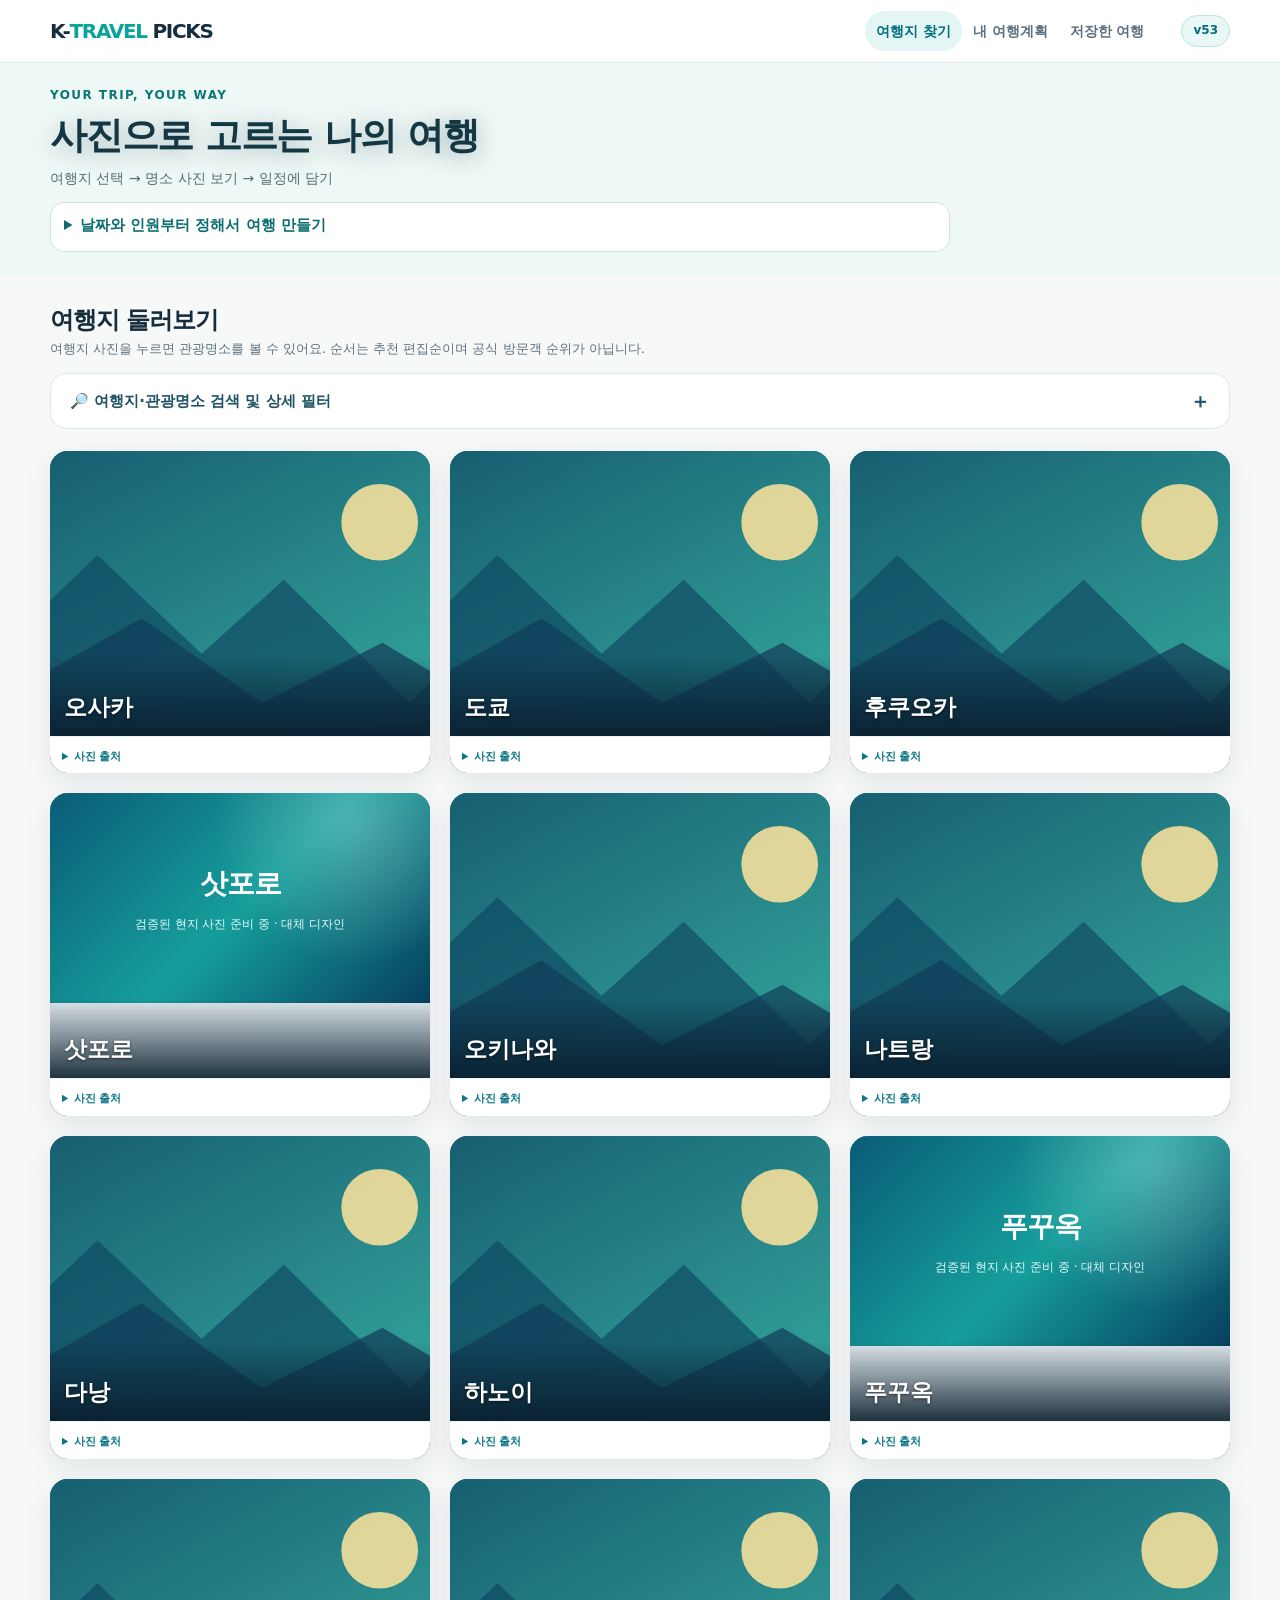
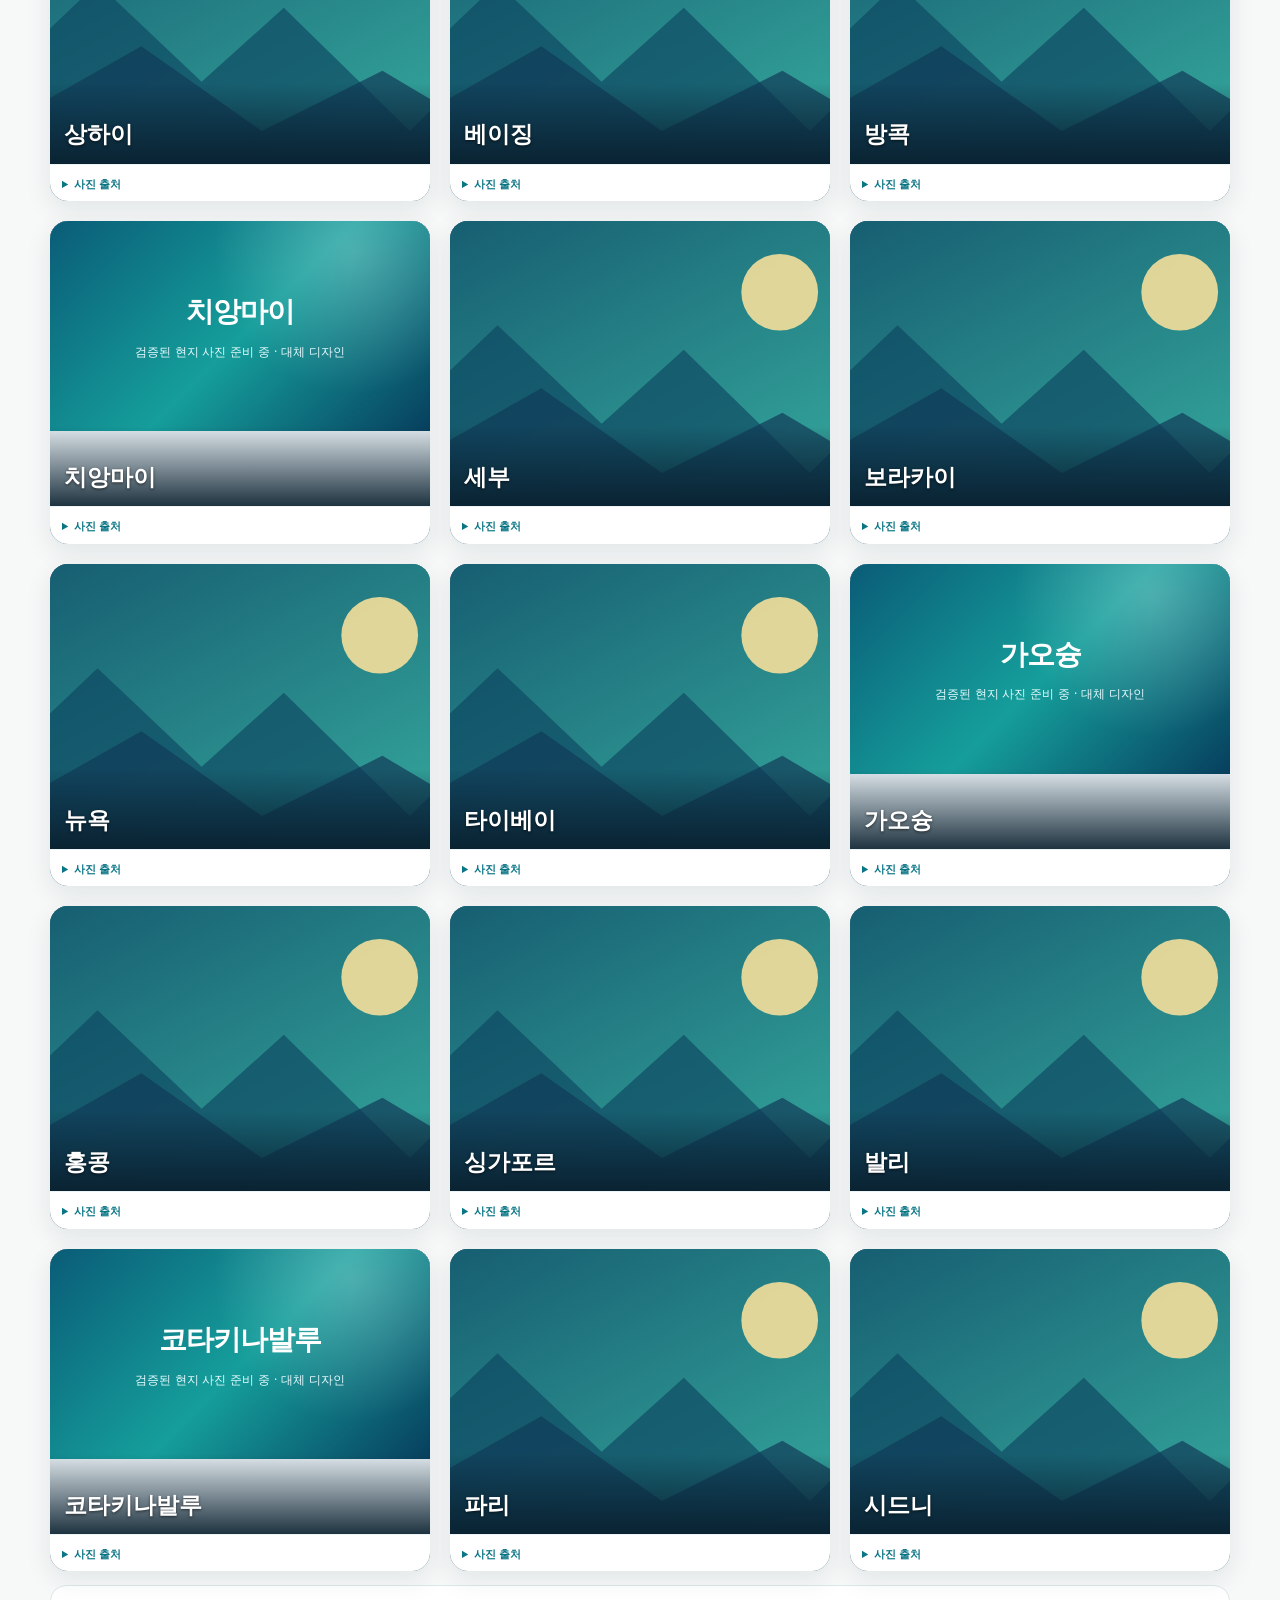
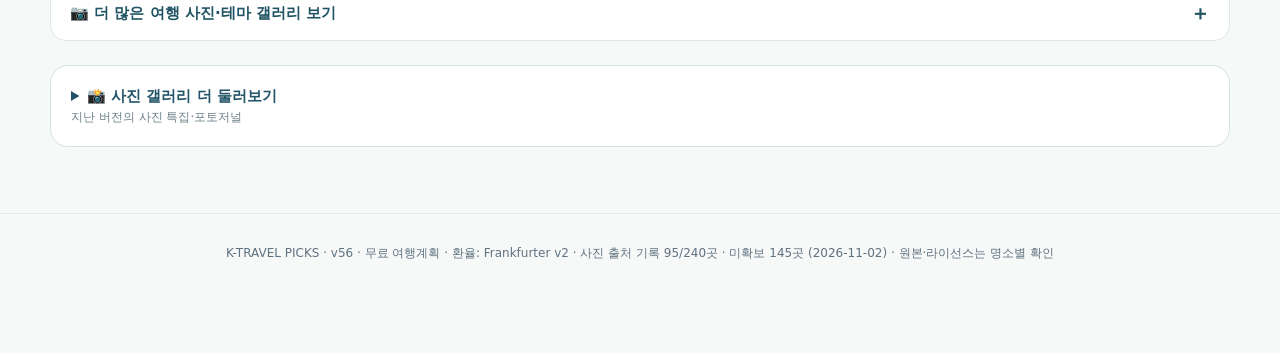
==== index.html @ e7286e47 "Add files via upload" ====
<!doctype html>
<html lang="ko">
<head>
<meta charset="utf-8"><meta name="viewport" content="width=device-width, initial-scale=1"><meta name="theme-color" content="#073e55">
<meta name="description" content="K-TRAVEL PICKS v56: 24개 여행지·240개 관광명소, 사진 중심 일정 담기, 부킹닷컴 여행지·숙박 날짜·인원 연결, 여행 경비 계산·저장.">
<title>K-TRAVEL PICKS | 사진으로 고르는 자유여행 v56</title>
<style>




:root{--ink:#152d3d;--muted:#5e7280;--blue:#0b7285;--teal:#08a39a;--line:#e1e9ed;--bg:#f5f8fa;--white:#fff;--shadow:0 12px 36px #12364d12}
*{box-sizing:border-box}html{scroll-behavior:smooth}body{margin:0;color:var(--ink);background:var(--bg);font:15px/1.6 system-ui,-apple-system,'Apple SD Gothic Neo','Noto Sans KR',sans-serif}button,input,select,textarea{font:inherit}button{cursor:pointer}a{color:inherit;text-decoration:none}img{display:block;max-width:100%}.wrap{width:min(1180px,calc(100% - 36px));margin:auto}.hidden{display:none!important}
.header{position:sticky;top:0;z-index:50;background:#ffffffed;backdrop-filter:blur(18px);border-bottom:1px solid var(--line)}.head{height:72px;display:flex;align-items:center;gap:22px}.brand{font-size:23px;font-weight:900;letter-spacing:-1.3px;white-space:nowrap}.brand b{color:var(--teal)}.nav{display:flex;gap:7px;margin-left:auto}.nav button{border:0;background:none;padding:11px 16px;color:#5c7080;border-radius:24px;font-weight:750}.nav button.active{color:#006e7c;background:#e3f6f4}.version{font-size:12px;border:1px solid #bde3e2;color:#086c78;background:#e9f8f6;border-radius:50px;padding:5px 11px;font-weight:900;margin-left:auto}.nav+.version{margin-left:0}
.hero{background:linear-gradient(115deg,#08324de8,#0b7c8bc9),linear-gradient(125deg,#0b4b66,#116f7e);color:white;padding:70px 0 76px}.eyebrow{letter-spacing:.17em;font-weight:900;font-size:12px;color:#b7f1e9}.hero h1{font-size:clamp(34px,5vw,58px);line-height:1.18;letter-spacing:-2px;margin:14px 0}.hero p{font-size:17px;color:#e2f4f5;margin:0 0 27px}.quick{display:grid;grid-template-columns:1.2fr 1fr 1fr .65fr auto;gap:12px;background:#fff;color:var(--ink);padding:17px;border-radius:22px;box-shadow:0 20px 40px #001f3535;align-items:end}.field{display:flex;flex-direction:column;gap:6px;font-size:12px;font-weight:850;color:#496574}.field input,.field select,.field textarea{border:1px solid #d5e2e8;border-radius:11px;background:#fff;color:var(--ink);padding:11px 12px;min-width:0;width:100%;min-height:46px}.field textarea{min-height:90px;resize:vertical}.field input:focus,.field select:focus,.field textarea:focus{outline:3px solid #81d6d345;border-color:#0a9d9d}.btn{border:0;background:var(--blue);color:white;padding:11px 17px;border-radius:11px;min-height:44px;font-weight:850;display:inline-flex;align-items:center;justify-content:center;gap:7px;text-align:center}.btn:hover{filter:brightness(.94)}.btn.alt{background:#e6f6f6;color:#076d7b}.btn.outline{border:1px solid #c6d8de;background:white;color:#274757}.btn.danger{background:#fff0f0;color:#a52626}.btn:focus-visible,.nav button:focus-visible,a:focus-visible{outline:3px solid #efaa36;outline-offset:2px}
.section{padding:42px 0}.section-head{display:flex;align-items:end;justify-content:space-between;gap:12px;margin-bottom:20px}.section-head h2{font-size:clamp(23px,3vw,30px);margin:0;letter-spacing:-1px}.muted{color:var(--muted)}.small{font-size:12px}.cards{display:grid;grid-template-columns:repeat(4,minmax(0,1fr));gap:17px}.city{border:1px solid var(--line);border-radius:20px;overflow:hidden;background:white;box-shadow:var(--shadow);text-align:left;padding:0;transition:transform .18s}.city:hover{transform:translateY(-4px)}.city img{width:100%;height:168px;object-fit:cover;background:linear-gradient(135deg,#1c8090,#7ccdc0)}.city .info{padding:15px}.city h3{margin:6px 0;font-size:20px}.badge{display:inline-block;background:#e4f5ef;color:#0b786b;font-size:12px;font-weight:800;padding:4px 9px;border-radius:50px}.panel{background:white;border:1px solid var(--line);border-radius:19px;box-shadow:var(--shadow);padding:22px;margin-bottom:17px}.panel h2{margin:0 0 14px;font-size:21px;letter-spacing:-.6px}.panel h3{margin:0 0 10px;font-size:17px}.layout{display:grid;grid-template-columns:minmax(0,1fr) 300px;gap:19px}.grid2{display:grid;grid-template-columns:repeat(2,minmax(0,1fr));gap:13px}.row{display:flex;align-items:center;justify-content:space-between;gap:12px;flex-wrap:wrap}.actions{display:flex;flex-wrap:wrap;gap:8px}.notice{background:#edf7f8;border:1px solid #d4ebeb;border-radius:12px;padding:12px 14px;color:#3c6471;font-size:13px}.tabs{display:flex;gap:7px;overflow-x:auto;padding:2px 0 12px}.tabs button{white-space:nowrap;border:1px solid var(--line);background:#fff;border-radius:40px;padding:9px 14px;font-weight:800;color:#587080}.tabs button.active{color:#066d7e;background:#e4f7f6;border-color:#b5e6e2}.spot-grid{display:grid;grid-template-columns:repeat(2,minmax(0,1fr));gap:14px}.spot{border:1px solid var(--line);border-radius:16px;overflow:hidden;background:#fff}.spot img{width:100%;height:155px;object-fit:cover;background:#d8e7e9}.spot-body{padding:15px}.spot h3{margin:7px 0 6px;font-size:17px}.spot p{font-size:13px;color:#516a78;margin:0 0 10px}.cover{width:100%;height:230px;object-fit:cover;border-radius:13px;margin:12px 0}.activity{padding:14px 0;border-bottom:1px solid var(--line)}.activity:last-child{border:0}.activity p{margin:6px 0;color:var(--muted);font-size:13px}.cost-row{display:grid;grid-template-columns:minmax(0,1fr) 130px;align-items:center;gap:10px;padding:9px 0;border-bottom:1px solid var(--line)}.cost-row input{width:100%;min-width:0;border:1px solid var(--line);border-radius:9px;padding:10px}.summary{position:sticky;top:91px}.summary-line{display:flex;justify-content:space-between;gap:8px;padding:9px 0;border-bottom:1px solid var(--line)}.money{font-size:31px;font-weight:900;color:#08758a;letter-spacing:-1px}.empty{text-align:center;background:#f8fbfc;border:1px dashed #cfdee4;border-radius:13px;padding:25px;color:var(--muted)}.check{display:flex;align-items:center;gap:10px;padding:7px 0}.check input{width:18px;height:18px}.footer{text-align:center;padding:30px 0 90px;font-size:12px;color:var(--muted);border-top:1px solid var(--line)}.bottom{display:none}.toast{position:fixed;bottom:26px;left:50%;transform:translateX(-50%);padding:12px 18px;background:#163c50;color:white;border-radius:12px;box-shadow:0 5px 20px #0004;z-index:100;font-size:13px;max-width:90vw}.modal-backdrop{position:fixed;inset:0;z-index:90;background:#092b3bd1;display:grid;place-items:center;padding:16px}.modal{background:white;width:min(700px,100%);max-height:92vh;overflow:auto;border-radius:20px;box-shadow:0 20px 60px #0004}.modal>img{height:245px;width:100%;object-fit:cover}.modal-content{padding:22px}.modal-content h2{font-size:26px;margin:7px 0}.detail-list{display:grid;grid-template-columns:120px 1fr;gap:9px;padding:12px 0;border-bottom:1px solid var(--line);font-size:14px}.detail-list strong{color:#244c60}.detail-list span{color:#526b78}.link{color:#0b7185;text-decoration:underline;text-underline-offset:3px}.hint{font-size:11px;color:#78909d;margin:7px 0}.progress{height:9px;background:#e5edf0;border-radius:30px;overflow:hidden}.progress span{display:block;height:100%;background:#0da89b;max-width:100%}.footer-note{font-size:12px;color:#6d8290}
@media(max-width:950px){.cards{grid-template-columns:repeat(3,minmax(0,1fr))}.layout{grid-template-columns:1fr}.summary{position:static}.quick{grid-template-columns:repeat(2,minmax(0,1fr))}.quick .btn{grid-column:1/-1}}@media(max-width:650px){.wrap{width:calc(100% - 28px)}.head{height:61px}.brand{font-size:21px}.nav{display:none}.version{margin-left:auto}.hero{padding:39px 0 45px}.hero h1{font-size:35px}.hero p{font-size:14px}.quick{padding:12px;gap:9px}.quick .field:first-child{grid-column:1/-1}.section{padding:27px 0}.cards{grid-template-columns:repeat(2,minmax(0,1fr));gap:11px}.city img{height:122px}.city .info{padding:11px}.city h3{font-size:17px}.panel{padding:15px;border-radius:15px}.spot-grid,.grid2{grid-template-columns:1fr}.spot img{height:178px}.cover{height:190px}.bottom{display:flex;position:fixed;bottom:0;left:0;right:0;background:white;border-top:1px solid var(--line);padding:7px 4px max(7px,env(safe-area-inset-bottom));justify-content:space-around;z-index:55;box-shadow:0 -7px 24px #163f4d16}.bottom button{border:0;background:none;color:#5a7180;padding:7px 9px;border-radius:11px;font-size:12px;font-weight:800}.bottom button.active{background:#e6f7f6;color:#066d7e}.footer{padding-bottom:110px}.modal>img{height:175px}.modal-content{padding:16px}.detail-list{grid-template-columns:95px 1fr}}
@media(prefers-reduced-motion:reduce){html{scroll-behavior:auto}.city{transition:none}}

/* v8: 검색/실전 가이드/일정 이동/경비 구성 */
.head>.version{margin-left:auto}
.discover-tools{display:flex;align-items:end;gap:12px;flex-wrap:wrap;margin:0 0 19px;padding:16px;background:#fff;border:1px solid var(--line);border-radius:16px}
.discover-tools .field{flex:1 1 210px}.discover-tools .field:nth-child(2){flex:0 1 200px}.discover-tools #cityCount{padding-bottom:11px}
.guide-grid{display:grid;grid-template-columns:repeat(2,minmax(0,1fr));gap:10px;margin:15px 0}
.guide-card{background:#f4faf9;border:1px solid #dceceb;border-radius:13px;padding:12px 14px;font-size:13px;color:#315a66}
.guide-card strong{display:block;color:#086d79;font-size:12px;margin-bottom:5px}
.activity-tools{display:flex;align-items:center;gap:6px;flex-wrap:wrap}
.activity-tools select{max-width:135px;min-height:39px;border:1px solid #cbdde2;border-radius:9px;background:#fff;color:var(--ink);padding:5px;font-size:12px}
#dayStats{margin:0 0 6px}.breakdown-title{margin:18px 0 9px!important;font-size:15px!important}
.breakdown-item{margin:10px 0}.breakdown-label{display:flex;justify-content:space-between;gap:8px;font-size:12px;color:#4a6976}
.breakdown-track{height:7px;background:#e9f0f2;border-radius:30px;overflow:hidden;margin-top:4px}.breakdown-fill{height:100%;border-radius:30px;background:#0a8798}
.breakdown-item:nth-child(2) .breakdown-fill{background:#19a69c}.breakdown-item:nth-child(3) .breakdown-fill{background:#6a9ec9}.breakdown-item:nth-child(4) .breakdown-fill{background:#c39b67}
@media(max-width:650px){.guide-grid{grid-template-columns:1fr}.discover-tools{padding:12px}.discover-tools .field:nth-child(2){flex:1 1 150px}.activity-tools select{max-width:115px}}

/* v10: 여행 일정 빠른 구성 / 동선 확인 / 인쇄 기능 */
.trip-tools{display:flex;flex-wrap:wrap;gap:9px;margin:12px 0 14px}
.trip-tools .btn{flex:0 1 auto}
.trip-tools-note{background:#f0faf6;border:1px solid #c9e7dd;border-radius:12px;padding:11px 14px;color:#35665b;font-size:13px;margin:0 0 14px}
.exchange-grid{display:grid;grid-template-columns:1fr 1fr;gap:12px}
.exchange-result{padding:15px;border-radius:13px;background:#eaf8f6;color:#12586a;font-size:20px;font-weight:900;margin-top:13px}
.print-only{display:none}
@media(max-width:650px){.trip-tools{display:grid;grid-template-columns:1fr 1fr}.trip-tools .btn{padding:10px 8px;font-size:12px;min-width:0}.exchange-grid{grid-template-columns:1fr}.trip-tools-note{font-size:12px}}
@media print{
 @page{size:A4;margin:14mm}
 body{background:white;color:#172b39;font-size:11px}
 body>*:not(#printSheet){display:none!important}
 #printSheet{display:block!important;position:static;width:100%;background:white}
 #printSheet h1{font-size:24px;margin:0 0 10px;color:#0b7285}
 #printSheet h2{font-size:16px;margin:20px 0 7px;border-bottom:2px solid #b4d9d8;padding-bottom:5px;break-after:avoid}
 #printSheet table{border-collapse:collapse;width:100%;margin:8px 0}
 #printSheet td,#printSheet th{border:1px solid #ccd9dc;padding:7px;vertical-align:top;text-align:left;word-break:break-word}
 #printSheet th{background:#edf5f6}
 #printSheet .print-day{break-inside:avoid}
 #printSheet .print-muted{color:#58717c}
 #printSheet .print-footer{font-size:10px;color:#69818b;margin-top:20px}
}

/* v10: 탐색-일정-저장 흐름 강화 */
@media(max-width:950px){.layout{grid-template-columns:minmax(0,1fr)}.layout>*{min-width:0}.layout .panel{min-width:0;max-width:100%}}
.spot-search-tools{display:flex;flex-wrap:wrap;align-items:end;gap:12px;margin:10px 0 17px;padding:13px;border:1px solid #d8e8eb;border-radius:14px;background:#f5fbfb}
.spot-search-tools .field{flex:1 1 170px;min-width:0}.spot-search-tools .field input,.spot-search-tools .field select{width:100%}
.spot-search-tools #spotCount{white-space:nowrap;padding-bottom:9px}
.readiness-card{background:linear-gradient(135deg,#e9f7f4,#f4f9ff);border:1px solid #c9e4e3;border-radius:15px;padding:15px;margin:18px 0}
.readiness-card h3{margin:0 0 9px;font-size:16px;color:#135a68}
.readiness-row{display:flex;justify-content:space-between;gap:12px;padding:6px 0;border-bottom:1px solid #d6e8e9;font-size:13px}
.readiness-row strong{font-variant-numeric:tabular-nums;color:#173e4a}
.readiness-card .btn{margin-top:7px;width:100%}
.activity-tools .reorder-btn{min-width:35px;padding:7px 9px;line-height:1.25}
.activity-tools .reorder-btn:disabled{opacity:.3;cursor:not-allowed}
@media(max-width:650px){.spot-search-tools{display:grid;grid-template-columns:1fr 1fr;gap:10px}.spot-search-tools #spotCount{grid-column:1/-1;padding:0}.activity-tools .reorder-btn{padding:8px 9px}}
@media(max-width:380px){.spot-search-tools{grid-template-columns:1fr}}

/* v20: 검토된 관광지 사진 / 저작권 표시 / 명시적인 사진 미확인 상태 */
.hero{background:linear-gradient(125deg,#07354e,#08717b 74%,#0d8b83);}
.photo-credit{font-size:11px;color:#516a78;line-height:1.5;margin:-4px 0 11px;overflow-wrap:anywhere}
.photo-credit a,.photo-credits a{color:#096e81;text-decoration:underline;text-underline-offset:2px}
.photo-credit a:hover,.photo-credits a:hover{color:#004e5e}
.city-photo-note{display:block;font-size:10px;color:#587583;padding-top:4px}
.spot-figure{margin:0;background:#edf5f6}
.spot-figure img{width:100%;height:155px;object-fit:cover}
.spot-figure figcaption{font-size:10px;line-height:1.45;padding:7px 12px;color:#4e6d79;min-height:29px;background:#f1f7f7;overflow-wrap:anywhere}
.spot-figure figcaption a{color:#066a7a;text-decoration:underline}
.photo-status{background:#eff8f8;border:1px solid #d3e7e8;border-radius:11px;color:#426573;font-size:12px;padding:9px 12px;margin:0 0 13px}
.photo-library{margin-top:18px;padding:14px;background:#f5fafb;border:1px solid #d7e7e9;border-radius:13px}
.photo-library summary{cursor:pointer;font-weight:800;color:#136274;font-size:13px}
.photo-credits{display:grid;gap:8px;margin-top:12px}
.photo-credits article{border:1px solid #d9e6e9;background:white;border-radius:10px;padding:10px 12px;font-size:12px;overflow-wrap:anywhere}
.photo-credits article strong{display:block;font-size:13px;color:#17475c}
.photo-credits article span{display:block;color:#536c78}
.photo-credits article a{margin-right:9px}
@media(max-width:650px){.spot-figure img{height:178px}.photo-library{padding:12px}.photo-credits article{padding:9px}}

/* v20: 사진 출처 기반 필터와 같은 장소 다중 사진 갤러리 */
.photo-filter{display:inline-flex;align-items:center;gap:8px;min-height:40px;padding:8px 12px;border:1px solid #c8e3e5;background:#fff;border-radius:11px;color:#215c6b;font-weight:750;font-size:12px;cursor:pointer}
.photo-filter input{width:17px;height:17px;accent-color:#007f82;flex:none}
.detail-gallery{margin:13px 0 10px;padding:12px;border-radius:13px;background:#f0f8fa;border:1px solid #d4e8e9}
.detail-gallery>strong{display:block;font-size:13px;color:#174c61;margin-bottom:9px}
.detail-gallery-items{display:flex;gap:9px;overflow-x:auto;scroll-snap-type:x proximity;padding:1px 1px 9px;overscroll-behavior-inline:contain}
.gallery-thumb{flex:0 0 125px;min-width:0;display:flex;flex-direction:column;gap:5px;background:#fff;border:2px solid transparent;border-radius:11px;overflow:hidden;padding:3px;cursor:pointer;scroll-snap-align:start;color:#315c6a}
.gallery-thumb[aria-pressed="true"]{border-color:#008c88;box-shadow:0 0 0 2px #bde8e4}
.gallery-thumb:focus-visible{outline:3px solid #087d84;outline-offset:2px}
.gallery-thumb img{width:100%;height:77px;object-fit:cover;border-radius:7px}
.gallery-thumb span{font-size:10px;line-height:1.3;min-height:28px;text-align:left;padding:0 3px}
@media(max-width:650px){.photo-filter{width:100%;justify-content:center}.gallery-thumb{flex-basis:116px}.detail-gallery{padding:10px}}
.photo-download{margin:12px 0 4px}.photo-filter{white-space:normal}.city-photo-note{display:block;line-height:1.5}.spot-figure img{background:#e6f0f0}
@media(max-width:650px){.spot-search-tools{gap:9px}.spot-search-tools .photo-filter{width:100%}.photo-download{width:100%}}

.photo-age{font-size:11px;color:#627d87;font-weight:700;line-height:1.5}
.photo-legend{display:flex;flex-wrap:wrap;gap:7px 14px;font-size:12px;color:#4d6874;margin:8px 0 17px;padding:10px 12px;background:#f1f8f8;border:1px solid #d8e9e8;border-radius:10px}
.photo-legend span:last-child{flex-basis:100%;color:#61757c}
@media(max-width:650px){.photo-legend{gap:6px 10px}.photo-age{font-size:10px}}

/* v20: provenance and image loading cues */
.photo-sort-note{background:#f0f9f5;border:1px solid #c9e8d7;border-radius:10px;color:#28624b;padding:10px 13px;font-size:12px;margin:10px 0 14px}
.photo-credits article span{display:block;overflow-wrap:anywhere}
.load-status{display:inline;color:#0a7464;font-weight:700}
.spot-figure img[data-photo-status="fallback"],.city img[data-photo-status="fallback"]{background:#e9f3f5}
@media(max-width:650px){.photo-sort-note{font-size:11px;padding:9px 10px}}
/* v20: clear source verification, accessible mobile provenance panel */
.photo-audit{border:1px solid #cfe3ed;background:#f1f8fc;color:#285368;padding:12px 14px;border-radius:12px;font-size:12px;line-height:1.7;margin:8px 0 14px}
.photo-audit strong{color:#0b586f}.photo-audit a{color:#056f86;text-decoration:underline}
@media(max-width:650px){.photo-audit{padding:11px 12px;font-size:11px}.photo-library .actions>.btn{width:100%}}

/* v20: small-screen navigation, schedule feasibility checks */
#tourGuide,#tripSchedule,#tripBudget,#tripChecklist{scroll-margin-top:92px}
.plan-shortcuts{display:flex;gap:9px;flex-wrap:wrap;margin:0 0 14px;padding:10px;border-radius:14px;background:#fff;border:1px solid #d5e6e8}
.plan-shortcuts a{flex:1 1 105px;text-align:center;display:inline-flex;align-items:center;justify-content:center;min-height:42px;border-radius:10px;background:#edf8f7;color:#166477;font-weight:800;font-size:13px}
.plan-shortcuts a:focus-visible,.plan-shortcuts a:hover{outline:2px solid #078e92;outline-offset:2px}
.schedule-check-tools{display:flex;align-items:center;gap:9px;flex-wrap:wrap;padding:12px 14px;margin:8px 0 12px;background:#f4f9fc;border:1px solid #d4e4ee;border-radius:12px;font-size:12px;color:#365d6c}
.schedule-check-tools label{font-weight:850}
.schedule-check-tools select{border:1px solid #bdd6df;background:#fff;border-radius:8px;padding:8px 10px;min-height:40px;color:#143e4c}
.schedule-check-tools span{flex:1 1 100%;font-size:11px;color:#627a85}
.schedule-warnings{border-radius:11px;padding:11px 13px;margin:7px 0 13px;border:1px solid #d3e8df;background:#f1faf6;color:#2d654e;font-size:12px}
.schedule-warnings.has-conflicts{border-color:#f2d0a3;background:#fff7eb;color:#875520}
.schedule-warnings strong{display:block;margin-bottom:3px}
.schedule-warnings ul{margin:7px 0 0;padding-left:19px}
.schedule-warnings li{margin:4px 0}
@media(max-width:650px){.plan-shortcuts{position:relative;gap:6px;padding:7px}.plan-shortcuts a{flex:1 1 22%;min-height:42px;font-size:12px;padding:6px 3px}.schedule-check-tools{padding:10px}.schedule-check-tools label{flex:1 1 170px}.schedule-warnings{font-size:11px}}

/* v20: photographic storytelling, touch-friendly browsing, and provenance */
.hero{position:relative;isolation:isolate;overflow:hidden;background:#0a394b;min-height:470px}
.hero::before{content:"";position:absolute;inset:0;z-index:-2;background-image:var(--hero-photo,linear-gradient(135deg,#07354e,#168b89));background-position:center 42%;background-size:cover;transition:background-image .2s}
.hero::after{content:"";position:absolute;inset:0;z-index:-1;background:linear-gradient(90deg,rgba(5,30,47,.88),rgba(5,36,48,.62) 60%,rgba(5,36,48,.35))}
.hero h1{text-shadow:0 4px 24px #001f3555}.hero-photo-credit{font-size:11px;color:#f1fcfa;margin:0 0 14px;max-width:800px;overflow-wrap:anywhere}.hero-photo-credit a{color:#fff;text-decoration:underline}
.inspire-section{margin:42px 0 4px}.inspire-gallery{display:grid;grid-template-columns:repeat(3,minmax(0,1fr));gap:14px}
.inspire-tile{border:1px solid var(--line);background:#fff;border-radius:18px;overflow:hidden;box-shadow:var(--shadow);min-width:0}.inspire-tile button{border:0;padding:0;background:#e8f0f2;display:block;width:100%;text-align:left;position:relative}.inspire-tile img{height:215px;width:100%;object-fit:cover;transition:transform .25s}.inspire-tile button:hover img{transform:scale(1.03)}.inspire-tile .tile-caption{position:absolute;bottom:0;left:0;right:0;background:linear-gradient(transparent,#092e40db);color:white;padding:35px 15px 13px;font-size:17px;font-weight:900}.inspire-tile .tile-caption small{display:block;font-size:11px;font-weight:650;color:#c9f0ed}.inspire-credit{padding:10px 13px;font-size:11px;line-height:1.5;color:#567381;overflow-wrap:anywhere}.inspire-credit a{color:#08778a;text-decoration:underline}
.city-photo-section{margin:17px 0 23px}.city-photo-section h3{margin:0 0 8px}.city-photo-gallery{display:flex;gap:12px;overflow-x:auto;scroll-snap-type:x mandatory;overscroll-behavior-inline:contain;padding:5px 2px 13px;scrollbar-width:thin}.city-photo-item{flex:0 0 205px;min-width:0;scroll-snap-align:start;background:white;border:1px solid #d8e6ea;border-radius:13px;overflow:hidden}.city-photo-item button{width:100%;padding:0;background:#edf5f7;border:0;text-align:left}.city-photo-item img{width:100%;height:130px;object-fit:cover}.city-photo-item strong{display:block;padding:9px 11px 2px;font-size:13px}.city-photo-item .mini-credit{display:block;padding:0 11px 10px;font-size:10px;color:#57717f;line-height:1.45;overflow-wrap:anywhere}.city-photo-item .mini-credit a{color:#08758a;text-decoration:underline}
.spot-photo-count{display:inline-block;float:right;font-size:11px;color:#187584;font-weight:850;background:#e9f7f5;border-radius:50px;padding:4px 8px}.spot-figure img{height:190px}.spot-body p{line-height:1.55}
.detail-stage{position:relative;background:#092e40}.detail-stage>img{display:block;width:100%;height:330px;object-fit:cover}.stage-arrow{position:absolute;top:50%;transform:translateY(-50%);width:42px;height:48px;background:#092e40bb;border:1px solid #ffffff90;border-radius:10px;color:white;font-size:32px;line-height:1;display:grid;place-items:center}.stage-prev{left:10px}.stage-next{right:10px}.stage-arrow:disabled{opacity:.25;cursor:default}.stage-counter{position:absolute;right:12px;bottom:10px;background:#0a3447bb;color:#fff;padding:4px 9px;border-radius:30px;font-size:12px;font-weight:800}.gallery-thumb{flex-basis:145px}.gallery-thumb img{height:88px;object-fit:cover}
.city .info{min-height:157px}
@media(max-width:950px){.inspire-gallery{grid-template-columns:repeat(2,minmax(0,1fr))}}
@media(max-width:650px){.hero{min-height:400px;padding:37px 0 45px}.hero h1{font-size:clamp(29px,7.6vw,38px)}.hero::after{background:linear-gradient(90deg,#05293fdf,#05293fa3)}.inspire-section{margin-top:29px}.inspire-gallery{grid-template-columns:repeat(2,minmax(0,1fr));gap:10px}.inspire-tile img{height:148px}.inspire-tile .tile-caption{font-size:14px;padding:27px 10px 10px}.inspire-credit{padding:8px 9px;font-size:10px}.city-photo-item{flex-basis:72vw;max-width:270px}.city-photo-item img{height:166px}.detail-stage>img{height:245px}.stage-arrow{width:34px;height:40px;font-size:25px}.spot-figure img{height:198px}.city .info{min-height:160px}}
@media(max-width:380px){.inspire-gallery{grid-template-columns:1fr}.inspire-tile img{height:210px}}


.editorial-tip{padding:14px 16px;border:1px solid #cbe4df;border-radius:14px;background:#f0faf6;margin:13px 0 16px}.editorial-tip strong{font-size:13px;color:#075e68}.editorial-tip p{font-size:13px;line-height:1.65;color:#385d67;margin:4px 0 11px}.editorial-tip p:last-child{margin-bottom:0}

/* v20: richer multi-photo city stories, accessible fullscreen photography */
.city-photo-gallery{gap:14px;padding-bottom:18px;scroll-padding-inline:4px}
.city-photo-item{flex-basis:235px;box-shadow:0 5px 22px #06334d12}
.city-photo-item img{height:160px;transition:transform .22s}
.city-photo-item button:hover img{transform:scale(1.025)}
.city-photo-item .city-frame-caption{display:block;padding:0 11px 7px;font-size:11px;color:#486877}
.city-photo-section .gallery-hint{font-size:12px;color:#486877;margin:2px 0 12px}
.detail-zoom{position:absolute;bottom:12px;left:12px;z-index:4;background:#072c3ddb;color:white;border:1px solid #ffffff88;border-radius:10px;padding:8px 12px;font-weight:800;backdrop-filter:blur(10px)}
.detail-zoom:focus-visible{outline:3px solid #fff;outline-offset:2px}
.photo-viewer{position:fixed;inset:0;z-index:130;background:#051b28f7;display:flex;flex-direction:column;align-items:center;justify-content:center;padding:15px;color:#fff}
.photo-viewer.hidden{display:none!important}
.photo-viewer-head{display:flex;align-items:center;justify-content:space-between;width:min(1080px,100%);gap:12px;margin-bottom:10px}
.photo-viewer-head h2{font-size:17px;margin:0;overflow:hidden;text-overflow:ellipsis;white-space:nowrap}
.photo-viewer-head button{background:#ffffff24;border:1px solid #ffffff75;color:white;border-radius:10px;padding:10px 14px;min-height:44px;font-weight:800}
.photo-viewer-stage{position:relative;width:min(1080px,100%);height:min(65vh,680px);display:flex;align-items:center;justify-content:center}
.photo-viewer-stage img{width:100%;height:100%;object-fit:contain;background:#143142;border-radius:10px}
.photo-viewer-stage .viewer-arrow{position:absolute;top:50%;transform:translateY(-50%);border:1px solid #ffffff7a;background:#092a39c9;color:white;font-size:31px;border-radius:50%;width:46px;height:46px;display:grid;place-items:center}
.photo-viewer-stage .viewer-arrow:disabled{opacity:.25}
#viewerPrev{left:10px}#viewerNext{right:10px}
.photo-viewer-credit{width:min(1080px,100%);font-size:12px;line-height:1.7;padding:10px 3px;color:#deedf2;overflow-wrap:anywhere}
.photo-viewer-credit a{color:#fff;text-decoration:underline}
.photo-viewer-count{font-size:12px;color:#b9d6df}
@media(max-width:650px){.city-photo-item{flex-basis:75vw;max-width:310px}.city-photo-item img{height:195px}.photo-viewer{padding:10px}.photo-viewer-stage{height:62vh}.photo-viewer-stage .viewer-arrow{width:42px;height:42px;font-size:27px}}
@media(prefers-reduced-motion:reduce){.city-photo-item img{transition:none}}

/* v22 · editorial photo journal and practical route */
.story-eyebrow{display:block;font-size:11px;letter-spacing:.17em;font-weight:950;color:#088b83;margin-bottom:4px}
.photo-story-section{margin:45px 0 6px;padding:27px 24px;background:linear-gradient(150deg,#eef8f6,#f8fcff 72%);border:1px solid #d7e9e9;border-radius:24px}
.photo-story-controls{display:flex;flex-wrap:wrap;gap:7px;margin:15px 0 7px}
.photo-story-controls button{border:1px solid #cce4e4;background:white;border-radius:30px;padding:9px 15px;font-size:13px;font-weight:850;color:#315967;min-height:42px}
.photo-story-controls button[aria-pressed="true"]{background:#0b7482;color:white;border-color:#0b7482}
.story-count{font-size:12px;color:#526f7b;margin:8px 0 13px}
.photo-story-grid{display:grid;grid-template-columns:repeat(3,minmax(0,1fr));gap:13px}
.photo-story-card{min-width:0;overflow:hidden;border:1px solid #dce9e8;border-radius:17px;background:#fff;box-shadow:0 9px 22px #07384b12}
.photo-story-card .story-open{display:block;border:0;padding:0;width:100%;background:#e7f2f3;position:relative;text-align:left}
.photo-story-card img{width:100%;height:205px;object-fit:cover;transition:transform .25s}
.photo-story-card .story-open:hover img{transform:scale(1.035)}
.photo-story-card .story-overlay{position:absolute;inset:auto 0 0;background:linear-gradient(transparent,#062d40e9);color:white;padding:45px 15px 12px;font-size:18px;font-weight:900}
.photo-story-card .story-overlay small{display:block;font-size:12px;font-weight:700;color:#c7f5f0}
.photo-story-card .story-caption{padding:12px 14px;font-size:12px;color:#436370;line-height:1.6}
.photo-story-card .story-caption p{margin:0 0 7px}
.photo-story-card .story-caption .photo-credit{font-size:10px;line-height:1.6;overflow-wrap:anywhere}
.photo-story-card .story-caption a{color:#066e85;text-decoration:underline}
.photo-story-card:first-child{grid-column:span 2}
.photo-story-card:first-child img{height:270px}
.route-panel{background:#f3faf7;border:1px solid #cde8dc;padding:17px 18px;border-radius:16px;margin:16px 0}
.route-panel h3{margin:0;font-size:18px}
.route-stops{display:flex;flex-wrap:wrap;align-items:center;gap:7px}
.route-stop{display:inline-flex;align-items:center;gap:7px;background:#fff;border:1px solid #c8e1d9;border-radius:11px;padding:8px 11px;font-size:13px;font-weight:850;color:#21665d}
.route-stop b{display:grid;place-items:center;width:23px;height:23px;background:#daf4ec;border-radius:50%;font-size:12px}
.route-arrow{color:#5b9892;font-size:19px}
.photo-story-card button:focus-visible,.photo-story-controls button:focus-visible,.route-panel a:focus-visible{outline:3px solid #f4a538;outline-offset:2px}
@media(max-width:750px){.photo-story-section{padding:20px 14px;margin:29px 0 5px}.photo-story-grid{display:flex;gap:11px;overflow-x:auto;scroll-snap-type:x mandatory;scroll-padding:3px;padding:3px 2px 14px}.photo-story-card,.photo-story-card:first-child{grid-column:auto;flex:0 0 min(79vw,340px);scroll-snap-align:start}.photo-story-card img,.photo-story-card:first-child img{height:215px}.photo-story-controls{overflow-x:auto;flex-wrap:nowrap;white-space:nowrap;padding-bottom:4px}.photo-story-controls button{flex:0 0 auto}.route-panel{padding:13px}.route-stop{font-size:12px}.route-panel .actions>*{flex:1 1 100%}}

/* v22 photo-first refinements */
.photo-story-section{background:linear-gradient(135deg,#e8f7f3 0%,#f5fbff 60%,#fff9f1 100%);border-radius:26px}
.photo-story-card{box-shadow:0 15px 32px #07384b16;transition:transform .2s,box-shadow .2s}
.photo-story-card:hover{transform:translateY(-3px);box-shadow:0 18px 42px #07384b25}
.photo-story-card:first-child img{height:315px}
.photo-story-card .story-overlay{padding:54px 17px 16px;font-size:19px}
.story-quick-row{display:flex;align-items:center;justify-content:space-between;gap:9px;margin-top:12px;flex-wrap:wrap}
.story-quick-row>span{font-size:11px;color:#66818a}
.story-quick-add{border:0;border-radius:9px;background:#087989;color:#fff;font-weight:850;font-size:12px;padding:9px 12px;min-height:39px}
.story-quick-add:hover{background:#055e6e}
.city-mood-controls{display:flex;gap:7px;overflow-x:auto;padding:5px 0 13px;scrollbar-width:thin}
.city-mood-controls button{white-space:nowrap;border:1px solid #cbdfe3;background:#fff;border-radius:30px;color:#315e68;font-size:12px;font-weight:850;padding:8px 13px;min-height:40px}
.city-mood-controls button[aria-pressed="true"]{background:#0a7485;color:#fff;border-color:#0a7485}
.city-mood-controls button:disabled{opacity:.4;cursor:not-allowed}
.city-mood-controls button:focus-visible,.story-quick-add:focus-visible{outline:3px solid #f4a538;outline-offset:2px}
@media(max-width:750px){.photo-story-card:first-child img{height:230px}.photo-story-card{transform:none!important}.photo-story-section{margin-top:26px}.story-quick-row{align-items:flex-start}.city-mood-controls{margin-left:-2px;margin-right:-2px}}

.hero-photo-controls{display:flex;align-items:center;gap:10px;margin:-6px 0 20px;font-size:12px;font-weight:800;color:#e1f8f4}
.hero-photo-controls button{border:1px solid #ffffff8a;border-radius:50%;background:#052f43a6;color:#fff;width:37px;height:37px;font-size:25px;line-height:1}
.hero-photo-controls button:focus-visible{outline:3px solid #f4a538;outline-offset:2px}
@media(max-width:650px){.hero-photo-controls{gap:7px;flex-wrap:wrap}.hero-photo-controls>span:last-child{flex:1 1 100%}}

/* v25: attractive photographic previews and clear license access */
.cover{height:clamp(240px,31vw,355px);object-position:center 46%}
.spot-mini-gallery{display:grid;grid-template-columns:repeat(2,minmax(0,1fr));gap:6px;padding:7px 9px 1px;background:#f8fbfb}
.spot-mini-gallery:has(.spot-mini-button:only-child){grid-template-columns:1fr}
.spot-mini-button{border:1px solid #dce8ec;border-radius:9px;background:#fff;padding:0;overflow:hidden;position:relative;text-align:left;min-height:74px}
.spot-mini-button img{width:100%;height:85px;object-fit:cover;transition:transform .2s}
.spot-mini-button:hover img{transform:scale(1.04)}
.spot-mini-button span{position:absolute;bottom:5px;left:5px;color:white;background:#092e41c9;border-radius:6px;padding:2px 7px;font-size:11px;font-weight:800}
.spot-mini-button:focus-visible{outline:3px solid #edb13e;outline-offset:2px}
.photo-credit a,.mini-credit a,.inspire-credit a,.story-caption a{color:#08758a;text-decoration:underline;text-underline-offset:2px}
@media(max-width:650px){.cover{height:240px}.spot-mini-button img{height:93px}.spot-mini-gallery{gap:8px}}

/* v25: clearer photo filters, mobile-first cards and accessible focus targets */
.story-advanced-controls{display:flex;align-items:end;flex-wrap:wrap;gap:12px;margin:14px 0 16px}
.story-advanced-controls .field{min-width:175px;max-width:260px}
.story-verified-toggle{display:flex;align-items:center;gap:9px;min-height:44px;padding:9px 14px;border-radius:12px;border:1px solid #cce0e4;background:#f4fbfa;color:#174858;font-weight:750;cursor:pointer}
.story-verified-toggle input{width:19px;height:19px;accent-color:#087f88}
.story-no-results{grid-column:1/-1;border:1px dashed #adc9d0;border-radius:18px;padding:35px 20px;background:white;text-align:center;color:#496574}
.city-photo-item button:focus-visible,.story-open:focus-visible,.story-quick-add:focus-visible{outline:3px solid #f5b640;outline-offset:3px}
@media(max-width:650px){.story-advanced-controls{display:grid;grid-template-columns:1fr;gap:9px}.story-advanced-controls .field{max-width:none}.story-verified-toggle{width:100%}.photo-story-grid{grid-template-columns:repeat(1,minmax(0,1fr))}.photo-story-card img{aspect-ratio:1.55;object-fit:cover}.city-photo-item{scroll-snap-align:start}}
@media(prefers-reduced-motion:reduce){*,*::before,*::after{scroll-behavior:auto!important;transition-duration:.01ms!important;animation-duration:.01ms!important}}


/* v26: photo-first city search and one-click map */
.city-photo-search-tools{display:flex;align-items:end;gap:14px;flex-wrap:wrap;margin:0 0 12px}
.city-photo-search-tools .field{flex:1 1 240px;max-width:390px;font-weight:750;font-size:13px}
.city-photo-search-tools input[type=search]{width:100%;border:1px solid #c6d9df;border-radius:12px;padding:11px 13px;min-height:44px;background:#fff}
.city-photo-all{display:flex;align-items:center;gap:8px;min-height:44px;font-weight:750;font-size:13px;color:#315e68;cursor:pointer}
.city-photo-all input{width:19px;height:19px;accent-color:#087e87}
.city-photo-map{display:block;margin:0 11px 11px;padding:7px 9px;background:#eaf6f6;border-radius:8px;color:#08738a;text-align:center;font-size:12px;font-weight:800}
.story-quick-map{padding:7px 9px;border-radius:9px;background:#eef8f8;color:#116578;border:1px solid #c6e3e3;font-size:12px;font-weight:800;text-decoration:none;white-space:nowrap}
.city-photo-map:focus-visible,.story-quick-map:focus-visible,.city-photo-search-tools input:focus-visible{outline:3px solid #e9ac34;outline-offset:2px}
@media(max-width:650px){.city-photo-search-tools{display:grid;grid-template-columns:1fr;gap:5px}.city-photo-search-tools .field{max-width:none}.city-photo-all{min-height:36px}.story-quick-map{flex:1 1 80px;text-align:center}}

/* v28: photographic provenance overview and fast capture-year filtering */
.trust-summary{display:flex;flex-wrap:wrap;gap:8px 10px;padding:13px 14px;margin:8px 0 15px;background:#f0faf8;border:1px solid #cae6e1;border-radius:15px}
.trust-summary span{font-size:12px;line-height:1.45;color:#31596a;background:#fff;border:1px solid #d6e7e7;border-radius:10px;padding:8px 10px}
.trust-summary strong{color:#075f70;font-size:15px}
.story-location-note{font-size:12px;color:#395a67;background:#f2f7f8;padding:8px 10px;border-radius:9px;margin:7px 0 9px!important;line-height:1.5}
.story-advanced-controls select{min-height:46px}
@media(max-width:650px){.trust-summary{display:grid;grid-template-columns:repeat(2,minmax(0,1fr));gap:7px}.trust-summary span{font-size:11px}.trust-summary strong{display:block;font-size:16px}}


/* v28: cinematic destination previews, image-first mobile snap scrolling */
.city img{height:202px;object-position:center 48%}
.photo-duo-section{margin-top:45px;padding:25px 0 6px;border-top:1px solid var(--line)}
.photo-duo-gallery{display:grid;grid-template-columns:repeat(3,minmax(0,1fr));gap:17px}
.photo-duo-card{background:#fff;border:1px solid var(--line);border-radius:20px;overflow:hidden;box-shadow:var(--shadow);min-width:0}
.photo-duo-card>button{display:block;width:100%;padding:0;border:0;position:relative;background:#16475d;color:#fff;text-align:left}
.photo-duo-card img{height:255px;width:100%;object-fit:cover;transition:transform .35s}
.photo-duo-card>button:hover img{transform:scale(1.045)}
.photo-duo-overlay{position:absolute;inset:auto 0 0;padding:38px 17px 15px;background:linear-gradient(transparent,#082e3dcf);color:#fff;font-size:17px;font-weight:900}
.photo-duo-overlay small{display:block;font-size:12px;font-weight:600;color:#e2f5f3}
.photo-duo-info{padding:13px 15px 16px}
.photo-duo-info .photo-credit{font-size:11px;line-height:1.7}
.photo-duo-actions{display:flex;gap:7px;margin-top:10px}
.photo-duo-actions a,.photo-duo-actions button{flex:1;text-align:center;border-radius:9px;background:#e9f6f5;color:#056e7d;border:0;font-weight:800;padding:9px 5px;font-size:12px;min-height:38px}
@media(max-width:700px){.photo-duo-gallery{display:flex;overflow-x:auto;scroll-snap-type:x mandatory;gap:13px;padding:0 3px 14px;scrollbar-width:thin;overscroll-behavior-x:contain}.photo-duo-card{flex:0 0 min(83vw,310px);scroll-snap-align:center}.photo-duo-card img{height:275px}.city img{height:205px}}
@media(prefers-reduced-motion:reduce){.photo-duo-card img{transition:none}}

/* v29: cross-city travel-photo inspiration. */
.photo-duo-tip{font-size:13px;line-height:1.65;color:#355769;margin:0 0 9px;min-height:42px;font-weight:700}
.photo-duo-section .photo-duo-gallery{grid-template-columns:repeat(3,minmax(0,1fr));gap:18px}
.photo-duo-section .photo-duo-card img{aspect-ratio:4/3;height:auto;min-height:210px;object-fit:cover}
.photo-duo-section .photo-duo-card:focus-within{outline:3px solid #11a6a1;outline-offset:3px}
@media(max-width:800px){.photo-duo-section .photo-duo-gallery{display:flex;overflow-x:auto;scroll-snap-type:x mandatory;gap:13px;padding:4px 3px 16px;scrollbar-width:thin}.photo-duo-section .photo-duo-card{flex:0 0 min(82vw,315px);scroll-snap-align:center}.photo-duo-section .photo-duo-card img{height:250px;min-height:0}}

/* v30: visual editorial card, accessible captions, and comfortable touch targets */
.photo-duo-section{margin-top:20px;padding:25px 20px 20px;border-radius:26px;background:linear-gradient(145deg,#f0faf7,#f7f9fd);border:1px solid #dcece8}
.photo-duo-gallery{grid-template-columns:repeat(3,minmax(0,1fr));gap:18px}
.photo-duo-card{box-shadow:0 10px 30px #15364d13;border:1px solid #e5eded;border-radius:20px;overflow:hidden}
.photo-duo-card img{height:265px;object-fit:cover;transition:transform .35s ease}
.photo-duo-card button:hover img{transform:scale(1.025)}
.photo-duo-tip{font-weight:650;line-height:1.55}
.photo-duo-card .photo-credit{font-size:12px;line-height:1.5}
.photo-duo-card .photo-duo-actions a,.photo-duo-card .photo-duo-actions button{min-height:44px}
@media(max-width:800px){.photo-duo-section{padding:20px 12px}.photo-duo-section .photo-duo-gallery{display:flex;overflow-x:auto;scroll-snap-type:x mandatory;overscroll-behavior-inline:contain;scroll-padding-inline:10px;gap:12px;padding:5px 2px 16px}.photo-duo-section .photo-duo-card{flex:0 0 min(84vw,320px);scroll-snap-align:start}.photo-duo-section .photo-duo-card img{height:240px}}
@media(prefers-reduced-motion:reduce){.photo-duo-card img{transition:none}.photo-duo-card button:hover img{transform:none}}

/* v31: mobile-first official arrival checklist */
#entryGuide{scroll-margin-top:94px}.entry-guide{background:linear-gradient(165deg,#f5fbff,#fff 34%);border:1px solid #d1e7eb}
.entry-head{align-items:center}.entry-kicker{font-size:10px;letter-spacing:.14em;color:#127b88;font-weight:900}.entry-guide h2{margin:4px 0 6px}.entry-guide h3{font-size:16px;margin:0}
.entry-date-row{display:flex;align-items:center;gap:15px;flex-wrap:wrap;margin:14px 0}.entry-date-row .field{min-width:200px;max-width:270px}.entry-date-row input{min-height:44px}.entry-date-hint{font-size:12px;color:#5a7581;flex:1 1 210px}
.entry-banner{padding:15px 16px;background:#eaf7f4;border:1px solid #c5e6df;border-radius:14px;line-height:1.7;color:#24505a}.entry-banner strong{color:#006f73}.entry-banner p{margin:5px 0 0;font-size:13px}
.entry-window{margin:13px 0;background:#fff8e9;border:1px solid #f4dcac;border-radius:12px;padding:11px 14px;font-size:13px;color:#695023;line-height:1.7}.entry-window-item+ .entry-window-item{border-top:1px solid #e9d8b8;padding-top:7px;margin-top:7px}.entry-window em{font-style:normal;color:#985420;font-size:11px}
.entry-actions{display:grid;grid-template-columns:repeat(auto-fit,minmax(210px,1fr));gap:11px}.entry-action{min-width:0;background:#fff;border:1px solid #d8e7eb;border-radius:15px;padding:15px;box-shadow:0 4px 15px #143b4b08}.entry-action-top{display:flex;align-items:flex-start;gap:8px;justify-content:space-between;flex-wrap:wrap}.entry-action-top strong{color:#153f50;font-size:14px}.entry-pill{font-size:10px;color:#086b72;background:#e7f7f4;padding:5px 8px;border-radius:50px;font-weight:800}.entry-action p{font-size:12px;line-height:1.65;color:#4c6874;margin:10px 0}.entry-action>a{display:inline-flex;min-height:41px;align-items:center;justify-content:center;border-radius:10px;background:#0a707d;color:#fff;padding:9px 12px;font-size:12px;font-weight:850;text-decoration:none}.entry-action>a:hover,.entry-action>a:focus-visible{background:#064f5d}
.entry-subhead{display:flex;justify-content:space-between;align-items:center;gap:10px;margin:22px 0 10px}.entry-subhead span{font-size:12px;color:#12717d;font-weight:850}.entry-checks{display:grid;grid-template-columns:repeat(2,minmax(0,1fr));gap:9px}.entry-check{display:flex;gap:10px;align-items:center;border:1px solid #d7e8e9;background:#fff;border-radius:10px;padding:11px;min-height:48px;font-size:12px;cursor:pointer;line-height:1.5}.entry-check input{flex:none;width:18px;height:18px;accent-color:#087e83}.entry-timeline{display:grid;grid-template-columns:repeat(3,minmax(0,1fr));gap:9px;margin-top:17px}.entry-timeline>div{border-radius:11px;background:#f1f7fa;padding:11px;border:1px solid #dce9ee}.entry-timeline b{font-size:12px;color:#1e5265}.entry-timeline small{display:block;font-size:10px;color:#647d89}.entry-timeline p{font-size:11px;line-height:1.55;color:#55707d;margin:6px 0 0}.entry-safety{margin:15px 0 10px;padding:12px;background:#f4f8fc;border-left:3px solid #34869c;font-size:11px;line-height:1.7;color:#486575}.entry-source{font-size:11px;color:#57717c;line-height:1.9;overflow-wrap:anywhere}.entry-source a{color:#086b82;text-decoration:underline;text-underline-offset:2px}
@media(max-width:650px){.entry-guide{padding:15px 12px}.entry-date-row .field{width:100%;max-width:none}.entry-actions{grid-template-columns:1fr}.entry-checks{grid-template-columns:1fr}.entry-timeline{grid-template-columns:1fr}.entry-timeline small{display:inline;margin-left:5px}.entry-action{padding:13px}.entry-head h2{font-size:20px}.entry-guide .row{gap:8px}}

/* v32 · visual mini-routes and 60-spot instant search */
.photo-walk-section{margin:22px 0 25px;padding:22px;border:1px solid #d5e7e5;border-radius:24px;background:linear-gradient(135deg,#f3fbf8,#fff 58%);box-shadow:0 12px 32px #073b4920}
.photo-walk-head{align-items:flex-end;gap:15px;margin-bottom:15px}.photo-walk-head h3{margin:5px 0 0;font-size:clamp(21px,3vw,29px);line-height:1.25;letter-spacing:-.6px}.photo-walk-head p{margin:8px 0 0;font-size:15px}.photo-walk-when{display:inline-block;white-space:nowrap;font-size:12px;font-weight:850;color:#056d70;background:#ddf5ef;padding:7px 12px;border-radius:99px}
.photo-walk-cards{display:grid;grid-template-columns:repeat(3,minmax(0,1fr));gap:14px}.photo-walk-card{min-width:0;overflow:hidden;background:#fff;border-radius:17px;box-shadow:0 6px 22px #073b4917;border:1px solid #e2eaea}.photo-walk-open{width:100%;padding:0;border:0;position:relative;display:block;text-align:left;overflow:hidden;background:#15546a}.photo-walk-open img{width:100%;height:230px;object-fit:cover;transition:transform .24s ease}.photo-walk-open:hover img{transform:scale(1.035)}.photo-walk-number{position:absolute;top:12px;left:12px;background:#fffdf4ed;color:#12354c;font-weight:900;padding:4px 10px;border-radius:99px}.photo-walk-overlay{position:absolute;bottom:0;left:0;right:0;padding:32px 13px 12px;color:white;font-size:18px;font-weight:900;background:linear-gradient(transparent,#062535eb)}.photo-walk-overlay small{display:block;font-size:12px;font-weight:600;color:#d2f8f5}.photo-walk-copy{padding:10px 12px 13px}.photo-walk-copy p{margin:0 0 7px;font-weight:800;font-size:12px}.photo-walk-credit{font-size:11px;line-height:1.5;color:#526977;overflow-wrap:anywhere}.photo-walk-credit a{text-decoration:underline;text-underline-offset:2px}.photo-walk-section>.actions{margin-top:15px;display:flex;gap:10px;flex-wrap:wrap}
.global-spot-search{margin:0 0 22px;padding:18px;border:1px solid #dce8e9;background:#fff;border-radius:19px;box-shadow:0 7px 24px #11334a12}.global-spot-search .field strong{font-size:17px;color:#173c4d}.global-spot-search input{font-size:16px;min-height:50px}.global-spot-results{display:grid;grid-template-columns:repeat(2,minmax(0,1fr));gap:9px;margin-top:14px}.global-hit{min-width:0;display:flex;gap:10px;align-items:center;text-align:left;background:#f7fbfc;border:1px solid #e0ecf0;border-radius:12px;padding:7px;color:var(--ink)}.global-hit:hover,.global-hit:focus-visible{background:#eaf8f5;border-color:#75bbb5}.global-hit img{width:78px;height:64px;object-fit:cover;flex-shrink:0;border-radius:8px}.global-hit span{min-width:0}.global-hit b{display:block;font-size:14px}.global-hit small{display:block;font-size:12px;color:#627886;line-height:1.45}.global-hit-arrow{margin-left:auto;color:#0b7285;font-weight:900}.global-spot-search>.hint{margin:10px 0 0}
@media(max-width:760px){.photo-walk-section{padding:16px;margin:18px -3px 23px}.photo-walk-head{display:block}.photo-walk-when{margin-top:10px}.photo-walk-cards{display:flex;overflow-x:auto;scroll-snap-type:x mandatory;gap:11px;padding-bottom:10px;overscroll-behavior-x:contain}.photo-walk-card{flex:0 0 min(79vw,310px);scroll-snap-align:start}.photo-walk-open img{height:230px}.global-spot-results{grid-template-columns:1fr}.global-spot-search{padding:14px}.global-hit img{width:68px;height:60px}}
@media(prefers-reduced-motion:reduce){.photo-walk-open img{transition:none}.photo-walk-open:hover img{transform:none}}


/* v33: editorial collage + photo journal, responsive and accessible. */
.city-mosaic-card{display:flex;flex-direction:column;overflow:hidden;transition:transform .18s}.city-mosaic-card:hover{transform:translateY(-3px)}
.city-mosaic-card .city-open{width:100%;padding:0;border:0;background:#fff;text-align:left;color:inherit;display:block;flex:1}
.city-mosaic-card .city-open:focus-visible{outline:3px solid #f2a43a;outline-offset:-4px}
.city-mosaic{height:216px;display:grid;grid-template-columns:1.65fr 1fr;grid-template-rows:1fr 1fr;gap:3px;background:#e1e9ee;overflow:hidden}
.city-mosaic-item{display:block;position:relative;overflow:hidden;min-width:0;min-height:0}
.city-mosaic-item:first-child{grid-row:1 / 3}
.city-mosaic-item img{width:100%;height:100%;object-fit:cover;transition:transform .35s ease}
.city-mosaic-card:hover .city-mosaic-item img{transform:scale(1.035)}
.city-mosaic-item span{position:absolute;left:7px;bottom:7px;right:7px;color:#fff;font-size:11px;font-weight:800;text-shadow:0 1px 5px #000b;white-space:nowrap;overflow:hidden;text-overflow:ellipsis}
.city-mosaic-item:not(:first-child) span{font-size:10px}
.city-mosaic-card .info{padding:16px 16px 7px}.city-mosaic-card .info h3{display:flex;align-items:center;justify-content:space-between}
.city-teaser{color:#435d6c;font-size:12px;line-height:1.6;min-height:56px;margin:10px 0}
.city-mosaic-footer{padding:7px 16px 14px;border-top:1px solid #eef3f5;background:#fcfefe;font-size:11px;color:#57707b}
.city-mosaic-sources summary{cursor:pointer;color:#0a7585;font-weight:850;margin-top:5px}
.city-mosaic-sources>div{padding:6px 0;border-bottom:1px solid #edf2f4;overflow-wrap:anywhere}
.city-mosaic-sources a{text-decoration:underline;text-underline-offset:2px;color:#066d7a}
.v33-moments-section{margin:42px 0;padding:28px 0;border-top:1px solid #d9e6e9}
.v33-moments-section .section-head{align-items:center}.v33-moments-section .section-head p{max-width:840px;margin:7px 0 0}
.v33-moment-count{border-radius:30px;background:#e6f5f1;color:#067d75;padding:8px 14px;font-size:12px;font-weight:800;white-space:nowrap}
.v33-moments-grid{display:grid;grid-template-columns:repeat(2,minmax(0,1fr));gap:18px}
.v33-moment-card{background:#fff;border:1px solid #dce8eb;border-radius:20px;overflow:hidden;box-shadow:0 12px 32px #17374b10;min-width:0}
.v33-moment-card:first-child{grid-column:1/-1;display:grid;grid-template-columns:1.3fr 1fr}
.v33-moment-open{display:block;width:100%;height:300px;padding:0;border:0;position:relative;background:#d6e9ed;overflow:hidden;text-align:left}
.v33-moment-card:first-child .v33-moment-open{height:100%;min-height:350px}
.v33-moment-open img{width:100%;height:100%;object-fit:cover;transition:transform .3s ease}
.v33-moment-open:hover img{transform:scale(1.03)}
.v33-moment-label{position:absolute;bottom:0;left:0;right:0;background:linear-gradient(0deg,#001f2ce6,#001f2c00);padding:36px 17px 15px;color:white;font-size:17px;font-weight:900}
.v33-moment-label b{display:block;font-size:12px;color:#c7f6f1}
.v33-moment-body{padding:18px}.v33-moment-body h3{font-size:20px;line-height:1.3;margin:0 0 9px}.v33-moment-body>p{margin:8px 0;font-size:14px}
.v33-moment-tip{padding:12px;background:#f0f8f7;border-radius:12px;color:#265763}
.v33-moment-source{font-size:11px;color:#536c77;line-height:1.8;overflow-wrap:anywhere;margin:12px 0}
.v33-moment-source a{color:#087889;text-decoration:underline;text-underline-offset:2px}
.v33-moment-actions{display:flex;gap:8px;flex-wrap:wrap}.v33-moment-actions .btn{font-size:13px}
@media(max-width:880px){.v33-moment-card:first-child{grid-template-columns:1fr}.v33-moment-card:first-child .v33-moment-open{height:310px;min-height:0}.city-mosaic{height:196px}}
@media(max-width:680px){.v33-moments-section{margin:24px 0;padding:18px 0}.v33-moments-section .section-head{align-items:flex-start;flex-direction:column}.v33-moments-grid{display:flex;overflow-x:auto;scroll-snap-type:x mandatory;gap:12px;padding:4px 4px 18px;margin:0 -4px}.v33-moment-card,.v33-moment-card:first-child{flex:0 0 min(88vw,355px);display:block;scroll-snap-align:start}.v33-moment-open,.v33-moment-card:first-child .v33-moment-open{height:250px;min-height:0}.v33-moment-body h3{font-size:18px}.city-mosaic{height:225px}.city-teaser{min-height:0}}
@media(prefers-reduced-motion:reduce){.city-mosaic-item img,.v33-moment-open img{transition:none}}

/* v34: photographic editorial + transparent attribution and modification status */
#v33PhotoMomentCount{max-width:100%;white-space:normal;overflow-wrap:anywhere;}
.v34-rights-section{margin:25px 0 31px;padding:22px;border-radius:24px;background:linear-gradient(145deg,#f0fbf8,#edf6fa);border:1px solid #d2e7e6}
.v34-rights-intro{display:flex;gap:14px;align-items:end;justify-content:space-between;flex-wrap:wrap;margin-bottom:17px}
.v34-rights-intro h2{margin:4px 0 6px;font-size:clamp(23px,3.4vw,31px)}
.v34-rights-intro p{margin:0;color:#54707c;font-size:13px;max-width:680px}
.v34-rights-count{font-size:12px;font-weight:850;color:#0d766d;background:white;padding:7px 12px;border-radius:100px;border:1px solid #bfe5df}
.v34-rights-gallery{display:grid;grid-template-columns:repeat(3,minmax(0,1fr));gap:16px}
.v34-photo-card{background:#fff;border:1px solid #d8e7e9;border-radius:19px;overflow:hidden;min-width:0;box-shadow:0 12px 25px #1c586311}
.v34-photo-open{display:block;width:100%;position:relative;border:0;padding:0;background:#eaf2f3;text-align:left;overflow:hidden}
.v34-photo-open img{width:100%;height:230px;object-fit:cover;transition:transform .2s}
.v34-photo-open:hover img{transform:scale(1.025)}
.v34-photo-overlay{position:absolute;bottom:0;left:0;right:0;color:#fff;font-size:17px;font-weight:900;padding:30px 14px 12px;background:linear-gradient(transparent,#082c3be8)}
.v34-photo-overlay small{display:block;font-size:11px;font-weight:700}
.v34-photo-body{padding:15px;display:flex;flex-direction:column;gap:10px}
.v34-photo-body h3{font-size:18px;margin:0}.v34-photo-body p{font-size:13px;line-height:1.65;margin:0;color:#506b79}
.v34-photo-body .v34-visit-tip{background:#eefaf5;padding:9px 11px;border-radius:11px;color:#26685e}
.v34-rights-note{font-size:11px;line-height:1.6;color:#4f6c7b;border-top:1px solid #e0ecee;padding-top:10px;overflow-wrap:anywhere}
.v34-rights-note strong{display:block;color:#0e6571}.v34-rights-note a{color:#0b6d84;text-decoration:underline;text-underline-offset:2px}
.v34-photo-actions{display:flex;gap:7px;flex-wrap:wrap;margin-top:auto}.v34-photo-actions .btn{font-size:12px;flex:1 1 auto}
.v34-rights-policy{margin-top:15px;border:1px solid #c9dfe7;background:#fff;border-radius:14px;padding:13px 15px;font-size:12px;line-height:1.7;color:#496775}
.v34-rights-policy summary{font-weight:900;cursor:pointer;color:#155c6a}
.v34-rights-policy a{color:#067386;text-decoration:underline}
.v34-rights-policy ul{padding-left:18px;margin:8px 0}
@media(max-width:850px){.v34-rights-gallery{grid-template-columns:repeat(2,minmax(0,1fr))}}
@media(max-width:650px){.v34-rights-section{padding:13px;margin:19px 0;border-radius:17px}.v34-rights-gallery{display:flex;overflow-x:auto;scroll-snap-type:x mandatory;overscroll-behavior-inline:contain;padding:2px 2px 12px;gap:11px}.v34-photo-card{flex:0 0 85vw;max-width:345px;scroll-snap-align:start}.v34-photo-open img{height:225px}.v34-rights-intro p{font-size:12px}}


/* v35: calm, photo-first presentation; existing planner remains untouched. */
.v35-journey{margin:27px 0 28px;padding:23px;background:linear-gradient(140deg,#082b40,#0e5862 58%,#117f7d);border-radius:24px;color:#fff;box-shadow:0 18px 36px #09344a1c}
.v35-journey-head{display:flex;justify-content:space-between;align-items:end;gap:20px}
.v35-journey-head h2{font-size:clamp(25px,3vw,36px);line-height:1.22;letter-spacing:-1px;margin:8px 0}
.v35-journey-head p{max-width:760px;margin:0;color:#d9f1f1;font-size:14px}
.v35-count{font-size:11px;color:#def8f3;background:#ffffff1a;border:1px solid #ffffff42;padding:9px 12px;border-radius:40px;white-space:nowrap}
.v35-moods{display:flex;gap:8px;margin:20px 0 15px;flex-wrap:wrap}
.v35-moods button{color:#d7eeef;background:#ffffff16;border:1px solid #ffffff58;border-radius:25px;padding:9px 17px;font-weight:800;min-height:44px}
.v35-moods button[aria-pressed="true"]{color:#08394a;background:#f3fdf9;border-color:#f3fdf9}
.v35-photo-grid{display:grid;grid-template-columns:repeat(3,minmax(0,1fr));gap:15px}
.v35-photo-card{background:#fff;color:#1b3443;border-radius:19px;overflow:hidden;min-width:0;display:flex;flex-direction:column}
.v35-photo-cover{width:100%;display:block;border:0;padding:0;position:relative;background:#e4f2f2;text-align:left;overflow:hidden}
.v35-photo-cover img{display:block;width:100%;height:255px;object-fit:cover;transition:transform .24s}
.v35-photo-cover:hover img{transform:scale(1.035)}
.v35-photo-shade{position:absolute;bottom:0;left:0;right:0;padding:32px 15px 15px;background:linear-gradient(transparent,#052f41e9);color:#fff}
.v35-photo-shade b{display:block;font-size:20px}.v35-photo-shade small{display:block;font-size:12px;color:#e6f5f3}
.v35-photo-content{display:flex;flex:1;flex-direction:column;gap:10px;padding:16px}
.v35-photo-content p{font-size:13px;line-height:1.65;margin:0}
.v35-photo-content .v35-photo-date{font-weight:850;color:#0b7782}
.v35-tip{background:#f1faf7;border-radius:10px;padding:10px;color:#22675c}
.v35-source{font-size:11px;color:#456371;overflow-wrap:anywhere;border-top:1px solid #e2edef;padding-top:9px}
.v35-source summary{cursor:pointer;font-weight:850;color:#0b6c7b;min-height:35px}
.v35-source a{color:#066d83;text-decoration:underline;text-underline-offset:2px}
.v35-photo-actions{display:flex;gap:8px;flex-wrap:wrap;margin-top:auto}.v35-photo-actions .btn{flex:1 1 auto;font-size:12px}
.v35-legal-note{font-size:11px;color:#d1ebeb;margin:13px 0 0}
.v35-archive{border:1px solid #d9e7eb;border-radius:16px;background:#f9fcfd;margin:24px 0;padding:12px 14px}
.v35-archive>summary{cursor:pointer;font-size:14px;font-weight:850;color:#245768;min-height:44px;display:list-item;padding:9px}
.v35-archive>section{margin-top:15px}
@media(max-width:880px){.v35-photo-grid{grid-template-columns:repeat(2,minmax(0,1fr))}.v35-journey-head{align-items:start;flex-direction:column}.v35-count{white-space:normal}}
@media(max-width:650px){.v35-journey{margin:18px -7px 20px;padding:16px 13px;border-radius:18px}.v35-photo-grid{display:flex;overflow-x:auto;scroll-snap-type:x mandatory;overscroll-behavior-inline:contain;gap:11px;padding:3px 3px 12px;scrollbar-width:thin}.v35-photo-card{flex:0 0 84vw;max-width:335px;scroll-snap-align:start}.v35-photo-cover img{height:240px}.v35-journey-head p{font-size:13px}.v35-moods{margin:14px 0}}
@media(prefers-reduced-motion:reduce){.v35-photo-cover img{transition:none}}


/* v36: real-photo discovery, verified source records, mobile snap gallery */
.v36-showcase{margin:30px 0 32px;padding:25px;background:linear-gradient(140deg,#073447,#09576a 58%,#076d67);border-radius:25px;color:#fff;box-shadow:0 18px 44px #092e401e}
.v36-head{display:flex;align-items:flex-end;justify-content:space-between;gap:20px}.v36-head h2{font-size:clamp(27px,3.6vw,43px);line-height:1.2;letter-spacing:-1.4px;margin:10px 0}.v36-head p{max-width:780px;color:#d4eeee;margin:0}
.v36-stat{display:inline-flex;align-items:center;padding:10px 13px;border:1px solid #ffffff55;border-radius:99px;background:#ffffff17;color:#e5fbf7;font-size:12px;font-weight:750;white-space:nowrap}
.v36-filters{display:flex;gap:8px;flex-wrap:wrap;align-items:center;margin:20px 0}.v36-filters button{border:1px solid #ffffff6a;border-radius:99px;background:#ffffff14;color:#f0ffff;font-weight:800;min-height:42px;padding:9px 15px}.v36-filters button[aria-pressed="true"]{background:#fff;color:#07586a;border-color:#fff}.v36-filter-separator{width:1px;height:26px;background:#ffffff70;margin:0 5px}
.v36-photo-grid{display:grid;grid-template-columns:repeat(3,minmax(0,1fr));gap:16px}.v36-photo-card{display:flex;flex-direction:column;min-width:0;overflow:hidden;background:#fff;color:#20394a;border-radius:20px;box-shadow:0 7px 23px #021b2728}.v36-photo-featured{grid-column:span 2}.v36-photo-cover{position:relative;width:100%;padding:0;border:0;background:#d5e9ea;display:block;text-align:left;overflow:hidden}.v36-photo-cover img{display:block;width:100%;height:255px;object-fit:cover;transition:transform .2s}.v36-photo-featured .v36-photo-cover img{height:325px}.v36-photo-cover:hover img{transform:scale(1.03)}.v36-photo-overlay{position:absolute;bottom:0;left:0;right:0;padding:38px 17px 17px;color:#fff;background:linear-gradient(transparent,#042f43e8)}.v36-photo-overlay small{display:block;font-size:12px;font-weight:750}.v36-photo-overlay strong{display:block;font-size:clamp(18px,2vw,27px);line-height:1.3;margin-top:4px}.v36-photo-body{display:flex;flex-direction:column;flex:1;gap:10px;padding:17px}.v36-photo-body p{font-size:13px;line-height:1.6;margin:0}.v36-photo-story{font-size:14px!important;font-weight:700}.v36-photo-chips{display:flex;gap:6px;flex-wrap:wrap}.v36-photo-chips span{font-size:11px;background:#e8f5f2;color:#0c6565;border-radius:50px;padding:4px 9px;font-weight:750}.v36-visit-tip{background:#f1f8fa;border-left:3px solid #10a2a3;border-radius:7px;padding:10px 12px}.v36-photo-actions{display:flex;gap:9px;flex-wrap:wrap;margin-top:auto}.v36-photo-actions .btn{flex:1 1 auto;font-size:12px}.v36-rights{font-size:11px;border-top:1px solid #dce9e8;padding-top:9px;color:#46606a;overflow-wrap:anywhere}.v36-rights summary{cursor:pointer;color:#0b7381;font-weight:800;min-height:32px}.v36-rights a{color:#067587;text-decoration:underline}.v36-legal{font-size:11px;color:#d4e9e9;margin:15px 0 0}.v36-archive{border:1px solid #d6e5e7;border-radius:15px;margin:16px 0;background:#f7fbfc;padding:9px 13px}.v36-archive>summary{min-height:44px;padding:10px 4px;cursor:pointer;font-weight:850;color:#2d6370}.v36-archive>.v35-journey{margin-top:14px}.v36-empty{padding:22px;text-align:center;color:#e8f7f8;border:1px dashed #ffffff60;border-radius:14px}
@media(max-width:900px){.v36-photo-grid{grid-template-columns:repeat(2,minmax(0,1fr))}.v36-photo-featured{grid-column:span 2}.v36-head{flex-direction:column;align-items:start}.v36-stat{white-space:normal}}
@media(max-width:650px){.v36-showcase{padding:17px 12px;margin:20px -7px;border-radius:18px}.v36-filters{gap:6px}.v36-filters button{padding:8px 12px}.v36-filter-separator{display:none}.v36-photo-grid{display:flex;overflow-x:auto;scroll-snap-type:x mandatory;overscroll-behavior-inline:contain;gap:11px;padding:3px 2px 14px;scrollbar-width:thin}.v36-photo-card,.v36-photo-featured{flex:0 0 86vw;max-width:345px;scroll-snap-align:start}.v36-photo-cover img,.v36-photo-featured .v36-photo-cover img{height:240px}.v36-head p{font-size:13px}.v36-head h2{font-size:30px}.v36-photo-body{padding:14px}}
@media(prefers-reduced-motion:reduce){.v36-photo-cover img{transition:none}}


/* v37: editorial photo discovery with permanently visible attribution */
.v37-feature{margin:24px 0 32px;padding:28px;background:linear-gradient(130deg,#edf8f5,#f4f7fb 52%,#fff8ec);border:1px solid #d4e6e4;border-radius:25px;box-shadow:0 14px 38px #194d5610}
.v37-heading{display:flex;align-items:flex-end;justify-content:space-between;gap:18px;margin-bottom:18px}
.v37-heading .v37-kicker{font-size:11px;letter-spacing:.16em;font-weight:900;color:#0c817b}
.v37-heading h2{font-size:clamp(28px,4vw,39px);letter-spacing:-1.5px;line-height:1.22;margin:9px 0 11px;color:#153c48}
.v37-heading p{margin:0;max-width:770px;color:#4b6875;font-size:14px}
.v37-photo-count{border:1px solid #b7ddd6;background:#fff;color:#0b7472;padding:9px 12px;border-radius:50px;white-space:nowrap;font-weight:800;font-size:12px}
.v37-tools{display:flex;flex-wrap:wrap;gap:9px;align-items:center;margin:17px 0}
.v37-tools input,.v37-tools select{min-height:43px;border:1px solid #c9d9dc;border-radius:11px;background:white;padding:9px 12px;color:#1c4a56;min-width:0}
.v37-tools input{flex:1 1 190px}.v37-tools select{flex:0 1 155px}
.v37-moods{display:flex;gap:6px;overflow:auto;max-width:100%}.v37-moods button,.v37-ratio{white-space:nowrap;border:1px solid #b9d7d4;border-radius:30px;padding:9px 12px;background:#fff;color:#285765;font-weight:800;font-size:12px;min-height:43px}
.v37-moods button[aria-pressed=true],.v37-ratio[aria-pressed=true]{background:#0d737d;color:white;border-color:#0d737d}
.v37-grid{display:grid;grid-template-columns:repeat(2,minmax(0,1fr));gap:18px;align-items:start}
.v37-card{min-width:0;background:white;border:1px solid #e0e8eb;border-radius:20px;overflow:hidden;box-shadow:0 12px 32px #163d5312}
.v37-card-lead{grid-column:1/-1;display:grid;grid-template-columns:1.2fr 1fr}
.v37-figure{margin:0;min-width:0;background:#16394b;display:flex;flex-direction:column}
.v37-photo-button{padding:0;border:0;display:block;position:relative;background:#194e58;width:100%;overflow:hidden;text-align:left;flex:1}
.v37-photo-button img{width:100%;height:330px;object-fit:cover;transition:transform .28s ease}
.v37-card-lead .v37-photo-button img{height:100%;min-height:470px}
.v37-photo-button:hover img{transform:scale(1.025)}
.v37-picture-tag{position:absolute;bottom:12px;left:12px;right:12px;display:flex;align-items:center;justify-content:space-between;gap:6px;border-radius:12px;padding:9px 12px;background:#052a39d9;color:#fff;font-size:14px;font-weight:900}
.v37-picture-tag span{font-size:11px;white-space:nowrap}
.v37-immediate-credit{background:#e9f4f4;color:#244957;padding:9px 12px;font-size:11px;line-height:1.5;overflow-wrap:anywhere}
.v37-immediate-credit a{text-decoration:underline;text-underline-offset:2px;color:#0a667b}
.v37-card-body{padding:18px 20px}.v37-eyeline{display:flex;gap:8px;flex-wrap:wrap;color:#55707d;font-size:11px;font-weight:800}
.v37-eyeline span{background:#edf5f4;padding:4px 8px;border-radius:30px}
.v37-card h3{font-size:clamp(18px,2.2vw,25px);letter-spacing:-.7px;line-height:1.3;margin:12px 0}
.v37-story{font-size:14px;color:#516d79;line-height:1.75}
.v37-facts{display:flex;flex-wrap:wrap;gap:8px;margin:12px 0}.v37-facts span{background:#e9f7f3;color:#206d68;border-radius:9px;padding:6px 10px;font-size:12px;font-weight:800}
.v37-small-guide{font-size:12px;line-height:1.65;margin:7px 0;color:#526d7b}.v37-small-guide strong{color:#173f52;margin-right:6px}
.v37-tip{background:#fff7e8;border:1px solid #f3e5cc;border-radius:11px;padding:11px 12px;font-size:12px;line-height:1.7;color:#685037}
.v37-actions{display:flex;gap:8px;flex-wrap:wrap;margin:12px 0}.v37-actions .btn{font-size:12px;padding:9px 12px;min-height:41px}
.v37-rights{border-top:1px solid #e3ebee;padding-top:9px;font-size:11px;color:#557180;overflow-wrap:anywhere}.v37-rights summary{cursor:pointer;font-weight:800;color:#0c7581}.v37-rights a{color:#0a6d82;text-decoration:underline}
.v37-empty{padding:30px;text-align:center;color:#597482;background:#fff;border:1px dashed #bdd5d7;border-radius:15px}
.v37-legal{font-size:11px;color:#58737e;margin:16px 0 0;line-height:1.75}
.v37-original-ratio .v37-photo-button img{object-fit:contain!important;transform:none!important;background:#123343}
@media(max-width:800px){.v37-card-lead{display:block}.v37-card-lead .v37-photo-button img{min-height:0;height:350px}.v37-feature{padding:19px}}
@media(max-width:650px){.v37-feature{padding:15px 13px;margin:18px -4px 25px;border-radius:18px}.v37-heading{display:block}.v37-heading h2{font-size:28px}.v37-photo-count{display:inline-block;margin-top:12px}.v37-tools{gap:7px}.v37-tools input{flex:1 1 100%}.v37-tools select{flex:1 1 120px}.v37-moods{order:3;width:100%}.v37-ratio{order:4}.v37-grid{display:flex;overflow-x:auto;scroll-snap-type:x mandatory;gap:12px;padding:0 2px 13px;scrollbar-width:thin}.v37-card,.v37-card-lead{flex:0 0 86vw;max-width:355px;scroll-snap-align:start}.v37-photo-button img,.v37-card-lead .v37-photo-button img{height:260px}.v37-card-body{padding:14px}.v37-card h3{font-size:19px}.v37-immediate-credit{font-size:10px}}
@media(prefers-reduced-motion:reduce){.v37-photo-button img{transition:none}}

/* v38: prominent one-click itinerary builder and preview */
.v38-hero-auto{display:flex;justify-content:flex-end;gap:12px;margin-top:12px;align-items:center;flex-wrap:wrap}
.v38-hero-auto .btn{background:#fff;color:#086b75;box-shadow:0 10px 28px #092c3b40;border:2px solid #c5f5e7}
.v38-hero-auto span{font-size:12px;color:#dcf6f1}
.v38-action{margin:14px 0;padding:15px;border-radius:16px;border:1px solid #b7e7e1;background:linear-gradient(110deg,#ecfffb,#f2f8ff)}
.v38-action .btn{background:#087b83}
.v38-action h3{margin:0 0 7px;font-size:17px}
.v38-action p{font-size:13px;margin:0 0 12px;color:#506d79}
.v38-auto-summary{border:1px solid #c1e5e3;background:#f3fcfa;border-radius:15px;padding:16px;margin:12px 0}
.v38-auto-summary>strong{font-size:17px}
.v38-day-preview{display:grid;gap:8px;margin:13px 0}
.v38-day{display:grid;grid-template-columns:155px minmax(0,1fr);gap:10px;align-items:start;background:white;border:1px solid #dceceb;border-radius:11px;padding:10px 12px}
.v38-day b{color:#0a6773}.v38-day small{font-weight:500;color:#6b8188}.v38-day span{font-size:13px;line-height:1.7;overflow-wrap:anywhere}
.v38-caveat{font-size:12px;color:#536c79;margin:10px 0 0}
.v38-auto-options{padding:14px;border:1px solid #f0dca8;background:#fff9eb;border-radius:13px;margin:12px 0}
.v38-auto-options .field{max-width:380px;margin:10px 0}
.v38-auto-options .actions{margin-top:12px}
@media(max-width:650px){.v38-hero-auto{justify-content:stretch}.v38-hero-auto .btn{width:100%}.v38-hero-auto span{width:100%;text-align:center}.v38-day{grid-template-columns:1fr;gap:2px}.v38-action{padding:12px}.v38-action .btn{width:100%}}

/* v39: 출처 확인 전 사진 대체 디자인 */
.v39-photo-placeholder{min-height:210px;display:flex;flex-direction:column;align-items:center;justify-content:center;gap:8px;width:100%;padding:20px;text-align:center;color:#fff;background:radial-gradient(circle at 80% 15%,#ffffff3d,transparent 40%),linear-gradient(135deg,#0a5c77,#159e9b 52%,#073f5e)}.v39-photo-placeholder strong{font-size:28px;letter-spacing:-1px}.v39-photo-placeholder small{font-size:12px;color:#e8fcff}.city-mosaic:has(.v39-photo-placeholder){min-height:210px}.v39-ranking-note{font-size:13px;color:#496978;background:#e9f7f7;border-radius:12px;padding:12px 16px;margin:12px 0}


/* v41: saved-trip management, keyboard and narrow-screen readability */
.v41-saved-tools{margin:16px 0 20px}.v41-saved-grid{display:grid;grid-template-columns:minmax(0,2fr) minmax(175px,1fr);gap:14px;align-items:end}.v41-saved-grid input,.v41-saved-grid select{width:100%;min-height:44px}.v41-saved-card{gap:16px;flex-wrap:wrap}.v41-saved-card>div:first-child{min-width:180px;flex:1 1 240px}.v41-saved-card .actions{flex-wrap:wrap}.v41-saved-card .actions button{min-height:42px}.v41-saved-card .v41-saved-meta{margin-top:5px}.v41-saved-card h3{overflow-wrap:anywhere}@media(max-width:640px){.v41-saved-grid{grid-template-columns:1fr}.v41-saved-card{align-items:stretch}.v41-saved-card .actions{display:grid;grid-template-columns:repeat(3,minmax(0,1fr));gap:6px;width:100%}.v41-saved-card .actions button{padding:10px 5px;font-size:13px}}@media(max-width:370px){.v41-saved-card .actions{grid-template-columns:1fr}}

/* v42: accessible compact predeparture cards */
.v42-arrival-box,.v42-climate-box,.v42-pack-box{border:1px solid #c9e4e6;border-radius:17px;background:#f3fbfa;padding:17px;margin:14px 0}.v42-arrival-grid{display:grid;grid-template-columns:repeat(2,minmax(0,1fr));gap:12px}.v42-arrival-box h3,.v42-climate-box h3,.v42-pack-box h3{margin:0 0 8px;font-size:17px}.v42-arrival-box p,.v42-climate-box p{margin:8px 0;color:#466574;font-size:13px}.v42-climate-tags{display:flex;flex-wrap:wrap;gap:8px;margin:8px 0}.v42-climate-tags span{border-radius:20px;background:#d9f2ee;color:#086d77;padding:5px 11px;font-size:13px;font-weight:750}.v42-climate-box small,.v42-pack-box small{display:block;font-size:12px;color:#56727c}.v42-pack-head{display:flex;align-items:center;justify-content:space-between;gap:10px}.v42-pack-grid{display:grid;grid-template-columns:repeat(2,minmax(0,1fr));gap:9px}.v42-pack-item{display:flex;align-items:flex-start;gap:10px;background:white;border:1px solid #dbe9e9;border-radius:12px;padding:12px;cursor:pointer}.v42-pack-item input{margin-top:4px;width:19px;height:19px;accent-color:#078b85;flex:none}.v42-pack-item b{display:block;font-size:14px}.v42-pack-item small{line-height:1.5;margin-top:4px}.v42-pack-item:has(input:checked){background:#e6f7f1;border-color:#88cabb}.v42-photo-audit{padding:12px 15px;border-radius:12px;background:#f1f8fc;color:#28576b;font-size:13px;margin:12px 0}.v42-photo-audit details{margin:8px 0}.v42-photo-audit summary{cursor:pointer;font-weight:750}.v42-photo-audit small{display:block;color:#56727c;margin-top:7px}.v42-arrival-box button{margin-top:10px}
@media(max-width:680px){.v42-arrival-grid,.v42-pack-grid{grid-template-columns:1fr}.v42-arrival-box,.v42-climate-box,.v42-pack-box{padding:14px}.v42-pack-item{min-height:62px}.v42-pack-head{align-items:flex-start;flex-wrap:wrap}}


/* v43: mobile-first readiness, explicit save state, and checklist filtering. */
.v43-save-state{margin:0 0 14px;padding:10px 13px;border-radius:11px;font-size:12px;font-weight:750;line-height:1.5}
.v43-unsaved{color:#7a4d14;background:#fff5e4;border:1px solid #f0d3a6}.v43-saved{color:#11634c;background:#ecf9f1;border:1px solid #bce6ce}
.v43-readiness{background:linear-gradient(135deg,#edf9f7,#f7fbff);border:1px solid #c7e5e0;border-radius:15px;padding:16px;margin:14px 0 17px;scroll-margin-top:95px}
.v43-readiness-head{display:flex;justify-content:space-between;align-items:center;gap:10px;flex-wrap:wrap}.v43-readiness-head strong{font-size:16px}.v43-readiness-head>span{background:#d8f3e9;color:#08745e;border-radius:30px;padding:4px 11px;font-size:12px;font-weight:850}
.v43-readiness-bars{display:grid;grid-template-columns:repeat(2,minmax(0,1fr));gap:15px;margin:13px 0}.v43-readiness-bars>span{display:grid;grid-template-columns:1fr auto;gap:4px;font-size:12px;color:#3a6470}.v43-readiness-bars progress{grid-column:1/-1;width:100%;height:11px;accent-color:#08a39a}
.v43-readiness p{font-size:12px;color:#526b74;margin:9px 0}.v43-readiness-links{display:flex;gap:8px;flex-wrap:wrap}.v43-readiness-links a{background:white;border:1px solid #c7e2e0;border-radius:9px;padding:8px 11px;color:#0c6571;font-size:12px;font-weight:800;min-height:40px}
.v43-arrival-caution{margin:8px 0 12px;padding:10px 12px;background:#fff8e9;border:1px solid #eedbb6;color:#77531b;border-radius:10px;font-size:12px;line-height:1.65}
.v43-climate-months{display:grid;grid-template-columns:repeat(12,minmax(0,1fr));gap:5px;margin:12px 0 5px}.v43-month{display:flex;flex-direction:column;align-items:center;justify-content:center;gap:2px;min-height:65px;border-radius:9px;background:#eff5f7;border:1px solid #dce9ec;color:#385e69;font-size:11px}.v43-month small{font-size:11px}.v43-month em{font-size:10px;font-style:normal;color:#157cba}.v43-month.v43-wet{background:#eaf3fc;border-color:#bed8f1}.v43-month.v43-current{outline:2px solid #0b9b91;outline-offset:1px;font-weight:900}
.v43-climate-note{font-size:11px;color:#647783;margin:0 0 9px}.v43-pack-tools{display:flex;gap:8px;flex-wrap:wrap;align-items:center;margin:10px 0 13px}.v43-pack-tools button{border:1px solid #b9d9d7;background:white;border-radius:9px;padding:9px 12px;font-weight:800;color:#0e6670;min-height:42px;font-size:12px}.v43-pack-tools button[aria-pressed="true"]{background:#0b7977;color:white;border-color:#0b7977}.v43-pack-tools .v43-copy{margin-left:auto;border-color:#6ab8b0}
.v42-pack-item[hidden]{display:none!important}.v43-pack-empty{font-size:12px;padding:15px;background:#f1f9f5;border-radius:10px;color:#356a5a}
@media(max-width:900px){.v43-climate-months{grid-template-columns:repeat(6,minmax(0,1fr))}}
@media(max-width:600px){.v43-readiness{padding:13px}.v43-readiness-bars{grid-template-columns:1fr;gap:9px}.v43-readiness-links a{flex:1 1 30%;text-align:center;padding:9px 5px}.v43-pack-tools .v43-copy{margin-left:0;flex:1 1 100%}.v43-month{min-height:56px}.v43-month small{font-size:10px}}
@media(prefers-reduced-motion:reduce){.v43-readiness *{scroll-behavior:auto}}


/* v44: date clarity, mobile next action, progressive disclosure of old galleries */
.v44-date-line{display:flex;align-items:center;justify-content:space-between;flex-wrap:wrap;gap:8px 18px;padding:10px 14px;border:1px solid #c9e8e6;background:#f0fbf9;border-radius:12px;margin-top:11px;color:#1c626b;font-size:13px;font-weight:700}
.hero .v44-date-line{background:#ffffffee;color:#1c626b;border-color:#e0f0ee}
.v44-date-line label{display:inline-flex;align-items:center;gap:8px;cursor:pointer}
.v44-date-line input{width:18px;height:18px;accent-color:#0b7285}
.v44-date-line .v44-invalid{color:#a52222}
.v44-overview{border:1px solid #bde4de;background:linear-gradient(135deg,#eafaf6,#f3f9ff);border-radius:15px;padding:14px 16px;margin:12px 0 17px}
.v44-overview-title{display:flex;align-items:center;justify-content:space-between;gap:10px;font-size:15px}
.v44-overview-title b{border-radius:30px;padding:4px 11px;background:#08788b;color:#fff;white-space:nowrap}
.v44-metrics{display:grid;grid-template-columns:repeat(3,minmax(0,1fr));gap:8px;margin-top:12px}
.v44-metrics span{display:flex;flex-direction:column;align-items:center;text-align:center;gap:2px;border:1px solid #d5e8e7;background:white;border-radius:11px;padding:9px 4px;font-size:12px;color:#526b73}
.v44-metrics b{font-size:14px;color:#075e72}
.v44-next{margin-top:10px;font-size:13px;color:#345b66}
.v44-next a{color:#006f87;font-weight:850;text-decoration:underline;text-underline-offset:3px}
.v44-extra-photos{margin:24px 0;border:1px solid #d1e5e8;border-radius:18px;background:#fff;padding:0 18px}
.v44-extra-photos>summary{padding:18px 2px;cursor:pointer;font-weight:850;color:#235568}
.v44-extra-photos>summary small{display:block;color:#6c8189;font-size:12px;font-weight:500}
.v44-extra-inner{padding-bottom:20px}
.v44-extra-inner .inspire-section,.v44-extra-inner .photo-story-section{margin:12px 0}
@media(max-width:650px){.v44-date-line{font-size:12px;align-items:flex-start;flex-direction:column}.v44-metrics{gap:5px}.v44-metrics span{font-size:11px}.v44-overview{padding:12px}.v44-extra-photos{padding:0 12px}}


/* v45: recoverable unsaved draft and offline checklist */
.v45-draft-banner{margin:15px auto 0;padding:15px 19px;background:#f0fbfa;border:1px solid #90d8d3;border-radius:15px;display:flex;align-items:center;justify-content:space-between;gap:16px;box-shadow:0 8px 24px #1c66621a}
.v45-draft-banner[hidden]{display:none!important}
.v45-draft-banner b{display:block;color:#075e67;font-size:16px}
.v45-draft-banner small{display:block;color:#4c6971;margin-top:3px}
.v45-draft-actions{display:flex;gap:8px;flex-wrap:wrap}
.v45-draft-state{font-size:12px;margin:7px 0 15px;color:#52777e}
#v45DownloadPending{min-height:40px}
@media(max-width:640px){.v45-draft-banner{flex-direction:column;align-items:stretch;padding:13px}.v45-draft-actions{display:grid;grid-template-columns:1fr 1fr}.v45-draft-actions button{padding:9px 8px;font-size:13px}.v45-draft-banner b{font-size:14px}}




/* v46 photo-first UI: additive styling; all legacy controls remain available */
:root{--v46-blue:#0d3b50;--v46-mint:#0b817b}
html{scroll-padding-top:86px}
body{background:#f7f8f8}
.header .head{height:62px}
.header .brand{font-size:20px}
.header .nav{gap:0;display:flex!important}
.header .nav button{font-size:14px;padding:9px 11px}
.header .version{margin-left:4px}
.hero{padding:23px 0 25px!important;background:#eef8f6!important;background-image:none!important;background-color:#eef8f6!important;color:#143744!important;min-height:0!important;height:auto!important}
.hero::before,.hero::after{display:none!important}
.hero .eyebrow{color:#0a7772!important;letter-spacing:.12em}
.hero h1{font-size:clamp(24px,4.4vw,37px)!important;line-height:1.25!important;letter-spacing:-1.2px;margin:8px 0!important}
.hero h1 br{display:none}
.hero p{font-size:14px!important;color:#526d74!important;margin:0 0 10px!important}
.hero-photo-credit,.hero-photo-controls,.v39-hero-auto{display:none!important}
.v46-quick{margin-top:12px;border:1px solid #cee2df;background:#fff;border-radius:14px;padding:10px 13px;max-width:900px}
.v46-quick summary{font-weight:750;color:#0b6d70;cursor:pointer;min-height:28px}
.v46-quick .quick{box-shadow:none!important;padding:12px 0 0!important;margin:0!important;background:transparent!important;display:grid!important;grid-template-columns:repeat(4,minmax(0,1fr)) auto!important;gap:8px!important}
.v46-quick .quick .field{min-width:0}
#discover>.section{padding-top:24px}
#discover .section-head{margin-bottom:14px}
#discover .section-head h2{font-size:24px;margin:0}
#discover .section-head .muted{font-size:13px;line-height:1.5;max-width:600px}
#discover .discover-tools{margin:12px 0 0!important;display:block!important}
#discover .discover-tools .field:has(#countryFilter),#discover .global-spot-search,#discover .v37-feature,#discover .v36-archive,#discover .v35-archive,#discover .inspire-section,#discover #photoStory,#discover .footer-note{display:none!important}
#discover .discover-tools .field:has(#citySearch){max-width:390px}
#discover #cityCards{display:grid!important;grid-template-columns:repeat(3,minmax(0,1fr));gap:16px!important}
#discover #cityCards .city{min-width:0;margin:0!important;border:0!important;border-radius:18px!important;overflow:hidden;box-shadow:0 8px 26px #0c334518;background:#fff;position:relative}
#discover .city-open{display:block!important;width:100%;position:relative;text-align:left;border:0!important;padding:0!important;background:#123!important;overflow:hidden}
#discover .city-mosaic{display:block!important;width:100%!important;height:auto!important;aspect-ratio:4/3!important;overflow:hidden!important;position:relative!important}
#discover .city-mosaic-item{display:none!important}
#discover .city-mosaic-item:first-child{display:block!important;position:absolute!important;inset:0!important;width:100%!important;height:100%!important}
#discover .city-mosaic-item:first-child img{display:block!important;width:100%!important;height:100%!important;object-fit:cover!important;transition:transform .25s ease}
#discover .city-mosaic-item:first-child span{display:none!important}
#discover .city-open:hover .city-mosaic-item:first-child img{transform:scale(1.035)}
#discover .city-mosaic-card .info{position:absolute!important;bottom:0;left:0;right:0;height:auto!important;min-height:0!important;padding:38px 15px 13px!important;background:linear-gradient(transparent,#091f2de6)!important;color:#fff!important;pointer-events:none}
#discover .city-mosaic-card .info h3{font-size:clamp(17px,2vw,24px)!important;line-height:1.2;margin:0!important;color:#fff!important}
#discover .city-mosaic-card .info .badge,#discover .city-mosaic-card .info .muted,#discover .city-mosaic-card .info .city-teaser,#discover .city-mosaic-card .info p{display:none!important}
#discover .city-mosaic-footer{font-size:11px!important;padding:6px 12px 8px!important;background:#fff}
#discover .city-photo-note{display:none!important}
#discover .city-mosaic-sources{font-size:11px!important;color:#56717c!important}
#discover .city-mosaic-sources summary{cursor:pointer}
#discover .v39-ranking-note{display:none!important}
.v46-search{margin:10px 0 12px;border:1px solid #e2eae8;border-radius:11px;background:#fff;padding:8px 12px}.v46-search summary{font-size:13px;font-weight:750;color:#386973;cursor:pointer}
#planner>.section{padding-top:18px!important}
#planner>.section>.section-head{margin-bottom:12px!important}
#planner>.section>.section-head h2{font-size:22px}
#planner .layout{display:block!important}
#planner .layout>aside{display:none!important}
#planner .layout>div{width:100%!important;min-width:0!important}
#planner .plan-shortcuts{position:sticky;top:62px;z-index:25;display:flex!important;gap:6px!important;background:#fffefb;padding:8px!important;border:1px solid #e2eae8;border-radius:12px;overflow-x:auto;margin:0 0 14px!important;box-shadow:0 3px 12px #0d344010}
#planner .plan-shortcuts a{white-space:nowrap;font-size:13px;font-weight:700;flex:1;text-align:center;border-radius:9px;padding:8px 7px!important;background:#eff7f5;color:#0a6668}
#tourGuide{padding:15px!important;margin-top:0!important}
#tourGuide>.row:first-child h2{font-size:22px!important}
#tourGuide>.cover,#tourGuide>#cityPhotoCredit,#tourGuide>#cityIntro,#tourGuide>#cityGuide,#tourGuide>.photo-walk-section,#tourGuide>#cityRoute,#tourGuide>.notice,#tourGuide>.spot-search-tools,#tourGuide>#v42PhotoAudit,#tourGuide>#photoStatus,#tourGuide>#photoAuditSummary,#tourGuide>.photo-sort-note,#tourGuide>.photo-legend,#tourGuide>.photo-library,#tourGuide>#spotEmpty{display:none!important}
#tourGuide .v46-spot-intro{margin:0 0 12px;font-size:13px;color:#60747b}
#tourGuide>.row:has(#spotDay){margin:8px 0!important}
#tourGuide>.row:has(#spotDay) h3{display:none!important}
#tourGuide>.row:has(#spotDay) .field{display:flex!important;align-items:center;gap:8px;font-size:13px;font-weight:700}
#tourGuide #spotDay{width:auto;min-width:155px;padding:7px 10px!important}
#tourGuide #spots{display:grid!important;grid-template-columns:repeat(3,minmax(0,1fr));gap:13px!important}
#tourGuide #spots .spot{display:block!important;position:relative;overflow:hidden;border:1px solid #e0e7e7!important;border-radius:14px!important;box-shadow:0 5px 18px #123b4810;background:#fff!important;padding:0!important;margin:0!important}
#tourGuide #spots .spot-figure{margin:0!important;aspect-ratio:4/3!important;position:relative;cursor:pointer;overflow:hidden;background:#e7efef}
#tourGuide #spots .spot-figure img{width:100%!important;height:100%!important;object-fit:cover!important;display:block!important}
#tourGuide #spots .spot-figure figcaption{position:absolute!important;bottom:0;right:0;background:#ffffffdd!important;font-size:9px!important;padding:2px 5px!important;max-width:95%;max-height:20px;overflow:hidden;white-space:nowrap;text-overflow:ellipsis}
#tourGuide #spots .spot-mini-gallery,#tourGuide #spots .spot-body .badge,#tourGuide #spots .spot-photo-count,#tourGuide #spots .spot-body p{display:none!important}
#tourGuide #spots .spot-body{padding:10px 11px 12px!important;display:block!important}
#tourGuide #spots .spot-body h3{font-size:16px!important;line-height:1.4;margin:0 0 9px!important;min-height:23px}
#tourGuide #spots .spot-body .actions{display:flex!important;gap:6px!important;margin:0!important}
#tourGuide #spots .spot-body .actions button{font-size:12px!important;padding:8px 6px!important;flex:1!important;min-height:40px}
#tourGuide #spots .spot-body .actions [data-detail]{background:#eaf4f3!important;color:#0a696a!important}
#tourGuide #spots .spot-body .actions [data-add]{display:none!important}
#tourGuide #spots .spot-body .actions [data-detail]{width:100%!important}
.v46-gallery-extra{margin-top:13px;border:1px solid #e3eaea;border-radius:12px;padding:9px 12px;background:#fbfdfc}
.v46-gallery-extra summary{cursor:pointer;font-weight:750;font-size:13px;color:#245967}
.v46-gallery-extra .city-photo-section{padding-top:12px!important}
.v46-gallery-extra .city-mood-controls,.v46-gallery-extra .city-photo-search-tools{display:none!important}
#planner .v46-settings{border:1px solid #d9e8e6;border-radius:13px;padding:9px 12px;margin:12px 0;background:#fff}
#planner .v46-settings summary{font-weight:800;cursor:pointer;color:#155e66}
#planner .v46-settings>.panel{margin-top:12px!important}
#planner .v46-prep{border:1px solid #d9e8e6;border-radius:13px;padding:11px 12px;margin:12px 0;background:#fff}
#planner .v46-prep summary{font-weight:800;cursor:pointer;color:#155e66}
#planner .v46-prep>section{margin:12px 0!important}
#planner #tripSchedule,#planner #tripBudget{margin-top:13px!important}
#planner #tripSchedule h2,#planner #tripBudget h2{font-size:20px!important}
#planner .v46-inline-date{display:flex;align-items:center;flex-wrap:wrap;gap:8px;padding:9px 12px;border-radius:12px;background:#eaf6f3;margin:8px 0 12px;font-size:13px}
#planner .v46-inline-date input{font-size:13px;max-width:150px;padding:7px!important}
#planner .v46-inline-date label{display:flex;align-items:center;gap:5px}
#planner .v46-inline-date button{border:0;background:#0a7772;color:#fff;border-radius:8px;padding:9px 12px;min-height:38px;font-weight:700}
#spotModal .modal-content{padding:16px 19px!important}
#spotModal .detail-list{display:none!important}
#spotModal .detail-list:has(#detailTime){display:flex!important}
#spotModal #detailEditorial{display:none!important}
#spotModal .modal-content #detailDesc{font-size:15px;line-height:1.6;max-height:110px;overflow:auto}
#spotModal #detailGallery{display:none!important}
#spotModal .modal-content>.actions{position:sticky;bottom:0;background:#fff;padding:12px 0 2px;z-index:2}
#spotModal #detailAdd{font-weight:850;min-height:48px!important}
.v46-bottom{position:fixed;bottom:0;left:0;right:0;z-index:45;background:#fffffff2;border-top:1px solid #dbe7e6;box-shadow:0 -4px 24px #143b4616;padding:8px max(14px,env(safe-area-inset-right)) calc(8px + env(safe-area-inset-bottom));display:none;align-items:center;justify-content:space-between;gap:12px}
.v46-bottom.is-on{display:flex}
.v46-bottom span{font-size:13px;font-weight:750;color:#315964}
.v46-bottom button{border:0;background:#0a7772;color:#fff;font-weight:800;border-radius:10px;padding:11px 18px;min-height:43px}
#planner{padding-bottom:90px}
@media(max-width:800px){#discover #cityCards,#tourGuide #spots{grid-template-columns:repeat(2,minmax(0,1fr))}#planner .plan-shortcuts a{flex:0 0 auto}}
@media(max-width:600px){.wrap{width:min(100% - 24px,1180px)!important}.header .head{gap:4px!important;height:56px!important}.header .brand{font-size:15px!important;letter-spacing:-.7px}.header .nav button{padding:7px 6px!important;font-size:11px!important}.header .version{padding:3px 6px!important;font-size:10px!important}.hero{padding:19px 0!important}.hero h1{font-size:26px!important}.hero p{font-size:13px!important}#discover .section-head h2{font-size:20px}#discover #cityCards{gap:9px!important}#discover .city-mosaic-card .info{padding:28px 10px 9px!important}#discover .city-mosaic-card .info h3{font-size:17px!important}#discover .city-mosaic-footer{padding:4px 8px 6px!important}#planner .plan-shortcuts{top:56px;padding:6px!important}#planner .plan-shortcuts a{font-size:12px;padding:7px!important}#tourGuide{padding:10px!important}#tourGuide #spots{gap:9px!important}#tourGuide #spots .spot-body{padding:8px!important}#tourGuide #spots .spot-body h3{font-size:14px!important}#tourGuide #spots .spot-body .actions{flex-direction:column!important}#tourGuide #spots .spot-body .actions button{width:100%;min-height:39px;font-size:12px!important}#tourGuide #spots .spot-figure figcaption{font-size:8px!important}#planner .v46-inline-date{gap:7px}#planner .v46-inline-date input{max-width:135px}#planner .v46-inline-date button{width:100%}.v46-quick .quick{grid-template-columns:repeat(2,minmax(0,1fr))!important}.v46-quick .quick>button{grid-column:1/-1}.v46-bottom span{font-size:12px}.v46-bottom button{padding:10px 12px}.bottom{display:none!important}}
@media(prefers-reduced-motion:reduce){#discover .city-mosaic-item img{transition:none!important}}


/* v47 · Booking.com 날짜·도시 연동과 10곳 명소 카드 */
.v47-booking{border:1px solid #c8e6df;background:#f8fffc;border-radius:14px;padding:13px 14px;margin:10px 0 15px;display:grid;gap:9px}
.v47-booking-head{display:flex;justify-content:space-between;align-items:center;gap:8px;font-size:15px}
.v47-booking-head span{font-size:12px;color:#54777a;text-align:right}
.v47-booking-dates{display:grid;grid-template-columns:1fr 1fr;gap:8px}
.v47-booking-dates label,.v47-booking-people label{font-size:12px;font-weight:700;display:grid;gap:4px;min-width:0}
.v47-booking input{width:100%;max-width:100%;min-width:0;border:1px solid #c9d9d8;border-radius:9px;padding:8px 9px;background:white;min-height:42px;font-size:14px}
.v47-booking-guests{font-size:12px;color:#4c6e71}
.v47-booking-guests summary{cursor:pointer;font-weight:700;padding:4px 0}
.v47-booking-people{display:grid;grid-template-columns:1fr 1fr 2fr;gap:8px;margin:8px 0}
.v47-booking-link{display:block;text-align:center;min-height:44px;padding:11px!important;background:#087d75!important;color:white!important}
.v47-booking-link[aria-disabled="true"]{background:#a7b6b5!important;cursor:not-allowed}
#v47BookingHint{font-size:12px;color:#576f72;margin:0;line-height:1.5}
.v47-photo-status{font-size:12px;color:#4f7375;margin:6px 0 4px}
@media(max-width:450px){.v47-booking{padding:11px}.v47-booking-dates{grid-template-columns:1fr 1fr}.v47-booking-people{grid-template-columns:1fr 1fr}.v47-booking-people label:last-child{grid-column:span 2}}

/* v48: FX-aware budget and printable per-category amounts */
.v48-cost-item{padding:11px 0;border-bottom:1px solid #e1e9ed;display:grid;grid-template-columns:minmax(0,1fr) minmax(210px,1.2fr);align-items:center;column-gap:12px}
.v48-cost-item>label{font-weight:750;font-size:13px}.v48-cost-edit{display:grid;grid-template-columns:minmax(0,1fr) 125px;gap:7px}
.v48-cost-edit input,.v48-cost-edit select{border:1px solid #cbdde2;border-radius:9px;min-width:0;padding:10px;background:white;color:#183645}
.v48-cost-item small{grid-column:2;color:#597b83;font-size:11px;padding-top:3px}
.v48-fx-panel{margin-top:17px;background:#f1faf8;border:1px solid #c8e5e0;border-radius:14px;padding:15px}
.v48-fx-panel .v48-fx-header{display:flex;align-items:center;justify-content:space-between;gap:8px;flex-wrap:wrap}
.v48-fx-panel h3{margin:0;font-size:17px}.v48-fx-panel .v48-fx-buttons{display:flex;gap:7px;flex-wrap:wrap}
.v48-fx-panel .v48-fx-buttons button{padding:7px 12px;min-height:38px}
.v48-fx-status{font-size:12px;color:#255c66;margin:8px 0}.v48-fx-source{font-size:11px;color:#5a7982;line-height:1.7}
.v48-fx-source a{color:#066d7d;text-decoration:underline}.v48-fx-panel .exchange-result{font-size:17px;margin-top:9px}
@media(max-width:650px){.v48-cost-item{grid-template-columns:1fr;gap:5px}.v48-cost-item small{grid-column:1}.v48-cost-edit{grid-template-columns:minmax(0,1fr) 116px}.v48-fx-panel{padding:12px}}
@media print{#printSheet .print-day{break-inside:avoid-page}#printSheet table{page-break-inside:auto}#printSheet tr{break-inside:avoid-page}#printSheet h2{break-after:avoid-page}}

.v50-print-option{display:inline-flex;align-items:center;gap:7px;white-space:nowrap;font-size:13px;font-weight:750;color:#24505b;padding:9px 12px;background:#edf8f6;border:1px solid #bcded9;border-radius:10px;cursor:pointer}
.v50-print-option input{width:18px;height:18px;accent-color:#087c78}
@media print{#printSheet .v50-print-budget{break-before:page}}

/* v51: photo-first compact discovery and optional technical photo filters */
.hero{padding:36px 0 34px}
.hero h1{font-size:clamp(30px,4vw,45px);margin:10px 0}
.hero p{font-size:14px;margin-bottom:14px}
.v51-advanced{margin:12px 0 17px;border:1px solid #dce8ec;border-radius:12px;background:#f7fbfb;padding:0 13px}
.v51-advanced>summary{cursor:pointer;padding:11px 0;font-weight:800;color:#246579;list-style:revert}
.v51-advanced[open]{padding-bottom:12px}
.v51-advanced .spot-search-tools{margin-top:8px}
@media(max-width:640px){.hero{padding:20px 0 25px}.hero h1{font-size:29px;line-height:1.23}.hero .eyebrow{font-size:10px}.hero .quick{padding:12px}.v51-advanced>summary{font-size:13px}}

/* v53: 사진 중심 탐색을 위한 접이식 보조 도구 */
.v53-extras{margin:14px 0 22px;border:1px solid #dce8e9;background:#fff;border-radius:16px;overflow:hidden}
.v53-extras>summary{cursor:pointer;padding:15px 19px;font-weight:800;color:#205363;list-style:none;min-height:48px;display:flex;align-items:center;justify-content:space-between}
.v53-extras>summary::-webkit-details-marker{display:none}
.v53-extras>summary:after{content:'＋';font-size:20px;line-height:1}
.v53-extras[open]>summary:after{content:'−'}
.v53-extras>summary:focus-visible{outline:3px solid #0c9d9a;outline-offset:-3px}
.v53-extras[open]>.discover-tools,.v53-extras[open]>.global-spot-search{margin:14px}
.v53-extras>.v37-feature{margin:0;padding:18px}
#cityCards .city img{aspect-ratio:4/3;object-fit:cover}
@media(max-width:600px){.v53-extras>summary{font-size:14px;padding:13px 15px}#cityCards .city img{aspect-ratio:4/3}}
@media(max-width:640px){.gallery-thumb{min-width:48px;min-height:48px}#detailImage{touch-action:pan-y}}

/* v56: photo-first mobile and desktop destination cards; preserves controls and data */
#discover #cityCards{gap:clamp(10px,2vw,20px)!important}
#discover #cityCards .city{position:relative;isolation:isolate;min-height:215px;display:block;background:#12394b!important;border-radius:18px!important;overflow:hidden}
#discover #cityCards .city img{display:block;width:100%!important;height:100%!important;min-height:215px;aspect-ratio:4/3;object-fit:cover;transition:transform .22s ease}
#discover #cityCards .city .info{position:absolute;inset:auto 0 0;z-index:1;padding:36px 14px 13px!important;background:linear-gradient(transparent,rgba(0,24,37,.88));color:#fff!important;pointer-events:none}
#discover #cityCards .city .info h3{margin:0!important;color:#fff!important;font-size:clamp(17px,2vw,23px)!important;line-height:1.35;text-shadow:0 1px 3px #0009}
#discover #cityCards .city .info :not(h3){display:none!important}
#discover #cityCards .city:focus-visible{outline:4px solid #ffbd4a;outline-offset:3px}
#discover #cityCards .city:hover img{transform:scale(1.035)}
#tourGuide .city-photo-gallery img,#tourGuide .photo-walk-card img{aspect-ratio:4/3;object-fit:cover}
#tourGuide .city-photo-gallery button,#tourGuide .photo-walk-card button{min-height:44px;touch-action:manipulation}
@media(max-width:650px){#discover #cityCards{grid-template-columns:repeat(2,minmax(0,1fr))!important;gap:10px!important}#discover #cityCards .city,#discover #cityCards .city img{min-height:150px!important}#discover #cityCards .city .info{padding:30px 10px 11px!important}#discover #cityCards .city .info h3{font-size:17px!important}#tourGuide .city-photo-gallery img{aspect-ratio:4/3}}
@media(prefers-reduced-motion:reduce){#discover #cityCards .city img{transition:none}#discover #cityCards .city:hover img{transform:none}}
</style>

</head>
<body>
<header class="header"><div class="wrap head"><a href="#" class="brand" id="brand">K-<b>TRAVEL</b> PICKS</a><nav class="nav" aria-label="주 메뉴"><button data-nav="discover" class="active">여행지 찾기</button><button data-nav="planner">내 여행계획</button><button data-nav="saved">저장한 여행</button></nav><span class="version" aria-label="현재 버전">v53</span></div></header>
<main id="discover"><div class="hero"><div class="wrap"><div class="eyebrow">YOUR TRIP, YOUR WAY</div><h1>사진으로 먼저 떠나는 여행,<br>나만의 자유여행 완성</h1><p>실제 명소 사진으로 여행지를 발견하고, 마음에 드는 곳을 일정에 담아보세요.</p><div class="hero-photo-credit" id="heroPhotoCredit" aria-live="polite">실제 관광지 사진의 출처를 불러오는 중입니다.</div><div class="hero-photo-controls" role="group" aria-label="대표 여행지 사진 넘기기"><button type="button" id="heroPrev" aria-label="이전 대표 사진">‹</button><span id="heroPhotoCount" aria-live="polite">1 / 5</span><button type="button" id="heroNext" aria-label="다음 대표 사진">›</button><span>싱가포르 · 도쿄 · 발리 · 파리 · 세부 등 실제 촬영 사진</span></div><div class="quick"><label class="field">여행지<select id="quickCity"></select></label><label class="field">출발일<input id="quickStart" type="date"></label><label class="field">귀국일<input id="quickEnd" type="date"></label><label class="field">인원<input id="quickPeople" type="number" min="1" max="30" value="2"></label><button class="btn" id="quickGo">여행계획 만들기 →</button></div><div class="v39-hero-auto"><span>여행지와 날짜만 선택하면 일차별 코스를 바로 불러옵니다.</span><button type="button" class="btn" id="v39QuickAuto">✨ 추천 여행일정 자동 불러오기</button></div></div></div><section class="wrap section"><div class="section-head"><div><h2>인기 여행지 둘러보기</h2><div class="muted">24개 여행지 · 240개 관광명소. 사진이 없는 명소는 대체 이미지를 표시합니다.</div></div></div><details class="v53-extras v53-search"><summary>🔎 여행지·관광명소 검색 및 상세 필터</summary>
<div class="discover-tools"><label class="field">여행지·테마 검색<input id="citySearch" type="search" placeholder="예: 오사카, 해변, 미식" autocomplete="off"></label><label class="field">국가별 보기<select id="countryFilter"><option value="">전체 국가</option></select></label><span id="cityCount" class="muted small" role="status" aria-live="polite"></span></div><section class="global-spot-search" aria-label="240개 관광지 통합 빠른 검색"><label class="field"><strong>🔎 240개 명소 한 번에 찾기</strong><input type="search" id="globalSpotSearch" placeholder="예: 야경, 에펠탑, 참탑, 바다, 사원" autocomplete="off" aria-controls="globalSpotResults"></label><div id="globalSpotResults" class="global-spot-results hidden" role="region" aria-live="polite" aria-label="관광지 검색 결과"></div><p class="hint">명소를 누르면 해당 도시의 사진 갤러리·방문 팁·일정 추가 화면으로 이동합니다.</p></section><p class="v39-ranking-note">🇰🇷 한국인 해외여행 선호 국가를 참고한 국가별 여행지 정렬입니다. 일본·베트남·중국·태국 등 주요 방문국 우선. 정확한 국가별 순위는 집계 기준에 따라 달라집니다. 기존 12곳 사진은 이전 버전의 출처 기록을 사용하며, 새로 추가한 12곳은 라이선스 검증 전까지 실제 사진 대신 대체 디자인을 표시합니다.</p></details>
<div id="cityCards" class="cards"></div>

<details class="v53-extras"><summary>📷 더 많은 여행 사진·테마 갤러리 보기</summary>
<section class="v37-feature" aria-labelledby="v37Title">
 <div class="v37-heading"><div><span class="v37-kicker">K-TRAVEL PICKS · REAL PHOTO COLLECTION · v37</span>
 <h2 id="v37Title">사진이 먼저 말을 거는 여행지</h2><p>도쿄의 낮, 싱가포르의 밤, 발리의 초록 논, 파리의 강변, 세부의 역사. 6장의 실제 촬영 사진에서 다음 여행을 발견하고, 방문 팁·지도·일정까지 한 번에 연결하세요. <strong>사진은 촬영 당시 모습</strong>입니다.</p></div><span class="v37-photo-count" id="v37PhotoCount" aria-live="polite">사진 준비 중</span></div>
 <div class="v37-tools"><input type="search" id="v37Search" placeholder="🔎 도시·명소·분위기 검색" aria-label="v37 사진 검색" autocomplete="off">
 <select id="v37City" aria-label="v37 도시별 사진 필터"><option value="all">전체 도시</option><option value="도쿄">도쿄</option><option value="싱가포르">싱가포르</option><option value="발리">발리</option><option value="파리">파리</option><option value="세부">세부</option></select>
 <div class="v37-moods" role="group" aria-label="v37 사진 분위기"><button type="button" data-v37-mood="all" aria-pressed="true">전체</button><button type="button" data-v37-mood="night" aria-pressed="false">🌙 야경</button><button type="button" data-v37-mood="nature" aria-pressed="false">🌿 자연</button><button type="button" data-v37-mood="culture" aria-pressed="false">🚶 문화·거리</button></div>
 <button type="button" class="v37-ratio" id="v37Ratio" aria-pressed="false">원본 비율로 보기</button></div>
 <div class="v37-grid" id="v37PhotoGrid"></div><p class="v37-empty hidden" id="v37PhotoEmpty">검색 결과가 없습니다. 다른 도시나 분위기를 선택해 보세요.</p>
 <p class="v37-legal">📷 신규 6장과 기존 4장의 Wikimedia Commons 개별 설명에서 장소·촬영일·저작자·라이선스를 2026.10.20 확인했습니다. 사진 파일 자체는 ZIP에 포함하지 않으며 외부 이미지를 연결합니다. 기존 나머지 사진은 과거 출처 기록을 계승하므로 전수 재검증한 것이 아닙니다. CC BY-SA 수정본은 동일조건 공유 등 원본 조건을 준수해야 합니다. 일부 사진에는 초상권·광고물 등 별도 권리가 있을 수 있습니다. 사진 연결 실패 시 명시적 대체 이미지를 표시합니다.</p>
</section>
</details>
<details class="v36-archive"><summary>🗂 이전 버전 사진 특집 · v36 오사카·나트랑·지우펀·호이안</summary>
<section class="v36-showcase" aria-labelledby="v36Title">
 <div class="v36-head"><div><span class="story-eyebrow">REAL PHOTO JOURNAL · OCTOBER 2026 · v36</span><h2 id="v36Title">사진으로 먼저 만나는, 다음 여행</h2>
 <p>오사카의 황금빛 야경, 나트랑의 해안, 지우펀 골목과 호이안의 밤. 장소·촬영일·저작권을 개별 확인한 사진을 보고, 지도와 일정으로 이어가세요. 사진은 촬영 당시 모습입니다.</p></div>
 <span class="v36-stat" id="v36PhotoCount" aria-live="polite">사진 불러오는 중</span></div>
 <div class="v36-filters" role="group" aria-label="v36 사진 필터">
 <button type="button" data-v36-city="all" aria-pressed="true">전체 도시</button><button type="button" data-v36-city="오사카" aria-pressed="false">오사카</button><button type="button" data-v36-city="나트랑" aria-pressed="false">나트랑</button><button type="button" data-v36-city="타이베이" aria-pressed="false">타이베이</button><button type="button" data-v36-city="다낭" aria-pressed="false">호이안</button>
 <span class="v36-filter-separator" aria-hidden="true"></span><button type="button" data-v36-light="all" aria-pressed="true">전체 시간</button><button type="button" data-v36-light="day" aria-pressed="false">☀️ 낮</button><button type="button" data-v36-light="night" aria-pressed="false">🌙 야경</button></div>
 <div class="v36-photo-grid" id="v36PhotoGrid"></div><p id="v36PhotoEmpty" class="v36-empty hidden">해당 조건의 사진이 없습니다. 도시나 시간대 필터를 바꿔보세요.</p>
 <p class="v36-legal">📷 신규 사진 5장과 기존 사진 1장의 Wikimedia Commons 개별 설명을 2026.10.20 확인했습니다. 사진 파일은 ZIP에 포함하지 않습니다. 나머지 기존 사진은 과거 출처 기록을 계승하며 이번에 재검증하지 않았습니다. CC BY-SA 사진의 실제 수정본 배포에는 동일조건 공유가 적용될 수 있습니다. 저작자·원본·라이선스 링크를 각 사진에서 확인하세요.</p>
</section>
</details>
<details class="v36-archive"><summary>🗂 이전 사진 특집 · v35 싱가포르·나트랑·타이베이 보기</summary>
<section class="v35-journey" aria-labelledby="v35PhotoHeading">
 <div class="v35-journey-head"><div><span class="story-eyebrow">THE WORLD IN REAL PHOTOS · v35</span>
 <h2 id="v35PhotoHeading">사진 한 장이면, 다음 여행지가 정해집니다</h2>
 <p>싱가포르의 반짝이는 밤, 나트랑의 느긋한 아침, 타이베이의 야경. 실제 촬영 장소와 라이선스를 확인한 사진만 새로 소개합니다. <strong>촬영 당시 모습</strong>이며 현재와 다를 수 있습니다.</p></div>
 <span class="v35-count" id="v35PhotoCount" aria-live="polite">사진 준비 중</span></div>
 <div class="v35-moods" role="group" aria-label="사진 분위기 필터"><button type="button" data-v35-mood="all" aria-pressed="true">전체 3장</button><button type="button" data-v35-mood="day" aria-pressed="false">☀️ 낮</button><button type="button" data-v35-mood="night" aria-pressed="false">🌙 야경</button></div>
 <div class="v35-photo-grid" id="v35PhotoGrid"></div>
 <p class="v35-legal-note">ⓘ 사진마다 원본 링크·저작자·라이선스·촬영일·확인일·수정 여부를 표시합니다. 출처 표기만으로 모든 사진 이용이 허용되는 것은 아닙니다. 외부 이미지 연결 실패 시 명시적인 대체 그림을 표시합니다.</p>
</section>
</details>
<section class="inspire-section" aria-label="사진으로 떠나는 여행"><div class="section-head"><div><h2>사진 한 장으로 떠나는 여행</h2><p class="muted">실제 관광지 사진과 출처를 보며 다음 여행을 골라보세요. 사진은 촬영 당시 모습입니다.</p></div></div><div id="inspireGallery" class="inspire-gallery"></div></section><details class="v35-archive"><summary>🗂 이전 버전 사진 특집 보기 · v34 / v33</summary>
<section class="v34-rights-section" aria-labelledby="v34RightsTitle"><div class="v34-rights-intro"><div><span class="story-eyebrow">REAL PLACES · VERIFIED LICENSES · v34</span><h2 id="v34RightsTitle">저작권 확인하고 만나는 여행 사진 3선</h2><p>세부의 역사, 후쿠오카의 석양, 홍콩의 바다. Wikimedia Commons 원본 설명에서 장소·촬영일·저작자·상업적 재사용 가능한 라이선스를 확인한 사진만 새로 담았습니다.</p></div><span id="v34RightsCount" class="v34-rights-count" aria-live="polite">원본 확인 중</span></div><div id="v34RightsGallery" class="v34-rights-gallery"></div><details class="v34-rights-policy"><summary>📜 사진 저작권 안내 · 출처 표시만으로 모든 사용이 허용되지는 않습니다</summary><ul><li>CC BY·CC BY-SA는 저작자, 사진 제목, 원본 URL, 라이선스 링크 및 수정 여부를 표시합니다. CC BY-SA 사진의 수정본을 배포할 때는 동일조건 공유가 적용될 수 있습니다.</li><li>본 사이트는 사진 원본 파일을 수정·ZIP에 포함하지 않으며 외부 Commons 이미지를 표시합니다. 카드에서 일부 잘려 보이는 것은 CSS 표시 방식입니다.</li><li>이번 v34에서 개별 원본 설명을 확인한 사진은 3장입니다. 기존 162장의 출처 기록은 유지했지만 이번 실행에서 전부 재확인한 것은 아닙니다.</li><li>외부 사진이 열리지 않으면 명시적인 대체 이미지를 표시합니다. 촬영 당시 모습은 현재 현장 상태를 보증하지 않습니다. 상업적 이용 시 초상권·건축물 등 추가 권리도 확인하세요.</li></ul><a href="https://commons.wikimedia.org/wiki/Commons:Reusing_content_outside_Wikimedia" target="_blank" rel="noopener noreferrer">Wikimedia Commons 재사용 공식 안내 ↗</a></details></section><section class="v33-moments-section" aria-labelledby="v33MomentsTitle"><div class="section-head"><div><span class="story-eyebrow">PHOTO JOURNAL ARCHIVE · v33</span><h2 id="v33MomentsTitle">사진을 보면 가고 싶은 7개의 여행 순간</h2><p class="muted">오사카의 건축, 나트랑의 바다, 지우펀의 등불, 방콕의 사원, 파리의 야경, 발리의 원숭이 가족. <strong>실제 장소에서 촬영한 사진</strong>을 보며 방문 팁을 확인하고 바로 일정에 담아보세요.</p></div><span class="v33-moment-count" id="v33PhotoMomentCount"></span></div><div class="v33-moments-grid" id="v33PhotoMoments"></div><p class="hint">사진의 촬영일·저작자·라이선스·원본 링크·확인일을 카드에 표시합니다. 2024~2026년 촬영 모습이며 현재 날씨·운영 상태와 다를 수 있습니다. 사진 연결 실패 시 명시적 대체 이미지를 표시합니다.</p></section><section class="photo-duo-section" aria-labelledby="photoDuoHeading">
<div class="section-head"><div><span class="story-eyebrow">TRAVEL MOMENTS · PHOTO FAVORITES · v33</span><h2 id="photoDuoHeading">사진으로 비교하는 6개 명소 ✨</h2><p class="muted">세부 성당의 외관·실내, 방콕 아이콘시암의 야경·건축, 오사카 시장 거리, 도쿄 츠키지의 오래된 식당 사진까지. 6장의 출처 확인 사진을 비교하고 여행 일정에 담아보세요.</p></div></div>
<div id="photoDuoGallery" class="photo-duo-gallery"></div>
<p class="hint">사진은 2021~2026년 촬영본이며 실시간 모습이 아닙니다. 2021년 사진은 과거 촬영본임을 표시합니다. 이미지가 연결되지 않으면 명시적 대체 이미지로 표시됩니다.</p>
</section>
</details>
<section class="photo-story-section" id="photoStory" aria-label="Wikimedia Commons 출처가 기록된 여행 사진">
 <div class="section-head"><div><span class="story-eyebrow">PHOTO JOURNAL · v33 · VERIFIED SOURCES</span><h2>사진으로 발견하는 여행의 순간</h2><p class="muted">풍경·야경·건축·예술을 넘겨 보세요. v35 신규 3장 원본 설명 확인 기록과 이전 출처 기록을 함께 소개합니다. 전체 사진 보기·촬영일순 정렬을 사용할 수 있습니다. 도시·테마·촬영연도·이번 검증 필터로 편하게 찾아보세요. 사진별 장소 세부 위치도 확인할 수 있습니다. 촬영 당시 모습입니다.</p></div></div>
 <div class="photo-story-controls" role="group" aria-label="사진 주제 필터">
  <button type="button" data-story-filter="all" aria-pressed="true">전체</button>
  <button type="button" data-story-filter="night" aria-pressed="false">🌙 야경</button>
  <button type="button" data-story-filter="nature" aria-pressed="false">🌊 풍경</button>
  <button type="button" data-story-filter="architecture" aria-pressed="false">🏛 건축</button>
  <button type="button" data-story-filter="culture" aria-pressed="false">🎨 예술</button>
 </div>
 <div class="story-advanced-controls" aria-label="사진 상세 필터">
<label class="field">도시 선택<select id="photoStoryCity" aria-label="사진 도시 선택"><option value="">모든 도시</option></select></label>
<label class="story-verified-toggle"><input type="checkbox" id="photoStoryVerified"> 이번 v35 신규 3장 원본 확인 사진만 보기</label>
<label class="story-verified-toggle"><input type="checkbox" id="photoStoryAll"> 📷 관광지 사진 전체 190장 보기</label>
<label class="field">촬영연도<select id="photoStoryYear" aria-label="사진 촬영연도 필터"><option value="all">전체 연도</option><option value="2025">2025년 이후</option><option value="2024">2024년 이후</option><option value="unknown">촬영연도 미상</option></select></label>
<label class="field">사진 정렬<select id="photoStorySort" aria-label="사진 정렬"><option value="featured">추천순</option><option value="recent">최신 촬영순</option><option value="city">도시별</option></select></label>
</div>
<div id="photoTrustSummary" class="trust-summary" aria-label="사진 출처와 촬영연도 점검 요약"></div>
<p id="photoStoryCount" class="story-count" role="status" aria-live="polite"></p>
 <div id="photoStoryGrid" class="photo-story-grid"></div>
 <p class="footer-note">촬영 당시 사진이며 현재의 날씨·경관·시설 운영과 다를 수 있습니다. 원본 설명을 확인했더라도 외부 이미지 파일의 실시간 연결은 보증하지 않습니다.</p>
</section><div id="cityEmpty" class="empty hidden">검색 결과가 없습니다. 검색어 또는 국가 필터를 변경해 보세요.</div><p class="footer-note">도시 대표 사진은 출처 기록이 있는 관광지 사진을 우선 사용합니다. v44에서는 신규 4개 명소 사진의 원본 설명과 저작권을 확인했습니다. 기존 사진 출처 기록은 계승했으며 전수 재검증하지 않았습니다. 외부 사진 연결 상태는 실제 접속 시 달라질 수 있으며, 과거 사진은 현재 모습과 다를 수 있습니다. 원본 출처·라이선스를 확인하세요.</p></section></main>
<main id="planner" class="hidden"><section class="wrap section"><div class="section-head"><div><h2>내 여행계획</h2><div class="muted">① 기본정보 → ② 관광지·일정 → ③ 경비 → ④ 저장</div></div><button class="btn alt" data-nav="discover">여행지 다시 선택</button></div><div class="layout"><div>
<nav class="plan-shortcuts" aria-label="여행계획 바로가기"><a href="#tourGuide">📍 관광지</a><a href="#tripSchedule">🗓 일정</a><a href="#tripBudget">💳 경비</a><a href="#entryGuide">🛂 입국</a><a href="#tripChecklist">✓ 준비</a></nav>
<section class="panel"><div class="row"><h2 id="planTitle">여행 기본정보</h2><button id="saveTop" class="btn alt">현재 여행 브라우저에 저장</button></div><div id="v43SaveStatus" class="v43-save-state" role="status" aria-live="polite">저장 상태 확인 중</div><div class="grid2"><label class="field">여행계획 이름<input id="tripName" maxlength="120"></label><label class="field">여행지<select id="city"></select></label><label class="field">출발공항<select id="origin"><option value="PUS">김해(PUS)</option><option value="ICN">인천(ICN)</option><option value="TAE">대구(TAE)</option><option value="CJJ">청주(CJJ)</option><option value="CJU">제주(CJU)</option></select></label><label class="field">인원<input id="people" type="number" min="1" max="30" value="2"></label><label class="field">출발일<input id="start" type="date"></label><label class="field">귀국일<input id="end" type="date"></label><label class="field">객실 수<input id="rooms" type="number" min="1" max="20" value="1"></label><label class="field">전체 여행 예산 (원)<input id="budget" type="number" min="0" step="10000" placeholder="선택 입력"></label></div><div class="actions" style="margin-top:14px"><button id="makeDays" class="btn">날짜별 일정표 만들기</button><a id="flightLink" class="btn alt" href="https://flight.naver.com/" target="_blank" rel="noopener noreferrer">네이버 항공권 검색 ↗</a><a id="hotelLink" class="btn alt" href="https://www.booking.com/" target="_blank" rel="noopener noreferrer">부킹닷컴 호텔 검색 ↗</a></div><div class="v39-action"><h3>🗓 여행지와 날짜만 고르면 일정 완성</h3><p>추천 명소를 일차별로 배치합니다. 이미 작성한 일정은 확인 없이 덮어쓰지 않습니다.</p><button type="button" id="v39PlannerAuto" class="btn">✨ 추천 여행일정 자동 불러오기</button></div><p class="hint">항공권 링크는 선택한 날짜·인원·출발공항을 전달합니다. 항공료는 검색 후 아래에 실제 금액을 입력하세요.</p></section>

<section class="panel entry-guide" id="entryGuide" aria-labelledby="entryHeading">
 <div class="row entry-head"><div><span class="entry-kicker">✈️ BEFORE YOU FLY</span><h2 id="entryHeading">나라별 입국 준비 · 사전 신고</h2></div><span class="badge" id="entryCountryBadge">국가 확인</span></div>
 <p class="muted small">대한민국 일반여권 · 단기 관광 기준. 항공편·국적·체류 목적·경유지에 따라 달라집니다. <b>2026.10.18 공식자료 확인</b> · 출발 직전 다시 확인하세요.</p>
 <div id="v43Readiness" class="v43-readiness" aria-live="polite"></div><div class="entry-date-row"><label class="field">현지 도착 예정일(예상·수정 가능)<input id="entryArrivalDate" type="date" aria-describedby="entryDateHint"></label><div id="entryDateHint" class="entry-date-hint" role="status" aria-live="polite">출발일을 기준으로 임시 표시합니다. 항공편 정보를 입력하면 시차를 반영합니다.</div></div>
<div class="v42-arrival-box"><h3>✈️ 현지 도착일 자동 계산</h3><div class="v42-arrival-grid"><label class="field">한국 출발시각(선택)<input id="v42DepartureTime" type="time"></label><label class="field">총 이동시간(시간·경유 포함, 선택)<input id="v42FlightHours" type="number" min="0.5" max="48" step="0.5" placeholder="예: 5.5"></label></div><button type="button" class="btn outline" id="v42ArrivalReset">↻ 현지 도착일 다시 계산</button><p>입력하지 않으면 출발일을 임시 표시하며 확정 도착일로 취급하지 않습니다. 항공권의 현지 도착일을 최종 기준으로 삼으세요.</p></div>
<div class="v42-climate-box" id="v42Climate"><h3>🌦 여행 월의 기후·우기·건기</h3><div id="v42ClimateSummary" aria-live="polite"></div><div id="v43ClimateMonths" class="v43-climate-months" aria-label="1월부터 12월까지 기온·강수 경향"></div><p class="v43-climate-note">월별 기온은 추정 중심값이며 공식 기후평년값이 아닙니다. 파란색은 비가 잦은 경향입니다.</p></div>
 <div class="entry-banner" id="entryVisa"></div>
 <p id="v43ArrivalCaution" class="v43-arrival-caution" role="status"></p><div class="entry-window" id="entryWindow" role="status" aria-live="polite"></div>
 <div class="entry-actions" id="entryActions"></div>
 <div class="entry-subhead"><h3>🧳 출발 전 체크리스트</h3><span id="entryProgress">0/5개</span></div>
 <div class="entry-checks" id="entryChecks"></div>
 <div class="entry-timeline" id="entryTimeline"></div>
 <p class="entry-safety">🔒 이 사이트는 여권번호·생년월일·결제정보를 입력받거나 보관하지 않습니다. 신고는 <b>반드시 정부 공식 사이트</b>에서 진행하세요. 완료 여부만 여행계획과 함께 저장됩니다.</p>
 <div class="entry-source" id="entrySource"></div>
</section>
<section class="panel" id="tourGuide"><div class="row"><h2>관광지 상세 가이드</h2><span id="cityCountry" class="badge"></span></div><img id="cityPhoto" class="cover" alt="선별된 실제 도시 명소 사진"><div id="cityPhotoCredit" class="photo-credit" aria-live="polite"></div><section class="city-photo-section" aria-label="도시 주요 명소 사진"><div class="row"><h3>📸 사진으로 먼저 둘러보기</h3><span id="cityPhotoGalleryCount" class="muted small"></span></div><div class="city-mood-controls" id="cityMoodControls" role="group" aria-label="도시 사진 분위기별 보기"><button type="button" data-city-mood="all" aria-pressed="true">전체 사진</button><button type="button" data-city-mood="night" aria-pressed="false">🌙 야경</button><button type="button" data-city-mood="nature" aria-pressed="false">🌿 풍경</button><button type="button" data-city-mood="culture" aria-pressed="false">🚶 거리·문화</button><button type="button" data-city-mood="architecture" aria-pressed="false">🏛 건축</button></div><div class="city-photo-search-tools"><label class="field">명소 사진 빠른 검색<input type="search" id="cityPhotoSearch" placeholder="예: 왕궁, 강변, 야경" aria-label="현재 도시 사진 검색" autocomplete="off"></label><label class="city-photo-all"><input type="checkbox" id="cityPhotoAll"> 이 도시 사진 전체보기</label></div><div id="cityPhotoGallery" class="city-photo-gallery"></div><p class="hint">사진을 선택하면 해당 명소의 상세정보와 일정 추가 버튼이 열립니다. 출처는 사진 아래에 표시됩니다.</p></section><p id="cityIntro" class="muted"></p><div id="cityGuide" class="guide-grid" aria-label="도시 실전 여행정보"></div><section class="photo-walk-section" aria-label="사진으로 보는 3곳 여행 코스"><div class="row photo-walk-head"><div><span class="story-eyebrow">PHOTO WALK · NEW v33</span><h3>📸 사진으로 고르는 하루 코스</h3><p id="photoWalkTitle" class="muted"></p></div><span id="photoWalkWhen" class="photo-walk-when"></span></div><div id="photoWalkCards" class="photo-walk-cards"></div><p id="photoWalkTip" class="hint"></p><div class="actions"><button id="photoWalkAdd" class="btn" type="button">+ 사진 코스 3곳을 일정에 담기</button><a id="photoWalkMap" class="btn alt" target="_blank" rel="noopener noreferrer">🗺 지도에서 동선 보기 ↗</a></div><p class="hint">사진 촬영일·저작자·라이선스·원본 링크는 각 카드 아래에서 확인할 수 있습니다. 실제 교통시간·운영시간·입장료는 별도 확인하세요.</p></section><section class="route-panel" id="cityRoute" aria-label="도시 추천 동선"><div class="row"><div><span class="story-eyebrow">EASY ROUTE</span><h3>처음 방문한다면, 이렇게 둘러보세요</h3></div><span class="small muted">추천 순서 · 실제 이동시간 별도</span></div><p id="routeDesc" class="muted small"></p><div id="routeStops" class="route-stops"></div><div class="actions" style="margin-top:13px"><button id="routeAdd" class="btn" type="button">+ 선택한 날짜에 코스 담기</button><a id="routeMap" class="btn alt" target="_blank" rel="noopener noreferrer">지도에서 동선 확인 ↗</a></div><p class="hint">일정에 담을 때는 관광지 권장 체류시간과 설정한 여유시간을 사용합니다. 실제 교통·대기시간은 반영되지 않습니다.</p></section><div class="notice">관광지별 상세 보기에서 방문 팁, 예상 체류시간, 교통 힌트와 지도 링크를 확인할 수 있습니다. 운영시간·요금은 방문 직전 공식 사이트에서 재확인하세요.</div><div class="row" style="margin:17px 0 10px"><h3>가볼 만한 관광지</h3><label class="field">일정 추가 날짜<select id="spotDay"></select></label></div><details class="v51-advanced"><summary>🔎 관광지 검색 · 사진 상태 자세히 보기</summary><div class="spot-search-tools" aria-label="관광지 검색과 테마 선택">
  <label class="field">관광지 검색<input type="search" id="spotSearch" placeholder="명소 이름·특징 검색" autocomplete="off"></label>
  <label class="field">관광지 테마<select id="spotCategory"><option value="">전체 테마</option></select></label>
  <label class="photo-filter"><input id="onlyPhotos" type="checkbox"> 📷 사진 출처 기록 있는 곳만</label>
  <label class="photo-filter"><input id="recentPhotos" type="checkbox"> 🗓 2024년 이후 촬영 사진이 있는 곳</label>
  <label class="photo-filter"><input id="oldPhotos" type="checkbox"> ⚠️ 과거 사진만 있는 곳</label>
  <span class="small muted" id="spotCount" aria-live="polite"></span>
</div>
<div id="v42PhotoAudit" class="v42-photo-audit" aria-live="polite"></div><p id="photoStatus" class="photo-status" aria-live="polite"></p><div id="photoAuditSummary" class="photo-audit" role="status" aria-live="polite"></div><p class="photo-sort-note">✨ 관광지 대표 사진과 갤러리는 확인 가능한 촬영일이 최신인 사진을 우선 표시합니다. 촬영일은 게시일과 다르며, 현장 모습은 방문 전 확인하세요.</p>
<div class="photo-legend"><span>🟢 2024년 이후 촬영</span><span>🟠 2023년 이전 촬영</span><span>⚪ 사진 미확인</span><span>※ 원본 설명·라이선스 확인과 실제 이미지 로딩 확인은 다릅니다. 과거 사진은 현재 모습을 보증하지 않습니다.</span></div></details>
<div id="spots" class="spot-grid"></div>
<details class="photo-library"><summary>📷 이 도시의 사진 출처·저작자·라이선스·촬영연도 확인하기</summary><div id="photoCredits" class="photo-credits"></div><div class="actions"><button type="button" id="downloadPhotoSources" class="btn outline photo-download">이 도시 사진 출처 JSON 저장 ↓</button><button type="button" id="downloadPhotoCSV" class="btn outline photo-download">사진 출처 점검표 CSV 저장 ↓</button></div></details>
<div id="spotEmpty" class="empty hidden">조건에 맞는 관광지가 없습니다. 검색어나 테마를 바꿔보세요.</div></section>
<section class="panel" id="tripSchedule"><div class="row"><h2>날짜별 여행 일정</h2><div class="actions"><button class="btn outline" id="sortDay">⏱ 시간순 정렬</button><button class="btn alt" id="addCustom">+ 직접 일정 추가</button></div></div><div class="trip-tools"><button class="btn" id="autoItinerary">✨ 추천 여행일정 자동 불러오기</button><button class="btn alt" id="dayRoute">🗺 오늘 동선 지도</button><label class="v50-print-option" for="v50IncludeBudget"><input id="v50IncludeBudget" type="checkbox"> 경비 포함</label><button class="btn outline" id="printTrip">🖨 일정표 인쇄·PDF</button></div><p class="trip-tools-note">추천 일정은 여행 기간에 맞춰 명소를 일차별로 배치합니다. 기존 일정이 있으면 빈 날짜 추가 또는 전체 교체를 선택할 수 있습니다. 실시간 교통·영업시간은 반영하지 않습니다.</p><div id="v39AutoSummary" class="v39-auto-summary hidden" role="status" aria-live="polite"></div>
<div id="v39AutoOptions" class="v39-auto-options hidden"><strong>기존 일정이 있어 바로 덮어쓰지 않았습니다.</strong>
<label class="field">적용 방법<select id="v39ApplyMode"><option value="fill">빈 날짜만 채우기 (기존 일정 보존)</option><option value="replace">기존 일정 전체 교체 (확인 필요)</option></select></label>
<div class="actions"><button type="button" id="v39Apply" class="btn">선택한 방식으로 일정 적용</button><button type="button" id="v39Cancel" class="btn outline">취소</button></div></div>
<div id="dayTabs" class="tabs"></div><div class="schedule-check-tools"><label for="travelBuffer">일정 간 예상 이동·여유시간</label><select id="travelBuffer" aria-label="일정 사이 이동 및 여유시간"><option value="0">0분</option><option value="15">15분</option><option value="30" selected>30분 (권장)</option><option value="60">60분</option></select><span>관광지 체류시간 + 설정한 여유시간을 기준으로 시간 겹침을 안내합니다. 실제 이동시간을 계산하지 않습니다.</span></div><div id="dayStats" class="muted small" aria-live="polite"></div><div id="scheduleWarnings" class="schedule-warnings" role="status" aria-live="polite"></div><div id="dayItems"></div><div id="editor"></div></section>
<section class="panel" id="tripBudget"><h2>여행 경비 계산</h2><p class="muted small">왕복 항공료는 <b>1인당 실제 결제 예상금액</b>, 숙박비는 <b>객실당 1박 금액</b>으로 입력하세요. 나머지는 여행 전체 합계입니다.</p><div id="costInputs"></div><section class="v48-fx-panel" aria-label="환율 자동 조회와 현지 경비 환산"><div class="v48-fx-header"><h3>💱 현지 환율 자동 적용 <span id="currencyBadge" class="badge">통화 확인</span></h3><div class="v48-fx-buttons"><button id="v48RefreshRate" class="btn alt" type="button">환율 새로고침</button><button id="v48UseAuto" class="btn outline" type="button">자동 환율 적용</button></div></div><p id="v48FxStatus" class="v48-fx-status" role="status" aria-live="polite">최신 환율 확인 중</p><strong id="v48RateUnit">환율 확인 중</strong><div class="exchange-grid"><label class="field"><span>현지 금액 (빠른 계산)</span><input id="localAmount" type="number" min="0" step="any" inputmode="decimal" placeholder="예: 100000"></label><label class="field"><span id="v48RateLabel">현지통화 1단위당 원화</span><input id="krwRate" type="number" min="0" step="any" inputmode="decimal" placeholder="자동 조회 또는 직접 입력"></label></div><div id="exchangeResult" class="exchange-result" role="status" aria-live="polite">현지 금액을 입력하세요.</div><p class="v48-fx-source"><span id="v48RateChecked">조회 기록 없음</span> · 출처: <a id="v48RateSource" href="https://frankfurter.dev/" target="_blank" rel="noopener noreferrer">Frankfurter</a><br>환율은 참고용 기준환율입니다. 실제 카드 결제·환전 수수료는 다를 수 있습니다. 위 경비 항목에서 원화/현지 통화를 각각 선택하세요.</p></section><p class="hint">총경비 = 항공료 × 인원 + 숙박비 × 박수 × 객실 수 + 나머지 비용 + 일정별 비용</p></section>
<section class="panel" id="tripChecklist"><h2>여행 준비 체크리스트</h2><div class="v42-pack-box"><div class="v42-pack-head"><h3>🧳 선택 국가·방문 월 맞춤 준비물</h3><span class="badge" id="v42PackingCount">0개 완료</span></div><div class="v43-pack-tools" role="group" aria-label="준비물 필터"><button type="button" data-v43-filter="all" aria-pressed="true">전체</button><button type="button" data-v43-filter="pending" aria-pressed="false">미완료만</button><button type="button" data-v43-filter="done" aria-pressed="false">완료만</button><button type="button" id="v43CopyPending" class="v43-copy">📋 미완료 목록 복사</button></div><div id="v42PackingList" class="v42-pack-grid"></div><p id="v43PackEmpty" class="v43-pack-empty" hidden>해당하는 준비물이 없습니다.</p><p class="hint">완료 여부는 여행계획 저장 시 함께 저장됩니다. 일반적 추천이며 항공사·국가별 반입규정은 별도 확인하세요.</p></div><h3>기본 공통 준비사항</h3><div id="checklist"></div><h2 style="margin-top:20px">여행 메모</h2><label class="field">예약번호, 교통 정보, 주의사항 등<textarea id="memo" placeholder="민감한 개인정보·비밀번호는 입력하지 마세요."></textarea></label><div class="actions" style="margin-top:14px"><button id="saveBottom" class="btn">현재 여행 브라우저에 저장</button><button id="share" class="btn alt">여행 요약 복사</button><button id="backupCurrent" class="btn outline">현재 계획 파일로 저장</button></div></section>
</div><aside><section class="panel summary"><h2>나의 여행 경비</h2><div class="summary-line"><span>여행기간</span><b id="sumDays">-</b></div><div class="summary-line"><span>숙박</span><b id="sumNights">-</b></div><div class="summary-line"><span>인원</span><b id="sumPeople">-</b></div><p class="muted small" style="margin-bottom:4px">예상 총경비</p><div class="money" id="sumTotal">0원</div><div class="summary-line"><span>1인당 예상경비</span><b id="sumPer">0원</b></div><div class="summary-line"><span>예산 대비</span><b id="sumBudget">-</b></div><div class="progress" aria-label="예산 사용률"><span id="budgetProgress" style="width:0"></span></div><h3 class="breakdown-title">경비 구성</h3><div id="costBreakdown" class="breakdown" aria-live="polite"></div><p class="hint">현지 물가·환율은 자동 반영되지 않습니다. 입력한 금액 기준입니다.</p>
<div class="readiness-card" aria-live="polite">
  <h3>여행 준비 한눈에</h3>
  <div class="readiness-row"><span>일정 있는 날짜</span><strong id="readyDays">0/0일</strong></div>
  <div class="readiness-row"><span>준비 체크 완료</span><strong id="readyChecks">0/6개</strong></div>
  <div class="readiness-row"><span>일정 시간 겹침 (전체)</span><strong id="readyConflicts">0건</strong></div>
  <div class="readiness-row"><span>하루 평균 경비 (여행 전체)</span><strong id="readyAverage">0원</strong></div>
  <p class="hint" id="readyHint">관광지를 일정에 담아보세요.</p>
  <button type="button" class="btn alt" id="goEmptyDay">빈 날짜로 이동</button>
</div>
<button id="saveSide" class="btn" style="width:100%">현재 여행 브라우저에 저장</button></section></aside></div></section></main>
<main id="saved" class="hidden"><section class="wrap section"><div class="section-head"><div><h2>저장한 여행</h2><div class="muted">현재 브라우저에 저장한 계획입니다. 다른 기기로 옮길 때는 파일 백업을 이용하세요.</div></div></div><div class="panel"><div class="actions"><button id="export" class="btn">저장목록 파일로 저장</button><label class="btn alt" for="import" style="cursor:pointer">저장된 파일 가져오기</label><input id="import" type="file" accept=".json,application/json" class="hidden"></div><p class="hint">브라우저 데이터 삭제 시 계획도 삭제될 수 있습니다. 정기적으로 JSON 파일을 백업하세요.</p></div><section class="panel v41-saved-tools" aria-label="저장된 여행 검색 및 정렬"><div class="v41-saved-grid"><label class="field">여행계획 검색<input id="v41SavedSearch" type="search" autocomplete="off" placeholder="여행지·계획 이름·날짜 검색" aria-controls="savedList"></label><label class="field">정렬 기준<select id="v41SavedSort" aria-controls="savedList"><option value="recent">최근 저장순</option><option value="departure">출발일 빠른순</option><option value="city">여행지 이름순</option></select></label></div><p class="hint" id="v41SavedCount" aria-live="polite">저장된 여행계획을 불러오는 중입니다.</p></section><div id="savedList"></div></section></main>
<footer class="footer">K-TRAVEL PICKS · 무료 자유여행 도구 · v52<br>24개 여행지 · 240개 명소 · 사진 출처 기록 95곳 / 미확보 145곳(2026-11-02 기준). 신규 사진 15장의 원본 설명·저작자·라이선스를 확인했습니다. 기존 사진 기록은 이번에 재검증하지 않았습니다.<br>여행 정보·월별 기온은 참고용입니다. 입국 조건·운항·가격·기상은 출발 전 공식기관에서 다시 확인하세요.</footer>
<nav class="bottom" aria-label="모바일 메뉴"><button data-nav="discover" class="active">🌏 여행지</button><button data-nav="planner">🗓️ 여행계획</button><button data-nav="saved">💾 저장목록</button></nav>
<div id="printSheet" class="print-only" aria-hidden="true"></div>
<div id="toast" class="toast hidden" role="status" aria-live="polite"></div>
<div id="spotModal" class="modal-backdrop hidden" role="presentation"><section class="modal" role="dialog" aria-modal="true" aria-labelledby="detailTitle"><div class="detail-stage"><img id="detailImage" alt="관광지 이미지"><button id="detailZoom" class="detail-zoom" type="button" aria-label="사진 크게 보기">⛶ 사진 크게 보기</button><button id="detailPrev" type="button" class="stage-arrow stage-prev" aria-label="이전 사진">‹</button><button id="detailNext" type="button" class="stage-arrow stage-next" aria-label="다음 사진">›</button><span id="detailCounter" class="stage-counter" aria-live="polite"></span></div><div class="modal-content"><div class="row"><span id="detailType" class="badge"></span><button id="detailClose" class="btn outline" aria-label="상세정보 닫기">닫기 ✕</button></div><h2 id="detailTitle"></h2><p id="detailDesc"></p><div id="detailEditorial" class="editorial-tip hidden" aria-label="추천 볼거리와 사진 팁"></div><div class="detail-list"><strong>추천 체류시간</strong><span id="detailTime"></span></div><div class="detail-list"><strong>방문 팁</strong><span id="detailTip"></span></div><div class="detail-list"><strong>이동·동선</strong><span id="detailTransit"></span></div><div class="detail-list"><strong>방문 시간대 제안</strong><span id="detailWhen"></span></div><div class="detail-list"><strong>예약·준비 확인</strong><span id="detailReserve"></span></div><div class="detail-list"><strong>입장료·요금</strong><span id="detailAdmission">공식 운영처에서 확인</span></div><p class="hint" id="detailImageNote"></p><div id="detailGallery" class="detail-gallery hidden" aria-label="해당 관광지의 실제 사진 모음"><strong>📷 실제 관광지 사진 · 최신 촬영순</strong><div id="detailGalleryItems" class="detail-gallery-items"></div><p class="hint">사진을 선택하면 큰 사진과 저작권 출처가 함께 바뀝니다.</p></div><div class="actions" style="margin-top:16px"><button id="detailAdd" class="btn">+ 내 일정에 추가</button><a id="detailMap" class="btn alt" target="_blank" rel="noopener noreferrer">지도에서 보기 ↗</a><a id="detailPhotos" class="btn outline" target="_blank" rel="noopener noreferrer">실제 사진 더 보기 ↗</a></div></div></section></div>
<div id="photoViewer" class="photo-viewer hidden" role="dialog" aria-modal="true" aria-labelledby="viewerTitle">
<div class="photo-viewer-head"><h2 id="viewerTitle">관광지 사진</h2><button id="viewerClose" type="button" aria-label="사진 크게 보기 닫기">닫기 ✕</button></div>
<div class="photo-viewer-stage"><img id="viewerImage" alt="관광지 확대 사진"><button id="viewerPrev" class="viewer-arrow" type="button" aria-label="이전 사진">‹</button><button id="viewerNext" class="viewer-arrow" type="button" aria-label="다음 사진">›</button></div>
<div class="photo-viewer-credit" id="viewerCredit" aria-live="polite"></div><div class="photo-viewer-count" id="viewerCount"></div>
</div>
<script>

function isLicensedPhoto(p){
 if(!p||!p.author||!p.file||!p.city||!p.taken||!p.checked||p.excludedFromDisplayV38)return false;
 const allowed=/^(CC0 1\.0|CC BY(?:-SA)? (?:2\.0|3\.0|4\.0)(?: PL)?|Public domain \(PD-self\))$/;
 return allowed.test(String(p.license||'')) &&
  /^https:\/\/commons\.wikimedia\.org\/wiki\/File:/.test(String(p.source||'')) &&
  /^https:\/\/commons\.wikimedia\.org\/wiki\/Special:FilePath\//.test(String(p.url||'')) &&
  (/^https:\/\/creativecommons\.org\//.test(String(p.licenseUrl||''))||p.license==='Public domain (PD-self)');
}


'use strict';
const DATA={
'오사카':{country:'일본',airport:'KIX',tag:'먹거리 · 쇼핑 · 테마파크',photo:'photo-1590559899731-a382839e5549',intro:'도톤보리의 활기찬 먹거리 거리와 오사카성, 테마파크를 함께 즐길 수 있는 간사이 대표 도시. 시내 중심 명소는 대중교통으로 이동하고, 교토·나라 근교 여행은 별도 하루를 배정하면 편합니다.',spots:[['도톤보리','네온사인과 글리코상으로 유명한 오사카의 대표 번화가. 저녁에 음식점과 강변 산책을 즐기기 좋습니다.','야경·먹거리',90,'Dōtonbori'],['오사카성','성곽과 넓은 공원이 어우러진 역사 명소. 계절별 산책 코스로 인기가 많습니다.','역사·산책',120,'Osaka Castle'],['유니버설 스튜디오 재팬','다양한 테마존과 어트랙션을 즐기는 대형 테마파크. 사전 입장권과 혼잡도를 확인하세요.','테마파크',480,'Universal Studios Japan'],['구로몬 시장','신선한 해산물과 길거리 먹거리를 즐기는 전통 시장.','시장·미식',75,'Kuromon Ichiba Market'],['우메다 스카이 빌딩','오사카 도심의 고층 전망을 즐길 수 있는 랜드마크.','전망·야경',90,'Umeda Sky Building']]},
'도쿄':{country:'일본',airport:'NRT',tag:'도심 · 쇼핑 · 문화',photo:'photo-1540959733332-eab4deabeeaf',intro:'아사쿠사의 전통 거리부터 시부야·신주쿠의 현대적인 풍경까지 다채로운 도시. 지역 간 이동시간이 길 수 있으므로 하루에 인접 지역을 묶어 방문하는 것이 좋습니다.',spots:[['센소지','아사쿠사 중심의 유서 깊은 사찰과 나카미세 상점가를 함께 둘러볼 수 있습니다.','전통·문화',90,'Sensō-ji'],['시부야 스크램블','사방에서 보행자가 건너는 교차로와 시부야 도심의 활기찬 분위기를 만나는 곳.','도심·사진',60,'Shibuya Crossing'],['메이지 신궁','숲길을 걸으며 일본의 신사 건축과 조용한 분위기를 경험합니다.','산책·문화',90,'Meiji Shrine'],['도쿄 스카이트리','도쿄 도심과 주변 지역을 조망하는 고층 전망 시설.','전망',120,'Tokyo Skytree'],['츠키지 장외시장','초밥과 해산물, 다양한 일본 간식을 맛볼 수 있는 상점 거리.','미식·시장',90,'Tsukiji fish market']]},
'나트랑':{country:'베트남',airport:'CXR',tag:'바다 · 휴양 · 마사지',photo:'photo-1507525428034-b723cf961d3e',intro:'베트남 중남부의 해변 휴양도시. 해변·마사지·카페와 참파 유적을 함께 즐기기 좋고, 깜라인 국제공항에서 시내까지 별도 이동시간을 고려해야 합니다.',spots:[['나트랑 해변','도심에서 쉽게 접근할 수 있는 긴 해변. 아침 산책과 휴양을 즐기기 좋습니다.','해변·휴양',120,'Nha Trang'],['포나가르 참탑','참파 왕국의 건축과 종교문화를 살펴볼 수 있는 유적.','역사·문화',90,'Po Nagar'],['롱선사','대형 불상과 사찰을 둘러보는 문화 명소. 계단 구간이 있습니다.','사찰·문화',75,'Long Sơn Pagoda'],['혼총 곶','바위 해안과 바다 전망이 인상적인 해안 명소.','전망·사진',60,'Hòn Chồng'],['담 시장','기념품과 생활용품을 구경하며 현지 시장 분위기를 느낄 수 있습니다.','쇼핑·시장',90,'Đầm Market']]},
'다낭':{country:'베트남',airport:'DAD',tag:'해변 · 호이안 · 관광',photo:'photo-1528127269322-539801943592',intro:'미케비치와 도심, 호이안·바나힐을 함께 여행하기 좋은 베트남 중부 거점 도시. 호이안과 바나힐은 왕복 이동시간을 감안해 반나절~하루를 배정하세요.',spots:[['미케 비치','길게 이어진 해변에서 산책과 휴식을 즐기기 좋은 곳.','해변',120,'My Khe Beach'],['오행산','동굴·사찰·전망을 함께 만나는 산악 관광지. 계단이 많습니다.','자연·문화',150,'Marble Mountains (Vietnam)'],['용다리','다낭의 대표적인 교량과 야간 조명 풍경을 감상하는 장소.','야경',60,'Dragon Bridge (Da Nang)'],['바나힐','케이블카와 골든브리지, 테마시설을 즐기는 산악 관광지.','테마관광',360,'Bà Nà Hills'],['호이안 올드타운','전통 건축과 등불이 어우러진 근교 역사도시.','근교·문화',240,'Hội An']]},
'타이베이':{country:'대만',airport:'TPE',tag:'야시장 · 근교 · 미식',photo:'photo-1470004914212-05527e49370b',intro:'대중교통이 편리하고 야시장·박물관·근교 여행이 풍부한 도시. 지우펀·예류 등 외곽 관광은 이동시간을 별도로 확보하면 좋습니다.',spots:[['타이베이 101','타이베이 스카이라인을 상징하는 초고층 빌딩과 쇼핑시설.','전망·쇼핑',120,'Taipei 101'],['중정기념당','대형 광장과 기념관 건축을 둘러보는 역사 명소.','역사·문화',90,'Chiang Kai-shek Memorial Hall'],['스린 야시장','대만식 길거리 음식과 다양한 상점을 둘러보는 야시장.','야시장·미식',120,'Shilin Night Market'],['국립고궁박물원','중국 역사와 예술품을 감상하는 대규모 박물관.','박물관',180,'National Palace Museum'],['지우펀','골목길과 찻집, 언덕 풍경으로 유명한 근교 마을.','근교·사진',180,'Jiufen']]},
'방콕':{country:'태국',airport:'BKK',tag:'왕궁 · 야시장 · 미식',photo:'photo-1508004680771-708b02aabdc0',intro:'왕궁과 사원, 수상 교통, 대형 쇼핑몰이 어우러진 태국의 수도. 사원 방문 시 복장 규정을 확인하고 교통 체증을 고려해 동선을 구성하세요.',spots:[['왕궁','태국 왕실의 역사와 화려한 건축을 살펴볼 수 있는 대표 명소.','역사·문화',150,'Grand Palace'],['왓 아룬','짜오프라야강변에 자리한 장식적인 탑으로 유명한 사원.','사원·사진',90,'Wat Arun'],['왓 포','거대한 와불과 전통 사원 건축을 만나는 명소.','사원',90,'Wat Pho'],['짜뚜짝 시장','주말에 다양한 쇼핑·먹거리를 즐기는 대규모 시장.','쇼핑·시장',180,'Chatuchak Weekend Market'],['아이콘시암','강변 쇼핑몰과 식당, 실내 시장을 즐기는 복합 공간.','쇼핑·미식',150,'Iconsiam']]},
'싱가포르':{country:'싱가포르',airport:'SIN',tag:'도시 · 정원 · 미식',photo:'photo-1525625293386-3f8f99389edd',intro:'MRT를 이용해 정원·마리나베이·차이나타운을 효율적으로 여행할 수 있는 도시국가. 실내외 명소를 섞으면 더위와 비에 대비하기 좋습니다.',spots:[['마리나 베이 샌즈','싱가포르 스카이라인을 대표하는 복합 리조트와 주변 야경.','야경·전망',90,'Marina Bay Sands'],['가든스 바이 더 베이','미래형 정원과 실내 온실, 슈퍼트리를 즐기는 명소.','정원·자연',180,'Gardens by the Bay'],['머라이언 파크','대표 조형물과 마리나베이 전망을 감상하는 장소.','사진',60,'Merlion Park'],['차이나타운','전통 거리와 사원, 호커센터 음식을 즐기는 지역.','문화·미식',120,'Chinatown, Singapore'],['센토사','해변과 테마파크, 다양한 레저시설이 모인 섬.','휴양·레저',300,'Sentosa']]},
'세부':{country:'필리핀',airport:'CEB',tag:'바다 · 호핑 · 리조트',photo:'photo-1518509562904-e7ef99cdcc86',intro:'막탄의 리조트와 해양활동, 세부 시티의 역사 명소를 함께 즐길 수 있는 휴양지. 호핑투어 등 바다 일정은 기상상황과 이동시간을 고려하세요.',spots:[['막탄 해변','리조트와 스노클링 등 해양활동을 즐기는 지역.','휴양',180,'Mactan'],['마젤란의 십자가','세부의 역사와 관련된 기념 장소.','역사',45,'Magellan’s Cross'],['산토니뇨 성당','세부의 대표적인 역사·종교 유적.','문화',60,'Basilica del Santo Niño'],['산페드로 요새','스페인 식민지 시대에 조성된 해안 요새.','역사',60,'Fort San Pedro'],['탑스 전망대','세부 시내와 주변 풍경을 내려다볼 수 있는 전망 명소.','전망',90,'Tops Lookout']]},
'발리':{country:'인도네시아',airport:'DPS',tag:'사원 · 휴양 · 자연',photo:'photo-1537996194471-e657df975ab4',intro:'우붓의 숲과 논, 남부 해변과 절벽 사원이 매력적인 인도네시아의 휴양섬. 지역 간 이동이 오래 걸릴 수 있어 숙소 위치에 따라 코스를 나누는 것이 좋습니다.',spots:[['우붓 몽키 포레스트','숲과 사원을 함께 걸으며 원숭이를 관찰하는 자연 명소.','자연',120,'Sacred Monkey Forest Sanctuary'],['뜨갈랄랑 계단식 논','계단식 논 풍경과 카페·산책 코스로 알려진 장소.','자연·사진',90,'Tegallalang Rice Terrace'],['울루와뚜 사원','절벽 위 사원과 인도양의 탁 트인 전망을 만나는 곳.','사원·전망',120,'Uluwatu Temple'],['스미냑 비치','일몰과 해변 산책을 즐기기 좋은 남부 해안.','해변',120,'Seminyak'],['타나롯 사원','바닷가 바위 위에 자리한 발리의 상징적인 사원.','사원·사진',120,'Tanah Lot']]},
'파리':{country:'프랑스',airport:'CDG',tag:'예술 · 건축 · 낭만',photo:'photo-1502602898657-3e91760cbb34',intro:'박물관·건축·강변 산책을 즐기는 프랑스의 수도. 인기 미술관은 사전 예약을 권장하며 명소 간 이동은 지하철·도보를 함께 활용하세요.',spots:[['에펠탑','파리를 상징하는 철제 탑과 주변 샹드마르스 공원.','랜드마크',120,'Eiffel Tower'],['루브르 박물관','세계적인 미술 컬렉션을 만나는 대형 박물관.','미술관',240,'Louvre'],['몽마르트르','예술가의 거리와 언덕, 사크레쾨르 성당을 함께 둘러보는 지역.','산책·예술',150,'Montmartre'],['오르세 미술관','인상주의를 비롯한 19세기 미술작품으로 유명한 미술관.','미술관',180,'Musée d’Orsay'],['센강 산책','파리의 다리와 강변 풍경을 감상하는 산책 코스.','산책',90,'Seine']]},
'후쿠오카':{country:'일본',airport:'FUK',tag:'근거리 · 미식 · 쇼핑',photo:'photo-1493976040374-85c8e12f0c0e',intro:'한국에서 가까워 짧은 일정에도 여행하기 좋은 규슈의 관문 도시. 하카타·텐진을 중심으로 이동하고 다자이후는 근교 코스로 묶어보세요.',spots:[['오호리 공원','호수 주변을 여유롭게 걷는 도심 공원.','산책',90,'Ōhori Park'],['캐널시티 하카타','쇼핑과 식사, 분수쇼 등을 즐기는 복합시설.','쇼핑',120,'Canal City Hakata'],['다자이후 텐만구','근교의 유명 신사와 참배길 상점가를 둘러보는 명소.','근교·문화',150,'Dazaifu Tenmangū'],['나카스 강변','야간 산책과 포장마차 거리로 알려진 지역.','야경·미식',90,'Nakasu'],['모모치 해변','도심과 가까운 해변에서 산책과 사진 촬영을 즐기는 곳.','해변',90,'Momochi Seaside Park']]},
'홍콩':{country:'홍콩',airport:'HKG',tag:'야경 · 쇼핑 · 미식',photo:'photo-1536599018102-9f803c140fc1',intro:'빅토리아 하버의 야경, 트램·페리, 시장과 미식이 매력적인 도시. 피크와 란타우섬은 이동 및 대기시간을 고려해 방문하세요.',spots:[['빅토리아 피크','홍콩의 고층 빌딩과 항구를 내려다보는 전망 명소.','전망',150,'Victoria Peak'],['스타페리','빅토리아 하버를 건너며 도심 풍경을 감상하는 대표 교통수단.','체험',60,'Star Ferry'],['침사추이 산책로','빅토리아 하버를 따라 야경과 스카이라인을 감상하는 산책 코스.','야경',90,'Tsim Sha Tsui'],['몽콕 야시장','현지 분위기와 쇼핑을 즐길 수 있는 번화한 시장 거리.','시장',120,'Mong Kok'],['란타우 대불','란타우섬의 대형 불상과 주변 사찰을 둘러보는 근교 코스.','근교·문화',240,'Tian Tan Buddha']]}
};

/* v39: 추가 여행지 12곳. 사진 출처를 검증하지 못한 새 도시는 명시적 대체 이미지 사용. */
Object.assign(DATA, {"삿포로": {"country": "일본", "airport": "CTS", "tag": "설경 · 온천 · 미식", "photo": "", "intro": "눈 내리는 오도리공원과 붉은 벽돌 건축, 홋카이도 음식이 어우러진 도시. 겨울에는 미끄럼 방지 신발이 유용하고, 여름에는 라벤더와 맑은 공기를 즐길 수 있습니다.", "spots": [["오도리공원", "삿포로 중심부를 가로지르는 녹지 축. 계절마다 꽃·조명·축제가 달라집니다.", "공원·축제", 90, "Odori Park"], ["삿포로 TV타워", "오도리공원과 격자형 시가지를 조망하는 전망 명소.", "전망", 60, "Sapporo TV Tower"], ["홋카이도 구본청사", "붉은 벽돌 건물과 정원이 인상적인 역사 공간. 개방 구역은 확인하세요.", "건축·역사", 80, "Former Hokkaido Government Office"], ["모이와산", "로프웨이로 오르는 야경 전망대. 기상에 따라 운행이 달라질 수 있습니다.", "야경", 150, "Mount Moiwa"], ["시로이 코이비토 파크", "홋카이도 과자 브랜드의 테마형 시설. 체험은 사전 예약을 확인하세요.", "체험", 120, "Shiroi Koibito Park"]]}, "오키나와": {"country": "일본", "airport": "OKA", "tag": "바다 · 드라이브 · 휴양", "photo": "", "intro": "에메랄드빛 해변과 류큐 문화가 만나는 섬. 렌터카 이용 시 좌측통행에 주의하고, 태풍철에는 해양 액티비티 취소 가능성을 고려하세요.", "spots": [["츄라우미 수족관", "대형 수조에서 고래상어와 해양 생물을 관찰하는 북부 대표 명소.", "수족관", 180, "Okinawa Churaumi Aquarium"], ["만좌모", "절벽과 푸른 바다를 바라보는 짧은 산책 코스.", "자연", 70, "Cape Manzamo"], ["국제거리", "나하 시내 기념품·먹거리 상점이 밀집한 번화가.", "쇼핑", 120, "Kokusai Dori"], ["고우리대교", "푸른 바다 위를 가로지르는 드라이브 코스. 안전한 정차 장소를 이용하세요.", "드라이브", 80, "Kouri Bridge"], ["슈리성 공원", "류큐왕국의 역사를 만나는 유적 공원. 복원·관람 구역을 확인하세요.", "역사", 120, "Shuri Castle"]]}, "하노이": {"country": "베트남", "airport": "HAN", "tag": "구시가지 · 호수 · 음식", "photo": "", "intro": "오토바이 소리와 길거리 쌀국수 향이 어우러지는 베트남 수도. 구시가지 골목은 도보 탐방이 좋고 횡단 시 차량 흐름을 살펴야 합니다.", "spots": [["호안끼엠 호수", "구시가지 중심의 산책 명소. 이른 아침 현지인의 운동 풍경이 인상적입니다.", "호수", 90, "Hoan Kiem Lake"], ["하노이 구시가지", "상점과 노점, 오래된 건축물이 이어지는 미식 골목.", "거리·미식", 150, "Hanoi Old Quarter"], ["문묘", "베트남 전통 교육·유교 문화의 흔적을 느낄 수 있는 유적.", "역사", 100, "Temple of Literature Hanoi"], ["호찌민 묘소 주변", "바딘 광장과 주변 역사 시설을 둘러보는 코스. 입장 규정을 확인하세요.", "역사", 100, "Ho Chi Minh Mausoleum"], ["쩐꾸옥 사원", "서호변의 오래된 불교 사찰. 복장과 예절을 지키세요.", "사찰", 75, "Tran Quoc Pagoda"]]}, "푸꾸옥": {"country": "베트남", "airport": "PQC", "tag": "석양 · 해변 · 리조트", "photo": "", "intro": "잔잔한 바다와 긴 해변이 매력적인 섬. 해양 투어는 바람·파고에 따라 취소될 수 있으니 일정에 여유를 두세요.", "spots": [["사오비치", "밝은 모래와 얕은 물빛이 인상적인 남동부 해변.", "해변", 150, "Sao Beach Phu Quoc"], ["혼똠 케이블카", "바다 위로 이어지는 케이블카에서 군도를 내려다보는 체험.", "전망·체험", 180, "Hon Thom Cable Car"], ["즈엉동 야시장", "해산물과 간식을 맛보는 저녁 시장 거리.", "시장·미식", 120, "Duong Dong Night Market"], ["선셋타운", "남부 해안의 석양 전망과 테마형 거리 풍경.", "석양", 150, "Sunset Town Phu Quoc"], ["푸꾸옥 국립공원", "열대 숲과 섬의 자연을 만나는 지역. 지정된 탐방로를 이용하세요.", "자연", 180, "Phu Quoc National Park"]]}, "상하이": {"country": "중국", "airport": "PVG", "tag": "스카이라인 · 근대 건축 · 미식", "photo": "", "intro": "와이탄의 유럽풍 건축과 푸둥의 초고층 야경이 강렬한 대비를 이루는 도시. 결제 앱과 인터넷·지도 사용 환경을 출발 전에 준비하세요.", "spots": [["와이탄", "황푸강을 따라 근대 건축과 푸둥 스카이라인을 마주 보는 산책로.", "야경", 120, "The Bund Shanghai"], ["동방명주", "푸둥의 상징적인 전망 타워. 전망대 운영시간을 확인하세요.", "전망", 120, "Oriental Pearl Tower"], ["예원", "전통 정원과 주변 상점가가 어우러진 역사 공간.", "정원", 120, "Yu Garden"], ["난징동루", "네온사인과 상점이 이어지는 대표 쇼핑 거리.", "쇼핑", 100, "Nanjing Road"], ["톈즈팡", "골목 속 소규모 상점과 카페가 모인 예술 거리.", "골목", 100, "Tianzifang"]]}, "베이징": {"country": "중국", "airport": "PEK", "tag": "황궁 · 역사 · 만리장성", "photo": "", "intro": "황실 건축과 넓은 광장, 골목 후퉁이 공존하는 수도. 자금성 등 인기 명소는 예약 규정을 미리 확인하세요.", "spots": [["자금성", "명·청 황궁의 거대한 전각과 정원을 걷는 핵심 명소.", "역사", 210, "Forbidden City"], ["천단공원", "황제가 제례를 올리던 원형 건축물과 공원.", "역사·공원", 120, "Temple of Heaven"], ["만리장성 무톈위", "산등성이를 따라 이어지는 성벽과 전망을 즐기는 근교 코스.", "근교", 300, "Mutianyu Great Wall"], ["이화원", "호수와 정자, 산책로가 펼쳐진 황실 정원.", "정원", 180, "Summer Palace"], ["스차하이 후퉁", "호수 주변 옛 골목과 전통 가옥을 산책하는 지역.", "골목", 120, "Shichahai"]]}, "치앙마이": {"country": "태국", "airport": "CNX", "tag": "사원 · 카페 · 산책", "photo": "", "intro": "북부 태국의 느긋한 분위기와 사원, 산이 어우러진 도시. 우기에는 산악 도로와 야외 활동을 유연하게 계획하세요.", "spots": [["왓 프라탓 도이수텝", "산 위 황금 사원과 도시 전망을 함께 즐기는 곳.", "사원", 150, "Wat Phra That Doi Suthep"], ["왓 체디루앙", "올드타운 한가운데 거대한 옛 탑이 남아 있는 사원.", "역사", 90, "Wat Chedi Luang"], ["타패 게이트", "옛 성벽과 광장이 있는 구시가지 입구.", "거리", 60, "Tha Phae Gate"], ["선데이 워킹스트리트", "일요일 저녁 열리는 공예·음식 시장. 운영일을 확인하세요.", "야시장", 150, "Sunday Walking Street Chiang Mai"], ["도이인타논 국립공원", "산악 풍경과 폭포를 즐기는 근교 자연 코스.", "자연", 300, "Doi Inthanon National Park"]]}, "보라카이": {"country": "필리핀", "airport": "MPH", "tag": "화이트비치 · 선셋 · 해양", "photo": "", "intro": "고운 백사장과 붉게 물드는 석양이 매력적인 휴양 섬. 공항에서 항구 이동과 배편을 고려하고 해양 활동은 날씨를 확인하세요.", "spots": [["화이트비치", "길게 이어지는 흰 모래사장에서 산책과 일몰을 즐기는 곳.", "해변", 180, "White Beach Boracay"], ["윌리스 록", "해변 가까이 솟은 작은 바위와 성모상이 있는 포토 스폿.", "풍경", 50, "Willys Rock"], ["푸카셸비치", "조금 더 한적한 북쪽 해변과 거친 파도 풍경.", "해변", 120, "Puka Shell Beach"], ["불라복 비치", "바람이 강한 시기에 수상 스포츠로 알려진 해변.", "액티비티", 120, "Bulabog Beach"], ["마운트 루호", "섬을 높은 곳에서 내려다보는 전망 코스.", "전망", 80, "Mount Luho"]]}, "뉴욕": {"country": "미국", "airport": "JFK", "tag": "도시 야경 · 미술 · 산책", "photo": "", "intro": "스카이라인과 미술관, 공원, 브로드웨이가 하루 종일 활기를 만드는 도시. 인기 전망대와 공연은 미리 예약하면 편합니다.", "spots": [["센트럴파크", "도심 속 호수와 산책로가 펼쳐진 대형 공원.", "공원", 150, "Central Park"], ["타임스스퀘어", "거대한 전광판과 극장가의 활기를 느끼는 곳.", "도심", 90, "Times Square"], ["브루클린 브리지", "맨해튼 스카이라인을 바라보며 걷는 보행교.", "전망", 110, "Brooklyn Bridge"], ["자유의 여신상", "페리로 접근하는 뉴욕 항구의 상징. 탑승·입장 예약을 확인하세요.", "랜드마크", 240, "Statue of Liberty"], ["메트로폴리탄 미술관", "고대부터 현대까지 방대한 작품을 감상하는 미술관.", "미술관", 180, "Metropolitan Museum of Art"]]}, "가오슝": {"country": "대만", "airport": "KHH", "tag": "항구 · 예술 · 야시장", "photo": "", "intro": "항구 도시의 여유와 현대 미술, 야시장이 어우러지는 남부 대만 여행지. MRT와 경전철을 조합하면 이동이 편합니다.", "spots": [["보얼예술특구", "옛 창고를 개조한 전시·디자인·산책 공간.", "예술", 120, "Pier-2 Art Center"], ["아이허", "강변 산책과 야간 조명을 즐기는 수변 코스.", "야경", 100, "Love River Kaohsiung"], ["연지담", "용호탑과 연못 주변을 둘러보는 전통 풍경 명소.", "풍경", 120, "Lotus Pond Kaohsiung"], ["치진섬", "페리로 건너가 해변과 등대를 둘러보는 작은 섬.", "섬", 180, "Cijin Island"], ["류허 야시장", "현지 간식과 해산물 요리를 맛보는 시장.", "미식", 90, "Liuhe Night Market"]]}, "코타키나발루": {"country": "말레이시아", "airport": "BKI", "tag": "석양 · 섬투어 · 자연", "photo": "", "intro": "남중국해로 지는 석양과 가까운 섬들의 투명한 물빛이 매력적인 도시. 해양 투어는 날씨와 보트 안전을 확인하세요.", "spots": [["탄중아루 비치", "붉게 물드는 일몰로 유명한 해변 산책 장소.", "석양", 120, "Tanjung Aru Beach"], ["마누칸섬", "스노클링과 해변 휴식을 즐기는 근교 섬.", "섬", 240, "Manukan Island"], ["사피섬", "보트로 이동해 해양 액티비티를 즐기는 섬.", "섬", 210, "Sapi Island"], ["시그널힐 전망대", "시가지와 항구를 바라보는 언덕 전망 지역.", "전망", 80, "Signal Hill Observatory Kota Kinabalu"], ["키나발루 국립공원", "산악 자연과 열대 식생을 만나는 장거리 근교 코스.", "자연", 300, "Kinabalu Park"]]}, "시드니": {"country": "호주", "airport": "SYD", "tag": "오페라하우스 · 항구 · 해변", "photo": "", "intro": "항구를 가르는 페리와 해안 산책로, 독특한 건축이 조화를 이루는 도시. 계절이 한국과 반대라는 점을 고려하세요.", "spots": [["시드니 오페라하우스", "항구 곡선을 따라 이어지는 상징적인 공연장 건축.", "랜드마크", 110, "Sydney Opera House"], ["하버브리지", "항구와 도심을 연결하는 대형 아치교. 보행로에서 풍경을 감상할 수 있습니다.", "전망", 100, "Sydney Harbour Bridge"], ["본다이 비치", "서핑과 해안 산책이 유명한 도시 해변.", "해변", 150, "Bondi Beach"], ["로열 보타닉 가든", "오페라하우스와 가까운 녹지·수변 산책 공간.", "공원", 120, "Royal Botanic Garden Sydney"], ["맨리 비치", "페리를 타고 항구를 건너 찾아가는 해변 마을.", "해변", 210, "Manly Beach"]]}});

/* v47: 도시별 관광명소 5곳씩 추가. 사진 미검증 시 자체 제작 대체 그림 사용. */
const V47_SPOT_ADDITIONS={"오사카":[["신세카이","츠텐카쿠 주변의 복고풍 상점가와 먹거리 골목을 걷는 코스.","거리·미식",90,"Shinsekai Osaka"],["텐노지 공원","미술관과 정원이 인접한 도심 녹지. 산책하기 좋습니다.","공원",75,"Tennoji Park"],["스미요시타이샤","독특한 신사 건축과 아치형 다리를 볼 수 있는 역사 명소.","신사",90,"Sumiyoshi Taisha"],["오사카 역사박물관","오사카 도시의 변천사를 전시로 살펴보는 실내 명소.","박물관",120,"Osaka Museum of History"],["나카노시마 공원","강 사이에 조성된 도심 공원과 근대 건축을 함께 즐기는 산책길.","산책",75,"Nakanoshima Park"]],"도쿄":[["도쿄타워","붉은 철탑과 전망대가 인상적인 도쿄의 랜드마크.","전망",100,"Tokyo Tower"],["신주쿠교엔","넓은 정원과 계절별 풍경을 즐기는 도심 산책 명소.","정원",120,"Shinjuku Gyoen"],["우에노 공원","박물관과 연못, 계절별 꽃 풍경이 모여 있는 공원.","공원",120,"Ueno Park"],["오다이바 해변공원","도쿄만과 레인보우브리지를 바라보는 해안 산책 공간.","해변·야경",90,"Odaiba Marine Park"],["아키하바라","전자상가와 애니메이션·게임 관련 상점이 밀집한 거리.","쇼핑",120,"Akihabara"]],"나트랑":[["빈원더스 나트랑","혼째섬의 테마파크와 놀이시설을 즐기는 하루 코스.","테마파크",360,"VinWonders Nha Trang"],["나트랑 대성당","석조 건축이 돋보이는 도심의 가톨릭 성당.","건축",60,"Nha Trang Cathedral"],["바이자이 해변","깜라인 방향의 긴 모래 해변에서 휴식하는 코스.","해변",150,"Bai Dai Beach Cam Ranh"],["혼문섬","해양보호구역 주변 스노클링으로 알려진 섬. 기상 확인 필수.","해양",240,"Hon Mun Island"],["탑바 온천","머드 배스와 온천 시설을 즐기는 휴식 코스.","휴양",150,"Thap Ba Hot Spring"]],"다낭":[["한시장","현지 식재료와 기념품을 둘러보는 도심 전통시장.","시장",90,"Han Market Da Nang"],["다낭 대성당","분홍색 외관으로 알려진 도심 성당. 예배시간을 존중하세요.","건축",45,"Da Nang Cathedral"],["선짜반도","해안과 숲, 전망 포인트가 이어지는 자연 지역.","자연",180,"Son Tra Peninsula"],["린응사","대형 관음상과 해안 전망을 함께 볼 수 있는 사찰.","사찰",90,"Linh Ung Pagoda Son Tra"],["박미안 해변","미케비치 남쪽으로 이어지는 해변 산책·휴양 구역.","해변",120,"Bac My An Beach"]],"타이베이":[["용산사","전통 사원 건축과 현지 참배 문화를 접하는 곳.","사찰",75,"Longshan Temple Taipei"],["시먼딩","쇼핑과 길거리 음식, 젊은 문화가 모이는 번화가.","쇼핑",120,"Ximending"],["베이터우 온천박물관","온천 문화와 역사 건축을 함께 살펴보는 박물관.","박물관",75,"Beitou Hot Spring Museum"],["단수이 옛거리","강변 노을과 먹거리를 즐기는 근교 산책 코스.","근교",150,"Tamsui Old Street"],["예류지질공원","기암괴석과 해안 지형을 관찰하는 근교 자연 명소.","근교·자연",150,"Yehliu Geopark"]],"방콕":[["왓 사켓","황금산 언덕 위 사찰에서 도심 전망을 감상합니다.","사찰",90,"Wat Saket"],["아시아티크","강변 야시장과 식당, 쇼핑 공간을 둘러보는 저녁 코스.","야시장",150,"Asiatique The Riverfront"],["룸피니 공원","도심 속 호수와 녹지에서 쉬어가기 좋은 공원.","공원",90,"Lumphini Park"],["짐 톰슨 하우스","태국 전통 목조 건축과 실크 관련 전시를 보는 공간.","박물관",100,"Jim Thompson House"],["카오산 로드","배낭여행객 거리의 음식점과 야간 분위기를 체험합니다.","거리",90,"Khao San Road"]],"싱가포르":[["주얼 창이","공항 인근 실내 폭포와 정원, 쇼핑시설을 즐기는 공간.","건축",120,"Jewel Changi Airport"],["싱가포르 보타닉 가든","열대식물과 산책길을 둘러보는 넓은 정원.","정원",150,"Singapore Botanic Gardens"],["리틀인디아","다채로운 상점과 사원, 음식문화를 접하는 거리.","문화",100,"Little India Singapore"],["하지레인","벽화와 작은 상점이 이어지는 감각적인 골목.","거리",75,"Haji Lane"],["클락키","강변 식당과 야간 풍경을 즐기는 도심 수변 구역.","야경",100,"Clarke Quay"]],"세부":[["시라오 가든","산지의 정원과 포토존을 둘러보는 근교 명소.","정원",100,"Sirao Garden Cebu"],["레아 신전","언덕 위 고전풍 건축과 세부 전망을 보는 장소.","전망",90,"Temple of Leah"],["가와산 폭포","세부 남서부의 폭포와 자연을 즐기는 장거리 근교 코스.","근교·자연",300,"Kawasan Falls"],["세부 도교사원","언덕 위 도교 사원과 시내 전망을 둘러보는 장소.","사찰",75,"Cebu Taoist Temple"],["10K 로지스 카페","막탄 해안의 조형물과 야경을 즐기는 카페 구역.","야경",90,"10000 Roses Cafe Cebu"]],"발리":[["우붓 왕궁","발리 전통 건축과 우붓 중심가를 둘러보는 곳.","문화",60,"Ubud Palace"],["우붓 전통시장","공예품과 기념품을 구경하는 우붓 중심 시장.","시장",90,"Ubud Art Market"],["울룬다누 브라탄 사원","호숫가 사원과 산악 경관을 감상하는 북부 근교 코스.","근교·사원",150,"Ulun Danu Beratan Temple"],["짐바란 해변","해질 무렵 바다와 해변 식당을 즐기는 휴양 구역.","해변",120,"Jimbaran Beach"],["캄푸한 릿지워크","우붓 주변 능선을 따라 걷는 초록 산책로.","산책",90,"Campuhan Ridge Walk"]],"파리":[["개선문","샹젤리제 끝에 자리한 기념 건축과 도시 전망 명소.","건축",90,"Arc de Triomphe"],["노트르담 대성당","고딕 건축과 시테섬의 역사적 풍경을 보는 곳.","건축",90,"Notre Dame de Paris"],["생트샤펠","화려한 스테인드글라스로 유명한 고딕 예배당.","건축",75,"Sainte Chapelle"],["뤽상부르 공원","정원과 분수, 의자가 어우러진 여유로운 산책 공간.","공원",90,"Jardin du Luxembourg"],["튈르리 정원","루브르와 콩코르드 광장 사이에 있는 정원.","정원",75,"Tuileries Garden"]],"후쿠오카":[["하카타역 주변","교통·쇼핑·식사가 집중된 여행 동선의 중심 지역.","도심",90,"Hakata Station"],["구시다 신사","하카타 전통 축제와 관련된 역사 신사.","신사",60,"Kushida Shrine"],["후쿠오카 타워","해안과 시내를 조망하는 고층 전망 시설.","전망",90,"Fukuoka Tower"],["텐진 지하상가","쇼핑과 카페를 즐기는 도심 지하 상점가.","쇼핑",120,"Tenjin Chikagai"],["마린월드 우미노나카미치","규슈 해양 생물을 관찰하는 수족관. 이동시간 고려.","수족관",150,"Marine World Uminonakamichi"]],"홍콩":[["홍콩 디즈니랜드","테마파크 어트랙션과 공연을 즐기는 하루 일정.","테마파크",420,"Hong Kong Disneyland"],["옹핑 360","케이블카로 란타우섬 산악 풍경을 감상하는 체험.","전망",150,"Ngong Ping 360"],["만모사원","향 연기와 전통 장식이 인상적인 도심 사원.","사찰",60,"Man Mo Temple"],["미드레벨 에스컬레이터","언덕길을 연결하는 에스컬레이터 주변 골목 산책.","도심",75,"Central Mid Levels Escalator"],["웡타이신 사원","화려한 사원 건축과 현지 참배 문화를 만나는 곳.","사찰",90,"Wong Tai Sin Temple"]],"삿포로":[["니조시장","해산물과 홋카이도 먹거리를 구경하는 시장.","시장",90,"Nijo Market"],["삿포로 맥주박물관","삿포로 맥주 역사와 옛 공장 건축을 보는 전시관.","박물관",90,"Sapporo Beer Museum"],["나카지마 공원","연못과 정원, 계절별 풍경을 즐기는 도심 공원.","공원",90,"Nakajima Park Sapporo"],["홋카이도 신궁","숲길과 신사 건축이 어우러진 참배 공간.","신사",90,"Hokkaido Shrine"],["삿포로 시계탑","홋카이도 개척기의 역사 건축을 살펴보는 곳.","건축",60,"Sapporo Clock Tower"]],"오키나와":[["아메리칸 빌리지","차탄 해안의 쇼핑·식당·야경이 모인 거리.","쇼핑",150,"American Village Okinawa"],["세나가섬 우미카지테라스","바다 전망 카페와 상점이 계단식으로 이어진 공간.","해변",100,"Umikaji Terrace"],["비세 후쿠기 가로수길","방풍림 사이 조용한 마을길을 걷는 북부 산책 코스.","산책",90,"Bise Fukugi Tree Road"],["나키진 성터","류큐왕국의 성곽 유적과 주변 풍경을 만나는 곳.","역사",120,"Nakijin Castle"],["자마미섬","배를 타고 이동해 바다와 해변을 즐기는 케라마 제도 섬.","섬·휴양",300,"Zamami Island"]],"하노이":[["하노이 오페라하우스","프랑스 식민지 시기 건축의 외관을 감상하는 명소.","건축",60,"Hanoi Opera House"],["탕롱황성","베트남 왕조 역사를 보여주는 유네스코 유적.","역사",120,"Imperial Citadel of Thang Long"],["서호","넓은 호수와 주변 카페·사원을 즐기는 산책 지역.","호수",120,"West Lake Hanoi"],["롱비엔 다리","홍강을 가로지르는 오래된 철교의 풍경을 보는 곳.","역사",75,"Long Bien Bridge"],["하노이 여성박물관","베트남 여성의 삶과 문화 관련 전시를 보는 박물관.","박물관",100,"Vietnamese Womens Museum"]],"푸꾸옥":[["롱비치","섬 서쪽 해안에서 일몰과 휴식을 즐기는 해변.","해변",150,"Long Beach Phu Quoc"],["딘꺼우 사원","즈엉동 항구 근처 바위 위 작은 사원과 해안 전망.","사찰",75,"Dinh Cau Temple"],["푸꾸옥 후추 농장","현지 후추 재배와 농장 풍경을 보는 체험 장소.","농장",90,"Phu Quoc Pepper Farm"],["함닌 어촌","동쪽 해안의 어촌 풍경과 해산물 식당이 있는 지역.","어촌",100,"Ham Ninh Fishing Village"],["안토이 군도","남부의 섬과 해양 풍경을 즐기는 보트투어 지역.","섬·휴양",240,"An Thoi Islands"]],"상하이":[["상하이 박물관","중국 역사와 예술품을 살펴보는 실내 박물관.","박물관",150,"Shanghai Museum"],["신천지","석고문 건축을 활용한 카페와 상점이 모인 거리.","거리",100,"Xintiandi Shanghai"],["주가각 수향마을","운하와 옛 다리를 따라 걷는 상하이 근교 마을.","근교",180,"Zhujiajiao"],["상하이 타워","푸둥의 고층 건축과 전망을 경험하는 랜드마크.","전망",120,"Shanghai Tower"],["옛 프랑스 조계지","가로수길과 근대 건축을 천천히 둘러보는 산책 지역.","산책",120,"Former French Concession Shanghai"]],"베이징":[["징산공원","언덕 정상에서 자금성 일대를 내려다보는 전망 공원.","전망",90,"Jingshan Park"],["북해공원","호수와 정자가 어우러진 황실 정원 풍경.","공원",120,"Beihai Park"],["난뤄구샹","후퉁 골목과 소규모 상점을 둘러보는 거리.","골목",90,"Nanluoguxiang"],["옹화궁","티베트 불교 전통을 만날 수 있는 베이징 사원.","사찰",100,"Yonghe Temple"],["왕푸징 거리","도심 쇼핑과 식당이 모인 번화가.","쇼핑",90,"Wangfujing"]],"치앙마이":[["왓 프라싱","란나 양식의 불교 사원과 불상·장식을 감상하는 곳.","사찰",90,"Wat Phra Singh"],["님만해민","카페와 디자인 상점이 밀집한 현대적인 거리.","거리",120,"Nimmanahaeminda"],["치앙마이 나이트바자","저녁 시간 기념품과 먹거리를 둘러보는 시장.","야시장",120,"Chiang Mai Night Bazaar"],["왓 우몽","숲속 터널과 사찰이 어우러진 조용한 문화 공간.","사찰",90,"Wat Umong"],["치앙마이 시립예술문화센터","치앙마이 지역 역사와 문화를 전시로 살펴보는 곳.","박물관",90,"Chiang Mai City Arts Cultural Centre"]],"보라카이":[["디몰","화이트비치 근처 식당과 상점이 모인 중심 상업지.","쇼핑",100,"D Mall Boracay"],["일리그일리간 비치","비교적 한적한 북동부 해변에서 쉬어가는 장소.","해변",120,"Ilig Iligan Beach"],["디니위드 비치","화이트비치 북쪽의 작은 해변과 바위 해안 풍경.","해변",100,"Diniwid Beach"],["크리스탈 코브 섬","보트로 이동해 동굴과 해안 전망을 둘러보는 섬.","섬",180,"Crystal Cove Island Boracay"],["크로커다일 아일랜드","해양투어에서 스노클링 장소로 알려진 작은 섬 주변.","해양",150,"Crocodile Island Boracay"]],"뉴욕":[["엠파이어 스테이트 빌딩","맨해튼의 대표 고층 건축과 전망대.","전망",120,"Empire State Building"],["하이라인","옛 고가철도를 활용한 선형 공원과 도시 산책로.","공원",100,"High Line New York"],["록펠러 센터","광장과 전망대, 계절별 장식으로 유명한 복합 건축.","건축",100,"Rockefeller Center"],["9·11 메모리얼","추모 공간과 역사 전시를 조용히 둘러보는 장소.","역사",120,"National September 11 Memorial"],["브라이언트 파크","뉴욕 공공도서관 뒤편 도심 공원과 휴식 공간.","공원",75,"Bryant Park"]],"가오슝":[["불광산 불타기념관","대형 불교 문화 공간과 전시를 둘러보는 근교 명소.","근교·사찰",180,"Fo Guang Shan Buddha Museum"],["드림몰","쇼핑과 식사, 전망 시설이 있는 대형 복합시설.","쇼핑",120,"Dream Mall Kaohsiung"],["메이리다오역","스테인드글라스 천장 장식으로 알려진 지하철역.","건축",45,"Formosa Boulevard Station"],["쇼우산 동물원","언덕 지역의 동물원과 주변 녹지.","동물원",150,"Shoushan Zoo"],["하마싱 철도문화원구","옛 철도 부지를 활용한 전시·산책 공간.","문화",90,"Hamasen Railway Cultural Park"]],"코타키나발루":[["가야섬","툰쿠 압둘 라만 해양공원 내 열대 섬.","섬·휴양",210,"Gaya Island"],["제셀톤 포인트","주변 섬으로 출발하는 선착장과 해안 산책 구역.","항구",60,"Jesselton Point"],["수리아 사바","해안가의 쇼핑몰과 도심 편의시설을 이용하는 곳.","쇼핑",90,"Suria Sabah"],["사바 주립박물관","사바 지역 문화·자연사를 살펴보는 박물관.","박물관",120,"Sabah State Museum"],["코타키나발루 시티모스크","물가에 비친 돔 건축이 인상적인 모스크. 방문 규정 확인.","건축",75,"Kota Kinabalu City Mosque"]],"시드니":[["달링하버","항만 주변 산책로와 식당, 박물관이 모인 구역.","항구",120,"Darling Harbour"],["서큘러키","오페라하우스와 페리 터미널이 있는 항만 중심지.","항구",90,"Circular Quay"],["타롱가 동물원","항구 건너편의 동물원과 시드니 전망을 즐기는 곳.","동물원",180,"Taronga Zoo"],["더 록스","오래된 골목과 주말 시장, 역사 건축을 둘러보는 지역.","역사",100,"The Rocks Sydney"],["블루마운틴","협곡·전망대·숲길을 즐기는 시드니 서쪽 근교 여행지.","근교·자연",300,"Blue Mountains National Park"]]};
for(const [city,items] of Object.entries(V47_SPOT_ADDITIONS)){if(!DATA[city])throw Error("미등록 도시: "+city);const names=new Set(DATA[city].spots.map(s=>s[0]));for(const item of items){if(names.has(item[0]))throw Error("중복 명소: "+city+" "+item[0]);DATA[city].spots.push(item);names.add(item[0]);}}

const CITY_GUIDES={"오사카":["간사이공항에서 난바·우메다 방면 철도 또는 공항버스 이용을 비교하세요.","지하철·사철 노선이 다양합니다. 교토·나라는 별도 이동권과 환승을 확인하세요.","도톤보리·난바는 같은 날, 오사카성·우메다는 다른 반나절로 묶기 좋습니다.","유니버설 스튜디오 방문일은 하루를 비우고 입장권·시간 지정 여부를 미리 확인하세요."],"도쿄":["나리타·하네다 공항은 시내 접근 방법과 소요시간이 다릅니다. 예약한 공항을 먼저 확인하세요.","JR·지하철·사철을 함께 이용하므로 교통카드와 환승 경로를 확인하세요.","아사쿠사·스카이트리, 시부야·하라주쿠처럼 인접 지역끼리 묶으면 편리합니다.","인기 전망대·테마시설은 예약 시간에 맞춰 동선을 잡으세요."],"나트랑":["깜라인공항과 나트랑 시내는 떨어져 있습니다. 호텔 픽업 또는 차량 이동을 미리 준비하세요.","시내에서는 도보와 차량 호출을 함께 이용하고 차량 번호를 확인하세요.","해변·카페는 여유롭게, 포나가르 참탑·혼총 곶은 반나절로 묶어보세요.","해양활동은 날씨·파도·운영 여부를 확인하고 햇빛에 대비하세요."],"다낭":["다낭공항에서 숙소까지 차량 이동을 미리 확인하세요.","시내·호이안·바나힐은 거리가 달라 차량 호출 또는 투어 이동이 편리할 수 있습니다.","미케비치·용다리는 시내 일정, 호이안과 바나힐은 각각 넉넉한 시간을 잡으세요.","바나힐은 고지대 기상 변화가 있고 호이안은 야간 방문 시 귀환 교통을 챙기세요."],"타이베이":["타오위안공항과 타이베이 도심은 공항철도·버스 등을 비교하세요.","MRT와 버스가 편리하며 교통카드를 이용할 수 있습니다.","시먼딩·용산사, 중정기념당·타이베이101을 구역별로 묶어보세요.","지우펀·스펀은 근교 일정으로 잡고 주말 혼잡과 귀가 시간을 확인하세요."],"방콕":["수완나품·돈므앙 공항 중 도착 공항을 먼저 확인하고 교통편을 정하세요.","BTS·MRT·보트·차량 호출을 조합하면 도로 정체를 줄일 수 있습니다.","왕궁·왓포는 한 구역으로, 쇼핑몰·야시장은 저녁 동선으로 배치하세요.","사원 복장 규정과 강한 더위에 대비하고 물을 충분히 준비하세요."],"싱가포르":["창이공항에서 MRT·택시 등 숙소 위치에 맞는 이동편을 비교하세요.","MRT와 도보 이동이 편리하지만 실외는 덥고 습할 수 있습니다.","마리나베이·가든스 바이 더 베이, 차이나타운은 인접 동선으로 구성하세요.","실내 온실 등 일부 시설은 유료·예약제일 수 있어 공식 운영정보를 확인하세요."],"세부":["막탄공항에서 막탄 리조트와 세부 시티까지 이동 시간이 다릅니다.","리조트 픽업·차량 호출·투어 차량을 상황에 맞게 선택하세요.","막탄 휴양일과 세부 시티 역사 탐방일을 분리하면 이동 부담이 적습니다.","호핑투어는 날씨·안전장비·보험 적용 여부를 사전에 확인하세요."],"발리":["응우라라이공항에서 우붓·스미냑 등 지역별 이동거리가 큽니다.","차량 호출 또는 전용 기사 이용을 고려하고 혼잡시간 이동을 피하세요.","우붓 자연명소와 남부 해변·절벽 사원은 서로 다른 날에 배치하세요.","사원 방문 복장 규정과 원숭이 서식지의 소지품 관리에 주의하세요."],"파리":["샤를드골공항에서 시내로 가는 철도·버스·택시의 승하차 지점을 확인하세요.","메트로와 도보를 조합하고 역·출구 위치를 미리 살펴보세요.","루브르·오르세 같은 박물관은 각 반나절 이상 확보하는 것이 편리합니다.","관광지 혼잡과 소매치기에 유의하고 사전 예약 가능 여부를 확인하세요."],"후쿠오카":["후쿠오카공항에서 하카타·텐진으로 이동하는 지하철·버스를 비교하세요.","시내 지하철·버스를 활용하고 다자이후는 근교 이동을 따로 계획하세요.","하카타·캐널시티, 텐진·오호리 공원, 다자이후를 구역별로 묶어보세요.","식당·포장마차는 영업시간과 대기시간을 확인하세요."],"홍콩":["홍콩공항에서 공항철도·버스 등 숙소 위치에 맞는 교통편을 선택하세요.","MTR·트램·페리를 조합하면 도시 풍경을 보며 이동할 수 있습니다.","침사추이·스타페리·센트럴을 연계하고 피크는 날씨 좋은 시간대를 고르세요.","란타우섬은 왕복 이동과 대기시간을 포함해 반나절 이상 고려하세요."]};
const KEY='ktravel-plans',LEGACY='ktravel-free-plans',COST_LABELS=['왕복 항공료 (1인)','숙박비 (객실 1박)','식비 (전체)','현지 교통비 (전체)','관광·입장료 (전체)','쇼핑비 (전체)','보험·통신비 (전체)','기타 (전체)'],TASKS=['여권·비자·입국요건 확인','항공권 예약','숙소 예약','여행자보험 확인','유심·eSIM 준비','환전·결제수단 준비'];
const $=id=>document.getElementById(id),safe=s=>String(s??'').replace(/[&<>"']/g,c=>({'&':'&amp;','<':'&lt;','>':'&gt;','"':'&quot;',"'":'&#39;'}[c])),num=n=>Math.max(0,Number(n)||0),won=n=>Math.round(num(n)).toLocaleString('ko-KR')+'원';
let days=[],active=0,costs=Array(8).fill(0),checks={},loaded=null,manual=false,spotIndex=null,prevFocus=null,toastTimer;
let v48Rows=COST_LABELS.map(()=>({amount:0,unit:'KRW'})),v48FxCurrency='',v48FxRate=null,v48FxDate=null,v48FxSource='',v48FxCheckedAt=null,v48FxMode='none',v48FxError='',v48FxRequestToken=0;

const PHOTO_CATALOG=[{"city":"오사카","spot":"도톤보리","label":"도톤보리","file":"Osaka Dotonbori yoru.jpg","author":"Sakai Yayoi","license":"CC0 1.0","licenseUrl":"https://creativecommons.org/publicdomain/zero/1.0/","taken":"2026-08-25","checked":"2026-10-20","source":"https://commons.wikimedia.org/wiki/File:Osaka_Dotonbori_yoru.jpg","url":"https://commons.wikimedia.org/wiki/Special:FilePath/Osaka_Dotonbori_yoru.jpg?width=960","cover":true,"previousUrl":"https://upload.wikimedia.org/wikipedia/commons/thumb/9/9d/Osaka_Dotonbori_yoru.jpg/960px-Osaka_Dotonbori_yoru.jpg","imageTransport":"Wikimedia Commons 외부 이미지 (v22 실제 로딩 미검증)","metadataVerifiedThisRun":true,"metadataVerification":"2026-10-20 Wikimedia Commons 개별 파일 설명: 장소·촬영일·저작자·라이선스 확인","lastVerifiedVersion":"v38","siteModification":"사이트에서 원본 파일 변경·재배포 없음. CSS 화면 맞춤으로 일부가 잘릴 수 있음.","photoTitle":"Osaka Dotonbori yoru.jpg","reuseTerms":"CC0/퍼블릭 도메인: 출처 표시는 투명성을 위해 제공","verificationScope":"v38 개별 파일 설명 확인 · 실제 외부 이미지 바이트/현장 상태 미검증","verificationStatus":"verified_file_description_v38","sourcePageCheckedVia":"Wikimedia Commons 개별 파일 설명 · 2026-10-20","imageBytesChecked":false},{"city":"오사카","spot":"오사카성","label":"오사카성","file":"Osaka Castle (13382751243).jpg","author":"Guilhem Vellut","license":"CC BY 2.0","licenseUrl":"https://creativecommons.org/licenses/by/2.0/","taken":"2014-03-19","checked":"2026-10-20","source":"https://commons.wikimedia.org/wiki/File:Osaka_Castle_(13382751243).jpg","url":"https://commons.wikimedia.org/wiki/Special:FilePath/Osaka_Castle_%2813382751243%29.jpg?width=960","cover":false,"previousUrl":"https://upload.wikimedia.org/wikipedia/commons/thumb/e/e8/Osaka_Castle_(13382751243).jpg/960px-Osaka_Castle_(13382751243).jpg","imageTransport":"Wikimedia Commons 외부 이미지 (v22 실제 로딩 미검증)","metadataVerifiedThisRun":true,"metadataVerification":"2026-10-20 Wikimedia Commons 개별 파일 설명: 장소·촬영일·저작자·라이선스 확인","scene":"2014년에 촬영한 오사카성. 최신 현장 모습과 다를 수 있습니다.","lastVerifiedVersion":"v38","siteModification":"사이트에서 원본 파일 변경·재배포 없음. CSS 화면 맞춤으로 일부가 잘릴 수 있음.","photoTitle":"Osaka Castle (13382751243).jpg","reuseTerms":"CC BY: 저작자 표시·원본/라이선스 링크·수정 표시","verificationScope":"v38 개별 파일 설명 확인 · 실제 외부 이미지 바이트/현장 상태 미검증","verificationStatus":"verified_file_description_v38","sourcePageCheckedVia":"Wikimedia Commons 개별 파일 설명 · 2026-10-20","imageBytesChecked":false},{"city":"도쿄","spot":"시부야 스크램블","label":"시부야 스크램블","file":"2024 Shibuya Crossing.jpg","author":"Kakidai","license":"CC BY-SA 4.0","licenseUrl":"https://creativecommons.org/licenses/by-sa/4.0/","taken":"2024-11","checked":"2026-10-16","source":"https://commons.wikimedia.org/wiki/File:2024_Shibuya_Crossing.jpg","url":"https://commons.wikimedia.org/wiki/Special:FilePath/2024_Shibuya_Crossing.jpg?width=960","cover":true,"previousUrl":"https://upload.wikimedia.org/wikipedia/commons/thumb/0/03/2024_Shibuya_Crossing.jpg/960px-2024_Shibuya_Crossing.jpg","imageTransport":"Wikimedia Commons 외부 이미지 (v22 실제 로딩 미검증)","metadataVerifiedThisRun":false,"metadataVerification":"v29 또는 그 이전 확인 기록 계승 · v30에서 개별 원본 재확인하지 않음","scene":"시부야 스크램블 교차로를 직접 촬영한 사진.","lastVerifiedVersion":"v23 또는 그 이전 (개별 checked 필드 참조)","siteModification":"이미지 원본 파일 수정·재배포 없음. CSS object-fit:cover로 화면 표시 영역 일부가 잘릴 수 있음.","photoTitle":"2024 Shibuya Crossing.jpg","reuseTerms":"CC BY-SA: 저작자 표시 및 수정본 배포 시 동일조건 공유","verificationScope":"기존 출처 기록 계승 · v37에서 원본을 개별 재검증하지 않음","verificationStatus":"inherited_metadata_unrechecked_v37"},{"city":"도쿄","spot":"센소지","label":"센소지","file":"Sensoji Temple Asakusa Tokyo 2024-12-02.jpg","author":"LMP 2001","license":"CC BY-SA 4.0","licenseUrl":"https://creativecommons.org/licenses/by-sa/4.0/","taken":"2024-12-02","checked":"2026-10-16","source":"https://commons.wikimedia.org/wiki/File:Sensoji_Temple_Asakusa_Tokyo_2024-12-02.jpg","url":"https://commons.wikimedia.org/wiki/Special:FilePath/Sensoji_Temple_Asakusa_Tokyo_2024-12-02.jpg?width=960","cover":false,"previousUrl":"https://upload.wikimedia.org/wikipedia/commons/thumb/c/c7/Sensoji_Temple_Asakusa_Tokyo_2024-12-02.jpg/960px-Sensoji_Temple_Asakusa_Tokyo_2024-12-02.jpg","imageTransport":"Wikimedia Commons 외부 이미지 (v22 실제 로딩 미검증)","metadataVerifiedThisRun":false,"metadataVerification":"v29 또는 그 이전 확인 기록 계승 · v30에서 개별 원본 재확인하지 않음","lastVerifiedVersion":"v23 또는 그 이전 (개별 checked 필드 참조)","siteModification":"이미지 원본 파일 수정·재배포 없음. CSS object-fit:cover로 화면 표시 영역 일부가 잘릴 수 있음.","photoTitle":"Sensoji Temple Asakusa Tokyo 2024-12-02.jpg","reuseTerms":"CC BY-SA: 저작자 표시 및 수정본 배포 시 동일조건 공유","verificationScope":"기존 출처 기록 계승 · v37에서 원본을 개별 재검증하지 않음","verificationStatus":"inherited_metadata_unrechecked_v37"},{"city":"나트랑","spot":"나트랑 해변","label":"나트랑 해변","file":"Nha trang beach.jpg","author":"Jeong seolah","license":"CC0 1.0","licenseUrl":"https://creativecommons.org/publicdomain/zero/1.0/","taken":"2024-01-27","checked":"2026-10-16","source":"https://commons.wikimedia.org/wiki/File:Nha_trang_beach.jpg","url":"https://commons.wikimedia.org/wiki/Special:FilePath/Nha_trang_beach.jpg?width=960","cover":true,"previousUrl":"https://upload.wikimedia.org/wikipedia/commons/thumb/0/0f/Nha_trang_beach.jpg/960px-Nha_trang_beach.jpg","imageTransport":"Wikimedia Commons 외부 이미지 (v22 실제 로딩 미검증)","metadataVerifiedThisRun":false,"metadataVerification":"v29 또는 그 이전 확인 기록 계승 · v30에서 개별 원본 재확인하지 않음","lastVerifiedVersion":"v23 또는 그 이전 (개별 checked 필드 참조)","siteModification":"이미지 원본 파일 수정·재배포 없음. CSS object-fit:cover로 화면 표시 영역 일부가 잘릴 수 있음.","photoTitle":"Nha trang beach.jpg","reuseTerms":"CC0/퍼블릭 도메인: 출처 표시는 투명성을 위해 제공","verificationScope":"기존 출처 기록 계승 · v37에서 원본을 개별 재검증하지 않음","verificationStatus":"inherited_metadata_unrechecked_v37"},{"city":"나트랑","spot":"포나가르 참탑","label":"포나가르 참탑","file":"Po Nagar 01.jpg","author":"Christophe95","license":"CC BY-SA 4.0","licenseUrl":"https://creativecommons.org/licenses/by-sa/4.0/","taken":"2018-07-23","checked":"2026-10-16","source":"https://commons.wikimedia.org/wiki/File:Po_Nagar_01.jpg","url":"https://commons.wikimedia.org/wiki/Special:FilePath/Po_Nagar_01.jpg?width=960","cover":false,"previousUrl":"https://upload.wikimedia.org/wikipedia/commons/thumb/3/33/Po_Nagar_01.jpg/960px-Po_Nagar_01.jpg","imageTransport":"Wikimedia Commons 외부 이미지 (v22 실제 로딩 미검증)","metadataVerifiedThisRun":false,"metadataVerification":"v29 또는 그 이전 확인 기록 계승 · v30에서 개별 원본 재확인하지 않음","lastVerifiedVersion":"v23 또는 그 이전 (개별 checked 필드 참조)","siteModification":"이미지 원본 파일 수정·재배포 없음. CSS object-fit:cover로 화면 표시 영역 일부가 잘릴 수 있음.","photoTitle":"Po Nagar 01.jpg","reuseTerms":"CC BY-SA: 저작자 표시 및 수정본 배포 시 동일조건 공유","verificationScope":"기존 출처 기록 계승 · v37에서 원본을 개별 재검증하지 않음","verificationStatus":"inherited_metadata_unrechecked_v37"},{"city":"다낭","spot":"미케 비치","label":"미케 비치","file":"My Khe Beach, Da Nang, Vietnam.jpg","author":". Ray in Manila","license":"CC BY 2.0","licenseUrl":"https://creativecommons.org/licenses/by/2.0/","taken":"2024-02-26","checked":"2026-10-16","source":"https://commons.wikimedia.org/wiki/File:My_Khe_Beach%2C_Da_Nang%2C_Vietnam.jpg","url":"https://commons.wikimedia.org/wiki/Special:FilePath/My_Khe_Beach%2C_Da_Nang%2C_Vietnam.jpg?width=960","cover":true,"previousUrl":"https://upload.wikimedia.org/wikipedia/commons/thumb/c/c0/My_Khe_Beach%2C_Da_Nang%2C_Vietnam.jpg/960px-My_Khe_Beach%2C_Da_Nang%2C_Vietnam.jpg","imageTransport":"Wikimedia Commons 외부 이미지 (v22 실제 로딩 미검증)","metadataVerifiedThisRun":false,"metadataVerification":"v29 또는 그 이전 확인 기록 계승 · v30에서 개별 원본 재확인하지 않음","lastVerifiedVersion":"v23 또는 그 이전 (개별 checked 필드 참조)","siteModification":"이미지 원본 파일 수정·재배포 없음. CSS object-fit:cover로 화면 표시 영역 일부가 잘릴 수 있음.","photoTitle":"My Khe Beach, Da Nang, Vietnam.jpg","reuseTerms":"CC BY: 저작자 표시·원본/라이선스 링크·수정 표시","verificationScope":"기존 출처 기록 계승 · v37에서 원본을 개별 재검증하지 않음","verificationStatus":"inherited_metadata_unrechecked_v37"},{"city":"다낭","spot":"용다리","label":"용다리","file":"Da nang dragon bridge.jpg","author":"Thangphan","license":"CC0 1.0","licenseUrl":"https://creativecommons.org/publicdomain/zero/1.0/","taken":"2018-09-03","checked":"2026-10-16","source":"https://commons.wikimedia.org/wiki/File:Da_nang_dragon_bridge.jpg","url":"https://commons.wikimedia.org/wiki/Special:FilePath/Da_nang_dragon_bridge.jpg?width=960","cover":false,"previousUrl":"https://upload.wikimedia.org/wikipedia/commons/thumb/d/d1/Da_nang_dragon_bridge.jpg/960px-Da_nang_dragon_bridge.jpg","imageTransport":"Wikimedia Commons 외부 이미지 (v22 실제 로딩 미검증)","metadataVerifiedThisRun":false,"metadataVerification":"v29 또는 그 이전 확인 기록 계승 · v30에서 개별 원본 재확인하지 않음","lastVerifiedVersion":"v23 또는 그 이전 (개별 checked 필드 참조)","siteModification":"이미지 원본 파일 수정·재배포 없음. CSS object-fit:cover로 화면 표시 영역 일부가 잘릴 수 있음.","photoTitle":"Da nang dragon bridge.jpg","reuseTerms":"CC0/퍼블릭 도메인: 출처 표시는 투명성을 위해 제공","verificationScope":"기존 출처 기록 계승 · v37에서 원본을 개별 재검증하지 않음","verificationStatus":"inherited_metadata_unrechecked_v37"},{"city":"타이베이","spot":"타이베이 101","label":"타이베이 101","file":"Taipei 101, Nov 2024.jpg","author":"Ralff Nestor Nacor","license":"CC BY-SA 4.0","licenseUrl":"https://creativecommons.org/licenses/by-sa/4.0/","taken":"2024-11-09","checked":"2026-10-16","source":"https://commons.wikimedia.org/wiki/File:Taipei_101%2C_Nov_2024.jpg","url":"https://commons.wikimedia.org/wiki/Special:FilePath/Taipei_101%2C_Nov_2024.jpg?width=960","cover":true,"previousUrl":"https://upload.wikimedia.org/wikipedia/commons/thumb/c/cf/Taipei_101%2C_Nov_2024.jpg/960px-Taipei_101%2C_Nov_2024.jpg","imageTransport":"Wikimedia Commons 외부 이미지 (v22 실제 로딩 미검증)","metadataVerifiedThisRun":false,"metadataVerification":"v29 또는 그 이전 확인 기록 계승 · v30에서 개별 원본 재확인하지 않음","lastVerifiedVersion":"v23 또는 그 이전 (개별 checked 필드 참조)","siteModification":"이미지 원본 파일 수정·재배포 없음. CSS object-fit:cover로 화면 표시 영역 일부가 잘릴 수 있음.","photoTitle":"Taipei 101, Nov 2024.jpg","reuseTerms":"CC BY-SA: 저작자 표시 및 수정본 배포 시 동일조건 공유","verificationScope":"기존 출처 기록 계승 · v37에서 원본을 개별 재검증하지 않음","verificationStatus":"inherited_metadata_unrechecked_v37"},{"city":"타이베이","spot":"중정기념당","label":"중정기념당","file":"Chiang Kai-shek Memorial Hall, Taipei, Nov 2024 (7).jpg","author":"Ralff Nestor Nacor","license":"CC BY-SA 4.0","licenseUrl":"https://creativecommons.org/licenses/by-sa/4.0/","taken":"2024-11-09","checked":"2026-10-16","source":"https://commons.wikimedia.org/wiki/File:Chiang_Kai-shek_Memorial_Hall%2C_Taipei%2C_Nov_2024_(7).jpg","url":"https://commons.wikimedia.org/wiki/Special:FilePath/Chiang_Kai-shek_Memorial_Hall%2C_Taipei%2C_Nov_2024_%287%29.jpg?width=960","cover":false,"previousUrl":"https://upload.wikimedia.org/wikipedia/commons/thumb/8/8a/Chiang_Kai-shek_Memorial_Hall%2C_Taipei%2C_Nov_2024_(7).jpg/960px-Chiang_Kai-shek_Memorial_Hall%2C_Taipei%2C_Nov_2024_(7).jpg","imageTransport":"Wikimedia Commons 외부 이미지 (v22 실제 로딩 미검증)","metadataVerifiedThisRun":false,"metadataVerification":"v29 또는 그 이전 확인 기록 계승 · v30에서 개별 원본 재확인하지 않음","lastVerifiedVersion":"v23 또는 그 이전 (개별 checked 필드 참조)","siteModification":"이미지 원본 파일 수정·재배포 없음. CSS object-fit:cover로 화면 표시 영역 일부가 잘릴 수 있음.","photoTitle":"Chiang Kai-shek Memorial Hall, Taipei, Nov 2024 (7).jpg","reuseTerms":"CC BY-SA: 저작자 표시 및 수정본 배포 시 동일조건 공유","verificationScope":"기존 출처 기록 계승 · v37에서 원본을 개별 재검증하지 않음","verificationStatus":"inherited_metadata_unrechecked_v37"},{"city":"방콕","spot":"왓 아룬","label":"왓 아룬","file":"Wat Arun Ratchawararam Ratchawaramahawihan , Buddhist temple in Bangkok, Thailand.jpeg","author":"Hana Gaon","license":"CC BY-SA 4.0","licenseUrl":"https://creativecommons.org/licenses/by-sa/4.0/","taken":"2025-02-20","checked":"2026-10-16","source":"https://commons.wikimedia.org/wiki/File:Wat_Arun_Ratchawararam_Ratchawaramahawihan_%2C_Buddhist_temple_in_Bangkok%2C_Thailand.jpeg","url":"https://commons.wikimedia.org/wiki/Special:FilePath/Wat_Arun_Ratchawararam_Ratchawaramahawihan_%2C_Buddhist_temple_in_Bangkok%2C_Thailand.jpeg?width=960","cover":true,"previousUrl":"https://upload.wikimedia.org/wikipedia/commons/thumb/1/1e/Wat_Arun_Ratchawararam_Ratchawaramahawihan_%2C_Buddhist_temple_in_Bangkok%2C_Thailand.jpeg/960px-Wat_Arun_Ratchawararam_Ratchawaramahawihan_%2C_Buddhist_temple_in_Bangkok%2C_Thailand.jpeg","imageTransport":"Wikimedia Commons 외부 이미지 (v22 실제 로딩 미검증)","metadataVerifiedThisRun":false,"metadataVerification":"v29 또는 그 이전 확인 기록 계승 · v30에서 개별 원본 재확인하지 않음","lastVerifiedVersion":"v23 또는 그 이전 (개별 checked 필드 참조)","siteModification":"이미지 원본 파일 수정·재배포 없음. CSS object-fit:cover로 화면 표시 영역 일부가 잘릴 수 있음.","photoTitle":"Wat Arun Ratchawararam Ratchawaramahawihan , Buddhist temple in Bangkok, Thailand.jpeg","reuseTerms":"CC BY-SA: 저작자 표시 및 수정본 배포 시 동일조건 공유","verificationScope":"기존 출처 기록 계승 · v37에서 원본을 개별 재검증하지 않음","verificationStatus":"inherited_metadata_unrechecked_v37"},{"city":"방콕","spot":"왕궁","label":"왕궁","file":"202307 Grand Palace of Bangkok 04.jpg","author":"Jonashtand","license":"CC BY-SA 4.0","licenseUrl":"https://creativecommons.org/licenses/by-sa/4.0/","taken":"2023-07-05","checked":"2026-10-16","source":"https://commons.wikimedia.org/wiki/File:202307_Grand_Palace_of_Bangkok_04.jpg","url":"https://commons.wikimedia.org/wiki/Special:FilePath/202307_Grand_Palace_of_Bangkok_04.jpg?width=960","cover":false,"previousUrl":"https://upload.wikimedia.org/wikipedia/commons/thumb/5/5c/202307_Grand_Palace_of_Bangkok_04.jpg/960px-202307_Grand_Palace_of_Bangkok_04.jpg","imageTransport":"Wikimedia Commons 외부 이미지 (v22 실제 로딩 미검증)","metadataVerifiedThisRun":false,"metadataVerification":"v29 또는 그 이전 확인 기록 계승 · v30에서 개별 원본 재확인하지 않음","lastVerifiedVersion":"v23 또는 그 이전 (개별 checked 필드 참조)","siteModification":"이미지 원본 파일 수정·재배포 없음. CSS object-fit:cover로 화면 표시 영역 일부가 잘릴 수 있음.","photoTitle":"202307 Grand Palace of Bangkok 04.jpg","reuseTerms":"CC BY-SA: 저작자 표시 및 수정본 배포 시 동일조건 공유","verificationScope":"기존 출처 기록 계승 · v37에서 원본을 개별 재검증하지 않음","verificationStatus":"inherited_metadata_unrechecked_v37"},{"city":"싱가포르","spot":"마리나 베이 샌즈","label":"마리나 베이 샌즈","file":"Marina Bay Sands at night, Singapore, 20240121 2024 2860.jpg","author":"Jakub Hałun","license":"CC BY 4.0","licenseUrl":"https://creativecommons.org/licenses/by/4.0/","taken":"2024-01-21","checked":"2026-10-16","source":"https://commons.wikimedia.org/wiki/File:Marina_Bay_Sands_at_night%2C_Singapore%2C_20240121_2024_2860.jpg","url":"https://commons.wikimedia.org/wiki/Special:FilePath/Marina_Bay_Sands_at_night%2C_Singapore%2C_20240121_2024_2860.jpg?width=960","cover":true,"previousUrl":"https://upload.wikimedia.org/wikipedia/commons/thumb/f/fd/Marina_Bay_Sands_at_night%2C_Singapore%2C_20240121_2024_2860.jpg/960px-Marina_Bay_Sands_at_night%2C_Singapore%2C_20240121_2024_2860.jpg","imageTransport":"Wikimedia Commons 외부 이미지 (v22 실제 로딩 미검증)","metadataVerifiedThisRun":false,"metadataVerification":"v29 또는 그 이전 확인 기록 계승 · v30에서 개별 원본 재확인하지 않음","lastVerifiedVersion":"v23 또는 그 이전 (개별 checked 필드 참조)","siteModification":"이미지 원본 파일 수정·재배포 없음. CSS object-fit:cover로 화면 표시 영역 일부가 잘릴 수 있음.","photoTitle":"Marina Bay Sands at night, Singapore, 20240121 2024 2860.jpg","reuseTerms":"CC BY: 저작자 표시·원본/라이선스 링크·수정 표시","verificationScope":"기존 출처 기록 계승 · v37에서 원본을 개별 재검증하지 않음","verificationStatus":"inherited_metadata_unrechecked_v37"},{"city":"싱가포르","spot":"가든스 바이 더 베이","label":"가든스 바이 더 베이","file":"Gardens by the Bay at night, Singapore, 20240205 1900 5942.jpg","author":"Jakub Hałun","license":"CC BY 4.0","licenseUrl":"https://creativecommons.org/licenses/by/4.0/","taken":"2024-02-05","checked":"2026-10-16","source":"https://commons.wikimedia.org/wiki/File:Gardens_by_the_Bay_at_night%2C_Singapore%2C_20240205_1900_5942.jpg","url":"https://commons.wikimedia.org/wiki/Special:FilePath/Gardens_by_the_Bay_at_night%2C_Singapore%2C_20240205_1900_5942.jpg?width=960","cover":false,"previousUrl":"https://upload.wikimedia.org/wikipedia/commons/thumb/9/95/Gardens_by_the_Bay_at_night%2C_Singapore%2C_20240205_1900_5942.jpg/960px-Gardens_by_the_Bay_at_night%2C_Singapore%2C_20240205_1900_5942.jpg","imageTransport":"Wikimedia Commons 외부 이미지 (v22 실제 로딩 미검증)","metadataVerifiedThisRun":false,"metadataVerification":"v29 또는 그 이전 확인 기록 계승 · v30에서 개별 원본 재확인하지 않음","lastVerifiedVersion":"v23 또는 그 이전 (개별 checked 필드 참조)","siteModification":"이미지 원본 파일 수정·재배포 없음. CSS object-fit:cover로 화면 표시 영역 일부가 잘릴 수 있음.","photoTitle":"Gardens by the Bay at night, Singapore, 20240205 1900 5942.jpg","reuseTerms":"CC BY: 저작자 표시·원본/라이선스 링크·수정 표시","verificationScope":"기존 출처 기록 계승 · v37에서 원본을 개별 재검증하지 않음","verificationStatus":"inherited_metadata_unrechecked_v37"},{"city":"세부","spot":"마젤란의 십자가","label":"마젤란의 십자가","file":"Magellan's Cross, Cebu City, Jan 2024.jpg","author":"Ralff Nestor Nacor","license":"CC BY-SA 4.0","licenseUrl":"https://creativecommons.org/licenses/by-sa/4.0/","taken":"2024-01-27","checked":"2026-10-16","source":"https://commons.wikimedia.org/wiki/File:Magellan%27s_Cross%2C_Cebu_City%2C_Jan_2024.jpg","url":"https://commons.wikimedia.org/wiki/Special:FilePath/Magellan%27s_Cross%2C_Cebu_City%2C_Jan_2024.jpg?width=960","cover":true,"previousUrl":"https://upload.wikimedia.org/wikipedia/commons/thumb/a/a2/Magellan%27s_Cross%2C_Cebu_City%2C_Jan_2024.jpg/960px-Magellan%27s_Cross%2C_Cebu_City%2C_Jan_2024.jpg","imageTransport":"Wikimedia Commons 외부 이미지 (v22 실제 로딩 미검증)","metadataVerifiedThisRun":false,"metadataVerification":"v29 또는 그 이전 확인 기록 계승 · v30에서 개별 원본 재확인하지 않음","lastVerifiedVersion":"v23 또는 그 이전 (개별 checked 필드 참조)","siteModification":"이미지 원본 파일 수정·재배포 없음. CSS object-fit:cover로 화면 표시 영역 일부가 잘릴 수 있음.","photoTitle":"Magellan's Cross, Cebu City, Jan 2024.jpg","reuseTerms":"CC BY-SA: 저작자 표시 및 수정본 배포 시 동일조건 공유","verificationScope":"기존 출처 기록 계승 · v37에서 원본을 개별 재검증하지 않음","verificationStatus":"inherited_metadata_unrechecked_v37"},{"city":"발리","spot":"뜨갈랄랑 계단식 논","label":"뜨갈랄랑 계단식 논","file":"Bali Tegallalang.jpg","author":"Jeong seolah","license":"CC0 1.0","licenseUrl":"https://creativecommons.org/publicdomain/zero/1.0/","taken":"2024-06-28","checked":"2026-10-16","source":"https://commons.wikimedia.org/wiki/File:Bali_Tegallalang.jpg","url":"https://commons.wikimedia.org/wiki/Special:FilePath/Bali_Tegallalang.jpg?width=960","cover":true,"previousUrl":"https://upload.wikimedia.org/wikipedia/commons/thumb/2/26/Bali_Tegallalang.jpg/960px-Bali_Tegallalang.jpg","imageTransport":"Wikimedia Commons 외부 이미지 (v22 실제 로딩 미검증)","metadataVerifiedThisRun":false,"metadataVerification":"v29 또는 그 이전 확인 기록 계승 · v30에서 개별 원본 재확인하지 않음","lastVerifiedVersion":"v23 또는 그 이전 (개별 checked 필드 참조)","siteModification":"이미지 원본 파일 수정·재배포 없음. CSS object-fit:cover로 화면 표시 영역 일부가 잘릴 수 있음.","photoTitle":"Bali Tegallalang.jpg","reuseTerms":"CC0/퍼블릭 도메인: 출처 표시는 투명성을 위해 제공","verificationScope":"기존 출처 기록 계승 · v37에서 원본을 개별 재검증하지 않음","verificationStatus":"inherited_metadata_unrechecked_v37"},{"city":"발리","spot":"울루와뚜 사원","label":"울루와뚜 사원","file":"Bali Uluwatu Temple.jpg","author":"Jeong seolah","license":"CC0 1.0","licenseUrl":"https://creativecommons.org/publicdomain/zero/1.0/","taken":"2024-06-29","checked":"2026-10-16","source":"https://commons.wikimedia.org/wiki/File:Bali_Uluwatu_Temple.jpg","url":"https://commons.wikimedia.org/wiki/Special:FilePath/Bali_Uluwatu_Temple.jpg?width=960","cover":false,"previousUrl":"https://upload.wikimedia.org/wikipedia/commons/thumb/a/a9/Bali_Uluwatu_Temple.jpg/960px-Bali_Uluwatu_Temple.jpg","imageTransport":"Wikimedia Commons 외부 이미지 (v22 실제 로딩 미검증)","metadataVerifiedThisRun":false,"metadataVerification":"v29 또는 그 이전 확인 기록 계승 · v30에서 개별 원본 재확인하지 않음","lastVerifiedVersion":"v23 또는 그 이전 (개별 checked 필드 참조)","siteModification":"이미지 원본 파일 수정·재배포 없음. CSS object-fit:cover로 화면 표시 영역 일부가 잘릴 수 있음.","photoTitle":"Bali Uluwatu Temple.jpg","reuseTerms":"CC0/퍼블릭 도메인: 출처 표시는 투명성을 위해 제공","verificationScope":"기존 출처 기록 계승 · v37에서 원본을 개별 재검증하지 않음","verificationStatus":"inherited_metadata_unrechecked_v37"},{"city":"파리","spot":"에펠탑","label":"에펠탑","file":"Eiffel Tower 2025-03-24.jpg","author":"BenCarson1951","license":"CC BY-SA 4.0","licenseUrl":"https://creativecommons.org/licenses/by-sa/4.0/","taken":"2025-03-24","checked":"2026-10-16","source":"https://commons.wikimedia.org/wiki/File:Eiffel_Tower_2025-03-24.jpg","url":"https://commons.wikimedia.org/wiki/Special:FilePath/Eiffel_Tower_2025-03-24.jpg?width=960","cover":true,"previousUrl":"https://upload.wikimedia.org/wikipedia/commons/thumb/b/b5/Eiffel_Tower_2025-03-24.jpg/960px-Eiffel_Tower_2025-03-24.jpg","imageTransport":"Wikimedia Commons 외부 이미지 (v22 실제 로딩 미검증)","metadataVerifiedThisRun":false,"metadataVerification":"v29 또는 그 이전 확인 기록 계승 · v30에서 개별 원본 재확인하지 않음","lastVerifiedVersion":"v23 또는 그 이전 (개별 checked 필드 참조)","siteModification":"이미지 원본 파일 수정·재배포 없음. CSS object-fit:cover로 화면 표시 영역 일부가 잘릴 수 있음.","photoTitle":"Eiffel Tower 2025-03-24.jpg","reuseTerms":"CC BY-SA: 저작자 표시 및 수정본 배포 시 동일조건 공유","verificationScope":"기존 출처 기록 계승 · v37에서 원본을 개별 재검증하지 않음","verificationStatus":"inherited_metadata_unrechecked_v37"},{"city":"파리","spot":"루브르 박물관","label":"루브르 박물관","file":"Paris - Louvre 7941.jpg","author":"Phyrexian","license":"CC BY-SA 4.0","licenseUrl":"https://creativecommons.org/licenses/by-sa/4.0/","taken":"2025-06-27","checked":"2026-10-16","source":"https://commons.wikimedia.org/wiki/File:Paris_-_Louvre_7941.jpg","url":"https://commons.wikimedia.org/wiki/Special:FilePath/Paris_-_Louvre_7941.jpg?width=960","cover":false,"previousUrl":"https://upload.wikimedia.org/wikipedia/commons/thumb/f/f6/Paris_-_Louvre_7941.jpg/960px-Paris_-_Louvre_7941.jpg","imageTransport":"Wikimedia Commons 외부 이미지 (v22 실제 로딩 미검증)","metadataVerifiedThisRun":false,"metadataVerification":"v29 또는 그 이전 확인 기록 계승 · v30에서 개별 원본 재확인하지 않음","lastVerifiedVersion":"v23 또는 그 이전 (개별 checked 필드 참조)","siteModification":"이미지 원본 파일 수정·재배포 없음. CSS object-fit:cover로 화면 표시 영역 일부가 잘릴 수 있음.","photoTitle":"Paris - Louvre 7941.jpg","reuseTerms":"CC BY-SA: 저작자 표시 및 수정본 배포 시 동일조건 공유","verificationScope":"기존 출처 기록 계승 · v37에서 원본을 개별 재검증하지 않음","verificationStatus":"inherited_metadata_unrechecked_v37"},{"city":"후쿠오카","spot":"오호리 공원","label":"오호리 공원","file":"Ohori Park 20240811.jpg","author":"Wakuwaku99","license":"Public domain (PD-self)","licenseUrl":"https://commons.wikimedia.org/wiki/Commons:Public_domain","taken":"2024-08-11","checked":"2026-10-16","source":"https://commons.wikimedia.org/wiki/File:Ohori_Park_20240811.jpg","url":"https://commons.wikimedia.org/wiki/Special:FilePath/Ohori_Park_20240811.jpg?width=960","cover":true,"previousUrl":"https://upload.wikimedia.org/wikipedia/commons/thumb/3/33/Ohori_Park_20240811.jpg/960px-Ohori_Park_20240811.jpg","imageTransport":"Wikimedia Commons 외부 이미지 (v22 실제 로딩 미검증)","metadataVerifiedThisRun":false,"metadataVerification":"v29 또는 그 이전 확인 기록 계승 · v30에서 개별 원본 재확인하지 않음","lastVerifiedVersion":"v23 또는 그 이전 (개별 checked 필드 참조)","siteModification":"이미지 원본 파일 수정·재배포 없음. CSS object-fit:cover로 화면 표시 영역 일부가 잘릴 수 있음.","photoTitle":"Ohori Park 20240811.jpg","reuseTerms":"CC0/퍼블릭 도메인: 출처 표시는 투명성을 위해 제공","verificationScope":"기존 출처 기록 계승 · v37에서 원본을 개별 재검증하지 않음","verificationStatus":"inherited_metadata_unrechecked_v37"},{"city":"후쿠오카","spot":"다자이후 텐만구","label":"다자이후 텐만구","file":"Dazaifu Tenmangu 07.jpg","author":"STA3816","license":"CC BY-SA 3.0","licenseUrl":"https://creativecommons.org/licenses/by-sa/3.0/","taken":"2011-09-06","checked":"2026-10-16","source":"https://commons.wikimedia.org/wiki/File:Dazaifu_Tenmangu_07.jpg","url":"https://commons.wikimedia.org/wiki/Special:FilePath/Dazaifu_Tenmangu_07.jpg?width=960","cover":false,"previousUrl":"https://upload.wikimedia.org/wikipedia/commons/thumb/6/6a/Dazaifu_Tenmangu_07.jpg/960px-Dazaifu_Tenmangu_07.jpg","imageTransport":"Wikimedia Commons 외부 이미지 (v22 실제 로딩 미검증)","metadataVerifiedThisRun":false,"metadataVerification":"v29 또는 그 이전 확인 기록 계승 · v30에서 개별 원본 재확인하지 않음","lastVerifiedVersion":"v23 또는 그 이전 (개별 checked 필드 참조)","siteModification":"이미지 원본 파일 수정·재배포 없음. CSS object-fit:cover로 화면 표시 영역 일부가 잘릴 수 있음.","photoTitle":"Dazaifu Tenmangu 07.jpg","reuseTerms":"CC BY-SA: 저작자 표시 및 수정본 배포 시 동일조건 공유","verificationScope":"기존 출처 기록 계승 · v37에서 원본을 개별 재검증하지 않음","verificationStatus":"inherited_metadata_unrechecked_v37"},{"city":"홍콩","spot":null,"label":"빅토리아 하버 풍경","file":"Victoria Harbour 2024.jpg","author":"Qian2007","license":"CC BY-SA 4.0","licenseUrl":"https://creativecommons.org/licenses/by-sa/4.0/","taken":"2024-07-12","checked":"2026-10-16","source":"https://commons.wikimedia.org/wiki/File:Victoria_Harbour_2024.jpg","url":"https://commons.wikimedia.org/wiki/Special:FilePath/Victoria_Harbour_2024.jpg?width=960","cover":true,"previousUrl":"https://upload.wikimedia.org/wikipedia/commons/thumb/9/9e/Victoria_Harbour_2024.jpg/960px-Victoria_Harbour_2024.jpg","imageTransport":"Wikimedia Commons 외부 이미지 (v22 실제 로딩 미검증)","metadataVerifiedThisRun":false,"metadataVerification":"v29 또는 그 이전 확인 기록 계승 · v30에서 개별 원본 재확인하지 않음","lastVerifiedVersion":"v23 또는 그 이전 (개별 checked 필드 참조)","siteModification":"이미지 원본 파일 수정·재배포 없음. CSS object-fit:cover로 화면 표시 영역 일부가 잘릴 수 있음.","photoTitle":"Victoria Harbour 2024.jpg","reuseTerms":"CC BY-SA: 저작자 표시 및 수정본 배포 시 동일조건 공유","verificationScope":"v38 장소/명소 연결 미확인: 실제 사진으로 자동 표시하지 않음","verificationStatus":"location_not_individually_confirmed_v38","excludedFromDisplayV38":true},{"city":"홍콩","spot":"빅토리아 피크","label":"빅토리아 피크","file":"Hong Kong from Victoria Peak1.jpg","author":"Mustang Joe","license":"CC0 1.0","licenseUrl":"https://creativecommons.org/publicdomain/zero/1.0/","taken":"2024-11-16","checked":"2026-10-16","source":"https://commons.wikimedia.org/wiki/File:Hong_Kong_from_Victoria_Peak1.jpg","url":"https://commons.wikimedia.org/wiki/Special:FilePath/Hong_Kong_from_Victoria_Peak1.jpg?width=960","cover":false,"previousUrl":"https://upload.wikimedia.org/wikipedia/commons/thumb/b/b3/Hong_Kong_from_Victoria_Peak1.jpg/960px-Hong_Kong_from_Victoria_Peak1.jpg","imageTransport":"Wikimedia Commons 외부 이미지 (v22 실제 로딩 미검증)","metadataVerifiedThisRun":false,"metadataVerification":"v29 또는 그 이전 확인 기록 계승 · v30에서 개별 원본 재확인하지 않음","lastVerifiedVersion":"v23 또는 그 이전 (개별 checked 필드 참조)","siteModification":"이미지 원본 파일 수정·재배포 없음. CSS object-fit:cover로 화면 표시 영역 일부가 잘릴 수 있음.","photoTitle":"Hong Kong from Victoria Peak1.jpg","reuseTerms":"CC0/퍼블릭 도메인: 출처 표시는 투명성을 위해 제공","verificationScope":"기존 출처 기록 계승 · v37에서 원본을 개별 재검증하지 않음","verificationStatus":"inherited_metadata_unrechecked_v37"},{"city":"오사카","spot":"도톤보리","label":"도톤보리 야경 · 다른 구도","file":"Osaka Dotonbori yoru 01.jpg","author":"Sakai Yayoi","license":"CC0 1.0","licenseUrl":"https://creativecommons.org/publicdomain/zero/1.0/","taken":"2026-08-25","checked":"2026-10-16","source":"https://commons.wikimedia.org/wiki/File:Osaka_Dotonbori_yoru_01.jpg","url":"https://commons.wikimedia.org/wiki/Special:FilePath/Osaka_Dotonbori_yoru_01.jpg?width=960","cover":false,"verification":"2026-10-16 원본 설명/촬영일/저작자/라이선스 웹 확인; 이미지 썸네일 서버 응답은 전부 검증하지 않음","previousUrl":"https://upload.wikimedia.org/wikipedia/commons/thumb/5/52/Osaka_Dotonbori_yoru_01.jpg/960px-Osaka_Dotonbori_yoru_01.jpg","imageTransport":"Wikimedia Commons 외부 이미지 (v22 실제 로딩 미검증)","metadataVerifiedThisRun":false,"metadataVerification":"v29 또는 그 이전 확인 기록 계승 · v30에서 개별 원본 재확인하지 않음","lastVerifiedVersion":"v23 또는 그 이전 (개별 checked 필드 참조)","siteModification":"이미지 원본 파일 수정·재배포 없음. CSS object-fit:cover로 화면 표시 영역 일부가 잘릴 수 있음.","photoTitle":"Osaka Dotonbori yoru 01.jpg","reuseTerms":"CC0/퍼블릭 도메인: 출처 표시는 투명성을 위해 제공","verificationScope":"기존 출처 기록 계승 · v37에서 원본을 개별 재검증하지 않음","verificationStatus":"inherited_metadata_unrechecked_v37"},{"city":"도쿄","spot":"도쿄 스카이트리","label":"도쿄 스카이트리 · 전망","file":"Tokyo Skytree, 20240824 1409 5701.jpg","author":"Jakub Hałun","license":"CC BY 4.0","licenseUrl":"https://creativecommons.org/licenses/by/4.0/","taken":"2024-08-24","checked":"2026-10-16","source":"https://commons.wikimedia.org/wiki/File:Tokyo_Skytree%2C_20240824_1409_5701.jpg","url":"https://commons.wikimedia.org/wiki/Special:FilePath/Tokyo_Skytree%2C_20240824_1409_5701.jpg?width=960","cover":false,"verification":"2026-10-16 원본 설명/촬영일/저작자/라이선스 웹 확인; 이미지 썸네일 서버 응답은 전부 검증하지 않음","previousUrl":"https://upload.wikimedia.org/wikipedia/commons/thumb/5/5b/Tokyo_Skytree%2C_20240824_1409_5701.jpg/960px-Tokyo_Skytree%2C_20240824_1409_5701.jpg","imageTransport":"Wikimedia Commons 외부 이미지 (v22 실제 로딩 미검증)","metadataVerifiedThisRun":false,"metadataVerification":"v29 또는 그 이전 확인 기록 계승 · v30에서 개별 원본 재확인하지 않음","lastVerifiedVersion":"v23 또는 그 이전 (개별 checked 필드 참조)","siteModification":"이미지 원본 파일 수정·재배포 없음. CSS object-fit:cover로 화면 표시 영역 일부가 잘릴 수 있음.","photoTitle":"Tokyo Skytree, 20240824 1409 5701.jpg","reuseTerms":"CC BY: 저작자 표시·원본/라이선스 링크·수정 표시","verificationScope":"기존 출처 기록 계승 · v37에서 원본을 개별 재검증하지 않음","verificationStatus":"inherited_metadata_unrechecked_v37"},{"city":"도쿄","spot":"도쿄 스카이트리","label":"도쿄 스카이트리 · 거리에서","file":"20240120 Tokyo Skytree 14.37.24.jpg","author":"Matthide127","license":"CC0 1.0","licenseUrl":"https://creativecommons.org/publicdomain/zero/1.0/","taken":"2024-01-20","checked":"2026-10-16","source":"https://commons.wikimedia.org/wiki/File:20240120_Tokyo_Skytree_14.37.24.jpg","url":"https://commons.wikimedia.org/wiki/Special:FilePath/20240120_Tokyo_Skytree_14.37.24.jpg?width=960","cover":false,"verification":"2026-10-16 원본 설명/촬영일/저작자/라이선스 웹 확인; 이미지 썸네일 서버 응답은 전부 검증하지 않음","previousUrl":"https://upload.wikimedia.org/wikipedia/commons/thumb/d/df/20240120_Tokyo_Skytree_14.37.24.jpg/960px-20240120_Tokyo_Skytree_14.37.24.jpg","imageTransport":"Wikimedia Commons 외부 이미지 (v22 실제 로딩 미검증)","metadataVerifiedThisRun":false,"metadataVerification":"v29 또는 그 이전 확인 기록 계승 · v30에서 개별 원본 재확인하지 않음","lastVerifiedVersion":"v23 또는 그 이전 (개별 checked 필드 참조)","siteModification":"이미지 원본 파일 수정·재배포 없음. CSS object-fit:cover로 화면 표시 영역 일부가 잘릴 수 있음.","photoTitle":"20240120 Tokyo Skytree 14.37.24.jpg","reuseTerms":"CC0/퍼블릭 도메인: 출처 표시는 투명성을 위해 제공","verificationScope":"기존 출처 기록 계승 · v37에서 원본을 개별 재검증하지 않음","verificationStatus":"inherited_metadata_unrechecked_v37"},{"city":"타이베이","spot":"지우펀","label":"지우펀 아메이 찻집 · 근경","file":"A-Mei Teahouse, Jiufen, New Taipei, Feb 2025 (5).jpg","author":"Ralff Nestor Nacor","license":"CC BY-SA 4.0","licenseUrl":"https://creativecommons.org/licenses/by-sa/4.0/","taken":"2025-02-01","checked":"2026-10-16","source":"https://commons.wikimedia.org/wiki/File:A-Mei_Teahouse%2C_Jiufen%2C_New_Taipei%2C_Feb_2025_%285%29.jpg","url":"https://commons.wikimedia.org/wiki/Special:FilePath/A-Mei_Teahouse%2C_Jiufen%2C_New_Taipei%2C_Feb_2025_%285%29.jpg?width=960","cover":false,"verification":"2026-10-16 원본 설명/촬영일/저작자/라이선스 웹 확인; 이미지 썸네일 서버 응답은 전부 검증하지 않음","previousUrl":"https://upload.wikimedia.org/wikipedia/commons/thumb/4/47/A-Mei_Teahouse%2C_Jiufen%2C_New_Taipei%2C_Feb_2025_%285%29.jpg/960px-A-Mei_Teahouse%2C_Jiufen%2C_New_Taipei%2C_Feb_2025_%285%29.jpg","imageTransport":"Wikimedia Commons 외부 이미지 (v22 실제 로딩 미검증)","metadataVerifiedThisRun":false,"metadataVerification":"v29 또는 그 이전 확인 기록 계승 · v30에서 개별 원본 재확인하지 않음","lastVerifiedVersion":"v23 또는 그 이전 (개별 checked 필드 참조)","siteModification":"이미지 원본 파일 수정·재배포 없음. CSS object-fit:cover로 화면 표시 영역 일부가 잘릴 수 있음.","photoTitle":"A-Mei Teahouse, Jiufen, New Taipei, Feb 2025 (5).jpg","reuseTerms":"CC BY-SA: 저작자 표시 및 수정본 배포 시 동일조건 공유","verificationScope":"기존 출처 기록 계승 · v37에서 원본을 개별 재검증하지 않음","verificationStatus":"inherited_metadata_unrechecked_v37"},{"city":"타이베이","spot":"지우펀","label":"지우펀 아메이 찻집 · 전경","file":"A-Mei Teahouse, Jiufen, New Taipei, Feb 2025 (2).jpg","author":"Ralff Nestor Nacor","license":"CC BY-SA 4.0","licenseUrl":"https://creativecommons.org/licenses/by-sa/4.0/","taken":"2025-02-01","checked":"2026-10-16","source":"https://commons.wikimedia.org/wiki/File:A-Mei_Teahouse%2C_Jiufen%2C_New_Taipei%2C_Feb_2025_%282%29.jpg","url":"https://commons.wikimedia.org/wiki/Special:FilePath/A-Mei_Teahouse%2C_Jiufen%2C_New_Taipei%2C_Feb_2025_%282%29.jpg?width=960","cover":false,"verification":"2026-10-16 원본 설명/촬영일/저작자/라이선스 웹 확인; 이미지 썸네일 서버 응답은 전부 검증하지 않음","previousUrl":"https://upload.wikimedia.org/wikipedia/commons/thumb/8/82/A-Mei_Teahouse%2C_Jiufen%2C_New_Taipei%2C_Feb_2025_%282%29.jpg/960px-A-Mei_Teahouse%2C_Jiufen%2C_New_Taipei%2C_Feb_2025_%282%29.jpg","imageTransport":"Wikimedia Commons 외부 이미지 (v22 실제 로딩 미검증)","metadataVerifiedThisRun":false,"metadataVerification":"v29 또는 그 이전 확인 기록 계승 · v30에서 개별 원본 재확인하지 않음","lastVerifiedVersion":"v23 또는 그 이전 (개별 checked 필드 참조)","siteModification":"이미지 원본 파일 수정·재배포 없음. CSS object-fit:cover로 화면 표시 영역 일부가 잘릴 수 있음.","photoTitle":"A-Mei Teahouse, Jiufen, New Taipei, Feb 2025 (2).jpg","reuseTerms":"CC BY-SA: 저작자 표시 및 수정본 배포 시 동일조건 공유","verificationScope":"기존 출처 기록 계승 · v37에서 원본을 개별 재검증하지 않음","verificationStatus":"inherited_metadata_unrechecked_v37"},{"city":"싱가포르","spot":"머라이언 파크","label":"머라이언 파크","file":"Merlion Park 22 Dec 2024.jpg","author":"Ashwin Kumar","license":"CC BY-SA 2.0","licenseUrl":"https://creativecommons.org/licenses/by-sa/2.0/","taken":"2024-12-22","checked":"2026-10-16","source":"https://commons.wikimedia.org/wiki/File:Merlion_Park_22_Dec_2024.jpg","url":"https://commons.wikimedia.org/wiki/Special:FilePath/Merlion_Park_22_Dec_2024.jpg?width=960","cover":false,"verification":"2026-10-16 원본 설명/촬영일/저작자/라이선스 웹 확인; 이미지 썸네일 서버 응답은 전부 검증하지 않음","previousUrl":"https://upload.wikimedia.org/wikipedia/commons/thumb/7/77/Merlion_Park_22_Dec_2024.jpg/960px-Merlion_Park_22_Dec_2024.jpg","imageTransport":"Wikimedia Commons 외부 이미지 (v22 실제 로딩 미검증)","metadataVerifiedThisRun":false,"metadataVerification":"v29 또는 그 이전 확인 기록 계승 · v30에서 개별 원본 재확인하지 않음","lastVerifiedVersion":"v23 또는 그 이전 (개별 checked 필드 참조)","siteModification":"이미지 원본 파일 수정·재배포 없음. CSS object-fit:cover로 화면 표시 영역 일부가 잘릴 수 있음.","photoTitle":"Merlion Park 22 Dec 2024.jpg","reuseTerms":"CC BY-SA: 저작자 표시 및 수정본 배포 시 동일조건 공유","verificationScope":"기존 출처 기록 계승 · v37에서 원본을 개별 재검증하지 않음","verificationStatus":"inherited_metadata_unrechecked_v37"},{"city":"발리","spot":"타나롯 사원","label":"타나롯 사원 일몰","file":"A sunset at Pura Tanah Lot (2025) - img 04.jpg","author":"Chainwit.","license":"CC BY 4.0","licenseUrl":"https://creativecommons.org/licenses/by/4.0/","taken":"2025-04-05","checked":"2026-10-16","source":"https://commons.wikimedia.org/wiki/File:A_sunset_at_Pura_Tanah_Lot_%282025%29_-_img_04.jpg","url":"https://commons.wikimedia.org/wiki/Special:FilePath/A_sunset_at_Pura_Tanah_Lot_%282025%29_-_img_04.jpg?width=960","cover":false,"verification":"2026-10-16 원본 설명/촬영일/저작자/라이선스 웹 확인; 이미지 썸네일 서버 응답은 전부 검증하지 않음","previousUrl":"https://upload.wikimedia.org/wikipedia/commons/thumb/8/80/A_sunset_at_Pura_Tanah_Lot_%282025%29_-_img_04.jpg/960px-A_sunset_at_Pura_Tanah_Lot_%282025%29_-_img_04.jpg","imageTransport":"Wikimedia Commons 외부 이미지 (v22 실제 로딩 미검증)","metadataVerifiedThisRun":false,"metadataVerification":"v29 또는 그 이전 확인 기록 계승 · v30에서 개별 원본 재확인하지 않음","lastVerifiedVersion":"v23 또는 그 이전 (개별 checked 필드 참조)","siteModification":"이미지 원본 파일 수정·재배포 없음. CSS object-fit:cover로 화면 표시 영역 일부가 잘릴 수 있음.","photoTitle":"A sunset at Pura Tanah Lot (2025) - img 04.jpg","reuseTerms":"CC BY: 저작자 표시·원본/라이선스 링크·수정 표시","verificationScope":"기존 출처 기록 계승 · v37에서 원본을 개별 재검증하지 않음","verificationStatus":"inherited_metadata_unrechecked_v37"},{"city":"파리","spot":"몽마르트르","label":"몽마르트르 사크레쾨르 야경","file":"Basilique du Sacré-Cœur de Montmartre (06.02.2025) 09.jpg","author":"Gargarapalvin","license":"CC BY-SA 4.0","licenseUrl":"https://creativecommons.org/licenses/by-sa/4.0/","taken":"2025-02-06","checked":"2026-10-16","source":"https://commons.wikimedia.org/wiki/File:Basilique_du_Sacr%C3%A9-C%C5%93ur_de_Montmartre_%2806.02.2025%29_09.jpg","url":"https://commons.wikimedia.org/wiki/Special:FilePath/Basilique_du_Sacr%C3%A9-C%C5%93ur_de_Montmartre_%2806.02.2025%29_09.jpg?width=960","cover":false,"verification":"2026-10-16 원본 설명/촬영일/저작자/라이선스 웹 확인; 이미지 썸네일 서버 응답은 전부 검증하지 않음","previousUrl":"https://upload.wikimedia.org/wikipedia/commons/thumb/a/ac/Basilique_du_Sacr%C3%A9-C%C5%93ur_de_Montmartre_%2806.02.2025%29_09.jpg/960px-Basilique_du_Sacr%C3%A9-C%C5%93ur_de_Montmartre_%2806.02.2025%29_09.jpg","imageTransport":"Wikimedia Commons 외부 이미지 (v22 실제 로딩 미검증)","metadataVerifiedThisRun":false,"metadataVerification":"v29 또는 그 이전 확인 기록 계승 · v30에서 개별 원본 재확인하지 않음","lastVerifiedVersion":"v23 또는 그 이전 (개별 checked 필드 참조)","siteModification":"이미지 원본 파일 수정·재배포 없음. CSS object-fit:cover로 화면 표시 영역 일부가 잘릴 수 있음.","photoTitle":"Basilique du Sacré-Cœur de Montmartre (06.02.2025) 09.jpg","reuseTerms":"CC BY-SA: 저작자 표시 및 수정본 배포 시 동일조건 공유","verificationScope":"기존 출처 기록 계승 · v37에서 원본을 개별 재검증하지 않음","verificationStatus":"inherited_metadata_unrechecked_v37"},{"city":"파리","spot":"오르세 미술관","label":"오르세 미술관 중앙 홀","file":"Main hall of the Musée d'Orsay 02.jpg","author":"John Samuel","license":"CC BY-SA 4.0","licenseUrl":"https://creativecommons.org/licenses/by-sa/4.0/","taken":"2025-09-02","checked":"2026-10-16","source":"https://commons.wikimedia.org/wiki/File:Main_hall_of_the_Mus%C3%A9e_d%27Orsay_02.jpg","url":"https://commons.wikimedia.org/wiki/Special:FilePath/Main_hall_of_the_Mus%C3%A9e_d%27Orsay_02.jpg?width=960","cover":false,"verification":"2026-10-16 원본 설명/촬영일/저작자/라이선스 웹 확인; 이미지 썸네일 서버 응답은 전부 검증하지 않음","previousUrl":"https://upload.wikimedia.org/wikipedia/commons/thumb/e/ea/Main_hall_of_the_Mus%C3%A9e_d%27Orsay_02.jpg/960px-Main_hall_of_the_Mus%C3%A9e_d%27Orsay_02.jpg","imageTransport":"Wikimedia Commons 외부 이미지 (v22 실제 로딩 미검증)","metadataVerifiedThisRun":false,"metadataVerification":"v29 또는 그 이전 확인 기록 계승 · v30에서 개별 원본 재확인하지 않음","lastVerifiedVersion":"v23 또는 그 이전 (개별 checked 필드 참조)","siteModification":"이미지 원본 파일 수정·재배포 없음. CSS object-fit:cover로 화면 표시 영역 일부가 잘릴 수 있음.","photoTitle":"Main hall of the Musée d'Orsay 02.jpg","reuseTerms":"CC BY-SA: 저작자 표시 및 수정본 배포 시 동일조건 공유","verificationScope":"기존 출처 기록 계승 · v37에서 원본을 개별 재검증하지 않음","verificationStatus":"inherited_metadata_unrechecked_v37"},{"city":"도쿄","spot":"메이지 신궁","label":"메이지 신궁","file":"September 2024 Meiji Jingu 2.jpg","author":"Syced","license":"CC0 1.0","licenseUrl":"https://creativecommons.org/publicdomain/zero/1.0/","taken":"2024-09-29","checked":"2026-10-16","source":"https://commons.wikimedia.org/wiki/File:September_2024_Meiji_Jingu_2.jpg","url":"https://commons.wikimedia.org/wiki/Special:FilePath/September_2024_Meiji_Jingu_2.jpg?width=960","cover":false,"verification":"2026-10-16 Wikimedia Commons 파일 설명·장소·촬영일·저작자·라이선스 확인; 이미지 썸네일 HTTP 로딩은 확인하지 못함","note":"신궁 경내 실제 촬영 사진","addedVersion":13,"previousUrl":"https://upload.wikimedia.org/wikipedia/commons/thumb/5/5a/September_2024_Meiji_Jingu_2.jpg/960px-September_2024_Meiji_Jingu_2.jpg","imageTransport":"Wikimedia Commons 외부 이미지 (v22 실제 로딩 미검증)","metadataVerifiedThisRun":false,"metadataVerification":"v29 또는 그 이전 확인 기록 계승 · v30에서 개별 원본 재확인하지 않음","lastVerifiedVersion":"v23 또는 그 이전 (개별 checked 필드 참조)","siteModification":"이미지 원본 파일 수정·재배포 없음. CSS object-fit:cover로 화면 표시 영역 일부가 잘릴 수 있음.","photoTitle":"September 2024 Meiji Jingu 2.jpg","reuseTerms":"CC0/퍼블릭 도메인: 출처 표시는 투명성을 위해 제공","verificationScope":"기존 출처 기록 계승 · v37에서 원본을 개별 재검증하지 않음","verificationStatus":"inherited_metadata_unrechecked_v37"},{"city":"다낭","spot":"호이안 올드타운","label":"호이안 구시가지·투본강","file":"Hoi An & Thu Bon River 2024.jpg","author":"Omar David Sandoval Sida","license":"CC BY-SA 4.0","licenseUrl":"https://creativecommons.org/licenses/by-sa/4.0/","taken":"2024-04-06","checked":"2026-10-16","source":"https://commons.wikimedia.org/wiki/File:Hoi_An_%26_Thu_Bon_River_2024.jpg","url":"https://commons.wikimedia.org/wiki/Special:FilePath/Hoi_An_%26_Thu_Bon_River_2024.jpg?width=960","cover":false,"verification":"2026-10-16 Wikimedia Commons 파일 설명·장소·촬영일·저작자·라이선스 확인; 이미지 썸네일 HTTP 로딩은 확인하지 못함","note":"호이안 구시가지와 투본강 실제 촬영 사진","addedVersion":13,"previousUrl":"https://upload.wikimedia.org/wikipedia/commons/thumb/a/a8/Hoi_An_%26_Thu_Bon_River_2024.jpg/960px-Hoi_An_%26_Thu_Bon_River_2024.jpg","imageTransport":"Wikimedia Commons 외부 이미지 (v22 실제 로딩 미검증)","metadataVerifiedThisRun":false,"metadataVerification":"v29 또는 그 이전 확인 기록 계승 · v30에서 개별 원본 재확인하지 않음","lastVerifiedVersion":"v23 또는 그 이전 (개별 checked 필드 참조)","siteModification":"이미지 원본 파일 수정·재배포 없음. CSS object-fit:cover로 화면 표시 영역 일부가 잘릴 수 있음.","photoTitle":"Hoi An & Thu Bon River 2024.jpg","reuseTerms":"CC BY-SA: 저작자 표시 및 수정본 배포 시 동일조건 공유","verificationScope":"기존 출처 기록 계승 · v37에서 원본을 개별 재검증하지 않음","verificationStatus":"inherited_metadata_unrechecked_v37"},{"city":"타이베이","spot":"스린 야시장","label":"스린 야시장 대동로","file":"Shilin Night Market Dadong Road.jpg","author":"Ganmatthew","license":"CC BY 4.0","licenseUrl":"https://creativecommons.org/licenses/by/4.0/","taken":"2024-06-04","checked":"2026-10-16","source":"https://commons.wikimedia.org/wiki/File:Shilin_Night_Market_Dadong_Road.jpg","url":"https://commons.wikimedia.org/wiki/Special:FilePath/Shilin_Night_Market_Dadong_Road.jpg?width=960","cover":false,"verification":"2026-10-16 Wikimedia Commons 파일 설명·장소·촬영일·저작자·라이선스 확인; 이미지 썸네일 HTTP 로딩은 확인하지 못함","note":"스린 야시장 대동로 노점 실제 촬영 사진","addedVersion":13,"previousUrl":"https://upload.wikimedia.org/wikipedia/commons/thumb/b/b6/Shilin_Night_Market_Dadong_Road.jpg/960px-Shilin_Night_Market_Dadong_Road.jpg","imageTransport":"Wikimedia Commons 외부 이미지 (v22 실제 로딩 미검증)","metadataVerifiedThisRun":false,"metadataVerification":"v29 또는 그 이전 확인 기록 계승 · v30에서 개별 원본 재확인하지 않음","lastVerifiedVersion":"v23 또는 그 이전 (개별 checked 필드 참조)","siteModification":"이미지 원본 파일 수정·재배포 없음. CSS object-fit:cover로 화면 표시 영역 일부가 잘릴 수 있음.","photoTitle":"Shilin Night Market Dadong Road.jpg","reuseTerms":"CC BY: 저작자 표시·원본/라이선스 링크·수정 표시","verificationScope":"기존 출처 기록 계승 · v37에서 원본을 개별 재검증하지 않음","verificationStatus":"inherited_metadata_unrechecked_v37"},{"city":"방콕","spot":"왓 포","label":"왓 포 사원","file":"WatPho.jpg","author":"Elod1234","license":"CC BY-SA 4.0","licenseUrl":"https://creativecommons.org/licenses/by-sa/4.0/","taken":"2022-01-12","checked":"2026-10-16","source":"https://commons.wikimedia.org/wiki/File:WatPho.jpg","url":"https://commons.wikimedia.org/wiki/Special:FilePath/WatPho.jpg?width=960","cover":false,"verification":"2026-10-16 Wikimedia Commons 파일 설명·장소·촬영일·저작자·라이선스 확인; 이미지 썸네일 HTTP 로딩은 확인하지 못함","note":"왓 포 사원 실제 촬영 사진, 최근 사진은 아님","addedVersion":13,"previousUrl":"https://upload.wikimedia.org/wikipedia/commons/thumb/8/8d/WatPho.jpg/960px-WatPho.jpg","imageTransport":"Wikimedia Commons 외부 이미지 (v22 실제 로딩 미검증)","metadataVerifiedThisRun":false,"metadataVerification":"v29 또는 그 이전 확인 기록 계승 · v30에서 개별 원본 재확인하지 않음","lastVerifiedVersion":"v23 또는 그 이전 (개별 checked 필드 참조)","siteModification":"이미지 원본 파일 수정·재배포 없음. CSS object-fit:cover로 화면 표시 영역 일부가 잘릴 수 있음.","photoTitle":"WatPho.jpg","reuseTerms":"CC BY-SA: 저작자 표시 및 수정본 배포 시 동일조건 공유","verificationScope":"기존 출처 기록 계승 · v37에서 원본을 개별 재검증하지 않음","verificationStatus":"inherited_metadata_unrechecked_v37"},{"city":"방콕","spot":"왓 포","label":"왓 포 송끄란 2025","file":"Bathing of Buddha statues (สรงน้ำพระ) Songkran - Wat Pho, Bangkok (2025) - img 06.jpg","author":"Chainwit.","license":"CC BY 4.0","licenseUrl":"https://creativecommons.org/licenses/by/4.0/","taken":"2025-04-15","checked":"2026-10-16","source":"https://commons.wikimedia.org/wiki/File:Bathing_of_Buddha_statues_(%E0%B8%AA%E0%B8%A3%E0%B8%87%E0%B8%99%E0%B9%89%E0%B8%B3%E0%B8%9E%E0%B8%A3%E0%B8%B0)_Songkran_-_Wat_Pho%2C_Bangkok_(2025)_-_img_06.jpg","url":"https://commons.wikimedia.org/wiki/Special:FilePath/Bathing_of_Buddha_statues_%28%E0%B8%AA%E0%B8%A3%E0%B8%87%E0%B8%99%E0%B9%89%E0%B8%B3%E0%B8%9E%E0%B8%A3%E0%B8%B0%29_Songkran_-_Wat_Pho%2C_Bangkok_%282025%29_-_img_06.jpg?width=960","cover":false,"verification":"2026-10-16 Wikimedia Commons 파일 설명·장소·촬영일·저작자·라이선스 확인; 이미지 썸네일 HTTP 로딩은 확인하지 못함","note":"왓 포 사원 송끄란 행사 사진: 평상시 모습과 다를 수 있음","addedVersion":13,"previousUrl":"https://upload.wikimedia.org/wikipedia/commons/thumb/3/3f/Bathing_of_Buddha_statues_(%E0%B8%AA%E0%B8%A3%E0%B8%87%E0%B8%99%E0%B9%89%E0%B8%B3%E0%B8%9E%E0%B8%A3%E0%B8%B0)_Songkran_-_Wat_Pho%2C_Bangkok_(2025)_-_img_06.jpg/960px-Bathing_of_Buddha_statues_(%E0%B8%AA%E0%B8%A3%E0%B8%87%E0%B8%99%E0%B9%89%E0%B8%B3%E0%B8%9E%E0%B8%A3%E0%B8%B0)_Songkran_-_Wat_Pho%2C_Bangkok_(2025)_-_img_06.jpg","imageTransport":"Wikimedia Commons 외부 이미지 (v22 실제 로딩 미검증)","metadataVerifiedThisRun":false,"metadataVerification":"v29 또는 그 이전 확인 기록 계승 · v30에서 개별 원본 재확인하지 않음","lastVerifiedVersion":"v23 또는 그 이전 (개별 checked 필드 참조)","siteModification":"이미지 원본 파일 수정·재배포 없음. CSS object-fit:cover로 화면 표시 영역 일부가 잘릴 수 있음.","photoTitle":"Bathing of Buddha statues (สรงน้ำพระ) Songkran - Wat Pho, Bangkok (2025) - img 06.jpg","reuseTerms":"CC BY: 저작자 표시·원본/라이선스 링크·수정 표시","verificationScope":"기존 출처 기록 계승 · v37에서 원본을 개별 재검증하지 않음","verificationStatus":"inherited_metadata_unrechecked_v37"},{"city":"세부","spot":"산토니뇨 성당","label":"산토니뇨 성당","file":"Sto. Niño Basilica, Cebu City, Jan 2024.jpg","author":"Ralff Nestor Nacor","license":"CC BY-SA 4.0","licenseUrl":"https://creativecommons.org/licenses/by-sa/4.0/","taken":"2024-01-27","checked":"2026-10-16","source":"https://commons.wikimedia.org/wiki/File:Sto._Ni%C3%B1o_Basilica%2C_Cebu_City%2C_Jan_2024.jpg","url":"https://commons.wikimedia.org/wiki/Special:FilePath/Sto._Ni%C3%B1o_Basilica%2C_Cebu_City%2C_Jan_2024.jpg?width=960","cover":false,"verification":"2026-10-16 Wikimedia Commons 파일 설명·장소·촬영일·저작자·라이선스 확인; 이미지 썸네일 HTTP 로딩은 확인하지 못함","note":"세부 시티 산토니뇨 성당 실제 촬영 사진","addedVersion":13,"previousUrl":"https://upload.wikimedia.org/wikipedia/commons/thumb/d/d3/Sto._Ni%C3%B1o_Basilica%2C_Cebu_City%2C_Jan_2024.jpg/960px-Sto._Ni%C3%B1o_Basilica%2C_Cebu_City%2C_Jan_2024.jpg","imageTransport":"Wikimedia Commons 외부 이미지 (v22 실제 로딩 미검증)","metadataVerifiedThisRun":false,"metadataVerification":"v29 또는 그 이전 확인 기록 계승 · v30에서 개별 원본 재확인하지 않음","lastVerifiedVersion":"v23 또는 그 이전 (개별 checked 필드 참조)","siteModification":"이미지 원본 파일 수정·재배포 없음. CSS object-fit:cover로 화면 표시 영역 일부가 잘릴 수 있음.","photoTitle":"Sto. Niño Basilica, Cebu City, Jan 2024.jpg","reuseTerms":"CC BY-SA: 저작자 표시 및 수정본 배포 시 동일조건 공유","verificationScope":"기존 출처 기록 계승 · v37에서 원본을 개별 재검증하지 않음","verificationStatus":"inherited_metadata_unrechecked_v37"},{"city":"세부","spot":"산페드로 요새","label":"산페드로 요새","file":"Fort San Pedro, Cebu City, Jan 2024.jpg","author":"Ralff Nestor Nacor","license":"CC BY-SA 4.0","licenseUrl":"https://creativecommons.org/licenses/by-sa/4.0/","taken":"2024-01-27","checked":"2026-10-16","source":"https://commons.wikimedia.org/wiki/File:Fort_San_Pedro%2C_Cebu_City%2C_Jan_2024.jpg","url":"https://commons.wikimedia.org/wiki/Special:FilePath/Fort_San_Pedro%2C_Cebu_City%2C_Jan_2024.jpg?width=960","cover":false,"verification":"2026-10-16 Wikimedia Commons 파일 설명·장소·촬영일·저작자·라이선스 확인; 이미지 썸네일 HTTP 로딩은 확인하지 못함","note":"세부 시티 산페드로 요새 실제 촬영 사진","addedVersion":13,"previousUrl":"https://upload.wikimedia.org/wikipedia/commons/thumb/6/6f/Fort_San_Pedro%2C_Cebu_City%2C_Jan_2024.jpg/960px-Fort_San_Pedro%2C_Cebu_City%2C_Jan_2024.jpg","imageTransport":"Wikimedia Commons 외부 이미지 (v22 실제 로딩 미검증)","metadataVerifiedThisRun":false,"metadataVerification":"v29 또는 그 이전 확인 기록 계승 · v30에서 개별 원본 재확인하지 않음","lastVerifiedVersion":"v23 또는 그 이전 (개별 checked 필드 참조)","siteModification":"이미지 원본 파일 수정·재배포 없음. CSS object-fit:cover로 화면 표시 영역 일부가 잘릴 수 있음.","photoTitle":"Fort San Pedro, Cebu City, Jan 2024.jpg","reuseTerms":"CC BY-SA: 저작자 표시 및 수정본 배포 시 동일조건 공유","verificationScope":"기존 출처 기록 계승 · v37에서 원본을 개별 재검증하지 않음","verificationStatus":"inherited_metadata_unrechecked_v37"},{"city":"타이베이","spot":"스린 야시장","label":"스린 야시장 2024","file":"TW 台灣 Taiwan TPE 台北市 Taipei 士林夜市 Shilin Night Market March 2024 R12S 321.jpg","author":"Hauskyg YWICAORP","license":"CC0 1.0","licenseUrl":"https://creativecommons.org/publicdomain/zero/1.0/","taken":"2024-03-12","checked":"2026-10-16","source":"https://commons.wikimedia.org/wiki/File:TW_%E5%8F%B0%E7%81%A3_Taiwan_TPE_%E5%8F%B0%E5%8C%97%E5%B8%82_Taipei_%E5%A3%AB%E6%9E%97%E5%A4%9C%E5%B8%82_Shilin_Night_Market_March_2024_R12S_321.jpg","url":"https://commons.wikimedia.org/wiki/Special:FilePath/TW_%E5%8F%B0%E7%81%A3_Taiwan_TPE_%E5%8F%B0%E5%8C%97%E5%B8%82_Taipei_%E5%A3%AB%E6%9E%97%E5%A4%9C%E5%B8%82_Shilin_Night_Market_March_2024_R12S_321.jpg?width=960","cover":false,"verification":"2026-10-16 Wikimedia Commons 파일 설명·장소·촬영일·저작자·라이선스 확인; 이미지 썸네일 HTTP 로딩은 확인하지 못함","note":"스린 야시장 현장 실제 촬영 사진","addedVersion":13,"previousUrl":"https://upload.wikimedia.org/wikipedia/commons/thumb/8/8f/TW_%E5%8F%B0%E7%81%A3_Taiwan_TPE_%E5%8F%B0%E5%8C%97%E5%B8%82_Taipei_%E5%A3%AB%E6%9E%97%E5%A4%9C%E5%B8%82_Shilin_Night_Market_March_2024_R12S_321.jpg/960px-TW_%E5%8F%B0%E7%81%A3_Taiwan_TPE_%E5%8F%B0%E5%8C%97%E5%B8%82_Taipei_%E5%A3%AB%E6%9E%97%E5%A4%9C%E5%B8%82_Shilin_Night_Market_March_2024_R12S_321.jpg","imageTransport":"Wikimedia Commons 외부 이미지 (v22 실제 로딩 미검증)","metadataVerifiedThisRun":false,"metadataVerification":"v29 또는 그 이전 확인 기록 계승 · v30에서 개별 원본 재확인하지 않음","lastVerifiedVersion":"v23 또는 그 이전 (개별 checked 필드 참조)","siteModification":"이미지 원본 파일 수정·재배포 없음. CSS object-fit:cover로 화면 표시 영역 일부가 잘릴 수 있음.","photoTitle":"TW 台灣 Taiwan TPE 台北市 Taipei 士林夜市 Shilin Night Market March 2024 R12S 321.jpg","reuseTerms":"CC0/퍼블릭 도메인: 출처 표시는 투명성을 위해 제공","verificationScope":"기존 출처 기록 계승 · v37에서 원본을 개별 재검증하지 않음","verificationStatus":"inherited_metadata_unrechecked_v37"},{"city":"오사카","spot":"우메다 스카이 빌딩","label":"우메다 스카이 빌딩","file":"Umeda Sky Building 20260305.jpg","author":"KishujiRapid","license":"CC BY 4.0","licenseUrl":"https://creativecommons.org/licenses/by/4.0/","taken":"2026-03-05","checked":"2026-10-16","source":"https://commons.wikimedia.org/wiki/File:Umeda_Sky_Building_20260305.jpg","url":"https://commons.wikimedia.org/wiki/Special:FilePath/Umeda_Sky_Building_20260305.jpg?width=960","cover":false,"validation":"Wikimedia Commons file description verified; remote image HTTP not tested","previousUrl":"https://upload.wikimedia.org/wikipedia/commons/thumb/0/0b/Umeda_Sky_Building_20260305.jpg/960px-Umeda_Sky_Building_20260305.jpg","imageTransport":"Wikimedia Commons 외부 이미지 (v22 실제 로딩 미검증)","metadataVerifiedThisRun":false,"metadataVerification":"v29 또는 그 이전 확인 기록 계승 · v30에서 개별 원본 재확인하지 않음","lastVerifiedVersion":"v23 또는 그 이전 (개별 checked 필드 참조)","siteModification":"이미지 원본 파일 수정·재배포 없음. CSS object-fit:cover로 화면 표시 영역 일부가 잘릴 수 있음.","photoTitle":"Umeda Sky Building 20260305.jpg","reuseTerms":"CC BY: 저작자 표시·원본/라이선스 링크·수정 표시","verificationScope":"기존 출처 기록 계승 · v37에서 원본을 개별 재검증하지 않음","verificationStatus":"inherited_metadata_unrechecked_v37"},{"city":"나트랑","spot":"롱선사","label":"롱선사","file":"Long Son Pagoda 3.jpg","author":"Christophe95","license":"CC BY-SA 4.0","licenseUrl":"https://creativecommons.org/licenses/by-sa/4.0/","taken":"2018-07-23","checked":"2026-10-16","source":"https://commons.wikimedia.org/wiki/File:Long_Son_Pagoda_3.jpg","url":"https://commons.wikimedia.org/wiki/Special:FilePath/Long_Son_Pagoda_3.jpg?width=960","cover":false,"validation":"Wikimedia Commons file description verified; remote image HTTP not tested","previousUrl":"https://upload.wikimedia.org/wikipedia/commons/thumb/d/d9/Long_Son_Pagoda_3.jpg/960px-Long_Son_Pagoda_3.jpg","imageTransport":"Wikimedia Commons 외부 이미지 (v22 실제 로딩 미검증)","metadataVerifiedThisRun":false,"metadataVerification":"v29 또는 그 이전 확인 기록 계승 · v30에서 개별 원본 재확인하지 않음","lastVerifiedVersion":"v23 또는 그 이전 (개별 checked 필드 참조)","siteModification":"이미지 원본 파일 수정·재배포 없음. CSS object-fit:cover로 화면 표시 영역 일부가 잘릴 수 있음.","photoTitle":"Long Son Pagoda 3.jpg","reuseTerms":"CC BY-SA: 저작자 표시 및 수정본 배포 시 동일조건 공유","verificationScope":"기존 출처 기록 계승 · v37에서 원본을 개별 재검증하지 않음","verificationStatus":"inherited_metadata_unrechecked_v37"},{"city":"나트랑","spot":"혼총 곶","label":"혼총 곶","file":"Rock with hand sign, Hon Chong.jpg","author":"Vinhtantran","license":"CC BY-SA 3.0","licenseUrl":"https://creativecommons.org/licenses/by-sa/3.0/","taken":"2008-08-27","checked":"2026-10-16","source":"https://commons.wikimedia.org/wiki/File:Rock_with_hand_sign,_Hon_Chong.jpg","url":"https://commons.wikimedia.org/wiki/Special:FilePath/Rock_with_hand_sign%2C_Hon_Chong.jpg?width=960","cover":false,"validation":"Wikimedia Commons file description verified; remote image HTTP not tested","previousUrl":"https://upload.wikimedia.org/wikipedia/commons/thumb/a/a5/Rock_with_hand_sign,_Hon_Chong.jpg/960px-Rock_with_hand_sign,_Hon_Chong.jpg","imageTransport":"Wikimedia Commons 외부 이미지 (v22 실제 로딩 미검증)","metadataVerifiedThisRun":false,"metadataVerification":"v29 또는 그 이전 확인 기록 계승 · v30에서 개별 원본 재확인하지 않음","lastVerifiedVersion":"v23 또는 그 이전 (개별 checked 필드 참조)","siteModification":"이미지 원본 파일 수정·재배포 없음. CSS object-fit:cover로 화면 표시 영역 일부가 잘릴 수 있음.","photoTitle":"Rock with hand sign, Hon Chong.jpg","reuseTerms":"CC BY-SA: 저작자 표시 및 수정본 배포 시 동일조건 공유","verificationScope":"기존 출처 기록 계승 · v37에서 원본을 개별 재검증하지 않음","verificationStatus":"inherited_metadata_unrechecked_v37"},{"city":"다낭","spot":"오행산","label":"오행산","file":"Marble Mountain Hoi An, Da Nang.jpg","author":"Andre Hospers","license":"CC BY 4.0","licenseUrl":"https://creativecommons.org/licenses/by/4.0/","taken":"2025-03-03","checked":"2026-10-16","source":"https://commons.wikimedia.org/wiki/File:Marble_Mountain_Hoi_An,_Da_Nang.jpg","url":"https://commons.wikimedia.org/wiki/Special:FilePath/Marble_Mountain_Hoi_An%2C_Da_Nang.jpg?width=960","cover":false,"validation":"Wikimedia Commons file description verified; remote image HTTP not tested","previousUrl":"https://upload.wikimedia.org/wikipedia/commons/thumb/0/01/Marble_Mountain_Hoi_An,_Da_Nang.jpg/960px-Marble_Mountain_Hoi_An,_Da_Nang.jpg","imageTransport":"Wikimedia Commons 외부 이미지 (v22 실제 로딩 미검증)","metadataVerifiedThisRun":false,"metadataVerification":"v29 또는 그 이전 확인 기록 계승 · v30에서 개별 원본 재확인하지 않음","scene":"다낭 오행산 응우한선 지역 린옹 사찰 인근에서 촬영된 사진.","lastVerifiedVersion":"v23 또는 그 이전 (개별 checked 필드 참조)","siteModification":"이미지 원본 파일 수정·재배포 없음. CSS object-fit:cover로 화면 표시 영역 일부가 잘릴 수 있음.","photoTitle":"Marble Mountain Hoi An, Da Nang.jpg","reuseTerms":"CC BY: 저작자 표시·원본/라이선스 링크·수정 표시","verificationScope":"기존 출처 기록 계승 · v37에서 원본을 개별 재검증하지 않음","verificationStatus":"inherited_metadata_unrechecked_v37"},{"city":"타이베이","spot":"국립고궁박물원","label":"국립고궁박물원","file":"Taipei National Palace Museum.jpg","author":"Marek Śliwecki","license":"CC BY-SA 4.0","licenseUrl":"https://creativecommons.org/licenses/by-sa/4.0/","taken":"2026-02-28","checked":"2026-10-16","source":"https://commons.wikimedia.org/wiki/File:Taipei_National_Palace_Museum.jpg","url":"https://commons.wikimedia.org/wiki/Special:FilePath/Taipei_National_Palace_Museum.jpg?width=960","cover":false,"validation":"Wikimedia Commons file description verified; remote image HTTP not tested","previousUrl":"https://upload.wikimedia.org/wikipedia/commons/thumb/0/0a/Taipei_National_Palace_Museum.jpg/960px-Taipei_National_Palace_Museum.jpg","imageTransport":"Wikimedia Commons 외부 이미지 (v22 실제 로딩 미검증)","metadataVerifiedThisRun":false,"metadataVerification":"v29 또는 그 이전 확인 기록 계승 · v30에서 개별 원본 재확인하지 않음","lastVerifiedVersion":"v23 또는 그 이전 (개별 checked 필드 참조)","siteModification":"이미지 원본 파일 수정·재배포 없음. CSS object-fit:cover로 화면 표시 영역 일부가 잘릴 수 있음.","photoTitle":"Taipei National Palace Museum.jpg","reuseTerms":"CC BY-SA: 저작자 표시 및 수정본 배포 시 동일조건 공유","verificationScope":"기존 출처 기록 계승 · v37에서 원본을 개별 재검증하지 않음","verificationStatus":"inherited_metadata_unrechecked_v37"},{"city":"방콕","spot":"짜뚜짝 시장","label":"짜뚜짝 시장","file":"20251123 Chatuchak market Bangkok.jpg","author":"Incalum","license":"CC0 1.0","licenseUrl":"https://creativecommons.org/publicdomain/zero/1.0/","taken":"2025-11-23","checked":"2026-10-17","source":"https://commons.wikimedia.org/wiki/File:20251123_Chatuchak_market_Bangkok.jpg","url":"https://commons.wikimedia.org/wiki/Special:FilePath/20251123_Chatuchak_market_Bangkok.jpg?width=960","cover":false,"validation":"Wikimedia Commons file description verified; remote image HTTP not tested","previousUrl":"https://upload.wikimedia.org/wikipedia/commons/thumb/3/3e/20251123_Chatuchak_market_Bangkok.jpg/960px-20251123_Chatuchak_market_Bangkok.jpg","imageTransport":"Wikimedia Commons 외부 이미지 (v22 실제 로딩 미검증)","metadataVerifiedThisRun":false,"metadataVerification":"v29 또는 그 이전 확인 기록 계승 · v30에서 개별 원본 재확인하지 않음","lastVerifiedVersion":"v27","sourcePageCheckedVia":"Wikimedia Commons file description web text 2026-10-17","imageBytesChecked":false,"siteModification":"이미지 원본 파일 수정·재배포 없음. CSS object-fit:cover로 화면 표시 영역 일부가 잘릴 수 있음.","photoTitle":"20251123 Chatuchak market Bangkok.jpg","reuseTerms":"CC0/퍼블릭 도메인: 출처 표시는 투명성을 위해 제공","verificationScope":"기존 출처 기록 계승 · v37에서 원본을 개별 재검증하지 않음","verificationStatus":"inherited_metadata_unrechecked_v37"},{"city":"후쿠오카","spot":"캐널시티 하카타","label":"캐널시티 하카타","file":"Canal City Hakata.jpg","author":"ltsc1980","license":"CC BY-SA 2.0","licenseUrl":"https://creativecommons.org/licenses/by-sa/2.0/","taken":"2018-07-21","checked":"2026-10-16","source":"https://commons.wikimedia.org/wiki/File:Canal_City_Hakata.jpg","url":"https://commons.wikimedia.org/wiki/Special:FilePath/Canal_City_Hakata.jpg?width=960","cover":false,"validation":"Wikimedia Commons file description verified; remote image HTTP not tested","previousUrl":"https://upload.wikimedia.org/wikipedia/commons/thumb/8/8f/Canal_City_Hakata.jpg/960px-Canal_City_Hakata.jpg","imageTransport":"Wikimedia Commons 외부 이미지 (v22 실제 로딩 미검증)","metadataVerifiedThisRun":false,"metadataVerification":"v29 또는 그 이전 확인 기록 계승 · v30에서 개별 원본 재확인하지 않음","lastVerifiedVersion":"v23 또는 그 이전 (개별 checked 필드 참조)","siteModification":"이미지 원본 파일 수정·재배포 없음. CSS object-fit:cover로 화면 표시 영역 일부가 잘릴 수 있음.","photoTitle":"Canal City Hakata.jpg","reuseTerms":"CC BY-SA: 저작자 표시 및 수정본 배포 시 동일조건 공유","verificationScope":"기존 출처 기록 계승 · v37에서 원본을 개별 재검증하지 않음","verificationStatus":"inherited_metadata_unrechecked_v37"},{"city":"홍콩","spot":"스타페리","label":"스타페리","file":"Star Ferry pier. Kowloon side. Hong Kong..jpg","author":"Sergei Listopad","license":"CC BY-SA 4.0","licenseUrl":"https://creativecommons.org/licenses/by-sa/4.0/","taken":"2016-02-04","checked":"2026-10-16","source":"https://commons.wikimedia.org/wiki/File:Star_Ferry_pier._Kowloon_side._Hong_Kong..jpg","url":"https://commons.wikimedia.org/wiki/Special:FilePath/Star_Ferry_pier._Kowloon_side._Hong_Kong..jpg?width=960","cover":false,"validation":"Wikimedia Commons file description verified; remote image HTTP not tested","previousUrl":"https://upload.wikimedia.org/wikipedia/commons/thumb/8/84/Star_Ferry_pier._Kowloon_side._Hong_Kong..jpg/960px-Star_Ferry_pier._Kowloon_side._Hong_Kong..jpg","imageTransport":"Wikimedia Commons 외부 이미지 (v22 실제 로딩 미검증)","metadataVerifiedThisRun":false,"metadataVerification":"v29 또는 그 이전 확인 기록 계승 · v30에서 개별 원본 재확인하지 않음","lastVerifiedVersion":"v23 또는 그 이전 (개별 checked 필드 참조)","siteModification":"이미지 원본 파일 수정·재배포 없음. CSS object-fit:cover로 화면 표시 영역 일부가 잘릴 수 있음.","photoTitle":"Star Ferry pier. Kowloon side. Hong Kong..jpg","reuseTerms":"CC BY-SA: 저작자 표시 및 수정본 배포 시 동일조건 공유","verificationScope":"기존 출처 기록 계승 · v37에서 원본을 개별 재검증하지 않음","verificationStatus":"inherited_metadata_unrechecked_v37"},{"city":"오사카","spot":"유니버설 스튜디오 재팬","label":"유니버설 스튜디오 재팬","file":"Universal Studios in Japan.jpg","author":"Leeyj0401","license":"CC BY-SA 4.0","licenseUrl":"https://creativecommons.org/licenses/by-sa/4.0/","taken":"2022-10-21","checked":"2026-10-16","source":"https://commons.wikimedia.org/wiki/File:Universal_Studios_in_Japan.jpg","url":"https://commons.wikimedia.org/wiki/Special:FilePath/Universal_Studios_in_Japan.jpg?width=960","cover":false,"imageTransport":"Wikimedia Commons 외부 이미지 (v22 실제 로딩 미검증)","metadataVerifiedThisRun":false,"metadataVerification":"v29 또는 그 이전 확인 기록 계승 · v30에서 개별 원본 재확인하지 않음","lastVerifiedVersion":"v23 또는 그 이전 (개별 checked 필드 참조)","siteModification":"이미지 원본 파일 수정·재배포 없음. CSS object-fit:cover로 화면 표시 영역 일부가 잘릴 수 있음.","photoTitle":"Universal Studios in Japan.jpg","reuseTerms":"CC BY-SA: 저작자 표시 및 수정본 배포 시 동일조건 공유","verificationScope":"기존 출처 기록 계승 · v37에서 원본을 개별 재검증하지 않음","verificationStatus":"inherited_metadata_unrechecked_v37"},{"city":"오사카","spot":"구로몬 시장","label":"구로몬 시장","file":"KUROMON MARKET OSAKA (54676620980).jpg","author":"ERIC SALARD","license":"CC BY-SA 4.0","licenseUrl":"https://creativecommons.org/licenses/by-sa/4.0/","taken":"2025-03-24","checked":"2026-10-16","source":"https://commons.wikimedia.org/wiki/File:KUROMON_MARKET_OSAKA_%2854676620980%29.jpg","url":"https://commons.wikimedia.org/wiki/Special:FilePath/KUROMON_MARKET_OSAKA_%2854676620980%29.jpg?width=960","cover":false,"imageTransport":"Wikimedia Commons 외부 이미지 (v22 실제 로딩 미검증)","metadataVerifiedThisRun":false,"metadataVerification":"v29 또는 그 이전 확인 기록 계승 · v30에서 개별 원본 재확인하지 않음","lastVerifiedVersion":"v23 또는 그 이전 (개별 checked 필드 참조)","siteModification":"이미지 원본 파일 수정·재배포 없음. CSS object-fit:cover로 화면 표시 영역 일부가 잘릴 수 있음.","photoTitle":"KUROMON MARKET OSAKA (54676620980).jpg","reuseTerms":"CC BY-SA: 저작자 표시 및 수정본 배포 시 동일조건 공유","verificationScope":"기존 출처 기록 계승 · v37에서 원본을 개별 재검증하지 않음","verificationStatus":"inherited_metadata_unrechecked_v37"},{"city":"도쿄","spot":"츠키지 장외시장","label":"츠키지 장외시장","file":"Tsukiji Outer Market.jpg","author":"Christophe95","license":"CC BY-SA 4.0","licenseUrl":"https://creativecommons.org/licenses/by-sa/4.0/","taken":"2018-09-10","checked":"2026-10-16","source":"https://commons.wikimedia.org/wiki/File:Tsukiji_Outer_Market.jpg","url":"https://commons.wikimedia.org/wiki/Special:FilePath/Tsukiji_Outer_Market.jpg?width=960","cover":false,"imageTransport":"Wikimedia Commons 외부 이미지 (v22 실제 로딩 미검증)","metadataVerifiedThisRun":false,"metadataVerification":"v29 또는 그 이전 확인 기록 계승 · v30에서 개별 원본 재확인하지 않음","lastVerifiedVersion":"v23 또는 그 이전 (개별 checked 필드 참조)","siteModification":"이미지 원본 파일 수정·재배포 없음. CSS object-fit:cover로 화면 표시 영역 일부가 잘릴 수 있음.","photoTitle":"Tsukiji Outer Market.jpg","reuseTerms":"CC BY-SA: 저작자 표시 및 수정본 배포 시 동일조건 공유","verificationScope":"기존 출처 기록 계승 · v37에서 원본을 개별 재검증하지 않음","verificationStatus":"inherited_metadata_unrechecked_v37"},{"city":"나트랑","spot":"담 시장","label":"담 시장","file":"Dam Market Nha Trang 1.jpg","author":"Christophe95","license":"CC BY-SA 4.0","licenseUrl":"https://creativecommons.org/licenses/by-sa/4.0/","taken":"2018-07-23","checked":"2026-10-16","source":"https://commons.wikimedia.org/wiki/File:Dam_Market_Nha_Trang_1.jpg","url":"https://commons.wikimedia.org/wiki/Special:FilePath/Dam_Market_Nha_Trang_1.jpg?width=960","cover":false,"imageTransport":"Wikimedia Commons 외부 이미지 (v22 실제 로딩 미검증)","metadataVerifiedThisRun":false,"metadataVerification":"v29 또는 그 이전 확인 기록 계승 · v30에서 개별 원본 재확인하지 않음","lastVerifiedVersion":"v23 또는 그 이전 (개별 checked 필드 참조)","siteModification":"이미지 원본 파일 수정·재배포 없음. CSS object-fit:cover로 화면 표시 영역 일부가 잘릴 수 있음.","photoTitle":"Dam Market Nha Trang 1.jpg","reuseTerms":"CC BY-SA: 저작자 표시 및 수정본 배포 시 동일조건 공유","verificationScope":"기존 출처 기록 계승 · v37에서 원본을 개별 재검증하지 않음","verificationStatus":"inherited_metadata_unrechecked_v37"},{"city":"다낭","spot":"바나힐","label":"바나힐","file":"Golden Hand Bridge, Ba Na Hills.jpg","author":"Realsrsddn","license":"CC BY-SA 4.0","licenseUrl":"https://creativecommons.org/licenses/by-sa/4.0/","taken":"2023-05-08","checked":"2026-10-16","source":"https://commons.wikimedia.org/wiki/File:Golden_Hand_Bridge%2C_Ba_Na_Hills.jpg","url":"https://commons.wikimedia.org/wiki/Special:FilePath/Golden_Hand_Bridge%2C_Ba_Na_Hills.jpg?width=960","cover":false,"imageTransport":"Wikimedia Commons 외부 이미지 (v22 실제 로딩 미검증)","metadataVerifiedThisRun":false,"metadataVerification":"v29 또는 그 이전 확인 기록 계승 · v30에서 개별 원본 재확인하지 않음","lastVerifiedVersion":"v23 또는 그 이전 (개별 checked 필드 참조)","siteModification":"이미지 원본 파일 수정·재배포 없음. CSS object-fit:cover로 화면 표시 영역 일부가 잘릴 수 있음.","photoTitle":"Golden Hand Bridge, Ba Na Hills.jpg","reuseTerms":"CC BY-SA: 저작자 표시 및 수정본 배포 시 동일조건 공유","verificationScope":"기존 출처 기록 계승 · v37에서 원본을 개별 재검증하지 않음","verificationStatus":"inherited_metadata_unrechecked_v37"},{"city":"방콕","spot":"아이콘시암","label":"아이콘시암","file":"IconSiam in Night.jpg","author":"Allen Marx 12","license":"CC BY-SA 4.0","licenseUrl":"https://creativecommons.org/licenses/by-sa/4.0/","taken":"2025-06-28","checked":"2026-10-16","source":"https://commons.wikimedia.org/wiki/File:IconSiam_in_Night.jpg","url":"https://commons.wikimedia.org/wiki/Special:FilePath/IconSiam_in_Night.jpg?width=960","cover":false,"imageTransport":"Wikimedia Commons 외부 이미지 (v22 실제 로딩 미검증)","metadataVerifiedThisRun":false,"metadataVerification":"v29 또는 그 이전 확인 기록 계승 · v30에서 개별 원본 재확인하지 않음","lastVerifiedVersion":"v23 또는 그 이전 (개별 checked 필드 참조)","siteModification":"이미지 원본 파일 수정·재배포 없음. CSS object-fit:cover로 화면 표시 영역 일부가 잘릴 수 있음.","photoTitle":"IconSiam in Night.jpg","reuseTerms":"CC BY-SA: 저작자 표시 및 수정본 배포 시 동일조건 공유","verificationScope":"기존 출처 기록 계승 · v37에서 원본을 개별 재검증하지 않음","verificationStatus":"inherited_metadata_unrechecked_v37"},{"city":"싱가포르","spot":"차이나타운","label":"차이나타운","file":"Chinatown, Singapore 24 September 2024 22.jpg","author":"Pangalau","license":"CC BY-SA 4.0","licenseUrl":"https://creativecommons.org/licenses/by-sa/4.0/","taken":"2024-09-24","checked":"2026-10-17","source":"https://commons.wikimedia.org/wiki/File:Chinatown%2C_Singapore_24_September_2024_22.jpg","url":"https://commons.wikimedia.org/wiki/Special:FilePath/Chinatown%2C_Singapore_24_September_2024_22.jpg?width=960","cover":false,"imageTransport":"Wikimedia Commons 외부 이미지 (v22 실제 로딩 미검증)","metadataVerifiedThisRun":false,"metadataVerification":"v29 또는 그 이전 확인 기록 계승 · v30에서 개별 원본 재확인하지 않음","lastVerifiedVersion":"v26","sourcePageCheckedVia":"Wikimedia Commons file description web text 2026-10-17","imageBytesChecked":false,"siteModification":"이미지 원본 파일 수정·재배포 없음. CSS object-fit:cover로 화면 표시 영역 일부가 잘릴 수 있음.","photoTitle":"Chinatown, Singapore 24 September 2024 22.jpg","reuseTerms":"CC BY-SA: 저작자 표시 및 수정본 배포 시 동일조건 공유","verificationScope":"기존 출처 기록 계승 · v37에서 원본을 개별 재검증하지 않음","verificationStatus":"inherited_metadata_unrechecked_v37"},{"city":"싱가포르","spot":"센토사","label":"센토사","file":"Sentosa Cove, Singapore 2024-09-27 5.jpg","author":"Renek78","license":"CC0 1.0","licenseUrl":"https://creativecommons.org/publicdomain/zero/1.0/","taken":"2024-09-28","checked":"2026-10-17","source":"https://commons.wikimedia.org/wiki/File:Sentosa_Cove%2C_Singapore_2024-09-27_5.jpg","url":"https://commons.wikimedia.org/wiki/Special:FilePath/Sentosa_Cove%2C_Singapore_2024-09-27_5.jpg?width=960","cover":false,"imageTransport":"Wikimedia Commons 외부 이미지 (v22 실제 로딩 미검증)","metadataVerifiedThisRun":false,"metadataVerification":"v29 또는 그 이전 확인 기록 계승 · v30에서 개별 원본 재확인하지 않음","scene":"센토사 코브 지역 사진이며 센토사 섬 전체 또는 모든 명소를 대표하지 않습니다.","lastVerifiedVersion":"v27","sourcePageCheckedVia":"Wikimedia Commons file description web text 2026-10-17","imageBytesChecked":false,"locationNote":"센토사 코브(Sentosa Cove) 사진. 센토사섬 전체나 모든 해변을 대표하지 않습니다.","siteModification":"이미지 원본 파일 수정·재배포 없음. CSS object-fit:cover로 화면 표시 영역 일부가 잘릴 수 있음.","photoTitle":"Sentosa Cove, Singapore 2024-09-27 5.jpg","reuseTerms":"CC0/퍼블릭 도메인: 출처 표시는 투명성을 위해 제공","verificationScope":"기존 출처 기록 계승 · v37에서 원본을 개별 재검증하지 않음","verificationStatus":"inherited_metadata_unrechecked_v37"},{"city":"세부","spot":"막탄 해변","label":"막탄 해변","file":"Mactan-beach.jpg","author":"Lsj","license":"CC BY-SA 3.0","licenseUrl":"https://creativecommons.org/licenses/by-sa/3.0/","taken":"2010-12-28","checked":"2026-10-16","source":"https://commons.wikimedia.org/wiki/File:Mactan-beach.jpg","url":"https://commons.wikimedia.org/wiki/Special:FilePath/Mactan-beach.jpg?width=960","cover":false,"imageTransport":"Wikimedia Commons 외부 이미지 (v22 실제 로딩 미검증)","metadataVerifiedThisRun":false,"metadataVerification":"v29 또는 그 이전 확인 기록 계승 · v30에서 개별 원본 재확인하지 않음","scene":"막탄섬 해변 리조트의 2010년 사진. 현재 해변·시설 상태와 다를 수 있습니다.","lastVerifiedVersion":"v23 또는 그 이전 (개별 checked 필드 참조)","siteModification":"이미지 원본 파일 수정·재배포 없음. CSS object-fit:cover로 화면 표시 영역 일부가 잘릴 수 있음.","photoTitle":"Mactan-beach.jpg","reuseTerms":"CC BY-SA: 저작자 표시 및 수정본 배포 시 동일조건 공유","verificationScope":"기존 출처 기록 계승 · v37에서 원본을 개별 재검증하지 않음","verificationStatus":"inherited_metadata_unrechecked_v37"},{"city":"세부","spot":"탑스 전망대","label":"탑스 전망대","file":"WikiNights Cebu - Tops Lookout (001).jpg","author":"Bjeweld","license":"CC BY-SA 4.0","licenseUrl":"https://creativecommons.org/licenses/by-sa/4.0/","taken":"2026-01-09","checked":"2026-10-16","source":"https://commons.wikimedia.org/wiki/File:WikiNights_Cebu_-_Tops_Lookout_%28001%29.jpg","url":"https://commons.wikimedia.org/wiki/Special:FilePath/WikiNights_Cebu_-_Tops_Lookout_%28001%29.jpg?width=960","cover":false,"imageTransport":"Wikimedia Commons 외부 이미지 (v22 실제 로딩 미검증)","metadataVerifiedThisRun":false,"metadataVerification":"v29 또는 그 이전 확인 기록 계승 · v30에서 개별 원본 재확인하지 않음","lastVerifiedVersion":"v23 또는 그 이전 (개별 checked 필드 참조)","siteModification":"이미지 원본 파일 수정·재배포 없음. CSS object-fit:cover로 화면 표시 영역 일부가 잘릴 수 있음.","photoTitle":"WikiNights Cebu - Tops Lookout (001).jpg","reuseTerms":"CC BY-SA: 저작자 표시 및 수정본 배포 시 동일조건 공유","verificationScope":"기존 출처 기록 계승 · v37에서 원본을 개별 재검증하지 않음","verificationStatus":"inherited_metadata_unrechecked_v37"},{"city":"발리","spot":"우붓 몽키 포레스트","label":"우붓 몽키 포레스트","file":"Sacred Monkey Forest Sanctuary (49819121021).jpg","author":"Jorge Franganillo","license":"CC BY 2.0","licenseUrl":"https://creativecommons.org/licenses/by/2.0/","taken":"2018-08-15","checked":"2026-10-16","source":"https://commons.wikimedia.org/wiki/File:Sacred_Monkey_Forest_Sanctuary_%2849819121021%29.jpg","url":"https://commons.wikimedia.org/wiki/Special:FilePath/Sacred_Monkey_Forest_Sanctuary_%2849819121021%29.jpg?width=960","cover":false,"imageTransport":"Wikimedia Commons 외부 이미지 (v22 실제 로딩 미검증)","metadataVerifiedThisRun":false,"metadataVerification":"v29 또는 그 이전 확인 기록 계승 · v30에서 개별 원본 재확인하지 않음","lastVerifiedVersion":"v23 또는 그 이전 (개별 checked 필드 참조)","siteModification":"이미지 원본 파일 수정·재배포 없음. CSS object-fit:cover로 화면 표시 영역 일부가 잘릴 수 있음.","photoTitle":"Sacred Monkey Forest Sanctuary (49819121021).jpg","reuseTerms":"CC BY: 저작자 표시·원본/라이선스 링크·수정 표시","verificationScope":"기존 출처 기록 계승 · v37에서 원본을 개별 재검증하지 않음","verificationStatus":"inherited_metadata_unrechecked_v37"},{"city":"발리","spot":"스미냑 비치","label":"스미냑 비치","file":"Seminyak Beach.jpg","author":"Schweigeblick","license":"CC BY-SA 4.0","licenseUrl":"https://creativecommons.org/licenses/by-sa/4.0/","taken":"2021-05-15","checked":"2026-10-16","source":"https://commons.wikimedia.org/wiki/File:Seminyak_Beach.jpg","url":"https://commons.wikimedia.org/wiki/Special:FilePath/Seminyak_Beach.jpg?width=960","cover":false,"imageTransport":"Wikimedia Commons 외부 이미지 (v22 실제 로딩 미검증)","metadataVerifiedThisRun":false,"metadataVerification":"v29 또는 그 이전 확인 기록 계승 · v30에서 개별 원본 재확인하지 않음","lastVerifiedVersion":"v23 또는 그 이전 (개별 checked 필드 참조)","siteModification":"이미지 원본 파일 수정·재배포 없음. CSS object-fit:cover로 화면 표시 영역 일부가 잘릴 수 있음.","photoTitle":"Seminyak Beach.jpg","reuseTerms":"CC BY-SA: 저작자 표시 및 수정본 배포 시 동일조건 공유","verificationScope":"기존 출처 기록 계승 · v37에서 원본을 개별 재검증하지 않음","verificationStatus":"inherited_metadata_unrechecked_v37"},{"city":"파리","spot":"센강 산책","label":"센강 산책","file":"Río Sena, París, Francia, 2026-04-06, DD 55.jpg","author":"Poco a poco","license":"CC BY-SA 4.0","licenseUrl":"https://creativecommons.org/licenses/by-sa/4.0/","taken":"2026-04-06","checked":"2026-10-16","source":"https://commons.wikimedia.org/wiki/File:R%C3%ADo_Sena%2C_Par%C3%ADs%2C_Francia%2C_2026-04-06%2C_DD_55.jpg","url":"https://commons.wikimedia.org/wiki/Special:FilePath/R%C3%ADo_Sena%2C_Par%C3%ADs%2C_Francia%2C_2026-04-06%2C_DD_55.jpg?width=960","cover":false,"imageTransport":"Wikimedia Commons 외부 이미지 (v22 실제 로딩 미검증)","metadataVerifiedThisRun":false,"metadataVerification":"v29 또는 그 이전 확인 기록 계승 · v30에서 개별 원본 재확인하지 않음","lastVerifiedVersion":"v23 또는 그 이전 (개별 checked 필드 참조)","siteModification":"이미지 원본 파일 수정·재배포 없음. CSS object-fit:cover로 화면 표시 영역 일부가 잘릴 수 있음.","photoTitle":"Río Sena, París, Francia, 2026-04-06, DD 55.jpg","reuseTerms":"CC BY-SA: 저작자 표시 및 수정본 배포 시 동일조건 공유","verificationScope":"기존 출처 기록 계승 · v37에서 원본을 개별 재검증하지 않음","verificationStatus":"inherited_metadata_unrechecked_v37"},{"city":"후쿠오카","spot":"나카스 강변","label":"나카스 강변","file":"Nakasu and Naka River view from Nishi-ōhashi Bridge Nakasu Hakata-ku Fukuoka City 20221215.jpg","author":"Hirho","license":"CC BY-SA 4.0","licenseUrl":"https://creativecommons.org/licenses/by-sa/4.0/","taken":"2022-12-15","checked":"2026-10-16","source":"https://commons.wikimedia.org/wiki/File:Nakasu_and_Naka_River_view_from_Nishi-%C5%8Dhashi_Bridge_Nakasu_Hakata-ku_Fukuoka_City_20221215.jpg","url":"https://commons.wikimedia.org/wiki/Special:FilePath/Nakasu_and_Naka_River_view_from_Nishi-%C5%8Dhashi_Bridge_Nakasu_Hakata-ku_Fukuoka_City_20221215.jpg?width=960","cover":false,"imageTransport":"Wikimedia Commons 외부 이미지 (v22 실제 로딩 미검증)","metadataVerifiedThisRun":false,"metadataVerification":"v29 또는 그 이전 확인 기록 계승 · v30에서 개별 원본 재확인하지 않음","lastVerifiedVersion":"v23 또는 그 이전 (개별 checked 필드 참조)","siteModification":"이미지 원본 파일 수정·재배포 없음. CSS object-fit:cover로 화면 표시 영역 일부가 잘릴 수 있음.","photoTitle":"Nakasu and Naka River view from Nishi-ōhashi Bridge Nakasu Hakata-ku Fukuoka City 20221215.jpg","reuseTerms":"CC BY-SA: 저작자 표시 및 수정본 배포 시 동일조건 공유","verificationScope":"기존 출처 기록 계승 · v37에서 원본을 개별 재검증하지 않음","verificationStatus":"inherited_metadata_unrechecked_v37"},{"city":"후쿠오카","spot":"모모치 해변","label":"모모치 해변","file":"Seaside Momochi Seaside Park the sunset Momochihama 2-chōme Sawara-ku Fukuoka 20240116.jpg","author":"Hirho","license":"CC BY-SA 4.0","licenseUrl":"https://creativecommons.org/licenses/by-sa/4.0/","taken":"2024-01-16","checked":"2026-10-16","source":"https://commons.wikimedia.org/wiki/File:Seaside_Momochi_Seaside_Park_the_sunset_Momochihama_2-ch%C5%8Dme_Sawara-ku_Fukuoka_20240116.jpg","url":"https://commons.wikimedia.org/wiki/Special:FilePath/Seaside_Momochi_Seaside_Park_the_sunset_Momochihama_2-ch%C5%8Dme_Sawara-ku_Fukuoka_20240116.jpg?width=960","cover":false,"imageTransport":"Wikimedia Commons 외부 이미지 (v22 실제 로딩 미검증)","metadataVerifiedThisRun":false,"metadataVerification":"v29 또는 그 이전 확인 기록 계승 · v30에서 개별 원본 재확인하지 않음","lastVerifiedVersion":"v23 또는 그 이전 (개별 checked 필드 참조)","siteModification":"이미지 원본 파일 수정·재배포 없음. CSS object-fit:cover로 화면 표시 영역 일부가 잘릴 수 있음.","photoTitle":"Seaside Momochi Seaside Park the sunset Momochihama 2-chōme Sawara-ku Fukuoka 20240116.jpg","reuseTerms":"CC BY-SA: 저작자 표시 및 수정본 배포 시 동일조건 공유","verificationScope":"기존 출처 기록 계승 · v37에서 원본을 개별 재검증하지 않음","verificationStatus":"inherited_metadata_unrechecked_v37"},{"city":"홍콩","spot":"침사추이 산책로","label":"침사추이 산책로","file":"HK TST 尖沙咀東 Tsim Sha Tsui East 海濱公園 Promenade Waterfront Salisbury Road March 2023 Px3 01.jpg","author":"YANDSHOUDAITYW 0286","license":"CC BY-SA 4.0","licenseUrl":"https://creativecommons.org/licenses/by-sa/4.0/","taken":"2023-03-04","checked":"2026-10-16","source":"https://commons.wikimedia.org/wiki/File:HK_TST_%E5%B0%96%E6%B2%99%E5%92%80%E6%9D%B1_Tsim_Sha_Tsui_East_%E6%B5%B7%E6%BF%B1%E5%85%AC%E5%9C%92_Promenade_Waterfront_Salisbury_Road_March_2023_Px3_01.jpg","url":"https://commons.wikimedia.org/wiki/Special:FilePath/HK_TST_%E5%B0%96%E6%B2%99%E5%92%80%E6%9D%B1_Tsim_Sha_Tsui_East_%E6%B5%B7%E6%BF%B1%E5%85%AC%E5%9C%92_Promenade_Waterfront_Salisbury_Road_March_2023_Px3_01.jpg?width=960","cover":false,"imageTransport":"Wikimedia Commons 외부 이미지 (v22 실제 로딩 미검증)","metadataVerifiedThisRun":false,"metadataVerification":"v29 또는 그 이전 확인 기록 계승 · v30에서 개별 원본 재확인하지 않음","lastVerifiedVersion":"v23 또는 그 이전 (개별 checked 필드 참조)","siteModification":"이미지 원본 파일 수정·재배포 없음. CSS object-fit:cover로 화면 표시 영역 일부가 잘릴 수 있음.","photoTitle":"HK TST 尖沙咀東 Tsim Sha Tsui East 海濱公園 Promenade Waterfront Salisbury Road March 2023 Px3 01.jpg","reuseTerms":"CC BY-SA: 저작자 표시 및 수정본 배포 시 동일조건 공유","verificationScope":"기존 출처 기록 계승 · v37에서 원본을 개별 재검증하지 않음","verificationStatus":"inherited_metadata_unrechecked_v37"},{"city":"홍콩","spot":"몽콕 야시장","label":"몽콕 야시장","file":"Night market Mongkok. (16228821210).jpg","author":"Bernard Spragg. NZ","license":"CC0 1.0","licenseUrl":"https://creativecommons.org/publicdomain/zero/1.0/","taken":"2014-11-23","checked":"2026-10-16","source":"https://commons.wikimedia.org/wiki/File:Night_market_Mongkok._%2816228821210%29.jpg","url":"https://commons.wikimedia.org/wiki/Special:FilePath/Night_market_Mongkok._%2816228821210%29.jpg?width=960","cover":false,"imageTransport":"Wikimedia Commons 외부 이미지 (v22 실제 로딩 미검증)","metadataVerifiedThisRun":false,"metadataVerification":"v29 또는 그 이전 확인 기록 계승 · v30에서 개별 원본 재확인하지 않음","lastVerifiedVersion":"v23 또는 그 이전 (개별 checked 필드 참조)","siteModification":"이미지 원본 파일 수정·재배포 없음. CSS object-fit:cover로 화면 표시 영역 일부가 잘릴 수 있음.","photoTitle":"Night market Mongkok. (16228821210).jpg","reuseTerms":"CC0/퍼블릭 도메인: 출처 표시는 투명성을 위해 제공","verificationScope":"기존 출처 기록 계승 · v37에서 원본을 개별 재검증하지 않음","verificationStatus":"inherited_metadata_unrechecked_v37"},{"city":"홍콩","spot":"란타우 대불","label":"란타우 대불","file":"Tian Tan Buddha 2023081302.jpg","author":"Huangdan2060","license":"CC BY 4.0","licenseUrl":"https://creativecommons.org/licenses/by/4.0/","taken":"2023-08-13","checked":"2026-10-16","source":"https://commons.wikimedia.org/wiki/File:Tian_Tan_Buddha_2023081302.jpg","url":"https://commons.wikimedia.org/wiki/Special:FilePath/Tian_Tan_Buddha_2023081302.jpg?width=960","cover":false,"imageTransport":"Wikimedia Commons 외부 이미지 (v22 실제 로딩 미검증)","metadataVerifiedThisRun":false,"metadataVerification":"v29 또는 그 이전 확인 기록 계승 · v30에서 개별 원본 재확인하지 않음","lastVerifiedVersion":"v23 또는 그 이전 (개별 checked 필드 참조)","siteModification":"이미지 원본 파일 수정·재배포 없음. CSS object-fit:cover로 화면 표시 영역 일부가 잘릴 수 있음.","photoTitle":"Tian Tan Buddha 2023081302.jpg","reuseTerms":"CC BY: 저작자 표시·원본/라이선스 링크·수정 표시","verificationScope":"기존 출처 기록 계승 · v37에서 원본을 개별 재검증하지 않음","verificationStatus":"inherited_metadata_unrechecked_v37"},{"city":"후쿠오카","spot":"다자이후 텐만구","label":"다자이후 텐만구 경내 입구 (2024)","file":"Dazaifu Tenmangu-Courtyard entrance.jpg","author":"Immanuelle","license":"CC BY 4.0","licenseUrl":"https://creativecommons.org/licenses/by/4.0/","taken":"2024-08-01","checked":"2026-10-16","source":"https://commons.wikimedia.org/wiki/File:Dazaifu_Tenmangu-Courtyard_entrance.jpg","url":"https://commons.wikimedia.org/wiki/Special:FilePath/Dazaifu_Tenmangu-Courtyard_entrance.jpg?width=960","cover":false,"scene":"다자이후 텐만구 경내 입구 사진. 건물 및 시설 현황은 달라질 수 있습니다.","imageTransport":"Wikimedia Commons 외부 이미지 (v22 실제 로딩 미검증)","metadataVerifiedThisRun":false,"metadataVerification":"v29 또는 그 이전 확인 기록 계승 · v30에서 개별 원본 재확인하지 않음","lastVerifiedVersion":"v23 또는 그 이전 (개별 checked 필드 참조)","siteModification":"이미지 원본 파일 수정·재배포 없음. CSS object-fit:cover로 화면 표시 영역 일부가 잘릴 수 있음.","photoTitle":"Dazaifu Tenmangu-Courtyard entrance.jpg","reuseTerms":"CC BY: 저작자 표시·원본/라이선스 링크·수정 표시","verificationScope":"기존 출처 기록 계승 · v37에서 원본을 개별 재검증하지 않음","verificationStatus":"inherited_metadata_unrechecked_v37"},{"city":"후쿠오카","spot":"다자이후 텐만구","label":"다자이후 텐만구 청동 소 조형물 (2024)","file":"Dazaifu Tenmangu-Bronze Bull statue.jpg","author":"Immanuelle","license":"CC BY 4.0","licenseUrl":"https://creativecommons.org/licenses/by/4.0/","taken":"2024-08-01","checked":"2026-10-16","source":"https://commons.wikimedia.org/wiki/File:Dazaifu_Tenmangu-Bronze_Bull_statue.jpg","url":"https://commons.wikimedia.org/wiki/Special:FilePath/Dazaifu_Tenmangu-Bronze_Bull_statue.jpg?width=960","cover":false,"scene":"다자이후 텐만구 경내의 청동 소 조형물","imageTransport":"Wikimedia Commons 외부 이미지 (v22 실제 로딩 미검증)","metadataVerifiedThisRun":false,"metadataVerification":"v29 또는 그 이전 확인 기록 계승 · v30에서 개별 원본 재확인하지 않음","lastVerifiedVersion":"v23 또는 그 이전 (개별 checked 필드 참조)","siteModification":"이미지 원본 파일 수정·재배포 없음. CSS object-fit:cover로 화면 표시 영역 일부가 잘릴 수 있음.","photoTitle":"Dazaifu Tenmangu-Bronze Bull statue.jpg","reuseTerms":"CC BY: 저작자 표시·원본/라이선스 링크·수정 표시","verificationScope":"기존 출처 기록 계승 · v37에서 원본을 개별 재검증하지 않음","verificationStatus":"inherited_metadata_unrechecked_v37"},{"city":"다낭","spot":"오행산","label":"오행산 탐타이 사원 일대 (2025)","file":"Marble Mountain Danang Hoi An.jpg","author":"Andre Hospers","license":"CC BY 4.0","licenseUrl":"https://creativecommons.org/licenses/by/4.0/","taken":"2025-03-03","checked":"2026-10-16","source":"https://commons.wikimedia.org/wiki/File:Marble_Mountain_Danang_Hoi_An.jpg","url":"https://commons.wikimedia.org/wiki/Special:FilePath/Marble_Mountain_Danang_Hoi_An.jpg?width=960","cover":false,"scene":"다낭 오행산(응우하인선)의 탐타이 사원 주변. 파일명에 Hoi An이 있으나 촬영 좌표와 원본 분류는 다낭 오행산","imageTransport":"Wikimedia Commons 외부 이미지 (v22 실제 로딩 미검증)","metadataVerifiedThisRun":false,"metadataVerification":"v29 또는 그 이전 확인 기록 계승 · v30에서 개별 원본 재확인하지 않음","lastVerifiedVersion":"v23 또는 그 이전 (개별 checked 필드 참조)","siteModification":"이미지 원본 파일 수정·재배포 없음. CSS object-fit:cover로 화면 표시 영역 일부가 잘릴 수 있음.","photoTitle":"Marble Mountain Danang Hoi An.jpg","reuseTerms":"CC BY: 저작자 표시·원본/라이선스 링크·수정 표시","verificationScope":"기존 출처 기록 계승 · v37에서 원본을 개별 재검증하지 않음","verificationStatus":"inherited_metadata_unrechecked_v37"},{"city":"오사카","spot":"유니버설 스튜디오 재팬","label":"슈퍼 닌텐도 월드 동키콩 구역 입구 (2025)","file":"Entrance to Donkey Kong Country.jpg","author":"Avatar5991","license":"CC BY-SA 4.0","licenseUrl":"https://creativecommons.org/licenses/by-sa/4.0/","taken":"2025-04-23","checked":"2026-10-16","source":"https://commons.wikimedia.org/wiki/File:Entrance_to_Donkey_Kong_Country.jpg","url":"https://commons.wikimedia.org/wiki/Special:FilePath/Entrance_to_Donkey_Kong_Country.jpg?width=960","cover":false,"scene":"유니버설 스튜디오 재팬 내부의 동키콩 컨트리 구역 입구","imageTransport":"Wikimedia Commons 외부 이미지 (v22 실제 로딩 미검증)","metadataVerifiedThisRun":false,"metadataVerification":"v29 또는 그 이전 확인 기록 계승 · v30에서 개별 원본 재확인하지 않음","lastVerifiedVersion":"v23 또는 그 이전 (개별 checked 필드 참조)","siteModification":"이미지 원본 파일 수정·재배포 없음. CSS object-fit:cover로 화면 표시 영역 일부가 잘릴 수 있음.","photoTitle":"Entrance to Donkey Kong Country.jpg","reuseTerms":"CC BY-SA: 저작자 표시 및 수정본 배포 시 동일조건 공유","verificationScope":"기존 출처 기록 계승 · v37에서 원본을 개별 재검증하지 않음","verificationStatus":"inherited_metadata_unrechecked_v37"},{"city":"오사카","spot":"오사카성","label":"오사카성 천수각","file":"Osaka Castle, Osaka, Japan.jpg","author":"Joli Rumi","license":"CC BY-SA 4.0","licenseUrl":"https://creativecommons.org/licenses/by-sa/4.0/","taken":"2025-11-11","checked":"2026-10-16","source":"https://commons.wikimedia.org/wiki/File:Osaka_Castle,_Osaka,_Japan.jpg","url":"https://commons.wikimedia.org/wiki/Special:FilePath/Osaka_Castle%2C_Osaka%2C_Japan.jpg?width=960","cover":false,"scene":"2025년 오사카성 천수각을 촬영한 사진. 관광지 위치 및 사진 저작권 정보를 원본에서 확인.","metadataVerifiedThisRun":false,"metadataVerification":"v29 또는 그 이전 확인 기록 계승 · v30에서 개별 원본 재확인하지 않음","imageTransport":"Wikimedia Commons 외부 이미지 (v22 실제 로딩 미검증)","lastVerifiedVersion":"v23 또는 그 이전 (개별 checked 필드 참조)","siteModification":"이미지 원본 파일 수정·재배포 없음. CSS object-fit:cover로 화면 표시 영역 일부가 잘릴 수 있음.","photoTitle":"Osaka Castle, Osaka, Japan.jpg","reuseTerms":"CC BY-SA: 저작자 표시 및 수정본 배포 시 동일조건 공유","verificationScope":"기존 출처 기록 계승 · v37에서 원본을 개별 재검증하지 않음","verificationStatus":"inherited_metadata_unrechecked_v37"},{"city":"오사카","spot":"오사카성","label":"오사카성 성벽","file":"Osaka castle walls.jpg","author":"Jvaclavik","license":"CC0 1.0","licenseUrl":"https://creativecommons.org/publicdomain/zero/1.0/","taken":"2025-11-21","checked":"2026-10-16","source":"https://commons.wikimedia.org/wiki/File:Osaka_castle_walls.jpg","url":"https://commons.wikimedia.org/wiki/Special:FilePath/Osaka_castle_walls.jpg?width=960","cover":false,"scene":"2025년 촬영한 오사카성 성벽. 천수각 사진이 아니라 성벽 사진임을 구분.","metadataVerifiedThisRun":false,"metadataVerification":"v29 또는 그 이전 확인 기록 계승 · v30에서 개별 원본 재확인하지 않음","imageTransport":"Wikimedia Commons 외부 이미지 (v22 실제 로딩 미검증)","lastVerifiedVersion":"v23 또는 그 이전 (개별 checked 필드 참조)","siteModification":"이미지 원본 파일 수정·재배포 없음. CSS object-fit:cover로 화면 표시 영역 일부가 잘릴 수 있음.","photoTitle":"Osaka castle walls.jpg","reuseTerms":"CC0/퍼블릭 도메인: 출처 표시는 투명성을 위해 제공","verificationScope":"기존 출처 기록 계승 · v37에서 원본을 개별 재검증하지 않음","verificationStatus":"inherited_metadata_unrechecked_v37"},{"city":"세부","spot":"막탄 해변","label":"막탄 블루워터스 해변 (2017)","file":"BB Blue Waters Mactan beach 2.jpg","author":"Øyvind Holmstad","license":"CC BY-SA 4.0","licenseUrl":"https://creativecommons.org/licenses/by-sa/4.0/","taken":"2017-07-17","checked":"2026-10-16","source":"https://commons.wikimedia.org/wiki/File:BB_Blue_Waters_Mactan_beach_2.jpg","url":"https://commons.wikimedia.org/wiki/Special:FilePath/BB_Blue_Waters_Mactan_beach_2.jpg?width=960","cover":false,"scene":"막탄섬 블루워터스 해변의 2017년 사진. 특정 리조트 해변이므로 막탄섬 전체 해변과 동일하지 않습니다.","metadataVerifiedThisRun":false,"metadataVerification":"v29 또는 그 이전 확인 기록 계승 · v30에서 개별 원본 재확인하지 않음","imageTransport":"Wikimedia Commons 외부 이미지 (v22 실제 로딩 미검증)","lastVerifiedVersion":"v23 또는 그 이전 (개별 checked 필드 참조)","siteModification":"이미지 원본 파일 수정·재배포 없음. CSS object-fit:cover로 화면 표시 영역 일부가 잘릴 수 있음.","photoTitle":"BB Blue Waters Mactan beach 2.jpg","reuseTerms":"CC BY-SA: 저작자 표시 및 수정본 배포 시 동일조건 공유","verificationScope":"기존 출처 기록 계승 · v37에서 원본을 개별 재검증하지 않음","verificationStatus":"inherited_metadata_unrechecked_v37"},{"city":"홍콩","spot":"몽콕 야시장","label":"몽콕 통초이 거리 야시장 (2015)","file":"Tung Choi Street market of summer night.JPG","author":"Sakaori","license":"CC BY 3.0","licenseUrl":"https://creativecommons.org/licenses/by/3.0/","taken":"2015-08-22","checked":"2026-10-16","source":"https://commons.wikimedia.org/wiki/File:Tung_Choi_Street_market_of_summer_night.JPG","url":"https://commons.wikimedia.org/wiki/Special:FilePath/Tung_Choi_Street_market_of_summer_night.JPG?width=960","cover":false,"scene":"몽콕 통초이 거리(레이디스 마켓 일대)의 2015년 여름 야시장 모습. 현재 노점 운영 여부와는 다를 수 있습니다.","metadataVerifiedThisRun":false,"metadataVerification":"v29 또는 그 이전 확인 기록 계승 · v30에서 개별 원본 재확인하지 않음","imageTransport":"Wikimedia Commons 외부 이미지 (v22 실제 로딩 미검증)","lastVerifiedVersion":"v23 또는 그 이전 (개별 checked 필드 참조)","siteModification":"이미지 원본 파일 수정·재배포 없음. CSS object-fit:cover로 화면 표시 영역 일부가 잘릴 수 있음.","photoTitle":"Tung Choi Street market of summer night.JPG","reuseTerms":"CC BY: 저작자 표시·원본/라이선스 링크·수정 표시","verificationScope":"기존 출처 기록 계승 · v37에서 원본을 개별 재검증하지 않음","verificationStatus":"inherited_metadata_unrechecked_v37"},{"city":"도쿄","spot":"센소지","label":"센소지 본당 · 2025년","file":"Sensoji temple, Asakusa, Tokyo, Japan.jpg","author":"Joli Rumi","license":"CC BY-SA 4.0","taken":"2025-11-12","scene":"아사쿠사 센소지 사찰의 2025년 모습. 상점가 전체를 보여주는 사진은 아닙니다.","licenseUrl":"https://creativecommons.org/licenses/by-sa/4.0/","checked":"2026-10-20","source":"https://commons.wikimedia.org/wiki/File:Sensoji_temple,_Asakusa,_Tokyo,_Japan.jpg","url":"https://commons.wikimedia.org/wiki/Special:FilePath/Sensoji_temple,_Asakusa,_Tokyo,_Japan.jpg?width=960","cover":false,"imageTransport":"Wikimedia Commons 외부 이미지 (v22 실제 로딩 미검증)","metadataVerifiedThisRun":true,"metadataVerification":"2026-10-20 Wikimedia Commons 개별 파일 설명: 장소·촬영일·저작자·라이선스 확인","lastVerifiedVersion":"v37","siteModification":"이미지 원본 파일 수정·재배포 없음. CSS object-fit:cover로 화면 표시 영역 일부가 잘릴 수 있음.","photoTitle":"Sensoji temple, Asakusa, Tokyo, Japan.jpg","reuseTerms":"CC BY-SA: 저작자 표시 및 수정본 배포 시 동일조건 공유","verificationScope":"v37 원본 파일 설명 개별 확인 · 실제 이미지 바이트·현장 상태는 미검증","verificationStatus":"verified_file_description_v37","sourcePageCheckedVia":"Wikimedia Commons 원본 설명 페이지 · 2026-10-20","locationNote":"도쿄 아사쿠사 센소지 사찰. 상점가 전경이 아님.","sceneType":"culture","imageBytesChecked":false},{"city":"싱가포르","spot":"가든스 바이 더 베이","label":"가든스 바이 더 베이 · 스카이파크 전망","file":"Gardens by the Bay, Singapore (54150067279).jpg","author":"Mustang Joe","license":"CC0 1.0","taken":"2024-11-01","scene":"마리나 베이 샌즈 스카이파크에서 바라본 플라워돔·클라우드 포레스트·슈퍼트리 일대. 촬영 위치는 가든스 내부가 아닙니다.","licenseUrl":"https://creativecommons.org/publicdomain/zero/1.0/","checked":"2026-10-17","source":"https://commons.wikimedia.org/wiki/File:Gardens_by_the_Bay,_Singapore_(54150067279).jpg","url":"https://commons.wikimedia.org/wiki/Special:FilePath/Gardens_by_the_Bay,_Singapore_(54150067279).jpg?width=960","cover":false,"imageTransport":"Wikimedia Commons 외부 이미지 (v22 실제 로딩 미검증)","metadataVerifiedThisRun":false,"metadataVerification":"v29 또는 그 이전 확인 기록 계승 · v30에서 개별 원본 재확인하지 않음","lastVerifiedVersion":"v23 또는 그 이전 (개별 checked 필드 참조)","siteModification":"이미지 원본 파일 수정·재배포 없음. CSS object-fit:cover로 화면 표시 영역 일부가 잘릴 수 있음.","photoTitle":"Gardens by the Bay, Singapore (54150067279).jpg","reuseTerms":"CC0/퍼블릭 도메인: 출처 표시는 투명성을 위해 제공","verificationScope":"기존 출처 기록 계승 · v37에서 원본을 개별 재검증하지 않음","verificationStatus":"inherited_metadata_unrechecked_v37"},{"city":"싱가포르","spot":"마리나 베이 샌즈","label":"마리나 베이 샌즈 · 2025년 주간","file":"Marina-bay-sands-wikipedia.jpg","author":"ToNameOrNotToName","license":"CC0 1.0","taken":"2025-03-24","scene":"마리나 베이 샌즈 호텔 외관을 낮에 촬영한 사진.","licenseUrl":"https://creativecommons.org/publicdomain/zero/1.0/","checked":"2026-10-17","source":"https://commons.wikimedia.org/wiki/File:Marina-bay-sands-wikipedia.jpg","url":"https://commons.wikimedia.org/wiki/Special:FilePath/Marina-bay-sands-wikipedia.jpg?width=960","cover":false,"imageTransport":"Wikimedia Commons 외부 이미지 (v22 실제 로딩 미검증)","metadataVerifiedThisRun":false,"metadataVerification":"v29 또는 그 이전 확인 기록 계승 · v30에서 개별 원본 재확인하지 않음","lastVerifiedVersion":"v23 또는 그 이전 (개별 checked 필드 참조)","siteModification":"이미지 원본 파일 수정·재배포 없음. CSS object-fit:cover로 화면 표시 영역 일부가 잘릴 수 있음.","photoTitle":"Marina-bay-sands-wikipedia.jpg","reuseTerms":"CC0/퍼블릭 도메인: 출처 표시는 투명성을 위해 제공","verificationScope":"기존 출처 기록 계승 · v37에서 원본을 개별 재검증하지 않음","verificationStatus":"inherited_metadata_unrechecked_v37"},{"city":"파리","spot":"에펠탑","label":"에펠탑 · 2025년 여름","file":"Paris sommeren 2025 10.jpg","author":"Øyvind Holmstad","license":"CC BY-SA 4.0","taken":"2025-07-30","scene":"2025년 여름 낮에 촬영한 에펠탑. 야간 조명 사진이 아닙니다.","licenseUrl":"https://creativecommons.org/licenses/by-sa/4.0/","checked":"2026-10-17","source":"https://commons.wikimedia.org/wiki/File:Paris_sommeren_2025_10.jpg","url":"https://commons.wikimedia.org/wiki/Special:FilePath/Paris_sommeren_2025_10.jpg?width=960","cover":false,"imageTransport":"Wikimedia Commons 외부 이미지 (v22 실제 로딩 미검증)","metadataVerifiedThisRun":false,"metadataVerification":"v29 또는 그 이전 확인 기록 계승 · v30에서 개별 원본 재확인하지 않음","lastVerifiedVersion":"v23 또는 그 이전 (개별 checked 필드 참조)","siteModification":"이미지 원본 파일 수정·재배포 없음. CSS object-fit:cover로 화면 표시 영역 일부가 잘릴 수 있음.","photoTitle":"Paris sommeren 2025 10.jpg","reuseTerms":"CC BY-SA: 저작자 표시 및 수정본 배포 시 동일조건 공유","verificationScope":"기존 출처 기록 계승 · v37에서 원본을 개별 재검증하지 않음","verificationStatus":"inherited_metadata_unrechecked_v37"},{"city":"오사카","spot":"도톤보리","label":"도톤보리의 2025년 야간 거리 풍경","file":"A street in Dotonbori, Osaka, Japan.jpg","author":"Joli Rumi","license":"CC BY-SA 4.0","licenseUrl":"https://creativecommons.org/licenses/by-sa/4.0/","taken":"2025-11-09","description":"도톤보리 야간 거리와 네온사인. 위키미디어 파일 설명에 좌표·촬영일 기재.","kind":"야경·거리","source":"https://commons.wikimedia.org/wiki/File:A_street_in_Dotonbori,_Osaka,_Japan.jpg","url":"https://commons.wikimedia.org/wiki/Special:FilePath/A_street_in_Dotonbori,_Osaka,_Japan.jpg?width=960","checked":"2026-10-17","metadataVerifiedThisRun":false,"metadataVerification":"v29 또는 그 이전 확인 기록 계승 · v30에서 개별 원본 재확인하지 않음","imageTransport":"Wikimedia Commons 외부 이미지 (v22 실제 로딩 미검증)","cover":false,"lastVerifiedVersion":"v23 또는 그 이전 (개별 checked 필드 참조)","siteModification":"이미지 원본 파일 수정·재배포 없음. CSS object-fit:cover로 화면 표시 영역 일부가 잘릴 수 있음.","photoTitle":"A street in Dotonbori, Osaka, Japan.jpg","reuseTerms":"CC BY-SA: 저작자 표시 및 수정본 배포 시 동일조건 공유","verificationScope":"기존 출처 기록 계승 · v37에서 원본을 개별 재검증하지 않음","verificationStatus":"inherited_metadata_unrechecked_v37"},{"city":"나트랑","spot":"나트랑 해변","label":"나트랑 해변 야자수와 해안 2025","file":"Coast of Nha Trang, Vietnam. June 2025.jpg","author":"Rayrayokocha","license":"CC BY 4.0","licenseUrl":"https://creativecommons.org/licenses/by/4.0/","taken":"2025-06-30","description":"나트랑 해안 야자수와 바다. 파일 설명 및 EXIF 촬영일 확인.","kind":"해변·풍경","cover":true,"source":"https://commons.wikimedia.org/wiki/File:Coast_of_Nha_Trang,_Vietnam._June_2025.jpg","url":"https://commons.wikimedia.org/wiki/Special:FilePath/Coast_of_Nha_Trang,_Vietnam._June_2025.jpg?width=960","checked":"2026-10-20","metadataVerifiedThisRun":false,"metadataVerification":"2026-10-20 원본 설명 재확인: 2025-06-30 촬영, Rayrayokocha, CC BY 4.0","imageTransport":"Wikimedia Commons 외부 이미지 (v22 실제 로딩 미검증)","lastVerifiedVersion":"v23 또는 그 이전 (개별 checked 필드 참조)","siteModification":"이미지 원본 파일 수정·재배포 없음. CSS object-fit:cover로 화면 표시 영역 일부가 잘릴 수 있음.","photoTitle":"Coast of Nha Trang, Vietnam. June 2025.jpg","reuseTerms":"CC BY: 저작자 표시·원본/라이선스 링크·수정 표시","verificationScope":"기존 출처 기록 계승 · v37에서 원본을 개별 재검증하지 않음","verificationStatus":"inherited_metadata_unrechecked_v37","verificationEvidence":"https://commons.wikimedia.org/wiki/File:Coast_of_Nha_Trang,_Vietnam._June_2025.jpg","scene":"나트랑 해안의 야자수와 바다. 2025년 촬영 당시의 모습.","sceneType":"sea","locationNote":"나트랑 해안 야자수 풍경. 원본 설명은 나트랑 해안으로 명시."},{"city":"나트랑","spot":"나트랑 해변","label":"나트랑 해변의 모래사장 2018","file":"Beach in Nha Trang.jpg","author":"Christophe95","license":"CC BY-SA 4.0","licenseUrl":"https://creativecommons.org/licenses/by-sa/4.0/","taken":"2018-07-22","description":"나트랑 해변 실제 모래사장. 2018년 촬영된 과거 모습.","kind":"해변·과거 사진","source":"https://commons.wikimedia.org/wiki/File:Beach_in_Nha_Trang.jpg","url":"https://commons.wikimedia.org/wiki/Special:FilePath/Beach_in_Nha_Trang.jpg?width=960","checked":"2026-10-17","metadataVerifiedThisRun":false,"metadataVerification":"v29 또는 그 이전 확인 기록 계승 · v30에서 개별 원본 재확인하지 않음","imageTransport":"Wikimedia Commons 외부 이미지 (v22 실제 로딩 미검증)","cover":false,"lastVerifiedVersion":"v23 또는 그 이전 (개별 checked 필드 참조)","siteModification":"이미지 원본 파일 수정·재배포 없음. CSS object-fit:cover로 화면 표시 영역 일부가 잘릴 수 있음.","photoTitle":"Beach in Nha Trang.jpg","reuseTerms":"CC BY-SA: 저작자 표시 및 수정본 배포 시 동일조건 공유","verificationScope":"기존 출처 기록 계승 · v37에서 원본을 개별 재검증하지 않음","verificationStatus":"inherited_metadata_unrechecked_v37"},{"city":"발리","spot":"뜨갈랄랑 계단식 논","label":"뜨갈랄랑 계단식 논의 초록 풍경 2025","file":"Tegalalang Rice Terraces.jpg","author":"Freddy eduardo","license":"CC BY-SA 4.0","licenseUrl":"https://creativecommons.org/licenses/by-sa/4.0/","taken":"2025-02-18","description":"우붓 인근 뜨갈랄랑 논. 원본 설명과 GPS 위치·EXIF 확인.","kind":"자연·논","source":"https://commons.wikimedia.org/wiki/File:Tegalalang_Rice_Terraces.jpg","url":"https://commons.wikimedia.org/wiki/Special:FilePath/Tegalalang_Rice_Terraces.jpg?width=960","checked":"2026-10-20","metadataVerifiedThisRun":true,"metadataVerification":"2026-10-20 Wikimedia Commons 개별 파일 설명: 장소·촬영일·저작자·라이선스 확인","imageTransport":"Wikimedia Commons 외부 이미지 (v22 실제 로딩 미검증)","cover":false,"lastVerifiedVersion":"v37","siteModification":"이미지 원본 파일 수정·재배포 없음. CSS object-fit:cover로 화면 표시 영역 일부가 잘릴 수 있음.","photoTitle":"Tegalalang Rice Terraces.jpg","reuseTerms":"CC BY-SA: 저작자 표시 및 수정본 배포 시 동일조건 공유","verificationScope":"v37 원본 파일 설명 개별 확인 · 실제 이미지 바이트·현장 상태는 미검증","verificationStatus":"verified_file_description_v37","sourcePageCheckedVia":"Wikimedia Commons 원본 설명 페이지 · 2026-10-20","locationNote":"발리 우붓 인근 뜨갈랄랑 계단식 논, GPS -8.432172,115.278694","sceneType":"nature","imageBytesChecked":false},{"city":"발리","spot":"스미냑 비치","label":"스미냑 해변의 2018년 해질녘","file":"Seminyak Beach 01.jpg","author":"Christophe95","license":"CC BY-SA 4.0","licenseUrl":"https://creativecommons.org/licenses/by-sa/4.0/","taken":"2018-10-31","description":"발리 스미냑 비치. 2018년 촬영된 과거 모습.","kind":"해변·과거 사진","source":"https://commons.wikimedia.org/wiki/File:Seminyak_Beach_01.jpg","url":"https://commons.wikimedia.org/wiki/Special:FilePath/Seminyak_Beach_01.jpg?width=960","checked":"2026-10-17","metadataVerifiedThisRun":false,"metadataVerification":"v29 또는 그 이전 확인 기록 계승 · v30에서 개별 원본 재확인하지 않음","imageTransport":"Wikimedia Commons 외부 이미지 (v22 실제 로딩 미검증)","cover":false,"lastVerifiedVersion":"v23 또는 그 이전 (개별 checked 필드 참조)","siteModification":"이미지 원본 파일 수정·재배포 없음. CSS object-fit:cover로 화면 표시 영역 일부가 잘릴 수 있음.","photoTitle":"Seminyak Beach 01.jpg","reuseTerms":"CC BY-SA: 저작자 표시 및 수정본 배포 시 동일조건 공유","verificationScope":"기존 출처 기록 계승 · v37에서 원본을 개별 재검증하지 않음","verificationStatus":"inherited_metadata_unrechecked_v37"},{"city":"다낭","spot":"호이안 올드타운","label":"투본강의 등불 배와 야경","file":"Hoi An - HoiAn1441.jpg","author":"lumoplank","license":"CC0 1.0","licenseUrl":"https://creativecommons.org/publicdomain/zero/1.0/","taken":"2024-04","checked":"2026-10-17","source":"https://commons.wikimedia.org/wiki/File:Hoi_An_-_HoiAn1441.jpg","url":"https://commons.wikimedia.org/wiki/Special:FilePath/Hoi_An_-_HoiAn1441.jpg?width=960","cover":false,"sceneType":"night","scene":"2024년 4월 3일 이전에 촬영된 투본강 등불 배의 야경. 촬영일은 정확히 확인되지 않음.","metadataVerifiedThisRun":false,"metadataVerification":"v29 또는 그 이전 확인 기록 계승 · v30에서 개별 원본 재확인하지 않음","imageTransport":"Wikimedia Commons 외부 이미지 (v22 실제 로딩 미검증)","lastVerifiedVersion":"v23 또는 그 이전 (개별 checked 필드 참조)","siteModification":"이미지 원본 파일 수정·재배포 없음. CSS object-fit:cover로 화면 표시 영역 일부가 잘릴 수 있음.","photoTitle":"Hoi An - HoiAn1441.jpg","reuseTerms":"CC0/퍼블릭 도메인: 출처 표시는 투명성을 위해 제공","verificationScope":"기존 출처 기록 계승 · v37에서 원본을 개별 재검증하지 않음","verificationStatus":"inherited_metadata_unrechecked_v37"},{"city":"방콕","spot":"왓 아룬","label":"짜오프라야강에서 바라본 일몰","file":"Sunset view of Wat Arun in Bangkok.jpg","author":"VN.NguyenDucDuy","license":"CC BY-SA 4.0","licenseUrl":"https://creativecommons.org/licenses/by-sa/4.0/","taken":"2024-10-22","checked":"2026-10-17","source":"https://commons.wikimedia.org/wiki/File:Sunset_view_of_Wat_Arun_in_Bangkok.jpg","url":"https://commons.wikimedia.org/wiki/Special:FilePath/Sunset_view_of_Wat_Arun_in_Bangkok.jpg?width=960","cover":false,"sceneType":"night","scene":"2024년 10월 22일 강변에서 바라본 왓 아룬과 일몰.","metadataVerifiedThisRun":false,"metadataVerification":"v29 또는 그 이전 확인 기록 계승 · v30에서 개별 원본 재확인하지 않음","imageTransport":"Wikimedia Commons 외부 이미지 (v22 실제 로딩 미검증)","lastVerifiedVersion":"v23 또는 그 이전 (개별 checked 필드 참조)","siteModification":"이미지 원본 파일 수정·재배포 없음. CSS object-fit:cover로 화면 표시 영역 일부가 잘릴 수 있음.","photoTitle":"Sunset view of Wat Arun in Bangkok.jpg","reuseTerms":"CC BY-SA: 저작자 표시 및 수정본 배포 시 동일조건 공유","verificationScope":"기존 출처 기록 계승 · v37에서 원본을 개별 재검증하지 않음","verificationStatus":"inherited_metadata_unrechecked_v37"},{"city":"타이베이","spot":"타이베이 101","label":"샹산에서 바라본 타이베이 101","file":"Taipei 101 from Xiangshan 20250905.jpg","author":"Sinsyuan","license":"CC BY-SA 4.0","licenseUrl":"https://creativecommons.org/licenses/by-sa/4.0/","taken":"2025-09-05","checked":"2026-10-17","source":"https://commons.wikimedia.org/wiki/File:Taipei_101_from_Xiangshan_20250905.jpg","url":"https://commons.wikimedia.org/wiki/Special:FilePath/Taipei_101_from_Xiangshan_20250905.jpg?width=960","cover":false,"sceneType":"nature","scene":"2025년 9월 5일 샹산에서 바라본 타이베이 101.","metadataVerifiedThisRun":false,"metadataVerification":"v29 또는 그 이전 확인 기록 계승 · v30에서 개별 원본 재확인하지 않음","imageTransport":"Wikimedia Commons 외부 이미지 (v22 실제 로딩 미검증)","lastVerifiedVersion":"v23 또는 그 이전 (개별 checked 필드 참조)","siteModification":"이미지 원본 파일 수정·재배포 없음. CSS object-fit:cover로 화면 표시 영역 일부가 잘릴 수 있음.","photoTitle":"Taipei 101 from Xiangshan 20250905.jpg","reuseTerms":"CC BY-SA: 저작자 표시 및 수정본 배포 시 동일조건 공유","verificationScope":"기존 출처 기록 계승 · v37에서 원본을 개별 재검증하지 않음","verificationStatus":"inherited_metadata_unrechecked_v37"},{"city":"파리","spot":"루브르 박물관","label":"2025년 루브르 박물관 현장","file":"Musée du Louvre (06.02.2025) 82.jpg","author":"Gargarapalvin","license":"CC BY-SA 4.0","licenseUrl":"https://creativecommons.org/licenses/by-sa/4.0/","taken":"2025-02-06","checked":"2026-10-17","source":"https://commons.wikimedia.org/wiki/File:Musée_du_Louvre_(06.02.2025)_82.jpg","url":"https://commons.wikimedia.org/wiki/Special:FilePath/Mus%C3%A9e_du_Louvre_%2806.02.2025%29_82.jpg?width=960","cover":false,"sceneType":"architecture","scene":"2025년 2월 6일 루브르 박물관에서 촬영한 현장 사진. 세부 장면은 원본 설명 참조.","metadataVerifiedThisRun":false,"metadataVerification":"v29 또는 그 이전 확인 기록 계승 · v30에서 개별 원본 재확인하지 않음","imageTransport":"Wikimedia Commons 외부 이미지 (v22 실제 로딩 미검증)","lastVerifiedVersion":"v23 또는 그 이전 (개별 checked 필드 참조)","siteModification":"이미지 원본 파일 수정·재배포 없음. CSS object-fit:cover로 화면 표시 영역 일부가 잘릴 수 있음.","photoTitle":"Musée du Louvre (06.02.2025) 82.jpg","reuseTerms":"CC BY-SA: 저작자 표시 및 수정본 배포 시 동일조건 공유","verificationScope":"기존 출처 기록 계승 · v37에서 원본을 개별 재검증하지 않음","verificationStatus":"inherited_metadata_unrechecked_v37"},{"city":"다낭","spot":"미케 비치","label":"미케 해변 해안선 전망","file":"My Khe Beach Danang Coastline.jpg","author":"Jpatokal","license":"CC BY-SA 4.0","licenseUrl":"https://creativecommons.org/licenses/by-sa/4.0/","taken":"2022-06-25","checked":"2026-10-17","source":"https://commons.wikimedia.org/wiki/File:My_Khe_Beach_Danang_Coastline.jpg","url":"https://commons.wikimedia.org/wiki/Special:FilePath/My_Khe_Beach_Danang_Coastline.jpg?width=960","cover":false,"sceneType":"nature","scene":"2022년 6월 25일 촬영한 미케 비치 해안선. 현재 모습과 다를 수 있음.","metadataVerifiedThisRun":false,"metadataVerification":"v29 또는 그 이전 확인 기록 계승 · v30에서 개별 원본 재확인하지 않음","imageTransport":"Wikimedia Commons 외부 이미지 (v22 실제 로딩 미검증)","lastVerifiedVersion":"v23 또는 그 이전 (개별 checked 필드 참조)","siteModification":"이미지 원본 파일 수정·재배포 없음. CSS object-fit:cover로 화면 표시 영역 일부가 잘릴 수 있음.","photoTitle":"My Khe Beach Danang Coastline.jpg","reuseTerms":"CC BY-SA: 저작자 표시 및 수정본 배포 시 동일조건 공유","verificationScope":"기존 출처 기록 계승 · v37에서 원본을 개별 재검증하지 않음","verificationStatus":"inherited_metadata_unrechecked_v37"},{"city":"타이베이","spot":"타이베이 101","label":"2025년 타이베이 101 야경","file":"Taipei, assorted - TaipeiCityscapes4964.jpg","author":"lumoplank","license":"CC0 1.0","licenseUrl":"https://creativecommons.org/publicdomain/zero/1.0/","taken":"2025-09","checked":"2026-10-17","source":"https://commons.wikimedia.org/wiki/File:Taipei,_assorted_-_TaipeiCityscapes4964.jpg","url":"https://commons.wikimedia.org/wiki/Special:FilePath/Taipei%2C_assorted_-_TaipeiCityscapes4964.jpg?width=960","cover":false,"sceneType":"night","scene":"2025년 9월 16일 이전 촬영된 타이베이 101 야경. 정확한 촬영일 미상.","metadataVerifiedThisRun":false,"metadataVerification":"v29 또는 그 이전 확인 기록 계승 · v30에서 개별 원본 재확인하지 않음","imageTransport":"Wikimedia Commons 외부 이미지 (v22 실제 로딩 미검증)","lastVerifiedVersion":"v23 또는 그 이전 (개별 checked 필드 참조)","siteModification":"이미지 원본 파일 수정·재배포 없음. CSS object-fit:cover로 화면 표시 영역 일부가 잘릴 수 있음.","photoTitle":"Taipei, assorted - TaipeiCityscapes4964.jpg","reuseTerms":"CC0/퍼블릭 도메인: 출처 표시는 투명성을 위해 제공","verificationScope":"기존 출처 기록 계승 · v37에서 원본을 개별 재검증하지 않음","verificationStatus":"inherited_metadata_unrechecked_v37"},{"city":"파리","spot":"루브르 박물관","label":"루브르 박물관 모나리자","file":"Mona Lisa Louvre 2025.jpg","author":"Pedemann","license":"CC BY-SA 4.0","licenseUrl":"https://creativecommons.org/licenses/by-sa/4.0/","taken":"2025-06-19","checked":"2026-10-17","source":"https://commons.wikimedia.org/wiki/File:Mona_Lisa_Louvre_2025.jpg","url":"https://commons.wikimedia.org/wiki/Special:FilePath/Mona_Lisa_Louvre_2025.jpg?width=960","cover":false,"sceneType":"culture","scene":"2025년 6월 19일 루브르 박물관 내부에서 촬영된 모나리자.","metadataVerifiedThisRun":false,"metadataVerification":"v29 또는 그 이전 확인 기록 계승 · v30에서 개별 원본 재확인하지 않음","imageTransport":"Wikimedia Commons 외부 이미지 (v22 실제 로딩 미검증)","lastVerifiedVersion":"v23 또는 그 이전 (개별 checked 필드 참조)","siteModification":"이미지 원본 파일 수정·재배포 없음. CSS object-fit:cover로 화면 표시 영역 일부가 잘릴 수 있음.","photoTitle":"Mona Lisa Louvre 2025.jpg","reuseTerms":"CC BY-SA: 저작자 표시 및 수정본 배포 시 동일조건 공유","verificationScope":"기존 출처 기록 계승 · v37에서 원본을 개별 재검증하지 않음","verificationStatus":"inherited_metadata_unrechecked_v37"},{"city":"방콕","spot":"왓 아룬","label":"왓 아룬 탑의 세부 장식","file":"Details of Wat Arun Pagoda.jpg","author":"Juanitoooww","license":"CC BY-SA 4.0","licenseUrl":"https://creativecommons.org/licenses/by-sa/4.0/","taken":"2024-02-24","checked":"2026-10-17","source":"https://commons.wikimedia.org/wiki/File:Details_of_Wat_Arun_Pagoda.jpg","url":"https://commons.wikimedia.org/wiki/Special:FilePath/Details_of_Wat_Arun_Pagoda.jpg?width=960","cover":false,"sceneType":"architecture","scene":"2024년 2월 24일 촬영된 왓 아룬 탑의 세부 장식.","metadataVerifiedThisRun":false,"metadataVerification":"v29 또는 그 이전 확인 기록 계승 · v30에서 개별 원본 재확인하지 않음","imageTransport":"Wikimedia Commons 외부 이미지 (v22 실제 로딩 미검증)","lastVerifiedVersion":"v23 또는 그 이전 (개별 checked 필드 참조)","siteModification":"이미지 원본 파일 수정·재배포 없음. CSS object-fit:cover로 화면 표시 영역 일부가 잘릴 수 있음.","photoTitle":"Details of Wat Arun Pagoda.jpg","reuseTerms":"CC BY-SA: 저작자 표시 및 수정본 배포 시 동일조건 공유","verificationScope":"기존 출처 기록 계승 · v37에서 원본을 개별 재검증하지 않음","verificationStatus":"inherited_metadata_unrechecked_v37"},{"city":"타이베이","spot":"타이베이 101","label":"2025년 타이베이 101 근접 사진","file":"Taipei 101 2025.jpg","author":"Cycy.12","license":"CC0 1.0","licenseUrl":"https://creativecommons.org/publicdomain/zero/1.0/","taken":"2025-11-07","checked":"2026-10-17","source":"https://commons.wikimedia.org/wiki/File:Taipei_101_2025.jpg","url":"https://commons.wikimedia.org/wiki/Special:FilePath/Taipei_101_2025.jpg?width=960","cover":false,"sceneType":"architecture","scene":"2025년 11월 7일 촬영한 타이베이 101 고층 건물.","metadataVerifiedThisRun":false,"metadataVerification":"v29 또는 그 이전 확인 기록 계승 · v30에서 개별 원본 재확인하지 않음","imageTransport":"Wikimedia Commons 외부 이미지 (v22 실제 로딩 미검증)","lastVerifiedVersion":"v23 또는 그 이전 (개별 checked 필드 참조)","siteModification":"이미지 원본 파일 수정·재배포 없음. CSS object-fit:cover로 화면 표시 영역 일부가 잘릴 수 있음.","photoTitle":"Taipei 101 2025.jpg","reuseTerms":"CC0/퍼블릭 도메인: 출처 표시는 투명성을 위해 제공","verificationScope":"기존 출처 기록 계승 · v37에서 원본을 개별 재검증하지 않음","verificationStatus":"inherited_metadata_unrechecked_v37"},{"city":"도쿄","spot":"시부야 스크램블","label":"시부야 스크램블 · 2025년 거리 풍경","file":"2025 Shibuya Crossing.jpg","author":"Kakidai","license":"CC BY-SA 4.0","licenseUrl":"https://creativecommons.org/licenses/by-sa/4.0/","taken":"2025-08","checked":"2026-10-17","source":"https://commons.wikimedia.org/wiki/File:2025_Shibuya_Crossing.jpg","url":"https://commons.wikimedia.org/wiki/Special:FilePath/2025_Shibuya_Crossing.jpg?width=960","cover":false,"sceneType":"culture","scene":"2025년 8월 시부야 스크램블 교차로와 거리 풍경. 촬영일은 월까지만 확인됨.","metadataVerifiedThisRun":false,"metadataVerification":"v29 또는 그 이전 확인 기록 계승 · v30에서 개별 원본 재확인하지 않음","imageTransport":"Wikimedia Commons Special:FilePath (외부 이미지 실제 로딩은 이 환경에서 미검증)","lastVerifiedVersion":"v23 또는 그 이전 (개별 checked 필드 참조)","siteModification":"이미지 원본 파일 수정·재배포 없음. CSS object-fit:cover로 화면 표시 영역 일부가 잘릴 수 있음.","photoTitle":"2025 Shibuya Crossing.jpg","reuseTerms":"CC BY-SA: 저작자 표시 및 수정본 배포 시 동일조건 공유","verificationScope":"기존 출처 기록 계승 · v37에서 원본을 개별 재검증하지 않음","verificationStatus":"inherited_metadata_unrechecked_v37"},{"city":"도쿄","spot":"시부야 스크램블","label":"시부야 스크램블 · 2025년 밤","file":"Shibuya crossing at night, Tokyo, Japan.jpg","author":"Joli Rumi","license":"CC BY-SA 4.0","licenseUrl":"https://creativecommons.org/licenses/by-sa/4.0/","taken":"2025-11-01","checked":"2026-10-20","source":"https://commons.wikimedia.org/wiki/File:Shibuya_crossing_at_night,_Tokyo,_Japan.jpg","url":"https://commons.wikimedia.org/wiki/Special:FilePath/Shibuya_crossing_at_night,_Tokyo,_Japan.jpg?width=960","cover":true,"sceneType":"night","scene":"2025년 11월 저녁에 촬영한 시부야 스크램블 교차로의 야경.","metadataVerifiedThisRun":true,"metadataVerification":"2026-10-20 Wikimedia Commons 개별 파일 설명: 장소·촬영일·저작자·라이선스 확인","imageTransport":"Wikimedia Commons Special:FilePath (외부 이미지 실제 로딩은 이 환경에서 미검증)","lastVerifiedVersion":"v37","siteModification":"이미지 원본 파일 수정·재배포 없음. CSS object-fit:cover로 화면 표시 영역 일부가 잘릴 수 있음.","photoTitle":"Shibuya crossing at night, Tokyo, Japan.jpg","reuseTerms":"CC BY-SA: 저작자 표시 및 수정본 배포 시 동일조건 공유","verificationScope":"v37 원본 파일 설명 개별 확인 · 실제 이미지 바이트·현장 상태는 미검증","verificationStatus":"verified_file_description_v37","sourcePageCheckedVia":"Wikimedia Commons 원본 설명 페이지 · 2026-10-20","locationNote":"도쿄 시부야 스크램블 교차로 야경, GPS 35.659608,139.700608","imageBytesChecked":false},{"city":"다낭","spot":"호이안 올드타운","label":"호이안 올드타운 · 낮 풍경","file":"Hoi An Ancient Town.jpg","author":"Andre Hospers","license":"CC BY 4.0","licenseUrl":"https://creativecommons.org/licenses/by/4.0/","taken":"2025-03-01","checked":"2026-10-17","source":"https://commons.wikimedia.org/wiki/File:Hoi_An_Ancient_Town.jpg","url":"https://commons.wikimedia.org/wiki/Special:FilePath/Hoi_An_Ancient_Town.jpg?width=960","cover":false,"sceneType":"culture","scene":"2025년 3월 촬영된 호이안 구시가지 거리. 다낭 도심이 아닌 호이안의 모습.","metadataVerifiedThisRun":false,"metadataVerification":"v29 또는 그 이전 확인 기록 계승 · v30에서 개별 원본 재확인하지 않음","imageTransport":"Wikimedia Commons Special:FilePath (외부 이미지 실제 로딩은 이 환경에서 미검증)","lastVerifiedVersion":"v23 또는 그 이전 (개별 checked 필드 참조)","siteModification":"이미지 원본 파일 수정·재배포 없음. CSS object-fit:cover로 화면 표시 영역 일부가 잘릴 수 있음.","photoTitle":"Hoi An Ancient Town.jpg","reuseTerms":"CC BY: 저작자 표시·원본/라이선스 링크·수정 표시","verificationScope":"기존 출처 기록 계승 · v37에서 원본을 개별 재검증하지 않음","verificationStatus":"inherited_metadata_unrechecked_v37"},{"city":"다낭","spot":"호이안 올드타운","label":"호이안 올드타운 · 등불 야경","file":"Hoi An by night (23801).jpg","author":"Andre Hospers","license":"CC BY 4.0","licenseUrl":"https://creativecommons.org/licenses/by/4.0/","taken":"2025-03-02","checked":"2026-10-17","source":"https://commons.wikimedia.org/wiki/File:Hoi_An_by_night_(23801).jpg","url":"https://commons.wikimedia.org/wiki/Special:FilePath/Hoi_An_by_night_(23801).jpg?width=960","cover":false,"sceneType":"night","scene":"2025년 3월 호이안 올드타운의 등불과 야경. 일본교 인근 거리.","metadataVerifiedThisRun":false,"metadataVerification":"v29 또는 그 이전 확인 기록 계승 · v30에서 개별 원본 재확인하지 않음","imageTransport":"Wikimedia Commons Special:FilePath (외부 이미지 실제 로딩은 이 환경에서 미검증)","lastVerifiedVersion":"v23 또는 그 이전 (개별 checked 필드 참조)","siteModification":"이미지 원본 파일 수정·재배포 없음. CSS object-fit:cover로 화면 표시 영역 일부가 잘릴 수 있음.","photoTitle":"Hoi An by night (23801).jpg","reuseTerms":"CC BY: 저작자 표시·원본/라이선스 링크·수정 표시","verificationScope":"기존 출처 기록 계승 · v37에서 원본을 개별 재검증하지 않음","verificationStatus":"inherited_metadata_unrechecked_v37"},{"city":"파리","spot":"몽마르트르","label":"몽마르트르 사크레쾨르 · 밤","file":"Basilique du Sacré-Cœur de Montmartre (06.02.2025) 14.jpg","author":"Gargarapalvin","license":"CC BY-SA 4.0","licenseUrl":"https://creativecommons.org/licenses/by-sa/4.0/","taken":"2025-02-06","checked":"2026-10-17","source":"https://commons.wikimedia.org/wiki/File:Basilique_du_Sacr%C3%A9-C%C5%93ur_de_Montmartre_(06.02.2025)_14.jpg","url":"https://commons.wikimedia.org/wiki/Special:FilePath/Basilique_du_Sacr%C3%A9-C%C5%93ur_de_Montmartre_(06.02.2025)_14.jpg?width=960","cover":false,"sceneType":"night","scene":"2025년 2월 밤에 촬영한 몽마르트르 사크레쾨르 대성당.","metadataVerifiedThisRun":false,"metadataVerification":"v29 또는 그 이전 확인 기록 계승 · v30에서 개별 원본 재확인하지 않음","imageTransport":"Wikimedia Commons Special:FilePath (외부 이미지 실제 로딩은 이 환경에서 미검증)","lastVerifiedVersion":"v23 또는 그 이전 (개별 checked 필드 참조)","siteModification":"이미지 원본 파일 수정·재배포 없음. CSS object-fit:cover로 화면 표시 영역 일부가 잘릴 수 있음.","photoTitle":"Basilique du Sacré-Cœur de Montmartre (06.02.2025) 14.jpg","reuseTerms":"CC BY-SA: 저작자 표시 및 수정본 배포 시 동일조건 공유","verificationScope":"기존 출처 기록 계승 · v37에서 원본을 개별 재검증하지 않음","verificationStatus":"inherited_metadata_unrechecked_v37"},{"city":"홍콩","spot":"빅토리아 피크","label":"빅토리아 피크에서 본 일출과 항구","file":"Victoria Harbour, Hong Kong at sunrise.jpg","author":"Benh LIEU SONG","license":"CC BY-SA 4.0","licenseUrl":"https://creativecommons.org/licenses/by-sa/4.0/","taken":"2025-09-22","checked":"2026-10-17","source":"https://commons.wikimedia.org/wiki/File:Victoria_Harbour,_Hong_Kong_at_sunrise.jpg","url":"https://commons.wikimedia.org/wiki/Special:FilePath/Victoria_Harbour,_Hong_Kong_at_sunrise.jpg?width=960","cover":true,"sceneType":"nature","scene":"빅토리아 피크의 루가드 로드에서 바라본 빅토리아 하버 일출 파노라마. 여러 장을 합성한 파노라마 사진.","metadataVerifiedThisRun":false,"metadataVerification":"v29 또는 그 이전 확인 기록 계승 · v30에서 개별 원본 재확인하지 않음","imageTransport":"Wikimedia Commons Special:FilePath (외부 이미지 실제 로딩은 이 환경에서 미검증)","lastVerifiedVersion":"v23 또는 그 이전 (개별 checked 필드 참조)","siteModification":"이미지 원본 파일 수정·재배포 없음. CSS object-fit:cover로 화면 표시 영역 일부가 잘릴 수 있음.","photoTitle":"Victoria Harbour, Hong Kong at sunrise.jpg","reuseTerms":"CC BY-SA: 저작자 표시 및 수정본 배포 시 동일조건 공유","verificationScope":"기존 출처 기록 계승 · v37에서 원본을 개별 재검증하지 않음","verificationStatus":"inherited_metadata_unrechecked_v37"},{"city":"싱가포르","spot":"머라이언 파크","label":"머라이언 조각상 · 2025년 낮 풍경","file":"Merlion of Singapore.jpg","author":"Kistara","license":"CC0 1.0","licenseUrl":"https://creativecommons.org/publicdomain/zero/1.0/","taken":"2025-01-18","checked":"2026-10-17","source":"https://commons.wikimedia.org/wiki/File:Merlion_of_Singapore.jpg","url":"https://commons.wikimedia.org/wiki/Special:FilePath/Merlion_of_Singapore.jpg?width=960","cover":false,"scene":"싱가포르 머라이언 조각상을 가까이 촬영한 2025년 모습.","sceneType":"architecture","metadataVerifiedThisRun":false,"metadataVerification":"v29 또는 그 이전 확인 기록 계승 · v30에서 개별 원본 재확인하지 않음","imageTransport":"Wikimedia Commons Special:FilePath 외부 링크, 실제 이미지 HTTP 로딩 미확인","newInVersion":23,"lastVerifiedVersion":"v23 또는 그 이전 (개별 checked 필드 참조)","siteModification":"이미지 원본 파일 수정·재배포 없음. CSS object-fit:cover로 화면 표시 영역 일부가 잘릴 수 있음.","photoTitle":"Merlion of Singapore.jpg","reuseTerms":"CC0/퍼블릭 도메인: 출처 표시는 투명성을 위해 제공","verificationScope":"기존 출처 기록 계승 · v37에서 원본을 개별 재검증하지 않음","verificationStatus":"inherited_metadata_unrechecked_v37"},{"city":"도쿄","spot":"메이지 신궁","label":"메이지 신궁 참배길 입구","file":"The entrance to Meiji Jingu, Tokyo, Japan.jpg","author":"Joli Rumi","license":"CC BY-SA 4.0","licenseUrl":"https://creativecommons.org/licenses/by-sa/4.0/","taken":"2025-11-01","checked":"2026-10-17","source":"https://commons.wikimedia.org/wiki/File:The_entrance_to_Meiji_Jingu,_Tokyo,_Japan.jpg","url":"https://commons.wikimedia.org/wiki/Special:FilePath/The_entrance_to_Meiji_Jingu,_Tokyo,_Japan.jpg?width=960","cover":false,"scene":"메이지 신궁의 입구 도리이와 참배길, 2025년 촬영.","sceneType":"culture","metadataVerifiedThisRun":false,"metadataVerification":"v29 또는 그 이전 확인 기록 계승 · v30에서 개별 원본 재확인하지 않음","imageTransport":"Wikimedia Commons Special:FilePath 외부 링크, 실제 이미지 HTTP 로딩 미확인","newInVersion":23,"lastVerifiedVersion":"v23 또는 그 이전 (개별 checked 필드 참조)","siteModification":"이미지 원본 파일 수정·재배포 없음. CSS object-fit:cover로 화면 표시 영역 일부가 잘릴 수 있음.","photoTitle":"The entrance to Meiji Jingu, Tokyo, Japan.jpg","reuseTerms":"CC BY-SA: 저작자 표시 및 수정본 배포 시 동일조건 공유","verificationScope":"기존 출처 기록 계승 · v37에서 원본을 개별 재검증하지 않음","verificationStatus":"inherited_metadata_unrechecked_v37"},{"city":"후쿠오카","spot":"오호리 공원","label":"오호리 공원 호수와 우키미도 정자","file":"Ōhori Park The S side of Ukimidō Ōhorikōen Chūō-ku Fukuoka 20260605 174625.jpg","author":"Hirho","license":"CC BY 4.0","licenseUrl":"https://creativecommons.org/licenses/by/4.0/","taken":"2026-06-05","checked":"2026-10-17","source":"https://commons.wikimedia.org/wiki/File:%C5%8Chori_Park_The_S_side_of_Ukimid%C5%8D_%C5%8Chorik%C5%8Den_Ch%C5%AB%C5%8D-ku_Fukuoka_20260605_174625.jpg","url":"https://commons.wikimedia.org/wiki/Special:FilePath/%C5%8Chori_Park_The_S_side_of_Ukimid%C5%8D_%C5%8Chorik%C5%8Den_Ch%C5%AB%C5%8D-ku_Fukuoka_20260605_174625.jpg?width=960","cover":false,"scene":"오호리 공원 호수의 우키미도 정자 남쪽과 물가 풍경.","sceneType":"nature","metadataVerifiedThisRun":false,"metadataVerification":"v29 또는 그 이전 확인 기록 계승 · v30에서 개별 원본 재확인하지 않음","imageTransport":"Wikimedia Commons Special:FilePath 외부 링크, 실제 이미지 HTTP 로딩 미확인","newInVersion":23,"lastVerifiedVersion":"v23 또는 그 이전 (개별 checked 필드 참조)","siteModification":"이미지 원본 파일 수정·재배포 없음. CSS object-fit:cover로 화면 표시 영역 일부가 잘릴 수 있음.","photoTitle":"Ōhori Park The S side of Ukimidō Ōhorikōen Chūō-ku Fukuoka 20260605 174625.jpg","reuseTerms":"CC BY: 저작자 표시·원본/라이선스 링크·수정 표시","verificationScope":"기존 출처 기록 계승 · v37에서 원본을 개별 재검증하지 않음","verificationStatus":"inherited_metadata_unrechecked_v37"},{"city":"후쿠오카","spot":"오호리 공원","label":"오호리 공원 우키미도 정자 내부","file":"Ōhori Park The interior of Ukimidō Ōhorikōen Chūō-ku Fukuoka 20260605 175002.jpg","author":"Hirho","license":"CC BY 4.0","licenseUrl":"https://creativecommons.org/licenses/by/4.0/","taken":"2026-06-05","checked":"2026-10-17","source":"https://commons.wikimedia.org/wiki/File:%C5%8Chori_Park_The_interior_of_Ukimid%C5%8D_%C5%8Chorik%C5%8Den_Ch%C5%AB%C5%8D-ku_Fukuoka_20260605_175002.jpg","url":"https://commons.wikimedia.org/wiki/Special:FilePath/%C5%8Chori_Park_The_interior_of_Ukimid%C5%8D_%C5%8Chorik%C5%8Den_Ch%C5%AB%C5%8D-ku_Fukuoka_20260605_175002.jpg?width=960","cover":false,"scene":"오호리 공원 우키미도 정자 내부의 천장과 구조를 보여주는 사진.","sceneType":"architecture","metadataVerifiedThisRun":false,"metadataVerification":"v29 또는 그 이전 확인 기록 계승 · v30에서 개별 원본 재확인하지 않음","imageTransport":"Wikimedia Commons Special:FilePath 외부 링크, 실제 이미지 HTTP 로딩 미확인","newInVersion":23,"lastVerifiedVersion":"v23 또는 그 이전 (개별 checked 필드 참조)","siteModification":"이미지 원본 파일 수정·재배포 없음. CSS object-fit:cover로 화면 표시 영역 일부가 잘릴 수 있음.","photoTitle":"Ōhori Park The interior of Ukimidō Ōhorikōen Chūō-ku Fukuoka 20260605 175002.jpg","reuseTerms":"CC BY: 저작자 표시·원본/라이선스 링크·수정 표시","verificationScope":"기존 출처 기록 계승 · v37에서 원본을 개별 재검증하지 않음","verificationStatus":"inherited_metadata_unrechecked_v37"},{"city":"발리","spot":"울루와뚜 사원","label":"울루와뚜 절벽 주변 풍경 · 2024년","file":"Pemandangan Uluwatu.jpg","author":"Arwpp","license":"CC0 1.0","licenseUrl":"https://creativecommons.org/publicdomain/zero/1.0/","taken":"2024-11-16","checked":"2026-10-17","source":"https://commons.wikimedia.org/wiki/File:Pemandangan_Uluwatu.jpg","url":"https://commons.wikimedia.org/wiki/Special:FilePath/Pemandangan_Uluwatu.jpg?width=960","cover":false,"scene":"울루와뚜 지역에서 촬영한 절벽 주변 풍경. 사원 건물이 보인다고 단정하지 않습니다.","sceneType":"nature","metadataVerifiedThisRun":false,"metadataVerification":"v29 또는 그 이전 확인 기록 계승 · v30에서 개별 원본 재확인하지 않음","imageTransport":"Wikimedia Commons Special:FilePath 외부 링크, 실제 이미지 HTTP 로딩 미확인","newInVersion":23,"lastVerifiedVersion":"v23 또는 그 이전 (개별 checked 필드 참조)","siteModification":"이미지 원본 파일 수정·재배포 없음. CSS object-fit:cover로 화면 표시 영역 일부가 잘릴 수 있음.","photoTitle":"Pemandangan Uluwatu.jpg","reuseTerms":"CC0/퍼블릭 도메인: 출처 표시는 투명성을 위해 제공","verificationScope":"기존 출처 기록 계승 · v37에서 원본을 개별 재검증하지 않음","verificationStatus":"inherited_metadata_unrechecked_v37"},{"city":"발리","spot":"울루와뚜 사원","label":"울루와뚜 사원 주변 바다와 절벽","file":"The sea and cliffs of Pura Luhur Uluwatu.jpg","author":"Alharomain354","license":"CC BY-SA 4.0","licenseUrl":"https://creativecommons.org/licenses/by-sa/4.0/","taken":"2023-12-24","checked":"2026-10-17","source":"https://commons.wikimedia.org/wiki/File:The_sea_and_cliffs_of_Pura_Luhur_Uluwatu.jpg","url":"https://commons.wikimedia.org/wiki/Special:FilePath/The_sea_and_cliffs_of_Pura_Luhur_Uluwatu.jpg?width=960","cover":false,"scene":"울루와뚜 사원 주변의 바다와 절벽. 사원 건축물 자체가 아닌 주변 풍경입니다.","sceneType":"nature","metadataVerifiedThisRun":false,"metadataVerification":"v29 또는 그 이전 확인 기록 계승 · v30에서 개별 원본 재확인하지 않음","imageTransport":"Wikimedia Commons Special:FilePath 외부 링크, 실제 이미지 HTTP 로딩 미확인","newInVersion":23,"lastVerifiedVersion":"v23 또는 그 이전 (개별 checked 필드 참조)","siteModification":"이미지 원본 파일 수정·재배포 없음. CSS object-fit:cover로 화면 표시 영역 일부가 잘릴 수 있음.","photoTitle":"The sea and cliffs of Pura Luhur Uluwatu.jpg","reuseTerms":"CC BY-SA: 저작자 표시 및 수정본 배포 시 동일조건 공유","verificationScope":"기존 출처 기록 계승 · v37에서 원본을 개별 재검증하지 않음","verificationStatus":"inherited_metadata_unrechecked_v37"},{"city":"세부","spot":"마젤란의 십자가","file":"Magellan's Cross (P. Burgos, Cebu City; 01-21-2025).jpg","label":"마젤란의 십자가 · 2025년 현장","author":"Patrickroque01","taken":"2025-01-21","checked":"2026-10-17","license":"CC BY-SA 4.0","licenseUrl":"https://creativecommons.org/licenses/by-sa/4.0/","source":"https://commons.wikimedia.org/wiki/File:Magellan%27s_Cross_%28P._Burgos%2C_Cebu_City%3B_01-21-2025%29.jpg","url":"https://commons.wikimedia.org/wiki/Special:FilePath/Magellan%27s_Cross_%28P._Burgos%2C_Cebu_City%3B_01-21-2025%29.jpg?width=960","cover":false,"sceneType":"culture","scene":"2025년 세부 시내 마젤란의 십자가 유적을 촬영한 현장 사진. 촬영 당시 모습.","metadataVerifiedThisRun":false,"metadataVerification":"v29 또는 그 이전 확인 기록 계승 · v30에서 개별 원본 재확인하지 않음","lastVerifiedVersion":"v24","imageTransport":"Wikimedia Commons 외부 이미지 · 실시간 로딩 미확인","siteModification":"이미지 원본 파일 수정·재배포 없음. CSS object-fit:cover로 화면 표시 영역 일부가 잘릴 수 있음.","photoTitle":"Magellan's Cross (P. Burgos, Cebu City; 01-21-2025).jpg","reuseTerms":"CC BY-SA: 저작자 표시 및 수정본 배포 시 동일조건 공유","verificationScope":"기존 출처 기록 계승 · v37에서 원본을 개별 재검증하지 않음","verificationStatus":"inherited_metadata_unrechecked_v37"},{"city":"세부","spot":"마젤란의 십자가","file":"Magellan's Cross, Plaza Sugbu top view, Fiesta Senyor 2024 (P. Burgos, Cebu City; 01-21-2024).jpg","label":"마젤란의 십자가 · 플라자 수그부 전망","author":"Patrickroque01","taken":"2024-01-21","checked":"2026-10-17","license":"CC BY-SA 4.0","licenseUrl":"https://creativecommons.org/licenses/by-sa/4.0/","source":"https://commons.wikimedia.org/wiki/File:Magellan%27s_Cross%2C_Plaza_Sugbu_top_view%2C_Fiesta_Senyor_2024_%28P._Burgos%2C_Cebu_City%3B_01-21-2024%29.jpg","url":"https://commons.wikimedia.org/wiki/Special:FilePath/Magellan%27s_Cross%2C_Plaza_Sugbu_top_view%2C_Fiesta_Senyor_2024_%28P._Burgos%2C_Cebu_City%3B_01-21-2024%29.jpg?width=960","cover":false,"sceneType":"culture","scene":"마젤란의 십자가와 플라자 수그부를 위에서 본 2024년 사진. 축제 당시 주변 분위기.","metadataVerifiedThisRun":false,"metadataVerification":"v29 또는 그 이전 확인 기록 계승 · v30에서 개별 원본 재확인하지 않음","lastVerifiedVersion":"v24","imageTransport":"Wikimedia Commons 외부 이미지 · 실시간 로딩 미확인","siteModification":"이미지 원본 파일 수정·재배포 없음. CSS object-fit:cover로 화면 표시 영역 일부가 잘릴 수 있음.","photoTitle":"Magellan's Cross, Plaza Sugbu top view, Fiesta Senyor 2024 (P. Burgos, Cebu City; 01-21-2024).jpg","reuseTerms":"CC BY-SA: 저작자 표시 및 수정본 배포 시 동일조건 공유","verificationScope":"기존 출처 기록 계승 · v37에서 원본을 개별 재검증하지 않음","verificationStatus":"inherited_metadata_unrechecked_v37"},{"city":"타이베이","spot":"중정기념당","file":"Chiang Kai-shek Memorial Hall, Taipei, Nov 2024 (1).jpg","label":"중정기념당 · 2024년 외관","author":"Ralff Nestor Nacor","taken":"2024-11-09","checked":"2026-10-17","license":"CC BY-SA 4.0","licenseUrl":"https://creativecommons.org/licenses/by-sa/4.0/","source":"https://commons.wikimedia.org/wiki/File:Chiang_Kai-shek_Memorial_Hall%2C_Taipei%2C_Nov_2024_%281%29.jpg","url":"https://commons.wikimedia.org/wiki/Special:FilePath/Chiang_Kai-shek_Memorial_Hall%2C_Taipei%2C_Nov_2024_%281%29.jpg?width=960","cover":false,"sceneType":"architecture","scene":"2024년 11월 중정기념당의 건축 외관을 촬영한 사진.","metadataVerifiedThisRun":false,"metadataVerification":"v29 또는 그 이전 확인 기록 계승 · v30에서 개별 원본 재확인하지 않음","lastVerifiedVersion":"v24","imageTransport":"Wikimedia Commons 외부 이미지 · 실시간 로딩 미확인","siteModification":"이미지 원본 파일 수정·재배포 없음. CSS object-fit:cover로 화면 표시 영역 일부가 잘릴 수 있음.","photoTitle":"Chiang Kai-shek Memorial Hall, Taipei, Nov 2024 (1).jpg","reuseTerms":"CC BY-SA: 저작자 표시 및 수정본 배포 시 동일조건 공유","verificationScope":"기존 출처 기록 계승 · v37에서 원본을 개별 재검증하지 않음","verificationStatus":"inherited_metadata_unrechecked_v37"},{"city":"파리","spot":"오르세 미술관","file":"Main hall of the Musée d'Orsay 04.jpg","label":"오르세 미술관 · 중앙 홀","author":"John Samuel","taken":"2025-09-02","checked":"2026-10-17","license":"CC BY-SA 4.0","licenseUrl":"https://creativecommons.org/licenses/by-sa/4.0/","source":"https://commons.wikimedia.org/wiki/File:Main_hall_of_the_Mus%C3%A9e_d%27Orsay_04.jpg","url":"https://commons.wikimedia.org/wiki/Special:FilePath/Main_hall_of_the_Mus%C3%A9e_d%27Orsay_04.jpg?width=960","cover":false,"sceneType":"architecture","scene":"2025년 9월 촬영한 오르세 미술관 중앙 홀 내부. 전시 작품·시설은 현재와 다를 수 있습니다.","metadataVerifiedThisRun":false,"metadataVerification":"v29 또는 그 이전 확인 기록 계승 · v30에서 개별 원본 재확인하지 않음","lastVerifiedVersion":"v24","imageTransport":"Wikimedia Commons 외부 이미지 · 실시간 로딩 미확인","siteModification":"이미지 원본 파일 수정·재배포 없음. CSS object-fit:cover로 화면 표시 영역 일부가 잘릴 수 있음.","photoTitle":"Main hall of the Musée d'Orsay 04.jpg","reuseTerms":"CC BY-SA: 저작자 표시 및 수정본 배포 시 동일조건 공유","verificationScope":"기존 출처 기록 계승 · v37에서 원본을 개별 재검증하지 않음","verificationStatus":"inherited_metadata_unrechecked_v37"},{"city":"다낭","spot":"용다리","file":"Cầu Rồng (66038).jpg","label":"다낭 용다리 · 2025년 전경","author":"Lê Huỳnh Bộ","taken":"2025-05-06","checked":"2026-10-17","license":"CC BY-SA 4.0","licenseUrl":"https://creativecommons.org/licenses/by-sa/4.0/","source":"https://commons.wikimedia.org/wiki/File:C%E1%BA%A7u_R%E1%BB%93ng_%2866038%29.jpg","url":"https://commons.wikimedia.org/wiki/Special:FilePath/C%E1%BA%A7u_R%E1%BB%93ng_%2866038%29.jpg?width=960","cover":false,"sceneType":"architecture","scene":"2025년 5월 촬영한 다낭 용다리. 불쇼·분수 운영 여부는 별도 확인.","metadataVerifiedThisRun":false,"metadataVerification":"v29 또는 그 이전 확인 기록 계승 · v30에서 개별 원본 재확인하지 않음","lastVerifiedVersion":"v24","imageTransport":"Wikimedia Commons 외부 이미지 · 실시간 로딩 미확인","siteModification":"이미지 원본 파일 수정·재배포 없음. CSS object-fit:cover로 화면 표시 영역 일부가 잘릴 수 있음.","photoTitle":"Cầu Rồng (66038).jpg","reuseTerms":"CC BY-SA: 저작자 표시 및 수정본 배포 시 동일조건 공유","verificationScope":"기존 출처 기록 계승 · v37에서 원본을 개별 재검증하지 않음","verificationStatus":"inherited_metadata_unrechecked_v37"},{"city":"나트랑","spot":"포나가르 참탑","file":"04052023 Ponagar Hindu temples complex, Nha Trang Vietnam - 274.jpg","label":"포나가르 참탑 · 건축 디테일","author":"Ms Sarah Welch","taken":"2023-04-05","checked":"2026-10-17","license":"CC0 1.0","licenseUrl":"https://creativecommons.org/publicdomain/zero/1.0/","source":"https://commons.wikimedia.org/wiki/File:04052023_Ponagar_Hindu_temples_complex%2C_Nha_Trang_Vietnam_-_274.jpg","url":"https://commons.wikimedia.org/wiki/Special:FilePath/04052023_Ponagar_Hindu_temples_complex%2C_Nha_Trang_Vietnam_-_274.jpg?width=960","cover":false,"sceneType":"architecture","scene":"2023년 촬영한 포나가르 참탑과 만다파 기둥. 과거 촬영본이며 현장 동선은 달라질 수 있습니다.","metadataVerifiedThisRun":false,"metadataVerification":"v29 또는 그 이전 확인 기록 계승 · v30에서 개별 원본 재확인하지 않음","lastVerifiedVersion":"v24","imageTransport":"Wikimedia Commons 외부 이미지 · 실시간 로딩 미확인","siteModification":"이미지 원본 파일 수정·재배포 없음. CSS object-fit:cover로 화면 표시 영역 일부가 잘릴 수 있음.","photoTitle":"04052023 Ponagar Hindu temples complex, Nha Trang Vietnam - 274.jpg","reuseTerms":"CC0/퍼블릭 도메인: 출처 표시는 투명성을 위해 제공","verificationScope":"기존 출처 기록 계승 · v37에서 원본을 개별 재검증하지 않음","verificationStatus":"inherited_metadata_unrechecked_v37"},{"city":"후쿠오카","spot":"오호리 공원","label":"오호리 공원 우키미도 정자 · 북쪽에서 본 풍경","file":"Ōhori Park The N side of Ukimidō Ōhorikōen Chūō-ku Fukuoka 20260605 175211.jpg","author":"Hirho","license":"CC BY 4.0","taken":"2026-06-05","scene":"2026년 6월 후쿠오카 오호리 공원 우키미도 정자의 북측을 촬영한 모습. 정자와 수변 경관을 확인할 수 있습니다.","sceneType":"nature","cover":false,"licenseUrl":"https://creativecommons.org/licenses/by/4.0/","checked":"2026-10-17","source":"https://commons.wikimedia.org/wiki/File:%C5%8Chori_Park_The_N_side_of_Ukimid%C5%8D_%C5%8Chorik%C5%8Den_Ch%C5%AB%C5%8D-ku_Fukuoka_20260605_175211.jpg","url":"https://commons.wikimedia.org/wiki/Special:FilePath/%C5%8Chori_Park_The_N_side_of_Ukimid%C5%8D_%C5%8Chorik%C5%8Den_Ch%C5%AB%C5%8D-ku_Fukuoka_20260605_175211.jpg?width=960","metadataVerifiedThisRun":false,"metadataVerification":"v29 또는 그 이전 확인 기록 계승 · v30에서 개별 원본 재확인하지 않음","lastVerifiedVersion":"v25","imageTransport":"Wikimedia Commons 외부 URL · 실패 시 명시적 SVG 대체 이미지","siteModification":"이미지 원본 파일 수정·재배포 없음. CSS object-fit:cover로 화면 표시 영역 일부가 잘릴 수 있음.","photoTitle":"Ōhori Park The N side of Ukimidō Ōhorikōen Chūō-ku Fukuoka 20260605 175211.jpg","reuseTerms":"CC BY: 저작자 표시·원본/라이선스 링크·수정 표시","verificationScope":"기존 출처 기록 계승 · v37에서 원본을 개별 재검증하지 않음","verificationStatus":"inherited_metadata_unrechecked_v37"},{"city":"후쿠오카","spot":"오호리 공원","label":"오호리 공원 야나기시마 · 관월교 전망","file":"Ōhori Park Yanagishima viewed from Kangetsubashi Ōhorikōen Chūō-ku Fukuoka 20260616 180036.jpg","author":"Hirho","license":"CC BY 4.0","taken":"2026-06-16","scene":"2026년 6월 관월교에서 바라본 오호리 공원 야나기시마 수변 풍경. 촬영 당시 모습입니다.","sceneType":"nature","cover":true,"licenseUrl":"https://creativecommons.org/licenses/by/4.0/","checked":"2026-10-17","source":"https://commons.wikimedia.org/wiki/File:%C5%8Chori_Park_Yanagishima_viewed_from_Kangetsubashi_%C5%8Chorik%C5%8Den_Ch%C5%AB%C5%8D-ku_Fukuoka_20260616_180036.jpg","url":"https://commons.wikimedia.org/wiki/Special:FilePath/%C5%8Chori_Park_Yanagishima_viewed_from_Kangetsubashi_%C5%8Chorik%C5%8Den_Ch%C5%AB%C5%8D-ku_Fukuoka_20260616_180036.jpg?width=960","metadataVerifiedThisRun":false,"metadataVerification":"v29 또는 그 이전 확인 기록 계승 · v30에서 개별 원본 재확인하지 않음","lastVerifiedVersion":"v25","imageTransport":"Wikimedia Commons 외부 URL · 실패 시 명시적 SVG 대체 이미지","siteModification":"이미지 원본 파일 수정·재배포 없음. CSS object-fit:cover로 화면 표시 영역 일부가 잘릴 수 있음.","photoTitle":"Ōhori Park Yanagishima viewed from Kangetsubashi Ōhorikōen Chūō-ku Fukuoka 20260616 180036.jpg","reuseTerms":"CC BY: 저작자 표시·원본/라이선스 링크·수정 표시","verificationScope":"기존 출처 기록 계승 · v37에서 원본을 개별 재검증하지 않음","verificationStatus":"inherited_metadata_unrechecked_v37"},{"city":"세부","spot":"산페드로 요새","label":"산페드로 요새 · 세부항과 함께 본 항공 전망","file":"Fort San Pedro, Cebu Port Pier 1 drone view (Cebu City; 01-21-2025).jpg","author":"Patrickroque01","license":"CC BY-SA 4.0","taken":"2025-01-21","scene":"세부시 산페드로 요새와 세부항 1부두를 함께 촬영한 2025년 드론 사진. 요새 단독 클로즈업은 아닙니다.","sceneType":"architecture","cover":false,"licenseUrl":"https://creativecommons.org/licenses/by-sa/4.0/","checked":"2026-10-17","source":"https://commons.wikimedia.org/wiki/File:Fort_San_Pedro,_Cebu_Port_Pier_1_drone_view_(Cebu_City;_01-21-2025).jpg","url":"https://commons.wikimedia.org/wiki/Special:FilePath/Fort_San_Pedro,_Cebu_Port_Pier_1_drone_view_(Cebu_City;_01-21-2025).jpg?width=960","metadataVerifiedThisRun":false,"metadataVerification":"v29 또는 그 이전 확인 기록 계승 · v30에서 개별 원본 재확인하지 않음","lastVerifiedVersion":"v25","imageTransport":"Wikimedia Commons 외부 URL · 실패 시 명시적 SVG 대체 이미지","siteModification":"이미지 원본 파일 수정·재배포 없음. CSS object-fit:cover로 화면 표시 영역 일부가 잘릴 수 있음.","photoTitle":"Fort San Pedro, Cebu Port Pier 1 drone view (Cebu City; 01-21-2025).jpg","reuseTerms":"CC BY-SA: 저작자 표시 및 수정본 배포 시 동일조건 공유","verificationScope":"기존 출처 기록 계승 · v37에서 원본을 개별 재검증하지 않음","verificationStatus":"inherited_metadata_unrechecked_v37"},{"city":"세부","spot":"산페드로 요새","label":"산페드로 요새 · 성벽과 현장 풍경","file":"Fort San Pedro scenery.jpg","author":"Kozak005","license":"CC BY 4.0","taken":"2025-03-21","scene":"2025년 세부 산페드로 요새 현장 풍경. 시설 운영 및 접근 가능 구역은 현재와 다를 수 있습니다.","sceneType":"architecture","cover":false,"licenseUrl":"https://creativecommons.org/licenses/by/4.0/","checked":"2026-10-17","source":"https://commons.wikimedia.org/wiki/File:Fort_San_Pedro_scenery.jpg","url":"https://commons.wikimedia.org/wiki/Special:FilePath/Fort_San_Pedro_scenery.jpg?width=960","metadataVerifiedThisRun":false,"metadataVerification":"v29 또는 그 이전 확인 기록 계승 · v30에서 개별 원본 재확인하지 않음","lastVerifiedVersion":"v25","imageTransport":"Wikimedia Commons 외부 URL · 실패 시 명시적 SVG 대체 이미지","siteModification":"이미지 원본 파일 수정·재배포 없음. CSS object-fit:cover로 화면 표시 영역 일부가 잘릴 수 있음.","photoTitle":"Fort San Pedro scenery.jpg","reuseTerms":"CC BY: 저작자 표시·원본/라이선스 링크·수정 표시","verificationScope":"기존 출처 기록 계승 · v37에서 원본을 개별 재검증하지 않음","verificationStatus":"inherited_metadata_unrechecked_v37"},{"city":"세부","spot":"탑스 전망대","label":"세부 탑스 · 야간 입구 모습","file":"Tops of Cebu entrance.jpg","author":"LeahLhey","license":"CC BY-SA 4.0","taken":"2025-08-21","scene":"2025년 8월 세부 탑스 전망대의 야간 출입구 사진. 시내 전망 사진이 아니라 입구 건축과 야간 분위기입니다.","sceneType":"night","cover":false,"licenseUrl":"https://creativecommons.org/licenses/by-sa/4.0/","checked":"2026-10-17","source":"https://commons.wikimedia.org/wiki/File:Tops_of_Cebu_entrance.jpg","url":"https://commons.wikimedia.org/wiki/Special:FilePath/Tops_of_Cebu_entrance.jpg?width=960","metadataVerifiedThisRun":false,"metadataVerification":"v29 또는 그 이전 확인 기록 계승 · v30에서 개별 원본 재확인하지 않음","lastVerifiedVersion":"v25","imageTransport":"Wikimedia Commons 외부 URL · 실패 시 명시적 SVG 대체 이미지","siteModification":"이미지 원본 파일 수정·재배포 없음. CSS object-fit:cover로 화면 표시 영역 일부가 잘릴 수 있음.","photoTitle":"Tops of Cebu entrance.jpg","reuseTerms":"CC BY-SA: 저작자 표시 및 수정본 배포 시 동일조건 공유","verificationScope":"기존 출처 기록 계승 · v37에서 원본을 개별 재검증하지 않음","verificationStatus":"inherited_metadata_unrechecked_v37"},{"city":"오사카","spot":"우메다 스카이 빌딩","label":"우메다 스카이 빌딩 · 가까이서 본 두 타워","file":"UMEDA SKY BUILDING on 22nd March 2025.jpg","author":"Tokumeigakarinoaoshima","license":"CC0 1.0","licenseUrl":"https://creativecommons.org/publicdomain/zero/1.0/","taken":"2025-03-22","checked":"2026-10-17","source":"https://commons.wikimedia.org/wiki/File:UMEDA%20SKY%20BUILDING%20on%2022nd%20March%202025.jpg","url":"https://commons.wikimedia.org/wiki/Special:FilePath/UMEDA%20SKY%20BUILDING%20on%2022nd%20March%202025.jpg?width=960","cover":false,"sceneType":"architecture","scene":"건물 구조를 올려다본 2025년 근경. 주변 거리에서 촬영.","metadataVerifiedThisRun":false,"metadataVerification":"v29 또는 그 이전 확인 기록 계승 · v30에서 개별 원본 재확인하지 않음","lastVerifiedVersion":"v26","imageTransport":"Wikimedia Commons 외부 URL · 실패 시 명시적 SVG 대체 이미지","sourcePageCheckedVia":"Wikimedia Commons file description web text 2026-10-17","imageBytesChecked":false,"siteModification":"이미지 원본 파일 수정·재배포 없음. CSS object-fit:cover로 화면 표시 영역 일부가 잘릴 수 있음.","photoTitle":"UMEDA SKY BUILDING on 22nd March 2025.jpg","reuseTerms":"CC0/퍼블릭 도메인: 출처 표시는 투명성을 위해 제공","verificationScope":"기존 출처 기록 계승 · v37에서 원본을 개별 재검증하지 않음","verificationStatus":"inherited_metadata_unrechecked_v37"},{"city":"오사카","spot":"우메다 스카이 빌딩","label":"우메다 스카이 빌딩 · 그랜드그린 오사카에서 본 전경","file":"Umeda Sky Building from Grand Green Osaka 20250831.jpg","author":"掬茶","license":"CC BY-SA 4.0","licenseUrl":"https://creativecommons.org/licenses/by-sa/4.0/","taken":"2025-08-31","checked":"2026-10-17","source":"https://commons.wikimedia.org/wiki/File:Umeda%20Sky%20Building%20from%20Grand%20Green%20Osaka%2020250831.jpg","url":"https://commons.wikimedia.org/wiki/Special:FilePath/Umeda%20Sky%20Building%20from%20Grand%20Green%20Osaka%2020250831.jpg?width=960","cover":false,"sceneType":"architecture","scene":"그랜드그린 오사카 쪽에서 바라본 고층 건물 전경.","metadataVerifiedThisRun":false,"metadataVerification":"v29 또는 그 이전 확인 기록 계승 · v30에서 개별 원본 재확인하지 않음","lastVerifiedVersion":"v26","imageTransport":"Wikimedia Commons 외부 URL · 실패 시 명시적 SVG 대체 이미지","sourcePageCheckedVia":"Wikimedia Commons file description web text 2026-10-17","imageBytesChecked":false,"siteModification":"이미지 원본 파일 수정·재배포 없음. CSS object-fit:cover로 화면 표시 영역 일부가 잘릴 수 있음.","photoTitle":"Umeda Sky Building from Grand Green Osaka 20250831.jpg","reuseTerms":"CC BY-SA: 저작자 표시 및 수정본 배포 시 동일조건 공유","verificationScope":"기존 출처 기록 계승 · v37에서 원본을 개별 재검증하지 않음","verificationStatus":"inherited_metadata_unrechecked_v37"},{"city":"홍콩","spot":"스타페리","label":"스타페리 · 빅토리아 하버를 건너는 배","file":"2024-12-27 A Star Ferry crosses Victoria Harbour 1.jpg","author":"Alexkom000","license":"CC BY 4.0","licenseUrl":"https://creativecommons.org/licenses/by/4.0/","taken":"2024-12-27","checked":"2026-10-17","source":"https://commons.wikimedia.org/wiki/File:2024-12-27%20A%20Star%20Ferry%20crosses%20Victoria%20Harbour%201.jpg","url":"https://commons.wikimedia.org/wiki/Special:FilePath/2024-12-27%20A%20Star%20Ferry%20crosses%20Victoria%20Harbour%201.jpg?width=960","cover":false,"sceneType":"culture","scene":"빅토리아 하버 위를 운항하는 스타페리의 낮 풍경.","metadataVerifiedThisRun":false,"metadataVerification":"v29 또는 그 이전 확인 기록 계승 · v30에서 개별 원본 재확인하지 않음","lastVerifiedVersion":"v26","imageTransport":"Wikimedia Commons 외부 URL · 실패 시 명시적 SVG 대체 이미지","sourcePageCheckedVia":"Wikimedia Commons file description web text 2026-10-17","imageBytesChecked":false,"siteModification":"이미지 원본 파일 수정·재배포 없음. CSS object-fit:cover로 화면 표시 영역 일부가 잘릴 수 있음.","photoTitle":"2024-12-27 A Star Ferry crosses Victoria Harbour 1.jpg","reuseTerms":"CC BY: 저작자 표시·원본/라이선스 링크·수정 표시","verificationScope":"기존 출처 기록 계승 · v37에서 원본을 개별 재검증하지 않음","verificationStatus":"inherited_metadata_unrechecked_v37"},{"city":"싱가포르","spot":"차이나타운","label":"차이나타운 · 사우스브리지로드 옛 약방 건물","file":"Chinatown-SG - Old Eu Yan Sang Building, South Bridge Road, Singapore (2025) - img 04.jpg","author":"Chainwit.","license":"CC BY 4.0","licenseUrl":"https://creativecommons.org/licenses/by/4.0/","taken":"2025-03-08","checked":"2026-10-17","source":"https://commons.wikimedia.org/wiki/File:Chinatown-SG%20-%20Old%20Eu%20Yan%20Sang%20Building%2C%20South%20Bridge%20Road%2C%20Singapore%20%282025%29%20-%20img%2004.jpg","url":"https://commons.wikimedia.org/wiki/Special:FilePath/Chinatown-SG%20-%20Old%20Eu%20Yan%20Sang%20Building%2C%20South%20Bridge%20Road%2C%20Singapore%20%282025%29%20-%20img%2004.jpg?width=960","cover":false,"sceneType":"architecture","scene":"사우스브리지로드 265–271번지 역사적 상가 건축 디테일.","metadataVerifiedThisRun":false,"metadataVerification":"v29 또는 그 이전 확인 기록 계승 · v30에서 개별 원본 재확인하지 않음","lastVerifiedVersion":"v26","imageTransport":"Wikimedia Commons 외부 URL · 실패 시 명시적 SVG 대체 이미지","sourcePageCheckedVia":"Wikimedia Commons file description web text 2026-10-17","imageBytesChecked":false,"siteModification":"이미지 원본 파일 수정·재배포 없음. CSS object-fit:cover로 화면 표시 영역 일부가 잘릴 수 있음.","photoTitle":"Chinatown-SG - Old Eu Yan Sang Building, South Bridge Road, Singapore (2025) - img 04.jpg","reuseTerms":"CC BY: 저작자 표시·원본/라이선스 링크·수정 표시","verificationScope":"기존 출처 기록 계승 · v37에서 원본을 개별 재검증하지 않음","verificationStatus":"inherited_metadata_unrechecked_v37"},{"city":"방콕","spot":"왕궁","label":"방콕 왕궁 · 화려한 전통 건축 디테일","file":"Grand Palace, Bangkok-84.jpg","author":"Immanuelle","license":"CC BY 4.0","licenseUrl":"https://creativecommons.org/licenses/by/4.0/","taken":"2024-10-01","checked":"2026-10-17","source":"https://commons.wikimedia.org/wiki/File:Grand%20Palace%2C%20Bangkok-84.jpg","url":"https://commons.wikimedia.org/wiki/Special:FilePath/Grand%20Palace%2C%20Bangkok-84.jpg?width=960","cover":false,"sceneType":"architecture","scene":"왕궁 경내 전통 건축물을 가까이서 담은 2024년 사진.","metadataVerifiedThisRun":false,"metadataVerification":"v29 또는 그 이전 확인 기록 계승 · v30에서 개별 원본 재확인하지 않음","lastVerifiedVersion":"v26","imageTransport":"Wikimedia Commons 외부 URL · 실패 시 명시적 SVG 대체 이미지","sourcePageCheckedVia":"Wikimedia Commons file description web text 2026-10-17","imageBytesChecked":false,"siteModification":"이미지 원본 파일 수정·재배포 없음. CSS object-fit:cover로 화면 표시 영역 일부가 잘릴 수 있음.","photoTitle":"Grand Palace, Bangkok-84.jpg","reuseTerms":"CC BY: 저작자 표시·원본/라이선스 링크·수정 표시","verificationScope":"기존 출처 기록 계승 · v37에서 원본을 개별 재검증하지 않음","verificationStatus":"inherited_metadata_unrechecked_v37"},{"city":"파리","spot":"센강 산책","label":"센강 · 퐁뇌프 다리에서 본 강물","file":"2025-09-06 16-05-00 Seine-Paris.jpg","author":"Thomas Bresson","license":"CC BY 4.0","licenseUrl":"https://creativecommons.org/licenses/by/4.0/","taken":"2025-09-06","checked":"2026-10-20","source":"https://commons.wikimedia.org/wiki/File:2025-09-06%2016-05-00%20Seine-Paris.jpg","url":"https://commons.wikimedia.org/wiki/Special:FilePath/2025-09-06%2016-05-00%20Seine-Paris.jpg?width=960","cover":false,"sceneType":"nature","scene":"퐁뇌프 다리에서 내려다본 센강의 낮 풍경.","metadataVerifiedThisRun":true,"metadataVerification":"2026-10-20 Wikimedia Commons 개별 파일 설명: 장소·촬영일·저작자·라이선스 확인","lastVerifiedVersion":"v37","imageTransport":"Wikimedia Commons 외부 URL · 실패 시 명시적 SVG 대체 이미지","sourcePageCheckedVia":"Wikimedia Commons 원본 설명 페이지 · 2026-10-20","imageBytesChecked":false,"siteModification":"이미지 원본 파일 수정·재배포 없음. CSS object-fit:cover로 화면 표시 영역 일부가 잘릴 수 있음.","photoTitle":"2025-09-06 16-05-00 Seine-Paris.jpg","reuseTerms":"CC BY: 저작자 표시·원본/라이선스 링크·수정 표시","verificationScope":"v37 원본 파일 설명 개별 확인 · 실제 이미지 바이트·현장 상태는 미검증","verificationStatus":"verified_file_description_v37","locationNote":"파리 퐁뇌프 다리에서 바라본 센강, GPS 48.857868,2.342008"},{"city":"파리","spot":"센강 산책","label":"센강 · 여름 강변 산책로","file":"Sommeren 2025 i Paris 13.jpg","author":"Øyvind Holmstad","license":"CC BY-SA 4.0","licenseUrl":"https://creativecommons.org/licenses/by-sa/4.0/","taken":"2025-08-13","checked":"2026-10-17","source":"https://commons.wikimedia.org/wiki/File:Sommeren%202025%20i%20Paris%2013.jpg","url":"https://commons.wikimedia.org/wiki/Special:FilePath/Sommeren%202025%20i%20Paris%2013.jpg?width=960","cover":false,"sceneType":"culture","scene":"여름 저녁 센강변을 걷는 사람들과 산책로 분위기.","metadataVerifiedThisRun":false,"metadataVerification":"v29 또는 그 이전 확인 기록 계승 · v30에서 개별 원본 재확인하지 않음","lastVerifiedVersion":"v26","imageTransport":"Wikimedia Commons 외부 URL · 실패 시 명시적 SVG 대체 이미지","sourcePageCheckedVia":"Wikimedia Commons file description web text 2026-10-17","imageBytesChecked":false,"siteModification":"이미지 원본 파일 수정·재배포 없음. CSS object-fit:cover로 화면 표시 영역 일부가 잘릴 수 있음.","photoTitle":"Sommeren 2025 i Paris 13.jpg","reuseTerms":"CC BY-SA: 저작자 표시 및 수정본 배포 시 동일조건 공유","verificationScope":"기존 출처 기록 계승 · v37에서 원본을 개별 재검증하지 않음","verificationStatus":"inherited_metadata_unrechecked_v37"},{"city":"발리","spot":"타나롯 사원","label":"타나롯 사원 · 2025년 일몰 풍경","file":"A sunset at Pura Tanah Lot (2025) - img 05.jpg","author":"Chainwit.","license":"CC BY 4.0","licenseUrl":"https://creativecommons.org/licenses/by/4.0/","taken":"2025-04-05","checked":"2026-10-17","source":"https://commons.wikimedia.org/wiki/File:A%20sunset%20at%20Pura%20Tanah%20Lot%20%282025%29%20-%20img%2005.jpg","url":"https://commons.wikimedia.org/wiki/Special:FilePath/A%20sunset%20at%20Pura%20Tanah%20Lot%20%282025%29%20-%20img%2005.jpg?width=960","cover":false,"sceneType":"nature","scene":"바다와 사원 주변에서 본 일몰 시간대 풍경.","metadataVerifiedThisRun":false,"metadataVerification":"v29 또는 그 이전 확인 기록 계승 · v30에서 개별 원본 재확인하지 않음","lastVerifiedVersion":"v26","imageTransport":"Wikimedia Commons 외부 URL · 실패 시 명시적 SVG 대체 이미지","sourcePageCheckedVia":"Wikimedia Commons file description web text 2026-10-17","imageBytesChecked":false,"siteModification":"이미지 원본 파일 수정·재배포 없음. CSS object-fit:cover로 화면 표시 영역 일부가 잘릴 수 있음.","photoTitle":"A sunset at Pura Tanah Lot (2025) - img 05.jpg","reuseTerms":"CC BY: 저작자 표시·원본/라이선스 링크·수정 표시","verificationScope":"기존 출처 기록 계승 · v37에서 원본을 개별 재검증하지 않음","verificationStatus":"inherited_metadata_unrechecked_v37"},{"city":"타이베이","spot":"국립고궁박물원","file":"Braised pork stone, Taipei National Palace Museum (2025) - img 03.jpg","label":"국립고궁박물원 · 육형석 전시품(2025)","author":"Chainwit.","license":"CC BY 4.0","licenseUrl":"https://creativecommons.org/licenses/by/4.0/","taken":"2025-04-18","sceneType":"culture","scene":"2025년 국립고궁박물원에서 촬영한 육형석 전시품. 현재 전시 여부는 박물관 공식 안내에서 확인하세요.","locationNote":"국립고궁박물원 전시품. 상설 전시를 보장하지 않습니다.","checked":"2026-10-17","source":"https://commons.wikimedia.org/wiki/File:Braised_pork_stone,_Taipei_National_Palace_Museum_(2025)_-_img_03.jpg","url":"https://commons.wikimedia.org/wiki/Special:FilePath/Braised%20pork%20stone,%20Taipei%20National%20Palace%20Museum%20(2025)%20-%20img%2003.jpg?width=960","cover":false,"metadataVerifiedThisRun":false,"metadataVerification":"v29 또는 그 이전 확인 기록 계승 · v30에서 개별 원본 재확인하지 않음","lastVerifiedVersion":"v27","imageTransport":"Wikimedia Commons 외부 이미지 · 로딩 실패 시 명시적 SVG 대체 이미지","sourcePageCheckedVia":"Wikimedia Commons file description web text 2026-10-17","imageBytesChecked":false,"siteModification":"이미지 원본 파일 수정·재배포 없음. CSS object-fit:cover로 화면 표시 영역 일부가 잘릴 수 있음.","photoTitle":"Braised pork stone, Taipei National Palace Museum (2025) - img 03.jpg","reuseTerms":"CC BY: 저작자 표시·원본/라이선스 링크·수정 표시","verificationScope":"기존 출처 기록 계승 · v37에서 원본을 개별 재검증하지 않음","verificationStatus":"inherited_metadata_unrechecked_v37"},{"city":"싱가포르","spot":"센토사","file":"Sentosa Cove, Singapore 2024-09-27 3.jpg","label":"센토사 코브 · 수변 거리 세로 구도(2024)","author":"Renek78","license":"CC0 1.0","licenseUrl":"https://creativecommons.org/publicdomain/zero/1.0/","taken":"2024-09-28","sceneType":"architecture","scene":"센토사 코브 수변의 다른 각도에서 촬영한 세로 사진. 앞 사진과 동일 지역의 별도 구도입니다.","locationNote":"센토사 코브. 같은 촬영일의 다른 구도이며 주야간 비교 사진은 아닙니다.","checked":"2026-10-17","source":"https://commons.wikimedia.org/wiki/File:Sentosa_Cove,_Singapore_2024-09-27_3.jpg","url":"https://commons.wikimedia.org/wiki/Special:FilePath/Sentosa%20Cove,%20Singapore%202024-09-27%203.jpg?width=960","cover":false,"metadataVerifiedThisRun":false,"metadataVerification":"v29 또는 그 이전 확인 기록 계승 · v30에서 개별 원본 재확인하지 않음","lastVerifiedVersion":"v27","imageTransport":"Wikimedia Commons 외부 이미지 · 로딩 실패 시 명시적 SVG 대체 이미지","sourcePageCheckedVia":"Wikimedia Commons file description web text 2026-10-17","imageBytesChecked":false,"siteModification":"이미지 원본 파일 수정·재배포 없음. CSS object-fit:cover로 화면 표시 영역 일부가 잘릴 수 있음.","photoTitle":"Sentosa Cove, Singapore 2024-09-27 3.jpg","reuseTerms":"CC0/퍼블릭 도메인: 출처 표시는 투명성을 위해 제공","verificationScope":"기존 출처 기록 계승 · v37에서 원본을 개별 재검증하지 않음","verificationStatus":"inherited_metadata_unrechecked_v37"},{"city":"후쿠오카","spot":"나카스 강변","file":"Seiryū Park Fukuoka Hakata Yatai Nakasu 1-chōme Hakata-ku Fukuoka 20250401 174434.jpg","label":"나카스 · 세이류공원 주변 포장마차(2025)","author":"Hirho","license":"CC BY-SA 4.0","licenseUrl":"https://creativecommons.org/licenses/by-sa/4.0/","taken":"2025-04-01","sceneType":"culture","scene":"나카스 1초메 세이류공원 인근 하카타 야타이 포장마차의 2025년 늦은 오후 모습.","locationNote":"나카스 지역 세이류공원 주변 야타이. 야경 사진은 아닙니다.","checked":"2026-10-17","source":"https://commons.wikimedia.org/wiki/File:Seiry%C5%AB_Park_Fukuoka_Hakata_Yatai_Nakasu_1-ch%C5%8Dme_Hakata-ku_Fukuoka_20250401_174434.jpg","url":"https://commons.wikimedia.org/wiki/Special:FilePath/Seiry%C5%AB%20Park%20Fukuoka%20Hakata%20Yatai%20Nakasu%201-ch%C5%8Dme%20Hakata-ku%20Fukuoka%2020250401%20174434.jpg?width=960","cover":false,"metadataVerifiedThisRun":false,"metadataVerification":"v29 또는 그 이전 확인 기록 계승 · v30에서 개별 원본 재확인하지 않음","lastVerifiedVersion":"v27","imageTransport":"Wikimedia Commons 외부 이미지 · 로딩 실패 시 명시적 SVG 대체 이미지","sourcePageCheckedVia":"Wikimedia Commons file description web text 2026-10-17","imageBytesChecked":false,"siteModification":"이미지 원본 파일 수정·재배포 없음. CSS object-fit:cover로 화면 표시 영역 일부가 잘릴 수 있음.","photoTitle":"Seiryū Park Fukuoka Hakata Yatai Nakasu 1-chōme Hakata-ku Fukuoka 20250401 174434.jpg","reuseTerms":"CC BY-SA: 저작자 표시 및 수정본 배포 시 동일조건 공유","verificationScope":"기존 출처 기록 계승 · v37에서 원본을 개별 재검증하지 않음","verificationStatus":"inherited_metadata_unrechecked_v37"},{"city":"홍콩","spot":"란타우 대불","file":"Po Lin Big Buddha.jpg","label":"란타우 대불 · 불상 하단에서 올려다본 디테일(2025)","author":"TianHaaWaiGung","license":"CC BY 4.0","licenseUrl":"https://creativecommons.org/licenses/by/4.0/","taken":"2025-07-05","sceneType":"architecture","scene":"홍콩 란타우섬 포린사 인근 천단대불을 불상 아래에서 올려다본 2025년 사진.","locationNote":"천단대불(Tian Tan Buddha) 불상. 주변 케이블카·포린사 전경과 구분됩니다.","checked":"2026-10-17","source":"https://commons.wikimedia.org/wiki/File:Po_Lin_Big_Buddha.jpg","url":"https://commons.wikimedia.org/wiki/Special:FilePath/Po%20Lin%20Big%20Buddha.jpg?width=960","cover":false,"metadataVerifiedThisRun":false,"metadataVerification":"v29 또는 그 이전 확인 기록 계승 · v30에서 개별 원본 재확인하지 않음","lastVerifiedVersion":"v27","imageTransport":"Wikimedia Commons 외부 이미지 · 로딩 실패 시 명시적 SVG 대체 이미지","sourcePageCheckedVia":"Wikimedia Commons file description web text 2026-10-17","imageBytesChecked":false,"siteModification":"이미지 원본 파일 수정·재배포 없음. CSS object-fit:cover로 화면 표시 영역 일부가 잘릴 수 있음.","photoTitle":"Po Lin Big Buddha.jpg","reuseTerms":"CC BY: 저작자 표시·원본/라이선스 링크·수정 표시","verificationScope":"기존 출처 기록 계승 · v37에서 원본을 개별 재검증하지 않음","verificationStatus":"inherited_metadata_unrechecked_v37"},{"city":"싱가포르","spot":"센토사","file":"Sentosa Island, Singapore, 20240206 1155 6401.jpg","label":"센토사섬 · 2024년 실제 풍경(세로 구도)","author":"Jakub Hałun","license":"CC BY 4.0","licenseUrl":"https://creativecommons.org/licenses/by/4.0/","taken":"2024-02-06","sceneType":"nature","scene":"2024년 2월 센토사섬에서 촬영한 현장 사진. 센토사 코브 사진과 장소·구도가 다릅니다.","locationNote":"센토사섬의 일부 풍경. 모든 해변·시설을 대표하지 않습니다.","checked":"2026-10-17","source":"https://commons.wikimedia.org/wiki/File:Sentosa_Island,_Singapore,_20240206_1155_6401.jpg","url":"https://commons.wikimedia.org/wiki/Special:FilePath/Sentosa%20Island,%20Singapore,%2020240206%201155%206401.jpg?width=960","cover":false,"metadataVerifiedThisRun":false,"metadataVerification":"v29 또는 그 이전 확인 기록 계승 · v30에서 개별 원본 재확인하지 않음","lastVerifiedVersion":"v27","imageTransport":"Wikimedia Commons 외부 이미지 · 로딩 실패 시 명시적 SVG 대체 이미지","sourcePageCheckedVia":"Wikimedia Commons file description web text 2026-10-17","imageBytesChecked":false,"siteModification":"이미지 원본 파일 수정·재배포 없음. CSS object-fit:cover로 화면 표시 영역 일부가 잘릴 수 있음.","photoTitle":"Sentosa Island, Singapore, 20240206 1155 6401.jpg","reuseTerms":"CC BY: 저작자 표시·원본/라이선스 링크·수정 표시","verificationScope":"기존 출처 기록 계승 · v37에서 원본을 개별 재검증하지 않음","verificationStatus":"inherited_metadata_unrechecked_v37"},{"city":"홍콩","spot":"침사추이 산책로","label":"침사추이 산책로에서 바라본 빅토리아 하버","file":"Looking Towards Victoria Harbour from Tsim Sha Tsui Promenade.jpg","author":"Asatsuyu2022","license":"CC BY-SA 4.0","licenseUrl":"https://creativecommons.org/licenses/by-sa/4.0/","taken":"2025-11-02","checked":"2026-10-17","source":"https://commons.wikimedia.org/wiki/File:Looking_Towards_Victoria_Harbour_from_Tsim_Sha_Tsui_Promenade.jpg","url":"https://commons.wikimedia.org/wiki/Special:FilePath/Looking_Towards_Victoria_Harbour_from_Tsim_Sha_Tsui_Promenade.jpg?width=960","cover":false,"sceneType":"nature","scene":"2025년 11월 침사추이 해변 산책로에서 촬영한 빅토리아 하버 풍경.","metadataVerifiedThisRun":false,"metadataVerification":"v29 또는 그 이전 확인 기록 계승 · v30에서 개별 원본 재확인하지 않음","lastVerifiedVersion":"v28","sourceVerificationReference":"turn10search2","imageTransport":"Wikimedia Commons 외부 파일 (실제 이미지 바이트 로딩 미검증)","siteModification":"이미지 원본 파일 수정·재배포 없음. CSS object-fit:cover로 화면 표시 영역 일부가 잘릴 수 있음.","photoTitle":"Looking Towards Victoria Harbour from Tsim Sha Tsui Promenade.jpg","reuseTerms":"CC BY-SA: 저작자 표시 및 수정본 배포 시 동일조건 공유","verificationScope":"기존 출처 기록 계승 · v37에서 원본을 개별 재검증하지 않음","verificationStatus":"inherited_metadata_unrechecked_v37"},{"city":"홍콩","spot":"침사추이 산책로","label":"침사추이에서 바라본 홍콩 센트럴 스카이라인","file":"View of Victoria Harbour from Tsim Sha Tsui.jpg","author":"Benlisquare","license":"CC BY-SA 4.0","licenseUrl":"https://creativecommons.org/licenses/by-sa/4.0/","taken":"2025-08-01","checked":"2026-10-17","source":"https://commons.wikimedia.org/wiki/File:View_of_Victoria_Harbour_from_Tsim_Sha_Tsui.jpg","url":"https://commons.wikimedia.org/wiki/Special:FilePath/View_of_Victoria_Harbour_from_Tsim_Sha_Tsui.jpg?width=960","cover":false,"sceneType":"architecture","scene":"2025년 8월 침사추이 산책로에서 센트럴 방향으로 촬영한 홍콩 항구·도시 풍경.","metadataVerifiedThisRun":false,"metadataVerification":"v29 또는 그 이전 확인 기록 계승 · v30에서 개별 원본 재확인하지 않음","lastVerifiedVersion":"v28","sourceVerificationReference":"turn13view0","imageTransport":"Wikimedia Commons 외부 파일 (실제 이미지 바이트 로딩 미검증)","siteModification":"이미지 원본 파일 수정·재배포 없음. CSS object-fit:cover로 화면 표시 영역 일부가 잘릴 수 있음.","photoTitle":"View of Victoria Harbour from Tsim Sha Tsui.jpg","reuseTerms":"CC BY-SA: 저작자 표시 및 수정본 배포 시 동일조건 공유","verificationScope":"기존 출처 기록 계승 · v37에서 원본을 개별 재검증하지 않음","verificationStatus":"inherited_metadata_unrechecked_v37"},{"city":"싱가포르","spot":"마리나 베이 샌즈","label":"가든스 바이 더 베이에서 본 마리나 베이 샌즈·낮","file":"Marina Bay Sands (2025, Gardens by the Bay view).jpg","author":"Icantthinkofanamexd","license":"CC BY 4.0","licenseUrl":"https://creativecommons.org/licenses/by/4.0/","taken":"2025-02-18","checked":"2026-10-17","source":"https://commons.wikimedia.org/wiki/File:Marina_Bay_Sands_(2025,_Gardens_by_the_Bay_view).jpg","url":"https://commons.wikimedia.org/wiki/Special:FilePath/Marina_Bay_Sands_%282025%2C_Gardens_by_the_Bay_view%29.jpg?width=960","cover":false,"sceneType":"architecture","scene":"2025년 2월 가든스 바이 더 베이에서 바라본 마리나 베이 샌즈.","metadataVerifiedThisRun":false,"metadataVerification":"v29 또는 그 이전 확인 기록 계승 · v30에서 개별 원본 재확인하지 않음","lastVerifiedVersion":"v28","sourceVerificationReference":"turn3view2","imageTransport":"Wikimedia Commons 외부 파일 (실제 이미지 바이트 로딩 미검증)","siteModification":"이미지 원본 파일 수정·재배포 없음. CSS object-fit:cover로 화면 표시 영역 일부가 잘릴 수 있음.","photoTitle":"Marina Bay Sands (2025, Gardens by the Bay view).jpg","reuseTerms":"CC BY: 저작자 표시·원본/라이선스 링크·수정 표시","verificationScope":"기존 출처 기록 계승 · v37에서 원본을 개별 재검증하지 않음","verificationStatus":"inherited_metadata_unrechecked_v37"},{"city":"싱가포르","spot":"마리나 베이 샌즈","label":"마리나 베이 샌즈 야경","file":"Marina Bay Sands at night, Singapore, 20240205 1918 5981.jpg","author":"Jakub Hałun","license":"CC BY 4.0","licenseUrl":"https://creativecommons.org/licenses/by/4.0/","taken":"2024-02-05","checked":"2026-10-17","source":"https://commons.wikimedia.org/wiki/File:Marina_Bay_Sands_at_night,_Singapore,_20240205_1918_5981.jpg","url":"https://commons.wikimedia.org/wiki/Special:FilePath/Marina_Bay_Sands_at_night%2C_Singapore%2C_20240205_1918_5981.jpg?width=960","cover":false,"sceneType":"night","scene":"2024년 2월 19시경 촬영한 마리나 베이 샌즈 야경.","metadataVerifiedThisRun":false,"metadataVerification":"v29 또는 그 이전 확인 기록 계승 · v30에서 개별 원본 재확인하지 않음","lastVerifiedVersion":"v28","sourceVerificationReference":"turn3view3","imageTransport":"Wikimedia Commons 외부 파일 (실제 이미지 바이트 로딩 미검증)","siteModification":"이미지 원본 파일 수정·재배포 없음. CSS object-fit:cover로 화면 표시 영역 일부가 잘릴 수 있음.","photoTitle":"Marina Bay Sands at night, Singapore, 20240205 1918 5981.jpg","reuseTerms":"CC BY: 저작자 표시·원본/라이선스 링크·수정 표시","verificationScope":"기존 출처 기록 계승 · v37에서 원본을 개별 재검증하지 않음","verificationStatus":"inherited_metadata_unrechecked_v37"},{"city":"방콕","spot":"왓 포","label":"왓 포 와불상 세부 모습","file":"Reclining Buddha statue of Wat Pho (3).jpg","author":"Radosław Botev","license":"CC BY 3.0 PL","licenseUrl":"https://creativecommons.org/licenses/by/3.0/pl/deed.en","taken":"2025-07-23","checked":"2026-10-17","source":"https://commons.wikimedia.org/wiki/File:Reclining_Buddha_statue_of_Wat_Pho_(3).jpg","url":"https://commons.wikimedia.org/wiki/Special:FilePath/Reclining_Buddha_statue_of_Wat_Pho_%283%29.jpg?width=960","cover":false,"sceneType":"culture","scene":"2025년 7월 촬영한 왓 포 와불상 내부 디테일.","metadataVerifiedThisRun":false,"metadataVerification":"v29 또는 그 이전 확인 기록 계승 · v30에서 개별 원본 재확인하지 않음","lastVerifiedVersion":"v28","sourceVerificationReference":"turn3view5","imageTransport":"Wikimedia Commons 외부 파일 (실제 이미지 바이트 로딩 미검증)","siteModification":"이미지 원본 파일 수정·재배포 없음. CSS object-fit:cover로 화면 표시 영역 일부가 잘릴 수 있음.","photoTitle":"Reclining Buddha statue of Wat Pho (3).jpg","reuseTerms":"CC BY: 저작자 표시·원본/라이선스 링크·수정 표시","verificationScope":"기존 출처 기록 계승 · v37에서 원본을 개별 재검증하지 않음","verificationStatus":"inherited_metadata_unrechecked_v37"},{"city":"싱가포르","spot":"가든스 바이 더 베이","label":"마리나 베이 샌즈 전망대에서 본 슈퍼트리 그로브 야경","file":"Supertree Grove, Gardens by the Bay, Singapore1.jpg","author":"Mustang Joe","license":"CC0 1.0","licenseUrl":"https://creativecommons.org/publicdomain/zero/1.0/","taken":"2024-11-01","checked":"2026-10-17","source":"https://commons.wikimedia.org/wiki/File:Supertree_Grove,_Gardens_by_the_Bay,_Singapore1.jpg","url":"https://commons.wikimedia.org/wiki/Special:FilePath/Supertree_Grove%2C_Gardens_by_the_Bay%2C_Singapore1.jpg?width=960","cover":true,"sceneType":"night","scene":"2024년 11월 마리나 베이 샌즈 전망대에서 촬영한 슈퍼트리 그로브 야경. Wikimedia Commons 우수 사진 선정.","metadataVerifiedThisRun":false,"metadataVerification":"v29 또는 그 이전 확인 기록 계승 · v30에서 개별 원본 재확인하지 않음","lastVerifiedVersion":"v28","sourceVerificationReference":"turn9view0","imageTransport":"Wikimedia Commons 외부 파일 (실제 이미지 바이트 로딩 미검증)","siteModification":"이미지 원본 파일 수정·재배포 없음. CSS object-fit:cover로 화면 표시 영역 일부가 잘릴 수 있음.","photoTitle":"Supertree Grove, Gardens by the Bay, Singapore1.jpg","reuseTerms":"CC0/퍼블릭 도메인: 출처 표시는 투명성을 위해 제공","verificationScope":"기존 출처 기록 계승 · v37에서 원본을 개별 재검증하지 않음","verificationStatus":"inherited_metadata_unrechecked_v37"},{"city":"다낭","spot":"바나힐","label":"골든브리지 · 2025년 아침, 두 손 위의 다리","file":"Golden Bridge at Ba Na Hills 20250718.jpg","author":"DvTor8303","license":"CC0 1.0","licenseUrl":"https://creativecommons.org/publicdomain/zero/1.0/","taken":"2025-07-18","sceneType":"architecture","scene":"2025년 7월 아침에 촬영한 바나힐 골든브리지. 산악지대의 날씨에 따라 안개·시야가 크게 달라질 수 있습니다.","locationNote":"골든브리지(Golden Bridge)는 바나힐 단지 내 명소입니다.","source":"https://commons.wikimedia.org/wiki/File:Golden_Bridge_at_Ba_Na_Hills_20250718.jpg","url":"https://commons.wikimedia.org/wiki/Special:FilePath/Golden%20Bridge%20at%20Ba%20Na%20Hills%2020250718.jpg?width=960","checked":"2026-10-18","cover":false,"metadataVerifiedThisRun":false,"metadataVerification":"v29 또는 그 이전 확인 기록 계승 · v30에서 개별 원본 재확인하지 않음","lastVerifiedVersion":"v29","imageTransport":"Wikimedia Commons 외부 사진 (현 환경에서 실제 바이트 로딩 미검증)","siteModification":"이미지 원본 파일 수정·재배포 없음. CSS object-fit:cover로 화면 표시 영역 일부가 잘릴 수 있음.","photoTitle":"Golden Bridge at Ba Na Hills 20250718.jpg","reuseTerms":"CC0/퍼블릭 도메인: 출처 표시는 투명성을 위해 제공","verificationScope":"기존 출처 기록 계승 · v37에서 원본을 개별 재검증하지 않음","verificationStatus":"inherited_metadata_unrechecked_v37"},{"city":"다낭","spot":"바나힐","label":"골든브리지 · 2024년 다리 전체 구도","file":"The Golden Bridge, Ba Na Hills, Vietnam.jpg","author":". Ray in Manila","license":"CC BY 2.0","licenseUrl":"https://creativecommons.org/licenses/by/2.0/","taken":"2024-02-24","sceneType":"nature","scene":"2024년 2월 촬영한 골든브리지 전경. 바나힐의 건축물과 산악 풍경을 함께 볼 수 있습니다.","locationNote":"골든브리지 · 바나힐. 방문 시 시설 입장권과 케이블카 이용 조건을 확인하세요.","source":"https://commons.wikimedia.org/wiki/File:The_Golden_Bridge%2C_Ba_Na_Hills%2C_Vietnam.jpg","url":"https://commons.wikimedia.org/wiki/Special:FilePath/The%20Golden%20Bridge%2C%20Ba%20Na%20Hills%2C%20Vietnam.jpg?width=960","checked":"2026-10-18","cover":false,"metadataVerifiedThisRun":false,"metadataVerification":"v29 또는 그 이전 확인 기록 계승 · v30에서 개별 원본 재확인하지 않음","lastVerifiedVersion":"v29","imageTransport":"Wikimedia Commons 외부 사진 (현 환경에서 실제 바이트 로딩 미검증)","siteModification":"이미지 원본 파일 수정·재배포 없음. CSS object-fit:cover로 화면 표시 영역 일부가 잘릴 수 있음.","photoTitle":"The Golden Bridge, Ba Na Hills, Vietnam.jpg","reuseTerms":"CC BY: 저작자 표시·원본/라이선스 링크·수정 표시","verificationScope":"기존 출처 기록 계승 · v37에서 원본을 개별 재검증하지 않음","verificationStatus":"inherited_metadata_unrechecked_v37"},{"city":"후쿠오카","spot":"모모치 해변","label":"모모치 해변 · 마리존에서 본 바다","file":"Seaside Momochi Seaside Park W from Marizon Momochi-hama 2-chōme Sawara-ku Fukuoka 20240126.jpg","author":"Hirho","license":"CC BY-SA 4.0","licenseUrl":"https://creativecommons.org/licenses/by-sa/4.0/","taken":"2024-01-26","sceneType":"nature","scene":"2024년 1월 마리존에서 서쪽을 바라본 모모치 해변 파노라마. 겨울의 맑은 바다 풍경을 담았습니다.","locationNote":"마리존(Marizon)에서 서쪽으로 본 모모치 해변. 후쿠오카타워 내부 사진이 아닙니다.","source":"https://commons.wikimedia.org/wiki/File:Seaside_Momochi_Seaside_Park_W_from_Marizon_Momochi-hama_2-ch%C5%8Dme_Sawara-ku_Fukuoka_20240126.jpg","url":"https://commons.wikimedia.org/wiki/Special:FilePath/Seaside%20Momochi%20Seaside%20Park%20W%20from%20Marizon%20Momochi-hama%202-ch%C5%8Dme%20Sawara-ku%20Fukuoka%2020240126.jpg?width=960","checked":"2026-10-18","cover":false,"metadataVerifiedThisRun":false,"metadataVerification":"v29 또는 그 이전 확인 기록 계승 · v30에서 개별 원본 재확인하지 않음","lastVerifiedVersion":"v29","imageTransport":"Wikimedia Commons 외부 사진 (현 환경에서 실제 바이트 로딩 미검증)","siteModification":"이미지 원본 파일 수정·재배포 없음. CSS object-fit:cover로 화면 표시 영역 일부가 잘릴 수 있음.","photoTitle":"Seaside Momochi Seaside Park W from Marizon Momochi-hama 2-chōme Sawara-ku Fukuoka 20240126.jpg","reuseTerms":"CC BY-SA: 저작자 표시 및 수정본 배포 시 동일조건 공유","verificationScope":"기존 출처 기록 계승 · v37에서 원본을 개별 재검증하지 않음","verificationStatus":"inherited_metadata_unrechecked_v37"},{"city":"발리","spot":"우붓 몽키 포레스트","label":"우붓 몽키 포레스트 · 야생 원숭이","file":"Macaca fascicularis, Ubud Monkey Forest, Bali, 20220822 1038 0020.jpg","author":"Jakub Hałun","license":"CC BY-SA 4.0","licenseUrl":"https://creativecommons.org/licenses/by-sa/4.0/","taken":"2022-08-22","sceneType":"nature","scene":"2022년 8월 우붓 몽키 포레스트에서 촬영한 긴꼬리원숭이. 오래된 촬영본이므로 현재 개체·시설 모습과 다를 수 있습니다.","locationNote":"우붓 몽키 포레스트 보호구역 내부에서 촬영한 동물 사진입니다.","source":"https://commons.wikimedia.org/wiki/File:Macaca_fascicularis%2C_Ubud_Monkey_Forest%2C_Bali%2C_20220822_1038_0020.jpg","url":"https://commons.wikimedia.org/wiki/Special:FilePath/Macaca%20fascicularis%2C%20Ubud%20Monkey%20Forest%2C%20Bali%2C%2020220822%201038%200020.jpg?width=960","checked":"2026-10-18","cover":false,"metadataVerifiedThisRun":false,"metadataVerification":"v29 또는 그 이전 확인 기록 계승 · v30에서 개별 원본 재확인하지 않음","lastVerifiedVersion":"v29","imageTransport":"Wikimedia Commons 외부 사진 (현 환경에서 실제 바이트 로딩 미검증)","siteModification":"이미지 원본 파일 수정·재배포 없음. CSS object-fit:cover로 화면 표시 영역 일부가 잘릴 수 있음.","photoTitle":"Macaca fascicularis, Ubud Monkey Forest, Bali, 20220822 1038 0020.jpg","reuseTerms":"CC BY-SA: 저작자 표시 및 수정본 배포 시 동일조건 공유","verificationScope":"기존 출처 기록 계승 · v37에서 원본을 개별 재검증하지 않음","verificationStatus":"inherited_metadata_unrechecked_v37"},{"city":"나트랑","spot":"롱선사","label":"롱선사 · 2018년 사찰의 또 다른 각도","file":"Long Son Pagoda 6.jpg","author":"Christophe95","license":"CC BY-SA 4.0","licenseUrl":"https://creativecommons.org/licenses/by-sa/4.0/","taken":"2018-07-23","sceneType":"culture","scene":"2018년 7월 롱선사 현장에서 촬영한 사찰 모습. 과거 사진이므로 시설 정비·주변 모습은 달라질 수 있습니다.","locationNote":"나트랑 롱선사(Long Son Pagoda) 현장. 오래된 사진임을 표시합니다.","source":"https://commons.wikimedia.org/wiki/File:Long_Son_Pagoda_6.jpg","url":"https://commons.wikimedia.org/wiki/Special:FilePath/Long%20Son%20Pagoda%206.jpg?width=960","checked":"2026-10-18","cover":false,"metadataVerifiedThisRun":false,"metadataVerification":"v29 또는 그 이전 확인 기록 계승 · v30에서 개별 원본 재확인하지 않음","lastVerifiedVersion":"v29","imageTransport":"Wikimedia Commons 외부 사진 (현 환경에서 실제 바이트 로딩 미검증)","siteModification":"이미지 원본 파일 수정·재배포 없음. CSS object-fit:cover로 화면 표시 영역 일부가 잘릴 수 있음.","photoTitle":"Long Son Pagoda 6.jpg","reuseTerms":"CC BY-SA: 저작자 표시 및 수정본 배포 시 동일조건 공유","verificationScope":"기존 출처 기록 계승 · v37에서 원본을 개별 재검증하지 않음","verificationStatus":"inherited_metadata_unrechecked_v37"},{"city":"세부","spot":"산토니뇨 성당","label":"산토니뇨 성당 · 2026년 외관","file":"Basilica Minore del Sto. Niño de Cebu.jpg","author":"Mei Balintong","license":"CC BY-SA 4.0","taken":"2026-02-15","sceneType":"architecture","scene":"2026년 2월 촬영한 세부 산토니뇨 성당의 건축 외관. 실제 사진이며 촬영 당시의 모습입니다.","locationNote":"세부 시티 산토니뇨 성당. 외관 사진이며 실내 사진과 구분합니다.","sourceVerificationReference":"turn5view1","licenseUrl":"https://creativecommons.org/licenses/by-sa/4.0/","source":"https://commons.wikimedia.org/wiki/File:Basilica_Minore_del_Sto._Ni%C3%B1o_de_Cebu.jpg","url":"https://commons.wikimedia.org/wiki/Special:FilePath/Basilica%20Minore%20del%20Sto.%20Ni%C3%B1o%20de%20Cebu.jpg?width=960","checked":"2026-10-18","cover":false,"metadataVerifiedThisRun":false,"metadataVerification":"v30에서 확인한 기록 계승 · v31 개별 재확인 없음","lastVerifiedVersion":"v30","imageTransport":"Wikimedia Commons 외부 이미지 URL (현재 환경 실제 바이트 로딩 불가)","siteModification":"이미지 원본 파일 수정·재배포 없음. CSS object-fit:cover로 화면 표시 영역 일부가 잘릴 수 있음.","photoTitle":"Basilica Minore del Sto. Niño de Cebu.jpg","reuseTerms":"CC BY-SA: 저작자 표시 및 수정본 배포 시 동일조건 공유","verificationScope":"기존 출처 기록 계승 · v37에서 원본을 개별 재검증하지 않음","verificationStatus":"inherited_metadata_unrechecked_v37"},{"city":"세부","spot":"산토니뇨 성당","label":"산토니뇨 성당 · 2025년 내부","file":"Basilica del Santo Niño in Cebu City (03) (2025-04-18).jpg","author":"Wide Awake!","license":"CC BY 4.0","taken":"2025-04-18","sceneType":"culture","scene":"2025년 4월 촬영한 산토니뇨 성당 실내 모습. 현장 예배·촬영 안내를 준수하세요.","locationNote":"세부 시티 산토니뇨 성당 내부. 외부 광장이나 다른 성당 사진이 아닙니다.","sourceVerificationReference":"turn7view1","licenseUrl":"https://creativecommons.org/licenses/by/4.0/","source":"https://commons.wikimedia.org/wiki/File:Basilica_del_Santo_Ni%C3%B1o_in_Cebu_City_(03)_(2025-04-18).jpg","url":"https://commons.wikimedia.org/wiki/Special:FilePath/Basilica%20del%20Santo%20Ni%C3%B1o%20in%20Cebu%20City%20%2803%29%20%282025-04-18%29.jpg?width=960","checked":"2026-10-18","cover":false,"metadataVerifiedThisRun":false,"metadataVerification":"v30에서 확인한 기록 계승 · v31 개별 재확인 없음","lastVerifiedVersion":"v30","imageTransport":"Wikimedia Commons 외부 이미지 URL (현재 환경 실제 바이트 로딩 불가)","siteModification":"이미지 원본 파일 수정·재배포 없음. CSS object-fit:cover로 화면 표시 영역 일부가 잘릴 수 있음.","photoTitle":"Basilica del Santo Niño in Cebu City (03) (2025-04-18).jpg","reuseTerms":"CC BY: 저작자 표시·원본/라이선스 링크·수정 표시","verificationScope":"기존 출처 기록 계승 · v37에서 원본을 개별 재검증하지 않음","verificationStatus":"inherited_metadata_unrechecked_v37"},{"city":"방콕","spot":"아이콘시암","label":"아이콘시암 · 강변 쇼핑몰 야경","file":"ICONSIAM at night 06122024.jpg","author":"Noobythailand","license":"CC BY 4.0","taken":"2024-12-06","sceneType":"night","scene":"2024년 12월 밤 촬영한 방콕 아이콘시암 쇼핑몰의 야간 풍경.","locationNote":"짜오프라야강변 아이콘시암 쇼핑몰. 밤 풍경으로, 현재 조명과 행사 연출은 다를 수 있습니다.","sourceVerificationReference":"turn7view0","licenseUrl":"https://creativecommons.org/licenses/by/4.0/","source":"https://commons.wikimedia.org/wiki/File:ICONSIAM_at_night_06122024.jpg","url":"https://commons.wikimedia.org/wiki/Special:FilePath/ICONSIAM%20at%20night%2006122024.jpg?width=960","checked":"2026-10-18","cover":false,"metadataVerifiedThisRun":false,"metadataVerification":"v30에서 확인한 기록 계승 · v31 개별 재확인 없음","lastVerifiedVersion":"v30","imageTransport":"Wikimedia Commons 외부 이미지 URL (현재 환경 실제 바이트 로딩 불가)","siteModification":"이미지 원본 파일 수정·재배포 없음. CSS object-fit:cover로 화면 표시 영역 일부가 잘릴 수 있음.","photoTitle":"ICONSIAM at night 06122024.jpg","reuseTerms":"CC BY: 저작자 표시·원본/라이선스 링크·수정 표시","verificationScope":"기존 출처 기록 계승 · v37에서 원본을 개별 재검증하지 않음","verificationStatus":"inherited_metadata_unrechecked_v37"},{"city":"방콕","spot":"아이콘시암","label":"아이콘시암 · 야간 건축 디테일","file":"Back of IconSiam Facade.jpg","author":"Allen Marx 12","license":"CC BY-SA 4.0","taken":"2025-06-26","sceneType":"architecture","scene":"2025년 6월 아이콘시암의 뒤편 장식 건축물과 조명을 촬영한 세부 사진.","locationNote":"아이콘시암 시설 뒤편의 건축·장식 디테일. 강변 전경 사진과는 구분합니다.","sourceVerificationReference":"turn3view1","licenseUrl":"https://creativecommons.org/licenses/by-sa/4.0/","source":"https://commons.wikimedia.org/wiki/File:Back_of_IconSiam_Facade.jpg","url":"https://commons.wikimedia.org/wiki/Special:FilePath/Back%20of%20IconSiam%20Facade.jpg?width=960","checked":"2026-10-18","cover":false,"metadataVerifiedThisRun":false,"metadataVerification":"v30에서 확인한 기록 계승 · v31 개별 재확인 없음","lastVerifiedVersion":"v30","imageTransport":"Wikimedia Commons 외부 이미지 URL (현재 환경 실제 바이트 로딩 불가)","siteModification":"이미지 원본 파일 수정·재배포 없음. CSS object-fit:cover로 화면 표시 영역 일부가 잘릴 수 있음.","photoTitle":"Back of IconSiam Facade.jpg","reuseTerms":"CC BY-SA: 저작자 표시 및 수정본 배포 시 동일조건 공유","verificationScope":"기존 출처 기록 계승 · v37에서 원본을 개별 재검증하지 않음","verificationStatus":"inherited_metadata_unrechecked_v37"},{"city":"오사카","spot":"구로몬 시장","label":"구로몬 시장 · 2025년 거리 간판","file":"黒門市場 松本清 大阪市中央区 2025-03-24.jpg","author":"ERIC SALARD","license":"CC BY-SA 4.0","taken":"2025-03-24","sceneType":"culture","scene":"2025년 3월 구로몬 시장 상점가의 간판과 거리 분위기를 촬영한 사진. 식품 진열 사진은 아닙니다.","locationNote":"오사카 주오구 구로몬 시장 안의 드러그스토어 간판·거리 풍경. 시장 전체 전경은 아닙니다.","sourceVerificationReference":"turn5view5","licenseUrl":"https://creativecommons.org/licenses/by-sa/4.0/","source":"https://commons.wikimedia.org/wiki/File:%E9%BB%92%E9%96%80%E5%B8%82%E5%A0%B4_%E6%9D%BE%E6%9C%AC%E6%B8%85_%E5%A4%A7%E9%98%AA%E5%B8%82%E4%B8%AD%E5%A4%AE%E5%8C%BA_2025-03-24.jpg","url":"https://commons.wikimedia.org/wiki/Special:FilePath/%E9%BB%92%E9%96%80%E5%B8%82%E5%A0%B4%20%E6%9D%BE%E6%9C%AC%E6%B8%85%20%E5%A4%A7%E9%98%AA%E5%B8%82%E4%B8%AD%E5%A4%AE%E5%8C%BA%202025-03-24.jpg?width=960","checked":"2026-10-18","cover":false,"metadataVerifiedThisRun":false,"metadataVerification":"v30에서 확인한 기록 계승 · v31 개별 재확인 없음","lastVerifiedVersion":"v30","imageTransport":"Wikimedia Commons 외부 이미지 URL (현재 환경 실제 바이트 로딩 불가)","siteModification":"이미지 원본 파일 수정·재배포 없음. CSS object-fit:cover로 화면 표시 영역 일부가 잘릴 수 있음.","photoTitle":"黒門市場 松本清 大阪市中央区 2025-03-24.jpg","reuseTerms":"CC BY-SA: 저작자 표시 및 수정본 배포 시 동일조건 공유","verificationScope":"기존 출처 기록 계승 · v37에서 원본을 개별 재검증하지 않음","verificationStatus":"inherited_metadata_unrechecked_v37"},{"city":"도쿄","spot":"츠키지 장외시장","label":"츠키지 장외시장 · 2021년 와카바 식당","file":"築地場外市場の若葉(20211107) 01.jpg","author":"経済特区","license":"CC BY-SA 4.0","taken":"2021-11-07","sceneType":"culture","scene":"2021년 11월 츠키지 장외시장 내 와카바 식당에서 촬영한 사진. 과거 사진이며 현재 상점 운영과 다를 수 있습니다.","locationNote":"츠키지 장외시장 내부의 특정 식당(와카바). 시장 전체 전경이 아닙니다.","sourceVerificationReference":"turn7view2","licenseUrl":"https://creativecommons.org/licenses/by-sa/4.0/","source":"https://commons.wikimedia.org/wiki/File:%E7%AF%89%E5%9C%B0%E5%A0%B4%E5%A4%96%E5%B8%82%E5%A0%B4%E3%81%AE%E8%8B%A5%E8%91%89(20211107)_01.jpg","url":"https://commons.wikimedia.org/wiki/Special:FilePath/%E7%AF%89%E5%9C%B0%E5%A0%B4%E5%A4%96%E5%B8%82%E5%A0%B4%E3%81%AE%E8%8B%A5%E8%91%89%2820211107%29%2001.jpg?width=960","checked":"2026-10-18","cover":false,"metadataVerifiedThisRun":false,"metadataVerification":"v30에서 확인한 기록 계승 · v31 개별 재확인 없음","lastVerifiedVersion":"v30","imageTransport":"Wikimedia Commons 외부 이미지 URL (현재 환경 실제 바이트 로딩 불가)","siteModification":"이미지 원본 파일 수정·재배포 없음. CSS object-fit:cover로 화면 표시 영역 일부가 잘릴 수 있음.","photoTitle":"築地場外市場の若葉(20211107) 01.jpg","reuseTerms":"CC BY-SA: 저작자 표시 및 수정본 배포 시 동일조건 공유","verificationScope":"기존 출처 기록 계승 · v37에서 원본을 개별 재검증하지 않음","verificationStatus":"inherited_metadata_unrechecked_v37"},{"city":"나트랑","spot":"혼총 곶","label":"혼총 곶 언덕에서 바라본 바위와 바다","file":"Hon Chong seen from the hill.JPG","author":"Vinhtantran","license":"CC BY-SA 3.0","licenseUrl":"https://creativecommons.org/licenses/by-sa/3.0/","taken":"2008-08-27","scene":"혼총 곶의 해안 암석과 주변 풍경. 2008년 과거 촬영본.","locationNote":"베트남 나트랑 혼총 곶, 언덕에서 본 풍경","checked":"2026-10-18","source":"https://commons.wikimedia.org/wiki/File:Hon_Chong_seen_from_the_hill.JPG","url":"https://commons.wikimedia.org/wiki/Special:FilePath/Hon_Chong_seen_from_the_hill.JPG?width=960","cover":false,"metadataVerifiedThisRun":false,"metadataVerification":"v31 확인 기록 계승 · v32에서는 원본 설명을 개별 재검증하지 않음","lastVerifiedVersion":"v31 (이전 확인 기록)","imageTransport":"Wikimedia Commons 외부 이미지 · 실제 네트워크 로딩은 환경에 따라 다름","siteModification":"이미지 원본 파일 수정·재배포 없음. CSS object-fit:cover로 화면 표시 영역 일부가 잘릴 수 있음.","photoTitle":"Hon Chong seen from the hill.JPG","reuseTerms":"CC BY-SA: 저작자 표시 및 수정본 배포 시 동일조건 공유","verificationScope":"기존 출처 기록 계승 · v37에서 원본을 개별 재검증하지 않음","verificationStatus":"inherited_metadata_unrechecked_v37"},{"city":"방콕","spot":"짜뚜짝 시장","label":"짜뚜짝 주말시장 활기찬 시장 풍경","file":"Chatuchak Weekend Market 1.jpg","author":"Christophe95","license":"CC BY-SA 4.0","licenseUrl":"https://creativecommons.org/licenses/by-sa/4.0/","taken":"2018-05-12","scene":"짜뚜짝 주말시장의 실제 시장 풍경. 2018년 촬영본.","locationNote":"태국 방콕 짜뚜짝 주말시장","checked":"2026-10-18","source":"https://commons.wikimedia.org/wiki/File:Chatuchak_Weekend_Market_1.jpg","url":"https://commons.wikimedia.org/wiki/Special:FilePath/Chatuchak_Weekend_Market_1.jpg?width=960","cover":false,"metadataVerifiedThisRun":false,"metadataVerification":"v31 확인 기록 계승 · v32에서는 원본 설명을 개별 재검증하지 않음","lastVerifiedVersion":"v31 (이전 확인 기록)","imageTransport":"Wikimedia Commons 외부 이미지 · 실제 네트워크 로딩은 환경에 따라 다름","siteModification":"이미지 원본 파일 수정·재배포 없음. CSS object-fit:cover로 화면 표시 영역 일부가 잘릴 수 있음.","photoTitle":"Chatuchak Weekend Market 1.jpg","reuseTerms":"CC BY-SA: 저작자 표시 및 수정본 배포 시 동일조건 공유","verificationScope":"기존 출처 기록 계승 · v37에서 원본을 개별 재검증하지 않음","verificationStatus":"inherited_metadata_unrechecked_v37"},{"city":"후쿠오카","spot":"캐널시티 하카타","label":"캐널시티 하카타 리뉴얼 외관","file":"Canalcityhakata2019.jpg","author":"Fukuoka Photo","license":"CC BY-SA 4.0","licenseUrl":"https://creativecommons.org/licenses/by-sa/4.0/","taken":"2019-02-23","scene":"외관 리뉴얼 이후 촬영한 캐널시티 하카타. 2019년 과거 촬영본.","locationNote":"일본 후쿠오카 캐널시티 하카타","checked":"2026-10-18","source":"https://commons.wikimedia.org/wiki/File:Canalcityhakata2019.jpg","url":"https://commons.wikimedia.org/wiki/Special:FilePath/Canalcityhakata2019.jpg?width=960","cover":false,"metadataVerifiedThisRun":false,"metadataVerification":"v31 확인 기록 계승 · v32에서는 원본 설명을 개별 재검증하지 않음","lastVerifiedVersion":"v31 (이전 확인 기록)","imageTransport":"Wikimedia Commons 외부 이미지 · 실제 네트워크 로딩은 환경에 따라 다름","siteModification":"이미지 원본 파일 수정·재배포 없음. CSS object-fit:cover로 화면 표시 영역 일부가 잘릴 수 있음.","photoTitle":"Canalcityhakata2019.jpg","reuseTerms":"CC BY-SA: 저작자 표시 및 수정본 배포 시 동일조건 공유","verificationScope":"기존 출처 기록 계승 · v37에서 원본을 개별 재검증하지 않음","verificationStatus":"inherited_metadata_unrechecked_v37"},{"city":"나트랑","spot":"담 시장","label":"나트랑 담 시장 내부 다른 구도","file":"Dam Market Nha Trang 2.jpg","author":"Christophe95","license":"CC BY-SA 4.0","licenseUrl":"https://creativecommons.org/licenses/by-sa/4.0/","taken":"2018-07-23","scene":"담 시장 내부와 상품 진열을 다른 시선으로 기록한 2018년 촬영본.","locationNote":"베트남 나트랑 담 시장","checked":"2026-10-18","source":"https://commons.wikimedia.org/wiki/File:Dam_Market_Nha_Trang_2.jpg","url":"https://commons.wikimedia.org/wiki/Special:FilePath/Dam_Market_Nha_Trang_2.jpg?width=960","cover":false,"metadataVerifiedThisRun":false,"metadataVerification":"v31 확인 기록 계승 · v32에서는 원본 설명을 개별 재검증하지 않음","lastVerifiedVersion":"v31 (이전 확인 기록)","imageTransport":"Wikimedia Commons 외부 이미지 · 실제 네트워크 로딩은 환경에 따라 다름","siteModification":"이미지 원본 파일 수정·재배포 없음. CSS object-fit:cover로 화면 표시 영역 일부가 잘릴 수 있음.","photoTitle":"Dam Market Nha Trang 2.jpg","reuseTerms":"CC BY-SA: 저작자 표시 및 수정본 배포 시 동일조건 공유","verificationScope":"기존 출처 기록 계승 · v37에서 원본을 개별 재검증하지 않음","verificationStatus":"inherited_metadata_unrechecked_v37"},{"city":"오사카","spot":"도톤보리","label":"도톤보리 입구의 네온 야경","file":"Entrance to Dotonbori, Osaka, Japan.jpg","author":"Joli Rumi","license":"CC BY-SA 4.0","licenseUrl":"https://creativecommons.org/licenses/by-sa/4.0/","taken":"2025-11-09","scene":"네온사인이 켜진 도톤보리 입구. 세로 구도로 밤의 활기를 담았습니다.","locationNote":"일본 오사카 도톤보리 입구","checked":"2026-10-18","source":"https://commons.wikimedia.org/wiki/File:Entrance_to_Dotonbori,_Osaka,_Japan.jpg","url":"https://commons.wikimedia.org/wiki/Special:FilePath/Entrance_to_Dotonbori,_Osaka,_Japan.jpg?width=960","cover":false,"metadataVerifiedThisRun":false,"metadataVerification":"v32 개별 원본 확인 기록 계승; v33에서 재확인하지 않음","lastVerifiedVersion":"v32","imageTransport":"Wikimedia Commons 외부 이미지 · 네트워크 실물 로딩 미검증","siteModification":"이미지 원본 파일 수정·재배포 없음. CSS object-fit:cover로 화면 표시 영역 일부가 잘릴 수 있음.","photoTitle":"Entrance to Dotonbori, Osaka, Japan.jpg","reuseTerms":"CC BY-SA: 저작자 표시 및 수정본 배포 시 동일조건 공유","verificationScope":"기존 출처 기록 계승 · v37에서 원본을 개별 재검증하지 않음","verificationStatus":"inherited_metadata_unrechecked_v37"},{"city":"도쿄","spot":"시부야 스크램블","label":"시부야 스크램블 2025년 야경","file":"2025 Shibuya Crossing at night.jpg","author":"Kakidai","license":"CC BY-SA 4.0","licenseUrl":"https://creativecommons.org/licenses/by-sa/4.0/","taken":"2025-08-30","scene":"어두워진 뒤 사람과 빛이 교차하는 시부야 스크램블.","locationNote":"일본 도쿄 시부야 스크램블 교차로","checked":"2026-10-18","source":"https://commons.wikimedia.org/wiki/File:2025_Shibuya_Crossing_at_night.jpg","url":"https://commons.wikimedia.org/wiki/Special:FilePath/2025_Shibuya_Crossing_at_night.jpg?width=960","cover":false,"metadataVerifiedThisRun":false,"metadataVerification":"v32 개별 원본 확인 기록 계승; v33에서 재확인하지 않음","lastVerifiedVersion":"v32","imageTransport":"Wikimedia Commons 외부 이미지 · 네트워크 실물 로딩 미검증","siteModification":"이미지 원본 파일 수정·재배포 없음. CSS object-fit:cover로 화면 표시 영역 일부가 잘릴 수 있음.","photoTitle":"2025 Shibuya Crossing at night.jpg","reuseTerms":"CC BY-SA: 저작자 표시 및 수정본 배포 시 동일조건 공유","verificationScope":"기존 출처 기록 계승 · v37에서 원본을 개별 재검증하지 않음","verificationStatus":"inherited_metadata_unrechecked_v37"},{"city":"타이베이","spot":"타이베이 101","label":"샹산에서 바라본 타이베이 101 파노라마","file":"View of Taipei City from Xiangshan 20250905.jpg","author":"Sinsyuan","license":"CC BY-SA 4.0","licenseUrl":"https://creativecommons.org/licenses/by-sa/4.0/","taken":"2025-09-05","scene":"샹산 전망에서 타이베이 101과 시가지를 넓게 조망한 사진.","locationNote":"대만 타이베이 샹산 전망, 타이베이 101","checked":"2026-10-18","source":"https://commons.wikimedia.org/wiki/File:View_of_Taipei_City_from_Xiangshan_20250905.jpg","url":"https://commons.wikimedia.org/wiki/Special:FilePath/View_of_Taipei_City_from_Xiangshan_20250905.jpg?width=960","cover":false,"metadataVerifiedThisRun":false,"metadataVerification":"v32 개별 원본 확인 기록 계승; v33에서 재확인하지 않음","lastVerifiedVersion":"v32","imageTransport":"Wikimedia Commons 외부 이미지 · 네트워크 실물 로딩 미검증","siteModification":"이미지 원본 파일 수정·재배포 없음. CSS object-fit:cover로 화면 표시 영역 일부가 잘릴 수 있음.","photoTitle":"View of Taipei City from Xiangshan 20250905.jpg","reuseTerms":"CC BY-SA: 저작자 표시 및 수정본 배포 시 동일조건 공유","verificationScope":"기존 출처 기록 계승 · v37에서 원본을 개별 재검증하지 않음","verificationStatus":"inherited_metadata_unrechecked_v37"},{"city":"다낭","spot":"호이안 올드타운","label":"호이안의 밤과 일본교","file":"Hoi An by night (13772).jpg","author":"Andre Hospers","license":"CC BY 4.0","licenseUrl":"https://creativecommons.org/licenses/by/4.0/","taken":"2025-03-02","scene":"호이안 구시가지의 야간 풍경. 사진 원본은 일본교(Japanese Bridge)를 묘사합니다.","locationNote":"베트남 호이안 올드타운 일본교 주변","checked":"2026-10-18","source":"https://commons.wikimedia.org/wiki/File:Hoi_An_by_night_(13772).jpg","url":"https://commons.wikimedia.org/wiki/Special:FilePath/Hoi_An_by_night_(13772).jpg?width=960","cover":false,"metadataVerifiedThisRun":false,"metadataVerification":"v32 개별 원본 확인 기록 계승; v33에서 재확인하지 않음","lastVerifiedVersion":"v32","imageTransport":"Wikimedia Commons 외부 이미지 · 네트워크 실물 로딩 미검증","siteModification":"이미지 원본 파일 수정·재배포 없음. CSS object-fit:cover로 화면 표시 영역 일부가 잘릴 수 있음.","photoTitle":"Hoi An by night (13772).jpg","reuseTerms":"CC BY: 저작자 표시·원본/라이선스 링크·수정 표시","verificationScope":"기존 출처 기록 계승 · v37에서 원본을 개별 재검증하지 않음","verificationStatus":"inherited_metadata_unrechecked_v37"},{"city":"파리","spot":"에펠탑","label":"여름날 에펠탑 2025","file":"Eiffel Tower July 2025.jpg","author":"John Dillenbeck","license":"CC0 1.0","licenseUrl":"https://creativecommons.org/publicdomain/zero/1.0/","taken":"2025-07-22","scene":"여름 낮 에펠탑을 아래에서 바라본 풍경.","locationNote":"프랑스 파리 에펠탑","checked":"2026-10-18","source":"https://commons.wikimedia.org/wiki/File:Eiffel_Tower_July_2025.jpg","url":"https://commons.wikimedia.org/wiki/Special:FilePath/Eiffel_Tower_July_2025.jpg?width=960","cover":false,"metadataVerifiedThisRun":false,"metadataVerification":"v32 개별 원본 확인 기록 계승; v33에서 재확인하지 않음","lastVerifiedVersion":"v32","imageTransport":"Wikimedia Commons 외부 이미지 · 네트워크 실물 로딩 미검증","siteModification":"이미지 원본 파일 수정·재배포 없음. CSS object-fit:cover로 화면 표시 영역 일부가 잘릴 수 있음.","photoTitle":"Eiffel Tower July 2025.jpg","reuseTerms":"CC0/퍼블릭 도메인: 출처 표시는 투명성을 위해 제공","verificationScope":"기존 출처 기록 계승 · v37에서 원본을 개별 재검증하지 않음","verificationStatus":"inherited_metadata_unrechecked_v37"},{"city":"싱가포르","spot":"마리나 베이 샌즈","label":"에스플러네이드 다리에서 본 마리나베이 야경","file":"Marina Bay Sands at night 20250904 (3).jpg","author":"DvTor8303","license":"CC0 1.0","licenseUrl":"https://creativecommons.org/publicdomain/zero/1.0/","taken":"2025-09-04","scene":"에스플러네이드 다리에서 본 마리나 베이 샌즈 야경.","locationNote":"싱가포르 에스플러네이드 브리지, 마리나 베이 샌즈","checked":"2026-10-18","source":"https://commons.wikimedia.org/wiki/File:Marina_Bay_Sands_at_night_20250904_(3).jpg","url":"https://commons.wikimedia.org/wiki/Special:FilePath/Marina_Bay_Sands_at_night_20250904_(3).jpg?width=960","cover":false,"metadataVerifiedThisRun":false,"metadataVerification":"v32 개별 원본 확인 기록 계승; v33에서 재확인하지 않음","lastVerifiedVersion":"v32","imageTransport":"Wikimedia Commons 외부 이미지 · 네트워크 실물 로딩 미검증","siteModification":"이미지 원본 파일 수정·재배포 없음. CSS object-fit:cover로 화면 표시 영역 일부가 잘릴 수 있음.","photoTitle":"Marina Bay Sands at night 20250904 (3).jpg","reuseTerms":"CC0/퍼블릭 도메인: 출처 표시는 투명성을 위해 제공","verificationScope":"기존 출처 기록 계승 · v37에서 원본을 개별 재검증하지 않음","verificationStatus":"inherited_metadata_unrechecked_v37"},{"city":"오사카","spot":"우메다 스카이 빌딩","label":"2026년 우메다 스카이 빌딩 외관","file":"Umeda Sky Building 2026.jpg","author":"Sakai Yayoi","license":"CC0 1.0","licenseUrl":"https://creativecommons.org/publicdomain/zero/1.0/","taken":"2026-08-24","checked":"2026-10-19","source":"https://commons.wikimedia.org/wiki/File:Umeda_Sky_Building_2026.jpg","url":"https://commons.wikimedia.org/wiki/Special:FilePath/Umeda%20Sky%20Building%202026.jpg?width=960","cover":false,"scene":"2026년 오사카에서 촬영한 우메다 스카이 빌딩 외관. 전망대 내부 사진이 아닙니다.","locationNote":"오사카 우메다 스카이 빌딩 외관","sceneType":"architecture","metadataVerifiedThisRun":false,"metadataVerification":"v33: 2026-10-19 Wikimedia Commons 개별 파일 설명의 장소·촬영일·저작자·라이선스 확인","lastVerifiedVersion":"v33","imageTransport":"Wikimedia Commons 외부 이미지 · HTTP 실물 로딩 미검증","siteModification":"이미지 원본 파일 수정·재배포 없음. CSS object-fit:cover로 화면 표시 영역 일부가 잘릴 수 있음.","photoTitle":"Umeda Sky Building 2026.jpg","reuseTerms":"CC0/퍼블릭 도메인: 출처 표시는 투명성을 위해 제공","verificationScope":"기존 출처 기록 계승 · v37에서 원본을 개별 재검증하지 않음","verificationStatus":"inherited_metadata_unrechecked_v37"},{"city":"나트랑","spot":"나트랑 해변","label":"나트랑 만과 빈원더스의 파노라마","file":"Nha Trang Bay and Vinwonders. Nha Trang, Vietnam. June 2025.jpg","author":"Rayrayokocha","license":"CC BY 4.0","licenseUrl":"https://creativecommons.org/licenses/by/4.0/","taken":"2025-07-02","checked":"2026-10-19","source":"https://commons.wikimedia.org/wiki/File:Nha_Trang_Bay_and_Vinwonders._Nha_Trang,_Vietnam._June_2025.jpg","url":"https://commons.wikimedia.org/wiki/Special:FilePath/Nha%20Trang%20Bay%20and%20Vinwonders.%20Nha%20Trang,%20Vietnam.%20June%202025.jpg?width=960","cover":false,"scene":"나트랑 만과 빈원더스의 멀리 보이는 전경. 도심 해변 근접 사진이 아닌 원경입니다.","locationNote":"베트남 나트랑 만, 빈원더스 방향 원경","sceneType":"nature","metadataVerifiedThisRun":false,"metadataVerification":"v33: 2026-10-19 Wikimedia Commons 개별 파일 설명의 장소·촬영일·저작자·라이선스 확인","lastVerifiedVersion":"v33","imageTransport":"Wikimedia Commons 외부 이미지 · HTTP 실물 로딩 미검증","siteModification":"이미지 원본 파일 수정·재배포 없음. CSS object-fit:cover로 화면 표시 영역 일부가 잘릴 수 있음.","photoTitle":"Nha Trang Bay and Vinwonders. Nha Trang, Vietnam. June 2025.jpg","reuseTerms":"CC BY: 저작자 표시·원본/라이선스 링크·수정 표시","verificationScope":"기존 출처 기록 계승 · v37에서 원본을 개별 재검증하지 않음","verificationStatus":"inherited_metadata_unrechecked_v37"},{"city":"타이베이","spot":"지우펀","label":"지우펀 골목의 등불","file":"Jiufen Lantern, New Taipei, Feb 2025.jpg","author":"Ralff Nestor Nacor","license":"CC BY-SA 4.0","licenseUrl":"https://creativecommons.org/licenses/by-sa/4.0/","taken":"2025-02-01","checked":"2026-10-19","source":"https://commons.wikimedia.org/wiki/File:Jiufen_Lantern,_New_Taipei,_Feb_2025.jpg","url":"https://commons.wikimedia.org/wiki/Special:FilePath/Jiufen%20Lantern,%20New%20Taipei,%20Feb%202025.jpg?width=960","cover":false,"scene":"지우펀 올드스트리트의 붉은 등불과 골목 풍경. 낮에 촬영했습니다.","locationNote":"신베이시 지우펀 올드스트리트","sceneType":"culture","metadataVerifiedThisRun":false,"metadataVerification":"v33: 2026-10-19 Wikimedia Commons 개별 파일 설명의 장소·촬영일·저작자·라이선스 확인","lastVerifiedVersion":"v33","imageTransport":"Wikimedia Commons 외부 이미지 · HTTP 실물 로딩 미검증","siteModification":"이미지 원본 파일 수정·재배포 없음. CSS object-fit:cover로 화면 표시 영역 일부가 잘릴 수 있음.","photoTitle":"Jiufen Lantern, New Taipei, Feb 2025.jpg","reuseTerms":"CC BY-SA: 저작자 표시 및 수정본 배포 시 동일조건 공유","verificationScope":"기존 출처 기록 계승 · v37에서 원본을 개별 재검증하지 않음","verificationStatus":"inherited_metadata_unrechecked_v37"},{"city":"타이베이","spot":"지우펀","label":"지우펀 아메이 찻집","file":"A-Mei Teahouse, Jiufen, New Taipei, Feb 2025 (4).jpg","author":"Ralff Nestor Nacor","license":"CC BY-SA 4.0","licenseUrl":"https://creativecommons.org/licenses/by-sa/4.0/","taken":"2025-02-01","checked":"2026-10-19","source":"https://commons.wikimedia.org/wiki/File:A-Mei_Teahouse,_Jiufen,_New_Taipei,_Feb_2025_(4).jpg","url":"https://commons.wikimedia.org/wiki/Special:FilePath/A-Mei%20Teahouse,%20Jiufen,%20New%20Taipei,%20Feb%202025%20(4).jpg?width=960","cover":false,"scene":"지우펀 아메이 찻집의 실제 건축 외관. 낮 촬영 사진입니다.","locationNote":"신베이시 지우펀 아메이 찻집","sceneType":"culture","metadataVerifiedThisRun":false,"metadataVerification":"v33: 2026-10-19 Wikimedia Commons 개별 파일 설명의 장소·촬영일·저작자·라이선스 확인","lastVerifiedVersion":"v33","imageTransport":"Wikimedia Commons 외부 이미지 · HTTP 실물 로딩 미검증","siteModification":"이미지 원본 파일 수정·재배포 없음. CSS object-fit:cover로 화면 표시 영역 일부가 잘릴 수 있음.","photoTitle":"A-Mei Teahouse, Jiufen, New Taipei, Feb 2025 (4).jpg","reuseTerms":"CC BY-SA: 저작자 표시 및 수정본 배포 시 동일조건 공유","verificationScope":"기존 출처 기록 계승 · v37에서 원본을 개별 재검증하지 않음","verificationStatus":"inherited_metadata_unrechecked_v37"},{"city":"방콕","spot":"왓 아룬","label":"2025년 왓 아룬 사원의 건축","file":"Wat Arun di Thailand.jpg","author":"Qintharasf","license":"CC BY-SA 4.0","licenseUrl":"https://creativecommons.org/licenses/by-sa/4.0/","taken":"2025-06-03","checked":"2026-10-19","source":"https://commons.wikimedia.org/wiki/File:Wat_Arun_di_Thailand.jpg","url":"https://commons.wikimedia.org/wiki/Special:FilePath/Wat%20Arun%20di%20Thailand.jpg?width=960","cover":false,"scene":"방콕 왓 아룬 사원의 탑과 장식을 담은 실제 현장 사진.","locationNote":"방콕 짜오프라야강변 왓 아룬 사원","sceneType":"city","metadataVerifiedThisRun":false,"metadataVerification":"v33: 2026-10-19 Wikimedia Commons 개별 파일 설명의 장소·촬영일·저작자·라이선스 확인","lastVerifiedVersion":"v33","imageTransport":"Wikimedia Commons 외부 이미지 · HTTP 실물 로딩 미검증","siteModification":"이미지 원본 파일 수정·재배포 없음. CSS object-fit:cover로 화면 표시 영역 일부가 잘릴 수 있음.","photoTitle":"Wat Arun di Thailand.jpg","reuseTerms":"CC BY-SA: 저작자 표시 및 수정본 배포 시 동일조건 공유","verificationScope":"기존 출처 기록 계승 · v37에서 원본을 개별 재검증하지 않음","verificationStatus":"inherited_metadata_unrechecked_v37"},{"city":"파리","spot":"몽마르트르","label":"몽마르트르 사크레쾨르 대성당","file":"Basilique du Sacré-Cœur de Montmartre (06.02.2025) 26.jpg","author":"Gargarapalvin","license":"CC BY-SA 4.0","licenseUrl":"https://creativecommons.org/licenses/by-sa/4.0/","taken":"2025-02-06","checked":"2026-10-19","source":"https://commons.wikimedia.org/wiki/File:Basilique_du_Sacr%C3%A9-C%C5%93ur_de_Montmartre_(06.02.2025)_26.jpg","url":"https://commons.wikimedia.org/wiki/Special:FilePath/Basilique%20du%20Sacr%C3%A9-C%C5%93ur%20de%20Montmartre%20(06.02.2025)%2026.jpg?width=960","cover":false,"scene":"몽마르트르 언덕 사크레쾨르 대성당의 야간 건축 사진.","locationNote":"파리 몽마르트르 사크레쾨르 대성당","sceneType":"night","metadataVerifiedThisRun":false,"metadataVerification":"v33: 2026-10-19 Wikimedia Commons 개별 파일 설명의 장소·촬영일·저작자·라이선스 확인","lastVerifiedVersion":"v33","imageTransport":"Wikimedia Commons 외부 이미지 · HTTP 실물 로딩 미검증","siteModification":"이미지 원본 파일 수정·재배포 없음. CSS object-fit:cover로 화면 표시 영역 일부가 잘릴 수 있음.","photoTitle":"Basilique du Sacré-Cœur de Montmartre (06.02.2025) 26.jpg","reuseTerms":"CC BY-SA: 저작자 표시 및 수정본 배포 시 동일조건 공유","verificationScope":"기존 출처 기록 계승 · v37에서 원본을 개별 재검증하지 않음","verificationStatus":"inherited_metadata_unrechecked_v37"},{"city":"발리","spot":"우붓 몽키 포레스트","label":"우붓 몽키 포레스트의 원숭이 가족","file":"Ubud Monkey Family.jpg","author":"Deerpeter","license":"CC BY-SA 4.0","licenseUrl":"https://creativecommons.org/licenses/by-sa/4.0/","taken":"2024-06-29","checked":"2026-10-19","source":"https://commons.wikimedia.org/wiki/File:Ubud_Monkey_Family.jpg","url":"https://commons.wikimedia.org/wiki/Special:FilePath/Ubud%20Monkey%20Family.jpg?width=960","cover":false,"scene":"우붓 몽키 포레스트에서 촬영한 원숭이 가족. 2026년 원본 사진 구도가 잘린 이력이 있습니다.","locationNote":"발리 우붓 몽키 포레스트","sceneType":"nature","metadataVerifiedThisRun":false,"metadataVerification":"v33: 2026-10-19 Wikimedia Commons 개별 파일 설명의 장소·촬영일·저작자·라이선스 확인","lastVerifiedVersion":"v33","imageTransport":"Wikimedia Commons 외부 이미지 · HTTP 실물 로딩 미검증","siteModification":"이미지 원본 파일 수정·재배포 없음. CSS object-fit:cover로 화면 표시 영역 일부가 잘릴 수 있음.","photoTitle":"Ubud Monkey Family.jpg","reuseTerms":"CC BY-SA: 저작자 표시 및 수정본 배포 시 동일조건 공유","verificationScope":"기존 출처 기록 계승 · v37에서 원본을 개별 재검증하지 않음","verificationStatus":"inherited_metadata_unrechecked_v37"},{"city":"세부","spot":"마젤란의 십자가","label":"2025년 세부 마젤란의 십자가 내부","file":"Magellans cross cebu city.jpg","author":"RGVINCE","license":"CC BY-SA 4.0","taken":"2025-07-29","scene":"마젤란의 십자가를 보호하는 팔각 정자의 내부를 담은 2025년 사진. 인근 산토니뇨 성당과 묶어 방문하기 좋습니다.","sceneType":"culture","locationNote":"필리핀 세부 시티 마젤란의 십자가","tip":"마젤란의 십자가와 산토니뇨 성당을 같은 도보 일정으로 묶고, 현지 종교 행사와 혼잡 시간을 확인하세요.","licenseUrl":"https://creativecommons.org/licenses/by-sa/4.0/","checked":"2026-10-19","source":"https://commons.wikimedia.org/wiki/File:Magellans_cross_cebu_city.jpg","url":"https://commons.wikimedia.org/wiki/Special:FilePath/Magellans%20cross%20cebu%20city.jpg?width=960","cover":false,"metadataVerifiedThisRun":false,"metadataVerification":"v34: 2026-10-19 Wikimedia Commons 개별 파일 설명의 촬영일·저작자·라이선스·장소 확인","lastVerifiedVersion":"v34","imageTransport":"Wikimedia Commons 외부 이미지 · HTTP 실물 로딩 미검증","photoTitle":"Magellans cross cebu city.jpg","siteModification":"이미지 원본 파일 수정·재배포 없음. CSS object-fit:cover로 화면 표시 영역 일부가 잘릴 수 있음.","reuseTerms":"CC BY-SA: 저작자 표시 및 수정본 배포 시 동일조건 공유","verificationScope":"기존 출처 기록 계승 · v37에서 원본을 개별 재검증하지 않음","addedVersion":"v34","verificationStatus":"inherited_metadata_unrechecked_v37"},{"city":"후쿠오카","spot":"모모치 해변","label":"2023년 모모치 해변의 저녁 풍경","file":"Seaside Momochi Seaside Park the Hakata Bay evening view Momochi-hama 2-chōme Sawara-ku Fukuoka 20231103 1757.jpg","author":"Hirho","license":"CC BY-SA 4.0","taken":"2023-11-03","scene":"마리존에서 바라본 모모치 해변의 해 질 녘 풍경. 후쿠오카 타워와 함께 저녁 산책 코스로 추천합니다.","sceneType":"nature","locationNote":"일본 후쿠오카 모모치하마 해변, 마리존 인근","tip":"해 질 무렵 해변 산책과 후쿠오카 타워 주변 야경을 연결해 보세요. 일몰 시각은 계절마다 다릅니다.","licenseUrl":"https://creativecommons.org/licenses/by-sa/4.0/","checked":"2026-10-19","source":"https://commons.wikimedia.org/wiki/File:Seaside_Momochi_Seaside_Park_the_Hakata_Bay_evening_view_Momochi-hama_2-chōme_Sawara-ku_Fukuoka_20231103_1757.jpg","url":"https://commons.wikimedia.org/wiki/Special:FilePath/Seaside%20Momochi%20Seaside%20Park%20the%20Hakata%20Bay%20evening%20view%20Momochi-hama%202-ch%C5%8Dme%20Sawara-ku%20Fukuoka%2020231103%201757.jpg?width=960","cover":false,"metadataVerifiedThisRun":false,"metadataVerification":"v34: 2026-10-19 Wikimedia Commons 개별 파일 설명의 촬영일·저작자·라이선스·장소 확인","lastVerifiedVersion":"v34","imageTransport":"Wikimedia Commons 외부 이미지 · HTTP 실물 로딩 미검증","photoTitle":"Seaside Momochi Seaside Park the Hakata Bay evening view Momochi-hama 2-chōme Sawara-ku Fukuoka 20231103 1757.jpg","siteModification":"이미지 원본 파일 수정·재배포 없음. CSS object-fit:cover로 화면 표시 영역 일부가 잘릴 수 있음.","reuseTerms":"CC BY-SA: 저작자 표시 및 수정본 배포 시 동일조건 공유","verificationScope":"기존 출처 기록 계승 · v37에서 원본을 개별 재검증하지 않음","addedVersion":"v34","verificationStatus":"inherited_metadata_unrechecked_v37"},{"city":"홍콩","spot":"스타페리","label":"2020년 빅토리아항의 스타페리","file":"HK 天星渡海小輪 Star Ferry 夜星 Night Star ship view May 2020 SS2 09.jpg","author":"Shea Lingtons Roa","license":"CC BY-SA 4.0","taken":"2020-05-09","scene":"2020년 빅토리아항에서 촬영한 스타페리 선박의 모습. 현재 운항 노선·요금은 별도 확인이 필요합니다.","sceneType":"city","locationNote":"홍콩 빅토리아항 스타페리 선박","tip":"센트럴↔침사추이 항로를 검토해 보세요. 승선 전에 운영 노선과 막차·요금을 확인하세요.","licenseUrl":"https://creativecommons.org/licenses/by-sa/4.0/","checked":"2026-10-19","source":"https://commons.wikimedia.org/wiki/File:HK_天星渡海小輪_Star_Ferry_夜星_Night_Star_ship_view_May_2020_SS2_09.jpg","url":"https://commons.wikimedia.org/wiki/Special:FilePath/HK%20%E5%A4%A9%E6%98%9F%E6%B8%A1%E6%B5%B7%E5%B0%8F%E8%BC%AA%20Star%20Ferry%20%E5%A4%9C%E6%98%9F%20Night%20Star%20ship%20view%20May%202020%20SS2%2009.jpg?width=960","cover":false,"metadataVerifiedThisRun":false,"metadataVerification":"v34: 2026-10-19 Wikimedia Commons 개별 파일 설명의 촬영일·저작자·라이선스·장소 확인","lastVerifiedVersion":"v34","imageTransport":"Wikimedia Commons 외부 이미지 · HTTP 실물 로딩 미검증","photoTitle":"HK 天星渡海小輪 Star Ferry 夜星 Night Star ship view May 2020 SS2 09.jpg","siteModification":"이미지 원본 파일 수정·재배포 없음. CSS object-fit:cover로 화면 표시 영역 일부가 잘릴 수 있음.","reuseTerms":"CC BY-SA: 저작자 표시 및 수정본 배포 시 동일조건 공유","verificationScope":"기존 출처 기록 계승 · v37에서 원본을 개별 재검증하지 않음","addedVersion":"v34","verificationStatus":"inherited_metadata_unrechecked_v37"},{"city":"싱가포르","spot":"마리나 베이 샌즈","label":"마리나 베이 샌즈 전망에서 본 싱가포르 야경","file":"Skyline of Singapore from Marina Bay Sands.jpg","author":"Reema Jalihal","license":"CC0 1.0","licenseUrl":"https://creativecommons.org/publicdomain/zero/1.0/","taken":"2025-11-23","sceneType":"night","scene":"마리나 베이 샌즈 고층 전망에서 내려다본 싱가포르 도심의 밤 풍경. 촬영 위치는 건물 전망 방향이며 마리나 베이 샌즈 건물 자체를 찍은 사진은 아닙니다.","locationNote":"싱가포르 마리나 베이 샌즈에서 바라본 도심 야경 (Commons 카메라 좌표 1.285144, 103.861206)","checked":"2026-10-19","photoTitle":"Skyline of Singapore from Marina Bay Sands.jpg","source":"https://commons.wikimedia.org/wiki/File:Skyline_of_Singapore_from_Marina_Bay_Sands.jpg","url":"https://commons.wikimedia.org/wiki/Special:FilePath/Skyline_of_Singapore_from_Marina_Bay_Sands.jpg?width=960","cover":false,"siteModification":"원본 이미지 파일은 수정하거나 ZIP에 재배포하지 않음. CSS object-fit:cover로 표시 일부 잘릴 수 있음.","reuseTerms":"CC0: 저작권 포기 범위 내 상업적 이용 가능, 출처는 투명성을 위해 표시","metadataVerifiedThisRun":false,"metadataVerification":"2026-10-19 Wikimedia Commons 개별 파일 설명에서 촬영일·장소 설명·저작자·라이선스 확인","lastVerifiedVersion":"v35","verificationScope":"기존 출처 기록 계승 · v37에서 원본을 개별 재검증하지 않음","imageTransport":"Wikimedia Commons 외부 이미지 (실제 네트워크 로딩 미검증)","verificationStatus":"inherited_metadata_unrechecked_v37"},{"city":"나트랑","spot":"나트랑 해변","label":"나트랑 해안도시의 아침 풍경","file":"Nha Trang, Vietnam. June 2025.jpg","author":"Rayrayokocha","license":"CC BY 4.0","licenseUrl":"https://creativecommons.org/licenses/by/4.0/","taken":"2025-06-30","sceneType":"sea","scene":"나트랑의 호텔 마당에서 바라본 해안도시 전경. 해변 근접 촬영이 아니라 숙소 주변에서 본 도시와 바다의 풍경입니다.","locationNote":"베트남 나트랑, 호텔 마당에서 바라본 해안도시 전경 (구체적인 호텔 위치 미확인)","checked":"2026-10-19","photoTitle":"Nha Trang, Vietnam. June 2025.jpg","source":"https://commons.wikimedia.org/wiki/File:Nha_Trang,_Vietnam._June_2025.jpg","url":"https://commons.wikimedia.org/wiki/Special:FilePath/Nha_Trang%2C_Vietnam._June_2025.jpg?width=960","cover":false,"siteModification":"원본 이미지 파일은 수정하거나 ZIP에 재배포하지 않음. CSS object-fit:cover로 표시 일부 잘릴 수 있음.","reuseTerms":"CC BY: 저작자·원본·라이선스·변경 여부 표시","metadataVerifiedThisRun":false,"metadataVerification":"2026-10-19 Wikimedia Commons 개별 파일 설명에서 촬영일·장소 설명·저작자·라이선스 확인","lastVerifiedVersion":"v35","verificationScope":"기존 출처 기록 계승 · v37에서 원본을 개별 재검증하지 않음","imageTransport":"Wikimedia Commons 외부 이미지 (실제 네트워크 로딩 미검증)","verificationStatus":"inherited_metadata_unrechecked_v37"},{"city":"타이베이","spot":"타이베이 101","label":"타이베이 101의 밤 조명","file":"Taipei 101 at night (28 Dec 2025).jpg","author":"Aristorkle","license":"CC BY-SA 4.0","licenseUrl":"https://creativecommons.org/licenses/by-sa/4.0/","taken":"2025-12-28","sceneType":"night","scene":"2025년 12월 28일 저녁 촬영된 타이베이 101의 야간 외관. 사진은 촬영 당시 조명 상태를 보여주며 현재와 다를 수 있습니다.","locationNote":"대만 타이베이 신이구의 타이베이 101 외관 야경 (사진 촬영 지점 상세 미확인)","checked":"2026-10-19","photoTitle":"Taipei 101 at night (28 Dec 2025).jpg","source":"https://commons.wikimedia.org/wiki/File:Taipei_101_at_night_(28_Dec_2025).jpg","url":"https://commons.wikimedia.org/wiki/Special:FilePath/Taipei_101_at_night_%2828_Dec_2025%29.jpg?width=960","cover":false,"siteModification":"원본 이미지 파일은 수정하거나 ZIP에 재배포하지 않음. CSS object-fit:cover로 표시 일부 잘릴 수 있음.","reuseTerms":"CC BY-SA: 저작자·원본·라이선스·변경 여부 표시, 수정본 배포 시 동일조건 공유","metadataVerifiedThisRun":false,"metadataVerification":"2026-10-19 Wikimedia Commons 개별 파일 설명에서 촬영일·장소 설명·저작자·라이선스 확인","lastVerifiedVersion":"v35","verificationScope":"기존 출처 기록 계승 · v37에서 원본을 개별 재검증하지 않음","imageTransport":"Wikimedia Commons 외부 이미지 (실제 네트워크 로딩 미검증)","verificationStatus":"inherited_metadata_unrechecked_v37"},{"city":"오사카","spot":"우메다 스카이 빌딩","label":"루쿠아에서 본 우메다 스카이 빌딩 야경","file":"Umeda Sky Building seen from Lucua at night.jpg","author":"掬茶","license":"CC BY-SA 4.0","taken":"2025-08-30","sceneType":"night","scene":"2025년 8월 저녁, 오사카역 루쿠아에서 바라본 우메다 스카이 빌딩과 우메키타 공원. 빌딩 외관과 도심 조명이 함께 보입니다.","locationNote":"루쿠아(오사카역 일대)에서 우메다 스카이 빌딩을 바라본 사진. 전망대에서 찍은 사진이 아님.","photoTitle":"Umeda Sky Building seen from Lucua at night.jpg","licenseUrl":"https://creativecommons.org/licenses/by-sa/4.0/","checked":"2026-10-20","source":"https://commons.wikimedia.org/wiki/File:Umeda_Sky_Building_seen_from_Lucua_at_night.jpg","url":"https://commons.wikimedia.org/wiki/Special:FilePath/Umeda_Sky_Building_seen_from_Lucua_at_night.jpg?width=960","cover":false,"siteModification":"원본 사진 파일 미수정·미배포. 화면에 CSS object-fit:cover를 적용하여 일부가 잘려 보일 수 있음.","reuseTerms":"CC BY-SA 4.0: 저작자·사진 제목·원본 링크·라이선스 링크·수정 여부 표시. 실제 수정본 배포 시 동일조건 공유.","metadataVerifiedThisRun":false,"metadataVerification":"2026-10-20 Wikimedia Commons 원본 파일 설명의 촬영일·저작자·라이선스·장소 확인","lastVerifiedVersion":"v36","verificationScope":"기존 출처 기록 계승 · v37에서 원본을 개별 재검증하지 않음","verificationStatus":"inherited_metadata_unrechecked_v37","verificationEvidence":"https://commons.wikimedia.org/wiki/File:Umeda_Sky_Building_seen_from_Lucua_at_night.jpg","imageTransport":"Wikimedia Commons 외부 URL (실제 이미지 로딩 미검증)","visitTip":"오사카역 주변에서 건물 외관을 먼저 보고, 해가 진 뒤 전망대 방문 여부를 정하세요. 입장료·영업시간은 공식 운영처 확인.","transit":"오사카역·우메다역 주변에서 도보 이동. 루쿠아 관람 위치와 빌딩 입구는 서로 다릅니다.","when":"해질 무렵~야간","admission":"외부 관람 무료. 전망대 입장료는 공식 운영처에서 확인.","stay":"약 60~90분"},{"city":"오사카","spot":"우메다 스카이 빌딩","label":"우메다 스카이 빌딩 전망대에서 본 황금빛 야경","file":"Golden night view from Umeda Sky Building (southwest side) 20250830.jpg","author":"掬茶","license":"CC BY-SA 4.0","taken":"2025-08-30","sceneType":"night","scene":"2025년 8월 30일 밤, 우메다 스카이 빌딩에서 남서쪽으로 내려다본 오사카 도심의 황금빛 불빛.","locationNote":"우메다 스카이 빌딩에서 남서쪽으로 바라본 전망. 건물 외관이 아니라 전망대 조망 사진.","photoTitle":"Golden night view from Umeda Sky Building (southwest side) 20250830.jpg","licenseUrl":"https://creativecommons.org/licenses/by-sa/4.0/","checked":"2026-10-20","source":"https://commons.wikimedia.org/wiki/File:Golden_night_view_from_Umeda_Sky_Building_(southwest_side)_20250830.jpg","url":"https://commons.wikimedia.org/wiki/Special:FilePath/Golden_night_view_from_Umeda_Sky_Building_(southwest_side)_20250830.jpg?width=960","cover":false,"siteModification":"원본 사진 파일 미수정·미배포. 화면에 CSS object-fit:cover를 적용하여 일부가 잘려 보일 수 있음.","reuseTerms":"CC BY-SA 4.0: 저작자·사진 제목·원본 링크·라이선스 링크·수정 여부 표시. 실제 수정본 배포 시 동일조건 공유.","metadataVerifiedThisRun":false,"metadataVerification":"2026-10-20 Wikimedia Commons 원본 파일 설명의 촬영일·저작자·라이선스·장소 확인","lastVerifiedVersion":"v36","verificationScope":"기존 출처 기록 계승 · v37에서 원본을 개별 재검증하지 않음","verificationStatus":"inherited_metadata_unrechecked_v37","verificationEvidence":"https://commons.wikimedia.org/wiki/File:Golden_night_view_from_Umeda_Sky_Building_(southwest_side)_20250830.jpg","imageTransport":"Wikimedia Commons 외부 URL (실제 이미지 로딩 미검증)","visitTip":"외관 야경과 전망대 조망을 비교해 보세요. 사진은 2025년 촬영 당시 모습이며, 전망대 혼잡·날씨 확인 필요.","transit":"오사카역에서 우메다 스카이 빌딩 방면 도보. 실제 이동시간은 지도 확인.","when":"일몰 직후~야간","admission":"전망대 입장료 및 예약 가능 여부는 공식 운영처 확인.","stay":"약 60~90분"},{"city":"타이베이","spot":"지우펀","label":"지우펀 치처로 굽잇길 풍경","file":"Qiche Road (Curve), Jiufen, New Taipei, Feb 2025.jpg","author":"Ralff Nestor Nacor","license":"CC BY-SA 4.0","taken":"2025-02-01","sceneType":"city","scene":"2025년 2월 낮에 촬영한 지우펀 치처로(Qiche Road)의 굽은 길. 홍등 골목 자체가 아닌 지우펀 주변 거리 풍경입니다.","locationNote":"신베이시 지우펀 치처로 굽잇길. 유명 홍등 찻집 골목 자체는 아님.","photoTitle":"Qiche Road (Curve), Jiufen, New Taipei, Feb 2025.jpg","licenseUrl":"https://creativecommons.org/licenses/by-sa/4.0/","checked":"2026-10-20","source":"https://commons.wikimedia.org/wiki/File:Qiche_Road_(Curve)%2C_Jiufen%2C_New_Taipei%2C_Feb_2025.jpg","url":"https://commons.wikimedia.org/wiki/Special:FilePath/Qiche_Road_(Curve)%2C_Jiufen%2C_New_Taipei%2C_Feb_2025.jpg?width=960","cover":false,"siteModification":"원본 사진 파일 미수정·미배포. 화면에 CSS object-fit:cover를 적용하여 일부가 잘려 보일 수 있음.","reuseTerms":"CC BY-SA 4.0: 저작자·사진 제목·원본 링크·라이선스 링크·수정 여부 표시. 실제 수정본 배포 시 동일조건 공유.","metadataVerifiedThisRun":false,"metadataVerification":"2026-10-20 Wikimedia Commons 원본 파일 설명의 촬영일·저작자·라이선스·장소 확인","lastVerifiedVersion":"v36","verificationScope":"기존 출처 기록 계승 · v37에서 원본을 개별 재검증하지 않음","verificationStatus":"inherited_metadata_unrechecked_v37","verificationEvidence":"https://commons.wikimedia.org/wiki/File:Qiche_Road_(Curve)%2C_Jiufen%2C_New_Taipei%2C_Feb_2025.jpg","imageTransport":"Wikimedia Commons 외부 URL (실제 이미지 로딩 미검증)","visitTip":"지우펀은 계단과 경사가 많습니다. 타이베이 시내에서 이동시간을 넉넉히 잡고 비 오는 날 미끄럼 주의.","transit":"타이베이 시내에서 버스 또는 철도+버스 연계. 현지 운행정보 확인.","when":"오후~해질 무렵","admission":"일반 거리 산책은 무료. 찻집·체험 비용 별도.","stay":"약 2~3시간"},{"city":"다낭","spot":"호이안 올드타운","label":"호이안 투본강 등불 보트 야경","file":"Boats with lanterns on the Thu Bon river IMG 3864.jpg","author":"Kuroczynski","license":"CC BY-SA 4.0","taken":"2020-01-05","sceneType":"night","scene":"2020년 1월 밤, 호이안 투본강에 등불을 단 보트가 모여 있는 모습. 과거 촬영 사진으로 현재 운영 모습과 다를 수 있습니다.","locationNote":"호이안 투본강의 야간 보트 풍경. 올드타운과 인접한 강변 야경.","photoTitle":"Boats with lanterns on the Thu Bon river IMG 3864.jpg","licenseUrl":"https://creativecommons.org/licenses/by-sa/4.0/","checked":"2026-10-20","source":"https://commons.wikimedia.org/wiki/File:Boats_with_lanterns_on_the_Thu_Bon_river_IMG_3864.jpg","url":"https://commons.wikimedia.org/wiki/Special:FilePath/Boats_with_lanterns_on_the_Thu_Bon_river_IMG_3864.jpg?width=960","cover":false,"siteModification":"원본 사진 파일 미수정·미배포. 화면에 CSS object-fit:cover를 적용하여 일부가 잘려 보일 수 있음.","reuseTerms":"CC BY-SA 4.0: 저작자·사진 제목·원본 링크·라이선스 링크·수정 여부 표시. 실제 수정본 배포 시 동일조건 공유.","metadataVerifiedThisRun":false,"metadataVerification":"2026-10-20 Wikimedia Commons 원본 파일 설명의 촬영일·저작자·라이선스·장소 확인","lastVerifiedVersion":"v36","verificationScope":"기존 출처 기록 계승 · v37에서 원본을 개별 재검증하지 않음","verificationStatus":"inherited_metadata_unrechecked_v37","verificationEvidence":"https://commons.wikimedia.org/wiki/File:Boats_with_lanterns_on_the_Thu_Bon_river_IMG_3864.jpg","imageTransport":"Wikimedia Commons 외부 URL (실제 이미지 로딩 미검증)","visitTip":"야경은 해진 뒤 강변에서 감상하세요. 보트 탑승·등불 체험 비용은 현장에서 확인하고 수상 안전에 주의.","transit":"다낭에서 호이안까지 차량 이동 후 올드타운 강변 도보.","when":"일몰 후","admission":"강변 산책은 별도 비용 없음. 보트 탑승·체험 유료일 수 있음.","stay":"약 2~4시간"},{"city":"다낭","spot":"호이안 올드타운","label":"호이안 하이바쯩·바찌에우 교차로의 낮 풍경","file":"Ngã ba đường Hai Bà Trưng, Bà Triệu ở Hội An.jpg","author":"Lê Huỳnh Bộ","license":"CC BY-SA 4.0","taken":"2025-05-13","sceneType":"city","scene":"2025년 5월 호이안의 하이바쯩 거리와 바찌에우 거리가 만나는 교차로. 올드타운 대표 문화재 자체를 찍은 사진은 아닙니다.","locationNote":"호이안 시내 Hai Bà Trưng–Bà Triệu 교차로. UNESCO 핵심 명소의 사진으로 오인하지 않도록 표시.","photoTitle":"Ngã ba đường Hai Bà Trưng, Bà Triệu ở Hội An.jpg","licenseUrl":"https://creativecommons.org/licenses/by-sa/4.0/","checked":"2026-10-20","source":"https://commons.wikimedia.org/wiki/File:Ng%C3%A3_ba_%C4%91%C6%B0%E1%BB%9Dng_Hai_B%C3%A0_Tr%C6%B0ng%2C_B%C3%A0_Tri%E1%BB%87u_%E1%BB%9F_H%E1%BB%99i_An.jpg","url":"https://commons.wikimedia.org/wiki/Special:FilePath/Ng%C3%A3_ba_%C4%91%C6%B0%E1%BB%9Dng_Hai_B%C3%A0_Tr%C6%B0ng%2C_B%C3%A0_Tri%E1%BB%87u_%E1%BB%9F_H%E1%BB%99i_An.jpg?width=960","cover":false,"siteModification":"원본 사진 파일 미수정·미배포. 화면에 CSS object-fit:cover를 적용하여 일부가 잘려 보일 수 있음.","reuseTerms":"CC BY-SA 4.0: 저작자·사진 제목·원본 링크·라이선스 링크·수정 여부 표시. 실제 수정본 배포 시 동일조건 공유.","metadataVerifiedThisRun":false,"metadataVerification":"2026-10-20 Wikimedia Commons 원본 파일 설명의 촬영일·저작자·라이선스·장소 확인","lastVerifiedVersion":"v36","verificationScope":"기존 출처 기록 계승 · v37에서 원본을 개별 재검증하지 않음","verificationStatus":"inherited_metadata_unrechecked_v37","verificationEvidence":"https://commons.wikimedia.org/wiki/File:Ng%C3%A3_ba_%C4%91%C6%B0%E1%BB%9Dng_Hai_B%C3%A0_Tr%C6%B0ng%2C_B%C3%A0_Tri%E1%BB%87u_%E1%BB%9F_H%E1%BB%99i_An.jpg","imageTransport":"Wikimedia Commons 외부 URL (실제 이미지 로딩 미검증)","visitTip":"호이안 구시가지로 이동하는 과정에서 현지 거리 분위기를 살펴보세요. 사진 위치와 일본교·투본강은 다릅니다.","transit":"다낭에서 차량 이동. 호이안 시내에서는 도보 이동을 권장.","when":"오전~오후","admission":"일반 도로 무료. 올드타운 유료 시설은 별도 확인.","stay":"약 2~4시간"},{"city":"도쿄","spot":"시부야 스크램블","file":"Shibuya crossing, Tokyo, Japan.jpg","label":"시부야의 오후 · 2025년 거리","author":"Joli Rumi","license":"CC BY-SA 4.0","taken":"2025-11-01","sceneType":"culture","scene":"2025년 11월 오후의 시부야 스크램블 교차로. 낮의 보행자 흐름과 도심 건물들을 함께 볼 수 있습니다.","locationNote":"도쿄 시부야 교차로. 촬영 지점 GPS 35.659492,139.700897. 광고판·보행자 초상 등 부가 권리 유의.","photoTitle":"Shibuya crossing, Tokyo, Japan.jpg","source":"https://commons.wikimedia.org/wiki/File:Shibuya%20crossing,%20Tokyo,%20Japan.jpg","url":"https://commons.wikimedia.org/wiki/Special:FilePath/Shibuya%20crossing,%20Tokyo,%20Japan.jpg?width=960","licenseUrl":"https://creativecommons.org/licenses/by-sa/4.0/","checked":"2026-10-20","cover":false,"imageTransport":"Wikimedia Commons Special:FilePath (실제 외부 이미지 로딩 미검증)","metadataVerifiedThisRun":true,"lastVerifiedVersion":"v37","metadataVerification":"2026-10-20 Wikimedia Commons 개별 파일 설명: 장소·촬영일·저작자·라이선스 확인","verificationScope":"v37 원본 파일 설명 개별 확인 · 실제 이미지 바이트·현장 상태는 미검증","verificationStatus":"verified_file_description_v37","sourcePageCheckedVia":"Wikimedia Commons 개별 파일 설명 · 2026-10-20","imageBytesChecked":false,"siteModification":"원본 파일 미수정·ZIP에 미포함. CSS object-fit:cover 사용 시 화면에 일부 잘림; 원본 비율 보기 지원.","reuseTerms":"CC BY-SA 4.0: 저작자·원본·라이선스·수정 표시, 수정본 배포 시 동일조건 공유."},{"city":"싱가포르","spot":"가든스 바이 더 베이","file":"Gardens by the Bay at night, Singapore, 20240121 2051 2883.jpg","label":"가든스 바이 더 베이 · 슈퍼트리 야경","author":"Jakub Hałun","license":"CC BY 4.0","taken":"2024-01-21","sceneType":"night","scene":"2024년 1월 저녁, 싱가포르 슈퍼트리 그로브의 조명과 거대한 나무 형태 구조물을 가까이 담은 사진입니다.","locationNote":"가든스 바이 더 베이 Supertree Grove. 촬영 지점 GPS 1.283998,103.863946.","photoTitle":"Gardens by the Bay at night, Singapore, 20240121 2051 2883.jpg","source":"https://commons.wikimedia.org/wiki/File:Gardens%20by%20the%20Bay%20at%20night,%20Singapore,%2020240121%202051%202883.jpg","url":"https://commons.wikimedia.org/wiki/Special:FilePath/Gardens%20by%20the%20Bay%20at%20night,%20Singapore,%2020240121%202051%202883.jpg?width=960","licenseUrl":"https://creativecommons.org/licenses/by/4.0/","checked":"2026-10-20","cover":false,"imageTransport":"Wikimedia Commons Special:FilePath (실제 외부 이미지 로딩 미검증)","metadataVerifiedThisRun":true,"lastVerifiedVersion":"v37","metadataVerification":"2026-10-20 Wikimedia Commons 개별 파일 설명: 장소·촬영일·저작자·라이선스 확인","verificationScope":"v37 원본 파일 설명 개별 확인 · 실제 이미지 바이트·현장 상태는 미검증","verificationStatus":"verified_file_description_v37","sourcePageCheckedVia":"Wikimedia Commons 개별 파일 설명 · 2026-10-20","imageBytesChecked":false,"siteModification":"원본 파일 미수정·ZIP에 미포함. CSS object-fit:cover 사용 시 화면에 일부 잘림; 원본 비율 보기 지원.","reuseTerms":"CC BY 4.0: 저작자·원본·라이선스·수정 표시."},{"city":"싱가포르","spot":"가든스 바이 더 베이","file":"Gardens by the Bay at night, Singapore, 20240205 1852 5918.jpg","label":"가든스 바이 더 베이 · 저녁 산책 풍경","author":"Jakub Hałun","license":"CC BY 4.0","taken":"2024-02-05","sceneType":"night","scene":"2024년 2월 저녁, 정원 산책로에서 본 가든스 바이 더 베이의 야경. 같은 명소의 다른 시점입니다.","locationNote":"가든스 바이 더 베이. 촬영 지점 GPS 1.282542,103.861732.","photoTitle":"Gardens by the Bay at night, Singapore, 20240205 1852 5918.jpg","source":"https://commons.wikimedia.org/wiki/File:Gardens%20by%20the%20Bay%20at%20night,%20Singapore,%2020240205%201852%205918.jpg","url":"https://commons.wikimedia.org/wiki/Special:FilePath/Gardens%20by%20the%20Bay%20at%20night,%20Singapore,%2020240205%201852%205918.jpg?width=960","licenseUrl":"https://creativecommons.org/licenses/by/4.0/","checked":"2026-10-20","cover":false,"imageTransport":"Wikimedia Commons Special:FilePath (실제 외부 이미지 로딩 미검증)","metadataVerifiedThisRun":true,"lastVerifiedVersion":"v37","metadataVerification":"2026-10-20 Wikimedia Commons 개별 파일 설명: 장소·촬영일·저작자·라이선스 확인","verificationScope":"v37 원본 파일 설명 개별 확인 · 실제 이미지 바이트·현장 상태는 미검증","verificationStatus":"verified_file_description_v37","sourcePageCheckedVia":"Wikimedia Commons 개별 파일 설명 · 2026-10-20","imageBytesChecked":false,"siteModification":"원본 파일 미수정·ZIP에 미포함. CSS object-fit:cover 사용 시 화면에 일부 잘림; 원본 비율 보기 지원.","reuseTerms":"CC BY 4.0: 저작자·원본·라이선스·수정 표시."},{"city":"발리","spot":"뜨갈랄랑 계단식 논","file":"Tegalalang Rice Terrace - Subak Ceking on Bali 17.jpg","label":"뜨갈랄랑 · 수박(Subak) 관개 문화","author":"Anggabuana","license":"CC BY 4.0","taken":"2023-12-16","sceneType":"nature","scene":"2023년 12월 발리 뜨갈랄랑 체킹 지역의 계단식 논과 전통 관개 풍경. 현재 논의 색과 계절은 다를 수 있습니다.","locationNote":"발리 뜨갈랄랑 체킹(Ceking)의 Subak 관개 논. 2023년 촬영본으로 현장 변화 가능.","photoTitle":"Tegalalang Rice Terrace - Subak Ceking on Bali 17.jpg","source":"https://commons.wikimedia.org/wiki/File:Tegalalang%20Rice%20Terrace%20-%20Subak%20Ceking%20on%20Bali%2017.jpg","url":"https://commons.wikimedia.org/wiki/Special:FilePath/Tegalalang%20Rice%20Terrace%20-%20Subak%20Ceking%20on%20Bali%2017.jpg?width=960","licenseUrl":"https://creativecommons.org/licenses/by/4.0/","checked":"2026-10-20","cover":false,"imageTransport":"Wikimedia Commons Special:FilePath (실제 외부 이미지 로딩 미검증)","metadataVerifiedThisRun":true,"lastVerifiedVersion":"v37","metadataVerification":"2026-10-20 Wikimedia Commons 개별 파일 설명: 장소·촬영일·저작자·라이선스 확인","verificationScope":"v37 원본 파일 설명 개별 확인 · 실제 이미지 바이트·현장 상태는 미검증","verificationStatus":"verified_file_description_v37","sourcePageCheckedVia":"Wikimedia Commons 개별 파일 설명 · 2026-10-20","imageBytesChecked":false,"siteModification":"원본 파일 미수정·ZIP에 미포함. CSS object-fit:cover 사용 시 화면에 일부 잘림; 원본 비율 보기 지원.","reuseTerms":"CC BY 4.0: 저작자·원본·라이선스·수정 표시."},{"city":"파리","spot":"센강 산책","file":"2025-09-06 12-23-23 Seine-Paris.jpg","label":"파리 센강 · 햇살 아래 강변","author":"Thomas Bresson","license":"CC BY 4.0","taken":"2025-09-06","sceneType":"nature","scene":"2025년 9월 한낮의 파리 센강. 강변과 다리를 따라 이어지는 도심 산책 분위기를 보여줍니다.","locationNote":"파리 센강, GPS 48.853453,2.347925. 특정 다리명은 원본에 명시되지 않음.","photoTitle":"2025-09-06 12-23-23 Seine-Paris.jpg","source":"https://commons.wikimedia.org/wiki/File:2025-09-06%2012-23-23%20Seine-Paris.jpg","url":"https://commons.wikimedia.org/wiki/Special:FilePath/2025-09-06%2012-23-23%20Seine-Paris.jpg?width=960","licenseUrl":"https://creativecommons.org/licenses/by/4.0/","checked":"2026-10-20","cover":false,"imageTransport":"Wikimedia Commons Special:FilePath (실제 외부 이미지 로딩 미검증)","metadataVerifiedThisRun":true,"lastVerifiedVersion":"v37","metadataVerification":"2026-10-20 Wikimedia Commons 개별 파일 설명: 장소·촬영일·저작자·라이선스 확인","verificationScope":"v37 원본 파일 설명 개별 확인 · 실제 이미지 바이트·현장 상태는 미검증","verificationStatus":"verified_file_description_v37","sourcePageCheckedVia":"Wikimedia Commons 개별 파일 설명 · 2026-10-20","imageBytesChecked":false,"siteModification":"원본 파일 미수정·ZIP에 미포함. CSS object-fit:cover 사용 시 화면에 일부 잘림; 원본 비율 보기 지원.","reuseTerms":"CC BY 4.0: 저작자·원본·라이선스·수정 표시."},{"city":"세부","spot":"마젤란의 십자가","file":"Magellan's Cross in Cebu City.jpg","label":"마젤란의 십자가 · 실내 기념 공간","author":"Aerous","license":"CC BY-SA 4.0","taken":"2022-02-20","sceneType":"culture","scene":"2022년 2월 세부 시티의 마젤란의 십자가 기념 공간. 역사 명소의 실내 구조를 볼 수 있는 과거 촬영본입니다.","locationNote":"세부 시티 마젤란의 십자가. 촬영 지점 GPS 10.293611,123.901794. 2022년 촬영본.","photoTitle":"Magellan's Cross in Cebu City.jpg","source":"https://commons.wikimedia.org/wiki/File:Magellan's%20Cross%20in%20Cebu%20City.jpg","url":"https://commons.wikimedia.org/wiki/Special:FilePath/Magellan's%20Cross%20in%20Cebu%20City.jpg?width=960","licenseUrl":"https://creativecommons.org/licenses/by-sa/4.0/","checked":"2026-10-20","cover":false,"imageTransport":"Wikimedia Commons Special:FilePath (실제 외부 이미지 로딩 미검증)","metadataVerifiedThisRun":true,"lastVerifiedVersion":"v37","metadataVerification":"2026-10-20 Wikimedia Commons 개별 파일 설명: 장소·촬영일·저작자·라이선스 확인","verificationScope":"v37 원본 파일 설명 개별 확인 · 실제 이미지 바이트·현장 상태는 미검증","verificationStatus":"verified_file_description_v37","sourcePageCheckedVia":"Wikimedia Commons 개별 파일 설명 · 2026-10-20","imageBytesChecked":false,"siteModification":"원본 파일 미수정·ZIP에 미포함. CSS object-fit:cover 사용 시 화면에 일부 잘림; 원본 비율 보기 지원.","reuseTerms":"CC BY-SA 4.0: 저작자·원본·라이선스·수정 표시, 수정본 배포 시 동일조건 공유."}].filter(isLicensedPhoto);

/* v47: Commons 원본 파일별 저작권·촬영일 확인 기록. */
const V47_PHOTOS=[{"city":"도쿄","spot":"도쿄타워","label":"2023년 도쿄타워의 모습","file":"Tokyo Tower 2023.jpg","author":"Akonnchiroll","license":"CC BY-SA 4.0","licenseUrl":"https://creativecommons.org/licenses/by-sa/4.0/","taken":"2023-05-16","checked":"2026-10-28","source":"https://commons.wikimedia.org/wiki/File:Tokyo_Tower_2023.jpg","url":"https://commons.wikimedia.org/wiki/Special:FilePath/Tokyo%20Tower%202023.jpg?width=640","cover":false,"scene":"2023년 도쿄타워의 모습","photoTitle":"Tokyo Tower 2023.jpg","siteModification":"원본 미수정·외부 이미지 링크 사용. CSS object-fit:cover로 일부 잘림.","reuseTerms":"CC BY-SA: 저작자·원본·라이선스·수정 표시, 수정본 재배포 시 동일조건 공유.","metadataVerifiedThisRun":true,"lastVerifiedVersion":"v47","metadataVerification":"2026-10-28 Wikimedia Commons 파일 설명 페이지에서 저작자·촬영일·라이선스 확인","verificationScope":"파일 설명 개별 확인; 외부 이미지 실제 로딩·저작인격권·초상권 등 별도 확인 필요","verificationStatus":"verified_file_description_v47","imageBytesChecked":false},{"city":"도쿄","spot":"도쿄타워","label":"거리에서 본 도쿄타워","file":"Tokyo tower.jpg","author":"Beatlehoon","license":"CC BY-SA 4.0","licenseUrl":"https://creativecommons.org/licenses/by-sa/4.0/","taken":"2016-06-21","checked":"2026-10-28","source":"https://commons.wikimedia.org/wiki/File:Tokyo_tower.jpg","url":"https://commons.wikimedia.org/wiki/Special:FilePath/Tokyo%20tower.jpg?width=640","cover":false,"scene":"거리에서 본 도쿄타워","photoTitle":"Tokyo tower.jpg","siteModification":"원본 미수정·외부 이미지 링크 사용. CSS object-fit:cover로 일부 잘림.","reuseTerms":"CC BY-SA: 저작자·원본·라이선스·수정 표시, 수정본 재배포 시 동일조건 공유.","metadataVerifiedThisRun":true,"lastVerifiedVersion":"v47","metadataVerification":"2026-10-28 Wikimedia Commons 파일 설명 페이지에서 저작자·촬영일·라이선스 확인","verificationScope":"파일 설명 개별 확인; 외부 이미지 실제 로딩·저작인격권·초상권 등 별도 확인 필요","verificationStatus":"verified_file_description_v47","imageBytesChecked":false},{"city":"도쿄","spot":"신주쿠교엔","label":"봄철 신주쿠교엔 정원","file":"Shinjuku Gyoen.jpg","author":"Fay1982","license":"CC BY-SA 4.0","licenseUrl":"https://creativecommons.org/licenses/by-sa/4.0/","taken":"2008-03-31","checked":"2026-10-28","source":"https://commons.wikimedia.org/wiki/File:Shinjuku_Gyoen.jpg","url":"https://commons.wikimedia.org/wiki/Special:FilePath/Shinjuku%20Gyoen.jpg?width=640","cover":false,"scene":"봄철 신주쿠교엔 정원","photoTitle":"Shinjuku Gyoen.jpg","siteModification":"원본 미수정·외부 이미지 링크 사용. CSS object-fit:cover로 일부 잘림.","reuseTerms":"CC BY-SA: 저작자·원본·라이선스·수정 표시, 수정본 재배포 시 동일조건 공유.","metadataVerifiedThisRun":true,"lastVerifiedVersion":"v47","metadataVerification":"2026-10-28 Wikimedia Commons 파일 설명 페이지에서 저작자·촬영일·라이선스 확인","verificationScope":"파일 설명 개별 확인; 외부 이미지 실제 로딩·저작인격권·초상권 등 별도 확인 필요","verificationStatus":"verified_file_description_v47","imageBytesChecked":false},{"city":"도쿄","spot":"신주쿠교엔","label":"신주쿠교엔 장미정원","file":"Rose garden of Shinjuku Gyoen National Garden, Shinjuku, Tokyo, Japan, 2024 May.jpg","author":"Ximonic (Simo Räsänen)","license":"CC BY-SA 4.0","licenseUrl":"https://creativecommons.org/licenses/by-sa/4.0/","taken":"2024-05-18","checked":"2026-10-28","source":"https://commons.wikimedia.org/wiki/File:Rose_garden_of_Shinjuku_Gyoen_National_Garden%2C_Shinjuku%2C_Tokyo%2C_Japan%2C_2024_May.jpg","url":"https://commons.wikimedia.org/wiki/Special:FilePath/Rose%20garden%20of%20Shinjuku%20Gyoen%20National%20Garden%2C%20Shinjuku%2C%20Tokyo%2C%20Japan%2C%202024%20May.jpg?width=640","cover":false,"scene":"신주쿠교엔 장미정원","photoTitle":"Rose garden of Shinjuku Gyoen National Garden, Shinjuku, Tokyo, Japan, 2024 May.jpg","siteModification":"원본 미수정·외부 이미지 링크 사용. CSS object-fit:cover로 일부 잘림.","reuseTerms":"CC BY-SA: 저작자·원본·라이선스·수정 표시, 수정본 재배포 시 동일조건 공유.","metadataVerifiedThisRun":true,"lastVerifiedVersion":"v47","metadataVerification":"2026-10-28 Wikimedia Commons 파일 설명 페이지에서 저작자·촬영일·라이선스 확인","verificationScope":"파일 설명 개별 확인; 외부 이미지 실제 로딩·저작인격권·초상권 등 별도 확인 필요","verificationStatus":"verified_file_description_v47","imageBytesChecked":false},{"city":"도쿄","spot":"츠키지 장외시장","label":"츠키지 장외시장 골목","file":"Tsukiji Outer Market -02.jpg","author":"Aimaimyi","license":"CC BY-SA 3.0","licenseUrl":"https://creativecommons.org/licenses/by-sa/3.0/","taken":"2011-12-29","checked":"2026-10-28","source":"https://commons.wikimedia.org/wiki/File:Tsukiji_Outer_Market_-02.jpg","url":"https://commons.wikimedia.org/wiki/Special:FilePath/Tsukiji%20Outer%20Market%20-02.jpg?width=640","cover":false,"scene":"츠키지 장외시장 골목","photoTitle":"Tsukiji Outer Market -02.jpg","siteModification":"원본 미수정·외부 이미지 링크 사용. CSS object-fit:cover로 일부 잘림.","reuseTerms":"CC BY-SA: 저작자·원본·라이선스·수정 표시, 수정본 재배포 시 동일조건 공유.","metadataVerifiedThisRun":true,"lastVerifiedVersion":"v47","metadataVerification":"2026-10-28 Wikimedia Commons 파일 설명 페이지에서 저작자·촬영일·라이선스 확인","verificationScope":"파일 설명 개별 확인; 외부 이미지 실제 로딩·저작인격권·초상권 등 별도 확인 필요","verificationStatus":"verified_file_description_v47","imageBytesChecked":false},{"city":"오키나와","spot":"만좌모","label":"만좌모 해안 절벽","file":"Cape Manzamo 7.JPG","author":"そらみみ","license":"CC BY-SA 4.0","licenseUrl":"https://creativecommons.org/licenses/by-sa/4.0/","taken":"2015-03-16","checked":"2026-10-28","source":"https://commons.wikimedia.org/wiki/File:Cape_Manzamo_7.JPG","url":"https://commons.wikimedia.org/wiki/Special:FilePath/Cape%20Manzamo%207.JPG?width=640","cover":false,"scene":"만좌모 해안 절벽","photoTitle":"Cape Manzamo 7.JPG","siteModification":"원본 미수정·외부 이미지 링크 사용. CSS object-fit:cover로 일부 잘림.","reuseTerms":"CC BY-SA: 저작자·원본·라이선스·수정 표시, 수정본 재배포 시 동일조건 공유.","metadataVerifiedThisRun":true,"lastVerifiedVersion":"v47","metadataVerification":"2026-10-28 Wikimedia Commons 파일 설명 페이지에서 저작자·촬영일·라이선스 확인","verificationScope":"파일 설명 개별 확인; 외부 이미지 실제 로딩·저작인격권·초상권 등 별도 확인 필요","verificationStatus":"verified_file_description_v47","imageBytesChecked":false},{"city":"오키나와","spot":"만좌모","label":"만좌모 다른 각도","file":"Cape Manzamo.JPG","author":"そらみみ","license":"CC BY-SA 4.0","licenseUrl":"https://creativecommons.org/licenses/by-sa/4.0/","taken":"2015-03-16","checked":"2026-10-28","source":"https://commons.wikimedia.org/wiki/File:Cape_Manzamo.JPG","url":"https://commons.wikimedia.org/wiki/Special:FilePath/Cape%20Manzamo.JPG?width=640","cover":false,"scene":"만좌모 다른 각도","photoTitle":"Cape Manzamo.JPG","siteModification":"원본 미수정·외부 이미지 링크 사용. CSS object-fit:cover로 일부 잘림.","reuseTerms":"CC BY-SA: 저작자·원본·라이선스·수정 표시, 수정본 재배포 시 동일조건 공유.","metadataVerifiedThisRun":true,"lastVerifiedVersion":"v47","metadataVerification":"2026-10-28 Wikimedia Commons 파일 설명 페이지에서 저작자·촬영일·라이선스 확인","verificationScope":"파일 설명 개별 확인; 외부 이미지 실제 로딩·저작인격권·초상권 등 별도 확인 필요","verificationStatus":"verified_file_description_v47","imageBytesChecked":false},{"city":"상하이","spot":"예원","label":"상하이 예원 정원","file":"Yu Garden.jpg","author":"DestinationFearFan","license":"CC BY-SA 4.0","licenseUrl":"https://creativecommons.org/licenses/by-sa/4.0/","taken":"2015-09-24","checked":"2026-10-28","source":"https://commons.wikimedia.org/wiki/File:Yu_Garden.jpg","url":"https://commons.wikimedia.org/wiki/Special:FilePath/Yu%20Garden.jpg?width=640","cover":false,"scene":"상하이 예원 정원","photoTitle":"Yu Garden.jpg","siteModification":"원본 미수정·외부 이미지 링크 사용. CSS object-fit:cover로 일부 잘림.","reuseTerms":"CC BY-SA: 저작자·원본·라이선스·수정 표시, 수정본 재배포 시 동일조건 공유.","metadataVerifiedThisRun":true,"lastVerifiedVersion":"v47","metadataVerification":"2026-10-28 Wikimedia Commons 파일 설명 페이지에서 저작자·촬영일·라이선스 확인","verificationScope":"파일 설명 개별 확인; 외부 이미지 실제 로딩·저작인격권·초상권 등 별도 확인 필요","verificationStatus":"verified_file_description_v47","imageBytesChecked":false},{"city":"상하이","spot":"예원","label":"예원 다른 시점","file":"Yu Garden 20.jpg","author":"钉钉","license":"CC BY-SA 4.0","licenseUrl":"https://creativecommons.org/licenses/by-sa/4.0/","taken":"2022-08-13","checked":"2026-10-28","source":"https://commons.wikimedia.org/wiki/File:Yu_Garden_20.jpg","url":"https://commons.wikimedia.org/wiki/Special:FilePath/Yu%20Garden%2020.jpg?width=640","cover":false,"scene":"예원 다른 시점","photoTitle":"Yu Garden 20.jpg","siteModification":"원본 미수정·외부 이미지 링크 사용. CSS object-fit:cover로 일부 잘림.","reuseTerms":"CC BY-SA: 저작자·원본·라이선스·수정 표시, 수정본 재배포 시 동일조건 공유.","metadataVerifiedThisRun":true,"lastVerifiedVersion":"v47","metadataVerification":"2026-10-28 Wikimedia Commons 파일 설명 페이지에서 저작자·촬영일·라이선스 확인","verificationScope":"파일 설명 개별 확인; 외부 이미지 실제 로딩·저작인격권·초상권 등 별도 확인 필요","verificationStatus":"verified_file_description_v47","imageBytesChecked":false},{"city":"베이징","spot":"천단공원","label":"천단공원 건축","file":"Temple Of Heaven.jpg","author":"BIJAY BHANDARI","license":"CC BY-SA 4.0","licenseUrl":"https://creativecommons.org/licenses/by-sa/4.0/","taken":"2017-06-01","checked":"2026-10-28","source":"https://commons.wikimedia.org/wiki/File:Temple_Of_Heaven.jpg","url":"https://commons.wikimedia.org/wiki/Special:FilePath/Temple%20Of%20Heaven.jpg?width=640","cover":false,"scene":"천단공원 건축","photoTitle":"Temple Of Heaven.jpg","siteModification":"원본 미수정·외부 이미지 링크 사용. CSS object-fit:cover로 일부 잘림.","reuseTerms":"CC BY-SA: 저작자·원본·라이선스·수정 표시, 수정본 재배포 시 동일조건 공유.","metadataVerifiedThisRun":true,"lastVerifiedVersion":"v47","metadataVerification":"2026-10-28 Wikimedia Commons 파일 설명 페이지에서 저작자·촬영일·라이선스 확인","verificationScope":"파일 설명 개별 확인; 외부 이미지 실제 로딩·저작인격권·초상권 등 별도 확인 필요","verificationStatus":"verified_file_description_v47","imageBytesChecked":false},{"city":"베이징","spot":"천단공원","label":"천단공원 겨울 풍경","file":"Temple-of-heaven.jpg","author":"Khushwant8693","license":"CC BY-SA 4.0","licenseUrl":"https://creativecommons.org/licenses/by-sa/4.0/","taken":"2017-12-06","checked":"2026-10-28","source":"https://commons.wikimedia.org/wiki/File:Temple-of-heaven.jpg","url":"https://commons.wikimedia.org/wiki/Special:FilePath/Temple-of-heaven.jpg?width=640","cover":false,"scene":"천단공원 겨울 풍경","photoTitle":"Temple-of-heaven.jpg","siteModification":"원본 미수정·외부 이미지 링크 사용. CSS object-fit:cover로 일부 잘림.","reuseTerms":"CC BY-SA: 저작자·원본·라이선스·수정 표시, 수정본 재배포 시 동일조건 공유.","metadataVerifiedThisRun":true,"lastVerifiedVersion":"v47","metadataVerification":"2026-10-28 Wikimedia Commons 파일 설명 페이지에서 저작자·촬영일·라이선스 확인","verificationScope":"파일 설명 개별 확인; 외부 이미지 실제 로딩·저작인격권·초상권 등 별도 확인 필요","verificationStatus":"verified_file_description_v47","imageBytesChecked":false}];
PHOTO_CATALOG.push(...V47_PHOTOS);

const CITY_PHOTO_MAP=Object.fromEntries(PHOTO_CATALOG.filter(p=>p.cover).map(p=>[p.city,p]));
const SPOT_PHOTO_MAP=new Map();PHOTO_CATALOG.filter(p=>p.spot).forEach(p=>{const k=p.city+'|'+p.spot;const prior=SPOT_PHOTO_MAP.get(k);if(!prior||photoSortKey(p)>photoSortKey(prior))SPOT_PHOTO_MAP.set(k,p)});
const cityPhoto=(city,w=950)=>CITY_PHOTO_MAP[city]?.url||cityFallback(city);
function photoSortKey(p){const m=String(p?.taken||'').match(/^(\d{4})(?:-(\d{2}))?(?:-(\d{2}))?/);return m?`${m[1]}-${m[2]||'01'}-${m[3]||'01'}`:'0000-00-00'}
function spotPhoto(city,spot){return SPOT_PHOTO_MAP.get(city+'|'+spot)||null}
function spotGallery(city,spot){return PHOTO_CATALOG.filter(p=>p.city===city&&p.spot===spot).sort((a,b)=>photoSortKey(b).localeCompare(photoSortKey(a)))}
function recentPhoto(city,spot){return spotGallery(city,spot).some(p=>/^(202[4-9])(?:-|$)/.test(p.taken||''))}
function photoYear(p){const m=String(p?.taken||'').match(/^(\d{4})(?:-|$)/);return m?Number(m[1]):null}
function photoAgeLabel(p){
 if(!p)return '사진 미확인 · 대체 이미지';
 if(p.spot==='슈리성 공원' && p.scene && p.scene.includes('화재 이전'))return '2019년 화재 이전에 촬영한 과거 사진 · 현재 모습 아님';
 const y=photoYear(p);
 if(!y)return '촬영연도 미확인 · 원본 출처 참고';
 return y>=2024?`${y}년 촬영 · 비교적 최근 사진`:`${y}년 촬영 · 과거 모습일 수 있음`;
}
function photoStats(city){
 const spots=DATA[city].spots, covered=spots.filter(sp=>spotPhoto(city,sp[0]));
 const recent=covered.filter(sp=>recentPhoto(city,sp[0])).length;
 const old=covered.filter(sp=>spotGallery(city,sp[0]).every(p=>photoYear(p)&&photoYear(p)<2024)).length;
 const unknown=covered.length-recent-old;
 return {total:spots.length,covered:covered.length,recent,old,unknown,missing:spots.length-covered.length};
}

function photoCredit(p,compact=false){
 if(!p||!isLicensedPhoto(p))return '저작권·장소 확인 불가 · 대체 이미지';
 const original=`<a href="${safe(p.source)}" target="_blank" rel="noopener noreferrer">원본·사진명: ${safe(p.photoTitle||p.file)}</a>`;
 const author=`<a href="${safe(p.source)}" target="_blank" rel="noopener noreferrer">${safe(p.author)}</a>`;
 const license=`<a href="${safe(p.licenseUrl)}" target="_blank" rel="noopener noreferrer">${safe(p.license)}</a>`;
 const change=p.siteModification||'원본 파일 미수정 · 화면 맞춤 일부 잘림';
 const verified=p.metadataVerifiedThisRun?'원본 개별 확인 기록 '+safe(p.checked||'날짜 미상'):'이전 버전 출처 기록(이번 재확인 아님)';
 return compact?`사진: ${author} · ${license} · ${original} · 촬영 ${safe(p.taken||'미확인')} · ${change} · 확인기록 ${safe(p.checked)}`:
 `사진: ${original} · 저작자 ${author} · ${license} · 촬영 ${safe(p.taken||'미확인')} · 확인 ${safe(p.checked)} (${verified}) · ${change}${String(p.license).includes('BY-SA')?' · 수정본 배포 시 동일조건 공유':''}`;
}
function setCuratedImage(img,p,place,noteEl,requestedWidth=0){
 if(!img)return;
 img.onload=null;img.onerror=null;
 // Invalidate callbacks from previous city/spot selections before changing src.
 const photoRequestId=String((Number(img.dataset.photoRequestId)||0)+1);
 img.dataset.photoRequestId=photoRequestId;
 const fallback=cityFallback(place||'여행지');
 img.style.backgroundImage='url("'+fallback+'")';
 img.style.backgroundSize='cover';img.style.backgroundPosition='center';
 img.decoding='async';
 img.alt=p?`${place} · ${p.label||'현지 촬영 사진'} · 사진: ${p.author}`:`${place} 사진 미확인 · 대체 이미지`;
 img.dataset.photoStatus=p?'loading':'fallback';
 if(!p || !isLicensedPhoto(p)){img.src=fallback;if(noteEl)noteEl.textContent='해당 관광지 사진 미확인 · 대체 이미지';return}
 img.onload=()=>{
  if(img.dataset.photoRequestId!==photoRequestId)return;
  img.dataset.photoStatus='loaded';
  if(noteEl && !noteEl.querySelector('.load-status')){
   const span=document.createElement('span');span.className='load-status';span.textContent=' · 현재 브라우저에서 사진 표시됨';noteEl.append(span);
  }
 };
 img.onerror=()=>{
  if(img.dataset.photoRequestId!==photoRequestId)return;
  img.onerror=null;img.onload=null;img.dataset.photoStatus='fallback';img.src=fallback;
  img.alt=`${place} 사진 연결 실패 · 대체 이미지`;
  if(noteEl)noteEl.innerHTML='⚠️ 외부 사진 연결 실패 · 대체 이미지 표시. '+photoCredit(p)+' · '+safe(photoAgeLabel(p));
 };
 img.src=requestedWidth ? p.url.replace(/([?&]width=)\d+/, '$1'+requestedWidth) : p.url;
}
function renderPhotoCredits(city){
 const items=PHOTO_CATALOG.filter(p=>p.city===city).sort((a,b)=>photoSortKey(b).localeCompare(photoSortKey(a)));
 $('photoCredits').innerHTML=items.map(p=>`<article><strong>${safe(p.label)}</strong><span>사진명: ${safe(p.photoTitle||p.file)}</span><span>저작자: ${safe(p.author)} · 촬영: ${safe(p.taken||'미확인')} · 출처 확인 기록: ${safe(p.checked)}</span><span>라이선스: ${safe(p.license)} · ${p.lastVerifiedVersion==='v52'?'v52 개별 확인':`기존 확인 기록 (${safe(p.lastVerifiedVersion||'버전 미상')}) · 이번 재검증 아님`}</span><span>수정 여부: ${safe(p.siteModification||'이 사이트에서 원본 파일 수정 없음; CSS 화면 맞춤 일부 잘림')}</span><span>이용 조건: ${safe(p.reuseTerms||'원본 라이선스 조건 확인')}</span><span>${safe(p.scene||'')}</span><a href="${safe(p.source)}" target="_blank" rel="noopener noreferrer">원본 사진·제목 확인 ↗</a><a href="${safe(p.licenseUrl)}" target="_blank" rel="noopener noreferrer">라이선스 전문 ↗</a></article>`).join('');
 const stats=photoStats(city);
 $('photoStatus').textContent=`📷 사진 ${stats.covered}/${stats.total}곳 (${items.length}장) · 2024년 이후 촬영 ${stats.recent}곳 · 과거 촬영만 ${stats.old}곳 · 촬영연도 미확인 ${stats.unknown}곳 · 사진 없음 ${stats.missing}곳`;
 const reviewed=items.filter(p=>p.lastVerifiedVersion==='v52').length;
 $('photoAuditSummary').innerHTML=`<strong>사진 출처 점검 v52</strong> · 이번 버전 원본 개별 확인 ${reviewed}장 / 이전 버전 출처 기록 ${items.length-reviewed}장(이번 재확인 아님).<br>사진은 원본 파일을 변경하지 않고 외부 Commons 이미지를 표시합니다. CSS 화면 맞춤으로 일부가 잘려 보일 수 있습니다. CC BY-SA 사진을 실제 수정해 재배포하면 동일조건 공유가 필요할 수 있습니다. 출처 표시만으로 무단 이용이 허용되는 것은 아닙니다.`;
}
function cityFallback(city){
 const label=safe(city||'여행지');
 const svg=`<svg xmlns="http://www.w3.org/2000/svg" width="960" height="520" viewBox="0 0 960 520"><defs><linearGradient id="g" x2="1" y2="1"><stop stop-color="#14586e"/><stop offset="1" stop-color="#38afa1"/></linearGradient></defs><rect width="960" height="520" fill="url(#g)"/><circle cx="735" cy="130" r="70" fill="#f4df9c" opacity=".9"/><path d="M0 400 L220 190 410 370 560 235 790 460 960 290 V520 H0Z" fill="#0d4761" opacity=".65"/><path d="M0 475 L300 305 520 460 740 350 960 480 V520 H0Z" fill="#103b58" opacity=".7"/></svg>`;
 return 'data:image/svg+xml;charset=utf-8,'+encodeURIComponent(svg);
}
function toast(t){$('toast').textContent=t;$('toast').classList.remove('hidden');clearTimeout(toastTimer);toastTimer=setTimeout(()=>$('toast').classList.add('hidden'),2800)}
function show(id){for(const k of ['discover','planner','saved'])$(k).classList.toggle('hidden',id!==k);document.querySelectorAll('[data-nav]').forEach(b=>b.classList.toggle('active',b.dataset.nav===id));if(id==='saved')renderSaved();scrollTo({top:0,behavior:'instant'})}
function duration(){let a=$('start').value,b=$('end').value;if(!a||!b)return 0;let n=Math.round((new Date(b+'T12:00:00')-new Date(a+'T12:00:00'))/86400000)+1;return n>0&&n<=60?n:0}
function dateLabel(i){let d=new Date($('start').value+'T12:00:00');d.setDate(d.getDate()+i);return d.toLocaleDateString('ko-KR',{month:'numeric',day:'numeric',weekday:'short'})}
function nameAuto(){if(manual)return;let a=$('start').value,b=$('end').value;$('tripName').value=`${$('origin').value}-${$('city').value} ${a}${b?'~'+(a.slice(0,4)===b.slice(0,4)?b.slice(5):b):''}`.trim()}
function syncDays(){let n=duration();if(!n)return false;days=Array.from({length:n},(_,i)=>days[i]||[]);active=Math.min(active,n-1);return true}
function totals(){let people=Math.max(1,Math.floor(num($('people').value)||1)),rooms=Math.max(1,Math.floor(num($('rooms').value)||1)),nights=Math.max(0,duration()-1),activities=days.flat().reduce((sum,x)=>sum+num(x.cost),0),total=costs.reduce((sum,v,i)=>sum+num(v)*(i===0?people:i===1?nights*rooms:1),0)+activities;return{people,rooms,nights,activities,total}}
function refreshReadiness(){
 const filled=days.filter(a=>a.length>0).length,complete=TASKS.filter((_,i)=>!!checks[i]).length;
 $('readyDays').textContent=`${filled}/${days.length}일`;
 $('readyChecks').textContent=`${complete}/${TASKS.length}개`;
  $('readyConflicts').textContent=allConflictCount()+'건';
 $('readyAverage').textContent=won(duration()?totals().total/duration():0);
 const empty=days.findIndex(a=>a.length===0);
 $('goEmptyDay').disabled=empty<0;
 $('goEmptyDay').textContent=empty<0?'모든 날짜에 일정이 있습니다':`${empty+1}일차 빈 날짜로 이동`;
 $('readyHint').textContent=days.length===0?'여행 날짜를 입력하면 일정 완성도를 확인할 수 있습니다.':empty<0?'모든 날짜에 일정이 있습니다. 예약·이동시간을 점검하세요.':`아직 일정이 없는 날짜가 ${days.length-filled}일 있습니다.`;
}
function renderBreakdown(){
 const t=totals(),groups=[['항공료',num(costs[0])*t.people],['숙박비',num(costs[1])*t.nights*t.rooms],['현지 경비',costs.slice(2).reduce((a,b)=>a+num(b),0)],['일정별 비용',t.activities]];
 $('costBreakdown').innerHTML=groups.map(([label,value])=>`<div class="breakdown-item"><div class="breakdown-label"><span>${label}</span><strong>${won(value)}</strong></div><div class="breakdown-track"><div class="breakdown-fill" style="width:${t.total?Math.min(100,value/t.total*100):0}%"></div></div></div>`).join('');
}
function filterCities(){let q=$('citySearch').value.trim().toLocaleLowerCase(),country=$('countryFilter').value,n=0;document.querySelectorAll('[data-city]').forEach(b=>{let c=DATA[b.dataset.city],hit=(!country||c.country===country)&&(!q||(b.dataset.city+' '+c.country+' '+c.tag+' '+c.intro).toLocaleLowerCase().includes(q));b.closest('.city').classList.toggle('hidden',!hit);if(hit)n++});$('cityCount').textContent=`${n}개 도시 표시`;$('cityEmpty').classList.toggle('hidden',n!==0)}
function renderCityGuide(city){let labels=['공항에서 시내','현지 이동','추천 동선','알아두면 좋은 팁'];let a=CITY_GUIDES[city]||['공항·시내 이동 수단과 운행시간을 공식 교통기관에서 확인하세요.','도심은 대중교통·도보, 외곽 명소는 투어·차량 이동을 비교하세요.','가까운 관광지 2~3곳을 하루에 묶고 먼 근교 코스는 별도 하루를 확보하세요.','입장료·운영시간·휴무일·날씨는 여행 직전에 공식 사이트에서 확인하세요.'];$('cityGuide').innerHTML=a.map((v,i)=>`<div class="guide-card"><strong>${labels[i]}</strong>${safe(v)}</div>`).join('')}
function moveActivity(i,to){if(!Number.isInteger(to)||to<0||to>=days.length||to===active)return;const item=days[active].splice(i,1)[0];if(!item)return;days[to].push(item);active=to;renderDays();refresh();toast(`${to+1}일차로 일정을 이동했습니다`)}
function sortActiveDay(){if(!days.length)return;days[active].sort((a,b)=>(a.time||'99:99').localeCompare(b.time||'99:99'));renderDays();toast('시간순으로 정렬했습니다')}
function refresh(){let t=totals(),budget=num($('budget').value);$('sumDays').textContent=duration()?duration()+'일':'날짜 확인';$('sumPeople').textContent=t.people+'명';$('sumNights').textContent=t.nights+'박 · '+t.rooms+'객실';$('sumTotal').textContent=v48FxIncomplete()?'환율 확인 필요':won(t.total);$('sumPer').textContent=v48FxIncomplete()?'환율 확인 필요':won(t.total/t.people);$('sumBudget').textContent=v48FxIncomplete()?'환율 미확인':budget?(budget>=t.total?'잔여 ':'초과 ')+won(Math.abs(budget-t.total)):'목표 미설정';$('budgetProgress').style.width=budget?Math.min(100,t.total/budget*100)+'%':'0%';let c=DATA[$('city').value],a=$('start').value,b=$('end').value;if(c&&duration())$('flightLink').href=`https://flight.naver.com/flights/international/${$('origin').value}:airport-${c.airport}:airport-${a.replaceAll('-','')}/${c.airport}:airport-${$('origin').value}:airport-${b.replaceAll('-','')}?adult=${t.people}&isDirect=true&fareType=Y`;else $('flightLink').href='https://flight.naver.com/';if(typeof v47UpdateBooking==='function')v47UpdateBooking();else $('hotelLink').href='https://www.booking.com/searchresults.ko.html?ss='+encodeURIComponent($('city').value);renderBreakdown();refreshReadiness()}
function renderCosts(){v48RenderCosts()}
function renderChecks(){$('checklist').innerHTML=TASKS.map((x,i)=>`<label class="check"><input type="checkbox" data-check="${i}" ${checks[i]?'checked':''}>${x}</label>`).join('');document.querySelectorAll('[data-check]').forEach(e=>e.onchange=()=>{checks[e.dataset.check]=e.checked;refreshReadiness()})}
function reorderActivity(i,offset){
 const arr=days[active]||[],j=i+offset;
 if(i<0||i>=arr.length||j<0||j>=arr.length)return;
 [arr[i],arr[j]]=[arr[j],arr[i]];
 renderDays();refresh();toast('일정 표시 순서를 변경했습니다. 시간은 그대로 유지됩니다.');
}

/* v20: non-destructive schedule feasibility estimate (no routing API) */
function activityStayMinutes(city,place){
  const sp=(DATA[city]?.spots||[]).find(x=>x[0]===place);
  return sp?Math.max(15,Number(sp[3])||60):60;
}
function activityStartMinutes(time){
  const match=String(time||'').match(/^([01]\d|2[0-3]):([0-5]\d)$/);
  return match?Number(match[1])*60+Number(match[2]):null;
}
function checkDayFeasibility(arr,city,buffer){
  const valid=(arr||[]).map((item,index)=>({...item,index,startMinute:activityStartMinutes(item.time)}))
    .filter(item=>item.startMinute!==null).sort((a,b)=>a.startMinute-b.startMinute);
  const conflicts=[];
  for(let i=1;i<valid.length;i++){
    const prev=valid[i-1],next=valid[i],stay=activityStayMinutes(city,prev.place),need=prev.startMinute+stay+buffer;
    if(next.startMinute<need)conflicts.push({first:prev.place,second:next.place,shortBy:need-next.startMinute,firstTime:prev.time,secondTime:next.time});
  }
  return {conflicts,scheduled:valid.length,unplanned:(arr||[]).length-valid.length};
}
function renderScheduleWarnings(){
  const box=$('scheduleWarnings');if(!box)return;
  const buffer=Math.max(0,Number($('travelBuffer')?.value)||0),city=$('city').value;
  const result=checkDayFeasibility(days[active]||[],city,buffer);
  box.classList.toggle('has-conflicts',result.conflicts.length>0);
  if(!days.length){box.textContent='여행 날짜를 입력하면 시간 겹침을 검토할 수 있습니다.';return}
  if(!result.conflicts.length){box.innerHTML='<strong>✓ 예상 시간 겹침 없음</strong>등록한 시작시간과 관광지 권장 체류시간 기준입니다. 이동경로·영업시간·예약시간은 별도 확인하세요.';return}
  box.innerHTML=`<strong>⚠ 예상 시간 겹침 ${result.conflicts.length}건</strong>아래 일정은 관광지 체류시간과 여유시간을 고려하면 촉박할 수 있습니다.<ul>${result.conflicts.map(c=>`<li>${safe(c.firstTime)} ${safe(c.first)} → ${safe(c.secondTime)} ${safe(c.second)} · 약 ${c.shortBy}분 부족</li>`).join('')}</ul><small>※ 교통수단별 실제 이동시간은 반영되지 않습니다. 시간이 겹쳐도 일정은 자동 변경하지 않습니다.</small>`;
}
function allConflictCount(){const buffer=Math.max(0,Number($('travelBuffer')?.value)||0),city=$('city').value;return days.reduce((sum,d)=>sum+checkDayFeasibility(d,city,buffer).conflicts.length,0)}

function renderDays(){
 $('dayTabs').innerHTML=days.map((_,i)=>`<button data-day="${i}" class="${i===active?'active':''}">${i+1}일차 · ${dateLabel(i)}</button>`).join('');
 document.querySelectorAll('[data-day]').forEach(b=>b.onclick=()=>{active=+b.dataset.day;renderDays()});
 const arr=days[active]||[];
 $('dayStats').textContent=days.length?`${active+1}일차 · ${arr.length}개 일정 · 예상 현장 지출 ${won(arr.reduce((a,x)=>a+num(x.cost),0))}`:'';
  renderScheduleWarnings();
 $('dayItems').innerHTML=!days.length?'<div class="empty">날짜별 일정표를 먼저 만드세요.</div>':!arr.length?'<div class="empty">관광지를 선택하거나 직접 일정을 추가하세요.</div>':arr.map((x,i)=>`<div class="activity"><div class="row"><strong>${safe(x.time||'시간 미정')} · ${safe(x.place)}</strong><div class="activity-tools"><button class="btn alt reorder-btn" data-reorder="${i}" data-offset="-1" ${i===0?'disabled':''} aria-label="${safe(x.place)} 위로 이동" title="위로 이동">↑</button><button class="btn alt reorder-btn" data-reorder="${i}" data-offset="1" ${i===arr.length-1?'disabled':''} aria-label="${safe(x.place)} 아래로 이동" title="아래로 이동">↓</button>${days.length>1?`<label class="small muted">이동 <select data-move="${i}" aria-label="${safe(x.place)} 일정 날짜 이동">${days.map((_,d)=>`<option value="${d}" ${d===active?'selected':''}>${d+1}일차</option>`).join('')}</select></label>`:''}<button class="btn alt" data-edit="${i}">수정</button><button class="btn danger" data-del="${i}">삭제</button></div></div><p>${safe(x.memo||'')}${x.cost?' · '+won(x.cost):''}</p><a class="link small" target="_blank" rel="noopener noreferrer" href="https://www.google.com/maps/search/?api=1&query=${encodeURIComponent(x.place+' '+$('city').value)}">지도 보기 ↗</a></div>`).join('');
 document.querySelectorAll('[data-edit]').forEach(b=>b.onclick=()=>edit(+b.dataset.edit));
 document.querySelectorAll('[data-del]').forEach(b=>b.onclick=()=>{if(confirm('이 일정을 삭제할까요?')){days[active].splice(+b.dataset.del,1);renderDays();refresh()}});
 document.querySelectorAll('[data-move]').forEach(b=>b.onchange=()=>moveActivity(+b.dataset.move,+b.value));
 document.querySelectorAll('[data-reorder]').forEach(b=>b.onclick=()=>reorderActivity(+b.dataset.reorder,+b.dataset.offset));
}
function edit(i=-1){if(!days.length){toast('날짜별 일정표를 먼저 만드세요');return}let x=i<0?{time:'09:00',place:'',memo:'',cost:0}:days[active][i];$('editor').innerHTML=`<div class="notice" style="margin-top:12px"><h3>${i<0?'일정 추가':'일정 수정'}</h3><div class="grid2"><label class="field">시간<input id="eTime" type="time" value="${safe(x.time)}"></label><label class="field">장소<input id="ePlace" maxlength="150" value="${safe(x.place)}"></label><label class="field">예상비용 (원)<input id="eCost" type="number" min="0" value="${num(x.cost)}"></label><label class="field">메모<input id="eMemo" maxlength="500" value="${safe(x.memo)}"></label></div><div class="actions" style="margin-top:12px"><button id="eSave" class="btn">반영</button><button id="eCancel" class="btn alt">취소</button></div></div>`;$('eCancel').onclick=()=>$('editor').innerHTML='';$('eSave').onclick=()=>{let place=$('ePlace').value.trim();if(!place){toast('장소를 입력하세요');return}let item={time:$('eTime').value,place,memo:$('eMemo').value,cost:num($('eCost').value)};if(i<0)days[active].push(item);else days[active][i]=item;$('editor').innerHTML='';renderDays();refresh()}}
function visitTip(sp){if(/시장|야시장|먹거리|미식/.test(sp[2]))return'식사 시간에는 혼잡할 수 있습니다. 현금·카드 사용 가능 여부와 위생 상태를 확인하세요.';if(/박물관|미술관|테마파크/.test(sp[2]))return'입장권 사전예약과 휴관일·혼잡시간을 확인하면 대기시간을 줄일 수 있습니다.';if(/사원|문화|역사/.test(sp[2]))return'복장 규정, 촬영 가능 구역, 현지 예절을 방문 전에 확인하세요.';if(/야경|전망|사진/.test(sp[2]))return'일몰 전후 빛이 좋은 시간대가 인기 있습니다. 날씨에 따라 전망이 달라집니다.';if(/해변|휴양/.test(sp[2]))return'강한 햇빛과 해상 기상에 대비하고 수영 가능 구역을 확인하세요.';return'날씨와 혼잡도를 고려해 여유 시간을 확보하세요.'}
function transitTip(city,sp){if(['도쿄','오사카','타이베이','싱가포르','후쿠오카','홍콩','파리'].includes(city))return'시내 대중교통 노선과 도보 이동시간을 지도에서 확인하세요. 근교 명소는 왕복 이동시간을 별도로 잡으세요.';return'현지 차량 호출·택시 또는 투어 이동을 검토하고, 출퇴근 혼잡 및 우천 시 지연에 대비하세요.'}
let lastSpotCity='';
function filterSpots(){
 const city=$('city').value,c=DATA[city];if(!c)return;
 const query=$('spotSearch').value.trim().toLocaleLowerCase(),category=$('spotCategory').value,photoOnly=$('onlyPhotos').checked,recentOnly=$('recentPhotos').checked,oldOnly=$('oldPhotos').checked;
 let count=0;
 document.querySelectorAll('[data-spot-card]').forEach(card=>{
  const sp=c.spots[+card.dataset.spotCard];
  const hit=(!category||sp[2]===category)&&(!query||(sp[0]+' '+sp[1]+' '+sp[2]).toLocaleLowerCase().includes(query))&&(!photoOnly||!!spotPhoto(city,sp[0]))&&(!recentOnly||recentPhoto(city,sp[0]))&&(!oldOnly||(!!spotPhoto(city,sp[0])&&!recentPhoto(city,sp[0])&&spotGallery(city,sp[0]).every(p=>photoYear(p)&&photoYear(p)<2024)));
  card.classList.toggle('hidden',!hit);if(hit)count++;
 });
 $('spotCount').textContent=`${count}/${c.spots.length}곳 표시`;
 $('spotEmpty').classList.toggle('hidden',count!==0);
}
function renderSpotFilters(city){
 if(lastSpotCity!==city){$('spotSearch').value='';$('spotCategory').value='';lastSpotCity=city}
 const selected=$('spotCategory').value;
 const tags=[...new Set(DATA[city].spots.map(sp=>sp[2]))];
 $('spotCategory').innerHTML='<option value="">전체 테마</option>'+tags.map(tag=>`<option value="${safe(tag)}">${safe(tag)}</option>`).join('');
 if(tags.includes(selected))$('spotCategory').value=selected;
}
function visitWindow(sp){
 const cat=sp[2]||'';
 if(/야경|야시장/.test(cat))return'일몰 전후부터 저녁 시간대가 어울릴 수 있습니다. 현지 운영시간을 확인하세요.';
 if(/해변|휴양|자연/.test(cat))return'햇볕이 덜 강한 오전 또는 늦은 오후를 고려하세요. 기상 상황이 우선입니다.';
 if(/박물관|미술관|역사|문화/.test(cat))return'개장 시간과 휴관일을 확인한 뒤 오전 또는 오후로 넉넉히 배치하세요.';
 if(/시장|미식|먹거리/.test(cat))return'식사시간 전후 혼잡을 고려하세요. 상점별 영업시간은 다릅니다.';
 return'혼잡·날씨·이동시간을 고려해 방문 시간대를 조정하세요.';
}
function reservationTip(sp){
 const cat=sp[2]||'';
 if(/테마파크|박물관|미술관|전망/.test(cat))return'시간 지정 입장권, 휴관일, 사전예약 필요 여부를 공식 운영처에서 확인하세요.';
 if(/투어|섬|해변|자연/.test(cat))return'교통편과 기상에 따른 운영 변경, 예약·취소 조건을 확인하세요.';
 return'입장료·운영시간·예약 여부는 현지 공식 안내에서 최종 확인하세요.';
}

const SPOT_STORIES={"오사카|도톤보리":["에비스바시에서 글리코 간판을 보고, 도톤보리 강변과 주변 먹거리 골목을 천천히 둘러보세요.","간판 조명이 켜진 저녁이 분위기 있습니다. 인파가 많아 촬영할 때 보행을 방해하지 않도록 주의하세요."],"도쿄|센소지":["가미나리몬 → 나카미세 상점가 → 센소지 본당 순서로 걸으면 아사쿠사의 대표 풍경을 만날 수 있습니다.","인파를 피하고 싶다면 이른 오전을 고려하세요. 상점가 영업시간과 사찰 예절을 확인하세요."],"나트랑|나트랑 해변":["해변 산책로를 걸으며 바다를 감상하고, 카페·휴식 시간을 넉넉히 넣어보세요.","햇빛이 부드러운 아침 산책이 좋습니다. 해상 상태와 수영 가능 구역은 현장에서 확인하세요."],"다낭|호이안 올드타운":["구시가지의 오래된 건축물과 투본강 주변을 걸으며 낮 풍경과 저녁 분위기를 비교해 보세요.","해 질 무렵 등불이 켜지면 분위기가 달라집니다. 다낭 숙소로 돌아가는 차량을 미리 확인하세요."],"타이베이|지우펀":["좁은 골목과 찻집, 계단길을 천천히 둘러보고 바다가 보이는 전망 포인트를 찾아보세요.","비 오는 날 계단이 미끄러울 수 있습니다. 주말과 저녁은 혼잡하며 귀가 교통편을 미리 확인하세요."],"방콕|왓 아룬":["사원의 세부 장식과 탑을 가까이 보고, 강 건너편에서는 강과 사원을 함께 담아보세요.","종교시설 복장 규정을 확인하세요. 일몰 전후 사진은 아름답지만 실제 입장 종료시간은 별도 확인이 필요합니다."],"싱가포르|가든스 바이 더 베이":["슈퍼트리 그로브를 둘러본 뒤 플라워돔·클라우드 포레스트 등 실내 정원과 조합해 보세요.","주간 정원과 야간 조명 분위기가 다릅니다. 유료 온실·행사 운영시간은 공식 안내에서 확인하세요."],"세부|막탄 해변":["리조트 해변에서 휴식을 즐기거나 운영 중인 해양활동을 선택해 일정을 구성하세요.","사진에 나온 특정 리조트 해변은 일반 해변과 접근 조건이 다를 수 있습니다. 출입·예약·날씨를 확인하세요."],"발리|뜨갈랄랑 계단식 논":["논 사이 산책길과 전망 카페에서 서로 다른 각도의 계단식 논 풍경을 감상해 보세요.","오전에는 비교적 덜 덥지만 우천 후 길이 미끄러울 수 있습니다. 개별 전망시설 이용료는 현장 확인이 필요합니다."],"파리|에펠탑":["트로카데로 광장과 샹드마르스 공원에서 서로 다른 구도로 에펠탑을 감상해 보세요.","전망대에 올라갈 계획이라면 공식 예약·입장시간을 확인하세요. 사진 촬영 때 소지품 관리에 유의하세요."],"후쿠오카|오호리 공원":["호수 주변 산책길을 따라 걸으며 다리와 정원 풍경을 즐기고, 근처 카페에서 쉬어가세요.","날씨 좋은 오전이나 늦은 오후가 산책하기 편합니다. 계절에 따라 주변 경관이 달라집니다."],"홍콩|빅토리아 피크":["전망대에서 빅토리아 하버와 도심의 밀집된 건물을 내려다보고, 시간에 여유가 있다면 주변 산책로도 살펴보세요.","안개·비가 심하면 전망이 제한됩니다. 피크트램 혼잡과 마지막 하산 교통편을 확인하세요."]};
const SPOT_PRACTICAL={"싱가포르|머라이언 파크":{"admission":"머라이언 파크 야외 구역은 일반적으로 무료입니다. 행사·주변 유료 시설은 별도 확인하세요.","transit":"MRT 래플스 플레이스(Raffles Place)역에서 마리나 베이 방향으로 도보 이동. 무더위·소나기에 대비하세요."},"도쿄|메이지 신궁":{"admission":"신궁 기본 참배는 일반적으로 무료이며, 일부 시설·특별 전시는 별도 요금이 있을 수 있습니다.","transit":"JR 하라주쿠역 또는 도쿄메트로 메이지진구마에역에서 도보. 신궁 입구부터 본전까지 숲길 이동시간을 포함하세요."},"후쿠오카|오호리 공원":{"admission":"공원 산책은 일반적으로 무료입니다. 정원·박물관 등 일부 시설은 별도 요금이 있을 수 있습니다.","transit":"후쿠오카시 지하철 오호리코엔역에서 도보. 호수 둘레를 천천히 걷는 산책 코스에 적합합니다."},"발리|울루와뚜 사원":{"admission":"입장료 및 케착 공연 요금은 변동될 수 있습니다. 공식 안내·현장 매표소에서 확인하세요.","transit":"발리 남부에서 차량·기사 포함 교통편 이용을 검토하세요. 일몰 무렵 혼잡과 귀가 차량 확보에 유의하세요."}};
Object.assign(SPOT_STORIES,{"싱가포르|머라이언 파크":["마리나 베이의 상징적인 머라이언 조각상과 건너편 스카이라인을 한 장의 사진에 담아보세요. 주변 수변 산책로를 따라 마리나 베이 샌즈 방향으로 이어 걷기 좋습니다.","낮에는 조각상과 분수의 디테일, 해 질 무렵에는 수변 조명을 비교해 보세요. 2025년 사진은 촬영 당시 모습입니다."],"도쿄|메이지 신궁":["도심 한가운데 조용한 숲길을 따라 도리이를 지나 신궁으로 향해 보세요. 시부야·하라주쿠의 번화가와 대비되는 분위기가 매력적입니다.","2025년 입구 사진은 참배길의 실제 모습입니다. 종교시설의 촬영 제한과 참배 예절을 존중하세요."],"후쿠오카|오호리 공원":["넓은 호수와 우키미도 정자, 연결 다리와 수변 산책길이 어우러집니다. 같은 장소도 호수 밖 풍경과 정자 내부에서 보는 모습이 다릅니다.","2026년 촬영한 호수·정자 사진 두 장을 새로 추가했습니다. 여름에는 햇빛을 피할 시간대를 고려하세요."],"발리|울루와뚜 사원":["절벽 위에 자리한 사원 주변에서 인도양의 풍경을 감상하세요. 일몰을 기다리는 일정이라면 이동·입장 대기시간을 충분히 잡으세요.","새 사진 두 장은 사원 건물 자체가 아닌 울루와뚜 주변 절벽·바다 풍경입니다. 원숭이와 개인 소지품에 유의하세요."]});
/* v32: additional verified-location editorial and practical notes. Prices/hours intentionally not hard-coded. */
Object.assign(SPOT_STORIES,{
 '세부|마젤란의 십자가':['세부 구시가지 중심에서 마젤란의 십자가 예배당과 주변 플라자 수그부를 둘러보세요. 산토니뇨 성당·산페드로 요새와 함께 도보 중심 코스로 묶기 좋습니다.','2025년 유적 현장 사진과 2024년 광장 전망 사진을 비교해 보세요. 예배 공간이므로 조용히 관람하고 현장 촬영 안내를 따르세요.'],
 '타이베이|중정기념당':['넓은 자유광장과 중정기념당의 파란 지붕, 양옆 공연장 건물을 함께 살펴보세요. 광장 안팎의 건축을 보는 산책에 적합합니다.','2024년 촬영한 기념당 외관 사진입니다. 광장이 넓어 햇빛과 비를 대비하고, 행사·의식 운영은 공식 안내를 확인하세요.'],
 '파리|오르세 미술관':['옛 기차역 건축을 활용한 오르세 미술관 중앙 홀의 높은 공간감을 감상해 보세요. 인상주의 작품 관람과 센강 산책을 같은 날 묶기 좋습니다.','2025년 9월 촬영한 중앙 홀 내부 사진입니다. 촬영 제한·휴관일·예약 입장 조건은 방문 전에 확인하세요.'],
 '다낭|용다리':['한강을 가로지르는 용 모양의 다리를 낮에 산책하고, 저녁에는 강변에서 조명이 켜진 모습을 감상해 보세요.','2025년 낮에 촬영한 다리 전경입니다. 불·물 공연은 날짜와 운영 상황에 따라 달라지므로 현지 공식 안내를 확인하세요.'],
 '나트랑|포나가르 참탑':['참파 왕국 시대의 붉은 벽돌 탑과 기둥을 가까이 관찰해 보세요. 참탑은 현지 신앙과 연결된 유적이므로 복장과 관람 예절을 지켜주세요.','2023년 촬영한 만다파 기둥과 참탑 디테일 사진입니다. 과거 사진이며 안전상 접근 제한 구역은 현장 안내를 우선하세요.']
});
Object.assign(SPOT_PRACTICAL,{
 '세부|마젤란의 십자가':{transit:'세부 시내 플라자 수그부·산토니뇨 성당 인근. 도심 교통혼잡을 고려해 도보로 묶어 방문하세요.',admission:'예배당 주변 관람 조건과 특별행사 운영은 현지 안내에서 확인하세요.'},
 '타이베이|중정기념당':{transit:'타이베이 MRT 중정기념당역에서 도보 접근. 광장 이동시간과 날씨를 고려하세요.',admission:'광장 야외 구역은 일반적으로 무료이나 전시·행사별 조건은 공식 안내를 확인하세요.'},
 '파리|오르세 미술관':{transit:'센강 좌안, Musée d’Orsay 인근 철도·버스 정류장에서 도보. 시간 지정 입장과 보안 대기를 고려하세요.',admission:'전시·연령·예약 방식에 따라 요금이 다릅니다. 공식 박물관 웹사이트에서 최신 요금을 확인하세요.'},
 '다낭|용다리':{transit:'다낭 한강 시내 도로·강변에서 접근. 야간 공연일에는 교통 통제·혼잡에 유의하세요.',admission:'일반 교량·강변 관람은 무료이나 별도 유료 체험·교통은 다를 수 있습니다.'},
 '나트랑|포나가르 참탑':{transit:'나트랑 시내 북쪽 까이강 인근. 차량 호출로 이동한 뒤 참탑 단지 내 도보 관람하세요.',admission:'유적 입장료·개방시간은 변경될 수 있으므로 현장 또는 공식 관광 안내에서 확인하세요.'}
});


/* v32: location-verified photo editorial and practical notes; prices deliberately not hardcoded. */
Object.assign(SPOT_STORIES,{"오사카|우메다 스카이 빌딩":["두 타워를 잇는 독특한 고층 건축을 아래에서 올려다보고, 주변 녹지와 함께 전체 실루엣을 비교해 보세요. 실내 전망대에 오를 계획이라면 관람·이동 시간을 따로 확보하세요.","2025년 근접 사진과 그랜드그린 오사카에서 본 전경을 추가했습니다. 전망대는 날씨와 혼잡에 따라 체감이 달라질 수 있습니다."],"홍콩|스타페리":["침사추이에서 홍콩섬으로 배를 타며 빅토리아 하버의 밀집된 스카이라인을 수면 가까이에서 감상해 보세요. 낮에는 선박과 도시 디테일, 저녁에는 조명이 매력적입니다.","2024년 실제 운항 중인 스타페리 사진을 추가했습니다. 노선·막차·선착장 위치와 날씨에 따른 운항 변경을 확인하세요."],"싱가포르|차이나타운":["차이나타운의 거리 풍경과 사우스브리지로드의 역사적 상가 건물을 함께 보며 다양한 문화가 만나는 동네를 걸어보세요.","2024년 거리 사진의 출처를 재확인하고 2025년 건축 디테일 사진을 추가했습니다. 야외에서는 햇볕과 갑작스러운 비에 대비하세요."],"방콕|왕궁":["태국 전통 장식과 지붕·첨탑의 세밀한 문양을 가까이에서 관찰해 보세요. 넓은 구역을 걸으므로 충분한 시간과 물을 준비하는 편이 좋습니다.","2024년 왕궁 건축물 근접 사진입니다. 복장 규정·휴관·의전 행사로 인한 입장 제한은 공식 운영 안내를 확인하세요."],"파리|센강 산책":["퐁뇌프 다리에서 강을 바라본 뒤 강변 산책로를 따라 파리의 일상을 느껴보세요. 날씨가 좋은 날에는 강변에서 쉬는 사람들과 다리 풍경이 어우러집니다.","2025년 센강 낮 풍경과 여름 강변 산책로 사진을 추가했습니다. 강변 일부 구간은 수위·행사에 따라 접근이 제한될 수 있습니다."],"발리|타나롯 사원":["바다와 바위 위 사원이 함께 보이는 풍경으로 유명합니다. 일몰 전부터 주변 전망 지점을 살펴보고 해가 지는 동안 변화하는 빛을 감상해 보세요.","2025년 일몰 촬영 사진입니다. 파도와 조수 간만의 차이, 보행 가능 구역, 현지 예절에 유의하세요."]});
Object.assign(SPOT_PRACTICAL,{"오사카|우메다 스카이 빌딩":{"transit":"오사카·우메다 역세권에서 도보 이동을 계획하세요. 대형 역의 출구와 건물 입구를 지도에서 확인하면 편합니다.","admission":"주변 외관 관람과 유료 전망대 입장은 구분됩니다. 전망대 최신 요금·운영시간은 공식 운영처에서 확인하세요."},"홍콩|스타페리":{"transit":"침사추이·센트럴·완차이 등 이용할 선착장과 노선을 확인하세요. 선착장 간 위치와 배차는 시간대별로 달라질 수 있습니다.","admission":"여객선 탑승은 유료이며 선실 등급·노선에 따라 요금이 다릅니다. 운항사 최신 요금을 확인하세요."},"싱가포르|차이나타운":{"transit":"MRT 차이나타운역 주변을 기준으로 도보 탐방하기 편합니다. 사우스브리지로드와 주변 상점가를 함께 살펴보세요.","admission":"일반 거리 산책은 무료이나 개별 박물관·체험·시설 입장료는 별도입니다."},"방콕|왕궁":{"transit":"짜오프라야강 보트·대중교통·차량을 조합해 접근할 수 있습니다. 교통혼잡과 보안 검색 대기시간을 고려하세요.","admission":"왕궁 입장권은 유료일 수 있으며 외국인·현지인 요금과 관람 구역이 다릅니다. 공식 왕궁 안내에서 확인하세요."},"파리|센강 산책":{"transit":"퐁뇌프·오르세·시테섬 주변 대중교통에서 강변으로 접근해 걷기 좋습니다. 실제 산책 구간과 접근 가능한 계단을 지도에서 확인하세요.","admission":"공개 강변 산책로는 일반적으로 무료이나 유람선·전시·체험은 유료입니다."},"발리|타나롯 사원":{"transit":"발리 남서부 해안의 타나롯 일대는 차량 이동이 일반적입니다. 일몰 후 귀가 차량과 교통체증을 미리 고려하세요.","admission":"사원 관광구역 입장료·주차료는 변경될 수 있습니다. 공식 안내·현장 매표소에서 확인하세요."}});

/* v20: photographic exploration using only catalogued, attributed Commons photos */
function distinctCityPhotos(city,limit=5){
 const result=[],used=new Set();
 for(const p of PHOTO_CATALOG.filter(x=>x.city===city&&x.spot).sort((a,b)=>photoSortKey(b).localeCompare(photoSortKey(a)))){
  if(used.has(p.spot))continue;used.add(p.spot);result.push(p);if(result.length>=limit)break;
 }
 return result;
}
function renderCityPhotoGallery(city){
 const items=distinctCityPhotos(city,5);
 $('cityPhotoGalleryCount').textContent=`${items.length}개 명소 · 사진은 촬영 당시 모습`;
 $('cityPhotoGallery').innerHTML=items.map((p,i)=>{
  const index=DATA[city].spots.findIndex(x=>x[0]===p.spot);
  return `<article class="city-photo-item"><button type="button" data-city-photo-spot="${index}" aria-label="${safe(p.spot)} 상세정보"><img loading="lazy" id="cityStrip${i}" alt="${safe(p.spot)} 사진"><strong>${safe(p.spot)} →</strong></button><span class="mini-credit">${photoCredit(p,true)} · ${safe(photoAgeLabel(p))}</span></article>`;
 }).join('');
 items.forEach((p,i)=>setCuratedImage($('cityStrip'+i),p,p.spot,null));
 $('cityPhotoGallery').querySelectorAll('[data-city-photo-spot]').forEach(b=>b.onclick=()=>openDetail(+b.dataset.cityPhotoSpot));
}
function renderInspiration(){
 const picks=['나트랑','도쿄','싱가포르','파리','오사카','발리'];
 const selected=picks.map(city=>({city,p:distinctCityPhotos(city,1)[0]})).filter(x=>x.p);
 $('inspireGallery').innerHTML=selected.map(({city,p},i)=>`<article class="inspire-tile"><button type="button" data-inspire-city="${safe(city)}" aria-label="${safe(city)} 여행정보 열기"><img loading="lazy" id="inspireImg${i}" alt="${safe(p.spot)} 실제 관광지 사진"><span class="tile-caption">${safe(city)} · ${safe(p.spot)}<small>사진과 여행정보 보러 가기 ↗</small></span></button><div class="inspire-credit">${photoCredit(p,true)} · ${safe(photoAgeLabel(p))}</div></article>`).join('');
 selected.forEach(({p},i)=>setCuratedImage($('inspireImg'+i),p,p.spot,null));
 $('inspireGallery').querySelectorAll('[data-inspire-city]').forEach(b=>b.onclick=()=>selectCityForPlan(b.dataset.inspireCity));
}
function selectCityForPlan(city){
 if(!DATA[city])return false;
 const sameCity=$('city').value===city;
 const hasPlan=days.some(day=>day.length>0)||costs.some(x=>num(x)>0)||$('memo').value.trim().length>0;
 if(!sameCity&&hasPlan&&!window.confirm('현재 여행 일정·경비가 초기화됩니다. 먼저 브라우저에 저장하거나 파일로 백업하셨나요? 계속할까요?'))return false;
 if(!sameCity){currentCityMood='all';loaded=null;manual=false;entryDateEdited=false;entryChecks={};$('city').value=city;days=[];costs=Array(8).fill(0);v48ResetRows();syncDays();nameAuto();renderCosts();renderDays();}
 renderSpots();refresh();refreshCurrency();show('planner');return true;
}
const HERO_FILES=["Gardens by the Bay at night, Singapore, 20240121 2051 2883.jpg","Shibuya crossing, Tokyo, Japan.jpg","Tegalalang Rice Terraces.jpg","2025-09-06 12-23-23 Seine-Paris.jpg","Magellan's Cross in Cebu City.jpg","Umeda Sky Building seen from Lucua at night.jpg","Coast of Nha Trang, Vietnam. June 2025.jpg","Qiche Road (Curve), Jiufen, New Taipei, Feb 2025.jpg","Boats with lanterns on the Thu Bon river IMG 3864.jpg"];
let heroSlide=0,heroRequestId=0;
function showHeroPhoto(index){
 heroSlide=(index+HERO_FILES.length)%HERO_FILES.length;
 const p=PHOTO_CATALOG.find(x=>x.file===HERO_FILES[heroSlide]);
 const count=$('heroPhotoCount');if(count)count.textContent=`${heroSlide+1} / ${HERO_FILES.length}`;
 if(!p)return;
 const requestId=++heroRequestId;
 $('heroPhotoCredit').textContent=`${p.city} · ${p.spot} 사진 불러오는 중…`;
 const probe=new Image();
 probe.onload=()=>{
  if(requestId!==heroRequestId)return;
  document.querySelector('.hero').style.setProperty('--hero-photo',`url("${p.url}")`);
  $('heroPhotoCredit').innerHTML=`실제 장소 사진: ${safe(p.city)} · ${safe(p.spot)} · ${photoCredit(p,true)} · ${safe(photoAgeLabel(p))}`;
 };
 probe.onerror=()=>{
  if(requestId!==heroRequestId)return;
  document.querySelector('.hero').style.removeProperty('--hero-photo');
  $('heroPhotoCredit').innerHTML=`⚠️ 외부 사진 연결 실패 · 그라데이션 대체 배경 · ${photoCredit(p,true)}`;
 };
 probe.src=p.url;
}
function setupHeroPhoto(){
 $('heroPrev').onclick=()=>showHeroPhoto(heroSlide-1);
 $('heroNext').onclick=()=>showHeroPhoto(heroSlide+1);
 showHeroPhoto(0);
 window.setInterval(()=>{if(!document.hidden)showHeroPhoto(heroSlide+1)},9000);
}

let detailPhotos=[],detailPhotoIndex=0;
function chooseDetailPhoto(index){
 if(!detailPhotos.length)return;
 detailPhotoIndex=(index+detailPhotos.length)%detailPhotos.length;
 const p=detailPhotos[detailPhotoIndex],place=DATA[$('city').value].spots[spotIndex][0];
 $('detailImageNote').innerHTML=photoCredit(p)+'<br><span class="photo-age">'+safe(photoAgeLabel(p))+'</span>';
 setCuratedImage($('detailImage'),p,place,$('detailImageNote'));
 $('detailCounter').textContent=`${detailPhotoIndex+1} / ${detailPhotos.length}`;
 if(!$('photoViewer').classList.contains('hidden'))updatePhotoViewer();
 $('detailPrev').disabled=detailPhotos.length<2;$('detailNext').disabled=detailPhotos.length<2;
 $('detailGalleryItems').querySelectorAll('button').forEach((b,j)=>b.setAttribute('aria-pressed',String(j===detailPhotoIndex)));
}

function renderSpots(){
 const city=$('city').value,c=DATA[city];if(!c)return;
 $('planTitle').textContent=city+' 여행계획';$('cityCountry').textContent=c.country;
 $('cityPhotoCredit').innerHTML=photoCredit(CITY_PHOTO_MAP[city]);
 setCuratedImage($('cityPhoto'),CITY_PHOTO_MAP[city],city,$('cityPhotoCredit'));
 $('cityIntro').textContent=c.intro;renderCityPhotoGallery(city);renderCityGuide(city);renderPhotoWalk(city);renderCityRoute(city);renderSpotFilters(city);renderPhotoCredits(city);
 $('spotDay').innerHTML=days.length?days.map((_,i)=>`<option value="${i}">${i+1}일차 (${dateLabel(i)})</option>`).join(''):'<option value="0">날짜별 일정표 생성 후 선택</option>';
 $('spots').innerHTML=c.spots.map((sp,i)=>{
  const p=spotPhoto(city,sp[0]);
  return `<article class="spot" data-spot-card="${i}"><figure class="spot-figure"><img id="spotImg${i}" loading="lazy" alt="${safe(sp[0])} 사진"><figcaption id="spotCredit${i}">${photoCredit(p,true)}<br><span class="photo-age">${safe(photoAgeLabel(p))}</span></figcaption></figure>${spotGallery(city,sp[0]).length>1?`<div class="spot-mini-gallery" aria-label="${safe(sp[0])} 사진 미리보기">${spotGallery(city,sp[0]).slice(1,3).map((pic,j)=>`<button type="button" class="spot-mini-button" data-photo-preview="${i}" data-photo-pos="${j+1}" title="${safe(pic.label)} 사진 상세보기"><img id="spotThumb${i}_${j}" loading="lazy" alt="${safe(pic.label)} · ${safe(pic.taken)}"><span>사진 ${j+2}</span></button>`).join('')}</div>`:''}<div class="spot-body"><span class="badge">${safe(sp[2])}</span><span class="spot-photo-count">📷 ${spotGallery(city,sp[0]).length}장</span><h3>${safe(sp[0])}</h3><p>${safe(sp[1])}</p><p class="small muted">⏱ 권장 체류 약 ${sp[3]}분</p><div class="actions"><button class="btn alt" data-detail="${i}">상세정보</button><button class="btn" data-add="${i}">+ 일정 추가</button></div></div></article>`;
 }).join('');
 c.spots.forEach((sp,i)=>setCuratedImage($('spotImg'+i),spotPhoto(city,sp[0]),sp[0],$('spotCredit'+i)));
 c.spots.forEach((sp,i)=>spotGallery(city,sp[0]).slice(1,3).forEach((p,j)=>setCuratedImage($('spotThumb'+i+'_'+j),p,sp[0],null)));
 $('spots').querySelectorAll('[data-photo-preview]').forEach(b=>b.onclick=()=>{const i=Number(b.dataset.photoPreview),pos=Number(b.dataset.photoPos);openDetail(i);chooseDetailPhoto(pos)});
 document.querySelectorAll('[data-detail]').forEach(b=>b.onclick=()=>openDetail(+b.dataset.detail));
 document.querySelectorAll('[data-add]').forEach(b=>b.onclick=()=>addSpot(+b.dataset.add));filterSpots();renderEntryGuide();
}
function addSpot(i){let city=$('city').value,sp=DATA[city].spots[i];if(!days.length){if(!syncDays()){toast('여행 날짜를 먼저 입력하세요');return}renderDays()}let d=Math.min(Math.max(0,+$('spotDay').value||0),days.length-1);if(days[d].some(x=>x.place===sp[0])&&!confirm('이 날짜에 같은 관광지가 있습니다. 한 번 더 추가할까요?'))return;days[d].push({time:'09:00',place:sp[0],memo:sp[1]+' · 권장 체류 약 '+sp[3]+'분',cost:0});active=d;renderDays();refresh();toast((d+1)+'일차에 추가했습니다')}

Object.assign(SPOT_STORIES,{
 '도쿄|시부야 스크램블':['교차로 신호가 바뀌는 순간의 인파와 주변 대형 스크린이 어우러지는 도쿄의 대표 도심 풍경입니다. 낮에는 거리의 활기, 밤에는 네온사인과 조명 분위기가 다릅니다.','신호를 지키고 인도에서 촬영하세요. 전망대·카페의 촬영 가능 여부와 이용 조건은 현장에서 확인하세요.'],
 '다낭|호이안 올드타운':['낮에는 노란 벽과 옛 건물 사이를 산책하고, 해가 진 뒤에는 등불이 켜진 골목과 강변 분위기를 즐겨보세요. 다낭에서 별도 이동이 필요한 근교 여행지입니다.','사진은 호이안에서 촬영된 실제 거리·야경입니다. 낮과 밤을 비교하고 싶다면 해 질 무렵부터 머무는 일정을 고려하세요.'],
 '파리|몽마르트르':['사크레쾨르 대성당과 언덕 골목, 예술가들의 분위기를 느끼며 걸어보세요. 언덕과 계단이 있어 편한 신발이 좋습니다.','야간 촬영 사진은 2025년 2월 기록입니다. 방문 시각에 따라 조명과 주변 혼잡도가 달라질 수 있습니다.'],
 '홍콩|빅토리아 피크':['빅토리아 하버와 도심 스카이라인을 높은 곳에서 바라보는 전망 명소입니다. 날씨가 맑을 때 전망이 좋고 해 질 무렵과 일출의 느낌이 다릅니다.','2025년 9월 사진은 루가드 로드에서 촬영한 일출 파노라마입니다. 여러 장을 이어 붙인 이미지이므로 실제 시야와 구도가 다를 수 있습니다.']
});
/* v32: additional location-checked photo notes */
Object.assign(SPOT_STORIES,{
 '후쿠오카|오호리 공원':['호수 둘레를 따라 걸으며 우키미도 정자와 관월교를 서로 다른 각도에서 바라보세요. 2026년 촬영한 정자 북측과 야나기시마 전망 사진을 비교하면 산책 동선을 고르기 쉽습니다.','사진은 2026년 6월 오후 촬영 모습입니다. 벚꽃·단풍 등 계절별 풍경은 다르며 비가 오면 데크·돌길이 미끄러울 수 있습니다.'],
 '세부|산페드로 요새':['세부 시내의 삼각형 요새와 성벽을 둘러보고, 2025년 드론 사진으로 요새와 세부항의 위치 관계를 살펴보세요. 인근 마젤란의 십자가·산토니뇨 성당과 묶어도 좋습니다.','드론 사진은 요새와 세부항을 함께 담은 넓은 풍경입니다. 현재 요새 출입구·운영시간과 요금은 현지에서 확인하세요.'],
 '세부|탑스 전망대':['산악 지대에 자리한 전망시설에서 세부 시내의 넓은 풍경을 바라보세요. 날씨가 맑은 낮과 도시 불빛이 켜진 밤은 분위기가 다릅니다.','2025년 새 사진은 전망 자체가 아닌 탑스 시설의 야간 입구를 촬영한 것입니다. 전망을 보려면 날씨·운영시간·귀가 차량을 확인하세요.']
});
Object.assign(SPOT_PRACTICAL,{
 '세부|산페드로 요새':{transit:'세부 시내 항구·플라자 인디펜덴시아 인근. 마젤란의 십자가와 같은 날 이동하기 좋지만 교통혼잡을 고려하세요.',admission:'입장료·휴관일은 변동 가능하므로 현지 공식 안내 또는 현장 매표소에서 확인하세요.'},
 '세부|탑스 전망대':{transit:'세부 시내에서 언덕길 차량 이동이 필요합니다. 야간에는 왕복 차량 확보와 도로 상황을 미리 확인하세요.',admission:'입장료·차량 운행·운영시간은 변경될 수 있으므로 시설 운영처의 최신 안내를 확인하세요.'}
});
function openDetail(i){
 const city=$('city').value,sp=DATA[city].spots[i];if(!sp)return;
 spotIndex=i;prevFocus=document.activeElement;
 $('detailTitle').textContent=sp[0];$('detailType').textContent=sp[2];$('detailDesc').textContent=sp[1];const story=SPOT_STORIES[city+'|'+sp[0]];$('detailEditorial').classList.toggle('hidden',!story);$('detailEditorial').innerHTML=story?'<strong>✨ 꼭 볼 것</strong><p>'+safe(story[0])+'</p><strong>📷 사진·현장 팁</strong><p>'+safe(story[1])+'</p>':'';
 $('detailTime').textContent='약 '+sp[3]+'분 (이동·대기시간 제외)';
 $('detailTip').textContent=visitTip(sp);$('detailTransit').textContent=(SPOT_PRACTICAL[city+'|'+sp[0]]?.transit)||transitTip(city,sp);
 $('detailWhen').textContent=visitWindow(sp);$('detailReserve').textContent=reservationTip(sp);
 $('detailAdmission').textContent=(SPOT_PRACTICAL[city+'|'+sp[0]]?.admission)||'입장료·무료구역 여부는 공식 운영처 및 현장 공지에서 확인하세요.';
 $('detailMap').href='https://www.google.com/maps/search/?api=1&query='+encodeURIComponent(sp[0]+' '+city);
 $('detailPhotos').href='https://commons.wikimedia.org/w/index.php?search='+encodeURIComponent(sp[4]||sp[0])+'&title=Special:MediaSearch&type=image';
 const p=spotGallery(city,sp[0])[0]||spotPhoto(city,sp[0]);
 $('detailImageNote').innerHTML=p?`${photoCredit(p)}<br><span class="photo-age">${safe(photoAgeLabel(p))} · 출처 확인 ${safe(p.checked)} (사진 파일의 현재 표시 여부와 별개)</span>`:'해당 관광지 사진 미확인 · 대체 이미지입니다. 실제 관광지 사진으로 오인하지 마세요.';
 setCuratedImage($('detailImage'),p,sp[0],$('detailImageNote'));
 renderDetailGallery(city,sp[0]);
 $('spotModal').classList.remove('hidden');document.body.style.overflow='hidden';$('detailClose').focus();
}
function renderDetailGallery(city,spot){
 detailPhotos=spotGallery(city,spot).filter((p,i,a)=>a.findIndex(x=>x.file===p.file)===i).slice(0,5);detailPhotoIndex=0;
 const box=$('detailGallery'),holder=$('detailGalleryItems');
 box.classList.toggle('hidden',detailPhotos.length<2);
 holder.innerHTML='';
 detailPhotos.forEach((p,i)=>{
  const button=document.createElement('button');button.type='button';button.className='gallery-thumb';button.setAttribute('aria-label',`${spot} 사진 ${i+1} 선택`);button.setAttribute('aria-pressed',String(i===0));
  const img=document.createElement('img');img.loading='lazy';img.alt=`${spot} · ${p.label} · ${p.taken}`;setCuratedImage(img,p,spot,null);
  const caption=document.createElement('span');caption.textContent=`${i+1}번 · ${photoAgeLabel(p)}`;
  button.append(img,caption);button.onclick=()=>chooseDetailPhoto(i);holder.append(button);
 });
 $('detailCounter').textContent=detailPhotos.length?`1 / ${detailPhotos.length}`:'사진 없음';
 $('detailPrev').disabled=detailPhotos.length<2;$('detailNext').disabled=detailPhotos.length<2;
}
function closeDetail(){$('spotModal').classList.add('hidden');document.body.style.overflow='';prevFocus?.focus()}
function read(){try{let a=JSON.parse(localStorage.getItem(KEY)||localStorage.getItem(LEGACY)||'[]');return Array.isArray(a)?a:[]}catch{return []}}
function snap(){return{id:loaded||Date.now()+'-'+Math.random().toString(36).slice(2,8),name:$('tripName').value.trim()||'나의 여행',city:$('city').value,origin:$('origin').value,start:$('start').value,end:$('end').value,people:num($('people').value)||1,rooms:num($('rooms').value)||1,budget:num($('budget').value),memo:$('memo').value,days:days.map(d=>d.map(x=>({...x}))),costs:[...costs],checks:{...checks},savedAt:new Date().toISOString(),travelBuffer:Math.max(0,Number($('travelBuffer').value)||0),schema:7,entryChecks:{...entryChecks},entryArrivalDate:entryDateEdited?$('entryArrivalDate').value:null,fxBudget:v48FxSnapshot(),booking:typeof v47BookingSnapshot==='function'?v47BookingSnapshot():null}}
function save(){let x=snap(),arr=read().filter(y=>y.id!==x.id);arr.unshift(x);try{localStorage.setItem(KEY,JSON.stringify(arr));loaded=x.id;toast('이 브라우저에 여행계획을 저장했습니다')}catch{toast('저장 실패: 저장 공간 또는 브라우저 설정을 확인하세요')}}
function load(x){loaded=x.id||null;['city','origin','start','end','people','rooms','budget','memo'].forEach(k=>{if(x[k]!=null&&$(k))$(k).value=x[k]});$('travelBuffer').value=String([0,15,30,60].includes(Number(x.travelBuffer))?Number(x.travelBuffer):30);if(!DATA[$('city').value])$('city').value=Object.keys(DATA)[0];$('tripName').value=x.name||'';manual=!!x.name;days=Array.isArray(x.days)?x.days.slice(0,60).map(d=>Array.isArray(d)?d.map(y=>typeof y==='string'?{place:'메모',memo:y,time:'',cost:0}:{place:String(y?.place||''),memo:String(y?.memo||''),time:String(y?.time||''),cost:num(y?.cost)}):[]):[];costs=COST_LABELS.map((_,i)=>num(x.costs?.[i]));v48RestoreFromPlan(x.fxBudget);checks=x.checks&&typeof x.checks==='object'?x.checks:{};entryChecks=x.entryChecks&&typeof x.entryChecks==='object'?x.entryChecks:{};entryDateEdited=!!x.entryArrivalDate;$('entryArrivalDate').value=x.entryArrivalDate||x.start||'';active=0;renderCosts();renderChecks();renderDays();renderSpots();refresh();refreshCurrency();show('planner');if(typeof v47BookingRestore==='function')v47BookingRestore(x.booking);toast('저장한 여행을 불러왔습니다')}
function renderSaved(){let arr=read();$('savedList').innerHTML=arr.length?arr.map((x,i)=>`<div class="panel row"><div><h3 style="margin:0">${safe(x.name)}</h3><div class="muted small">${safe(x.city)} · ${safe(x.start)} ~ ${safe(x.end)}</div></div><div class="actions"><button class="btn" data-load="${i}">불러오기</button><button class="btn danger" data-delete="${i}">삭제</button></div></div>`).join(''):'<div class="empty">저장된 여행계획이 없습니다.</div>';document.querySelectorAll('[data-load]').forEach(b=>b.onclick=()=>load(read()[+b.dataset.load]));document.querySelectorAll('[data-delete]').forEach(b=>b.onclick=()=>{if(confirm('선택한 여행을 삭제할까요?')){let a=read();a.splice(+b.dataset.delete,1);localStorage.setItem(KEY,JSON.stringify(a));renderSaved()}})}
function downloadJSON(obj,filename){
 const blob=new Blob([JSON.stringify(obj,null,2)],{type:'application/json'});
 const url=URL.createObjectURL(blob),a=document.createElement('a');
 a.href=url;a.download=filename;document.body.appendChild(a);a.click();a.remove();
 setTimeout(()=>URL.revokeObjectURL(url),1500);
}
function downloadPhotoCSV(){
 const city=$('city').value,items=PHOTO_CATALOG.filter(p=>p.city===city);
 const headers=['도시','관광지','사진명','촬영일','저작자','라이선스','라이선스주소','원본주소','확인기록일','v34원본확인','원본파일수정여부','이용조건','사진설명'];
 const quote=v=>'"'+String(v??'').replace(/"/g,'""')+'"';
 const rows=items.map(p=>[p.city,p.spot||'도시 대표',p.file,p.taken,p.author,p.license,p.licenseUrl,p.source,p.checked,p.metadataVerifiedThisRun?'예':'아니오',p.siteModification||'',p.reuseTerms||'',p.scene||'']);
 const content='\ufeff'+[headers,...rows].map(r=>r.map(quote).join(',')).join('\r\n');
 const url=URL.createObjectURL(new Blob([content],{type:'text/csv;charset=utf-8'}));
 const a=document.createElement('a');a.href=url;a.download=`K-TRAVEL-사진출처점검-${city}-v34.csv`;document.body.append(a);a.click();a.remove();
 setTimeout(()=>URL.revokeObjectURL(url),2000);toast(`${city} 사진 출처 점검표를 저장했습니다`);
}
function backupCurrent(){
 const plan=snap(),stamp=new Date().toLocaleString('sv-SE').replace(' ','_').replaceAll(':','');
 const name=(plan.name||'여행계획').replace(/[\\/:*?"<>|]/g,'_').replace(/\s+/g,'_').slice(0,55);
 downloadJSON({format:'K-TRAVEL',version:41,plans:[plan]},`K-TRAVEL-${name}-${stamp}.json`);
 toast('현재 계획을 JSON 파일로 저장했습니다. 브라우저 저장 없이도 백업됩니다.');
}
function exportData(){let blob=new Blob([JSON.stringify({format:'K-TRAVEL',version:43,plans:read()},null,2)],{type:'application/json'}),u=URL.createObjectURL(blob),a=document.createElement('a');a.href=u;a.download='K-TRAVEL-여행계획-'+new Date().toLocaleString('sv-SE').replace(' ','_').replaceAll(':','')+'.json';a.click();setTimeout(()=>URL.revokeObjectURL(u),2000)}
async function importData(e){let f=e.target.files?.[0];if(!f)return;try{if(f.size>5000000)throw Error('5MB 이하 파일만 가능합니다');let x=JSON.parse(await f.text()),a=Array.isArray(x)?x:x.plans;if(!Array.isArray(a)||a.length>1000||!a.every(y=>y&&typeof y.name==='string'))throw Error('지원하지 않는 파일입니다');let old=read(),ids=new Set(old.map(y=>y.id)),incoming=a.map(y=>({...y,id:!y.id||ids.has(y.id)?Date.now()+'-'+Math.random().toString(36).slice(2):y.id}));localStorage.setItem(KEY,JSON.stringify([...incoming,...old]));renderSaved();toast(incoming.length+'개 여행을 가져왔습니다')}catch(err){toast('가져오기 실패: '+err.message)}e.target.value=''}

/* v10 additions: deterministic, no paid AI/API dependency */
const LOCAL_CURRENCY={일본:'JPY',베트남:'VND',대만:'TWD',태국:'THB',싱가포르:'SGD',필리핀:'PHP',인도네시아:'IDR',프랑스:'EUR',홍콩:'HKD',중국:'CNY',미국:'USD',말레이시아:'MYR',호주:'AUD'};
function currencyForCity(){return LOCAL_CURRENCY[DATA[$('city').value]?.country]||'현지 통화'}
function refreshCurrency(){v48FxOnCity()}

/* v40: itinerary covers 24 destinations; correct currency badges for new countries. */
/* v38: one-click trip duration-aware recommendation, no paid API. */
const V38_CITY_PACKS={
 '오사카':[['구로몬 시장','도톤보리'],['오사카성','우메다 스카이 빌딩'],['유니버설 스튜디오 재팬']],
 '도쿄':[['센소지','도쿄 스카이트리'],['츠키지 장외시장'],['메이지 신궁','시부야 스크램블']],
 '나트랑':[['나트랑 해변','혼총 곶'],['포나가르 참탑','롱선사'],['담 시장']],
 '다낭':[['미케 비치','용다리'],['오행산','호이안 올드타운'],['바나힐']],
 '타이베이':[['중정기념당','타이베이 101'],['국립고궁박물원','스린 야시장'],['지우펀']],
 '방콕':[['왕궁','왓 포','왓 아룬'],['아이콘시암'],['짜뚜짝 시장']],
 '싱가포르':[['머라이언 파크','마리나 베이 샌즈','가든스 바이 더 베이'],['차이나타운'],['센토사']],
 '세부':[['마젤란의 십자가','산토니뇨 성당','산페드로 요새'],['막탄 해변'],['탑스 전망대']],
 '발리':[['우붓 몽키 포레스트','뜨갈랄랑 계단식 논'],['스미냑 비치','울루와뚜 사원'],['타나롯 사원']],
 '파리':[['에펠탑','센강 산책','오르세 미술관'],['루브르 박물관'],['몽마르트르']],
 '후쿠오카':[['오호리 공원','모모치 해변'],['캐널시티 하카타','나카스 강변'],['다자이후 텐만구']],
 '홍콩':[['침사추이 산책로','스타페리','빅토리아 피크'],['몽콕 야시장'],['란타우 대불']]
};
const V38_ARRIVAL={'오사카':'도톤보리','도쿄':'시부야 스크램블','나트랑':'나트랑 해변','다낭':'미케 비치','타이베이':'타이베이 101','방콕':'아이콘시암','싱가포르':'머라이언 파크','세부':'막탄 해변','발리':'스미냑 비치','파리':'센강 산책','후쿠오카':'나카스 강변','홍콩':'침사추이 산책로'};
const V38_DEPARTURE={'오사카':'구로몬 시장','도쿄':'츠키지 장외시장','나트랑':'담 시장','다낭':'용다리','타이베이':'중정기념당','방콕':'왓 포','싱가포르':'차이나타운','세부':'마젤란의 십자가','발리':'우붓 몽키 포레스트','파리':'몽마르트르','후쿠오카':'오호리 공원','홍콩':'스타페리'};
let v38Draft=null;
function v38DateLabel(i){return dateLabel(i)}
function v38TimeFor(sp, dayIndex, dayCount, position, priorEnd){
 const evening=/야경|야시장|일몰/.test(sp[2]) || /도톤보리|용다리|나카스 강변|시부야 스크램블|침사추이 산책로|스린 야시장/.test(sp[0]);
 const arrival=dayCount>1&&dayIndex===0;
 const departure=dayCount>1&&dayIndex===dayCount-1;
 let start=arrival?14*60+30:departure?9*60:9*60+30;
 start=Math.max(start,priorEnd);
 if(evening&&!departure)start=Math.max(start,18*60);
 const max=departure?12*60+30:22*60;
 if(start>=max)return null;
 return {time:String(Math.floor(start/60)).padStart(2,'0')+':'+String(start%60).padStart(2,'0'),end:start+Number(sp[3]||90)+Math.max(20,Number($('travelBuffer').value)||30)};
}
function v38Build(city, n){
 // v40: covers all 24 destinations, including cities without a legacy arrival/departure map.
 // Never repeat attractions, reserve a short departure-day visit, and spread sightseeing
 // across longer trips. An unfilled day is intentionally a free/rest day.
 const spots=DATA[city]?.spots||[];
 if(!spots.length||!Number.isInteger(n)||n<1||n>60)return [];
 const index=new Map(spots.map(s=>[s[0],s]));
 const packs=(V38_CITY_PACKS[city]||[spots.map(s=>s[0])])
   .map(group=>group.filter(name=>index.has(name))).filter(group=>group.length);
 const names=[...new Set([...packs.flat(),...spots.map(s=>s[0])])];
 const ordered=names.map(name=>index.get(name)).filter(Boolean);
 const short=ordered.filter(sp=>Number(sp[3])<=150);
 const arrival=index.get(V38_ARRIVAL[city])||short[0]||ordered[0];
 const departure=(index.get(V38_DEPARTURE[city])?.[0]!==arrival[0]&&Number(index.get(V38_DEPARTURE[city])?.[3])<=180
   ?index.get(V38_DEPARTURE[city]):null)
   ||short.slice().reverse().find(sp=>sp[0]!==arrival[0])
   ||ordered.slice().reverse().find(sp=>sp[0]!==arrival[0]);
 const result=Array.from({length:n},()=>[]);
 const buffer=Math.max(20,Number($('travelBuffer').value)||30);
 function place(day,sp){
  if(!sp)return false;
  const last=result[day].at(-1);
  const lastSp=last?index.get(last.place):null;
  const priorEnd=last?Number(last.time.slice(0,2))*60+Number(last.time.slice(3))+(Number(lastSp?.[3])||90)+buffer:0;
  const slot=v38TimeFor(sp,day,n,result[day].length,priorEnd);
  if(!slot)return false;
  const max=(n>1&&day===n-1)?12*60+30:22*60;
  if(slot.end-buffer>max)return false;
  result[day].push({time:slot.time,place:sp[0],memo:sp[1]+' · 권장 체류 '+sp[3]+'분 · 이동시간·운영시간은 현지 확인',cost:0});
  return true;
 }
 if(n===1){
  for(const sp of ordered){if(result[0].length>=3)break;if(Number(sp[3])>=300&&result[0].length)continue;place(0,sp)}
  return result;
 }
 place(0,arrival);
 if(departure)place(n-1,departure);
 const remaining=ordered.filter(sp=>sp[0]!==arrival[0]&&sp[0]!==departure?.[0]);
 if(n<=2)return result;
 const middle=n-2;
 const dayCount=Math.min(middle,Math.ceil(remaining.length/2));
 if(!dayCount)return result;
 const targets=Array.from({length:dayCount},(_,i)=>1+(dayCount===1?0:Math.round(i*(middle-1)/(dayCount-1))));
 let cursor=0;
 for(const day of targets){
  while(cursor<remaining.length&&result[day].length<2){
   const sp=remaining[cursor++];
   if(Number(sp[3])>=300&&result[day].length)continue;
   if(place(day,sp)&&Number(sp[3])>=300)break;
  }
 }
 return result;
}
function v38RenderSummary(plan, title){
 const box=$('v39AutoSummary');if(!box)return;
 const total=plan.reduce((s,d)=>s+d.length,0);
 box.innerHTML=`<strong>${safe(title)} · ${safe($('city').value)} · ${plan.length}일 · 추천 ${total}곳</strong>`+
  `<div class="v38-day-preview">${plan.map((d,i)=>`<div class="v38-day"><b>${i+1}일차 <small>${safe(v38DateLabel(i))}</small></b><span>${d.length?d.map(x=>safe(x.time+' '+x.place)).join(' → '):'자유시간 · 휴식 / 추가 일정 가능'}</span></div>`).join('')}</div>`+
  `<p class="v38-caveat">현지 운영시간·입장료·교통편·항공편 도착/출발 시간은 실시간 반영하지 않습니다. 추천 코스는 참고용이며 편집·삭제할 수 있습니다.</p>`;
 box.classList.remove('hidden');
}
function v38ApplyDraft(mode){
 if(!v38Draft)return false;
 const draft=v38Draft;
 if(draft.city!==$('city').value||draft.start!==$('start').value||draft.end!==$('end').value){toast('여행지 또는 날짜가 바뀌었습니다. 다시 추천 일정을 불러오세요.');v38Draft=null;return false}
 if(!syncDays())return false;
 const existing=days.some(d=>d.length);
 if(mode==='replace'&&existing&&!window.confirm('기존 여행일정 전체를 교체합니다. 저장하지 않은 일정은 복구할 수 없습니다. 계속할까요?'))return false;
 let count=0;
 if(mode==='replace')days=draft.days.map(d=>d.map(x=>({...x})));
 else days=days.map((d,i)=>d.length?d:draft.days[i].map(x=>({...x})));
 count=days.reduce((s,d)=>s+d.length,0);
 active=days.findIndex(d=>d.length);if(active<0)active=0;
 renderDays();renderSpots();refresh();v38Draft=null;
 $('v39AutoOptions').classList.add('hidden');
 v38RenderSummary(days,'추천 일정 적용 완료');
 toast(`추천 일정 ${count}개가 반영되었습니다. 필요하면 수정·저장하세요.`);
 return true;
}
function v38CancelDraft(){v38Draft=null;$('v39AutoOptions').classList.add('hidden');$('v39AutoSummary').classList.add('hidden')}
function recommendItinerary(){
 const n=duration();
 if(!n||!DATA[$('city').value]){toast('여행지·출발일·귀국일을 먼저 선택하세요 (1~60일).');return}
 const draft=v38Build($('city').value,n);
 if(!draft.some(d=>d.length)){toast('추천 가능한 관광지가 없습니다.');return}
 v38Draft={city:$('city').value,start:$('start').value,end:$('end').value,days:draft};
 const hasExisting=days.some(d=>d.length);
 v38RenderSummary(draft,hasExisting?'추천 일정 미리보기':'추천 일정 자동 불러오기');
 if(hasExisting){$('v39AutoOptions').classList.remove('hidden');toast('기존 일정이 있습니다. 빈 날짜 추가 또는 전체 교체를 선택하세요.');$('v39AutoSummary').scrollIntoView({block:'nearest',behavior:'smooth'});return}
 $('v39AutoOptions').classList.add('hidden');v38ApplyDraft('replace');
}
function openDayRoute(){
 const arr=(days[active]||[]).filter(x=>x.place&&x.place.trim()).slice().sort((a,b)=>(a.time||'99:99').localeCompare(b.time||'99:99'));
 if(!arr.length){toast('먼저 오늘 일정에 관광지를 추가하세요.');return}
 const city=$('city').value,places=arr.slice(0,8).map(x=>x.place+' '+city);
 let url='https://www.google.com/maps/search/?api=1&query='+encodeURIComponent(places[0]);
 if(places.length>1){const qs=new URLSearchParams({api:'1',origin:places[0],destination:places[places.length-1],travelmode:'driving'});if(places.length>2)qs.set('waypoints',places.slice(1,-1).join('|'));url='https://www.google.com/maps/dir/?'+qs.toString()}
 if(arr.length>8)toast('지도에는 앞의 8개 장소만 표시합니다.');
 window.open(url,'_blank','noopener,noreferrer');
}
function printItinerary(){v48PrintItinerary()}

/* v20: show diverse photographs for each city; open the selected original in the existing detail modal. */
function cityStoryPhotos(city,limit=12){
 const all=PHOTO_CATALOG.filter(p=>p.city===city&&p.spot);
 const ordered=all.slice().sort((a,b)=>photoSortKey(b).localeCompare(photoSortKey(a)));
 const result=[],used=new Set();
 for(const p of ordered){if(!used.has(p.spot)){used.add(p.spot);result.push(p)}}
 for(const p of ordered){if(result.length>=limit)break;if(!result.includes(p))result.push(p)}
 return result.slice(0,limit);
}
let currentCityMood='all';
function renderCityPhotoGallery(city){
 const mood=currentCityMood;
 const query=String($('cityPhotoSearch')?.value||'').trim().toLocaleLowerCase();
 const showAll=Boolean($('cityPhotoAll')?.checked);
 const base=mood==='all'?(showAll?PHOTO_CATALOG.filter(p=>p.city===city&&p.spot).sort((a,b)=>photoSortKey(b).localeCompare(photoSortKey(a))):cityStoryPhotos(city,12)):
   PHOTO_CATALOG.filter(p=>p.city===city&&p.spot&&p.sceneType===mood).sort((a,b)=>photoSortKey(b).localeCompare(photoSortKey(a)));
 const matching=base.filter(p=>!query||(p.spot+' '+p.label+' '+(p.scene||'')).toLocaleLowerCase().includes(query));
 const items=matching.slice(0,showAll?200:12);
 $('cityPhotoGalleryCount').textContent=`${items.length}장 표시 · ${city} 전체 ${PHOTO_CATALOG.filter(p=>p.city===city&&p.spot).length}장 · 출처·촬영일 아래 표시`;
 const controls=$('cityMoodControls');
 if(controls)controls.querySelectorAll('[data-city-mood]').forEach(b=>{
   const n=b.dataset.cityMood;b.setAttribute('aria-pressed',String(n===mood));
   b.disabled=n!=='all'&&!PHOTO_CATALOG.some(p=>p.city===city&&p.spot&&p.sceneType===n);
 });
 $('cityPhotoGallery').innerHTML=items.length?items.map((p,i)=>{
  const index=DATA[city].spots.findIndex(x=>x[0]===p.spot);
  return `<article class="city-photo-item"><button type="button" data-city-photo-spot="${index}" data-photo-index="${i}" aria-label="${safe(p.spot)} 사진과 상세정보"><img loading="lazy" id="cityStrip${i}" alt="${safe(p.spot)} · ${safe(p.label)}"><strong>${safe(p.spot)} →</strong></button><span class="mini-credit">${photoCredit(p,true)} · ${safe(photoAgeLabel(p))}</span><a class="city-photo-map" href="https://www.google.com/maps/search/?api=1&amp;query=${encodeURIComponent(p.spot+' '+city)}" target="_blank" rel="noopener noreferrer" aria-label="${safe(p.spot)} 지도에서 위치 보기">🗺 지도 보기 ↗</a></article>`;
 }).join(''):'<div class="empty" role="status">일치하는 사진이 없습니다. 검색어 또는 분위기 필터를 변경해 보세요.</div>';
 items.forEach((p,i)=>setCuratedImage($('cityStrip'+i),p,p.spot,null));
 $('cityPhotoGallery').querySelectorAll('[data-city-photo-spot]').forEach(b=>b.onclick=()=>{
  const p=items[Number(b.dataset.photoIndex)];openDetail(Number(b.dataset.cityPhotoSpot));
  const pos=spotGallery(city,p.spot).findIndex(x=>x.file===p.file);if(pos>=0)chooseDetailPhoto(pos);
 });
}

let viewerLastFocus=null,viewerStartX=null;
function updatePhotoViewer(){
 const p=detailPhotos[detailPhotoIndex]||null;
 const place=DATA[$('city').value]?.spots[spotIndex]?.[0]||'관광지';
 $('viewerTitle').textContent=place+' · 실제 사진';
 setCuratedImage($('viewerImage'),p,place,$('viewerCredit'));
 $('viewerCredit').innerHTML=p?photoCredit(p)+'<br>'+safe(photoAgeLabel(p)):'해당 관광지 사진 미확인 · 대체 이미지';
 $('viewerCount').textContent=p?`${detailPhotoIndex+1} / ${detailPhotos.length}`:'사진 없음';
 $('viewerPrev').disabled=detailPhotos.length<2;$('viewerNext').disabled=detailPhotos.length<2;
}
function openPhotoViewer(){
 viewerLastFocus=document.activeElement;
 $('photoViewer').classList.remove('hidden');updatePhotoViewer();$('viewerClose').focus();
}
function closePhotoViewer(){
 $('photoViewer').classList.add('hidden');viewerLastFocus?.focus();
}
$('detailZoom').onclick=openPhotoViewer;
$('viewerClose').onclick=closePhotoViewer;
$('viewerPrev').onclick=()=>chooseDetailPhoto(detailPhotoIndex-1);
$('viewerNext').onclick=()=>chooseDetailPhoto(detailPhotoIndex+1);
$('photoViewer').addEventListener('click',e=>{if(e.target===$('photoViewer'))closePhotoViewer()});
$('viewerImage').addEventListener('touchstart',e=>{viewerStartX=e.changedTouches[0].screenX},{passive:true});
$('viewerImage').addEventListener('touchend',e=>{if(viewerStartX===null)return;const dx=e.changedTouches[0].screenX-viewerStartX;viewerStartX=null;if(Math.abs(dx)>55)chooseDetailPhoto(detailPhotoIndex+(dx<0?1:-1))},{passive:true});
document.addEventListener('keydown',e=>{
 if($('photoViewer').classList.contains('hidden'))return;
 if(e.key==='Escape'){e.stopImmediatePropagation();closePhotoViewer()}
 else if(e.key==='ArrowRight'){e.stopImmediatePropagation();chooseDetailPhoto(detailPhotoIndex+1)}
 else if(e.key==='ArrowLeft'){e.stopImmediatePropagation();chooseDetailPhoto(detailPhotoIndex-1)}
},true);


/* v22: curated photographic journal. Entries verified against individual Commons file description pages. */

/* v32: verified-photo-related guides. Opening hours and prices remain dynamic. */
Object.assign(SPOT_PRACTICAL,{
 "타이베이|국립고궁박물원":{
  admission:"유료 관람 구역·특별전·우대 요금은 공식 박물관 안내에서 최신 금액을 확인하세요. 전시품은 교체될 수 있습니다.",
  transit:"타이베이 MRT 스린역 인근에서 버스·택시 등으로 이동하는 방법을 비교하세요. 역에서 박물관까지 도보만으로는 거리가 있습니다."
 },
 "싱가포르|센토사":{
  admission:"센토사섬 진입 교통수단과 개별 테마시설·어트랙션은 각각 요금이 다를 수 있습니다. 해변·산책로와 유료시설을 구분하세요.",
  transit:"비보시티(VivoCity)·하버프런트 방면에서 센토사 익스프레스, 보드워크 등 이동수단을 비교하세요. 센토사 코브는 주요 해변과 위치가 다릅니다."
 },
 "후쿠오카|나카스 강변":{
  admission:"강변 산책은 일반적으로 무료지만 포장마차 식음료는 유료입니다. 점포별 가격·영업일·대기를 현장에서 확인하세요.",
  transit:"하카타·텐진에서 지하철·도보로 나카스 일대로 이동하세요. 강변·세이류공원과 포장마차는 위치가 달라 지도를 함께 확인하세요."
 },
 "홍콩|란타우 대불":{
  admission:"대불 야외 참배 공간과 케이블카·부대시설·식사 등 유료 항목을 구분하고 운영처에서 최신 요금을 확인하세요.",
  transit:"MTR 퉁청역에서 옹핑 방면 케이블카·버스 등 이동편을 비교하세요. 대기시간과 기상에 따라 소요시간이 크게 달라질 수 있습니다."
 }
});
Object.assign(SPOT_STORIES,{
 "타이베이|국립고궁박물원":["도자기·서화·공예품 등 방대한 소장품을 전시합니다. 2025년 육형석(고기 모양 돌) 전시품 사진으로 세부 문양과 전시 분위기를 미리 확인해 보세요.","유명 전시품은 순환 전시·이동할 수 있으므로 방문 전 해당 작품의 전시 여부와 사진 촬영 규정을 공식 안내에서 확인하세요."],
 "싱가포르|센토사":["해변·산책로·테마시설이 함께 있는 휴양섬입니다. 2024년 센토사섬 현장 사진과 센토사 코브 수변 사진을 구분해 감상하세요.","센토사 코브는 실로소·팔라완 등 대표 해변과 떨어진 지역입니다. 사진 속 장소를 그대로 방문하려면 지도를 확인하세요."],
 "후쿠오카|나카스 강변":["나카강 주변을 걸으며 하카타의 포장마차·도심 풍경을 만나보세요. 세이류공원 근처에서 찍은 2025년 사진은 포장마차가 준비되는 오후 풍경입니다.","포장마차는 날씨와 영업일에 따라 달라질 수 있습니다. 강변 야경 사진과 낮에 촬영한 포장마차 사진을 구분해 보세요."],
 "홍콩|란타우 대불":["옹핑 고지대의 대형 청동불상과 포린사 일대를 둘러보세요. 불상 하단에서 올려다본 2025년 사진으로 크기와 조형 디테일을 느껴보세요.","계단 구간이 있으며 기상·케이블카 대기시간을 감안해야 합니다. 산 위 날씨는 도심과 다를 수 있습니다."]
});

const V30_STORY_ORDER=["Basilica Minore del Sto. Niño de Cebu.jpg","Basilica del Santo Niño in Cebu City (03) (2025-04-18).jpg","ICONSIAM at night 06122024.jpg","Back of IconSiam Facade.jpg","黒門市場 松本清 大阪市中央区 2025-03-24.jpg","築地場外市場の若葉(20211107) 01.jpg","Golden Bridge at Ba Na Hills 20250718.jpg","The Golden Bridge, Ba Na Hills, Vietnam.jpg","Seaside Momochi Seaside Park W from Marizon Momochi-hama 2-chōme Sawara-ku Fukuoka 20240126.jpg","Macaca fascicularis, Ubud Monkey Forest, Bali, 20220822 1038 0020.jpg","Long Son Pagoda 6.jpg","Looking Towards Victoria Harbour from Tsim Sha Tsui Promenade.jpg","View of Victoria Harbour from Tsim Sha Tsui.jpg","Marina Bay Sands (2025, Gardens by the Bay view).jpg","Marina Bay Sands at night, Singapore, 20240205 1918 5981.jpg","Reclining Buddha statue of Wat Pho (3).jpg","Supertree Grove, Gardens by the Bay, Singapore1.jpg","Braised pork stone, Taipei National Palace Museum (2025) - img 03.jpg","Sentosa Cove, Singapore 2024-09-27 3.jpg","Seiryū Park Fukuoka Hakata Yatai Nakasu 1-chōme Hakata-ku Fukuoka 20250401 174434.jpg","Po Lin Big Buddha.jpg","Sentosa Island, Singapore, 20240206 1155 6401.jpg","UMEDA SKY BUILDING on 22nd March 2025.jpg","Umeda Sky Building from Grand Green Osaka 20250831.jpg","2024-12-27 A Star Ferry crosses Victoria Harbour 1.jpg","Chinatown-SG - Old Eu Yan Sang Building, South Bridge Road, Singapore (2025) - img 04.jpg","Grand Palace, Bangkok-84.jpg","2025-09-06 16-05-00 Seine-Paris.jpg","Sommeren 2025 i Paris 13.jpg","A sunset at Pura Tanah Lot (2025) - img 05.jpg","Chinatown, Singapore 24 September 2024 22.jpg","Ōhori Park The N side of Ukimidō Ōhorikōen Chūō-ku Fukuoka 20260605 175211.jpg","Ōhori Park Yanagishima viewed from Kangetsubashi Ōhorikōen Chūō-ku Fukuoka 20260616 180036.jpg","Fort San Pedro, Cebu Port Pier 1 drone view (Cebu City; 01-21-2025).jpg","Fort San Pedro scenery.jpg","Tops of Cebu entrance.jpg","Magellan's Cross (P. Burgos, Cebu City; 01-21-2025).jpg","Magellan's Cross, Plaza Sugbu top view, Fiesta Senyor 2024 (P. Burgos, Cebu City; 01-21-2024).jpg","Chiang Kai-shek Memorial Hall, Taipei, Nov 2024 (1).jpg","Main hall of the Musée d'Orsay 04.jpg","Cầu Rồng (66038).jpg","04052023 Ponagar Hindu temples complex, Nha Trang Vietnam - 274.jpg","Merlion of Singapore.jpg","The entrance to Meiji Jingu, Tokyo, Japan.jpg","Ōhori Park The S side of Ukimidō Ōhorikōen Chūō-ku Fukuoka 20260605 174625.jpg","Ōhori Park The interior of Ukimidō Ōhorikōen Chūō-ku Fukuoka 20260605 175002.jpg","Pemandangan Uluwatu.jpg","The sea and cliffs of Pura Luhur Uluwatu.jpg","Shibuya crossing at night, Tokyo, Japan.jpg","Victoria Harbour, Hong Kong at sunrise.jpg","Hoi An by night (23801).jpg","Hoi An Ancient Town.jpg","2025 Shibuya Crossing.jpg","Basilique du Sacré-Cœur de Montmartre (06.02.2025) 14.jpg","Hoi An - HoiAn1441.jpg","Sunset view of Wat Arun in Bangkok.jpg","Taipei 101 from Xiangshan 20250905.jpg","Musée du Louvre (06.02.2025) 82.jpg","My Khe Beach Danang Coastline.jpg","Taipei, assorted - TaipeiCityscapes4964.jpg","Mona Lisa Louvre 2025.jpg","Details of Wat Arun Pagoda.jpg","Taipei 101 2025.jpg"];
const V22_ROUTES={
 '오사카':['구로몬 시장','오사카성','도톤보리'],
 '도쿄':['센소지','도쿄 스카이트리','시부야 스크램블'],
 '나트랑':['롱선사','포나가르 참탑','혼총 곶'],
 '다낭':['미케 비치','오행산','용다리'],
 '타이베이':['중정기념당','타이베이 101','스린 야시장'],
 '방콕':['왕궁','왓 포','왓 아룬'],
 '싱가포르':['머라이언 파크','마리나 베이 샌즈','가든스 바이 더 베이'],
 '세부':['마젤란의 십자가','산토니뇨 성당','산페드로 요새'],
 '발리':['우붓 몽키 포레스트','뜨갈랄랑 계단식 논'],
 '파리':['루브르 박물관','오르세 미술관','센강 산책'],
 '후쿠오카':['오호리 공원','캐널시티 하카타','나카스 강변'],
 '홍콩':['스타페리','침사추이 산책로','몽콕 야시장']
};
function newlyVerifiedCount(){return PHOTO_CATALOG.filter(p=>p.metadataVerifiedThisRun).length}
let activeStoryMood='all';

/* v32: provenance visibility. Metadata audit is not a network image-loading test. */
function renderPhotoTrustSummary(){
 const recent=PHOTO_CATALOG.filter(p=>photoYear(p)>=2024).length;
 const older=PHOTO_CATALOG.filter(p=>photoYear(p)&&photoYear(p)<2024).length;
 const unknown=PHOTO_CATALOG.length-recent-older;
 const onePhoto=[...new Set(PHOTO_CATALOG.filter(p=>p.spot).map(p=>p.city+'|'+p.spot))]
  .filter(key=>PHOTO_CATALOG.filter(p=>p.city+'|'+p.spot===key).length===1).length;
 const v=$('photoTrustSummary');
 if(!v)return;
 v.innerHTML=`<span><strong>${PHOTO_CATALOG.length}장</strong> 출처 기록</span><span><strong>${recent}장</strong> 2024년 이후 촬영</span><span><strong>${older}장</strong> 과거 촬영</span><span><strong>${unknown}장</strong> 촬영연도 미상</span><span><strong>${newlyVerifiedCount()}장</strong> v37 원본 설명 확인</span><span><strong>${onePhoto}곳</strong> 사진 1장만 보유</span>`;
}

function renderPhotoStories(filter=activeStoryMood){
 activeStoryMood=filter;
 const city=$('photoStoryCity')?.value||'';
 const verifiedOnly=Boolean($('photoStoryVerified')?.checked);
 const showAll=Boolean($('photoStoryAll')?.checked);
 const order=$('photoStorySort')?.value||'featured';
 const yearLimit=$('photoStoryYear')?.value||'all';
 const pool=showAll?PHOTO_CATALOG.filter(p=>p.spot):[...new Set([...V35_NEW_FILES,...V34_NEW_FILES,...V33_NEW_FILES,...V30_STORY_ORDER])].map(f=>PHOTO_CATALOG.find(p=>p.file===f)).filter(Boolean);
 const items=pool.filter(p=>(filter==='all'||p.sceneType===filter)&&(!city||p.city===city)&&(!verifiedOnly||p.metadataVerifiedThisRun)&&(yearLimit==='all'||(yearLimit==='unknown'?!photoYear(p):photoYear(p)>=Number(yearLimit))));
 if(order==='recent')items.sort((a,b)=>photoSortKey(b).localeCompare(photoSortKey(a))||a.city.localeCompare(b.city,'ko'));
 if(order==='city')items.sort((a,b)=>a.city.localeCompare(b.city,'ko')||photoSortKey(b).localeCompare(photoSortKey(a)));
 $('photoStoryCount').textContent=`${pool.length}장 중 ${items.length}장 표시 · v37 원본 개별 확인 ${newlyVerifiedCount()}장 · 외부 이미지 로딩 별도`;
 $('photoStoryGrid').innerHTML=items.length?items.map((p,i)=>`<article class="photo-story-card"><button type="button" class="story-open" data-story-file="${safe(p.file)}" aria-label="${safe(p.city)} ${safe(p.spot)} 사진 상세보기"><img loading="lazy" id="storyPhoto${i}" alt="${safe(p.city)} ${safe(p.spot)} · ${safe(p.label)}"><span class="story-overlay">${safe(p.city)} · ${safe(p.spot)}<small>${safe(p.label)} →</small></span></button><div class="story-caption"><p>${safe(p.scene||'촬영 당시 모습')} <strong>${safe(photoAgeLabel(p))}</strong></p>${p.locationNote?`<p class="story-location-note">📍 ${safe(p.locationNote)}</p>`:''}<div class="photo-credit">${photoCredit(p)}</div><div class="story-quick-row"><span>${p.metadataVerifiedThisRun?'✓ v35 원본 설명 확인':'이전 버전 확인 기록'}</span><button type="button" class="story-quick-add" data-story-add="${safe(p.file)}">+ 일정에 담기</button><a class="story-quick-map" href="https://www.google.com/maps/search/?api=1&amp;query=${encodeURIComponent(p.spot+' '+p.city)}" target="_blank" rel="noopener noreferrer">🗺 지도 ↗</a></div></div></article>`).join(''):'<div class="story-no-results" role="status">해당 조건의 사진이 없습니다. 도시·테마·검증 필터를 바꿔 보세요.</div>';
 items.forEach((p,i)=>setCuratedImage($('storyPhoto'+i),p,p.spot,null));
 $('photoStoryGrid').querySelectorAll('[data-story-file]').forEach(b=>b.onclick=()=>{
  const p=PHOTO_CATALOG.find(x=>x.file===b.dataset.storyFile);if(!p)return;
  if(!selectCityForPlan(p.city))return;const idx=DATA[p.city].spots.findIndex(sp=>sp[0]===p.spot);
  if(idx>=0){openDetail(idx);const pos=spotGallery(p.city,p.spot).findIndex(x=>x.file===p.file);if(pos>=0)chooseDetailPhoto(pos)}
 });
 $('photoStoryGrid').querySelectorAll('[data-story-add]').forEach(b=>b.onclick=()=>{
  const p=PHOTO_CATALOG.find(x=>x.file===b.dataset.storyAdd);if(!p||!selectCityForPlan(p.city))return;
  const idx=DATA[p.city].spots.findIndex(sp=>sp[0]===p.spot);if(idx>=0)addSpot(idx);
 });
}

function renderCityRoute(city){
 const stops=(V22_ROUTES[city]||DATA[city]?.spots.slice(0,3).map(sp=>sp[0])||[]).filter(n=>DATA[city]?.spots.some(sp=>sp[0]===n));
 $('routeDesc').textContent=`${city}의 대표 명소 ${stops.length}곳을 묶은 예시 코스입니다. 숙소 위치·운영시간·교통 상황에 맞게 순서를 조정하세요.`;
 $('routeStops').innerHTML=stops.map((name,i)=>`${i?'<span class="route-arrow" aria-hidden="true">→</span>':''}<span class="route-stop"><b>${i+1}</b>${safe(name)}</span>`).join('');
 const locations=stops.map(n=>n+' '+city);
 const args=new URLSearchParams({api:'1',origin:locations[0]||city,destination:locations.at(-1)||city,travelmode:['발리','세부','나트랑'].includes(city)?'driving':'transit'});
 if(locations.length>2)args.set('waypoints',locations.slice(1,-1).join('|'));
 $('routeMap').href='https://www.google.com/maps/dir/?'+args.toString();
 $('routeAdd').onclick=()=>{
  if(!days.length){if(!syncDays()){toast('여행 날짜를 먼저 확인하세요');return}renderDays()}
  const day=Math.min(Math.max(0,Number($('spotDay').value)||0),days.length-1);
  let minute=9*60,added=0;const buffer=Math.max(0,Number($('travelBuffer').value)||30);
  for(const name of stops){const sp=DATA[city].spots.find(x=>x[0]===name);if(!sp)continue;
   if(days[day].some(x=>x.place===name))continue;
   const time=String(Math.floor(minute/60)).padStart(2,'0')+':'+String(minute%60).padStart(2,'0');
   days[day].push({time,place:name,memo:sp[1]+' · 권장 체류 약 '+sp[3]+'분 · 실제 이동시간 별도',cost:0});
   minute+=sp[3]+buffer;added++;
  }
  active=day;renderDays();refresh();toast(added?`${day+1}일차에 추천 명소 ${added}곳을 추가했습니다`:'선택한 날짜에 이미 모든 코스가 있습니다');
  if(added)$('tripSchedule').scrollIntoView({behavior:'smooth',block:'start'});
 };
}

window.__v46Snap=()=>({days:days.map(d=>d.map(x=>({...x}))) });
function init(){let names=Object.keys(DATA).sort((a,b)=>{const r=["일본", "베트남", "중국", "태국", "필리핀", "미국", "대만", "홍콩", "싱가포르", "인도네시아", "말레이시아", "프랑스", "호주"];return (r.indexOf(DATA[a].country)<0?99:r.indexOf(DATA[a].country))-(r.indexOf(DATA[b].country)<0?99:r.indexOf(DATA[b].country))}),opts=names.map(n=>`<option value="${safe(n)}">${safe(n)} · ${safe(DATA[n].country)}</option>`).join('');$('city').innerHTML=$('quickCity').innerHTML=opts;let today=new Date(),start=new Date(today.getTime()+30*86400000),end=new Date(today.getTime()+34*86400000),iso=x=>`${x.getFullYear()}-${String(x.getMonth()+1).padStart(2,'0')}-${String(x.getDate()).padStart(2,'0')}`;$('start').value=$('quickStart').value=iso(start);$('end').value=$('quickEnd').value=iso(end);$('cityCards').innerHTML=names.map(n=>{
 const p=CITY_PHOTO_MAP[n];
 const covered=DATA[n].spots.filter(sp=>!!spotPhoto(n,sp[0])).length;
 const mosaic=[p,...DATA[n].spots.map(sp=>spotPhoto(n,sp[0])).filter(Boolean).filter(x=>x?.file!==p?.file).slice(0,2)].filter(Boolean);
 const photoMosaic=mosaic.length?mosaic.map((pic,i)=>`<span class="city-mosaic-item"><img loading="lazy" decoding="async" data-city-mosaic="${safe(n)}" data-city-mosaic-index="${i}" width="${i===0?560:280}" height="${i===0?370:180}" alt="${safe(n)} · ${safe(pic.spot)} 실제 관광지 사진"><span>${safe(pic.spot)}</span></span>`).join(''):`<span class="v39-photo-placeholder"><strong>${safe(n)}</strong><small>검증된 현지 사진 준비 중 · 대체 디자인</small></span>`;
 const credits=mosaic.map((pic,i)=>`<div>${i+1}. ${safe(pic.spot)} · ${photoCredit(pic,true)} · 확인기록 ${safe(pic.checked)}</div>`).join('');
 return `<article class="city city-mosaic-card"><button type="button" class="city-open" data-city="${safe(n)}" aria-label="${safe(n)} 여행 가이드와 사진 갤러리 열기"><div class="city-mosaic">${photoMosaic}</div><div class="info"><span class="badge">${safe(DATA[n].country)}</span><h3>${safe(n)} <span aria-hidden="true">↗</span></h3><div class="muted small">${safe(DATA[n].tag)}</div><p class="city-teaser">${safe(DATA[n].intro.slice(0,74))}${DATA[n].intro.length>74?'…':''}</p><p class="small muted">${DATA[n].spots.length}개 관광지 · 사진 ${mosaic.length}장 미리보기 · 상세 코스 보기</p></div></button><div class="city-mosaic-footer"><span class="city-photo-note">📷 ${safe(photoAgeLabel(p))} · 촬영 시점의 풍경</span><details class="city-mosaic-sources"><summary>사진 ${mosaic.length}장 저작자·라이선스·원본 출처</summary>${credits}</details></div></article>`;
 }).join('');$('countryFilter').innerHTML='<option value="">전체 국가</option>'+[...new Set(names.map(n=>DATA[n].country))].map(x=>`<option value="${safe(x)}">${safe(x)}</option>`).join('');document.querySelectorAll('[data-city-mosaic]').forEach(img=>{const city=img.dataset.cityMosaic,i=Number(img.dataset.cityMosaicIndex),cover=CITY_PHOTO_MAP[city],mosaic=[cover,...DATA[city].spots.map(sp=>spotPhoto(city,sp[0])).filter(Boolean).filter(x=>x.file!==cover?.file).slice(0,2)].filter(Boolean);setCuratedImage(img,mosaic[i],city+' · '+(mosaic[i]?.spot||'여행지'),null,i===0?720:420)});$('citySearch').oninput=filterCities;$('countryFilter').onchange=filterCities;$('spotSearch').oninput=filterSpots;$('spotCategory').onchange=filterSpots;$('onlyPhotos').onchange=filterSpots;$('recentPhotos').onchange=()=>{if($('recentPhotos').checked)$('oldPhotos').checked=false;filterSpots()};$('oldPhotos').onchange=()=>{if($('oldPhotos').checked)$('recentPhotos').checked=false;filterSpots()};$('goEmptyDay').onclick=()=>{let i=days.findIndex(a=>a.length===0);if(i<0){toast('빈 날짜가 없습니다');return}active=i;renderDays();document.getElementById('dayTabs').scrollIntoView({behavior:'smooth',block:'center'})};filterCities();renderInspiration();setupHeroPhoto();document.querySelectorAll('[data-city]').forEach(b=>b.onclick=()=>selectCityForPlan(b.dataset.city));document.querySelectorAll('[data-nav]').forEach(b=>b.onclick=()=>show(b.dataset.nav));$('brand').onclick=e=>{e.preventDefault();show('discover')};$('quickGo').onclick=()=>{loaded=null;manual=false;entryDateEdited=false;entryChecks={};$('city').value=$('quickCity').value;$('start').value=$('quickStart').value;$('end').value=$('quickEnd').value;$('people').value=$('quickPeople').value;days=[];if(!syncDays()){toast('출발일과 귀국일을 확인하세요 (최대 60일)');return}nameAuto();renderDays();renderSpots();refresh();refreshCurrency();show('planner')};['city','origin','start','end','people','rooms','budget'].forEach(k=>$(k).addEventListener('change',()=>{if(['start','end'].includes(k)){if(!syncDays())toast('여행기간은 1~60일이어야 합니다');renderDays()}if(['city','start','end'].includes(k)){if(k==='city'){currentCityMood='all';$('cityPhotoSearch').value='';$('cityPhotoAll').checked=false;}renderSpots();}nameAuto();refresh();refreshCurrency()}));$('tripName').oninput=()=>manual=true;$('makeDays').onclick=()=>{if(!syncDays()){toast('출발일·귀국일을 확인하세요 (최대 60일)');return}renderDays();renderSpots();refresh();toast('일정표가 준비되었습니다')};$('addCustom').onclick=()=>edit();$('sortDay').onclick=sortActiveDay;$('autoItinerary').onclick=recommendItinerary;$('dayRoute').onclick=openDayRoute;$('printTrip').onclick=printItinerary;['localAmount','krwRate'].forEach(k=>$(k).addEventListener('input',refreshCurrency));['saveTop','saveBottom','saveSide'].forEach(k=>$(k).onclick=save);$('backupCurrent').onclick=backupCurrent;$('downloadPhotoCSV').onclick=downloadPhotoCSV;$('downloadPhotoSources').onclick=()=>{const city=$('city').value;downloadJSON({format:'K-TRAVEL-PHOTO-SOURCES',version:39,city,exportedAt:new Date().toISOString(),photos:PHOTO_CATALOG.filter(p=>p.city===city)},'K-TRAVEL-사진출처-'+city+'-v39.json')};$('export').onclick=exportData;$('import').onchange=importData;$('detailClose').onclick=closeDetail;$('detailPrev').onclick=()=>chooseDetailPhoto(detailPhotoIndex-1);$('detailNext').onclick=()=>chooseDetailPhoto(detailPhotoIndex+1);$('detailAdd').onclick=()=>{if(spotIndex!==null){addSpot(spotIndex);closeDetail()}};$('spotModal').onclick=e=>{if(e.target===$('spotModal'))closeDetail()};document.addEventListener('keydown',e=>{if($('spotModal').classList.contains('hidden'))return;if(e.key==='Escape')closeDetail();else if(e.key==='ArrowRight')chooseDetailPhoto(detailPhotoIndex+1);else if(e.key==='ArrowLeft')chooseDetailPhoto(detailPhotoIndex-1)});$('share').onclick=async()=>{let t=totals(),txt=`${$('tripName').value}\n${$('city').value} ${$('start').value} ~ ${$('end').value}\n${t.people}명 · 예상 총경비 ${v48FxIncomplete()?'환율 확인 필요':won(t.total)} · 1인당 ${v48FxIncomplete()?'환율 확인 필요':won(t.total/t.people)}\n`+days.map((d,i)=>`${i+1}일차: ${d.map(x=>x.place).join(', ')}`).join('\n');try{await navigator.clipboard.writeText(txt);toast('여행 요약을 복사했습니다')}catch{window.prompt('아래 내용을 복사하세요',txt)}};renderCosts();renderChecks();nameAuto();syncDays();renderDays();renderSpots();refresh();refreshCurrency()}

/* v32: field notes for newly verified landmarks; fees are intentionally not hard-coded. */
Object.assign(SPOT_STORIES,{
 '홍콩|침사추이 산책로':['빅토리아 하버 건너편 센트럴의 고층 건물과 스타페리의 움직임을 바라보며 천천히 산책해 보세요. 해가 지기 전후의 분위기가 다릅니다.','2025년 8월과 11월에 침사추이 산책로에서 촬영한 항구 풍경을 추가했습니다. 바람이 강할 수 있으니 야경 관람 때 가벼운 겉옷을 챙기세요.'],

 '싱가포르|마리나 베이 샌즈':['가든스 바이 더 베이에서 바라본 마리나 베이 샌즈의 낮 풍경과 마리나 베이 주변 야경을 비교해 보세요. 수변 산책로와 연계하기 좋습니다.','2025년 낮 사진과 2024년 야경 사진을 추가했습니다. 촬영 장소가 다르므로 같은 각도 비교는 아닙니다. 전망대 입장과 운영시간은 공식 안내를 확인하세요.'],
 '싱가포르|가든스 바이 더 베이':['슈퍼트리 그로브와 마리나 베이 샌즈 주변 수변을 함께 둘러보세요. 야경을 좋아한다면 해가 진 뒤 조명이 켜진 모습을 감상할 수 있습니다.','2024년 11월 마리나 베이 샌즈 전망대에서 내려다본 슈퍼트리 야경 사진입니다. 실제 야간 조명 일정은 운영처에서 확인하세요.'],
 '방콕|왓 포':['황금빛 와불상을 가까이 감상하고 발바닥 문양과 사원 회랑의 디테일을 둘러보세요. 왕궁·왓 아룬과 동선을 묶기 좋습니다.','2025년 촬영한 와불상 디테일 사진을 추가했습니다. 사찰 내 복장 규정과 사진 촬영 안내를 지켜주세요.']
});
Object.assign(SPOT_PRACTICAL,{
 '홍콩|침사추이 산책로':{transit:'MTR 침사추이역·이스트침사추이역에서 해변 방향으로 도보 이동. 스타페리 선착장과 연계하세요.',admission:'공공 산책로는 일반적으로 무료입니다. 주변 전시·관람 시설과 유람선은 별도 요금이 있을 수 있습니다.'},

 '싱가포르|마리나 베이 샌즈':{transit:'MRT 베이프런트역 및 마리나 베이 수변 산책로에서 접근. 가든스 바이 더 베이와 연결 가능합니다.',admission:'건물 외관·주변 산책은 무료 구역이 있으나 스카이파크 전망대 등은 별도 유료일 수 있습니다. 공식 사이트에서 확인하세요.'},
 '싱가포르|가든스 바이 더 베이':{transit:'MRT 베이프런트역 또는 가든스 바이 더 베이역에서 접근. 야간 귀가 교통을 확인하세요.',admission:'야외 슈퍼트리 주변 산책은 일반적으로 무료이며 실내 온실·전망 시설 등은 별도 유료입니다. 운영처 안내를 확인하세요.'},
 '방콕|왓 포':{transit:'MRT 사남차이역에서 도보로 접근. 왕궁 주변 교통과 더위에 대비하세요.',admission:'관광객 입장권 요금은 변동 가능하므로 왓 포 공식 안내와 현장 매표소에서 확인하세요.'}
});
function renderV30Spotlight(){
 const files=["Basilica Minore del Sto. Niño de Cebu.jpg", "Basilica del Santo Niño in Cebu City (03) (2025-04-18).jpg", "ICONSIAM at night 06122024.jpg", "Back of IconSiam Facade.jpg", "黒門市場 松本清 大阪市中央区 2025-03-24.jpg", "築地場外市場の若葉(20211107) 01.jpg"];
 const V30_TIPS={"세부|산토니뇨 성당": "외관과 내부를 비교하고, 종교행사·복장 규정을 확인하세요.", "방콕|아이콘시암": "강변 야경과 건축 디테일을 비교하고 귀가 교통을 미리 확인하세요.", "오사카|구로몬 시장": "식당·상점 영업시간을 확인하고 현지 먹거리를 즐겨보세요.", "도쿄|츠키지 장외시장": "아침 방문을 고려하세요. 2021년 식당 사진은 현재와 다를 수 있습니다."};
 const list=files.map(f=>PHOTO_CATALOG.find(p=>p.file===f)).filter(Boolean);
 const box=$('photoDuoGallery');if(!box)return;
 box.innerHTML=list.map((p,i)=>`<article class="photo-duo-card"><button type="button" data-duo-file="${safe(p.file)}" aria-label="${safe(p.spot)} 사진과 여행정보 열기"><img loading="lazy" decoding="async" id="duoImage${i}" alt="${safe(p.spot)} · ${safe(p.label)}"><span class="photo-duo-overlay">${safe(p.label)}<small>${safe(p.taken)} 촬영 · 여행정보 열기 →</small></span></button><div class="photo-duo-info"><p class="photo-duo-tip">${safe(V30_TIPS[p.city+'|'+p.spot]||'촬영 당시 모습이며 현재와 다를 수 있습니다.')}</p><div class="photo-credit">${photoCredit(p,true)}</div><div class="photo-duo-actions"><a href="https://www.google.com/maps/search/?api=1&amp;query=${encodeURIComponent(p.spot+' '+p.city)}" target="_blank" rel="noopener noreferrer">🗺 지도</a><button type="button" data-duo-plan="${safe(p.file)}">+ 일정에 담기</button></div></div></article>`).join('');
 list.forEach((p,i)=>setCuratedImage($('duoImage'+i),p,p.spot,null));
 const navigate=(file,add)=>{const p=PHOTO_CATALOG.find(x=>x.file===file);if(!p||!selectCityForPlan(p.city))return;const i=DATA[p.city].spots.findIndex(sp=>sp[0]===p.spot);if(i<0)return;if(add){addSpot(i);toast('일정에 추가했습니다. 날짜와 시간을 확인하세요.')}else{openDetail(i);const n=spotGallery(p.city,p.spot).findIndex(x=>x.file===p.file);if(n>=0)chooseDetailPhoto(n)}};
 box.querySelectorAll('[data-duo-file]').forEach(b=>b.onclick=()=>navigate(b.dataset.duoFile,false));
 box.querySelectorAll('[data-duo-plan]').forEach(b=>b.onclick=()=>navigate(b.dataset.duoPlan,true));
}


/* v32: practical details attached to newly documented scenes; prices intentionally not asserted. */
Object.assign(SPOT_STORIES,{
 '다낭|바나힐':['구름 사이에 나타나는 골든브리지와 산악 전망이 바나힐의 대표 장면입니다. 다리 전체 구도와 난간 가까이에서 찍는 사진은 분위기가 달라 여러 각도로 둘러보세요.','2025년과 2024년 사진을 비교할 수 있습니다. 해발이 높아 안개·바람·비로 시야가 급변하며 케이블카 대기시간이 발생할 수 있습니다.'],
 '후쿠오카|모모치 해변':['도심에서 바다를 즐기고 싶다면 모모치 해변과 마리존 주변 산책을 추천합니다. 바다 풍경과 후쿠오카타워 외관을 함께 보는 동선이 좋습니다.','2024년 겨울 파노라마 사진입니다. 수영 가능 여부·해변 운영·일몰 시각은 방문 계절에 맞춰 확인하세요.'],
 '발리|우붓 몽키 포레스트':['열대 숲길과 사원 유적 주변에서 원숭이를 가까이 만나는 우붓의 자연 명소입니다. 나무와 돌길이 어우러진 풍경을 천천히 둘러보세요.','원숭이를 만지거나 먹이를 주지 말고 가방·휴대전화·선글라스를 안전하게 보관하세요. 2022년 동물 사진은 과거 촬영본입니다.'],
 '나트랑|롱선사':['사찰 건축과 불상, 계단을 따라 이어지는 경내 풍경을 함께 감상할 수 있습니다. 주변에 예의를 지키고 조용히 관람하는 것이 좋습니다.','2018년 촬영 사진을 포함하므로 현재의 시설·보수 상태와 다를 수 있습니다. 사찰 복장과 방문 가능 구역을 확인하세요.']
});
Object.assign(SPOT_PRACTICAL,{
 '다낭|바나힐':{transit:'다낭 시내에서 바나힐 케이블카 탑승장까지 차량으로 이동합니다. 도로 혼잡·케이블카 대기시간을 별도로 고려하세요.',admission:'바나힐은 유료 관광단지입니다. 입장권·케이블카·부대시설 포함 여부와 최신 요금은 공식 운영 안내에서 확인하세요.'},
 '후쿠오카|모모치 해변':{transit:'후쿠오카 도심에서 버스·택시로 이동할 수 있습니다. 후쿠오카타워와 함께 방문한다면 주변 정류장과 도보 동선을 확인하세요.',admission:'일반 해변 산책은 대체로 무료이나 주변 식음료·시설·행사 비용은 별도입니다.'},
 '발리|우붓 몽키 포레스트':{transit:'우붓 중심부에서 도보 또는 차량으로 접근합니다. 숲길·계단·습한 노면에 주의하세요.',admission:'보호구역 입장료는 요일·연령 등에 따라 달라질 수 있으므로 공식 운영 안내를 확인하세요.'},
 '나트랑|롱선사':{transit:'나트랑 도심에서 택시·차량 이동 후 경내를 도보로 둘러볼 수 있습니다. 계단이 있는 구간을 고려하세요.',admission:'사찰 방문 관련 입장·기부금 안내는 현장 공식 표지와 관리자의 안내를 따르세요.'}
});


/* v32: six individually verified photos, scene-specific guidance and transparent limits. */
Object.assign(SPOT_STORIES,{
 '세부|산토니뇨 성당':['오래된 석조 외관과 실내 예배 공간을 함께 둘러보며 세부의 역사·종교문화를 느껴보세요. 2026년 외관과 2025년 내부 사진을 각각 구분해 감상할 수 있습니다.','실내에서는 미사·예배 중 촬영 제한과 복장 규정을 지키세요. 주변 마젤란의 십자가와 묶어 도보 동선을 계획하기 좋습니다.'],
 '방콕|아이콘시암':['짜오프라야강을 바라보는 대형 복합 쇼핑시설입니다. 강변의 야경, 건축 장식, 실내 쇼핑·식사 공간을 나누어 즐겨보세요.','2024년 강변 야경과 2025년 시설 뒤편 장식 사진은 서로 다른 각도입니다. 야간 행사·분수 연출·영업시간은 현지 안내를 확인하세요.'],
 '오사카|구로몬 시장':['길게 이어진 시장 골목에서 다양한 해산물과 간식, 일본식 상점 분위기를 느껴보세요. 2025년 사진은 시장 거리 간판을 보여줍니다.','시장 내 상점마다 영업일·결제수단·가격이 다릅니다. 혼잡 시간대에는 통행을 방해하지 않도록 촬영하세요.'],
 '도쿄|츠키지 장외시장':['아침에 활기를 띠는 음식 골목에서 초밥·계란말이 등 다양한 먹거리를 만나보세요. 2021년 사진은 장외시장 내 특정 식당의 과거 모습을 보여줍니다.','츠키지 장외시장은 이전된 도매시장(도요스)과 다릅니다. 2021년 촬영 식당 사진이 현재 영업·가격을 보증하지 않습니다.']
});
Object.assign(SPOT_PRACTICAL,{
 '세부|산토니뇨 성당':{transit:'세부 시티 중심부의 마젤란의 십자가와 가까워 도보로 연계할 수 있습니다. 막탄 숙소에서는 차량 이동시간을 별도로 고려하세요.',admission:'예배 공간과 부속 전시·행사 구역의 관람 조건이 다를 수 있습니다. 현장 공식 안내에서 입장·촬영·복장 규정을 확인하세요.'},
 '방콕|아이콘시암':{transit:'짜오프라야강 서안의 복합 쇼핑몰. BTS 골드라인 차런나콘역 또는 강변 교통편을 검토하고 막차 시간을 확인하세요.',admission:'일반 쇼핑몰 입장은 대체로 무료이나 개별 체험·공연·식음료는 유료일 수 있습니다. 공식 운영처에서 확인하세요.'},
 '오사카|구로몬 시장':{transit:'오사카 난바·닛폰바시 지역에서 도보 접근이 편리합니다. 점포마다 운영시간이 달라 오전~점심 방문을 고려하세요.',admission:'시장 골목 자체는 일반적으로 무료 통행이 가능하나 음식·쇼핑은 별도 지출입니다. 매장별 가격을 확인하세요.'},
 '도쿄|츠키지 장외시장':{transit:'도쿄메트로 히비야선 츠키지역과 도에이 오에도선 츠키지시조역 인근. 도요스 시장과는 다른 장소입니다.',admission:'장외시장 골목은 일반적으로 무료 통행 가능하지만 식사·체험·일부 시설 이용은 유료입니다. 점포별 운영일을 확인하세요.'}
});


/* v32: official-country entry preparation; never collects passport or identity data. */
const ENTRY_GUIDES={
 '일본':{visa:'일반여권 단기 관광: 비자 면제 대상 여부와 체류 가능 기간은 일본 출입국·외무성 최신 안내에서 확인하세요.',summary:'Visit Japan Web으로 입국·세관 신고를 미리 등록할 수 있습니다. 이 서비스는 비자 신청이 아닙니다.',steps:[{name:'Visit Japan Web',type:'사전 등록 권장',info:'여권·항공편·숙소 정보로 입국 및 세관 절차를 미리 준비합니다. QR 표시 화면을 확인하세요.',url:'https://www.vjw.digital.go.jp/',when:0},{name:'일본 디지털청 사용 안내',type:'공식 안내',info:'입국·세관 신고의 온라인 서비스와 이용방법을 확인합니다.',url:'https://www.digital.go.jp/en/policies/visit_japan_web',when:0}],sources:['https://www.digital.go.jp/en/policies/visit_japan_web','https://services.digital.go.jp/en/visit-japan-web/guide/']},
 '베트남':{visa:'대한민국 일반여권은 관광 등 입국요건 충족 시 최대 45일 비자 면제(베트남 정부 발표: 2025.3.15~2028.3.14).',summary:'일반 관광 입국자를 위한 별도 전국 공통 온라인 입국신고 의무는 이번 공식자료에서 확인되지 않았습니다. 항공사·경유지 요건은 별도 확인하세요.',steps:[{name:'베트남 외교부 비자면제 안내',type:'45일 면제 조건 확인',info:'45일을 초과하거나 다른 체류목적이면 적절한 비자를 미리 확인하세요.',url:'https://mofa.gov.vn/tin-chi-tiet/chi-tiet/viet-nam-39-s-visa-exemption-list-57163-172.html',when:0}],sources:['https://mofa.gov.vn/tin-chi-tiet/chi-tiet/viet-nam-39-s-visa-exemption-list-57163-172.html']},
 '대만':{visa:'한국 일반여권 관광 입국의 비자 면제·여권 요건은 대만 이민서 최신 기준을 확인하세요.',summary:'TWAC(전자입국신고)는 2025.10.1부터 종이 입국카드를 대체했습니다. 도착 전 3일 이내 무료 작성.',steps:[{name:'Taiwan Arrival Card (TWAC)',type:'필수 · 무료',info:'도착 전 3일 이내 작성. 여권·항공편·숙소 정보를 준비하세요. 가짜 유료 사이트에 주의하세요.',url:'https://twac.immigration.gov.tw/',when:3}],sources:['https://www.immigration.gov.tw/5475/5478/141457/142068/398041/cp_news','https://www.immigration.gov.tw/5475/5478/141457/142068/401867/cp_news']},
 '태국':{visa:'한국 일반여권의 관광 무비자 체류기간·입국 요건은 태국 이민국·대사관 최신 공지를 확인하세요.',summary:'TDAC는 비자와 별개인 무료 디지털 입국신고입니다. 도착일 포함 3일 이내 제출.',steps:[{name:'Thailand Digital Arrival Card (TDAC)',type:'필수 · 무료',info:'여권·항공편·태국 내 숙소 주소·연락 이메일 준비. 입국할 때마다 새로 신고합니다.',url:'https://tdac.immigration.go.th/',when:2}],sources:['https://tdac.immigration.go.th/manual/en/faq.html']},
 '싱가포르':{visa:'여권 유효기간 6개월 이상 등 싱가포르 ICA 입국 요건을 확인하세요.',summary:'SG Arrival Card는 도착일 포함 3일 이내 무료 제출. 비자와는 별개이며 대부분의 입국 여행자에게 적용됩니다.',steps:[{name:'SG Arrival Card',type:'필수 · 무료',info:'여권·연락처·여행정보·건강신고를 제출합니다. 유료 대행 사이트를 주의하세요.',url:'https://eservices.ica.gov.sg/sgarrivalcard/',when:2}],sources:['https://www.ica.gov.sg/enter-transit-depart/entering-singapore','https://www.ica.gov.sg/news-and-publications/newsroom/media-release/public-advisory-on-fake-sg-arrival-card-website']},
 '필리핀':{visa:'한국 일반여권의 무비자 체류기간·귀국/제3국 출국항공권 요건은 필리핀 이민국 최신 안내를 확인하세요.',summary:'eTravel은 필리핀 입국 전 72시간 이내 등록 가능한 무료 전자 신고입니다. QR코드를 보관하세요.',steps:[{name:'Philippines eTravel',type:'필수 · 무료',info:'입국 72시간 이내 등록. 실제 도착 시각을 기준으로 신청 가능 시점을 확인하고 QR을 보관하세요.',url:'https://etravel.gov.ph/',when:3,exactHours:true}],sources:['https://customs-qr.etravel.gov.ph/frequently-asked-questions','https://immigration.gov.ph/etravel-registration-free-of-charge/']},
 '인도네시아':{visa:'한국 일반여권 관광객은 통상 도착비자(VoA/e-VoA) 대상입니다. 공식자료 기준 VoA 30일·Rp 500,000이며, 최신 금액·조건을 다시 확인하세요.',summary:'All Indonesia 통합 입국신고는 도착 3일 전부터 작성할 수 있습니다. 발리는 관광객 부담금도 별도입니다.',steps:[{name:'All Indonesia 입국신고',type:'필수 · 무료',info:'입국·세관·보건·검역 신고를 통합 작성. 도착 3일 전부터 가능합니다.',url:'https://allindonesia.imigrasi.go.id/',when:3},{name:'인도네시아 e-Visa / e-VoA',type:'비자 확인 · 유료 가능',info:'한국 여권 관광객의 도착비자 또는 전자 도착비자 자격·비용·유효기간 확인.',url:'https://evisa.imigrasi.go.id/',when:0},{name:'발리 Love Bali 관광객 부담금',type:'발리 별도 · 유료',info:'공식 안내 기준 외국인 관광객 1인 Rp 150,000. 면제 조건·결제방법은 공식 사이트 확인.',url:'https://lovebali.baliprov.go.id/',when:0}],sources:['https://bengkalis.imigrasi.go.id/panduan/tutorial-panduan-pengisian-all-indonesia-arrival-card-terbaru/','https://ngurahrai.imigrasi.go.id/layanan-wna/','https://lovebali.baliprov.go.id/faq']},
 '프랑스':{visa:'대한민국 일반여권 단기 관광은 솅겐 180일 중 최대 90일 규정 등을 확인하세요. 다른 솅겐 체류일도 합산됩니다.',summary:'EES는 국경에서 출입국 정보를 전자 등록합니다. ETIAS는 2026.10.18 확인 시 아직 신청을 받지 않으며, 개시일이 바뀔 수 있습니다.',steps:[{name:'EU EES 국경 등록 안내',type:'국경 심사 절차',info:'2026.4.10부터 전면 운영. 여권·얼굴사진·지문 등 국경 절차를 확인하세요. 별도 관광객 사전 신청서가 아닙니다.',url:'https://travel-europe.europa.eu/ees',when:0},{name:'EU ETIAS 공식 현황',type:'현재 신청 불가 · 수시 확인',info:'2026.10.18 기준 미운영. 추후 시행 시 신청 필요 여부와 유예기간을 출국 직전에 다시 확인하세요. 가짜 신청 사이트에 주의.',url:'https://travel-europe.europa.eu/etias',when:0}],sources:['https://travel-europe.europa.eu/etias','https://travel-europe.europa.eu/ees']},
 '홍콩':{visa:'한국 일반여권 관광객의 무비자 방문 가능 기간과 여권 요건은 홍콩 입경사무처 최신 안내에서 확인하세요.',summary:'홍콩은 2024.10.16부터 방문객의 종이 입국·출국 카드 작성이 필요하지 않습니다.',steps:[{name:'홍콩 입경사무처 안내',type:'입국카드 불필요',info:'별도 온라인 도착카드를 작성하는 절차가 아니라, 여권·귀국편·체류자격을 확인하세요.',url:'https://www.immd.gov.hk/eng/services/immigration_clearance2.html',when:0}],sources:['https://www.immd.gov.hk/eng/services/immigration_clearance2.html']}
};
const ENTRY_CHECK_ITEMS=[['passport','여권 유효기간·비자·입국요건 확인'],['flight','왕복/출국 항공권 및 숙소 예약정보 준비'],['form','해당 국가 전자입국신고·비자 처리 확인'],['proof','QR코드·승인메일·보험 등 필요한 증빙 오프라인 보관'],['recheck','출발 전 공식기관 최신 공지 재확인']];
let entryChecks={},entryDateEdited=false;
function entryIsoOffset(iso,delta){if(!/^\d{4}-\d{2}-\d{2}$/.test(iso||''))return '';let d=new Date(iso+'T12:00:00');if(!Number.isFinite(d.getTime()))return '';d.setDate(d.getDate()+delta);return `${d.getFullYear()}-${String(d.getMonth()+1).padStart(2,'0')}-${String(d.getDate()).padStart(2,'0')}`}
function entrySafeLink(url,label){return `<a href="${safe(url)}" target="_blank" rel="noopener noreferrer">${safe(label)} ↗</a>`}
function renderEntryGuide(){
 const city=$('city')?.value,country=DATA[city]?.country,g=ENTRY_GUIDES[country];if(!g)return;
 const dateInput=$('entryArrivalDate');if(!entryDateEdited||!dateInput.value)dateInput.value=$('start').value;
 const arrival=dateInput.value;
 $('entryCountryBadge').textContent=country+' · 공식정보 확인';
 $('entryVisa').innerHTML=`<strong>🛂 입국 자격·비자</strong><p>${safe(g.visa)}</p><p>${safe(g.summary)}</p>`;
 const timed=g.steps.filter(s=>s.when>0);
 const windows=timed.map(s=>`<div class="entry-window-item"><b>${safe(s.name)}</b> · <strong>${safe(entryIsoOffset(arrival,-s.when))}</strong>부터 도착일까지 신청 시기 확인${s.exactHours?' <em>(실제 도착시각 기준 72시간, 날짜 계산은 참고)</em>':''}</div>`).join('');
 $('entryWindow').innerHTML=arrival?(windows||'<div class="entry-window-item">별도 3일 이내 필수 입국신고 일정은 확인되지 않았습니다. 비자·입국 조건을 사전에 확인하세요.</div>'):'현지 도착일을 입력하면 신고 가능 시점이 표시됩니다.';
 $('entryActions').innerHTML=g.steps.map(s=>`<article class="entry-action"><div class="entry-action-top"><strong>${safe(s.name)}</strong><span class="entry-pill">${safe(s.type)}</span></div><p>${safe(s.info)}</p>${entrySafeLink(s.url,'정부 공식 사이트 열기')}</article>`).join('');
 $('entryChecks').innerHTML=ENTRY_CHECK_ITEMS.map(([id,label])=>`<label class="entry-check"><input type="checkbox" data-entry-check="${id}" ${entryChecks[country+'|'+id]?'checked':''}><span>${safe(label)}</span></label>`).join('');
 $('entryChecks').querySelectorAll('[data-entry-check]').forEach(e=>e.addEventListener('change',()=>{entryChecks[country+'|'+e.dataset.entryCheck]=e.checked;refreshEntryProgress()}));
 refreshEntryProgress();
 $('entryTimeline').innerHTML=[['출발 7일 전',-7,'여권·비자·예약·보험·경유지 입국 요건 확인'],['현지 도착 3일 전',-3,'해당 국가 신고 가능 시점 확인 후 공식 사이트에서 작성'],['출발 당일',0,'여권 원본·QR·항공권·숙소 주소·필요한 현지 결제수단 확인']].map(([label,offset,note])=>`<div><b>${safe(label)} <small>${safe(entryIsoOffset(arrival,offset))}</small></b><p>${safe(note)}</p></div>`).join('');
 $('entrySource').innerHTML=`<strong>확인 기준일: 2026-10-18</strong> · ${g.sources.map((u,i)=>entrySafeLink(u,'공식 출처 '+(i+1))).join(' · ')}<br><span>입국 규정은 변경될 수 있습니다. 이 페이지는 정부 사이트를 대신해 신청·승인하지 않습니다.</span>`;
}
function refreshEntryProgress(){let country=DATA[$('city').value]?.country||'';let n=ENTRY_CHECK_ITEMS.filter(([id])=>entryChecks[country+'|'+id]).length;$('entryProgress').textContent=`${n}/${ENTRY_CHECK_ITEMS.length}개 완료`}


/* v32 · photo-first 12-city mini-routes; estimates are editorial, not live routing. */
const PHOTO_WALKS={
 '오사카':{title:'먹거리 골목에서 네온 야경까지',when:'오후부터 저녁',tip:'시장 방문 후 도톤보리 야경을 마지막에 배치하세요. 우메다까지 지하철 이동을 고려하세요.',spots:['구로몬 시장','우메다 스카이 빌딩','도톤보리']},
 '도쿄':{title:'전통 사찰과 도쿄의 빛',when:'오전부터 저녁',tip:'아사쿠사·스카이트리부터 둘러본 뒤 시부야로 이동합니다. 지역 간 이동시간을 넉넉히 잡으세요.',spots:['센소지','도쿄 스카이트리','시부야 스크램블']},
 '나트랑':{title:'바다와 참파 유적을 담는 하루',when:'오전~오후',tip:'해변 산책 후 참탑과 혼총 곶을 묶으면 편합니다. 강한 햇빛을 피하세요.',spots:['나트랑 해변','포나가르 참탑','혼총 곶']},
 '다낭':{title:'해변·다리·호이안의 등불',when:'오후부터 저녁',tip:'호이안은 다낭에서 떨어져 있어 차량 이동과 귀가 교통을 별도 확보하세요.',spots:['미케 비치','용다리','호이안 올드타운']},
 '타이베이':{title:'광장과 스카이라인, 야시장',when:'오전~저녁',tip:'중정기념당과 타이베이 101을 방문한 뒤 야시장으로 이동하세요.',spots:['중정기념당','타이베이 101','스린 야시장']},
 '방콕':{title:'강변의 사원 세 곳',when:'오전~오후',tip:'왕궁과 왓 포를 도보로 묶고 강을 건너 왓 아룬으로 이동하세요. 사원 복장을 확인하세요.',spots:['왕궁','왓 포','왓 아룬']},
 '싱가포르':{title:'마리나베이 황금빛 야경',when:'해 질 무렵~저녁',tip:'머라이언에서 마리나베이로 걸어간 뒤 슈퍼트리 야간 분위기를 감상하세요.',spots:['머라이언 파크','마리나 베이 샌즈','가든스 바이 더 베이']},
 '세부':{title:'세부 시내 역사 산책',when:'오전~오후',tip:'서로 가까운 유적 세 곳을 도보로 둘러보되, 예배·행사 시간은 존중하세요.',spots:['마젤란의 십자가','산토니뇨 성당','산페드로 요새']},
 '발리':{title:'초록 논과 바다의 석양',when:'오전부터 일몰',tip:'지역 간 차량 이동이 길어질 수 있습니다. 이동시간·교통체증을 확인해 순서를 조정하세요.',spots:['뜨갈랄랑 계단식 논','스미냑 비치','타나롯 사원']},
 '파리':{title:'에펠탑에서 센강을 따라',when:'오전~오후',tip:'에펠탑·센강·루브르를 산책과 대중교통으로 연결하세요. 박물관 입장 예약은 별도입니다.',spots:['에펠탑','센강 산책','루브르 박물관']},
 '후쿠오카':{title:'공원과 바다, 강변 야경',when:'오전~저녁',tip:'오호리 공원과 모모치 해변은 산책하기 좋고, 나카스는 저녁에 방문하세요.',spots:['오호리 공원','모모치 해변','나카스 강변']},
 '홍콩':{title:'항구를 건너 야경 전망으로',when:'오후부터 저녁',tip:'침사추이에서 스타페리로 홍콩섬에 건너가 피크로 이동합니다. 날씨에 따라 전망이 달라집니다.',spots:['침사추이 산책로','스타페리','빅토리아 피크']}
};
function renderPhotoWalk(city){
 const route=PHOTO_WALKS[city]||{title:city+' 하루 산책 코스',when:'오전부터 오후까지',tip:'도시의 대표 명소 3곳을 중심으로 구성한 예시입니다',spots:DATA[city].spots.slice(0,3).map(sp=>sp[0])},box=$('photoWalkCards');if(!route||!box)return;
 $('photoWalkTitle').textContent=route.title;
 $('photoWalkWhen').textContent=`추천 시간대 · ${route.when}`;
 $('photoWalkTip').textContent=route.tip+' · 실제 교통·대기시간은 포함하지 않습니다.';
 box.innerHTML=route.spots.map((name,i)=>{
  const sp=DATA[city].spots.find(s=>s[0]===name),p=spotPhoto(city,name),gallery=spotGallery(city,name);
  return `<article class="photo-walk-card"><button type="button" class="photo-walk-open" data-walk-detail="${i}" aria-label="${safe(name)} 사진과 상세 가이드 보기"><img id="photoWalkImg${i}" loading="lazy" decoding="async" width="420" height="300" alt="${safe(name)} 실제 장소 사진"><span class="photo-walk-number">0${i+1}</span><span class="photo-walk-overlay">${safe(name)} <small>사진 ${gallery.length}장 · 상세 보기 ↗</small></span></button><div class="photo-walk-copy"><p>⏱ 권장 체류 ${sp[3]}분 · ${safe(sp[2])}</p><div class="photo-walk-credit" id="photoWalkCredit${i}">${photoCredit(p,true)} · 확인 ${safe(p?.checked||'기록 없음')}</div></div></article>`;
 }).join('');
 route.spots.forEach((name,i)=>setCuratedImage($('photoWalkImg'+i),spotPhoto(city,name),name,$('photoWalkCredit'+i)));
 box.querySelectorAll('[data-walk-detail]').forEach(b=>b.onclick=()=>{
  const sp=route.spots[Number(b.dataset.walkDetail)],idx=DATA[city].spots.findIndex(s=>s[0]===sp);if(idx>=0)openDetail(idx);
 });
 const locations=route.spots.map(n=>n+' '+city);
 const args=new URLSearchParams({api:'1',origin:locations[0],destination:locations.at(-1),travelmode:['나트랑','다낭','발리','세부'].includes(city)?'driving':'transit'});
 args.set('waypoints',locations.slice(1,-1).join('|'));
 $('photoWalkMap').href='https://www.google.com/maps/dir/?'+args.toString();
 $('photoWalkAdd').onclick=()=>{
  if(!days.length&&!syncDays()){toast('여행 날짜를 먼저 입력하세요');return;}
  const day=Math.min(Math.max(0,Number($('spotDay').value)||0),days.length-1);
  const buffer=Math.max(0,Number($('travelBuffer').value)||0);
  let minute=9*60,added=0;
  for(const name of route.spots){const sp=DATA[city].spots.find(s=>s[0]===name);if(!sp)continue;
   if(!days[day].some(x=>x.place===name)){
    const time=String(Math.floor(minute/60)).padStart(2,'0')+':'+String(minute%60).padStart(2,'0');
    days[day].push({time,place:name,memo:sp[1]+' · 사진 코스 · 권장 체류 '+sp[3]+'분 · 실제 이동시간 별도',cost:0});added++;
   }
   minute+=sp[3]+buffer;
  }
  active=day;renderDays();refresh();toast(added?`${day+1}일차 사진 코스 ${added}곳을 추가했습니다`:'선택한 날짜에 이미 이 코스가 있습니다');
 };
}
function renderGlobalSpotSearch(){
 const box=$('globalSpotResults'),query=$('globalSpotSearch').value.trim().toLocaleLowerCase();
 if(!query){box.classList.add('hidden');box.innerHTML='';return}
 const hits=[];
 for(const [city,d] of Object.entries(DATA))for(const sp of d.spots){
  if((city+' '+d.country+' '+sp[0]+' '+sp[1]+' '+sp[2]).toLocaleLowerCase().includes(query))hits.push({city,sp,p:spotPhoto(city,sp[0])});
 }
 box.classList.remove('hidden');
 box.innerHTML=hits.length?hits.slice(0,12).map((x,i)=>`<button type="button" data-global-hit="${i}" class="global-hit"><img id="globalHitImg${i}" loading="lazy" decoding="async" width="78" height="64" alt="${safe(x.sp[0])} 사진"><span><b>${safe(x.sp[0])}</b><small>${safe(x.city)} · ${safe(x.sp[2])} · 약 ${x.sp[3]}분</small></span><span class="global-hit-arrow">→</span></button>`).join(''):`<p class="hint">검색 결과가 없습니다. 다른 도시·명소·테마를 입력해 보세요.</p>`;
 hits.slice(0,12).forEach((x,i)=>setCuratedImage($('globalHitImg'+i),x.p,x.sp[0],null));
 box.querySelectorAll('[data-global-hit]').forEach(b=>b.onclick=()=>{
  const x=hits[Number(b.dataset.globalHit)];if(!x)return;
  $('globalSpotSearch').value='';box.classList.add('hidden');
  if(!selectCityForPlan(x.city))return;
  const idx=DATA[x.city].spots.findIndex(s=>s[0]===x.sp[0]);if(idx>=0)openDetail(idx);
 });
}
let globalSpotSearchTimer=0;
$('globalSpotSearch').addEventListener('input',()=>{clearTimeout(globalSpotSearchTimer);globalSpotSearchTimer=setTimeout(renderGlobalSpotSearch,100)});
$('globalSpotSearch').addEventListener('keydown',e=>{if(e.key==='Escape'){$('globalSpotSearch').value='';renderGlobalSpotSearch()}});



Object.assign(SPOT_STORIES,{
 '타이베이|지우펀':['2025년 2월의 등불 골목과 아메이 찻집 사진을 비교해 보세요. 지우펀은 산비탈에 형성된 마을이라 좁은 계단길과 찻집, 바다 쪽 전망이 이어집니다.','두 장 모두 낮에 촬영된 사진입니다. 밤에 등이 켜진 모습을 보여주는 사진으로 오해하지 마세요. 비가 오면 계단이 미끄러우며 주말 혼잡과 귀가 버스 대기시간을 고려하세요.'],
 '나트랑|나트랑 해변':['도심 해변 산책과 바다 카페를 즐기고, 나트랑 만의 넓은 풍경은 전망이 트인 별도 지점에서 감상해 보세요.','새 사진은 2025년 7월에 촬영된 나트랑 만·빈원더스의 원경으로, 도심 해변에서 바로 찍은 사진이 아닙니다. 날씨·해상 상황에 따라 풍경이 다릅니다.'],
 '오사카|우메다 스카이 빌딩':['건물의 독특한 연결 구조를 아래에서 바라본 뒤, 전망대에 올라갈지 결정해 보세요. 그랜드그린 오사카 주변의 도심 풍경과 함께 둘러보면 좋습니다.','2026년 8월 촬영한 건물 외관입니다. 전망대에서 촬영한 사진은 아닙니다.'],
 '방콕|왓 아룬':['짜오프라야강변 왓 아룬 사원의 탑과 정교한 장식을 둘러보세요. 강을 건너 왕궁·왓 포와 같은 날 묶어도 좋습니다.','2025년 6월 실제 사원 사진입니다. 사찰 복장 규정과 촬영 제한, 운영시간은 현장에서 확인하세요.'],
 '파리|몽마르트르':['사크레쾨르 대성당과 몽마르트르 언덕길, 주변 광장과 골목을 천천히 둘러보세요. 낮과 밤에 서로 다른 분위기를 느낄 수 있습니다.','2025년 2월 대성당 야간 촬영 사진을 추가했습니다. 내부 방문 시 종교시설 예절과 촬영 제한을 확인하세요.'],
 '발리|우붓 몽키 포레스트':['숲속에서 자유롭게 움직이는 원숭이들을 관찰하고, 사원 주변 산책길을 천천히 걸어보세요.','2024년 6월 촬영한 원숭이 가족 사진입니다. 동물에게 먹이를 주거나 가까이 접촉하지 말고 소지품을 단단히 챙기세요.']
});

const V35_NEW_FILES=[
 'Skyline of Singapore from Marina Bay Sands.jpg',
 'Nha Trang, Vietnam. June 2025.jpg',
 'Taipei 101 at night (28 Dec 2025).jpg'
];
const V34_NEW_FILES=["Magellans cross cebu city.jpg", "Seaside Momochi Seaside Park the Hakata Bay evening view Momochi-hama 2-chōme Sawara-ku Fukuoka 20231103 1757.jpg", "HK 天星渡海小輪 Star Ferry 夜星 Night Star ship view May 2020 SS2 09.jpg"];
/* v33: newly verified location-specific visual guide. Never label inherited photos as rechecked. */
const V33_NEW_FILES = ["Umeda Sky Building 2026.jpg", "Nha Trang Bay and Vinwonders. Nha Trang, Vietnam. June 2025.jpg", "Jiufen Lantern, New Taipei, Feb 2025.jpg", "A-Mei Teahouse, Jiufen, New Taipei, Feb 2025 (4).jpg", "Wat Arun di Thailand.jpg", "Basilique du Sacré-Cœur de Montmartre (06.02.2025) 26.jpg", "Ubud Monkey Family.jpg"];
const V33_VISIT_NOTES = {
 '오사카|우메다 스카이 빌딩':'그랜드그린 오사카에서 건물 외관을 먼저 보고, 전망대 입장 여부를 결정해 보세요. 실내 전망대 운영시간·요금은 공식 안내를 확인하세요.',
 '나트랑|나트랑 해변':'나트랑 만을 멀리서 바라본 사진입니다. 해변 산책은 이른 오전에, 전망 명소는 숙소 위치와 교통편을 확인한 뒤 별도로 계획하세요.',
 '타이베이|지우펀':'붉은 등불이 있는 골목과 아메이 찻집을 비교해 보세요. 계단과 좁은 길이 많고 다소 혼잡합니다. 타이베이 시내에서 왕복 이동시간을 충분히 잡으세요.',
 '방콕|왓 아룬':'강 건너편에서 사원 전경을 본 뒤 사원 내부 장식도 살펴보세요. 복장 규정과 운영시간은 공식 안내를 확인하세요.',
 '파리|몽마르트르':'사크레쾨르 대성당과 언덕 골목을 함께 둘러보세요. 밤에는 계단과 혼잡 구간에 주의하고 대중교통 귀가 경로를 확인하세요.',
 '발리|우붓 몽키 포레스트':'원숭이는 야생동물이므로 먹이를 주거나 만지지 마세요. 소지품을 안전하게 보관하고 관리자의 안내를 따르세요.'
};
function renderV33PhotoMoments(){
 const box=$('v33PhotoMoments');if(!box)return;
 const items=V33_NEW_FILES.map(file=>PHOTO_CATALOG.find(p=>p.file===file)).filter(Boolean);
 $('v33PhotoMomentCount').textContent=`${items.length}장 · 2024~2026년 촬영 · v33 당시 확인 기록(이번 재검증 아님)`;
 box.innerHTML=items.map((p,i)=>`<article class="v33-moment-card"><button type="button" class="v33-moment-open" data-v33-open="${i}" aria-label="${safe(p.city)} ${safe(p.spot)} 실제 사진과 상세 가이드 열기"><img id="v33MomentImg${i}" loading="lazy" decoding="async" width="840" height="600" alt="${safe(p.city)} ${safe(p.spot)} · ${safe(p.label)}"><span class="v33-moment-label">${safe(p.city)} · ${safe(p.spot)} <b>상세 보기 ↗</b></span></button><div class="v33-moment-body"><h3>${safe(p.label)}</h3><p>${safe(p.scene)}</p><p class="v33-moment-tip">💡 ${safe(V33_VISIT_NOTES[p.city+'|'+p.spot]||'이동·운영시간은 방문 전 확인하세요.')}</p><div class="v33-moment-source">${photoCredit(p)}<br>📍 ${safe(p.locationNote)} · ${safe(photoAgeLabel(p))}</div><div class="v33-moment-actions"><button type="button" data-v33-add="${i}" class="btn">+ 일정에 담기</button><a class="btn alt" target="_blank" rel="noopener noreferrer" href="https://www.google.com/maps/search/?api=1&amp;query=${encodeURIComponent(p.spot+' '+p.city)}">🗺 지도 보기 ↗</a></div></div></article>`).join('');
 items.forEach((p,i)=>setCuratedImage($('v33MomentImg'+i),p,p.spot,null,960));
 function go(p,add){if(!selectCityForPlan(p.city))return;const idx=DATA[p.city].spots.findIndex(sp=>sp[0]===p.spot);if(idx<0)return;if(add)addSpot(idx);else{openDetail(idx);const k=spotGallery(p.city,p.spot).findIndex(x=>x.file===p.file);if(k>=0)chooseDetailPhoto(k)}}
 box.querySelectorAll('[data-v33-open]').forEach(b=>b.onclick=()=>go(items[Number(b.dataset.v33Open)],false));
 box.querySelectorAll('[data-v33-add]').forEach(b=>b.onclick=()=>go(items[Number(b.dataset.v33Add)],true));
}


/* v34: three newly checked Commons originals; attribution is visible beside each photo. */
const V34_VISIT_NOTES={
 '세부|마젤란의 십자가':'마젤란의 십자가와 산토니뇨 성당을 도보로 묶고 종교 행사 시간과 복장에 유의하세요.',
 '후쿠오카|모모치 해변':'모모치 해변에서 석양을 본 뒤 후쿠오카 타워 주변 산책을 즐겨보세요. 실제 일몰시간을 확인하세요.',
 '홍콩|스타페리':'센트럴과 침사추이 간 스타페리를 타면 빅토리아항을 가까이 볼 수 있습니다. 운항시간과 요금을 확인하세요.'
};
function renderV34PhotoGallery(){
 const box=$('v34RightsGallery');if(!box)return;
 const items=V34_NEW_FILES.map(f=>PHOTO_CATALOG.find(p=>p.file===f)).filter(Boolean);
 $('v34RightsCount').textContent=`신규 ${items.length}장 · 2026-10-19 원본 설명 확인`;
 box.innerHTML=items.map((p,i)=>`<article class="v34-photo-card"><button class="v34-photo-open" data-v34-open="${i}" type="button" aria-label="${safe(p.city)} ${safe(p.spot)} 사진 상세보기"><img loading="lazy" decoding="async" id="v34Photo${i}" width="850" height="550" alt="${safe(p.city)} ${safe(p.spot)} · ${safe(p.label)}"><span class="v34-photo-overlay">${safe(p.city)} · ${safe(p.spot)} <small>상세 관광정보 ↗</small></span></button><div class="v34-photo-body"><h3>${safe(p.label)}</h3><p>${safe(p.scene)}</p><p class="v34-visit-tip">💡 ${safe(V34_VISIT_NOTES[p.city+'|'+p.spot])}</p><div class="v34-rights-note"><strong>저작권·출처</strong><div>${photoCredit(p)}</div><div>장소: ${safe(p.locationNote)} · <b>${safe(p.reuseTerms)}</b></div></div><div class="v34-photo-actions"><button class="btn" type="button" data-v34-add="${i}">+ 여행 일정에 담기</button><a class="btn alt" href="https://www.google.com/maps/search/?api=1&amp;query=${encodeURIComponent(p.spot+' '+p.city)}" target="_blank" rel="noopener noreferrer">🗺 지도 ↗</a></div></div></article>`).join('');
 items.forEach((p,i)=>setCuratedImage($('v34Photo'+i),p,p.spot,null,960));
 const go=(p,add)=>{if(!selectCityForPlan(p.city))return;const i=DATA[p.city].spots.findIndex(x=>x[0]===p.spot);if(i<0)return;if(add)addSpot(i);else{openDetail(i);const pos=spotGallery(p.city,p.spot).findIndex(x=>x.file===p.file);if(pos>=0)chooseDetailPhoto(pos)}};
 box.querySelectorAll('[data-v34-open]').forEach(b=>b.onclick=()=>go(items[Number(b.dataset.v34Open)],false));
 box.querySelectorAll('[data-v34-add]').forEach(b=>b.onclick=()=>go(items[Number(b.dataset.v34Add)],true));
}

/* K-TRAVEL PICKS v42 — arrival, entry, packing, climate, licensed photo audit. */
const V42_PHOTOS=[
 {city:'하노이',spot:'호안끼엠 호수',label:'호안끼엠 호수 · 2024년 풍경',file:'2024-04-26 Hoan Kiem Lake(ホアンキエム湖畔)DSCF9609.jpg',author:'Matsuoka.A',taken:'2024-04-26',scene:'하노이 중심부 호안끼엠 호수의 야간 풍경.',cover:true},
 {city:'상하이',spot:'와이탄',label:'와이탄 · 상하이 야경',file:'The Bund, Shanghai at night.jpg',author:'Lloyd Tudor',taken:'2024-02-13',scene:'황푸강변 와이탄의 야간 풍경.',cover:true},
 {city:'오키나와',spot:'츄라우미 수족관',label:'츄라우미 수족관 외관',file:'Okinawa Churaumi Aquarium 20150316.JPG',author:'そらみみ',taken:'2015-03-16',scene:'오키나와 츄라우미 수족관의 2015년 외관.',cover:true},
 {city:'보라카이',spot:'화이트비치',label:'화이트비치 스테이션 1',file:'Boracay White Beach Station 1 shore Caticlan mountains (Malay, Aklan; 04-06-2024).jpg',author:'Patrickroque01',taken:'2024',scene:'화이트비치 스테이션 1과 멀리 보이는 산.',cover:true},
 {city:'보라카이',spot:'불라복 비치',label:'불라복 비치 상공 전망',file:'Boracay Bulabog Beach top view (Malay, Aklan; 04-06-2024).jpg',author:'Patrickroque01',taken:'2024',scene:'불라복 비치의 해안 풍경. Commons 촬영일 표기는 04-06-2024로 월·일 순서가 불명확합니다.',cover:false},
 {city:'뉴욕',spot:'타임스스퀘어',label:'2024년 타임스스퀘어',file:'2024 in Times Square 20240523.jpg',author:'颐园居',taken:'2024-05-23',scene:'뉴욕 타임스스퀘어의 2024년 거리 풍경.',cover:true},
 {city:'시드니',spot:'시드니 오페라하우스',label:'시드니 오페라하우스 전망',file:'Sydney Opera House seen from Pylon Lookout.jpg',author:'Ymblanter',taken:'2024-04-01',scene:'하버브리지 파일런 전망대에서 바라본 시드니 오페라하우스.',cover:true},
 {city:'베이징',spot:'자금성',label:'징산에서 바라본 자금성',file:'Forbidden City (20240627).jpg',author:'CNHowey',taken:'2024-06-27',scene:'징산공원 전망에서 내려다본 자금성.',cover:true}
].map(p=>({...p,license:'CC BY-SA 4.0',licenseUrl:'https://creativecommons.org/licenses/by-sa/4.0/',checked:'2026-10-23',source:'https://commons.wikimedia.org/wiki/File:'+encodeURIComponent(p.file),url:'https://commons.wikimedia.org/wiki/Special:FilePath/'+encodeURIComponent(p.file)+'?width=960',photoTitle:p.file,metadataVerifiedThisRun:true,metadataVerification:'2026-10-23 Wikimedia Commons 개별 파일 설명에서 촬영일·저작자·라이선스 확인',lastVerifiedVersion:'v42',imageTransport:'Wikimedia Commons 외부 링크 · 실제 이미지 바이트 로딩 미검증',siteModification:'원본 파일 수정·재배포 없음. CSS object-fit 화면 크롭 가능',reuseTerms:'CC BY-SA 4.0: 저작자 표시, 원본 링크, 라이선스 링크, 수정 여부 표시. 수정본 배포 시 동일조건 공유',verificationScope:'개별 원본 파일 설명 확인, 외부 이미지 접속 여부 미검증',verificationStatus:'verified_file_description_v42',sourcePageCheckedVia:'Wikimedia Commons file description 2026-10-23',imageBytesChecked:false}));
for(const p of V42_PHOTOS){PHOTO_CATALOG.push(p);if(p.cover)CITY_PHOTO_MAP[p.city]=p;SPOT_PHOTO_MAP.set(p.city+'|'+p.spot,p)}
Object.assign(ENTRY_GUIDES,{
 '중국':{visa:'2026년 12월 31일까지 한국 일반여권의 관광 등 30일 이내 중국 입국에 비자면제 정책이 적용됩니다. 이후 여행이나 다른 목적은 별도 확인하세요.',summary:'입국 목적·체류기간·여권 조건에 따라 비자가 필요할 수 있습니다. 항공사와 중국 대사관의 최신 공지를 확인하세요.',steps:[{name:'주한 중국대사관 사증면제 공지',type:'30일 이내 관광 · 기간 확인',info:'한국 일반여권, 관광 등 조건과 2026-12-31 종료 예정일 확인.',url:'https://kr.china-embassy.gov.cn/kor/lsfw/lszj/202511/t20251106_11748002.htm',when:0}],sources:['https://kr.china-embassy.gov.cn/kor/lsfw/lszj/202511/t20251106_11748002.htm'],checked:'2026-10-23'},
 '말레이시아':{visa:'한국 일반여권 단기 관광의 무비자 조건·체류 가능 기간과 여권 유효기간을 말레이시아 이민국에서 확인하세요.',summary:'대부분의 외국인 방문객은 MDAC(말레이시아 디지털 입국카드)를 도착 3일 이내 무료로 제출해야 합니다. 일부 면제 대상이 있습니다.',steps:[{name:'Malaysia Digital Arrival Card (MDAC)',type:'대부분 필수 · 무료',info:'도착 전 3일 이내 공식 사이트에서 작성. 유료 대행 사이트 주의.',url:'https://imigresen-online.imi.gov.my/mdac/main',when:2},{name:'주한 말레이시아 대사관 안내',type:'공식 입국안내',info:'신고 대상·예외 및 절차를 확인하세요.',url:'https://www.kln.gov.my/web/kor_seoul/post/malaysia-digital-arrival-card-mdac--14',when:0}],sources:['https://www.kln.gov.my/web/kor_seoul/post/malaysia-digital-arrival-card-mdac--14'],checked:'2026-10-23'},
 '미국':{visa:'한국 일반여권의 단기 관광은 비자면제프로그램(VWP) 자격 충족 시 최대 90일 방문이 가능하지만, 사전 ESTA 승인 등 조건이 있습니다.',summary:'ESTA는 비자가 아니며 승인받아도 입국을 보장하지 않습니다. 신청 처리에 최대 72시간이 걸릴 수 있으므로 여유 있게 신청하세요.',steps:[{name:'미국 ESTA 공식 신청',type:'사전 승인 · 유료',info:'ESTA 자격·수수료·신청상태 확인. 공식 미국 정부 사이트만 이용하세요.',url:'https://esta.cbp.dhs.gov/',when:0},{name:'미국 정부 VWP 안내',type:'여권·체류요건',info:'전자여권·예외 조건·90일 제한과 출국 항공권 요건을 확인하세요.',url:'https://www.usa.gov/visa-waiver-esta',when:0}],sources:['https://www.usa.gov/visa-waiver-esta','https://esta.cbp.dhs.gov/'],checked:'2026-10-23'},
 '호주':{visa:'한국 일반여권 관광객은 관광 등 3개월 이내 방문에 ETA(전자여행허가, subclass 601)를 신청할 수 있습니다. 입국 전에 허가를 확인하세요.',summary:'ETA 신청은 공식 Australian ETA 스마트폰 앱으로 진행합니다. 앱 설치는 무료이나 신청 서비스 수수료가 있을 수 있습니다.',steps:[{name:'주한 호주대사관 ETA 안내',type:'사전 허가 · 앱 신청',info:'한국 여권 대상 조건과 공식 앱 신청 절차를 확인하세요.',url:'https://southkorea.embassy.gov.au/seol/ETA601.html',when:0}],sources:['https://southkorea.embassy.gov.au/seol/ETA601.html'],checked:'2026-10-23'}
});
const V42_TZ={오사카:'Asia/Tokyo',도쿄:'Asia/Tokyo',나트랑:'Asia/Ho_Chi_Minh',다낭:'Asia/Ho_Chi_Minh',타이베이:'Asia/Taipei',방콕:'Asia/Bangkok',싱가포르:'Asia/Singapore',세부:'Asia/Manila',발리:'Asia/Makassar',파리:'Europe/Paris',후쿠오카:'Asia/Tokyo',홍콩:'Asia/Hong_Kong',삿포로:'Asia/Tokyo',오키나와:'Asia/Tokyo',하노이:'Asia/Ho_Chi_Minh',푸꾸옥:'Asia/Ho_Chi_Minh',상하이:'Asia/Shanghai',베이징:'Asia/Shanghai',치앙마이:'Asia/Bangkok',보라카이:'Asia/Manila',뉴욕:'America/New_York',가오슝:'Asia/Taipei',코타키나발루:'Asia/Kuching',시드니:'Australia/Sydney'};
const V42_CLIMATE={
 오사카:[5,6,9,15,20,24,28,29,25,19,13,7],도쿄:[5,6,9,14,19,22,26,27,24,18,13,8],나트랑:[24,25,26,28,29,29,29,29,28,27,26,24],다낭:[22,23,25,27,29,30,30,30,28,26,24,22],타이베이:[16,16,18,22,25,28,30,30,28,25,21,18],방콕:[27,28,30,31,30,30,29,29,29,29,28,27],싱가포르:[27,27,28,28,28,28,28,28,28,28,27,27],세부:[27,27,28,29,29,28,28,28,28,28,28,27],발리:[27,27,27,27,27,26,26,26,27,28,28,27],파리:[5,6,9,12,16,20,22,22,18,14,9,6],후쿠오카:[6,7,10,15,20,23,27,28,25,20,14,9],홍콩:[16,17,20,23,26,28,29,29,28,25,21,17],삿포로:[-4,-3,1,7,12,16,20,22,18,11,4,-2],오키나와:[17,18,19,22,24,27,29,29,28,25,22,19],하노이:[17,18,21,24,28,29,29,28,27,25,21,18],푸꾸옥:[27,28,29,29,29,28,28,28,28,28,28,27],상하이:[5,6,10,16,21,24,29,29,25,20,14,8],베이징:[-3,0,6,14,20,24,26,25,20,13,4,-2],치앙마이:[21,23,27,29,28,27,26,26,26,25,23,21],보라카이:[27,27,28,29,29,28,28,28,28,28,28,27],뉴욕:[0,1,6,12,17,22,25,24,20,14,8,3],가오슝:[20,21,23,26,28,29,29,29,28,27,24,21],코타키나발루:[27,27,28,28,28,28,27,27,27,27,27,27],시드니:[23,23,22,19,16,14,13,14,16,18,20,22]
};
const V42_RAIN={나트랑:[9,10,11,12],다낭:[9,10,11,12],하노이:[5,6,7,8,9],푸꾸옥:[5,6,7,8,9,10],방콕:[5,6,7,8,9,10],치앙마이:[5,6,7,8,9,10],세부:[6,7,8,9,10,11,12],보라카이:[6,7,8,9,10],발리:[11,12,1,2,3],싱가포르:[11,12,1],코타키나발루:[10,11,12,1],홍콩:[5,6,7,8,9],타이베이:[5,6,7,8,9],가오슝:[5,6,7,8,9],오키나와:[5,6,7,8,9],상하이:[6,7,8],베이징:[6,7,8],도쿄:[6,7,9,10],오사카:[6,7,9],후쿠오카:[6,7,9],삿포로:[8,9],파리:[10,11,12,1],뉴욕:[6,7,8],시드니:[2,3,4,6]};
let v42ManualArrival=false,v42PackChecks={};
function v42Month(){const d=$('entryArrivalDate').value||$('start').value;const m=Number((d||'').slice(5,7));return m>=1&&m<=12?m:new Date().getMonth()+1}
function v42Climate(city,month){const v=V42_CLIMATE[city]?.[month-1];const wet=(V42_RAIN[city]||[]).includes(month);const tropical=['베트남','태국','싱가포르','필리핀','인도네시아','말레이시아'].includes(DATA[city]?.country);const season=wet?(tropical?'우기 경향':'비가 잦은 시기'):(tropical?'상대적으로 건조한 시기':'계절별 강수 차이 있음');return{mean:v,wet,season,month,city}}
function v42ArrivalCalc(){const start=$('start').value,time=$('v42DepartureTime').value,hours=Number($('v42FlightHours').value),city=$('city').value;if(!start)return{date:'',hint:'출발일을 선택하세요.'};if(!time||!Number.isFinite(hours)||hours<=0||hours>48)return{date:start,hint:'임시 도착일: 출발일을 그대로 표시했습니다. 출발시각·총 이동시간을 입력하면 시차를 반영해 예상일을 계산합니다.'};const m=start.match(/^(\d{4})-(\d{2})-(\d{2})$/),t=time.match(/^(\d{2}):(\d{2})$/);if(!m||!t)return{date:start,hint:'날짜 또는 출발시각을 확인하세요.'};const utc=Date.UTC(+m[1],+m[2]-1,+m[3],+t[1]-9,+t[2])+Math.round(hours*60)*60000;const fmt=new Intl.DateTimeFormat('en-US',{timeZone:V42_TZ[city]||'Asia/Seoul',year:'numeric',month:'2-digit',day:'2-digit',hour:'2-digit',minute:'2-digit',hourCycle:'h23'});const o=Object.fromEntries(fmt.formatToParts(new Date(utc)).filter(x=>x.type!=='literal').map(x=>[x.type,x.value]));return{date:`${o.year}-${o.month}-${o.day}`,hint:`현지 도착 예상: ${o.year}-${o.month}-${o.day} ${o.hour}:${o.minute} (${city} 현지시간). 한국 출발시각과 입력한 총 이동시간 기준이며 경유·지연·운항변경은 별도 확인하세요.`}}
function v42SyncArrival(force=false){const result=v42ArrivalCalc();if(!v42ManualArrival||force){$('entryArrivalDate').value=result.date;entryDateEdited=true;v42ManualArrival=false}$('entryDateHint').textContent=v42ManualArrival?'직접 수정한 도착일입니다. 출발일이나 여행지를 변경하면 다시 자동 계산합니다.':result.hint;return result}
const v42OriginalEntry=renderEntryGuide;
renderEntryGuide=function(){v42SyncArrival();v42OriginalEntry();const country=DATA[$('city').value]?.country,g=ENTRY_GUIDES[country];if(g?.checked)$('entrySource').innerHTML=$('entrySource').innerHTML.replace('확인 기준일: 2026-10-18','확인 기준일: '+g.checked);v42RenderClimate();v42RenderPacking()};
function v42RenderClimate(){const city=$('city').value,c=v42Climate(city,v42Month()),v=c.mean;const range=Number.isFinite(v)?`${v-4}~${v+4}℃`:'자료 준비 중';$('v42ClimateSummary').innerHTML=`<strong>🌦 ${safe(city)} · ${c.month}월 여행</strong><div class="v42-climate-tags"><span>${safe(c.season)}</span><span>기온 참고 범위 약 ${range}</span></div><p>월별 기온은 옷차림 선택을 돕는 <b>개략 추정 범위</b>이며 공식 평년값·실시간 예보가 아닙니다. 우기/건기 구분은 지역에 따라 달라지고, 하루에도 날씨가 바뀔 수 있습니다. 산악·해안·태풍·몬순 영향을 별도로 확인하세요.</p><a href="https://www.weather.go.kr/w/weather/worldwide.do" target="_blank" rel="noopener noreferrer">기상청 세계기상 월별 자료 ↗</a> · <a href="https://worldweather.wmo.int/" target="_blank" rel="noopener noreferrer">WMO 공식 도시 기후자료 ↗</a><small>참고자료 확인: 2026-10-23 · 도시별 월별 수치와 직접 대조하지 않은 안내용 추정치</small>`}
function v42PackItems(){const city=$('city').value,country=DATA[city]?.country,cl=v42Climate(city,v42Month()),t=cl.mean;const items=[['passport','🛂 서류','여권 원본·유효기간·비자/입국신고·항공권·숙소 주소'],['sim','📱 통신','eSIM 지원 기종 확인·현지 eSIM/유심 구매·QR 설치 안내 저장'],['insurance','🛡 보험','여행자보험 가입·해외의료비·휴대품·항공 지연 보장 확인'],['money','💳 결제','해외결제 카드·소액 현금·현지 결제앱·카드 해외사용 설정'],['adapter','🔌 전자기기','충전기·보조배터리 기내 반입 규정·현지 콘센트/전압 확인'],['medicine','💊 건강','상비약·개인 처방약·영문 처방전(필요 시)·자외선 차단제'],['bookings','📂 예약','항공·호텔·교통·투어 예약확인서 오프라인 저장']];
if(t<=9)items.push(['clothes','🧥 옷차림','겨울 외투·방한 내의·장갑·목도리·미끄럼 방지 신발']);else if(t<=18)items.push(['clothes','🧥 옷차림','긴팔·얇은 니트·가벼운 재킷·아침저녁 겹쳐 입을 옷']);else if(t<=24)items.push(['clothes','👕 옷차림','반팔·긴팔·가벼운 겉옷·편한 운동화']);else items.push(['clothes','👕 옷차림','통풍 잘되는 반팔·반바지·모자·선글라스·수분 보충 용품']);
if(cl.wet)items.push(['rain','🌧 비 대비','접이식 우산·가벼운 우비·방수 가방·여분 양말·미끄럼 방지 신발']);else items.push(['weather','☀️ 날씨 대비','일기예보 확인·휴대용 우산·자외선 차단제']);
if(['일본','대만','미국'].includes(country))items.push(['plug','🔌 전원','A/B형 플러그 등 현지 콘센트 규격 확인·변환 어댑터 준비']);
if(['중국'].includes(country))items.push(['apps','📲 현지 앱','현지 결제앱·지도·통신 서비스·인터넷 접속환경 사전 확인']);
if(['베트남','태국','인도네시아','필리핀','말레이시아'].includes(country))items.push(['mosquito','🦟 야외','모기 기피제·가려움 완화제·햇빛 차단 용품']);
if(['오키나와','세부','보라카이','발리','나트랑','푸꾸옥','코타키나발루'].includes(city))items.push(['beach','🏖 해변','수영복·래시가드·방수팩·샌들·해양투어 안전/기상 확인']);
return items}
function v42RenderPacking(){const city=$('city').value,month=v42Month(),items=v42PackItems(),prefix=city+'|'+month+'|',done=items.filter(x=>v42PackChecks[prefix+x[0]]).length;$('v42PackingCount').textContent=`${done}/${items.length}개 완료`;$('v42PackingList').innerHTML=items.map(([id,cat,label])=>`<label class="v42-pack-item"><input type="checkbox" data-v42-pack="${id}" ${v42PackChecks[prefix+id]?'checked':''}><span><b>${safe(cat)}</b><small>${safe(label)}</small></span></label>`).join('');$('v42PackingList').querySelectorAll('[data-v42-pack]').forEach(el=>el.onchange=()=>{v42PackChecks[prefix+el.dataset.v42Pack]=el.checked;v42RenderPacking()})}
function v42PhotoAudit(){const missing=Object.entries(DATA).flatMap(([city,d])=>d.spots.filter(s=>!spotPhoto(city,s[0])).map(s=>city+' · '+s[0]));const covered=Object.values(DATA).reduce((n,d)=>n+d.spots.length,0)-missing.length;$('v42PhotoAudit').innerHTML=`<strong>📷 관광명소 사진 현황: ${covered}/${Object.values(DATA).reduce((n,d)=>n+d.spots.length,0)}곳</strong> · 확인된 사진이 없는 명소 ${missing.length}곳. <details><summary>미확인 명소 목록 보기</summary><p>${missing.map(safe).join(' · ')}</p></details><small>v42 신규 ${V42_PHOTOS.length}곳: ${V42_PHOTOS.map(p=>safe(p.city+" "+p.spot)).join(" · ")}. 출처·라이선스·촬영일 확인, 외부 이미지 실제 로딩은 미검증.</small>`}
const v42OldSnap=snap;snap=function(){return{...v42OldSnap(),v42DepartureTime:$('v42DepartureTime').value,v42FlightHours:$('v42FlightHours').value,v42ManualArrival,v42PackChecks:{...v42PackChecks},schema:8}};
const v42OldLoad=load;load=function(x){v42PackChecks=x.v42PackChecks&&typeof x.v42PackChecks==='object'?x.v42PackChecks:{};$('v42DepartureTime').value=x.v42DepartureTime||'';$('v42FlightHours').value=x.v42FlightHours||'';v42ManualArrival=!!x.v42ManualArrival;v42OldLoad(x);v42SyncArrival();renderEntryGuide()};
function v42Init(){for(const id of ['v42DepartureTime','v42FlightHours'])$(id).addEventListener('input',()=>{v42ManualArrival=false;v42SyncArrival(true);renderEntryGuide()});$('v42ArrivalReset').addEventListener('click',()=>{v42ManualArrival=false;v42SyncArrival(true);renderEntryGuide()});$('entryArrivalDate').addEventListener('input',()=>{v42ManualArrival=true;entryDateEdited=true});for(const id of ['start','city'])$(id).addEventListener('change',()=>{v42ManualArrival=false;v42SyncArrival(true);renderEntryGuide()});$('quickGo').addEventListener('click',()=>{v42ManualArrival=false;v42SyncArrival(true);renderEntryGuide()});v42PhotoAudit();renderEntryGuide()}
setTimeout(v42Init,0);

init();
$('entryArrivalDate').addEventListener('change',()=>{entryDateEdited=true;renderEntryGuide()});
document.querySelectorAll('[data-story-filter]').forEach(b=>b.addEventListener('click',()=>{document.querySelectorAll('[data-story-filter]').forEach(x=>x.setAttribute('aria-pressed',String(x===b)));renderPhotoStories(b.dataset.storyFilter)}));
$('photoStoryCity').innerHTML='<option value="">모든 도시</option>'+Object.keys(DATA).map(c=>`<option value="${safe(c)}">${safe(c)}</option>`).join('');
$('photoStoryCity').addEventListener('change',()=>renderPhotoStories());
$('photoStoryVerified').addEventListener('change',()=>renderPhotoStories());
$('photoStoryAll').addEventListener('change',()=>renderPhotoStories());
$('photoStorySort').addEventListener('change',()=>renderPhotoStories());
$('photoStoryYear').addEventListener('change',()=>renderPhotoStories());
renderPhotoTrustSummary();
renderPhotoStories();
renderV30Spotlight();
renderV33PhotoMoments();
renderV34PhotoGallery();
$('cityMoodControls').querySelectorAll('[data-city-mood]').forEach(b=>b.addEventListener('click',()=>{currentCityMood=b.dataset.cityMood;renderCityPhotoGallery($('city').value)}));
$('travelBuffer').addEventListener('change',()=>{renderScheduleWarnings();refreshReadiness()});

$('cityPhotoSearch').addEventListener('input',()=>renderCityPhotoGallery($('city').value));
$('cityPhotoAll').addEventListener('change',()=>renderCityPhotoGallery($('city').value));




/* v35: curated, individually checked photos. No paid API, no photo bytes redistributed. */

const V35_VISIT_NOTES={
 'Skyline of Singapore from Marina Bay Sands.jpg':'해 질 무렵 전망대 예약 여부와 입장료를 공식 사이트에서 확인하세요. 전망대 야경과 강변 산책을 함께 계획하면 좋습니다.',
 'Nha Trang, Vietnam. June 2025.jpg':'아침 해변 산책, 낮 카페·휴식, 저녁 해변 레스토랑을 조합해 보세요. 이 사진은 해변이 아닌 호텔 마당에서 본 전경입니다.',
 'Taipei 101 at night (28 Dec 2025).jpg':'해 질 무렵 샹산 전망대와 신이 쇼핑거리를 묶으면 낮과 밤의 분위기를 비교하기 좋습니다.'
};
let v35Mood='all';
function renderV35PhotoJourney(){
 const box=$('v35PhotoGrid');if(!box)return;
 const items=V35_NEW_FILES.map(f=>PHOTO_CATALOG.find(p=>p.file===f)).filter(Boolean)
  .filter(p=>v35Mood==='all'||(v35Mood==='night'?p.sceneType==='night':p.sceneType!=='night'));
 $('v35PhotoCount').textContent=`${items.length}장 표시 · 신규 원본 3장 개별 확인 · 2026.10.19`;
 box.innerHTML=items.map((p,i)=>`<article class="v35-photo-card">
  <button type="button" class="v35-photo-cover" data-v35-open="${i}" aria-label="${safe(p.city)} ${safe(p.spot)} 사진 상세 가이드 열기">
   <img loading="lazy" decoding="async" width="960" height="640" id="v35Pic${i}" alt="${safe(p.label)} · ${safe(p.taken)} 촬영">
   <span class="v35-photo-shade"><b>${safe(p.city)} · ${safe(p.spot)}</b><small>${safe(p.label)}</small></span>
  </button>
  <div class="v35-photo-content">
   <p class="v35-photo-date">📷 ${safe(p.taken)} 촬영 · ${p.sceneType==='night'?'🌙 야경':'☀️ 낮 풍경'}</p>
   <p>${safe(p.scene)}</p><p class="v35-tip">💡 ${safe(V35_VISIT_NOTES[p.file])}</p>
   <details class="v35-source"><summary>사진 저작권 · 촬영일 · 원본 출처 확인</summary>
    <div>${photoCredit(p)}</div><p>장소 설명: ${safe(p.locationNote)}</p>
    <p>이용 조건: ${safe(p.reuseTerms)} · ${safe(p.verificationScope)}</p></details>
   <div class="v35-photo-actions"><button class="btn" type="button" data-v35-add="${i}">+ 일정에 담기</button>
    <a class="btn alt" href="https://www.google.com/maps/search/?api=1&amp;query=${encodeURIComponent(p.spot+' '+p.city)}" target="_blank" rel="noopener noreferrer">지도 ↗</a></div>
  </div></article>`).join('');
 items.forEach((p,i)=>setCuratedImage($('v35Pic'+i),p,p.spot,null,960));
 const jump=(p,add)=>{if(!selectCityForPlan(p.city))return;const idx=DATA[p.city].spots.findIndex(s=>s[0]===p.spot);if(idx<0)return;
  if(add)addSpot(idx);else{openDetail(idx);const j=spotGallery(p.city,p.spot).findIndex(x=>x.file===p.file);if(j>=0)chooseDetailPhoto(j);}};
 box.querySelectorAll('[data-v35-open]').forEach(b=>b.onclick=()=>jump(items[Number(b.dataset.v35Open)],false));
 box.querySelectorAll('[data-v35-add]').forEach(b=>b.onclick=()=>jump(items[Number(b.dataset.v35Add)],true));
}
document.querySelectorAll('[data-v35-mood]').forEach(b=>b.addEventListener('click',()=>{
 v35Mood=b.dataset.v35Mood;
 document.querySelectorAll('[data-v35-mood]').forEach(x=>x.setAttribute('aria-pressed',String(x===b)));
 renderV35PhotoJourney();
}));
renderV35PhotoJourney();


/* v36 verified-photo discovery: adds only official-file-page checked photographs.
   This section does not replace the existing 12-city planner or saved trip logic. */
const V36_FEATURED_FILES = [
 'Umeda Sky Building seen from Lucua at night.jpg',
 'Golden night view from Umeda Sky Building (southwest side) 20250830.jpg',
 'Coast of Nha Trang, Vietnam. June 2025.jpg',
 'Qiche Road (Curve), Jiufen, New Taipei, Feb 2025.jpg',
 'Boats with lanterns on the Thu Bon river IMG 3864.jpg',
 'Ngã ba đường Hai Bà Trưng, Bà Triệu ở Hội An.jpg'
];
let v36City='all', v36Light='all';
const V36_VISITOR_GUIDES={
 'Umeda Sky Building seen from Lucua at night.jpg':{when:'저녁·야경',stay:'60~90분',transit:'오사카역 인근 루쿠아에서 촬영. 우메다 스카이 빌딩은 별도 도보 이동.',admission:'건물 외관 무료 · 전망대 유료 여부 공식 확인',tip:'외관과 전망대는 서로 다른 시점입니다. 오사카역 주변에서 밤 풍경을 먼저 보고 전망대 일정을 정해 보세요.'},
 'Golden night view from Umeda Sky Building (southwest side) 20250830.jpg':{when:'일몰 직후',stay:'60~90분',transit:'오사카역·우메다역에서 우메다 스카이 빌딩 방면 도보.',admission:'전망대 요금·예약 공식 확인',tip:'전망대 남서쪽 조망입니다. 실내·실외 관람 여부와 날씨를 확인하세요.'},
 'Coast of Nha Trang, Vietnam. June 2025.jpg':{when:'이른 오전',stay:'약 2시간',transit:'나트랑 시내 해변 산책로 접근. 숙소 위치에 따라 도보·차량 호출.',admission:'공공 해변 산책 무료 · 시설별 별도',tip:'야자수와 바다가 어우러진 2025년 해안 사진. 햇빛과 파도를 확인하고 오전 산책을 추천합니다.'},
 'Qiche Road (Curve), Jiufen, New Taipei, Feb 2025.jpg':{when:'오후',stay:'약 2~3시간',transit:'타이베이 시내에서 버스 또는 철도+버스. 실제 시간표 확인.',admission:'일반 거리 무료 · 찻집 별도',tip:'이 사진은 유명 홍등 골목이 아닌 지우펀의 굽은 도로입니다. 경사·계단·우천 미끄럼에 주의하세요.'},
 'Boats with lanterns on the Thu Bon river IMG 3864.jpg':{when:'해진 뒤',stay:'약 2~4시간',transit:'다낭에서 호이안으로 차량 이동 후 강변 도보.',admission:'강변 산책 무료 · 보트 체험 유료일 수 있음',tip:'2020년 야경 사진입니다. 현재 보트 운항·안전·가격은 현장에서 다시 확인하세요.'},
 'Ngã ba đường Hai Bà Trưng, Bà Triệu ở Hội An.jpg':{when:'낮',stay:'약 2~4시간',transit:'호이안 시내 하이바쯩·바찌에우 교차로.',admission:'일반 거리 무료 · 올드타운 시설 별도',tip:'호이안의 일상 거리 풍경으로, 유네스코 문화재 자체를 촬영한 사진은 아닙니다.'}
};
function renderV36Discover(){
 const box=$('v36PhotoGrid');if(!box)return;
 const items=V36_FEATURED_FILES.map(f=>PHOTO_CATALOG.find(p=>p.file===f)).filter(p=>p&&isLicensedPhoto(p))
  .filter(p=>(v36City==='all'||p.city===v36City)&&(v36Light==='all'||(v36Light==='night'?p.sceneType==='night':p.sceneType!=='night')));
 $('v36PhotoCount').textContent=`${items.length}장 표시 · 신규 5장 / 기존 1장 재확인 · 2026.10.20`;
 $('v36PhotoEmpty').classList.toggle('hidden',items.length>0);
 box.innerHTML=items.map((p,i)=>{
  const g=V36_VISITOR_GUIDES[p.file],isOld=Number(p.taken.slice(0,4))<2024;
  return `<article class="v36-photo-card ${i===0?'v36-photo-featured':''}">
   <button class="v36-photo-cover" type="button" data-v36-detail="${i}" aria-label="${safe(p.city)} ${safe(p.spot)} 사진과 상세 가이드 보기">
    <img id="v36Photo${i}" loading="lazy" decoding="async" width="960" height="620" alt="${safe(p.label)} · ${safe(p.taken)} 촬영" />
    <span class="v36-photo-overlay"><small>${safe(p.city)} · ${safe(p.spot)} · ${safe(p.taken)}</small><strong>${safe(p.label)}</strong></span>
   </button>
   <div class="v36-photo-body"><p class="v36-photo-story">${safe(p.scene||p.locationNote||'촬영 당시 풍경')}</p>
    <div class="v36-photo-chips"><span>🕒 ${safe(g.stay)}</span><span>${p.sceneType==='night'?'🌙 야경':'☀️ 낮'}</span><span>${isOld?'🟠 과거 촬영':'🟢 2024년 이후 촬영'}</span></div>
    <p><b>추천 시간</b> ${safe(g.when)} · <b>교통</b> ${safe(g.transit)}</p>
    <p><b>입장료</b> ${safe(g.admission)}</p>
    <p class="v36-visit-tip">💡 ${safe(g.tip)}</p>
    <div class="v36-photo-actions"><button class="btn" type="button" data-v36-add="${i}">+ 일정에 담기</button>
     <a class="btn alt" target="_blank" rel="noopener noreferrer" href="https://www.google.com/maps/search/?api=1&amp;query=${encodeURIComponent(p.spot+' '+p.city)}">지도 ↗</a></div>
    <details class="v36-rights"><summary>📷 사진 출처 · 저작권 · 촬영일</summary>
      <div>${photoCredit(p)}</div><p><b>촬영 위치 설명:</b> ${safe(p.locationNote||'원본 출처 확인')}</p>
      <p><b>확인 범위:</b> 2026.10.20 Wikimedia Commons 원본 설명 확인. 실제 이미지 파일 로딩 미검증.</p></details>
   </div></article>`;
 }).join('');
 items.forEach((p,i)=>setCuratedImage($('v36Photo'+i),p,p.spot,null,i===0?960:640));
 const jump=(p,add)=>{
  if(!selectCityForPlan(p.city))return;
  const index=DATA[p.city].spots.findIndex(sp=>sp[0]===p.spot);
  if(index<0){toast('해당 관광지의 일정 정보를 찾을 수 없습니다');return}
  if(add)addSpot(index);else{openDetail(index);const galleryIndex=spotGallery(p.city,p.spot).findIndex(x=>x.file===p.file);if(galleryIndex>=0)chooseDetailPhoto(galleryIndex)}
 };
 box.querySelectorAll('[data-v36-detail]').forEach(b=>b.onclick=()=>jump(items[Number(b.dataset.v36Detail)],false));
 box.querySelectorAll('[data-v36-add]').forEach(b=>b.onclick=()=>jump(items[Number(b.dataset.v36Add)],true));
}
document.querySelectorAll('[data-v36-city]').forEach(b=>b.addEventListener('click',()=>{
 v36City=b.dataset.v36City;document.querySelectorAll('[data-v36-city]').forEach(x=>x.setAttribute('aria-pressed',String(x===b)));renderV36Discover();
}));
document.querySelectorAll('[data-v36-light]').forEach(b=>b.addEventListener('click',()=>{
 v36Light=b.dataset.v36Light;document.querySelectorAll('[data-v36-light]').forEach(x=>x.setAttribute('aria-pressed',String(x===b)));renderV36Discover();
}));
renderV36Discover();


/* v37: verified 6-photo editorial collection. Previous travel-plan data remains unchanged. */
const V37_NEW_FILES = [
 'Shibuya crossing, Tokyo, Japan.jpg',
 'Gardens by the Bay at night, Singapore, 20240121 2051 2883.jpg',
 'Gardens by the Bay at night, Singapore, 20240205 1852 5918.jpg',
 'Tegalalang Rice Terrace - Subak Ceking on Bali 17.jpg',
 '2025-09-06 12-23-23 Seine-Paris.jpg',
 "Magellan's Cross in Cebu City.jpg"
];
const V37_GUIDES={
 'Shibuya crossing, Tokyo, Japan.jpg':{theme:'culture',when:'오후부터 해질 무렵',stay:'약 40~70분',transit:'JR 시부야역 하치코 출구에서 도보. 출퇴근 혼잡에 유의.',admission:'교차로 보행 무료 · 전망 시설은 별도',tip:'횡단보도와 하치코 광장을 짧게 둘러보고, 낮과 밤 중 원하는 분위기에 맞춰 일정을 잡으세요.'},
 'Gardens by the Bay at night, Singapore, 20240121 2051 2883.jpg':{theme:'night',when:'일몰 이후',stay:'약 90~180분',transit:'MRT 베이프런트역에서 도보. 실내 온실과 정원 동선을 분리하세요.',admission:'일부 야외 정원 무료 · 온실·스카이웨이 등 별도 유료',tip:'슈퍼트리 조명 연출 일정은 방문일 공식 운영 정보를 확인하세요. 비가 오면 실내 온실을 먼저 둘러보세요.'},
 'Gardens by the Bay at night, Singapore, 20240205 1852 5918.jpg':{theme:'night',when:'저녁 6~8시 무렵',stay:'약 90~180분',transit:'MRT 베이프런트역 하차 후 정원 산책로 이동.',admission:'야외 산책 일부 무료 · 유료 시설 요금 별도',tip:'첫 번째 사진과 다른 촬영 위치입니다. 넓은 정원에서 조명과 산책로를 함께 감상하세요.'},
 'Tegalalang Rice Terrace - Subak Ceking on Bali 17.jpg':{theme:'nature',when:'이른 오전',stay:'약 60~120분',transit:'우붓 중심에서 차량으로 이동. 경사로와 계단이 많습니다.',admission:'전망 공간·사유지·체험시설별 요금 상이',tip:'2023년 사진으로 현재 벼의 색과 산책로는 달라질 수 있습니다. 미끄럼 방지 신발과 물을 준비하세요.'},
 '2025-09-06 12-23-23 Seine-Paris.jpg':{theme:'nature',when:'맑은 낮 또는 일몰 전',stay:'약 60~120분',transit:'파리 중심부 지하철역에서 센강변으로 도보 접근.',admission:'공공 강변 산책 무료 · 유람선 등 별도',tip:'강변 산책은 다리와 박물관 방문을 같은 날 묶으면 편합니다. 홍수·공사 구간은 현장에서 확인하세요.'},
 "Magellan's Cross in Cebu City.jpg":{theme:'culture',when:'오전~오후',stay:'약 30~60분',transit:'세부 시티 산토니뇨 성당 주변에서 도보. 차량 혼잡 고려.',admission:'입장료·현장 운영은 공식 또는 현지 안내 확인',tip:'2022년 촬영본입니다. 산토니뇨 성당과 산페드로 요새를 인접 코스로 묶고 예절·촬영 제한을 지켜주세요.'}
};
let v37Mood='all',v37City='all',v37Query='',v37FullFrame=false;
function renderV37Gallery(){
 const box=$('v37PhotoGrid');if(!box)return;
 const items=V37_NEW_FILES.map(f=>PHOTO_CATALOG.find(p=>p.file===f)).filter(p=>p&&p.metadataVerifiedThisRun&&isLicensedPhoto(p))
  .filter(p=>(v37City==='all'||p.city===v37City)&&(v37Mood==='all'||V37_GUIDES[p.file].theme===v37Mood))
  .filter(p=>!v37Query||[p.city,p.spot,p.label,p.scene,V37_GUIDES[p.file].tip].join(' ').toLocaleLowerCase().includes(v37Query));
 $('v37PhotoCount').textContent=`${items.length} / ${V37_NEW_FILES.length}장 · 5개 도시 · 2026.10.20 확인`;
 $('v37PhotoEmpty').classList.toggle('hidden',items.length!==0);
 box.classList.toggle('v37-original-ratio',v37FullFrame);
 box.innerHTML=items.map((p,i)=>{
  const g=V37_GUIDES[p.file],old=photoYear(p)<2024;
  return `<article class="v37-card ${i===0?'v37-card-lead':''}">
   <figure class="v37-figure"><button type="button" class="v37-photo-button" data-v37-open="${i}" aria-label="${safe(p.city)} ${safe(p.spot)} 상세 여행정보 열기">
    <img loading="lazy" decoding="async" id="v37Image${i}" width="960" height="650" alt="${safe(p.city)} ${safe(p.spot)} · ${safe(p.label)} · ${safe(p.taken)} 촬영" />
    <span class="v37-picture-tag">${safe(p.city)} · ${safe(p.spot)} <span>상세보기 ↗</span></span></button>
    <figcaption class="v37-immediate-credit">사진: <b>${safe(p.author)}</b> · <a href="${safe(p.source)}" target="_blank" rel="noopener noreferrer">${safe(p.photoTitle||p.file)}</a> · <a href="${safe(p.licenseUrl)}" target="_blank" rel="noopener noreferrer">${safe(p.license)}</a> · ${safe(p.taken)} 촬영 · 원본 미수정(화면 일부 잘림 가능)</figcaption>
   </figure><div class="v37-card-body"><div class="v37-eyeline"><span>${g.theme==='night'?'🌙 야경':g.theme==='nature'?'🌿 자연':'🚶 문화·거리'}</span><span>${old?'🟠 과거 촬영':'🟢 2024년 이후 촬영'}</span></div>
    <h3>${safe(p.label)}</h3><p class="v37-story">${safe(p.scene)}</p>
    <div class="v37-facts"><span>⏱ ${safe(g.stay)}</span><span>🕒 ${safe(g.when)}</span></div>
    <p class="v37-small-guide"><strong>가는 방법</strong> ${safe(g.transit)}</p><p class="v37-small-guide"><strong>입장료</strong> ${safe(g.admission)}</p>
    <p class="v37-tip">💡 ${safe(g.tip)}</p>
    <div class="v37-actions"><button type="button" class="btn" data-v37-add="${i}">+ 여행 일정에 담기</button><a class="btn alt" href="https://www.google.com/maps/search/?api=1&amp;query=${encodeURIComponent(p.spot+' '+p.city)}" target="_blank" rel="noopener noreferrer">🗺 지도 ↗</a></div>
    <details class="v37-rights"><summary>저작권·촬영일·수정 여부 자세히</summary><div>${photoCredit(p)}</div><p>${safe(p.locationNote)}</p><p>${safe(p.reuseTerms)}</p><p>${safe(p.verificationScope)}</p></details>
   </div></article>`;
 }).join('');
 items.forEach((p,i)=>setCuratedImage($('v37Image'+i),p,p.spot,null,i===0?960:720));
 const go=(p,add)=>{if(!selectCityForPlan(p.city))return;const i=DATA[p.city].spots.findIndex(s=>s[0]===p.spot);if(i<0){toast('일정 정보를 찾지 못했습니다');return}if(add)addSpot(i);else{openDetail(i);const j=spotGallery(p.city,p.spot).findIndex(x=>x.file===p.file);if(j>=0)chooseDetailPhoto(j)}};
 box.querySelectorAll('[data-v37-open]').forEach(b=>b.onclick=()=>go(items[Number(b.dataset.v37Open)],false));
 box.querySelectorAll('[data-v37-add]').forEach(b=>b.onclick=()=>go(items[Number(b.dataset.v37Add)],true));
}
let v37SearchTimer;
$('v37Search').addEventListener('input',e=>{clearTimeout(v37SearchTimer);v37SearchTimer=setTimeout(()=>{v37Query=e.target.value.trim().toLocaleLowerCase();renderV37Gallery()},90)});
$('v37City').addEventListener('change',e=>{v37City=e.target.value;renderV37Gallery()});
document.querySelectorAll('[data-v37-mood]').forEach(b=>b.addEventListener('click',()=>{v37Mood=b.dataset.v37Mood;document.querySelectorAll('[data-v37-mood]').forEach(x=>x.setAttribute('aria-pressed',String(x===b)));renderV37Gallery()}));
$('v37Ratio').addEventListener('click',e=>{v37FullFrame=!v37FullFrame;e.currentTarget.setAttribute('aria-pressed',String(v37FullFrame));e.currentTarget.textContent=v37FullFrame?'화면 꽉 채우기':'원본 비율로 보기';renderV37Gallery()});
renderV37Gallery();

/* v38 UI wiring after v37 initialization. */
$('v39QuickAuto').addEventListener('click',()=>{
 const n=Math.round((new Date($('quickEnd').value+'T12:00:00')-new Date($('quickStart').value+'T12:00:00'))/86400000)+1;
 if(!Number.isFinite(n)||n<1||n>60){toast('여행 날짜를 확인하세요 (1~60일).');return}
 if(days.some(d=>d.length)&&!window.confirm('다른 여행지/날짜를 선택하면 현재 편집 중인 일정이 초기화됩니다. 저장 또는 백업했나요?'))return;
 $('quickGo').click();recommendItinerary();
});
$('v39PlannerAuto').addEventListener('click',recommendItinerary);
$('v39Apply').addEventListener('click',()=>v38ApplyDraft($('v39ApplyMode').value));
$('v39Cancel').addEventListener('click',v38CancelDraft);
['city','start','end'].forEach(id=>$(id).addEventListener('change',v38CancelDraft));

/* v41: search, sort and duplicate saved plans without altering the storage schema. */
let v41SavedQuery='',v41SavedSort='recent';
function v41DateValue(s){const t=Date.parse(String(s||''));return Number.isFinite(t)?t:0}
function v41RenderSaved(){
 const all=read();const q=v41SavedQuery.trim().toLocaleLowerCase();
 const items=all.map((plan,index)=>({plan,index})).filter(({plan})=>!q||[plan.name,plan.city,plan.start,plan.end,plan.origin].join(' ').toLocaleLowerCase().includes(q));
 if(v41SavedSort==='departure')items.sort((a,b)=>v41DateValue(a.plan.start)-v41DateValue(b.plan.start)||v41DateValue(b.plan.savedAt)-v41DateValue(a.plan.savedAt));
 else if(v41SavedSort==='city')items.sort((a,b)=>String(a.plan.city||'').localeCompare(String(b.plan.city||''),'ko')||v41DateValue(b.plan.savedAt)-v41DateValue(a.plan.savedAt));
 else items.sort((a,b)=>v41DateValue(b.plan.savedAt)-v41DateValue(a.plan.savedAt));
 $('v41SavedCount').textContent=`${items.length}개 표시 / 전체 ${all.length}개 · 복제는 원본을 그대로 보존합니다.`;
 $('savedList').innerHTML=items.length?items.map(({plan:x,index:i})=>`<article class="panel row v41-saved-card"><div><h3 style="margin:0">${safe(x.name)}</h3><div class="muted small v41-saved-meta">${safe(x.city)} · ${safe(x.start)} ~ ${safe(x.end)} · ${Array.isArray(x.days)?x.days.length:0}일</div></div><div class="actions"><button type="button" class="btn" data-v41-load="${i}">불러오기</button><button type="button" class="btn alt" data-v41-copy="${i}">복제</button><button type="button" class="btn danger" data-v41-delete="${i}">삭제</button></div></article>`).join(''):`<div class="empty">${all.length?'검색 결과가 없습니다. 검색어를 바꿔 보세요.':'저장된 여행계획이 없습니다.'}</div>`;
 $('savedList').querySelectorAll('[data-v41-load]').forEach(b=>b.onclick=()=>{const x=read()[Number(b.dataset.v41Load)];if(x)load(x);else{toast('저장목록이 변경되었습니다. 다시 확인하세요.');v41RenderSaved()}});
 $('savedList').querySelectorAll('[data-v41-copy]').forEach(b=>b.onclick=()=>{const x=read()[Number(b.dataset.v41Copy)];if(!x){v41RenderSaved();return}try{const copy=JSON.parse(JSON.stringify(x));copy.id=Date.now()+'-'+Math.random().toString(36).slice(2,10);copy.name=String(x.name||'나의 여행')+' (복사본)';copy.savedAt=new Date().toISOString();localStorage.setItem(KEY,JSON.stringify([copy,...read()]));v41SavedQuery='';$('v41SavedSearch').value='';v41SavedSort='recent';$('v41SavedSort').value='recent';v41RenderSaved();toast('원본을 유지하고 여행계획을 복제했습니다.')}catch(err){toast('복제 실패: 브라우저 저장 공간을 확인하세요.')}});
 $('savedList').querySelectorAll('[data-v41-delete]').forEach(b=>b.onclick=()=>{const i=Number(b.dataset.v41Delete),a=read(),x=a[i];if(!x){v41RenderSaved();return}if(!confirm('「'+String(x.name||'여행계획')+'」을(를) 삭제할까요? 이 작업은 취소할 수 없습니다.'))return;try{a.splice(i,1);localStorage.setItem(KEY,JSON.stringify(a));v41RenderSaved();toast('선택한 여행계획을 삭제했습니다.')}catch(err){toast('삭제 실패: 저장 공간을 확인하세요.')}});
}
renderSaved=v41RenderSaved;
$('v41SavedSearch').addEventListener('input',e=>{v41SavedQuery=e.target.value;v41RenderSaved()});
$('v41SavedSort').addEventListener('change',e=>{v41SavedSort=e.target.value;v41RenderSaved()});
window.addEventListener('storage',e=>{if(e.key===KEY&&!$('saved').classList.contains('hidden'))v41RenderSaved()});

/* K-TRAVEL PICKS v43 — user-first regression fixes, trip readiness, 4 verified attraction photos. */
const V43_PHOTOS = [
  {city:'시드니',spot:'하버브리지',label:'시드니 하버브리지 · 2025년',file:'Sydney Harbour Bridge 2025.jpg',author:'Bonnie Jin',taken:'2025-04-12',scene:'2025년 4월 촬영한 시드니 하버브리지의 전경.'},
  {city:'시드니',spot:'본다이 비치',label:'본다이 비치 · 2025년',file:'Sydney Bondi Beach 2025.jpg',author:'LittleMi&Ada',taken:'2025-03-14',scene:'2025년 3월 촬영한 시드니 본다이 해변.'},
  {city:'뉴욕',spot:'자유의 여신상',label:'자유의 여신상 · 2024년',file:'Statue of Liberty 2024.jpg',author:'Mojnsen',taken:'2024-02-19',scene:'2024년 2월 촬영한 뉴욕 자유의 여신상.'},
  {city:'상하이',spot:'동방명주',label:'동방명주 · 상하이',file:'Oriental Pearl Tower in Shanghai.jpg',author:'Dmitry A. Mottl',taken:'2014-12-22',scene:'2014년 촬영한 상하이 동방명주. 현재의 도시 경관과 다를 수 있습니다.'}
].map(p=>({...p,cover:false,license:'CC BY-SA 4.0',licenseUrl:'https://creativecommons.org/licenses/by-sa/4.0/',checked:'2026-10-24',source:'https://commons.wikimedia.org/wiki/File:'+encodeURIComponent(p.file),url:'https://commons.wikimedia.org/wiki/Special:FilePath/'+encodeURIComponent(p.file)+'?width=960',photoTitle:p.file,metadataVerifiedThisRun:true,metadataVerification:'2026-10-24 Wikimedia Commons 원본 설명에서 장소·촬영일·저작자·라이선스 개별 확인',lastVerifiedVersion:'v43',imageTransport:'Wikimedia Commons 외부 이미지 · 실제 이미지 바이트/모바일 로딩 미검증',siteModification:'원본 파일 수정·재배포 없음. 화면 CSS object-fit에 따른 크롭 가능',reuseTerms:'CC BY-SA 4.0: 저작자·원본·라이선스 링크 및 수정 여부 표시, 수정본 배포 시 동일조건 공유',verificationScope:'개별 Commons 파일 설명 확인; 사이트에서 실제 이미지 로딩 미검증',verificationStatus:'verified_file_description_v43',sourcePageCheckedVia:'Wikimedia Commons 원본 파일 설명 · 2026-10-24',imageBytesChecked:false}));
for(const p of V43_PHOTOS){
  if(!PHOTO_CATALOG.some(q=>q.city===p.city&&q.spot===p.spot&&q.file===p.file))PHOTO_CATALOG.push(p);
  if(!spotPhoto(p.city,p.spot))SPOT_PHOTO_MAP.set(p.city+'|'+p.spot,p);
}

/* An explicit provisional-arrival warning prevents applying a guessed date as a confirmed entry-card window. */
const v43OldEntryGuide=renderEntryGuide;
renderEntryGuide=function(){
  v43OldEntryGuide();
  const arrival=v42ArrivalCalc(),hasDetails=Boolean($('v42DepartureTime').value&&Number($('v42FlightHours').value)>0),manual=v42ManualArrival;
  $('v43ArrivalCaution').textContent=!hasDetails&&!manual
    ?'⚠️ 현지 도착일 미확정: 신고 가능 날짜는 임시 계산입니다. 항공권의 현지 도착일·시각을 확인하거나 위 날짜를 직접 수정하세요.'
    :manual?'✍️ 직접 입력한 도착일을 기준으로 신고 가능 날짜를 표시합니다. 항공권과 대조하세요.'
    :'🕒 입력한 이동시간·현지 시차 기준 예상일입니다. 실제 항공권 도착일을 확인하세요.';
  v43RenderReadiness();
};

/* Checklist filtering preserves all checked states; a filtered list never deletes tasks. */
let v43PackFilter='all';
const v43OldPacking=v42RenderPacking;
v42RenderPacking=function(){
  v43OldPacking();
  const city=$('city').value,month=v42Month(),prefix=city+'|'+month+'|';
  $('v42PackingList').querySelectorAll('[data-v42-pack]').forEach(input=>{
    const done=Boolean(v42PackChecks[prefix+input.dataset.v42Pack]);
    input.closest('.v42-pack-item').hidden=v43PackFilter==='pending'&&done||v43PackFilter==='done'&&!done;
  });
  const visible=$('v42PackingList').querySelectorAll('.v42-pack-item:not([hidden])').length;
  $('v43PackEmpty').hidden=visible>0;
  document.querySelectorAll('[data-v43-filter]').forEach(b=>b.setAttribute('aria-pressed',String(b.dataset.v43Filter===v43PackFilter)));
  v43RenderReadiness();
};
function v43RenderReadiness(){
  const city=$('city')?.value;if(!city||!DATA[city])return;
  const month=v42Month(),country=DATA[city].country,prefix=city+'|'+month+'|';
  const items=v42PackItems(),done=items.filter(x=>v42PackChecks[prefix+x[0]]).length;
  const entryDone=ENTRY_CHECK_ITEMS.filter(([id])=>entryChecks[country+'|'+id]).length;
  const remaining=items.filter(x=>!v42PackChecks[prefix+x[0]]).slice(0,3).map(x=>x[1].replace(/^\S+\s*/,''));
  const summary=$('v43Readiness');if(!summary)return;
  summary.innerHTML=`<div class="v43-readiness-head"><strong>🧭 ${safe(city)} 출발 준비 한눈에</strong><span>${entryDone+done}/${ENTRY_CHECK_ITEMS.length+items.length}개 완료</span></div>
    <div class="v43-readiness-bars"><span>입국 준비 <b>${entryDone}/${ENTRY_CHECK_ITEMS.length}</b><progress max="${ENTRY_CHECK_ITEMS.length}" value="${entryDone}"></progress></span>
    <span>맞춤 준비물 <b>${done}/${items.length}</b><progress max="${items.length}" value="${done}"></progress></span></div>
    <p>${remaining.length?'남은 준비물 예시: '+safe(remaining.join(' · ')):'맞춤 준비물은 모두 체크했습니다. 입국 조건도 최종 확인하세요.'}</p>
    <div class="v43-readiness-links"><a href="#entryChecks">🛂 입국 준비 확인</a><a href="#tripChecklist">🧳 준비물 체크</a><a href="#tripBudget">💳 여행 경비</a></div>`;
}

/* A 12-month visual strip exposes seasonal differences without pretending estimates are official normals. */
const v43OldClimate=v42RenderClimate;
v42RenderClimate=function(){
  v43OldClimate();
  const city=$('city').value,selected=v42Month();
  $('v43ClimateMonths').innerHTML=Array.from({length:12},(_,i)=>{
    const c=v42Climate(city,i+1);
    return `<span class="v43-month ${c.wet?'v43-wet':''} ${i+1===selected?'v43-current':''}" ${i+1===selected?'aria-current="date"':''} title="${i+1}월: ${c.wet?'비가 잦은 경향':'비교적 적은 경향'}"><b>${i+1}월</b><small>${Number.isFinite(c.mean)?c.mean+'℃':'—'}</small>${c.wet?'<em>비↑</em>':''}</span>`;
  }).join('');
};

/* Avoid misleading fixed audit counts when more photos are added. */
v42PhotoAudit=function(){
  const missing=Object.entries(DATA).flatMap(([city,d])=>d.spots.filter(s=>!spotPhoto(city,s[0])).map(s=>city+' · '+s[0]));
  const total=Object.values(DATA).reduce((n,d)=>n+d.spots.length,0);
  $('v42PhotoAudit').innerHTML=`<strong>📷 관광명소 사진 출처 현황: ${total-missing.length}/${total}곳</strong> · 미확인 ${missing.length}곳.
  <details><summary>사진 출처 미확인 명소 ${missing.length}곳 보기</summary><p>${missing.map(safe).join(' · ')}</p></details>
  <small>v43 신규 원본 확인 ${V43_PHOTOS.length}곳 · 확인일 2026-10-24. 실제 외부 이미지 로딩은 별도 검증이 필요합니다.</small>`;
};

/* Distinguish saved vs unsaved changes; do not persist sensitive data automatically. */
let v43SavedSignature=null;
function v43Signature(){const x=snap();delete x.id;delete x.savedAt;return JSON.stringify(x)}
function v43SaveStatus(){
  const box=$('v43SaveStatus');if(!box)return;
  if(!loaded){box.className='v43-save-state v43-unsaved';box.textContent='● 새 여행계획 · 아직 브라우저에 저장하지 않았습니다.';return}
  const dirty=v43SavedSignature!==v43Signature();
  box.className='v43-save-state '+(dirty?'v43-unsaved':'v43-saved');
  box.textContent=dirty?'● 저장되지 않은 변경사항이 있습니다. 「현재 여행 브라우저에 저장」을 누르세요.':'✓ 현재 여행계획이 이 브라우저에 저장되어 있습니다.';
}
const v43OldSave=save;
save=function(){v43OldSave();if(loaded&&read().some(p=>p.id===loaded))v43SavedSignature=v43Signature();v43SaveStatus()};
const v43OldLoad=load;
load=function(x){v43OldLoad(x);v43SavedSignature=v43Signature();v43SaveStatus()};
function v43CopyPending(){
  const city=$('city').value,month=v42Month(),prefix=city+'|'+month+'|';
  const pending=v42PackItems().filter(x=>!v42PackChecks[prefix+x[0]]);
  const textLines=[`[${city} · ${month}월 여행 준비물]`,...pending.map(x=>'□ '+x[1]+' — '+x[2])];
  const textToCopy=textLines.join('\n');
  if(!pending.length){toast('맞춤 준비물을 모두 완료했습니다.');return}
  if(navigator.clipboard?.writeText)navigator.clipboard.writeText(textToCopy).then(()=>toast('미완료 준비물 '+pending.length+'개를 복사했습니다.')).catch(()=>window.prompt('아래 목록을 복사하세요.',textToCopy));
  else window.prompt('아래 목록을 복사하세요.',textToCopy);
}
function v43ConfirmSaved(){
  const stored=read().find(p=>p.id===loaded);
  if(stored){const copy={...stored};delete copy.id;delete copy.savedAt;
    if(JSON.stringify(copy)===v43Signature())v43SavedSignature=v43Signature();}
  v43SaveStatus();
}
function v43Init(){
  /* v42 registered direct onclick handlers before v43 was loaded; observe successful saves. */
  for(const id of ['saveTop','saveBottom'])$(id).addEventListener('click',()=>setTimeout(v43ConfirmSaved,0));
  $('v43CopyPending').addEventListener('click',v43CopyPending);
  document.querySelectorAll('[data-v43-filter]').forEach(b=>b.addEventListener('click',()=>{v43PackFilter=b.dataset.v43Filter;v42RenderPacking()}));
  /* v42 quickGo used to wipe packing checks even when creating the same plan. Keep existing state. */
  v42PhotoAudit();renderEntryGuide();v42RenderClimate();v42RenderPacking();
  v43SavedSignature=loaded?v43Signature():null;v43SaveStatus();
  document.addEventListener('input',()=>setTimeout(v43SaveStatus,0),true);
  document.addEventListener('change',()=>setTimeout(v43SaveStatus,0),true);
  document.addEventListener('click',()=>setTimeout(v43SaveStatus,0),true);
}
setTimeout(v43Init,10);


/* K-TRAVEL PICKS v44 — 2026-10-25: safer dates, unsaved-change guard, mobile overview, verified photos. */
const V44_PHOTOS=[
 {city:'삿포로',spot:'오도리공원',file:'Odori park at Sapporo TV tower.jpg',author:'LR0725',taken:'2023-07-09',scene:'삿포로 TV 타워에서 내려다본 오도리 공원. 2023년 여름 촬영.'},
 {city:'뉴욕',spot:'센트럴파크',file:'2024-11-19-Central Park-0669.jpg',author:'Superbass',taken:'2024-11-19',scene:'늦가을 센트럴파크 호수와 산레모 건물의 풍경.'},
 {city:'뉴욕',spot:'브루클린 브리지',file:'Brooklyn Bridge 2024.jpg',author:'Mojnsen',taken:'2024-02-18',scene:'2024년 2월 촬영한 뉴욕 브루클린 브리지.'},
 {city:'시드니',spot:'로열 보타닉 가든',file:'Sydney Royal Botanic Gardens The Calyx seen from the northwest.jpg',author:'Ymblanter',taken:'2024-04-01',scene:'2024년 4월 시드니 로열 보타닉 가든의 칼릭스 건물.'}
].map(p=>({...p,label:p.spot+' · '+p.taken.slice(0,4)+'년',cover:false,license:'CC BY-SA 4.0',licenseUrl:'https://creativecommons.org/licenses/by-sa/4.0/',checked:'2026-10-25',source:'https://commons.wikimedia.org/wiki/File:'+encodeURIComponent(p.file),url:'https://commons.wikimedia.org/wiki/Special:FilePath/'+encodeURIComponent(p.file)+'?width=960',photoTitle:p.file,metadataVerifiedThisRun:true,metadataVerification:'2026-10-25 Wikimedia Commons 개별 파일 설명에서 장소·촬영일·저작자·라이선스 확인',lastVerifiedVersion:'v44',imageTransport:'Wikimedia Commons 외부 이미지: 모바일 실제 로딩은 미검증',siteModification:'원본 이미지 파일 수정·재배포 없음. CSS object-fit으로 화면 일부 크롭 가능',reuseTerms:'CC BY-SA 4.0: 저작자·원본·라이선스 링크·변경 여부 표시, 수정본은 동일조건 공유',verificationScope:'Commons 원본 설명 확인, 실제 파일 바이트·현장 현황은 미검증',verificationStatus:'verified_file_description_v44',sourcePageCheckedVia:'Wikimedia Commons 원본 파일 설명 · 2026-10-25',imageBytesChecked:false}));
for(const p of V44_PHOTOS){
 if(!PHOTO_CATALOG.some(x=>x.city===p.city&&x.spot===p.spot&&x.file===p.file))PHOTO_CATALOG.push(p);
 if(!spotPhoto(p.city,p.spot))SPOT_PHOTO_MAP.set(p.city+'|'+p.spot,p);
}

/* Date arithmetic in UTC avoids daylight-saving and device timezone drift. */
function v44UtcDay(iso){if(!/^\d{4}-\d{2}-\d{2}$/.test(iso||''))return NaN;const d=new Date(iso+'T12:00:00Z');return Number.isFinite(d.getTime())&&d.toISOString().slice(0,10)===iso?Date.UTC(d.getUTCFullYear(),d.getUTCMonth(),d.getUTCDate())/86400000:NaN}
function v44DayAdd(iso,days){const d=v44UtcDay(iso);return Number.isFinite(d)?new Date((d+days)*86400000).toISOString().slice(0,10):''}
function v44Duration(start,end){const a=v44UtcDay(start),b=v44UtcDay(end);return Number.isFinite(a)&&Number.isFinite(b)?b-a+1:NaN}
let v44PreserveDuration=true,v44PlanInitialized=false,v44SkipQuickGuard=false;
const v44Dates={quick:{start:$('quickStart').value,end:$('quickEnd').value},plan:{start:$('start').value,end:$('end').value}};

function v44DateUI(){
 $('quickGo').closest('.quick').insertAdjacentHTML('afterend',`<div class="v44-date-line"><label><input id="v44QuickLock" type="checkbox" checked> 출발일 변경 시 여행기간 유지</label><span id="v44QuickDateHelp" role="status" aria-live="polite"></span></div>`);
 $('start').closest('.grid2').insertAdjacentHTML('afterend',`<div class="v44-date-line v44-plan-date-line"><label><input id="v44PlanLock" type="checkbox" checked> 출발일 변경 시 귀국일도 함께 변경</label><span id="v44PlanDateHelp" role="status" aria-live="polite"></span></div>`);
 $('v43SaveStatus').insertAdjacentHTML('afterend','<div id="v44Overview" class="v44-overview" aria-live="polite"></div>');
 const expand=document.createElement('details');expand.className='v44-extra-photos';expand.innerHTML='<summary>📸 사진 갤러리 더 둘러보기 <small>지난 버전의 사진 특집·포토저널</small></summary><div class="v44-extra-inner"></div>';
 const inspire=document.querySelector('#discover .inspire-section'),story=$('photoStory');
 if(inspire&&story){inspire.parentNode.insertBefore(expand,inspire);expand.querySelector('.v44-extra-inner').append(inspire,story)}
 $('v44QuickLock').onchange=e=>{v44PreserveDuration=e.target.checked;$('v44PlanLock').checked=v44PreserveDuration};
 $('v44PlanLock').onchange=e=>{v44PreserveDuration=e.target.checked;$('v44QuickLock').checked=v44PreserveDuration};
 v44SyncDateStates();
}
function v44SyncDateStates(){
 for(const [name,a,b,label] of [['quick','quickStart','quickEnd','v44QuickDateHelp'],['plan','start','end','v44PlanDateHelp']]){
  const start=$(a).value,end=$(b).value,n=v44Duration(start,end);v44Dates[name]={start,end};
  $(b).min=start||'';
  if(!$(label))continue;
  $(label).classList.toggle('v44-invalid',!(n>=1&&n<=60));
  $(label).textContent=n>=1&&n<=60?`✓ ${n}일 ${Math.max(0,n-1)}박 · ${start} ~ ${end}`:'⚠️ 출발일·귀국일을 확인하세요 (1~60일).';
 }
}
function v44ShiftEnd(kind,newStart){
 const old=v44Dates[kind],n=v44Duration(old.start,old.end),target=kind==='quick'?'quickEnd':'end';
 if(v44PreserveDuration&&Number.isFinite(n)&&n>=1&&n<=60&&newStart&&newStart!==old.start){const shifted=v44DayAdd(newStart,n-1);if(shifted)$(target).value=shifted}
}
/* Capture before v43's existing change handlers, so they see the corrected end date. */
document.addEventListener('change',e=>{
 if(e.target.id==='quickStart')v44ShiftEnd('quick',$('quickStart').value);
 if(e.target.id==='start')v44ShiftEnd('plan',$('start').value);
 if(['quickStart','quickEnd','start','end'].includes(e.target.id))v44SyncDateStates();
},true);
function v44HasUnsaved(){return v44PlanInitialized&&(!loaded||v43SavedSignature!==v43Signature())}
function v44Block(e,message){e.preventDefault();e.stopImmediatePropagation();toast(message)}
/* Guard the destructive quick-start action BEFORE it clears the active plan. */
$('quickGo').addEventListener('click',e=>{
 const n=v44Duration($('quickStart').value,$('quickEnd').value);
 if(!(n>=1&&n<=60)){v44SyncDateStates();v44Block(e,'여행 날짜가 올바르지 않습니다. 1~60일로 선택하세요.');return}
 if(v44HasUnsaved()&&!v44SkipQuickGuard&&!confirm('현재 여행계획에 저장하지 않은 변경사항이 있습니다. 새 계획을 만들면 사라집니다. 계속할까요?')){v44Block(e,'현재 여행계획을 유지했습니다.');return}
},true);
$('quickGo').addEventListener('click',()=>{v44PlanInitialized=true;v44SkipQuickGuard=false;v44SyncDateStates();setTimeout(v44Overview,0)});
/* Auto-itinerary already prompts if schedule exists; avoid a second confirmation. */
$('v39QuickAuto').addEventListener('click',e=>{
 if(v44HasUnsaved()&&!days.some(d=>d.length)&&!confirm('현재 여행계획의 미저장 내용이 사라질 수 있습니다. 계속할까요?')){v44Block(e,'현재 여행계획을 유지했습니다.');return}
 v44SkipQuickGuard=true;setTimeout(()=>{v44SkipQuickGuard=false},50);
},true);
$('planner').addEventListener('input',()=>{v44PlanInitialized=true},true);
$('planner').addEventListener('change',()=>{v44PlanInitialized=true},true);
const v44OldLoad=load;load=function(x){v44OldLoad(x);v44PlanInitialized=true;v44SyncDateStates();setTimeout(v44Overview,0)};

function v44Overview(){
 const box=$('v44Overview');if(!box||!DATA[$('city').value])return;
 const start=$('start').value,end=$('end').value,n=v44Duration(start,end),today=new Date();
 const localToday=`${today.getFullYear()}-${String(today.getMonth()+1).padStart(2,'0')}-${String(today.getDate()).padStart(2,'0')}`;
 const delta=v44UtcDay(start)-v44UtcDay(localToday),dday=!Number.isFinite(delta)?'날짜 확인':delta>0?'D-'+delta:delta===0?'D-DAY':v44UtcDay(end)>=v44UtcDay(localToday)?'여행 중':'여행 종료';
 const planned=days.filter(d=>d.length>0).length,totalDays=Number.isFinite(n)&&n>0&&n<=60?n:0;
 const month=v42Month(),city=$('city').value,prefix=city+'|'+month+'|',packing=v42PackItems(),done=packing.filter(x=>v42PackChecks[prefix+x[0]]).length;
 const flight=Number(costs[0])||0,arrivalKnown=!!$('v42DepartureTime').value&&Number($('v42FlightHours').value)>0||v42ManualArrival;
 const needs=[];if(!totalDays)needs.push(['여행 날짜 확인','#planTitle']);if(totalDays&&planned<totalDays)needs.push(['일정 완성','#tripSchedule']);if(!arrivalKnown)needs.push(['현지 도착일 확인','#entryGuide']);if(done<packing.length)needs.push(['준비물 확인','#tripChecklist']);if(!flight)needs.push(['실제 항공료 입력','#tripBudget']);
 box.innerHTML=`<div class="v44-overview-title"><strong>🧭 여행 준비 한눈에</strong><b>${safe(dday)}</b></div><div class="v44-metrics"><span>🗓 일정 <b>${planned}/${totalDays}일</b></span><span>🧳 준비물 <b>${done}/${packing.length}개</b></span><span>✈️ 항공료 <b>${flight?'입력됨':'미입력'}</b></span></div><div class="v44-next">${needs.length?'다음 할 일: <a href="'+needs[0][1]+'">'+safe(needs[0][0])+' →</a>':'✓ 핵심 준비 항목을 모두 확인했습니다. 출발 전 공식 입국정보를 다시 확인하세요.'}</div>`;
}
const v44OldRefresh=refresh;refresh=function(...args){const r=v44OldRefresh(...args);v44Overview();return r};
document.addEventListener('input',e=>{if(['v42DepartureTime','v42FlightHours','entryArrivalDate'].includes(e.target.id))setTimeout(v44Overview,0)},true);
document.addEventListener('change',e=>{if(['city','start','end','entryArrivalDate','v42PackingList','costInputs'].includes(e.target.id)||e.target.matches('[data-v42-pack], [data-entry-check]'))setTimeout(v44Overview,0)},true);

/* Export metadata now matches the release; keep older JSON imports compatible. */
backupCurrent=function(){
 const plan=snap(),stamp=new Date().toLocaleString('sv-SE').replace(' ','_').replaceAll(':','');
 const name=(plan.name||'여행계획').replace(/[\\/:*?"<>|]/g,'_').replace(/\s+/g,'_').slice(0,55);
 downloadJSON({format:'K-TRAVEL',version:44,plans:[plan]},`K-TRAVEL-${name}-${stamp}.json`);
 toast('현재 계획을 JSON 파일로 저장했습니다.');
};
exportData=function(){
 const stamp=new Date().toLocaleString('sv-SE').replace(' ','_').replaceAll(':','');
 downloadJSON({format:'K-TRAVEL',version:44,plans:read()},`K-TRAVEL-여행계획-${stamp}.json`);
};
$('backupCurrent').onclick=backupCurrent;
$('export').onclick=exportData;
$('downloadPhotoSources').onclick=()=>{
 const city=$('city').value;
 downloadJSON({format:'K-TRAVEL-PHOTO-SOURCES',version:44,city,exportedAt:new Date().toISOString(),photos:PHOTO_CATALOG.filter(p=>p.city===city)},'K-TRAVEL-사진출처-'+city+'-v44.json');
};

/* Recompute the full attraction-photo audit from the live catalog, not hardcoded counts. */
v42PhotoAudit=function(){
 const missing=Object.entries(DATA).flatMap(([city,d])=>d.spots.filter(s=>!spotPhoto(city,s[0])).map(s=>city+' · '+s[0]));
 const total=Object.values(DATA).reduce((n,d)=>n+d.spots.length,0);
 $('v42PhotoAudit').innerHTML=`<strong>📷 사진 출처 확보 ${total-missing.length}/${total}곳</strong> · 미확인 ${missing.length}곳. <details><summary>미확인 명소 ${missing.length}곳 보기</summary><p>${missing.map(safe).join(' · ')}</p></details><small>v44 원본 설명 개별 확인 ${V44_PHOTOS.length}곳 · 확인일 2026-10-25. 외부 이미지 로딩은 별도 검증이 필요합니다.</small>`;
};
function v44Init(){v44DateUI();v42PhotoAudit();v44Overview();}
setTimeout(v44Init,40);


/* K-TRAVEL PICKS v46: verified photos + recoverable unsaved draft + offline packing list. */
const V45_PHOTOS=[{"city":"삿포로","spot":"삿포로 TV타워","file":"Sapporo-TV-Tower-2025.jpg","author":"AlphaBetaGamma","taken":"2025-03-29","license":"CC BY 4.0","licenseUrl":"https://creativecommons.org/licenses/by/4.0/","scene":"2025년 봄 삿포로 TV타워 외관.","label":"삿포로 TV타워 · 2025년","cover":false,"checked":"2026-10-26","source":"https://commons.wikimedia.org/wiki/File:Sapporo-TV-Tower-2025.jpg","url":"https://commons.wikimedia.org/wiki/Special:FilePath/Sapporo-TV-Tower-2025.jpg?width=960","photoTitle":"Sapporo-TV-Tower-2025.jpg","metadataVerifiedThisRun":true,"metadataVerification":"2026-10-26 Wikimedia Commons 개별 원본 파일 설명에서 장소·촬영일·저작자·상업적 재사용 허용 라이선스 확인","lastVerifiedVersion":"v45","imageTransport":"Wikimedia Commons 외부 이미지: 실제 로딩은 미검증","siteModification":"원본 이미지 파일은 수정·재배포하지 않음. CSS object-fit에 따라 일부 크롭 가능","reuseTerms":"CC BY 4.0 라이선스 조건 준수, 원본·저작자·라이선스 링크·표시 방식 제공","verificationScope":"원본 파일 설명 확인. 실제 파일 바이트·현장 현황 미검증","verificationStatus":"verified_file_description_v45","sourcePageCheckedVia":"Wikimedia Commons 원본 파일 설명 · 2026-10-26","imageBytesChecked":false},{"city":"오키나와","spot":"고우리대교","file":"View of Kouri Island and Kouri Bridge seen from Mount Oppa 202408.jpg","author":"Kugel~commonswiki","taken":"2024-08-03","license":"CC BY-SA 4.0","licenseUrl":"https://creativecommons.org/licenses/by-sa/4.0/","scene":"오키나와 고우리섬과 고우리대교 전경, 오파산 전망.","label":"고우리대교 · 2024년","cover":false,"checked":"2026-10-26","source":"https://commons.wikimedia.org/wiki/File:View%20of%20Kouri%20Island%20and%20Kouri%20Bridge%20seen%20from%20Mount%20Oppa%20202408.jpg","url":"https://commons.wikimedia.org/wiki/Special:FilePath/View%20of%20Kouri%20Island%20and%20Kouri%20Bridge%20seen%20from%20Mount%20Oppa%20202408.jpg?width=960","photoTitle":"View of Kouri Island and Kouri Bridge seen from Mount Oppa 202408.jpg","metadataVerifiedThisRun":true,"metadataVerification":"2026-10-26 Wikimedia Commons 개별 원본 파일 설명에서 장소·촬영일·저작자·상업적 재사용 허용 라이선스 확인","lastVerifiedVersion":"v45","imageTransport":"Wikimedia Commons 외부 이미지: 실제 로딩은 미검증","siteModification":"원본 이미지 파일은 수정·재배포하지 않음. CSS object-fit에 따라 일부 크롭 가능","reuseTerms":"CC BY-SA 4.0 라이선스 조건 준수, 원본·저작자·라이선스 링크·표시 방식 제공","verificationScope":"원본 파일 설명 확인. 실제 파일 바이트·현장 현황 미검증","verificationStatus":"verified_file_description_v45","sourcePageCheckedVia":"Wikimedia Commons 원본 파일 설명 · 2026-10-26","imageBytesChecked":false},{"city":"베이징","spot":"만리장성 무톈위","file":"Mutianyu, grande muraglia cinese, veduta (autunno 2024) 24.jpg","author":"Francesco Bini","taken":"2024-11-10","license":"CC BY-SA 4.0","licenseUrl":"https://creativecommons.org/licenses/by-sa/4.0/","scene":"2024년 가을 중국 만리장성 무톈위 구간.","label":"만리장성 무톈위 · 2024년","cover":false,"checked":"2026-10-26","source":"https://commons.wikimedia.org/wiki/File:Mutianyu%2C%20grande%20muraglia%20cinese%2C%20veduta%20%28autunno%202024%29%2024.jpg","url":"https://commons.wikimedia.org/wiki/Special:FilePath/Mutianyu%2C%20grande%20muraglia%20cinese%2C%20veduta%20%28autunno%202024%29%2024.jpg?width=960","photoTitle":"Mutianyu, grande muraglia cinese, veduta (autunno 2024) 24.jpg","metadataVerifiedThisRun":true,"metadataVerification":"2026-10-26 Wikimedia Commons 개별 원본 파일 설명에서 장소·촬영일·저작자·상업적 재사용 허용 라이선스 확인","lastVerifiedVersion":"v45","imageTransport":"Wikimedia Commons 외부 이미지: 실제 로딩은 미검증","siteModification":"원본 이미지 파일은 수정·재배포하지 않음. CSS object-fit에 따라 일부 크롭 가능","reuseTerms":"CC BY-SA 4.0 라이선스 조건 준수, 원본·저작자·라이선스 링크·표시 방식 제공","verificationScope":"원본 파일 설명 확인. 실제 파일 바이트·현장 현황 미검증","verificationStatus":"verified_file_description_v45","sourcePageCheckedVia":"Wikimedia Commons 원본 파일 설명 · 2026-10-26","imageBytesChecked":false},{"city":"치앙마이","spot":"왓 체디루앙","file":"Temple du grand stupa royal Wat Chedi Luang 6.jpg","author":"Welcome to Thailand","taken":"2024-03-02","license":"CC0 1.0","licenseUrl":"https://creativecommons.org/publicdomain/zero/1.0/","scene":"2024년 3월 치앙마이 왓 체디루앙의 대형 불탑.","label":"왓 체디루앙 · 2024년","cover":false,"checked":"2026-10-26","source":"https://commons.wikimedia.org/wiki/File:Temple%20du%20grand%20stupa%20royal%20Wat%20Chedi%20Luang%206.jpg","url":"https://commons.wikimedia.org/wiki/Special:FilePath/Temple%20du%20grand%20stupa%20royal%20Wat%20Chedi%20Luang%206.jpg?width=960","photoTitle":"Temple du grand stupa royal Wat Chedi Luang 6.jpg","metadataVerifiedThisRun":true,"metadataVerification":"2026-10-26 Wikimedia Commons 개별 원본 파일 설명에서 장소·촬영일·저작자·상업적 재사용 허용 라이선스 확인","lastVerifiedVersion":"v45","imageTransport":"Wikimedia Commons 외부 이미지: 실제 로딩은 미검증","siteModification":"원본 이미지 파일은 수정·재배포하지 않음. CSS object-fit에 따라 일부 크롭 가능","reuseTerms":"CC0 1.0 라이선스 조건 준수, 원본·저작자·라이선스 링크·표시 방식 제공","verificationScope":"원본 파일 설명 확인. 실제 파일 바이트·현장 현황 미검증","verificationStatus":"verified_file_description_v45","sourcePageCheckedVia":"Wikimedia Commons 원본 파일 설명 · 2026-10-26","imageBytesChecked":false}];
for(const p of V45_PHOTOS){
 if(!PHOTO_CATALOG.some(x=>x.city===p.city&&x.spot===p.spot&&x.file===p.file)) PHOTO_CATALOG.push(p);
 if(!spotPhoto(p.city,p.spot)) SPOT_PHOTO_MAP.set(p.city+'|'+p.spot,p);
}

/* v51: 16 new independently sourced Commons photographs, 5 previously uncovered attractions */
const V51_PHOTOS=[{"city":"삿포로","spot":"홋카이도 구본청사","label":"구본청사 외관 · 2025년 개방 재개 후","file":"Former Hokkaido Government Office 202507.jpg","author":"掬茶","license":"CC BY-SA 4.0","licenseUrl":"https://creativecommons.org/licenses/by-sa/4.0/","taken":"2025-07-27","checked":"2026-11-01","source":"https://commons.wikimedia.org/wiki/File:Former%20Hokkaido%20Government%20Office%20202507.jpg","url":"https://commons.wikimedia.org/wiki/Special:FilePath/Former%20Hokkaido%20Government%20Office%20202507.jpg?width=960","cover":false,"imageTransport":"Wikimedia Commons Special:FilePath (실제 외부 로딩 미검증)","metadataVerifiedThisRun":true,"metadataVerification":"2026-11-01 Wikimedia Commons 개별 파일 설명의 장소·저작자·촬영일·라이선스 확인","lastVerifiedVersion":"v51","siteModification":"원본 사진 파일 미수정; 사이트 CSS object-fit으로 일부 화면 잘림 가능","photoTitle":"Former Hokkaido Government Office 202507.jpg","reuseTerms":"CC BY-SA 4.0: 저작자·원문·라이선스 링크 표시; 변경시 동일조건 공유 준수","verificationScope":"개별 파일 설명 검증; 사진 파일 다운로드/외부 브라우저 로딩 미검증","verificationStatus":"verified_file_description_v51","sourcePageCheckedVia":"Wikimedia Commons 개별 파일 설명 · 2026-11-01","imageBytesChecked":false},{"city":"삿포로","spot":"홋카이도 구본청사","label":"구본청사 내부 집무실","file":"Governer's room of the former Hokkaido Government Office.jpg","author":"掬茶","license":"CC BY-SA 4.0","licenseUrl":"https://creativecommons.org/licenses/by-sa/4.0/","taken":"2025-07-27","checked":"2026-11-01","source":"https://commons.wikimedia.org/wiki/File:Governer%27s%20room%20of%20the%20former%20Hokkaido%20Government%20Office.jpg","url":"https://commons.wikimedia.org/wiki/Special:FilePath/Governer%27s%20room%20of%20the%20former%20Hokkaido%20Government%20Office.jpg?width=960","cover":false,"imageTransport":"Wikimedia Commons Special:FilePath (실제 외부 로딩 미검증)","metadataVerifiedThisRun":true,"metadataVerification":"2026-11-01 Wikimedia Commons 개별 파일 설명의 장소·저작자·촬영일·라이선스 확인","lastVerifiedVersion":"v51","siteModification":"원본 사진 파일 미수정; 사이트 CSS object-fit으로 일부 화면 잘림 가능","photoTitle":"Governer's room of the former Hokkaido Government Office.jpg","reuseTerms":"CC BY-SA 4.0: 저작자·원문·라이선스 링크 표시; 변경시 동일조건 공유 준수","verificationScope":"개별 파일 설명 검증; 사진 파일 다운로드/외부 브라우저 로딩 미검증","verificationStatus":"verified_file_description_v51","sourcePageCheckedVia":"Wikimedia Commons 개별 파일 설명 · 2026-11-01","imageBytesChecked":false},{"city":"삿포로","spot":"홋카이도 구본청사","label":"구본청사 과거 외관","file":"Former government office, Hokkaido.JPG","author":"Masgatotkaca","license":"CC BY-SA 3.0","licenseUrl":"https://creativecommons.org/licenses/by-sa/3.0/","taken":"2007-09-29","checked":"2026-11-01","source":"https://commons.wikimedia.org/wiki/File:Former%20government%20office%2C%20Hokkaido.JPG","url":"https://commons.wikimedia.org/wiki/Special:FilePath/Former%20government%20office%2C%20Hokkaido.JPG?width=960","cover":false,"imageTransport":"Wikimedia Commons Special:FilePath (실제 외부 로딩 미검증)","metadataVerifiedThisRun":true,"metadataVerification":"2026-11-01 Wikimedia Commons 개별 파일 설명의 장소·저작자·촬영일·라이선스 확인","lastVerifiedVersion":"v51","siteModification":"원본 사진 파일 미수정; 사이트 CSS object-fit으로 일부 화면 잘림 가능","photoTitle":"Former government office, Hokkaido.JPG","reuseTerms":"CC BY-SA 3.0: 저작자·원문·라이선스 링크 표시; 변경시 동일조건 공유 준수","verificationScope":"개별 파일 설명 검증; 사진 파일 다운로드/외부 브라우저 로딩 미검증","verificationStatus":"verified_file_description_v51","sourcePageCheckedVia":"Wikimedia Commons 개별 파일 설명 · 2026-11-01","imageBytesChecked":false},{"city":"삿포로","spot":"모이와산","label":"모이와산 로프웨이 산록역","file":"Moiwa-yama Ropeway.jpg","author":"Drivephotographer","license":"CC0 1.0","licenseUrl":"https://creativecommons.org/publicdomain/zero/1.0/","taken":"2021-08-15","checked":"2026-11-01","source":"https://commons.wikimedia.org/wiki/File:Moiwa-yama%20Ropeway.jpg","url":"https://commons.wikimedia.org/wiki/Special:FilePath/Moiwa-yama%20Ropeway.jpg?width=960","cover":false,"imageTransport":"Wikimedia Commons Special:FilePath (실제 외부 로딩 미검증)","metadataVerifiedThisRun":true,"metadataVerification":"2026-11-01 Wikimedia Commons 개별 파일 설명의 장소·저작자·촬영일·라이선스 확인","lastVerifiedVersion":"v51","siteModification":"원본 사진 파일 미수정; 사이트 CSS object-fit으로 일부 화면 잘림 가능","photoTitle":"Moiwa-yama Ropeway.jpg","reuseTerms":"CC0: 저작자 표시 권고","verificationScope":"개별 파일 설명 검증; 사진 파일 다운로드/외부 브라우저 로딩 미검증","verificationStatus":"verified_file_description_v51","sourcePageCheckedVia":"Wikimedia Commons 개별 파일 설명 · 2026-11-01","imageBytesChecked":false},{"city":"삿포로","spot":"모이와산","label":"모이와산 로프웨이 곤돌라","file":"Moiwayama Ropeway (4thgen).JPG","author":"Route275","license":"CC BY-SA 4.0","licenseUrl":"https://creativecommons.org/licenses/by-sa/4.0/","taken":"2015-09-20","checked":"2026-11-01","source":"https://commons.wikimedia.org/wiki/File:Moiwayama%20Ropeway%20%284thgen%29.JPG","url":"https://commons.wikimedia.org/wiki/Special:FilePath/Moiwayama%20Ropeway%20%284thgen%29.JPG?width=960","cover":false,"imageTransport":"Wikimedia Commons Special:FilePath (실제 외부 로딩 미검증)","metadataVerifiedThisRun":true,"metadataVerification":"2026-11-01 Wikimedia Commons 개별 파일 설명의 장소·저작자·촬영일·라이선스 확인","lastVerifiedVersion":"v51","siteModification":"원본 사진 파일 미수정; 사이트 CSS object-fit으로 일부 화면 잘림 가능","photoTitle":"Moiwayama Ropeway (4thgen).JPG","reuseTerms":"CC BY-SA 4.0: 저작자·원문·라이선스 링크 표시; 변경시 동일조건 공유 준수","verificationScope":"개별 파일 설명 검증; 사진 파일 다운로드/외부 브라우저 로딩 미검증","verificationStatus":"verified_file_description_v51","sourcePageCheckedVia":"Wikimedia Commons 개별 파일 설명 · 2026-11-01","imageBytesChecked":false},{"city":"하노이","spot":"문묘","label":"문묘 내부 풍경","file":"20220605 Temple of Literature, Hanoi 32.jpg","author":"Ltn12345","license":"CC BY-SA 4.0","licenseUrl":"https://creativecommons.org/licenses/by-sa/4.0/","taken":"2022-06-05","checked":"2026-11-01","source":"https://commons.wikimedia.org/wiki/File:20220605%20Temple%20of%20Literature%2C%20Hanoi%2032.jpg","url":"https://commons.wikimedia.org/wiki/Special:FilePath/20220605%20Temple%20of%20Literature%2C%20Hanoi%2032.jpg?width=960","cover":false,"imageTransport":"Wikimedia Commons Special:FilePath (실제 외부 로딩 미검증)","metadataVerifiedThisRun":true,"metadataVerification":"2026-11-01 Wikimedia Commons 개별 파일 설명의 장소·저작자·촬영일·라이선스 확인","lastVerifiedVersion":"v51","siteModification":"원본 사진 파일 미수정; 사이트 CSS object-fit으로 일부 화면 잘림 가능","photoTitle":"20220605 Temple of Literature, Hanoi 32.jpg","reuseTerms":"CC BY-SA 4.0: 저작자·원문·라이선스 링크 표시; 변경시 동일조건 공유 준수","verificationScope":"개별 파일 설명 검증; 사진 파일 다운로드/외부 브라우저 로딩 미검증","verificationStatus":"verified_file_description_v51","sourcePageCheckedVia":"Wikimedia Commons 개별 파일 설명 · 2026-11-01","imageBytesChecked":false},{"city":"하노이","spot":"문묘","label":"문묘 건축","file":"20220605 Temple of Literature, Hanoi 52.jpg","author":"Ltn12345","license":"CC BY-SA 4.0","licenseUrl":"https://creativecommons.org/licenses/by-sa/4.0/","taken":"2022-06-05","checked":"2026-11-01","source":"https://commons.wikimedia.org/wiki/File:20220605%20Temple%20of%20Literature%2C%20Hanoi%2052.jpg","url":"https://commons.wikimedia.org/wiki/Special:FilePath/20220605%20Temple%20of%20Literature%2C%20Hanoi%2052.jpg?width=960","cover":false,"imageTransport":"Wikimedia Commons Special:FilePath (실제 외부 로딩 미검증)","metadataVerifiedThisRun":true,"metadataVerification":"2026-11-01 Wikimedia Commons 개별 파일 설명의 장소·저작자·촬영일·라이선스 확인","lastVerifiedVersion":"v51","siteModification":"원본 사진 파일 미수정; 사이트 CSS object-fit으로 일부 화면 잘림 가능","photoTitle":"20220605 Temple of Literature, Hanoi 52.jpg","reuseTerms":"CC BY-SA 4.0: 저작자·원문·라이선스 링크 표시; 변경시 동일조건 공유 준수","verificationScope":"개별 파일 설명 검증; 사진 파일 다운로드/외부 브라우저 로딩 미검증","verificationStatus":"verified_file_description_v51","sourcePageCheckedVia":"Wikimedia Commons 개별 파일 설명 · 2026-11-01","imageBytesChecked":false},{"city":"하노이","spot":"문묘","label":"문묘 구역","file":"20220605 Temple of Literature, Hanoi 24.jpg","author":"Ltn12345","license":"CC BY-SA 4.0","licenseUrl":"https://creativecommons.org/licenses/by-sa/4.0/","taken":"2022-06-05","checked":"2026-11-01","source":"https://commons.wikimedia.org/wiki/File:20220605%20Temple%20of%20Literature%2C%20Hanoi%2024.jpg","url":"https://commons.wikimedia.org/wiki/Special:FilePath/20220605%20Temple%20of%20Literature%2C%20Hanoi%2024.jpg?width=960","cover":false,"imageTransport":"Wikimedia Commons Special:FilePath (실제 외부 로딩 미검증)","metadataVerifiedThisRun":true,"metadataVerification":"2026-11-01 Wikimedia Commons 개별 파일 설명의 장소·저작자·촬영일·라이선스 확인","lastVerifiedVersion":"v51","siteModification":"원본 사진 파일 미수정; 사이트 CSS object-fit으로 일부 화면 잘림 가능","photoTitle":"20220605 Temple of Literature, Hanoi 24.jpg","reuseTerms":"CC BY-SA 4.0: 저작자·원문·라이선스 링크 표시; 변경시 동일조건 공유 준수","verificationScope":"개별 파일 설명 검증; 사진 파일 다운로드/외부 브라우저 로딩 미검증","verificationStatus":"verified_file_description_v51","sourcePageCheckedVia":"Wikimedia Commons 개별 파일 설명 · 2026-11-01","imageBytesChecked":false},{"city":"하노이","spot":"문묘","label":"문묘","file":"Temple of Literature Hanoi.jpg","author":"Arjunullas","license":"CC BY-SA 4.0","licenseUrl":"https://creativecommons.org/licenses/by-sa/4.0/","taken":"2020-02-23","checked":"2026-11-01","source":"https://commons.wikimedia.org/wiki/File:Temple%20of%20Literature%20Hanoi.jpg","url":"https://commons.wikimedia.org/wiki/Special:FilePath/Temple%20of%20Literature%20Hanoi.jpg?width=960","cover":false,"imageTransport":"Wikimedia Commons Special:FilePath (실제 외부 로딩 미검증)","metadataVerifiedThisRun":true,"metadataVerification":"2026-11-01 Wikimedia Commons 개별 파일 설명의 장소·저작자·촬영일·라이선스 확인","lastVerifiedVersion":"v51","siteModification":"원본 사진 파일 미수정; 사이트 CSS object-fit으로 일부 화면 잘림 가능","photoTitle":"Temple of Literature Hanoi.jpg","reuseTerms":"CC BY-SA 4.0: 저작자·원문·라이선스 링크 표시; 변경시 동일조건 공유 준수","verificationScope":"개별 파일 설명 검증; 사진 파일 다운로드/외부 브라우저 로딩 미검증","verificationStatus":"verified_file_description_v51","sourcePageCheckedVia":"Wikimedia Commons 개별 파일 설명 · 2026-11-01","imageBytesChecked":false},{"city":"상하이","spot":"난징동루","label":"난징동루 야경","file":"East Nanjing Road at night, Shanghai.jpg","author":"EditQ","license":"CC BY-SA 4.0","licenseUrl":"https://creativecommons.org/licenses/by-sa/4.0/","taken":"2022-11-06","checked":"2026-11-01","source":"https://commons.wikimedia.org/wiki/File:East%20Nanjing%20Road%20at%20night%2C%20Shanghai.jpg","url":"https://commons.wikimedia.org/wiki/Special:FilePath/East%20Nanjing%20Road%20at%20night%2C%20Shanghai.jpg?width=960","cover":false,"imageTransport":"Wikimedia Commons Special:FilePath (실제 외부 로딩 미검증)","metadataVerifiedThisRun":true,"metadataVerification":"2026-11-01 Wikimedia Commons 개별 파일 설명의 장소·저작자·촬영일·라이선스 확인","lastVerifiedVersion":"v51","siteModification":"원본 사진 파일 미수정; 사이트 CSS object-fit으로 일부 화면 잘림 가능","photoTitle":"East Nanjing Road at night, Shanghai.jpg","reuseTerms":"CC BY-SA 4.0: 저작자·원문·라이선스 링크 표시; 변경시 동일조건 공유 준수","verificationScope":"개별 파일 설명 검증; 사진 파일 다운로드/외부 브라우저 로딩 미검증","verificationStatus":"verified_file_description_v51","sourcePageCheckedVia":"Wikimedia Commons 개별 파일 설명 · 2026-11-01","imageBytesChecked":false},{"city":"상하이","spot":"난징동루","label":"난징동루 야경 다른 각도","file":"East Nanjing Road at night 2.jpg","author":"EditQ","license":"CC BY-SA 4.0","licenseUrl":"https://creativecommons.org/licenses/by-sa/4.0/","taken":"2022-11-06","checked":"2026-11-01","source":"https://commons.wikimedia.org/wiki/File:East%20Nanjing%20Road%20at%20night%202.jpg","url":"https://commons.wikimedia.org/wiki/Special:FilePath/East%20Nanjing%20Road%20at%20night%202.jpg?width=960","cover":false,"imageTransport":"Wikimedia Commons Special:FilePath (실제 외부 로딩 미검증)","metadataVerifiedThisRun":true,"metadataVerification":"2026-11-01 Wikimedia Commons 개별 파일 설명의 장소·저작자·촬영일·라이선스 확인","lastVerifiedVersion":"v51","siteModification":"원본 사진 파일 미수정; 사이트 CSS object-fit으로 일부 화면 잘림 가능","photoTitle":"East Nanjing Road at night 2.jpg","reuseTerms":"CC BY-SA 4.0: 저작자·원문·라이선스 링크 표시; 변경시 동일조건 공유 준수","verificationScope":"개별 파일 설명 검증; 사진 파일 다운로드/외부 브라우저 로딩 미검증","verificationStatus":"verified_file_description_v51","sourcePageCheckedVia":"Wikimedia Commons 개별 파일 설명 · 2026-11-01","imageBytesChecked":false},{"city":"치앙마이","spot":"왓 프라탓 도이수텝","label":"도이수텝 사원","file":"Wat Phra That Doi Suthep in Chiang Mai 03.jpg","author":"Arts of Chet","license":"CC BY-SA 4.0","licenseUrl":"https://creativecommons.org/licenses/by-sa/4.0/","taken":"2012-04-12","checked":"2026-11-01","source":"https://commons.wikimedia.org/wiki/File:Wat%20Phra%20That%20Doi%20Suthep%20in%20Chiang%20Mai%2003.jpg","url":"https://commons.wikimedia.org/wiki/Special:FilePath/Wat%20Phra%20That%20Doi%20Suthep%20in%20Chiang%20Mai%2003.jpg?width=960","cover":false,"imageTransport":"Wikimedia Commons Special:FilePath (실제 외부 로딩 미검증)","metadataVerifiedThisRun":true,"metadataVerification":"2026-11-01 Wikimedia Commons 개별 파일 설명의 장소·저작자·촬영일·라이선스 확인","lastVerifiedVersion":"v51","siteModification":"원본 사진 파일 미수정; 사이트 CSS object-fit으로 일부 화면 잘림 가능","photoTitle":"Wat Phra That Doi Suthep in Chiang Mai 03.jpg","reuseTerms":"CC BY-SA 4.0: 저작자·원문·라이선스 링크 표시; 변경시 동일조건 공유 준수","verificationScope":"개별 파일 설명 검증; 사진 파일 다운로드/외부 브라우저 로딩 미검증","verificationStatus":"verified_file_description_v51","sourcePageCheckedVia":"Wikimedia Commons 개별 파일 설명 · 2026-11-01","imageBytesChecked":false},{"city":"치앙마이","spot":"왓 프라탓 도이수텝","label":"도이수텝 사원","file":"Wat Phra That Doi Suthep Chaing Mai.jpg","author":"KOSIN SUKHUM","license":"CC BY-SA 4.0","licenseUrl":"https://creativecommons.org/licenses/by-sa/4.0/","taken":"2012-01-11","checked":"2026-11-01","source":"https://commons.wikimedia.org/wiki/File:Wat%20Phra%20That%20Doi%20Suthep%20Chaing%20Mai.jpg","url":"https://commons.wikimedia.org/wiki/Special:FilePath/Wat%20Phra%20That%20Doi%20Suthep%20Chaing%20Mai.jpg?width=960","cover":false,"imageTransport":"Wikimedia Commons Special:FilePath (실제 외부 로딩 미검증)","metadataVerifiedThisRun":true,"metadataVerification":"2026-11-01 Wikimedia Commons 개별 파일 설명의 장소·저작자·촬영일·라이선스 확인","lastVerifiedVersion":"v51","siteModification":"원본 사진 파일 미수정; 사이트 CSS object-fit으로 일부 화면 잘림 가능","photoTitle":"Wat Phra That Doi Suthep Chaing Mai.jpg","reuseTerms":"CC BY-SA 4.0: 저작자·원문·라이선스 링크 표시; 변경시 동일조건 공유 준수","verificationScope":"개별 파일 설명 검증; 사진 파일 다운로드/외부 브라우저 로딩 미검증","verificationStatus":"verified_file_description_v51","sourcePageCheckedVia":"Wikimedia Commons 개별 파일 설명 · 2026-11-01","imageBytesChecked":false},{"city":"치앙마이","spot":"왓 프라탓 도이수텝","label":"도이수텝 사원 불탑","file":"Chedi of Wat Phra That Doi Suthep 1.jpg","author":"Christophe95","license":"CC BY-SA 4.0","licenseUrl":"https://creativecommons.org/licenses/by-sa/4.0/","taken":"2018-09-03","checked":"2026-11-01","source":"https://commons.wikimedia.org/wiki/File:Chedi%20of%20Wat%20Phra%20That%20Doi%20Suthep%201.jpg","url":"https://commons.wikimedia.org/wiki/Special:FilePath/Chedi%20of%20Wat%20Phra%20That%20Doi%20Suthep%201.jpg?width=960","cover":false,"imageTransport":"Wikimedia Commons Special:FilePath (실제 외부 로딩 미검증)","metadataVerifiedThisRun":true,"metadataVerification":"2026-11-01 Wikimedia Commons 개별 파일 설명의 장소·저작자·촬영일·라이선스 확인","lastVerifiedVersion":"v51","siteModification":"원본 사진 파일 미수정; 사이트 CSS object-fit으로 일부 화면 잘림 가능","photoTitle":"Chedi of Wat Phra That Doi Suthep 1.jpg","reuseTerms":"CC BY-SA 4.0: 저작자·원문·라이선스 링크 표시; 변경시 동일조건 공유 준수","verificationScope":"개별 파일 설명 검증; 사진 파일 다운로드/외부 브라우저 로딩 미검증","verificationStatus":"verified_file_description_v51","sourcePageCheckedVia":"Wikimedia Commons 개별 파일 설명 · 2026-11-01","imageBytesChecked":false},{"city":"치앙마이","spot":"왓 프라탓 도이수텝","label":"도이수텝 사원 불탑 다른 각도","file":"Chedi of Wat Phra That Doi Suthep 2.jpg","author":"Christophe95","license":"CC BY-SA 4.0","licenseUrl":"https://creativecommons.org/licenses/by-sa/4.0/","taken":"2018-09-03","checked":"2026-11-01","source":"https://commons.wikimedia.org/wiki/File:Chedi%20of%20Wat%20Phra%20That%20Doi%20Suthep%202.jpg","url":"https://commons.wikimedia.org/wiki/Special:FilePath/Chedi%20of%20Wat%20Phra%20That%20Doi%20Suthep%202.jpg?width=960","cover":false,"imageTransport":"Wikimedia Commons Special:FilePath (실제 외부 로딩 미검증)","metadataVerifiedThisRun":true,"metadataVerification":"2026-11-01 Wikimedia Commons 개별 파일 설명의 장소·저작자·촬영일·라이선스 확인","lastVerifiedVersion":"v51","siteModification":"원본 사진 파일 미수정; 사이트 CSS object-fit으로 일부 화면 잘림 가능","photoTitle":"Chedi of Wat Phra That Doi Suthep 2.jpg","reuseTerms":"CC BY-SA 4.0: 저작자·원문·라이선스 링크 표시; 변경시 동일조건 공유 준수","verificationScope":"개별 파일 설명 검증; 사진 파일 다운로드/외부 브라우저 로딩 미검증","verificationStatus":"verified_file_description_v51","sourcePageCheckedVia":"Wikimedia Commons 개별 파일 설명 · 2026-11-01","imageBytesChecked":false},{"city":"치앙마이","spot":"왓 프라탓 도이수텝","label":"도이수텝 사원","file":"Wat Phrathat Doi Suthep, Chiang Mai.jpg","author":"Achompunuch","license":"CC BY-SA 4.0","licenseUrl":"https://creativecommons.org/licenses/by-sa/4.0/","taken":"2015-07-25","checked":"2026-11-01","source":"https://commons.wikimedia.org/wiki/File:Wat%20Phrathat%20Doi%20Suthep%2C%20Chiang%20Mai.jpg","url":"https://commons.wikimedia.org/wiki/Special:FilePath/Wat%20Phrathat%20Doi%20Suthep%2C%20Chiang%20Mai.jpg?width=960","cover":false,"imageTransport":"Wikimedia Commons Special:FilePath (실제 외부 로딩 미검증)","metadataVerifiedThisRun":true,"metadataVerification":"2026-11-01 Wikimedia Commons 개별 파일 설명의 장소·저작자·촬영일·라이선스 확인","lastVerifiedVersion":"v51","siteModification":"원본 사진 파일 미수정; 사이트 CSS object-fit으로 일부 화면 잘림 가능","photoTitle":"Wat Phrathat Doi Suthep, Chiang Mai.jpg","reuseTerms":"CC BY-SA 4.0: 저작자·원문·라이선스 링크 표시; 변경시 동일조건 공유 준수","verificationScope":"개별 파일 설명 검증; 사진 파일 다운로드/외부 브라우저 로딩 미검증","verificationStatus":"verified_file_description_v51","sourcePageCheckedVia":"Wikimedia Commons 개별 파일 설명 · 2026-11-01","imageBytesChecked":false}];
for(const p of V51_PHOTOS){
 if(!PHOTO_CATALOG.some(x=>x.city===p.city&&x.spot===p.spot&&x.file===p.file)) PHOTO_CATALOG.push(p);
 if(!spotPhoto(p.city,p.spot)) SPOT_PHOTO_MAP.set(p.city+'|'+p.spot,p);
}
/* v52: verified Commons file pages; 15 photos, 5 previously unpictured attractions */
const V52_PHOTOS=[{"city":"푸꾸옥","spot":"즈엉동 야시장","label":"야시장 거리 · 2015년","file":"Night market in Phu Quoc.jpg","photoTitle":"Night market in Phu Quoc.jpg","author":"Tonbi ko","license":"CC BY-SA 4.0","licenseUrl":"https://creativecommons.org/licenses/by-sa/4.0/","taken":"2015-02-27","checked":"2026-11-02","source":"https://commons.wikimedia.org/wiki/File:Night%20market%20in%20Phu%20Quoc.jpg","url":"https://commons.wikimedia.org/wiki/Special:FilePath/Night%20market%20in%20Phu%20Quoc.jpg?width=960","cover":false,"scene":"야시장 거리 촬영","siteModification":"원본 파일 미수정; CSS object-fit 화면 맞춤 시 일부 잘림 가능","reuseTerms":"CC BY-SA 4.0: 저작자·원본·라이선스 링크 및 변경 여부 표시; BY-SA는 수정본 배포 시 동일조건 공유","imageTransport":"Wikimedia Commons Special:FilePath (브라우저 실시간 외부 로딩 미검증)","metadataVerifiedThisRun":true,"metadataVerification":"2026-11-02 Wikimedia Commons 개별 파일 설명의 장소·저작자·라이선스 확인","lastVerifiedVersion":"v52","verificationStatus":"verified_file_description_v52","verificationScope":"개별 파일 설명 검증; 외부 이미지 바이트/실제 로딩 미검증","sourcePageCheckedVia":"Wikimedia Commons 개별 파일 설명 · 2026-11-02","imageBytesChecked":false},{"city":"푸꾸옥","spot":"즈엉동 야시장","label":"야시장 입구 · 2025년","file":"Cho Dem Phu Quoc - Welcome to Phu Quoc Night Market.jpg","photoTitle":"Cho Dem Phu Quoc - Welcome to Phu Quoc Night Market.jpg","author":"FrogsLegs71","license":"CC BY-SA 3.0","licenseUrl":"https://creativecommons.org/licenses/by-sa/3.0/","taken":"2025-12-28","checked":"2026-11-02","source":"https://commons.wikimedia.org/wiki/File:Cho%20Dem%20Phu%20Quoc%20-%20Welcome%20to%20Phu%20Quoc%20Night%20Market.jpg","url":"https://commons.wikimedia.org/wiki/Special:FilePath/Cho%20Dem%20Phu%20Quoc%20-%20Welcome%20to%20Phu%20Quoc%20Night%20Market.jpg?width=960","cover":false,"scene":"2025년 야시장 입구","siteModification":"원본 파일 미수정; CSS object-fit 화면 맞춤 시 일부 잘림 가능","reuseTerms":"CC BY-SA 3.0: 저작자·원본·라이선스 링크 및 변경 여부 표시; BY-SA는 수정본 배포 시 동일조건 공유","imageTransport":"Wikimedia Commons Special:FilePath (브라우저 실시간 외부 로딩 미검증)","metadataVerifiedThisRun":true,"metadataVerification":"2026-11-02 Wikimedia Commons 개별 파일 설명의 장소·저작자·라이선스 확인","lastVerifiedVersion":"v52","verificationStatus":"verified_file_description_v52","verificationScope":"개별 파일 설명 검증; 외부 이미지 바이트/실제 로딩 미검증","sourcePageCheckedVia":"Wikimedia Commons 개별 파일 설명 · 2026-11-02","imageBytesChecked":false},{"city":"푸꾸옥","spot":"즈엉동 야시장","label":"야시장 과일 가게 · 2025년","file":"Selling fruit in Phu Quoc night market Vietnam.jpg","photoTitle":"Selling fruit in Phu Quoc night market Vietnam.jpg","author":"FrogsLegs71","license":"CC BY-SA 3.0","licenseUrl":"https://creativecommons.org/licenses/by-sa/3.0/","taken":"2025-12-28","checked":"2026-11-02","source":"https://commons.wikimedia.org/wiki/File:Selling%20fruit%20in%20Phu%20Quoc%20night%20market%20Vietnam.jpg","url":"https://commons.wikimedia.org/wiki/Special:FilePath/Selling%20fruit%20in%20Phu%20Quoc%20night%20market%20Vietnam.jpg?width=960","cover":false,"scene":"2025년 야시장 과일 판매","siteModification":"원본 파일 미수정; CSS object-fit 화면 맞춤 시 일부 잘림 가능","reuseTerms":"CC BY-SA 3.0: 저작자·원본·라이선스 링크 및 변경 여부 표시; BY-SA는 수정본 배포 시 동일조건 공유","imageTransport":"Wikimedia Commons Special:FilePath (브라우저 실시간 외부 로딩 미검증)","metadataVerifiedThisRun":true,"metadataVerification":"2026-11-02 Wikimedia Commons 개별 파일 설명의 장소·저작자·라이선스 확인","lastVerifiedVersion":"v52","verificationStatus":"verified_file_description_v52","verificationScope":"개별 파일 설명 검증; 외부 이미지 바이트/실제 로딩 미검증","sourcePageCheckedVia":"Wikimedia Commons 개별 파일 설명 · 2026-11-02","imageBytesChecked":false},{"city":"푸꾸옥","spot":"즈엉동 야시장","label":"야시장 아이스크림 · 2025년","file":"Making ice cream rolls in Phu Quoc night market Vietnam.jpg","photoTitle":"Making ice cream rolls in Phu Quoc night market Vietnam.jpg","author":"FrogsLegs71","license":"CC BY-SA 3.0","licenseUrl":"https://creativecommons.org/licenses/by-sa/3.0/","taken":"2025-12-28","checked":"2026-11-02","source":"https://commons.wikimedia.org/wiki/File:Making%20ice%20cream%20rolls%20in%20Phu%20Quoc%20night%20market%20Vietnam.jpg","url":"https://commons.wikimedia.org/wiki/Special:FilePath/Making%20ice%20cream%20rolls%20in%20Phu%20Quoc%20night%20market%20Vietnam.jpg?width=960","cover":false,"scene":"2025년 야시장 아이스크림 판매","siteModification":"원본 파일 미수정; CSS object-fit 화면 맞춤 시 일부 잘림 가능","reuseTerms":"CC BY-SA 3.0: 저작자·원본·라이선스 링크 및 변경 여부 표시; BY-SA는 수정본 배포 시 동일조건 공유","imageTransport":"Wikimedia Commons Special:FilePath (브라우저 실시간 외부 로딩 미검증)","metadataVerifiedThisRun":true,"metadataVerification":"2026-11-02 Wikimedia Commons 개별 파일 설명의 장소·저작자·라이선스 확인","lastVerifiedVersion":"v52","verificationStatus":"verified_file_description_v52","verificationScope":"개별 파일 설명 검증; 외부 이미지 바이트/실제 로딩 미검증","sourcePageCheckedVia":"Wikimedia Commons 개별 파일 설명 · 2026-11-02","imageBytesChecked":false},{"city":"푸꾸옥","spot":"즈엉동 야시장","label":"딘꺼우 야시장 · 촬영일 미상","file":"Dinh Cau Night Market - panoramio.jpg","photoTitle":"Dinh Cau Night Market - panoramio.jpg","author":"Fox Travels","license":"CC BY-SA 3.0","licenseUrl":"https://creativecommons.org/licenses/by-sa/3.0/","taken":"미확인","checked":"2026-11-02","source":"https://commons.wikimedia.org/wiki/File:Dinh%20Cau%20Night%20Market%20-%20panoramio.jpg","url":"https://commons.wikimedia.org/wiki/Special:FilePath/Dinh%20Cau%20Night%20Market%20-%20panoramio.jpg?width=960","cover":false,"scene":"2015년 업로드 기록만 확인, 실제 촬영일 미상","siteModification":"원본 파일 미수정; CSS object-fit 화면 맞춤 시 일부 잘림 가능","reuseTerms":"CC BY-SA 3.0: 저작자·원본·라이선스 링크 및 변경 여부 표시; BY-SA는 수정본 배포 시 동일조건 공유","imageTransport":"Wikimedia Commons Special:FilePath (브라우저 실시간 외부 로딩 미검증)","metadataVerifiedThisRun":true,"metadataVerification":"2026-11-02 Wikimedia Commons 개별 파일 설명의 장소·저작자·라이선스 확인","lastVerifiedVersion":"v52","verificationStatus":"verified_file_description_v52","verificationScope":"개별 파일 설명 검증; 외부 이미지 바이트/실제 로딩 미검증","sourcePageCheckedVia":"Wikimedia Commons 개별 파일 설명 · 2026-11-02","imageBytesChecked":false},{"city":"오키나와","spot":"국제거리","label":"국제거리 · 2009년","file":"Kokusai-dori02ss3200.jpg","photoTitle":"Kokusai-dori02ss3200.jpg","author":"663highland","license":"CC BY-SA 3.0","licenseUrl":"https://creativecommons.org/licenses/by-sa/3.0/","taken":"2009-03-20","checked":"2026-11-02","source":"https://commons.wikimedia.org/wiki/File:Kokusai-dori02ss3200.jpg","url":"https://commons.wikimedia.org/wiki/Special:FilePath/Kokusai-dori02ss3200.jpg?width=960","cover":false,"scene":"2009년 국제거리 풍경","siteModification":"원본 파일 미수정; CSS object-fit 화면 맞춤 시 일부 잘림 가능","reuseTerms":"CC BY-SA 3.0: 저작자·원본·라이선스 링크 및 변경 여부 표시; BY-SA는 수정본 배포 시 동일조건 공유","imageTransport":"Wikimedia Commons Special:FilePath (브라우저 실시간 외부 로딩 미검증)","metadataVerifiedThisRun":true,"metadataVerification":"2026-11-02 Wikimedia Commons 개별 파일 설명의 장소·저작자·라이선스 확인","lastVerifiedVersion":"v52","verificationStatus":"verified_file_description_v52","verificationScope":"개별 파일 설명 검증; 외부 이미지 바이트/실제 로딩 미검증","sourcePageCheckedVia":"Wikimedia Commons 개별 파일 설명 · 2026-11-02","imageBytesChecked":false},{"city":"오키나와","spot":"국제거리","label":"국제거리 · 2008년","file":"KOKUSAI-dori OKINAWA - panoramio.jpg","photoTitle":"KOKUSAI-dori OKINAWA - panoramio.jpg","author":"usui.mobile","license":"CC BY-SA 3.0","licenseUrl":"https://creativecommons.org/licenses/by-sa/3.0/","taken":"2008-09-21","checked":"2026-11-02","source":"https://commons.wikimedia.org/wiki/File:KOKUSAI-dori%20OKINAWA%20-%20panoramio.jpg","url":"https://commons.wikimedia.org/wiki/Special:FilePath/KOKUSAI-dori%20OKINAWA%20-%20panoramio.jpg?width=960","cover":false,"scene":"2008년 국제거리 풍경","siteModification":"원본 파일 미수정; CSS object-fit 화면 맞춤 시 일부 잘림 가능","reuseTerms":"CC BY-SA 3.0: 저작자·원본·라이선스 링크 및 변경 여부 표시; BY-SA는 수정본 배포 시 동일조건 공유","imageTransport":"Wikimedia Commons Special:FilePath (브라우저 실시간 외부 로딩 미검증)","metadataVerifiedThisRun":true,"metadataVerification":"2026-11-02 Wikimedia Commons 개별 파일 설명의 장소·저작자·라이선스 확인","lastVerifiedVersion":"v52","verificationStatus":"verified_file_description_v52","verificationScope":"개별 파일 설명 검증; 외부 이미지 바이트/실제 로딩 미검증","sourcePageCheckedVia":"Wikimedia Commons 개별 파일 설명 · 2026-11-02","imageBytesChecked":false},{"city":"오키나와","spot":"국제거리","label":"국제거리 다른 각도 · 2009년","file":"Kokusai-dori05ss4272.jpg","photoTitle":"Kokusai-dori05ss4272.jpg","author":"663highland","license":"CC BY-SA 3.0","licenseUrl":"https://creativecommons.org/licenses/by-sa/3.0/","taken":"2009-03-20","checked":"2026-11-02","source":"https://commons.wikimedia.org/wiki/File:Kokusai-dori05ss4272.jpg","url":"https://commons.wikimedia.org/wiki/Special:FilePath/Kokusai-dori05ss4272.jpg?width=960","cover":false,"scene":"2009년 국제거리 풍경","siteModification":"원본 파일 미수정; CSS object-fit 화면 맞춤 시 일부 잘림 가능","reuseTerms":"CC BY 2.5: 저작자·원본·라이선스 링크 및 변경 여부 표시; BY-SA는 수정본 배포 시 동일조건 공유","imageTransport":"Wikimedia Commons Special:FilePath (브라우저 실시간 외부 로딩 미검증)","metadataVerifiedThisRun":true,"metadataVerification":"2026-11-02 Wikimedia Commons 개별 파일 설명의 장소·저작자·라이선스 확인","lastVerifiedVersion":"v52","verificationStatus":"verified_file_description_v52","verificationScope":"개별 파일 설명 검증; 외부 이미지 바이트/실제 로딩 미검증","sourcePageCheckedVia":"Wikimedia Commons 개별 파일 설명 · 2026-11-02","imageBytesChecked":false},{"city":"오키나와","spot":"국제거리","label":"국제거리 · 2020년(코로나 시기)","file":"Naha Kokusai Street 202005 05.jpg","photoTitle":"Naha Kokusai Street 202005 05.jpg","author":"Kugel~commonswiki","license":"CC BY-SA 4.0","licenseUrl":"https://creativecommons.org/licenses/by-sa/4.0/","taken":"2020-05-09","checked":"2026-11-02","source":"https://commons.wikimedia.org/wiki/File:Naha%20Kokusai%20Street%20202005%2005.jpg","url":"https://commons.wikimedia.org/wiki/Special:FilePath/Naha%20Kokusai%20Street%20202005%2005.jpg?width=960","cover":false,"scene":"코로나19 시기인 2020년 촬영. 평소 거리 혼잡도를 나타내지 않음","siteModification":"원본 파일 미수정; CSS object-fit 화면 맞춤 시 일부 잘림 가능","reuseTerms":"CC BY-SA 4.0: 저작자·원본·라이선스 링크 및 변경 여부 표시; BY-SA는 수정본 배포 시 동일조건 공유","imageTransport":"Wikimedia Commons Special:FilePath (브라우저 실시간 외부 로딩 미검증)","metadataVerifiedThisRun":true,"metadataVerification":"2026-11-02 Wikimedia Commons 개별 파일 설명의 장소·저작자·라이선스 확인","lastVerifiedVersion":"v52","verificationStatus":"verified_file_description_v52","verificationScope":"개별 파일 설명 검증; 외부 이미지 바이트/실제 로딩 미검증","sourcePageCheckedVia":"Wikimedia Commons 개별 파일 설명 · 2026-11-02","imageBytesChecked":false},{"city":"푸꾸옥","spot":"푸꾸옥 국립공원","label":"국립공원 북동부 도로 · 2015년","file":"Rough road at north-east of Phu Quoc.JPG","photoTitle":"Rough road at north-east of Phu Quoc.JPG","author":"Tonbi ko","license":"CC BY-SA 4.0","licenseUrl":"https://creativecommons.org/licenses/by-sa/4.0/","taken":"2015-02-27","checked":"2026-11-02","source":"https://commons.wikimedia.org/wiki/File:Rough%20road%20at%20north-east%20of%20Phu%20Quoc.JPG","url":"https://commons.wikimedia.org/wiki/Special:FilePath/Rough%20road%20at%20north-east%20of%20Phu%20Quoc.JPG?width=960","cover":false,"scene":"국립공원 북동부 도로 기록. 현재 도로·교량 상태를 의미하지 않음","siteModification":"원본 파일 미수정; CSS object-fit 화면 맞춤 시 일부 잘림 가능","reuseTerms":"CC BY-SA 4.0: 저작자·원본·라이선스 링크 및 변경 여부 표시; BY-SA는 수정본 배포 시 동일조건 공유","imageTransport":"Wikimedia Commons Special:FilePath (브라우저 실시간 외부 로딩 미검증)","metadataVerifiedThisRun":true,"metadataVerification":"2026-11-02 Wikimedia Commons 개별 파일 설명의 장소·저작자·라이선스 확인","lastVerifiedVersion":"v52","verificationStatus":"verified_file_description_v52","verificationScope":"개별 파일 설명 검증; 외부 이미지 바이트/실제 로딩 미검증","sourcePageCheckedVia":"Wikimedia Commons 개별 파일 설명 · 2026-11-02","imageBytesChecked":false},{"city":"푸꾸옥","spot":"롱비치","label":"롱비치 일몰 · 2019년","file":"Sunset on the Long Beach in Phu Quoc Island, Vietnam, 5 March 2019.jpg","photoTitle":"Sunset on the Long Beach in Phu Quoc Island, Vietnam, 5 March 2019.jpg","author":"Alexey Komarov","license":"CC BY-SA 4.0","licenseUrl":"https://creativecommons.org/licenses/by-sa/4.0/","taken":"2019-03-05","checked":"2026-11-02","source":"https://commons.wikimedia.org/wiki/File:Sunset%20on%20the%20Long%20Beach%20in%20Phu%20Quoc%20Island%2C%20Vietnam%2C%205%20March%202019.jpg","url":"https://commons.wikimedia.org/wiki/Special:FilePath/Sunset%20on%20the%20Long%20Beach%20in%20Phu%20Quoc%20Island%2C%20Vietnam%2C%205%20March%202019.jpg?width=960","cover":false,"scene":"2019년 롱비치 일몰","siteModification":"원본 파일 미수정; CSS object-fit 화면 맞춤 시 일부 잘림 가능","reuseTerms":"CC BY-SA 4.0: 저작자·원본·라이선스 링크 및 변경 여부 표시; BY-SA는 수정본 배포 시 동일조건 공유","imageTransport":"Wikimedia Commons Special:FilePath (브라우저 실시간 외부 로딩 미검증)","metadataVerifiedThisRun":true,"metadataVerification":"2026-11-02 Wikimedia Commons 개별 파일 설명의 장소·저작자·라이선스 확인","lastVerifiedVersion":"v52","verificationStatus":"verified_file_description_v52","verificationScope":"개별 파일 설명 검증; 외부 이미지 바이트/실제 로딩 미검증","sourcePageCheckedVia":"Wikimedia Commons 개별 파일 설명 · 2026-11-02","imageBytesChecked":false},{"city":"푸꾸옥","spot":"롱비치","label":"바이쯔엉(롱비치) · 2009년","file":"Bai Truong (Long Beach) Phú Quốc, Vietnam (3859473907).jpg","photoTitle":"Bai Truong (Long Beach) Phú Quốc, Vietnam (3859473907).jpg","author":"Dan Searle","license":"CC BY-SA 2.0","licenseUrl":"https://creativecommons.org/licenses/by-sa/2.0/","taken":"2009-03-20","checked":"2026-11-02","source":"https://commons.wikimedia.org/wiki/File:Bai%20Truong%20%28Long%20Beach%29%20Ph%C3%BA%20Qu%E1%BB%91c%2C%20Vietnam%20%283859473907%29.jpg","url":"https://commons.wikimedia.org/wiki/Special:FilePath/Bai%20Truong%20%28Long%20Beach%29%20Ph%C3%BA%20Qu%E1%BB%91c%2C%20Vietnam%20%283859473907%29.jpg?width=960","cover":false,"scene":"2009년 촬영한 롱비치 과거 풍경","siteModification":"원본 파일 미수정; CSS object-fit 화면 맞춤 시 일부 잘림 가능","reuseTerms":"CC BY-SA 2.0: 저작자·원본·라이선스 링크 및 변경 여부 표시; BY-SA는 수정본 배포 시 동일조건 공유","imageTransport":"Wikimedia Commons Special:FilePath (브라우저 실시간 외부 로딩 미검증)","metadataVerifiedThisRun":true,"metadataVerification":"2026-11-02 Wikimedia Commons 개별 파일 설명의 장소·저작자·라이선스 확인","lastVerifiedVersion":"v52","verificationStatus":"verified_file_description_v52","verificationScope":"개별 파일 설명 검증; 외부 이미지 바이트/실제 로딩 미검증","sourcePageCheckedVia":"Wikimedia Commons 개별 파일 설명 · 2026-11-02","imageBytesChecked":false},{"city":"오키나와","spot":"슈리성 공원","label":"슈리성 정전 · 화재 이전 2016년","file":"Naha Okinawa Japan Shuri-Castle-01.jpg","photoTitle":"Naha Okinawa Japan Shuri-Castle-01.jpg","author":"CEphoto, Uwe Aranas","license":"CC BY-SA 3.0","licenseUrl":"https://creativecommons.org/licenses/by-sa/3.0/","taken":"2016-01-05","checked":"2026-11-02","source":"https://commons.wikimedia.org/wiki/File:Naha%20Okinawa%20Japan%20Shuri-Castle-01.jpg","url":"https://commons.wikimedia.org/wiki/Special:FilePath/Naha%20Okinawa%20Japan%20Shuri-Castle-01.jpg?width=960","cover":false,"scene":"2019년 화재 이전에 촬영한 슈리성 정전. 현재 건물 모습과 다를 수 있음","siteModification":"원본 파일 미수정; CSS object-fit 화면 맞춤 시 일부 잘림 가능","reuseTerms":"CC BY-SA 3.0: 저작자·원본·라이선스 링크 및 변경 여부 표시; BY-SA는 수정본 배포 시 동일조건 공유","imageTransport":"Wikimedia Commons Special:FilePath (브라우저 실시간 외부 로딩 미검증)","metadataVerifiedThisRun":true,"metadataVerification":"2026-11-02 Wikimedia Commons 개별 파일 설명의 장소·저작자·라이선스 확인","lastVerifiedVersion":"v52","verificationStatus":"verified_file_description_v52","verificationScope":"개별 파일 설명 검증; 외부 이미지 바이트/실제 로딩 미검증","sourcePageCheckedVia":"Wikimedia Commons 개별 파일 설명 · 2026-11-02","imageBytesChecked":false},{"city":"오키나와","spot":"슈리성 공원","label":"슈리성 내원 입구 · 2016년","file":"Naha Okinawa Japan Shuri-Castle-02.jpg","photoTitle":"Naha Okinawa Japan Shuri-Castle-02.jpg","author":"CEphoto, Uwe Aranas","license":"CC BY-SA 3.0","licenseUrl":"https://creativecommons.org/licenses/by-sa/3.0/","taken":"2016-01-05","checked":"2026-11-02","source":"https://commons.wikimedia.org/wiki/File:Naha%20Okinawa%20Japan%20Shuri-Castle-02.jpg","url":"https://commons.wikimedia.org/wiki/Special:FilePath/Naha%20Okinawa%20Japan%20Shuri-Castle-02.jpg?width=960","cover":false,"scene":"2019년 화재 이전 사진. 현재 시설과 다를 수 있음","siteModification":"원본 파일 미수정; CSS object-fit 화면 맞춤 시 일부 잘림 가능","reuseTerms":"CC BY-SA 3.0: 저작자·원본·라이선스 링크 및 변경 여부 표시; BY-SA는 수정본 배포 시 동일조건 공유","imageTransport":"Wikimedia Commons Special:FilePath (브라우저 실시간 외부 로딩 미검증)","metadataVerifiedThisRun":true,"metadataVerification":"2026-11-02 Wikimedia Commons 개별 파일 설명의 장소·저작자·라이선스 확인","lastVerifiedVersion":"v52","verificationStatus":"verified_file_description_v52","verificationScope":"개별 파일 설명 검증; 외부 이미지 바이트/실제 로딩 미검증","sourcePageCheckedVia":"Wikimedia Commons 개별 파일 설명 · 2026-11-02","imageBytesChecked":false},{"city":"오키나와","spot":"슈리성 공원","label":"슈리성 성벽 · 2011년","file":"Naha Shuri Castle50s3s4500.jpg","photoTitle":"Naha Shuri Castle50s3s4500.jpg","author":"663highland","license":"CC BY-SA 3.0","licenseUrl":"https://creativecommons.org/licenses/by-sa/3.0/","taken":"2011-05-31","checked":"2026-11-02","source":"https://commons.wikimedia.org/wiki/File:Naha%20Shuri%20Castle50s3s4500.jpg","url":"https://commons.wikimedia.org/wiki/Special:FilePath/Naha%20Shuri%20Castle50s3s4500.jpg?width=960","cover":false,"scene":"2011년 촬영한 슈리성 성벽. 현재 시설과 다를 수 있음","siteModification":"원본 파일 미수정; CSS object-fit 화면 맞춤 시 일부 잘림 가능","reuseTerms":"CC BY-SA 3.0: 저작자·원본·라이선스 링크 및 변경 여부 표시; BY-SA는 수정본 배포 시 동일조건 공유","imageTransport":"Wikimedia Commons Special:FilePath (브라우저 실시간 외부 로딩 미검증)","metadataVerifiedThisRun":true,"metadataVerification":"2026-11-02 Wikimedia Commons 개별 파일 설명의 장소·저작자·라이선스 확인","lastVerifiedVersion":"v52","verificationStatus":"verified_file_description_v52","verificationScope":"개별 파일 설명 검증; 외부 이미지 바이트/실제 로딩 미검증","sourcePageCheckedVia":"Wikimedia Commons 개별 파일 설명 · 2026-11-02","imageBytesChecked":false}];
for(const p of V52_PHOTOS){
 if(!PHOTO_CATALOG.some(x=>x.city===p.city&&x.spot===p.spot&&x.file===p.file)) PHOTO_CATALOG.push(p);
 if(!spotPhoto(p.city,p.spot)) SPOT_PHOTO_MAP.set(p.city+'|'+p.spot,p);
}
const V45_DRAFT_KEY='ktravel-v45-unsaved-draft';
let v45Ready=false,v45Restoring=false,v45Timer=null,v45DraftSig='';
function v45DraftRead(){
 try{
  const x=JSON.parse(localStorage.getItem(V45_DRAFT_KEY)||'null');
  if(!x||x.schema!==1||!x.plan||!DATA[x.plan.city]||!Array.isArray(x.plan.days)||x.plan.days.length>60||!Number.isFinite(Date.parse(x.updatedAt)))return null;
  if(Date.now()-Date.parse(x.updatedAt)>30*86400000){localStorage.removeItem(V45_DRAFT_KEY);return null}
  return x;
 }catch{return null}
}
function v45DraftClear(){try{localStorage.removeItem(V45_DRAFT_KEY)}catch{};v45DraftNotice()}
function v45DraftNotice(){
 const x=v45DraftRead(),bar=$('v45DraftBanner');if(!bar)return;
 bar.hidden=!x;
 if(x){$('v45DraftSummary').textContent=`${x.plan.city} · ${x.plan.start} 출발 · ${new Date(x.updatedAt).toLocaleString('ko-KR')} 임시 보관`}
}
function v45DraftWrite(){
 if(!v45Ready||v45Restoring||!v44PlanInitialized)return;
 const sig=v43Signature();
 if(sig===v45DraftSig)return;
 v45DraftSig=sig;
 if(!v44HasUnsaved()){
  // An explicit save takes precedence; don't erase a separate, recoverable older draft here.
  return;
 }
 try{
  localStorage.setItem(V45_DRAFT_KEY,JSON.stringify({schema:1,updatedAt:new Date().toISOString(),plan:snap()}));
  v45DraftNotice();
  const state=$('v45DraftState');if(state)state.textContent='✓ 미저장 변경사항 임시 보관됨';
 }catch{
  const state=$('v45DraftState');if(state)state.textContent='⚠ 임시 보관 실패 — 파일 백업을 이용하세요';
 }
}
function v45DraftQueue(){if(!v45Ready||v45Restoring)return;clearTimeout(v45Timer);v45Timer=setTimeout(v45DraftWrite,700)}
function v45DraftRestore(){
 const x=v45DraftRead();if(!x)return;
 if(v44HasUnsaved()&&!confirm('현재 화면에 저장하지 않은 변경사항이 있습니다. 임시 보관된 여행계획으로 바꿀까요?'))return;
 v45Restoring=true;
 try{
  load(x.plan);
  v44PlanInitialized=true;
  v43SavedSignature=null;v43SaveStatus();
  v45DraftSig=v43Signature();
  show('planner');
  $('v45DraftState').textContent='임시 보관된 여행계획을 복구했습니다. 확인 후 「브라우저에 저장」을 누르세요.';
  toast('미저장 여행계획을 복구했습니다. 확인 후 저장하세요.');
 }finally{v45Restoring=false}
}
function v45PendingText(){
 const city=$('city').value,country=DATA[city]?.country||'',month=v42Month(),prefix=city+'|'+month+'|',c=v42Climate(city,month);
 const todo=v42PackItems().filter(x=>!v42PackChecks[prefix+x[0]]);
 const g=ENTRY_GUIDES[country],arrival=v42ArrivalCalc();
 const lines=[
  `K-TRAVEL PICKS v45 · ${city} 출발 전 준비`,
  `여행기간: ${$('start').value} ~ ${$('end').value} / 현지 도착: ${$('entryArrivalDate').value||'미확인'} (예상·수정 가능)`,
  `현지 도착 안내: ${arrival.hint}`,
  `방문 월: ${month}월 / 기후 참고: ${c.season} · 약 ${c.mean}℃ (개략 추정, 실시간 예보 아님)`,
  `입국 요건: ${country} · 한국 일반여권·관광 기준 안내이며 국적·체류기간·목적에 따라 달라집니다.`,
  `공식 확인처: ${[...(g?.sources||[]),...(g?.steps||[]).map(s=>s.url).filter(Boolean)].filter((u,i,a)=>a.indexOf(u)===i).join(' / ')||'해당국 정부·대사관 공식 홈페이지 확인'}`,
  `입국정보 확인일: ${g?.checked||'미확인'} / 출발 전 재확인 필수`,
  '',`미완료 준비물 ${todo.length}개` ,...todo.map(x=>'□ '+x[1]+' — '+x[2]),
  '',`작성일: ${new Date().toLocaleDateString('ko-KR')}`,
  '주의: 개인 예약번호·비밀번호는 이 파일에 포함하지 않았습니다.'
 ];return lines.join('\n');
}
function v45DownloadPending(){
 const text=v45PendingText(),name=($('city').value||'여행').replace(/[\\/:*?"<>|]/g,'_');
 const blob=new Blob(['\ufeff'+text],{type:'text/plain;charset=utf-8'}),u=URL.createObjectURL(blob),a=document.createElement('a');
 a.href=u;a.download=`K-TRAVEL-${name}-출발준비-v47.txt`;document.body.appendChild(a);a.click();a.remove();setTimeout(()=>URL.revokeObjectURL(u),3000);
 toast('미완료 준비물·입국 공식 출처를 TXT로 저장했습니다.');
}
const v45OldSave=save;
save=function(){v45OldSave();if(loaded&&read().some(p=>p.id===loaded)&&!v44HasUnsaved()){v45DraftClear();v45DraftSig=v43Signature();$('v45DraftState').textContent='✓ 브라우저에 저장 완료'} };
const v45OldLoad=load;
load=function(x){v45OldLoad(x);if(v45Ready&&!v45Restoring){v45DraftSig=v43Signature();$('v45DraftState').textContent='저장된 여행계획을 불러왔습니다.'}}
const v45OldPhotoAudit=v42PhotoAudit;
v42PhotoAudit=function(){
 const missing=Object.entries(DATA).flatMap(([city,d])=>d.spots.filter(s=>!spotPhoto(city,s[0])).map(s=>city+' · '+s[0]));
 const total=Object.values(DATA).reduce((n,d)=>n+d.spots.length,0);
 $('v42PhotoAudit').innerHTML=`<strong>📷 관광명소 사진 ${total-missing.length}/${total}곳</strong> · 출처 미확인 ${missing.length}곳. <details><summary>미확인 명소 ${missing.length}곳 보기</summary><p>${missing.map(safe).join(' · ')}</p></details><small>v45 신규 원본 파일 설명 검증 ${V45_PHOTOS.length}건 (2026-10-26). 외부 사진 로딩은 별도 검증이 필요합니다. 미확인 명소는 대체 이미지로 표시됩니다.</small>`;
};
backupCurrent=function(){
 const plan=snap(),stamp=new Date().toLocaleString('sv-SE').replace(' ','_').replaceAll(':','');
 const name=(plan.name||'여행계획').replace(/[\\/:*?"<>|]/g,'_').replace(/\s+/g,'_').slice(0,55);
 downloadJSON({format:'K-TRAVEL',version:47,plans:[plan]},`K-TRAVEL-${name}-${stamp}.json`);
 toast('현재 여행계획을 JSON으로 저장했습니다.');
};
exportData=function(){
 const stamp=new Date().toLocaleString('sv-SE').replace(' ','_').replaceAll(':','');
 downloadJSON({format:'K-TRAVEL',version:47,plans:read()},`K-TRAVEL-여행계획-${stamp}.json`);
};
$('backupCurrent').onclick=backupCurrent;$('export').onclick=exportData;
$('downloadPhotoSources').onclick=()=>downloadJSON({format:'K-TRAVEL-PHOTO-SOURCES',version:46,city:$('city').value,exportedAt:new Date().toISOString(),photos:PHOTO_CATALOG.filter(p=>p.city===$('city').value)},`K-TRAVEL-사진출처-${$('city').value}-v46.json`);
function v45Init(){
 const banner=document.createElement('div');banner.id='v45DraftBanner';banner.className='v45-draft-banner wrap';banner.hidden=true;
 banner.innerHTML='<div><b>↩️ 저장하지 않은 여행계획이 있습니다</b><small id="v45DraftSummary"></small><small>이 기기에만 임시 보관됩니다. 공유 PC에서는 주의하세요.</small></div><div class="v45-draft-actions"><button type="button" class="btn" id="v45DraftRestore">계획 복구</button><button type="button" class="btn outline" id="v45DraftDiscard">임시본 삭제</button></div>';
 document.querySelector('.hero').insertAdjacentElement('afterend',banner);
 $('v45DraftRestore').addEventListener('click',v45DraftRestore);
 $('v45DraftDiscard').addEventListener('click',()=>{if(confirm('임시 보관된 계획을 삭제할까요?'))v45DraftClear()});
 const st=document.createElement('p');st.id='v45DraftState';st.className='v45-draft-state';st.textContent='변경사항은 임시 보관되며, 「브라우저에 저장」을 누르면 확정 저장됩니다.';
 $('v43SaveStatus').insertAdjacentElement('afterend',st);
 // The original buttons retained a direct onclick reference to the older save function.
 for(const id of ['saveTop','saveBottom'])$(id).addEventListener('click',()=>setTimeout(()=>{
   if(loaded&&read().some(p=>p.id===loaded)&&v43SavedSignature===v43Signature()){v45DraftClear();v45DraftSig=v43Signature();$('v45DraftState').textContent='✓ 브라우저에 저장 완료'}
 },100));
 const btn=document.createElement('button');btn.type='button';btn.id='v45DownloadPending';btn.className='v43-copy';btn.textContent='⬇ 미완료 준비물 TXT 저장';
 $('v43CopyPending').insertAdjacentElement('afterend',btn);btn.addEventListener('click',v45DownloadPending);
 v45Ready=true;v45DraftSig=v43Signature();v45DraftNotice();v42PhotoAudit();
 document.addEventListener('input',v45DraftQueue,true);document.addEventListener('change',v45DraftQueue,true);
 document.addEventListener('click',e=>{if(e.target.closest('#v45DraftBanner,#v45DownloadPending'))return;v45DraftQueue()},true);
 window.addEventListener('pagehide',()=>{clearTimeout(v45Timer);v45DraftWrite()});
}
setTimeout(v45Init,110);




/* v46: compact photo-first navigation; preserve all existing application state */
(function(){
'use strict';
const el=id=>document.getElementById(id);
const discover=el('discover'),planner=el('planner'),hero=discover.querySelector('.hero .wrap');
const h1=hero.querySelector('h1');h1.textContent='사진으로 고르는 나의 여행';
const sub=hero.querySelector('p');if(sub)sub.textContent='여행지 선택 → 명소 사진 보기 → 일정에 담기';
const quick=hero.querySelector('.quick');
if(quick){const d=document.createElement('details');d.className='v46-quick';d.innerHTML='<summary>날짜와 인원부터 정해서 여행 만들기</summary>';quick.before(d);d.appendChild(quick);}
const note=discover.querySelector('.section-head .muted');if(note)note.textContent='여행지 사진을 누르면 관광명소를 볼 수 있어요. 순서는 추천 편집순이며 공식 방문객 순위가 아닙니다.';
const heading=discover.querySelector('.section-head h2');if(heading)heading.textContent='여행지 둘러보기';
const tools=discover.querySelector('.discover-tools');if(tools){const wrap=document.createElement('details');wrap.className='v46-search';wrap.innerHTML='<summary>여행지 이름으로 검색하기</summary>';tools.before(wrap);wrap.appendChild(tools);}
const rank=discover.querySelector('.v39-ranking-note');if(rank)rank.textContent='일본 여행지를 먼저 소개하고, 나머지는 편집 추천순으로 표시합니다. 국가·도시별 공식 순위가 아닙니다.';
const plannerHead=planner.querySelector('.section-head .muted');if(plannerHead)plannerHead.textContent='사진 선택 → 일정 담기 → 날짜·경비 확인';
const left=planner.querySelector('.layout > div');const tour=el('tourGuide');if(tour?.querySelector(':scope > .row h2'))tour.querySelector(':scope > .row h2').textContent='사진으로 고르는 관광명소';
const basic=left.querySelector(':scope > section.panel:not([id])');
if(tour&&basic){left.insertBefore(tour,basic);}
const shortcuts=left.querySelector('.plan-shortcuts');if(shortcuts)shortcuts.innerHTML='<a href="#tourGuide">📸 명소 사진</a><a href="#tripSchedule">🗓 내 일정</a><a href="#tripBudget">💳 경비</a><a href="#v46Prep">🧳 여행 준비</a>';
const spots=el('spots');const gallery=tour.querySelector('.city-photo-section');
if(spots&&gallery){tour.insertBefore(spots,gallery);const extra=document.createElement('details');extra.className='v46-gallery-extra';extra.innerHTML='<summary>이 도시의 다른 사진 더 보기</summary>';gallery.before(extra);extra.appendChild(gallery);}
const row=Array.from(tour.children).find(n=>n.classList?.contains('row')&&n.querySelector('#spotDay'));
if(row&&spots)tour.insertBefore(row,spots);
const intro=document.createElement('p');intro.className='v46-spot-intro';intro.textContent='사진을 누르면 짧은 설명이 나옵니다. 마음에 들면 일정에 담으세요.';if(row)row.before(intro);
if(basic){const settings=document.createElement('details');settings.className='v46-settings';settings.innerHTML='<summary>여행 기본정보 · 항공편 · 저장 설정</summary>';basic.before(settings);settings.appendChild(basic);}
const prep=document.createElement('details');prep.id='v46Prep';prep.className='v46-prep';prep.innerHTML='<summary>여행 준비 · 입국 · 기후 · eSIM · 보험 · 옷차림</summary>';const budget=el('tripBudget');budget.after(prep);[el('entryGuide'),el('tripChecklist')].filter(Boolean).forEach(x=>prep.appendChild(x));
const datebar=document.createElement('div');datebar.className='v46-inline-date';datebar.innerHTML='<strong>여행 날짜</strong><label>출발 <input id="v46Start" type="date" aria-label="출발일"></label><label>귀국 <input id="v46End" type="date" aria-label="귀국일"></label><button id="v46Apply" type="button">날짜 적용</button>';
if(spots)spots.before(datebar);
function datesToBar(){el('v46Start').value=el('start').value;el('v46End').value=el('end').value;}
function applyDates(){const s=el('v46Start').value,e=el('v46End').value;const a=new Date(s+'T12:00:00'),b=new Date(e+'T12:00:00');const n=(b-a)/86400000+1;if(!s||!e||!Number.isFinite(n)||n<1||n>60){alert('출발일과 귀국일을 확인하세요. 여행기간은 1~60일입니다.');return;}el('start').value=s;el('end').value=e;el('start').dispatchEvent(new Event('change',{bubbles:true}));el('end').dispatchEvent(new Event('change',{bubbles:true}));datesToBar();updateBar();}
el('v46Apply').addEventListener('click',applyDates);['start','end'].forEach(id=>el(id).addEventListener('change',datesToBar));datesToBar();
const bar=document.createElement('div');bar.className='v46-bottom';bar.setAttribute('aria-label','내 일정 바로가기');bar.innerHTML='<span id="v46Count">담은 명소 0곳</span><button type="button" id="v46View">내 일정 보기</button>';document.body.appendChild(bar);
function updateBar(){const count=el('dayTabs')?.parentElement?.querySelectorAll?.('[data-activity]')?.length;let total=0;try{const snap=typeof window.__v46Snap==='function'?window.__v46Snap():null;if(snap?.days)total=snap.days.reduce((n,d)=>n+d.length,0);}catch{}if(!total){const dayList=el('tripSchedule');total=dayList?.querySelectorAll('.activity,.schedule-item,.day-activity').length||0;}el('v46Count').textContent='일정에 담은 명소 '+total+'곳';bar.classList.toggle('is-on',!planner.classList.contains('hidden'));}
el('v46View').addEventListener('click',()=>{el('tripSchedule').scrollIntoView({behavior:'smooth',block:'start'});});
function focusGallery(){datesToBar();updateBar();setTimeout(()=>tour.scrollIntoView({behavior:'instant',block:'start'}),70);}
discover.querySelectorAll('[data-city]').forEach(btn=>btn.addEventListener('click',()=>{if(!planner.classList.contains('hidden'))focusGallery();}));
const observer=new MutationObserver(()=>{spots.querySelectorAll('.spot-figure').forEach((fig,i)=>{fig.tabIndex=0;fig.setAttribute('role','button');fig.setAttribute('aria-label',`${el('city').value} ${fig.closest('.spot')?.querySelector('h3')?.textContent||'관광지'} 상세 사진 보기`);});});
if(spots){observer.observe(spots,{childList:true});spots.querySelectorAll('.spot-figure').forEach(fig=>{fig.tabIndex=0;fig.setAttribute('role','button');});spots.addEventListener('click',e=>{const fig=e.target.closest('.spot-figure');if(fig){const btn=fig.closest('.spot')?.querySelector('[data-detail]');btn?.click();}});spots.addEventListener('keydown',e=>{if((e.key==='Enter'||e.key===' ')&&e.target.matches('.spot-figure')){e.preventDefault();e.target.closest('.spot')?.querySelector('[data-detail]')?.click();}});}
el('detailAdd')?.addEventListener('click',()=>setTimeout(updateBar,50));spots?.addEventListener('click',e=>{if(e.target.closest('[data-add]'))setTimeout(updateBar,50)});
const navObserver=new MutationObserver(updateBar);navObserver.observe(planner,{attributes:true,attributeFilter:['class']});
const daysObserver=new MutationObserver(()=>{updateBar();});if(el('dayItems'))daysObserver.observe(el('dayItems'),{childList:true,subtree:true});
const modal=el('spotModal');if(el('detailAdd'))el('detailAdd').textContent='이 관광명소 일정에 담기';if(modal){const title=el('detailTitle');title?.insertAdjacentHTML('afterend','<p class="v46-detail-hint" style="color:#60747b;font-size:12px;margin:2px 0 10px">사진을 확인하고 아래 버튼으로 여행 일정에 담으세요.</p>');}
const footer=document.querySelector('footer');if(footer){footer.innerHTML='<div class="wrap">K-TRAVEL PICKS · v46 · 무료 자유여행 계획 도구 · 사진 출처는 각 카드에서 확인할 수 있습니다. 입국·기후 정보는 출발 전 공식자료로 재확인하세요.</div>';}
function adjust(){document.querySelectorAll('[data-city]').forEach(btn=>{const info=btn.querySelector('.info h3');if(info){info.textContent=btn.dataset.city;}});}
adjust();document.querySelectorAll('.city-mosaic-sources summary').forEach(x=>x.textContent='사진 출처');updateBar();
})();



/* v47: Booking.com 검색조건 연결. 공식 Demand API와 달리 일반 웹 URL은 공개 파라미터 계약이 없어 실제 검색 화면 재확인 필요. */
const V47_BOOKING_CITY={
'오사카':'Osaka, Japan','도쿄':'Tokyo, Japan','나트랑':'Nha Trang, Vietnam','다낭':'Da Nang, Vietnam','타이베이':'Taipei, Taiwan','방콕':'Bangkok, Thailand','싱가포르':'Singapore, Singapore','세부':'Cebu City, Philippines','발리':'Bali, Indonesia','파리':'Paris, France','후쿠오카':'Fukuoka, Japan','홍콩':'Hong Kong, Hong Kong','삿포로':'Sapporo, Japan','오키나와':'Okinawa, Japan','하노이':'Hanoi, Vietnam','푸꾸옥':'Phu Quoc, Vietnam','상하이':'Shanghai, China','베이징':'Beijing, China','치앙마이':'Chiang Mai, Thailand','보라카이':'Boracay, Philippines','뉴욕':'New York City, United States','가오슝':'Kaohsiung, Taiwan','코타키나발루':'Kota Kinabalu, Malaysia','시드니':'Sydney, Australia'};
function v47ValidDate(s){if(!/^\d{4}-\d{2}-\d{2}$/.test(s||''))return false;const d=new Date(s+'T12:00:00Z');return Number.isFinite(d.getTime())&&d.toISOString().slice(0,10)===s}
function v47BookingBuild(o){
 if(!o||!o.city||!V47_BOOKING_CITY[o.city])throw Error('여행지를 선택하세요.');
 if(!v47ValidDate(o.checkin)||!v47ValidDate(o.checkout))throw Error('체크인·체크아웃 날짜를 정확히 입력하세요.');
 const nights=Math.round((Date.parse(o.checkout+'T12:00:00Z')-Date.parse(o.checkin+'T12:00:00Z'))/86400000);
 if(nights<1||nights>90)throw Error('체크아웃은 체크인보다 늦어야 하며 1~90박으로 설정하세요.');
 const adults=Number(o.adults),children=Number(o.children),rooms=Number(o.rooms);
 if(!Number.isInteger(adults)||adults<1||adults>30)throw Error('성인은 1~30명으로 입력하세요.');
 if(!Number.isInteger(children)||children<0||children>10)throw Error('아동은 0~10명으로 입력하세요.');
 if(!Number.isInteger(rooms)||rooms<1||rooms>20)throw Error('객실 수는 1~20개로 입력하세요.');
 const ages=String(o.ages||'').split(',').map(x=>x.trim()).filter(Boolean);
 if(ages.length!==children||ages.some(a=>!/^\d{1,2}$/.test(a)||Number(a)>17))throw Error('아동 수만큼 만 0~17세 나이를 쉼표로 입력하세요.');
 const u=new URL('https://www.booking.com/searchresults.ko.html');
 u.searchParams.set('ss',V47_BOOKING_CITY[o.city]);u.searchParams.set('checkin',o.checkin);u.searchParams.set('checkout',o.checkout);
 u.searchParams.set('group_adults',String(adults));u.searchParams.set('group_children',String(children));u.searchParams.set('no_rooms',String(rooms));
 ages.forEach(a=>u.searchParams.append('age',String(Number(a))));return u.toString();
}
let v47BookingTravelKey='',v47BookingManualCheckin=false,v47BookingManualCheckout=false,v47BookingManualAdults=false;
function v47BookingSnapshot(){const e=id=>$(id)?.value||'';return {checkin:e('v47Checkin'),checkout:e('v47Checkout'),adults:e('v47Adults'),children:e('v47Children'),ages:e('v47Ages'),manualCheckin:v47BookingManualCheckin,manualCheckout:v47BookingManualCheckout,manualAdults:v47BookingManualAdults}}
function v47BookingRestore(x){if(!x||typeof x!=='object'){v47BookingTravelKey='';v47UpdateBooking();return}for(const [id,k] of [['v47Checkin','checkin'],['v47Checkout','checkout'],['v47Adults','adults'],['v47Children','children'],['v47Ages','ages']])if(x[k]!=null&&$(id))$(id).value=String(x[k]);v47BookingManualCheckin=!!x.manualCheckin;v47BookingManualCheckout=!!x.manualCheckout;v47BookingManualAdults=!!x.manualAdults;v47BookingTravelKey=[$('city').value,$('start').value,$('end').value].join('|');v47UpdateBooking();setTimeout(v47UpdateBooking,0)}
function v47UpdateBooking(){
 const old=$('hotelLink'),link=$('v47BookingLink'),hint=$('v47BookingHint');if(!link||!old)return;
 const key=[$('city').value,$('start').value,$('end').value].join('|');
 if(v47BookingTravelKey!==key){v47BookingTravelKey=key;v47BookingManualCheckin=false;v47BookingManualCheckout=false;}
 if(!v47BookingManualCheckin)$('v47Checkin').value=$('entryArrivalDate').value||$('start').value||'';
 if(!v47BookingManualCheckout)$('v47Checkout').value=$('end').value||'';
 if(!v47BookingManualAdults)$('v47Adults').value=$('people').value||'2';
 $('v47City').textContent=V47_BOOKING_CITY[$('city').value]||$('city').value;
 const uncertain=!$('v42DepartureTime').value||!(Number($('v42FlightHours').value)>0);
 try{const url=v47BookingBuild({city:$('city').value,checkin:$('v47Checkin').value,checkout:$('v47Checkout').value,adults:$('v47Adults').value,children:$('v47Children').value,ages:$('v47Ages').value,rooms:$('rooms').value});
  link.href=url;old.href=url;link.removeAttribute('aria-disabled');old.removeAttribute('aria-disabled');
  hint.textContent=(uncertain&&!v47BookingManualCheckin?'체크인은 출발일 기준 임시 예상입니다. 항공권의 현지 도착일을 확인하세요. ':'')+'숙박 검색 조건을 전달합니다. 부킹닷컴에서 도시·날짜·인원 재확인 필요.';
 }catch(err){link.href='#';old.href='#';link.setAttribute('aria-disabled','true');old.setAttribute('aria-disabled','true');hint.textContent=err.message;}
}
(function v47BookingInit(){
 const tour=$('tourGuide'),dateBar=tour?.querySelector('.v46-inline-date');if(!tour||!dateBar)return;
 const box=document.createElement('section');box.id='v47Booking';box.className='v47-booking';box.setAttribute('aria-label','부킹닷컴 숙소 검색');
 box.innerHTML='<div class="v47-booking-head"><strong>🏨 숙소 검색</strong><span id="v47City"></span></div><div class="v47-booking-dates"><label>체크인 <input type="date" id="v47Checkin" aria-label="숙소 체크인"></label><label>체크아웃 <input type="date" id="v47Checkout" aria-label="숙소 체크아웃"></label></div><details class="v47-booking-guests"><summary>인원 · 아동 나이 설정</summary><div class="v47-booking-people"><label>성인<input id="v47Adults" type="number" min="1" max="30" value="2"></label><label>아동<input id="v47Children" type="number" min="0" max="10" value="0"></label><label>아동 나이(만 나이, 쉼표 구분)<input id="v47Ages" type="text" inputmode="numeric" placeholder="예: 5,8"></label></div><small>객실 수는 여행 기본정보에서 변경합니다. 아동이 있으면 나이를 반드시 입력하세요.</small></details><a id="v47BookingLink" class="btn v47-booking-link" target="_blank" rel="noopener noreferrer" href="#">선택한 날짜로 부킹닷컴 검색 ↗</a><p id="v47BookingHint" role="status" aria-live="polite"></p>';
 dateBar.insertAdjacentElement('afterend',box);
 const ids=['v47Checkin','v47Checkout','v47Adults','v47Children','v47Ages'];
 for(const id of ids){$(id).addEventListener('input',()=>{if(id==='v47Checkin')v47BookingManualCheckin=true;if(id==='v47Checkout')v47BookingManualCheckout=true;if(id==='v47Adults')v47BookingManualAdults=true;v47UpdateBooking()});}
 for(const id of ['start','end','city','people','rooms','entryArrivalDate','v42DepartureTime','v42FlightHours'])$(id)?.addEventListener('change',()=>setTimeout(v47UpdateBooking,0));
 for(const id of ['v42DepartureTime','v42FlightHours'])$(id)?.addEventListener('input',()=>setTimeout(v47UpdateBooking,0));
 for(const id of ['v46Start','v46End'])$(id)?.addEventListener('change',()=>setTimeout(v47UpdateBooking,0));
 $('entryArrivalDate')?.addEventListener('input',()=>{if(!v47BookingManualCheckin)setTimeout(v47UpdateBooking,0)});
 for(const a of [$('v47BookingLink'),$('hotelLink')])a.addEventListener('click',e=>{if(a.getAttribute('aria-disabled')==='true'){e.preventDefault();toast('숙소 검색 조건을 확인하세요.');}});
 const stats=Object.entries(DATA).reduce((acc,[city,d])=>{acc.total+=d.spots.length;acc.covered+=d.spots.filter(s=>!!spotPhoto(city,s[0])).length;return acc},{total:0,covered:0});
 const status=document.createElement('p');status.id='v47PhotoStatus';status.className='v47-photo-status';status.textContent=`관광명소 ${stats.total}곳 · 실제 사진 출처 기록 ${stats.covered}곳 · 미확보 ${stats.total-stats.covered}곳은 대체 이미지 표시`;dateBar.before(status);
 const foot=document.querySelector('footer .wrap');if(foot)foot.textContent='K-TRAVEL PICKS · v47 · 무료 자유여행 계획 도구 · 사진은 원본·라이선스 확인 후 표시, 미확인 사진은 대체 이미지 사용';
 v47UpdateBooking();
})();

/* v48 — verified-source FX lookup, per-category currency inputs, offline cache, and printable budget. */
function v48ValidRate(value){return Number.isFinite(Number(value))&&Number(value)>0&&Number(value)<1e9}
function v48ValidDate(value){if(!/^\d{4}-\d{2}-\d{2}$/.test(value||''))return false;const d=new Date(value+'T12:00:00Z');return Number.isFinite(d.getTime())&&d.toISOString().slice(0,10)===value}
function v48Unit(currency){return ['JPY','VND','IDR'].includes(currency)?(currency==='JPY'?100:1000):1}
function v48FxCacheKey(currency){return 'ktravel-v48-fx-'+currency}
function v48CacheGet(currency){try{const x=JSON.parse(localStorage.getItem(v48FxCacheKey(currency))||'null');return x&&x.currency===currency&&v48ValidRate(x.rate)&&v48ValidDate(x.date)&&x.source==='Frankfurter v2'?x:null}catch{return null}}
function v48CacheSet(x){try{localStorage.setItem(v48FxCacheKey(x.currency),JSON.stringify(x));return true}catch{return false}}
function v48FxSnapshot(){return {currency:v48FxCurrency,rate:v48FxRate,date:v48FxDate,source:v48FxSource,checkedAt:v48FxCheckedAt,mode:v48FxMode,rows:v48Rows.map(x=>({amount:x.amount,unit:x.unit}))}}
function v48RestoreFromPlan(x){
 const c=currencyForCity();
 if(x&&Array.isArray(x.rows)&&x.rows.length===COST_LABELS.length){
  v48Rows=x.rows.map((r,i)=>({amount:Math.max(0,Number(r?.amount)||0),unit:r?.unit==='LOCAL'?'LOCAL':'KRW'}));
  if(x.currency===c&&v48ValidRate(x.rate)){
   v48FxCurrency=c;v48FxRate=Number(x.rate);v48FxDate=v48ValidDate(x.date)?x.date:null;v48FxSource=x.mode==='manual'?'사용자 직접 입력':String(x.source||'이전 여행계획');v48FxCheckedAt=x.checkedAt||null;v48FxMode=x.mode==='manual'?'manual':'cached';
  }else{v48FxCurrency='';v48FxRate=null;v48FxMode='none';}
 }else{v48Rows=costs.map(n=>({amount:Math.max(0,Number(n)||0),unit:'KRW'}));v48FxCurrency='';v48FxRate=null;v48FxMode='none'}
 v48RecomputeCosts();
}
function v48ResetRows(){v48Rows=COST_LABELS.map(()=>({amount:0,unit:'KRW'}));v48RecomputeCosts()}
function v48FxIncomplete(){return v48Rows.some(r=>r.unit==='LOCAL'&&r.amount>0&&!v48ValidRate(v48FxRate))}
function v48RecomputeCosts(){
 costs=v48Rows.map(r=>r.unit==='KRW'?r.amount:(v48ValidRate(v48FxRate)?Math.round(r.amount*v48FxRate):0));
 document.querySelectorAll('[data-cost-converted]').forEach(el=>{const i=Number(el.dataset.costConverted),r=v48Rows[i];if(!r)return;el.textContent=r.unit==='KRW'?'원화 입력 · 중복 환산 없음':v48ValidRate(v48FxRate)?`${r.amount.toLocaleString('ko-KR')} ${currencyForCity()} ≈ ${won(costs[i])}`:'환율 미확인 · 합계 산출 보류';});
}
function v48RenderCosts(){
 const cur=currencyForCity();
 $('costInputs').innerHTML=COST_LABELS.map((label,i)=>{const r=v48Rows[i]||{amount:0,unit:'KRW'};return `<div class="v48-cost-item"><label for="v48Cost${i}">${safe(label)}</label><div class="v48-cost-edit"><input id="v48Cost${i}" type="number" min="0" step="any" inputmode="decimal" data-cost="${i}" value="${r.amount}" aria-label="${safe(label)} 금액"><select data-cost-unit="${i}" aria-label="${safe(label)} 통화"><option value="KRW" ${r.unit==='KRW'?'selected':''}>원화 KRW</option><option value="LOCAL" ${r.unit==='LOCAL'?'selected':''}>현지 ${safe(cur)}</option></select></div><small data-cost-converted="${i}"></small></div>`}).join('');
 $('costInputs').querySelectorAll('[data-cost]').forEach(el=>el.addEventListener('input',()=>{const i=Number(el.dataset.cost);v48Rows[i].amount=Math.max(0,Number(el.value)||0);v48RecomputeCosts();refresh()}));
 $('costInputs').querySelectorAll('[data-cost-unit]').forEach(el=>el.addEventListener('change',()=>{const i=Number(el.dataset.costUnit);v48Rows[i].unit=el.value==='LOCAL'?'LOCAL':'KRW';v48RecomputeCosts();refresh()}));
 v48RecomputeCosts();
}
function v48FxShow(){
 const c=currencyForCity(),u=v48Unit(c),valid=v48ValidRate(v48FxRate),st=$('v48FxStatus');
 $('currencyBadge').textContent=c;
 $('v48RateLabel').textContent=`${c} 1단위당 원화 (KRW)`;
 $('v48RateUnit').textContent=valid?`${u.toLocaleString('ko-KR')} ${c} ≈ ${(v48FxRate*u).toLocaleString('ko-KR',{maximumFractionDigits:4})}원`:`${c} 환율 미확인`;
 const modeText={auto:'최신 제공 환율',cached:'이전 환율 (재조회 중 또는 실패)',manual:'수동 입력 환율',none:'환율 없음',loading:'환율 조회 중'};
 const date=v48FxMode==='manual'?'기준일 미확인 · 직접 확인 필요':(v48FxDate||'기준일 없음');
 st.textContent=`${modeText[v48FxMode]||'환율 확인'} · 기준일 ${date}${v48FxError?' · '+v48FxError:''}`;
 $('v48RateChecked').textContent=v48FxCheckedAt?`마지막 조회·입력: ${new Date(v48FxCheckedAt).toLocaleString('ko-KR')}`:'아직 조회 기록 없음';
 const link=$('v48RateSource');link.textContent=v48FxMode==='manual'?'사용자 직접 입력':'Frankfurter 환율 데이터';if(v48FxMode==='manual')link.removeAttribute('href');else link.href='https://frankfurter.dev/';
 $('krwRate').value=valid?String(v48FxRate):'';
 $('v48UseAuto').disabled=v48FxMode==='auto';
}
function v48Converter(){
 const amt=Number($('localAmount').value);
 $('exchangeResult').textContent=Number.isFinite(amt)&&amt>=0&&$('localAmount').value!==''&&v48ValidRate(v48FxRate)?`${amt.toLocaleString('ko-KR')} ${currencyForCity()} ≈ ${won(amt*v48FxRate)}`:'현지 금액과 유효한 환율을 입력하세요.';
}
function v48FxApplyRate(x,mode){
 v48FxRate=Number(x.rate);v48FxDate=x.date||null;v48FxSource=x.source||'Frankfurter v2';v48FxCheckedAt=x.checkedAt||new Date().toISOString();v48FxMode=mode;v48FxError='';
 v48RecomputeCosts();v48FxShow();v48Converter();refresh();
}
function v48FxOnCity(){
 const c=currencyForCity();
 if(v48FxCurrency===c){v48FxShow();v48Converter();return}
 v48FxCurrency=c;v48FxRequestToken++;v48FxRate=null;v48FxDate=null;v48FxSource='';v48FxCheckedAt=null;v48FxMode='none';v48FxError='';
 const old=v48CacheGet(c);if(old){v48FxApplyRate(old,'cached')}else{v48RecomputeCosts();v48FxShow();v48Converter();refresh()}
 v48FxFetch(false);
}
async function v48FxFetch(force){
 const c=currencyForCity(),token=++v48FxRequestToken,old=v48CacheGet(c),prior={rate:v48FxRate,date:v48FxDate,source:v48FxSource,checkedAt:v48FxCheckedAt,mode:v48FxMode};
 if(force){v48FxMode=v48ValidRate(v48FxRate)?v48FxMode:'loading';v48FxError='';v48FxShow()}
 else if(!v48ValidRate(v48FxRate)){v48FxMode='loading';v48FxShow()}
 const ctrl=new AbortController(),timer=setTimeout(()=>ctrl.abort(),12000);
 try{
  const res=await fetch(`https://api.frankfurter.dev/v2/rate/${encodeURIComponent(c)}/KRW`,{cache:'no-store',signal:ctrl.signal});
  if(!res.ok)throw Error('HTTP '+res.status);
  const data=await res.json();
  if(data.base!==c||data.quote!=='KRW'||!v48ValidRate(data.rate)||!v48ValidDate(data.date))throw Error('응답 형식 또는 통화 불일치');
  const now=new Date(),d=new Date(data.date+'T12:00:00Z');if(d.getTime()>now.getTime()+86400000)throw Error('환율 기준일이 미래입니다');
  const next={currency:c,rate:Number(data.rate),date:data.date,source:'Frankfurter v2',checkedAt:now.toISOString()};
  if(token!==v48FxRequestToken||currencyForCity()!==c)return;
  v48CacheSet(next);
  if(v48FxMode==='manual'&&!force)return; // Keep user's explicit manual override.
  v48FxApplyRate(next,'auto');
 }catch(err){
  if(token!==v48FxRequestToken||currencyForCity()!==c)return;
  v48FxError='온라인 조회 실패 ('+(err.name==='AbortError'?'시간 초과':err.message)+')';
  if(prior.mode==='manual'&&v48ValidRate(prior.rate)){v48FxMode='manual';v48FxRate=prior.rate;v48FxDate=null;v48FxSource='사용자 직접 입력';v48FxCheckedAt=prior.checkedAt;}
  else if(old){v48FxRate=old.rate;v48FxDate=old.date;v48FxSource=old.source;v48FxCheckedAt=old.checkedAt;v48FxMode='cached';}
  else {v48FxRate=null;v48FxDate=null;v48FxSource='';v48FxCheckedAt=null;v48FxMode='none';}
  v48RecomputeCosts();v48FxShow();v48Converter();refresh();
 }finally{clearTimeout(timer)}
}
function v48FxManualInput(){
 const rate=Number($('krwRate').value);
 if(!v48ValidRate(rate)){const typed=$('krwRate').value;v48FxRate=null;v48FxMode='none';v48FxError='유효한 양수 환율을 입력하세요.';v48RecomputeCosts();v48FxShow();$('krwRate').value=typed;v48Converter();refresh();return}
 v48FxRequestToken++;v48FxApplyRate({rate,date:null,source:'사용자 직접 입력',checkedAt:new Date().toISOString()},'manual');
}
function v48PrintItinerary(){
 const includeBudget=Boolean($('v50IncludeBudget')?.checked);
 const t=totals(),title=$('tripName').value.trim()||'나의 여행계획',currency=currencyForCity(),pending=v48FxIncomplete();
 const fxLine=v48ValidRate(v48FxRate)?`${v48Unit(currency)} ${currency} = ${(v48FxRate*v48Unit(currency)).toLocaleString('ko-KR',{maximumFractionDigits:4})}원 · ${v48FxMode==='manual'?'사용자 직접 입력 · 기준일 미확인':`기준일 ${v48FxDate||'미확인'} · Frankfurter v2${v48FxMode==='cached'?' (이전 저장 환율)':''}`}`:'환율 미확인 — 현지통화 비용의 원화 합계를 산출할 수 없음';
 const rows=COST_LABELS.map((label,i)=>{const r=v48Rows[i],mult=i===0?t.people:i===1?t.nights*t.rooms:1;const raw=r.amount*mult,krw=costs[i]*mult;return `<tr><td>${safe(label)}</td><td>${raw.toLocaleString('ko-KR',{maximumFractionDigits:2})} ${r.unit==='LOCAL'?currency:'KRW'}</td><td>${r.unit==='LOCAL'&&!v48ValidRate(v48FxRate)?'환율 확인 필요':won(krw)}</td></tr>`}).join('');
 const dayHtml=days.map((arr,i)=>`<section class="print-day"><h2>${i+1}일차 · ${safe(dateLabel(i))}</h2>${arr.length?`<table><thead><tr><th>시간</th><th>장소</th><th>메모</th>${includeBudget?'<th>예상 비용 (KRW)</th>':''}</tr></thead><tbody>${arr.slice().sort((a,b)=>(a.time||'99:99').localeCompare(b.time||'99:99')).map(x=>`<tr><td>${safe(x.time||'-')}</td><td>${safe(x.place)}</td><td>${safe(x.memo||'')}</td>${includeBudget?`<td>${won(x.cost)}</td>`:''}</tr>`).join('')}</tbody></table>`:'<p class="print-muted">일정 미정</p>'}</section>`).join('');
 const check=TASKS.map((x,i)=>`${checks[i]?'☑':'□'} ${safe(x)}`).join('　');
 const budgetHtml=includeBudget?`<section class="v50-print-budget"><h2>여행 경비 상세</h2><p class="print-muted">환율: ${safe(fxLine)}${v48FxCheckedAt?' · 조회/입력 '+safe(new Date(v48FxCheckedAt).toLocaleString('ko-KR')):''}</p><table><thead><tr><th>항목</th><th>원래 입력 금액 (전체 적용)</th><th>원화 환산</th></tr></thead><tbody>${rows}<tr><td>일정별 추가 비용</td><td>${won(t.activities)}</td><td>${won(t.activities)}</td></tr><tr><th>총 여행경비</th><th colspan="2">${pending?'환율 미확인 · 총액 산출 보류':won(t.total)}</th></tr><tr><th>1인당 예상 경비</th><th colspan="2">${pending?'환율 미확인 · 총액 산출 보류':won(t.total/t.people)}</th></tr></tbody></table><p class="print-muted">항공료는 1인 금액×인원, 숙박비는 1박 금액×박수×객실 수로 계산. 원화 항목은 다시 환산하지 않습니다. 실제 카드/현찰 환율과 수수료는 다를 수 있습니다.</p></section>`:'';
 $('printSheet').innerHTML=`<h1>K-TRAVEL PICKS | ${safe(title)}</h1><p class="print-muted">${safe($('city').value)} · ${safe($('start').value)} ~ ${safe($('end').value)} · ${t.people}명 · ${t.nights}박 · ${t.rooms}객실</p><h2>일자별 여행 일정</h2>${dayHtml}${budgetHtml}<p class="print-footer">K-TRAVEL PICKS v52 · 생성 ${new Date().toLocaleString('ko-KR')} · 브라우저 인쇄에서 PDF 저장 가능</p>`;
 window.print();
}
function v48FxInit(){
 $('v48RefreshRate').addEventListener('click',()=>v48FxFetch(true));
 $('v48UseAuto').addEventListener('click',()=>v48FxFetch(true));
 $('krwRate').addEventListener('input',v48FxManualInput,true);
 $('localAmount').addEventListener('input',v48Converter);
 $('city').addEventListener('change',()=>setTimeout(()=>{v48RenderCosts();v48FxOnCity()},0));
 $('quickGo').addEventListener('click',()=>setTimeout(()=>{v48RenderCosts();v48FxOnCity()},0));
 document.querySelectorAll('[data-city]').forEach(el=>el.addEventListener('click',()=>setTimeout(()=>{v48RenderCosts();v48FxOnCity()},0)));
 $('printTrip').onclick=v48PrintItinerary;
 v48RenderCosts();v48FxOnCity();
 const foot=document.querySelector('footer .wrap');if(foot)foot.textContent='K-TRAVEL PICKS · v56 · 무료 여행계획 · 환율: Frankfurter v2 · 사진 출처 기록 95/240곳 · 미확보 145곳 (2026-11-02) · 원본·라이선스는 명소별 확인';
}
v48FxInit();


/* v56: accessible detail-dialog focus handling and mobile photo swipes */
(function(){
 const dialog=document.getElementById('spotModal');
 const image=document.getElementById('detailImage');
 if(!dialog||!image)return;
 let touchStart=null;
 dialog.addEventListener('keydown',function(e){
  if(e.key!=='Tab'||dialog.classList.contains('hidden'))return;
  const items=Array.from(dialog.querySelectorAll('button:not([disabled]),a[href],input:not([disabled]),select:not([disabled]),[tabindex]:not([tabindex="-1"])')).filter(el=>el.getClientRects().length && getComputedStyle(el).visibility!=='hidden');
  if(!items.length){e.preventDefault();return;}
  const first=items[0],last=items[items.length-1];
  if(e.shiftKey && (document.activeElement===first||!dialog.contains(document.activeElement))){e.preventDefault();last.focus();}
  else if(!e.shiftKey && (document.activeElement===last||!dialog.contains(document.activeElement))){e.preventDefault();first.focus();}
 });
 image.addEventListener('touchstart',function(e){if(e.touches.length===1)touchStart={x:e.touches[0].clientX,y:e.touches[0].clientY};else touchStart=null;},{passive:true});
 image.addEventListener('touchend',function(e){
  if(!touchStart||dialog.classList.contains('hidden')||!e.changedTouches.length)return;
  const dx=e.changedTouches[0].clientX-touchStart.x,dy=e.changedTouches[0].clientY-touchStart.y;touchStart=null;
  if(Math.abs(dx)>55 && Math.abs(dx)>Math.abs(dy)*1.4 && detailPhotos.length>1){chooseDetailPhoto(detailPhotoIndex+(dx<0?1:-1));}
 },{passive:true});
 image.addEventListener('touchcancel',()=>{touchStart=null;},{passive:true});
})();
</script>
</body></html>
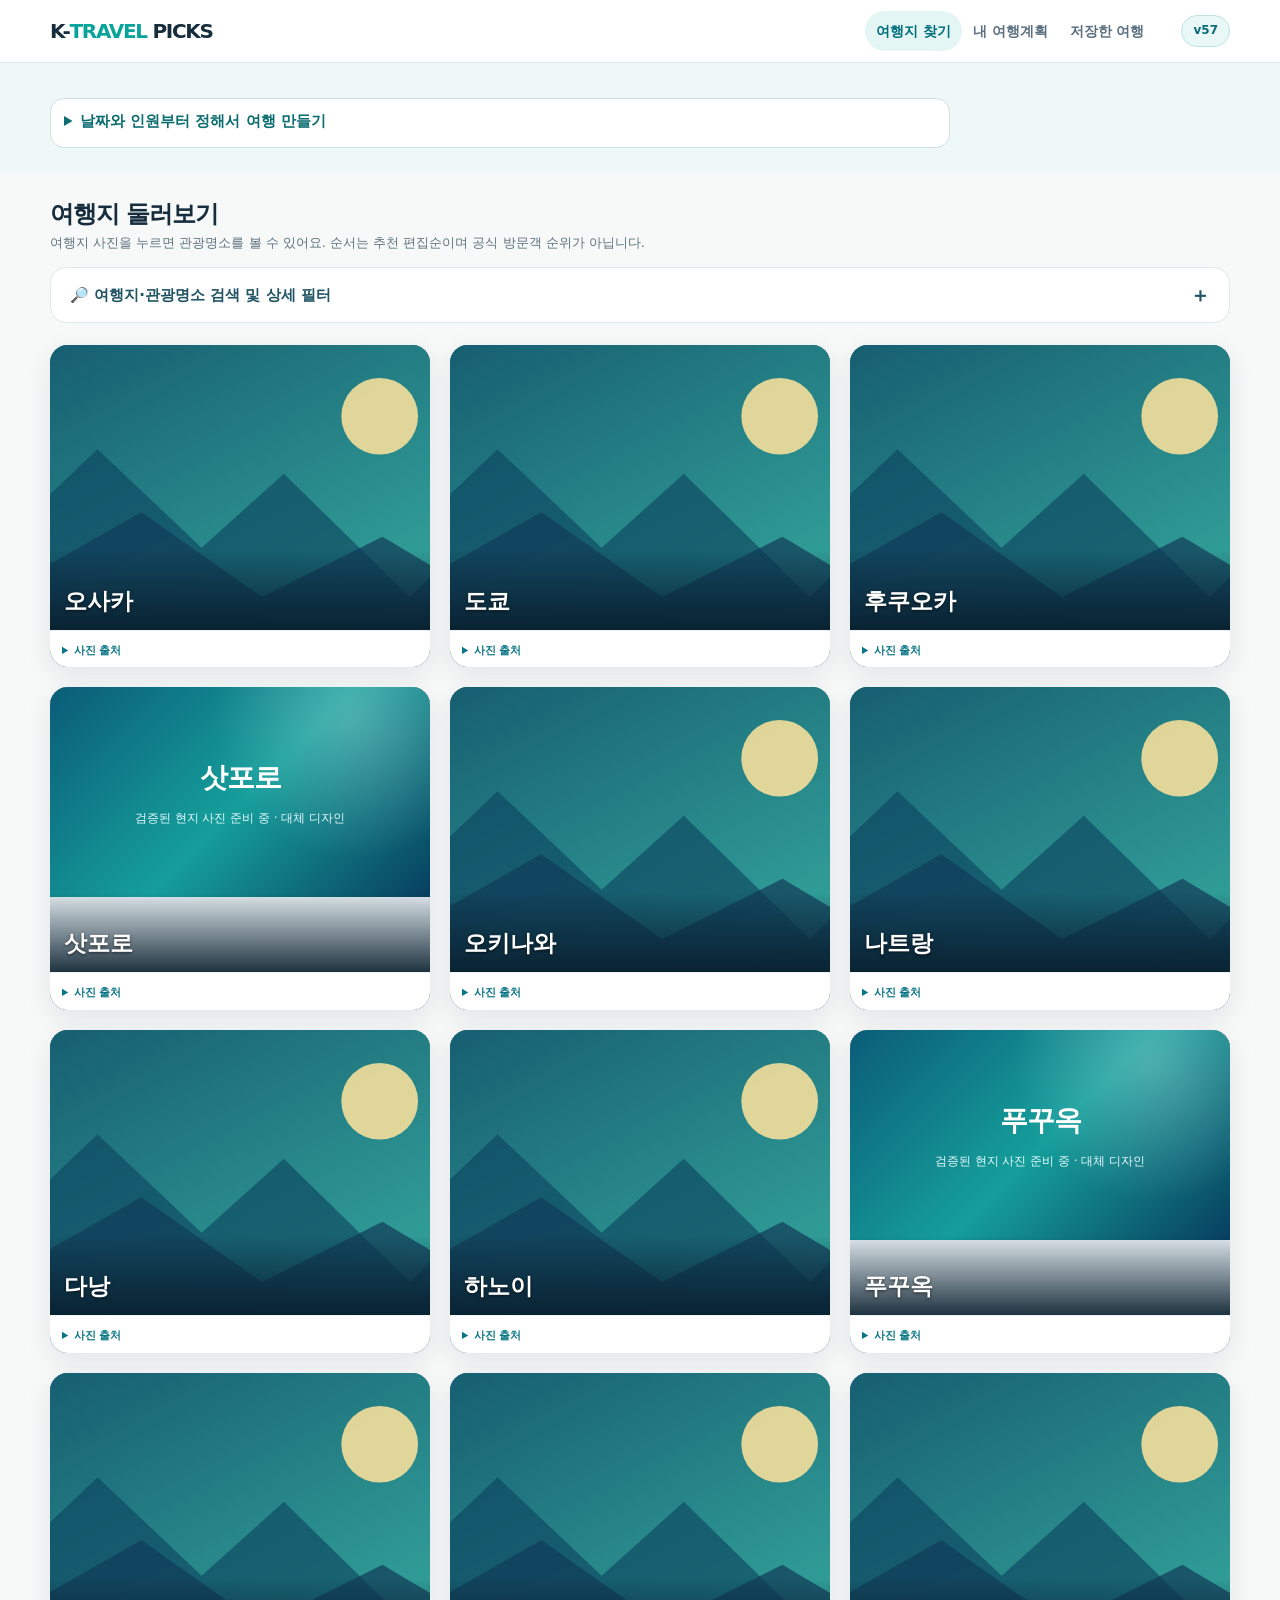
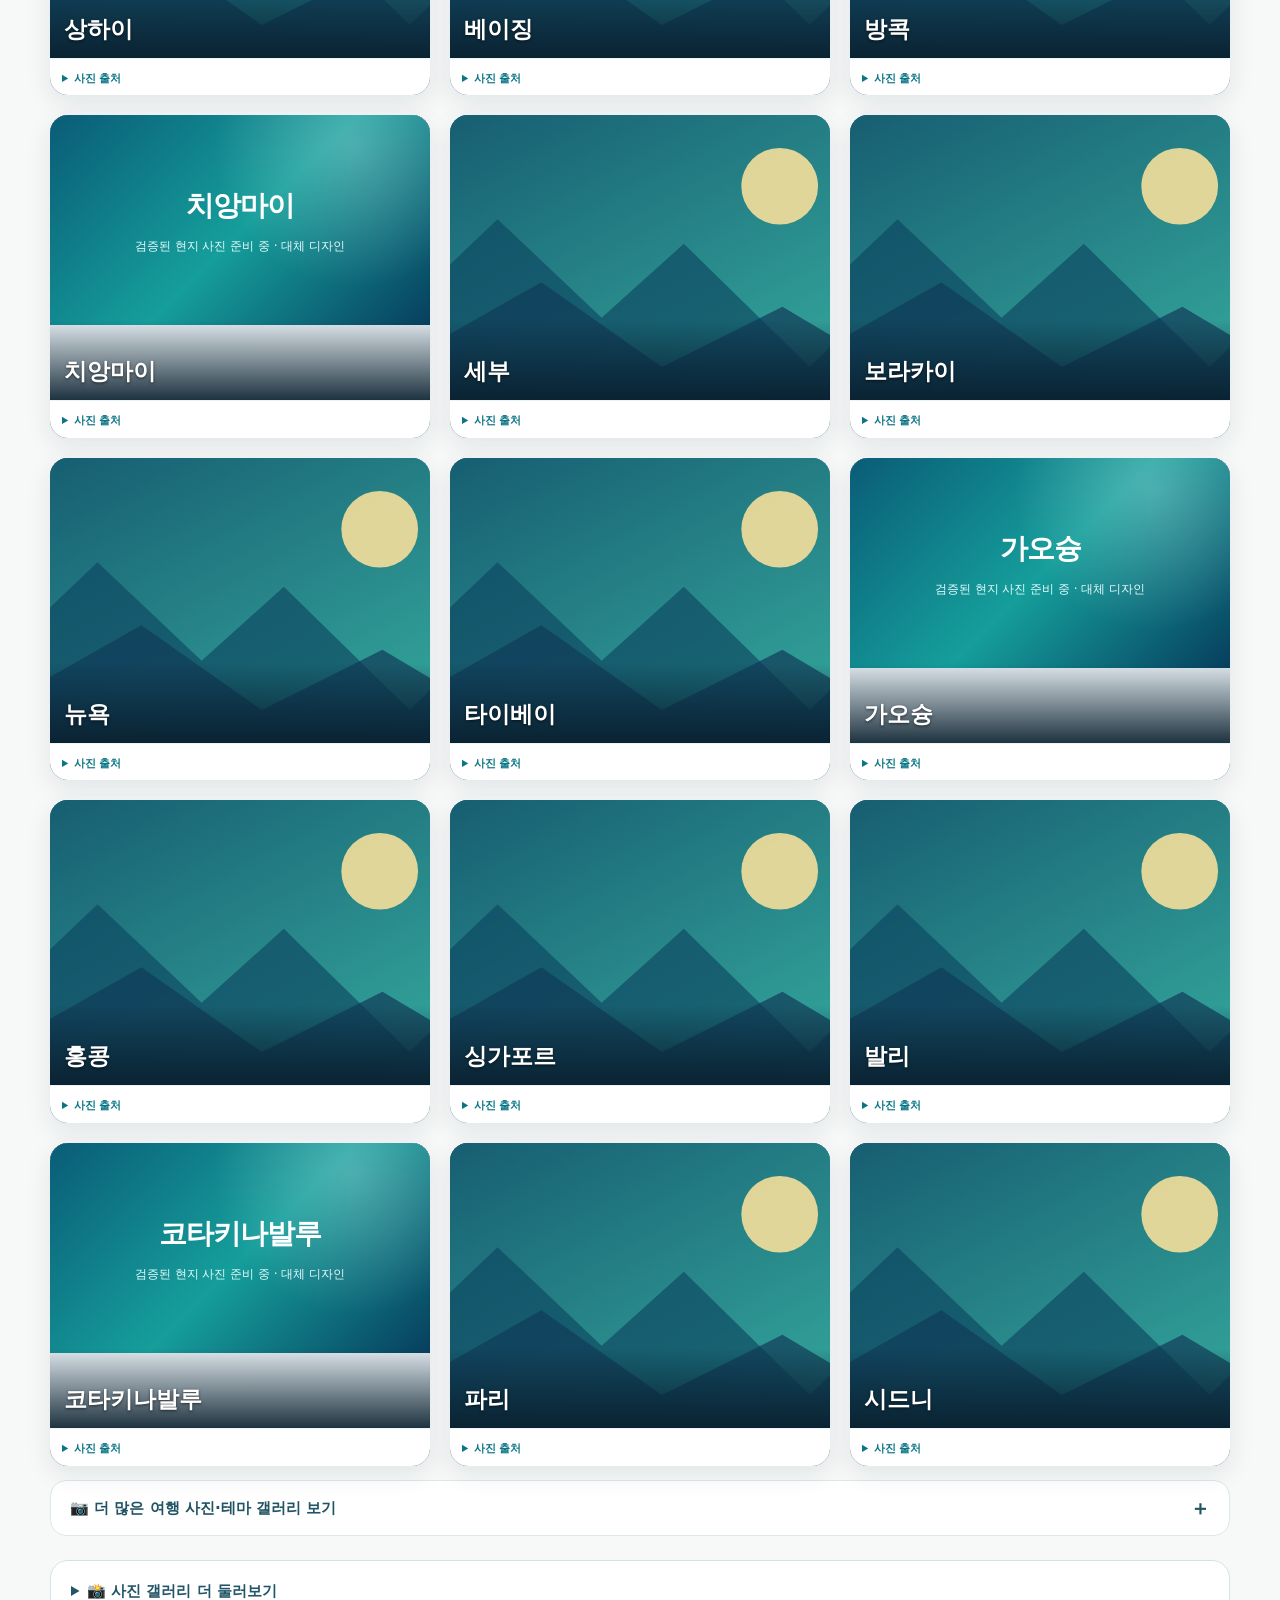
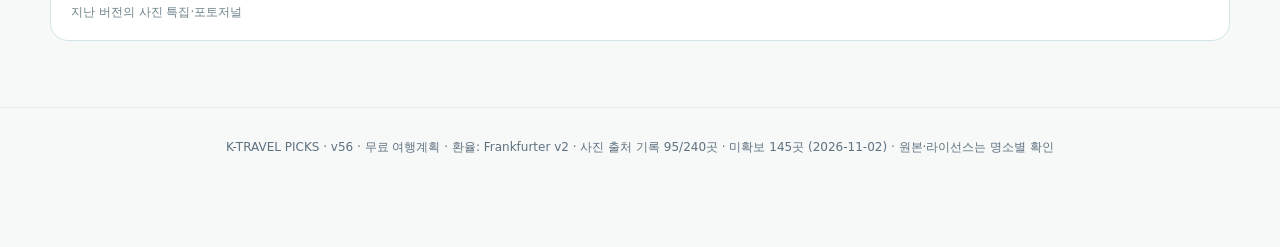
==== commit cf57dfb6: "Add files via upload" ====
--- a/index.html
+++ b/index.html
@@ -2,8 +2,8 @@
 <html lang="ko">
 <head>
 <meta charset="utf-8"><meta name="viewport" content="width=device-width, initial-scale=1"><meta name="theme-color" content="#073e55">
-<meta name="description" content="K-TRAVEL PICKS v56: 24개 여행지·240개 관광명소, 사진 중심 일정 담기, 부킹닷컴 여행지·숙박 날짜·인원 연결, 여행 경비 계산·저장.">
-<title>K-TRAVEL PICKS | 사진으로 고르는 자유여행 v56</title>
+<meta name="description" content="K-TRAVEL PICKS v57: 24개 여행지·240개 관광명소, 사진 중심 일정 담기, 부킹닷컴 여행지·숙박 날짜·인원 연결, 여행 경비 계산·저장.">
+<title>K-TRAVEL PICKS | 사진으로 고르는 자유여행 v57</title>
 <style>
 
 
@@ -739,11 +739,30 @@
 #tourGuide .city-photo-gallery button,#tourGuide .photo-walk-card button{min-height:44px;touch-action:manipulation}
 @media(max-width:650px){#discover #cityCards{grid-template-columns:repeat(2,minmax(0,1fr))!important;gap:10px!important}#discover #cityCards .city,#discover #cityCards .city img{min-height:150px!important}#discover #cityCards .city .info{padding:30px 10px 11px!important}#discover #cityCards .city .info h3{font-size:17px!important}#tourGuide .city-photo-gallery img{aspect-ratio:4/3}}
 @media(prefers-reduced-motion:reduce){#discover #cityCards .city img{transition:none}#discover #cityCards .city:hover img{transform:none}}
+
+/* v57: 사진 카드 우선, 상단 안내 영역 간결화 (기존 입력·기능 보존) */
+#discover .hero{padding:22px 0 24px;background:linear-gradient(110deg,#073e55,#116f7e)}
+#discover .hero .eyebrow,#discover .hero h1,#discover .hero> .wrap>p,#discover .hero .hero-photo-credit,#discover .hero .hero-photo-controls,#discover .hero .v39-hero-auto>span{display:none!important}
+#discover .hero .quick{box-shadow:none;padding:12px;border-radius:15px}
+#discover .hero .v39-hero-auto{margin-top:8px}
+#discover .section{padding-top:22px}
+#discover #cityCards .city{overflow:hidden}
+#discover #cityCards .city img{width:100%;aspect-ratio:4/3;object-fit:cover}
+@media(max-width:650px){
+ #discover .hero{padding:8px 0 12px}
+ #discover .hero .quick{display:grid;grid-template-columns:1fr 1fr;gap:7px;padding:8px}
+ #discover .hero .quick .field:first-child{grid-column:1/-1}
+ #discover .hero .quick .field input,#discover .hero .quick .field select{min-height:44px}
+ #discover .hero .quick #quickGo{grid-column:1/-1;min-height:46px}
+ #discover .hero .v39-hero-auto{display:none!important}
+ #discover #cityCards .city img{aspect-ratio:4/3}
+ #discover .section{padding-top:14px}
+}
 </style>
 
 </head>
 <body>
-<header class="header"><div class="wrap head"><a href="#" class="brand" id="brand">K-<b>TRAVEL</b> PICKS</a><nav class="nav" aria-label="주 메뉴"><button data-nav="discover" class="active">여행지 찾기</button><button data-nav="planner">내 여행계획</button><button data-nav="saved">저장한 여행</button></nav><span class="version" aria-label="현재 버전">v53</span></div></header>
+<header class="header"><div class="wrap head"><a href="#" class="brand" id="brand">K-<b>TRAVEL</b> PICKS</a><nav class="nav" aria-label="주 메뉴"><button data-nav="discover" class="active">여행지 찾기</button><button data-nav="planner">내 여행계획</button><button data-nav="saved">저장한 여행</button></nav><span class="version" aria-label="현재 버전">v57</span></div></header>
 <main id="discover"><div class="hero"><div class="wrap"><div class="eyebrow">YOUR TRIP, YOUR WAY</div><h1>사진으로 먼저 떠나는 여행,<br>나만의 자유여행 완성</h1><p>실제 명소 사진으로 여행지를 발견하고, 마음에 드는 곳을 일정에 담아보세요.</p><div class="hero-photo-credit" id="heroPhotoCredit" aria-live="polite">실제 관광지 사진의 출처를 불러오는 중입니다.</div><div class="hero-photo-controls" role="group" aria-label="대표 여행지 사진 넘기기"><button type="button" id="heroPrev" aria-label="이전 대표 사진">‹</button><span id="heroPhotoCount" aria-live="polite">1 / 5</span><button type="button" id="heroNext" aria-label="다음 대표 사진">›</button><span>싱가포르 · 도쿄 · 발리 · 파리 · 세부 등 실제 촬영 사진</span></div><div class="quick"><label class="field">여행지<select id="quickCity"></select></label><label class="field">출발일<input id="quickStart" type="date"></label><label class="field">귀국일<input id="quickEnd" type="date"></label><label class="field">인원<input id="quickPeople" type="number" min="1" max="30" value="2"></label><button class="btn" id="quickGo">여행계획 만들기 →</button></div><div class="v39-hero-auto"><span>여행지와 날짜만 선택하면 일차별 코스를 바로 불러옵니다.</span><button type="button" class="btn" id="v39QuickAuto">✨ 추천 여행일정 자동 불러오기</button></div></div></div><section class="wrap section"><div class="section-head"><div><h2>인기 여행지 둘러보기</h2><div class="muted">24개 여행지 · 240개 관광명소. 사진이 없는 명소는 대체 이미지를 표시합니다.</div></div></div><details class="v53-extras v53-search"><summary>🔎 여행지·관광명소 검색 및 상세 필터</summary>
 <div class="discover-tools"><label class="field">여행지·테마 검색<input id="citySearch" type="search" placeholder="예: 오사카, 해변, 미식" autocomplete="off"></label><label class="field">국가별 보기<select id="countryFilter"><option value="">전체 국가</option></select></label><span id="cityCount" class="muted small" role="status" aria-live="polite"></span></div><section class="global-spot-search" aria-label="240개 관광지 통합 빠른 검색"><label class="field"><strong>🔎 240개 명소 한 번에 찾기</strong><input type="search" id="globalSpotSearch" placeholder="예: 야경, 에펠탑, 참탑, 바다, 사원" autocomplete="off" aria-controls="globalSpotResults"></label><div id="globalSpotResults" class="global-spot-results hidden" role="region" aria-live="polite" aria-label="관광지 검색 결과"></div><p class="hint">명소를 누르면 해당 도시의 사진 갤러리·방문 팁·일정 추가 화면으로 이동합니다.</p></section><p class="v39-ranking-note">🇰🇷 한국인 해외여행 선호 국가를 참고한 국가별 여행지 정렬입니다. 일본·베트남·중국·태국 등 주요 방문국 우선. 정확한 국가별 순위는 집계 기준에 따라 달라집니다. 기존 12곳 사진은 이전 버전의 출처 기록을 사용하며, 새로 추가한 12곳은 라이선스 검증 전까지 실제 사진 대신 대체 디자인을 표시합니다.</p></details>
 <div id="cityCards" class="cards"></div>
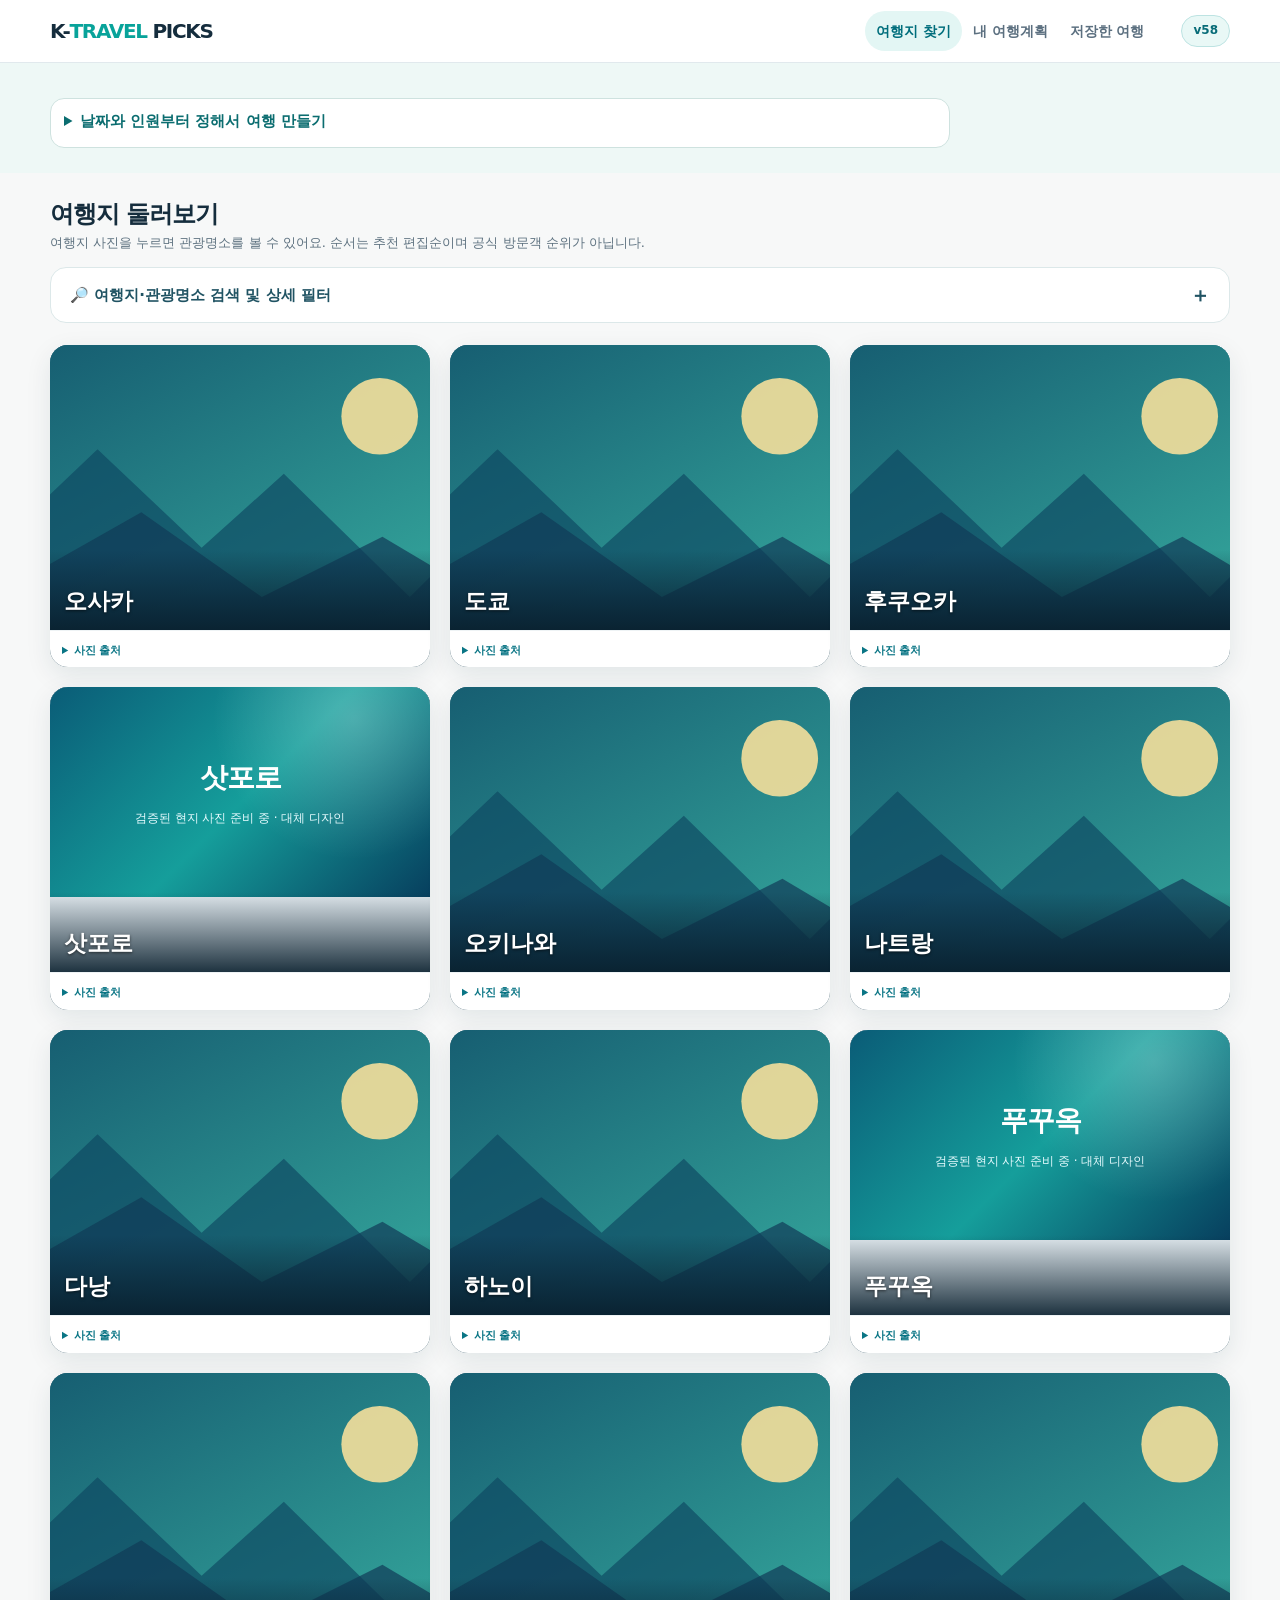
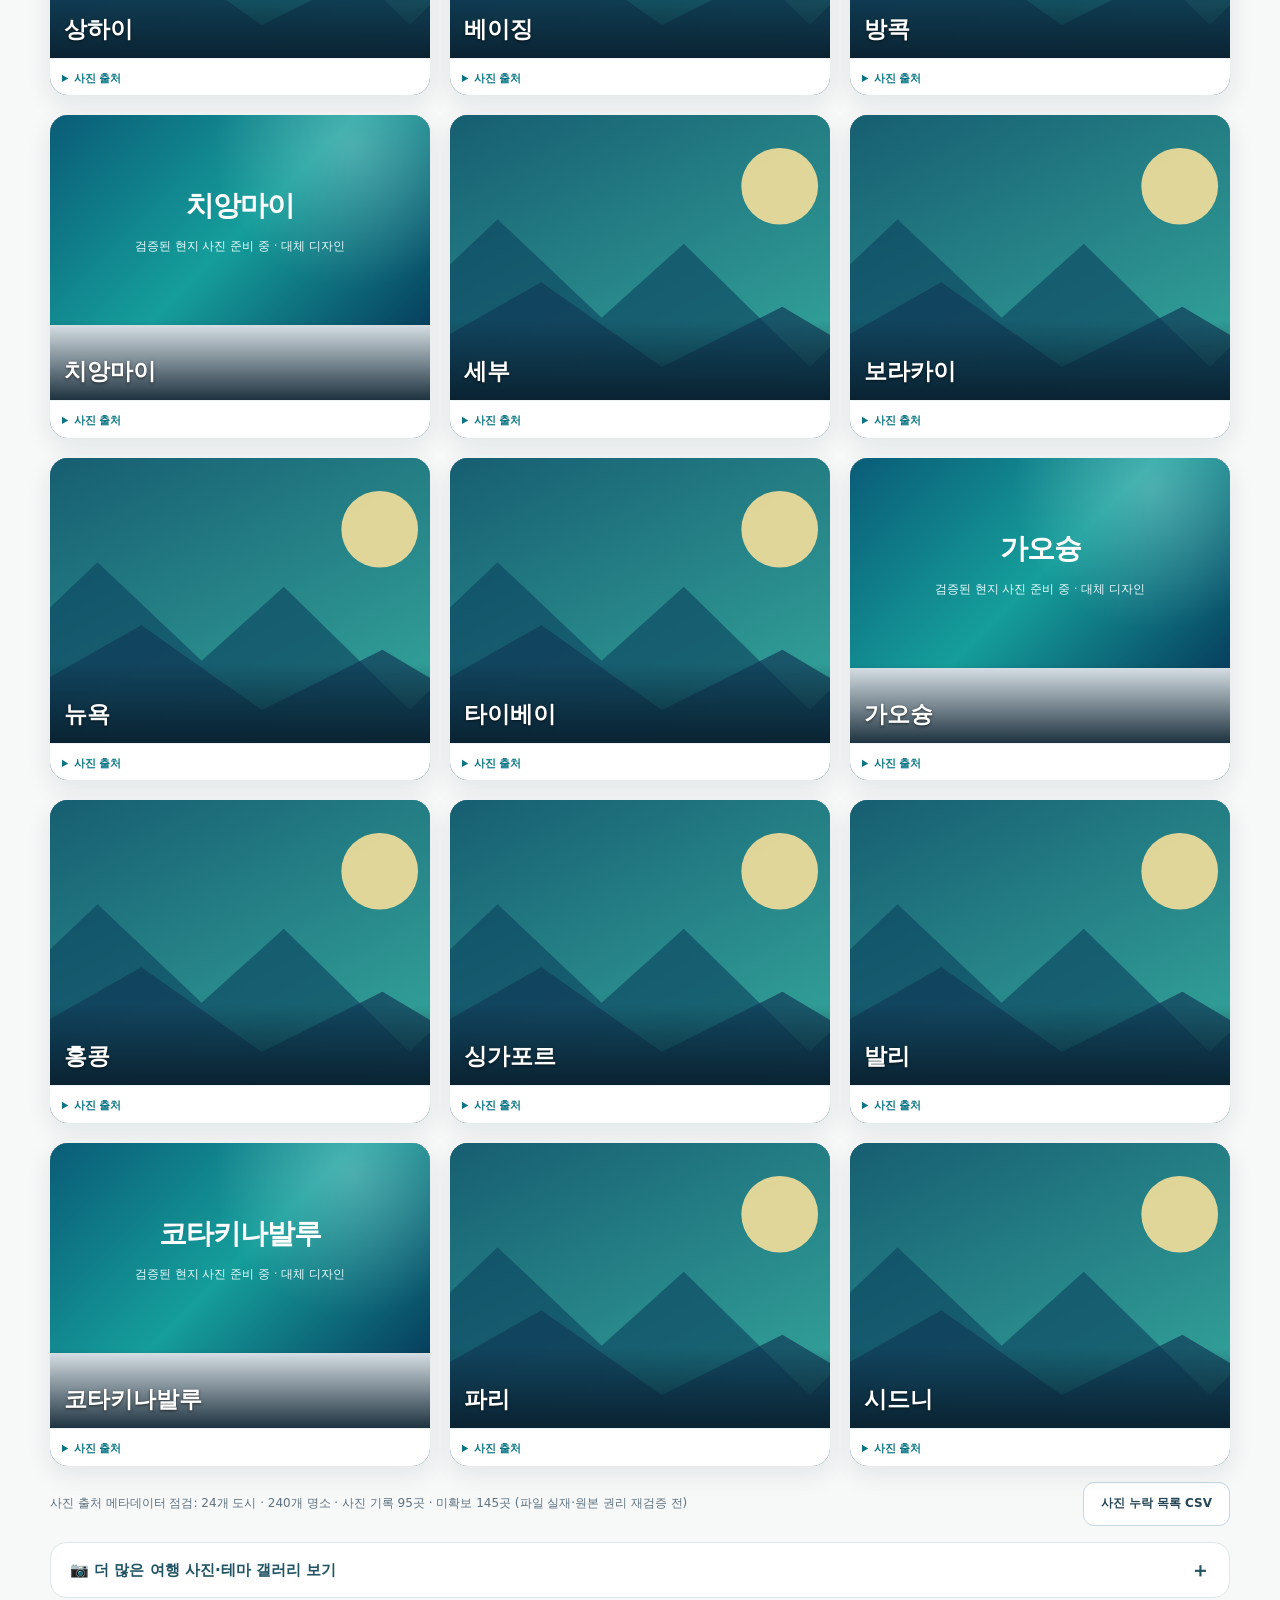
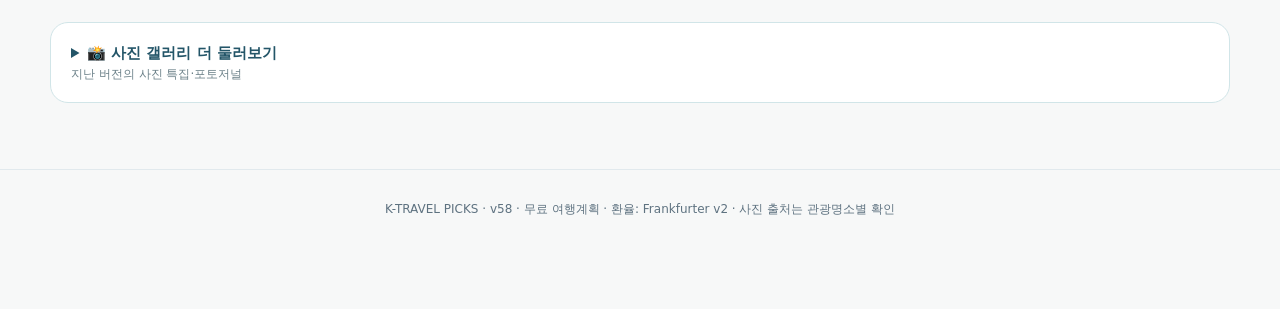
==== commit 54c0a2d3: "Add files via upload" ====
--- a/index.html
+++ b/index.html
@@ -2,8 +2,8 @@
 <html lang="ko">
 <head>
 <meta charset="utf-8"><meta name="viewport" content="width=device-width, initial-scale=1"><meta name="theme-color" content="#073e55">
-<meta name="description" content="K-TRAVEL PICKS v57: 24개 여행지·240개 관광명소, 사진 중심 일정 담기, 부킹닷컴 여행지·숙박 날짜·인원 연결, 여행 경비 계산·저장.">
-<title>K-TRAVEL PICKS | 사진으로 고르는 자유여행 v57</title>
+<meta name="description" content="K-TRAVEL PICKS v58: 24개 여행지·240개 관광명소, 사진 중심 일정 담기, 부킹닷컴 여행지·숙박 날짜·인원 연결, 여행 경비 계산·저장.">
+<title>K-TRAVEL PICKS | 사진으로 고르는 자유여행 v58</title>
 <style>
 
 
@@ -758,11 +758,12 @@
  #discover #cityCards .city img{aspect-ratio:4/3}
  #discover .section{padding-top:14px}
 }
+.v58-photo-audit{display:flex;align-items:center;justify-content:space-between;gap:12px;flex-wrap:wrap;margin:16px 0;color:var(--muted);font-size:12px}.v58-photo-audit button{font-size:12px;min-height:44px}@media(max-width:640px){.v58-photo-audit button{width:100%}}
 </style>
 
 </head>
 <body>
-<header class="header"><div class="wrap head"><a href="#" class="brand" id="brand">K-<b>TRAVEL</b> PICKS</a><nav class="nav" aria-label="주 메뉴"><button data-nav="discover" class="active">여행지 찾기</button><button data-nav="planner">내 여행계획</button><button data-nav="saved">저장한 여행</button></nav><span class="version" aria-label="현재 버전">v57</span></div></header>
+<header class="header"><div class="wrap head"><a href="#" class="brand" id="brand">K-<b>TRAVEL</b> PICKS</a><nav class="nav" aria-label="주 메뉴"><button data-nav="discover" class="active">여행지 찾기</button><button data-nav="planner">내 여행계획</button><button data-nav="saved">저장한 여행</button></nav><span class="version" aria-label="현재 버전">v58</span></div></header>
 <main id="discover"><div class="hero"><div class="wrap"><div class="eyebrow">YOUR TRIP, YOUR WAY</div><h1>사진으로 먼저 떠나는 여행,<br>나만의 자유여행 완성</h1><p>실제 명소 사진으로 여행지를 발견하고, 마음에 드는 곳을 일정에 담아보세요.</p><div class="hero-photo-credit" id="heroPhotoCredit" aria-live="polite">실제 관광지 사진의 출처를 불러오는 중입니다.</div><div class="hero-photo-controls" role="group" aria-label="대표 여행지 사진 넘기기"><button type="button" id="heroPrev" aria-label="이전 대표 사진">‹</button><span id="heroPhotoCount" aria-live="polite">1 / 5</span><button type="button" id="heroNext" aria-label="다음 대표 사진">›</button><span>싱가포르 · 도쿄 · 발리 · 파리 · 세부 등 실제 촬영 사진</span></div><div class="quick"><label class="field">여행지<select id="quickCity"></select></label><label class="field">출발일<input id="quickStart" type="date"></label><label class="field">귀국일<input id="quickEnd" type="date"></label><label class="field">인원<input id="quickPeople" type="number" min="1" max="30" value="2"></label><button class="btn" id="quickGo">여행계획 만들기 →</button></div><div class="v39-hero-auto"><span>여행지와 날짜만 선택하면 일차별 코스를 바로 불러옵니다.</span><button type="button" class="btn" id="v39QuickAuto">✨ 추천 여행일정 자동 불러오기</button></div></div></div><section class="wrap section"><div class="section-head"><div><h2>인기 여행지 둘러보기</h2><div class="muted">24개 여행지 · 240개 관광명소. 사진이 없는 명소는 대체 이미지를 표시합니다.</div></div></div><details class="v53-extras v53-search"><summary>🔎 여행지·관광명소 검색 및 상세 필터</summary>
 <div class="discover-tools"><label class="field">여행지·테마 검색<input id="citySearch" type="search" placeholder="예: 오사카, 해변, 미식" autocomplete="off"></label><label class="field">국가별 보기<select id="countryFilter"><option value="">전체 국가</option></select></label><span id="cityCount" class="muted small" role="status" aria-live="polite"></span></div><section class="global-spot-search" aria-label="240개 관광지 통합 빠른 검색"><label class="field"><strong>🔎 240개 명소 한 번에 찾기</strong><input type="search" id="globalSpotSearch" placeholder="예: 야경, 에펠탑, 참탑, 바다, 사원" autocomplete="off" aria-controls="globalSpotResults"></label><div id="globalSpotResults" class="global-spot-results hidden" role="region" aria-live="polite" aria-label="관광지 검색 결과"></div><p class="hint">명소를 누르면 해당 도시의 사진 갤러리·방문 팁·일정 추가 화면으로 이동합니다.</p></section><p class="v39-ranking-note">🇰🇷 한국인 해외여행 선호 국가를 참고한 국가별 여행지 정렬입니다. 일본·베트남·중국·태국 등 주요 방문국 우선. 정확한 국가별 순위는 집계 기준에 따라 달라집니다. 기존 12곳 사진은 이전 버전의 출처 기록을 사용하며, 새로 추가한 12곳은 라이선스 검증 전까지 실제 사진 대신 대체 디자인을 표시합니다.</p></details>
 <div id="cityCards" class="cards"></div>
@@ -2683,7 +2684,7 @@
  const dayHtml=days.map((arr,i)=>`<section class="print-day"><h2>${i+1}일차 · ${safe(dateLabel(i))}</h2>${arr.length?`<table><thead><tr><th>시간</th><th>장소</th><th>메모</th>${includeBudget?'<th>예상 비용 (KRW)</th>':''}</tr></thead><tbody>${arr.slice().sort((a,b)=>(a.time||'99:99').localeCompare(b.time||'99:99')).map(x=>`<tr><td>${safe(x.time||'-')}</td><td>${safe(x.place)}</td><td>${safe(x.memo||'')}</td>${includeBudget?`<td>${won(x.cost)}</td>`:''}</tr>`).join('')}</tbody></table>`:'<p class="print-muted">일정 미정</p>'}</section>`).join('');
  const check=TASKS.map((x,i)=>`${checks[i]?'☑':'□'} ${safe(x)}`).join('　');
  const budgetHtml=includeBudget?`<section class="v50-print-budget"><h2>여행 경비 상세</h2><p class="print-muted">환율: ${safe(fxLine)}${v48FxCheckedAt?' · 조회/입력 '+safe(new Date(v48FxCheckedAt).toLocaleString('ko-KR')):''}</p><table><thead><tr><th>항목</th><th>원래 입력 금액 (전체 적용)</th><th>원화 환산</th></tr></thead><tbody>${rows}<tr><td>일정별 추가 비용</td><td>${won(t.activities)}</td><td>${won(t.activities)}</td></tr><tr><th>총 여행경비</th><th colspan="2">${pending?'환율 미확인 · 총액 산출 보류':won(t.total)}</th></tr><tr><th>1인당 예상 경비</th><th colspan="2">${pending?'환율 미확인 · 총액 산출 보류':won(t.total/t.people)}</th></tr></tbody></table><p class="print-muted">항공료는 1인 금액×인원, 숙박비는 1박 금액×박수×객실 수로 계산. 원화 항목은 다시 환산하지 않습니다. 실제 카드/현찰 환율과 수수료는 다를 수 있습니다.</p></section>`:'';
- $('printSheet').innerHTML=`<h1>K-TRAVEL PICKS | ${safe(title)}</h1><p class="print-muted">${safe($('city').value)} · ${safe($('start').value)} ~ ${safe($('end').value)} · ${t.people}명 · ${t.nights}박 · ${t.rooms}객실</p><h2>일자별 여행 일정</h2>${dayHtml}${budgetHtml}<p class="print-footer">K-TRAVEL PICKS v52 · 생성 ${new Date().toLocaleString('ko-KR')} · 브라우저 인쇄에서 PDF 저장 가능</p>`;
+ $('printSheet').innerHTML=`<h1>K-TRAVEL PICKS | ${safe(title)}</h1><p class="print-muted">${safe($('city').value)} · ${safe($('start').value)} ~ ${safe($('end').value)} · ${t.people}명 · ${t.nights}박 · ${t.rooms}객실</p><h2>일자별 여행 일정</h2>${dayHtml}${budgetHtml}<p class="print-footer">K-TRAVEL PICKS v58 · 생성 ${new Date().toLocaleString('ko-KR')} · 브라우저 인쇄에서 PDF 저장 가능</p>`;
  window.print();
 }
 function v48FxInit(){
@@ -2696,7 +2697,7 @@
  document.querySelectorAll('[data-city]').forEach(el=>el.addEventListener('click',()=>setTimeout(()=>{v48RenderCosts();v48FxOnCity()},0)));
  $('printTrip').onclick=v48PrintItinerary;
  v48RenderCosts();v48FxOnCity();
- const foot=document.querySelector('footer .wrap');if(foot)foot.textContent='K-TRAVEL PICKS · v56 · 무료 여행계획 · 환율: Frankfurter v2 · 사진 출처 기록 95/240곳 · 미확보 145곳 (2026-11-02) · 원본·라이선스는 명소별 확인';
+ const foot=document.querySelector('footer .wrap');if(foot)foot.textContent='K-TRAVEL PICKS · v58 · 무료 여행계획 · 환율: Frankfurter v2 · 사진 출처는 관광명소별 확인';
 }
 v48FxInit();
 
@@ -2723,5 +2724,25 @@
  },{passive:true});
  image.addEventListener('touchcancel',()=>{touchStart=null;},{passive:true});
 })();
+
+/* v58 — 현재 소스 기준 사진 메타데이터 전수 점검. 미검증 사진은 확보로 집계하지 않음. */
+(function(){
+ const host=document.getElementById('cityCards');if(!host||!window.Blob)return;
+ const bar=document.createElement('div');bar.className='v58-photo-audit';
+ bar.innerHTML='<span id="v58AuditSummary" role="status" aria-live="polite"></span><button type="button" id="v58AuditExport" class="btn outline">사진 누락 목록 CSV</button>';
+ host.insertAdjacentElement('afterend',bar);
+ const records=Object.entries(DATA).flatMap(([city,data])=>data.spots.map(sp=>{
+  const name=sp[0],photos=spotGallery(city,name).filter(isLicensedPhoto);
+  const unique=[...new Map(photos.map(p=>[p.source,p])).values()];
+  return {city,name,count:unique.length,reason:unique.length?'':'재사용 조건을 충족하는 사진 메타데이터 없음'};
+ }));
+ const missing=records.filter(r=>r.count===0),cities=Object.keys(DATA).length;
+ document.getElementById('v58AuditSummary').textContent=`사진 출처 메타데이터 점검: ${cities}개 도시 · ${records.length}개 명소 · 사진 기록 ${records.length-missing.length}곳 · 미확보 ${missing.length}곳 (파일 실재·원본 권리 재검증 전)`;
+ document.getElementById('v58AuditExport').onclick=()=>{
+  const csv='도시,관광명소,검증형식사진수,누락사유\r\n'+records.map(r=>[r.city,r.name,r.count,r.reason].map(v=>'"'+String(v).replace(/"/g,'""')+'"').join(',')).join('\r\n');
+  const url=URL.createObjectURL(new Blob(['\ufeff'+csv],{type:'text/csv;charset=utf-8'}));
+  const a=document.createElement('a');a.href=url;a.download='K_TRAVEL_photo_audit_v58.csv';document.body.appendChild(a);a.click();a.remove();setTimeout(()=>URL.revokeObjectURL(url),1000);
+ };
+})();
 </script>
 </body></html>
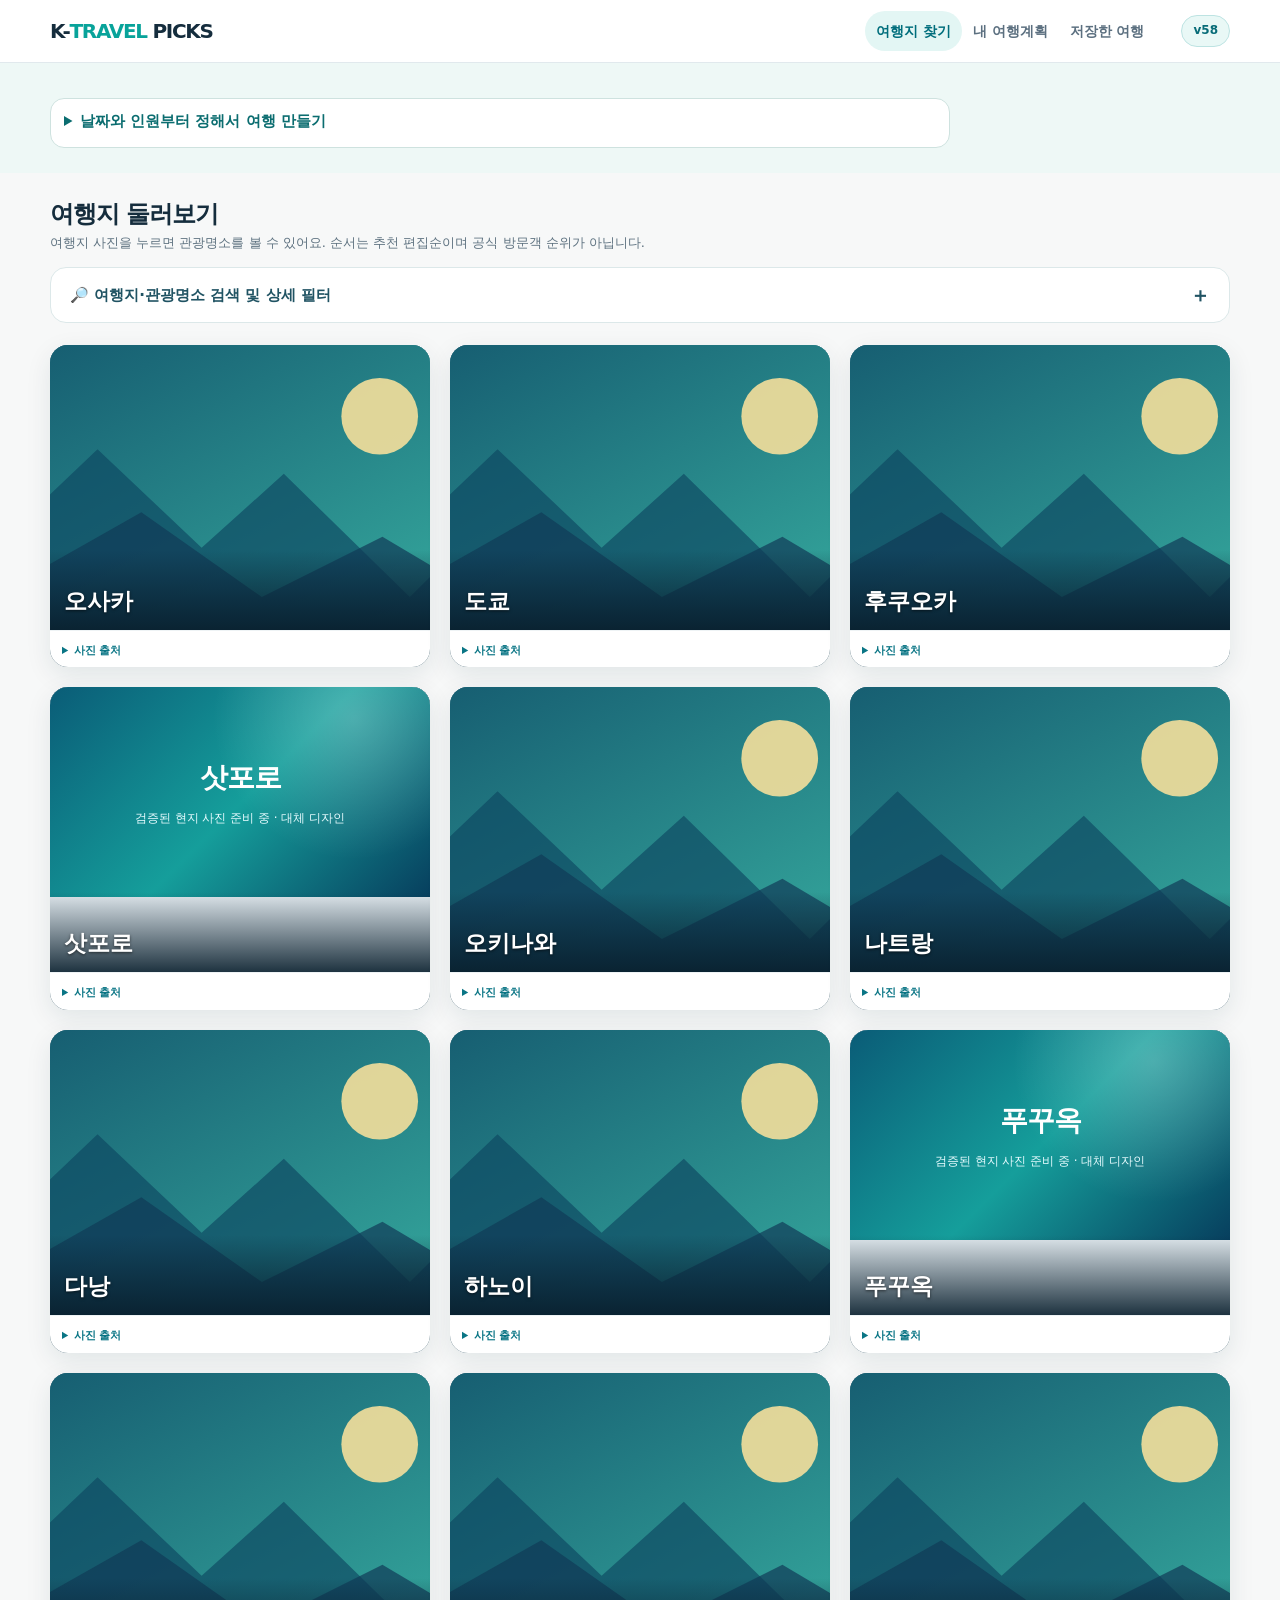
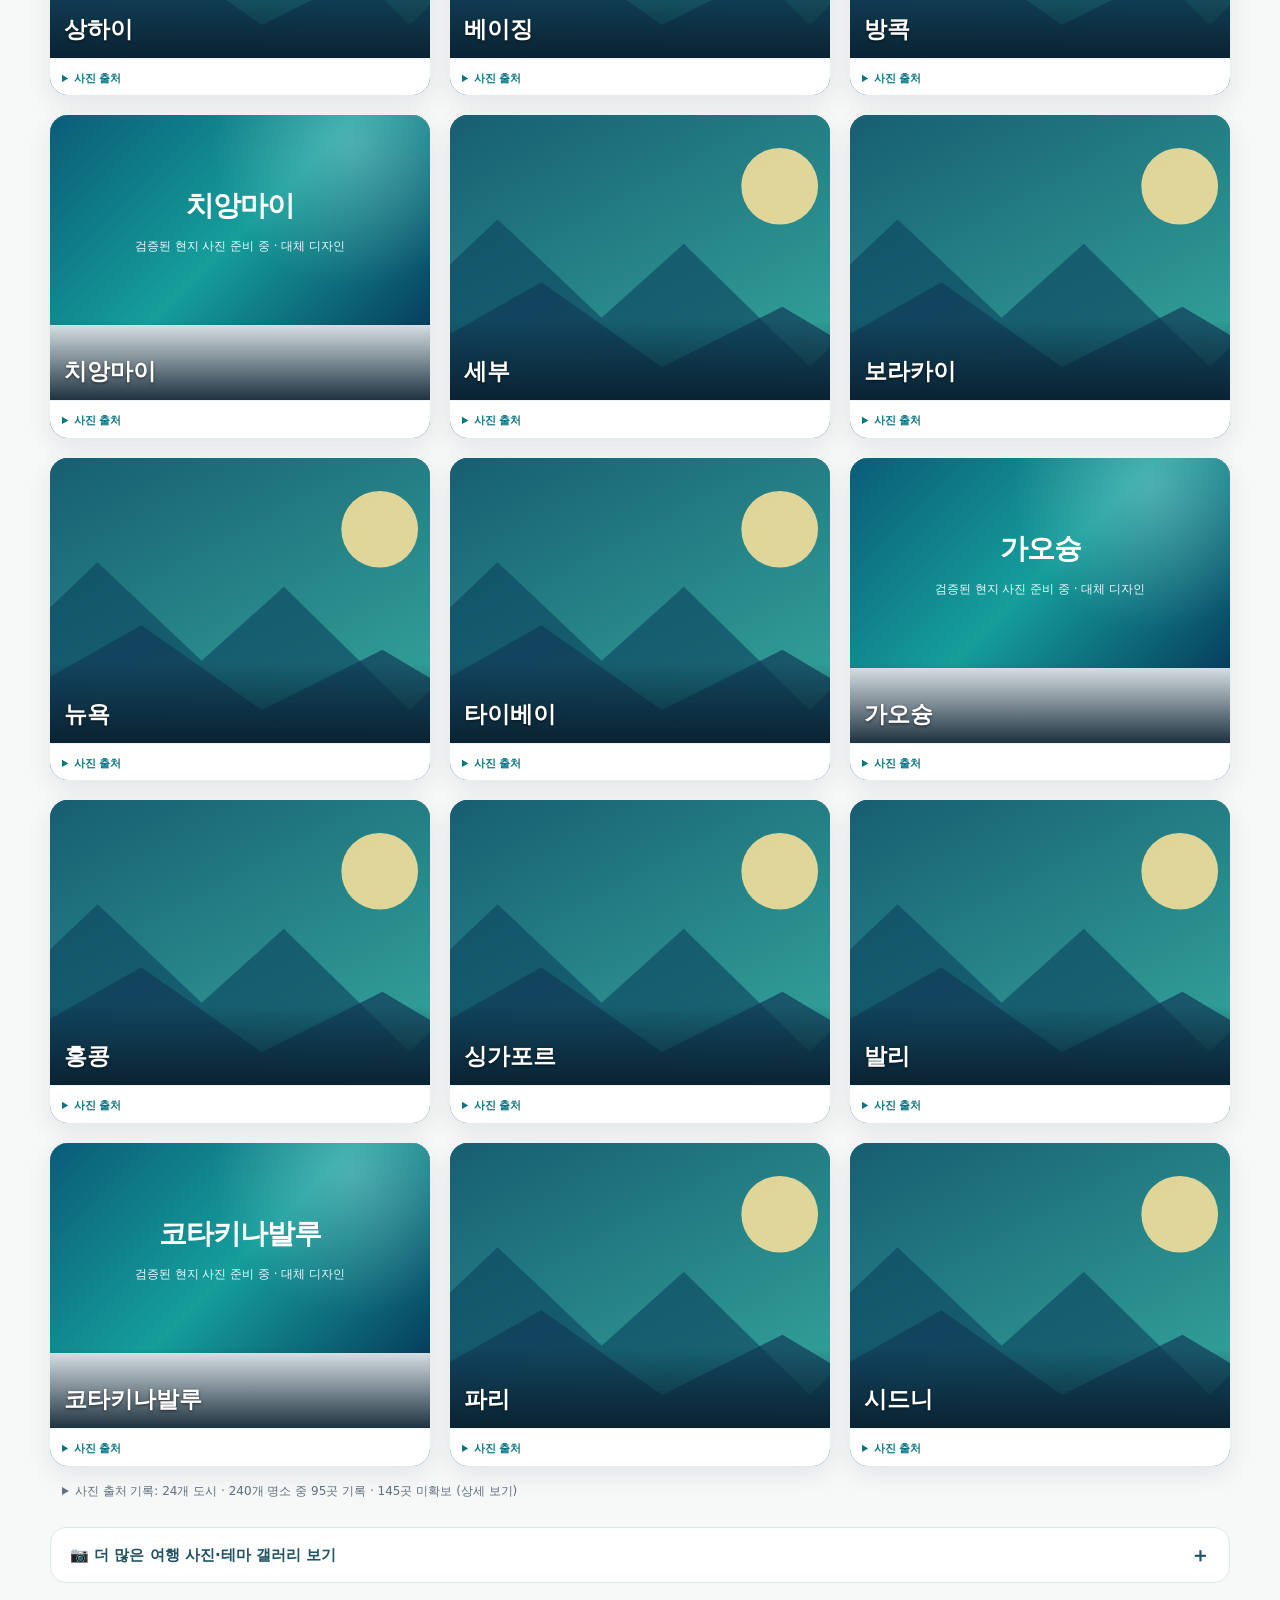
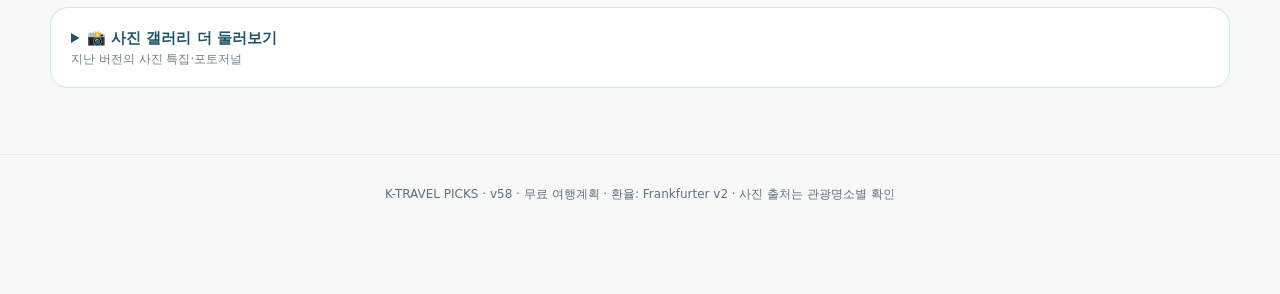
==== commit d1b2b444: "Add files via upload" ====
--- a/index.html
+++ b/index.html
@@ -759,6 +759,7 @@
  #discover .section{padding-top:14px}
 }
 .v58-photo-audit{display:flex;align-items:center;justify-content:space-between;gap:12px;flex-wrap:wrap;margin:16px 0;color:var(--muted);font-size:12px}.v58-photo-audit button{font-size:12px;min-height:44px}@media(max-width:640px){.v58-photo-audit button{width:100%}}
+.v59-audit{display:block!important;margin:8px auto 18px;padding:0 12px;font-size:12px}.v59-audit summary{cursor:pointer;list-style:revert;padding:8px 0;color:var(--muted)}.v59-audit-inner{padding:8px 0 14px;line-height:1.7}.v59-audit-inner button{margin-top:10px;min-height:44px}@media(max-width:640px){.v59-audit-inner{font-size:12px}}
 </style>
 
 </head>
@@ -2725,23 +2726,36 @@
  image.addEventListener('touchcancel',()=>{touchStart=null;},{passive:true});
 })();
 
-/* v58 — 현재 소스 기준 사진 메타데이터 전수 점검. 미검증 사진은 확보로 집계하지 않음. */
+/* v59 — 사진 감사 정보를 접이식 보조 영역으로 이동하고 누락만 CSV 내보내기. */
 (function(){
  const host=document.getElementById('cityCards');if(!host||!window.Blob)return;
- const bar=document.createElement('div');bar.className='v58-photo-audit';
- bar.innerHTML='<span id="v58AuditSummary" role="status" aria-live="polite"></span><button type="button" id="v58AuditExport" class="btn outline">사진 누락 목록 CSV</button>';
- host.insertAdjacentElement('afterend',bar);
  const records=Object.entries(DATA).flatMap(([city,data])=>data.spots.map(sp=>{
-  const name=sp[0],photos=spotGallery(city,name).filter(isLicensedPhoto);
-  const unique=[...new Map(photos.map(p=>[p.source,p])).values()];
-  return {city,name,count:unique.length,reason:unique.length?'':'재사용 조건을 충족하는 사진 메타데이터 없음'};
+  const name=sp[0];
+  const photos=spotGallery(city,name).filter(isLicensedPhoto);
+  const unique=[...new Map(photos.map(p=>[p.source||p.file,p])).values()];
+  return {city,name,count:unique.length,reason:unique.length?'':'사용 가능 조건이 기록된 사진 메타데이터 없음'};
  }));
  const missing=records.filter(r=>r.count===0),cities=Object.keys(DATA).length;
- document.getElementById('v58AuditSummary').textContent=`사진 출처 메타데이터 점검: ${cities}개 도시 · ${records.length}개 명소 · 사진 기록 ${records.length-missing.length}곳 · 미확보 ${missing.length}곳 (파일 실재·원본 권리 재검증 전)`;
+ const bar=document.createElement('details');bar.className='v58-photo-audit v59-audit';
+ bar.innerHTML='<summary id="v59AuditSummary"></summary><div class="v59-audit-inner"><p>소스의 라이선스 형식과 출처 기록만 검사했습니다. 원본 권리, 장소 일치, 사진 URL 실제 접근 여부는 이번 검사에서 검증하지 않았습니다.</p><div id="v59CityAudit"></div><button type="button" id="v58AuditExport" class="btn outline">사진 누락 명소만 CSV 저장</button><button type="button" id="v59PhotoProvenance" class="btn outline">사진 출처 기록 전체 CSV</button></div>';
+ host.insertAdjacentElement('afterend',bar);
+ document.getElementById('v59AuditSummary').textContent=`사진 출처 기록: ${cities}개 도시 · ${records.length}개 명소 중 ${records.length-missing.length}곳 기록 · ${missing.length}곳 미확보 (상세 보기)`;
+ const perCity=Object.entries(DATA).map(([city,data])=>({city,total:data.spots.length,missing:missing.filter(r=>r.city===city).length}));
+ document.getElementById('v59CityAudit').textContent=perCity.map(x=>`${x.city} ${x.total-x.missing}/${x.total}`).join(' · ');
+ document.getElementById('v59PhotoProvenance').onclick=()=>{
+  const rows=Object.entries(DATA).flatMap(([city,data])=>data.spots.flatMap(sp=>{
+   const name=sp[0],photos=spotGallery(city,name);
+   if(!photos.length)return [[city,name,'','', '', '', '사진 기록 없음']];
+   return photos.map(p=>[city,name,p.author||p.artist||'',p.source||p.url||p.file||'',p.license||'',p.reviewedAt||p.checkedAt||'',isLicensedPhoto(p)?'형식상 기록 있음 (원본 미검증)':'이용조건 기록 불충분']);
+  }));
+  const csv='도시,관광명소,저작자,원문출처,라이선스,확인일,검증상태\r\n'+rows.map(row=>row.map(v=>'"'+String(v).replace(/"/g,'""')+'"').join(',')).join('\r\n');
+  const url=URL.createObjectURL(new Blob(['\ufeff'+csv],{type:'text/csv;charset=utf-8'}));
+  const a=document.createElement('a');a.href=url;a.download='K_TRAVEL_photo_provenance_candidate.csv';document.body.appendChild(a);a.click();a.remove();setTimeout(()=>URL.revokeObjectURL(url),1000);
+ };
  document.getElementById('v58AuditExport').onclick=()=>{
-  const csv='도시,관광명소,검증형식사진수,누락사유\r\n'+records.map(r=>[r.city,r.name,r.count,r.reason].map(v=>'"'+String(v).replace(/"/g,'""')+'"').join(',')).join('\r\n');
+  const csv='도시,관광명소,누락사유\r\n'+missing.map(r=>[r.city,r.name,r.reason].map(v=>'"'+String(v).replace(/"/g,'""')+'"').join(',')).join('\r\n');
   const url=URL.createObjectURL(new Blob(['\ufeff'+csv],{type:'text/csv;charset=utf-8'}));
-  const a=document.createElement('a');a.href=url;a.download='K_TRAVEL_photo_audit_v58.csv';document.body.appendChild(a);a.click();a.remove();setTimeout(()=>URL.revokeObjectURL(url),1000);
+  const a=document.createElement('a');a.href=url;a.download='K_TRAVEL_missing_photos_v59.csv';document.body.appendChild(a);a.click();a.remove();setTimeout(()=>URL.revokeObjectURL(url),1000);
  };
 })();
 </script>
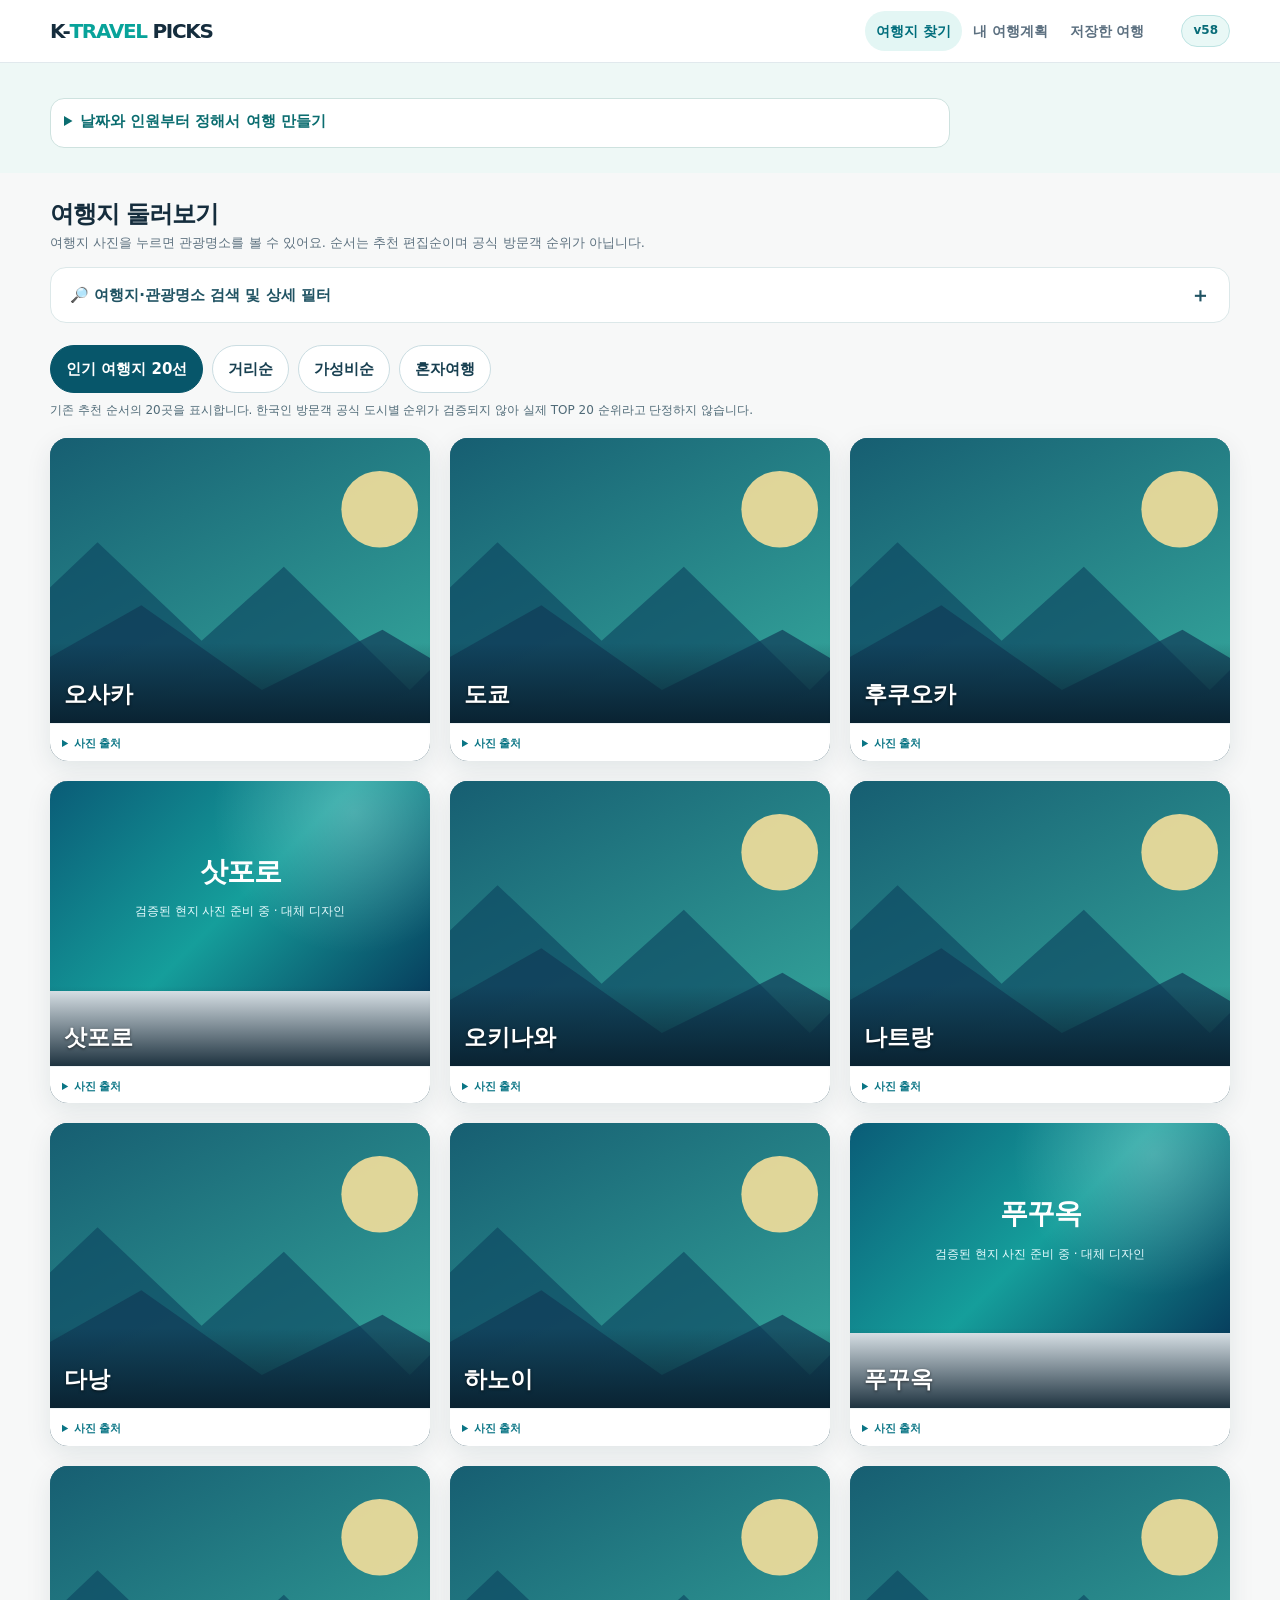
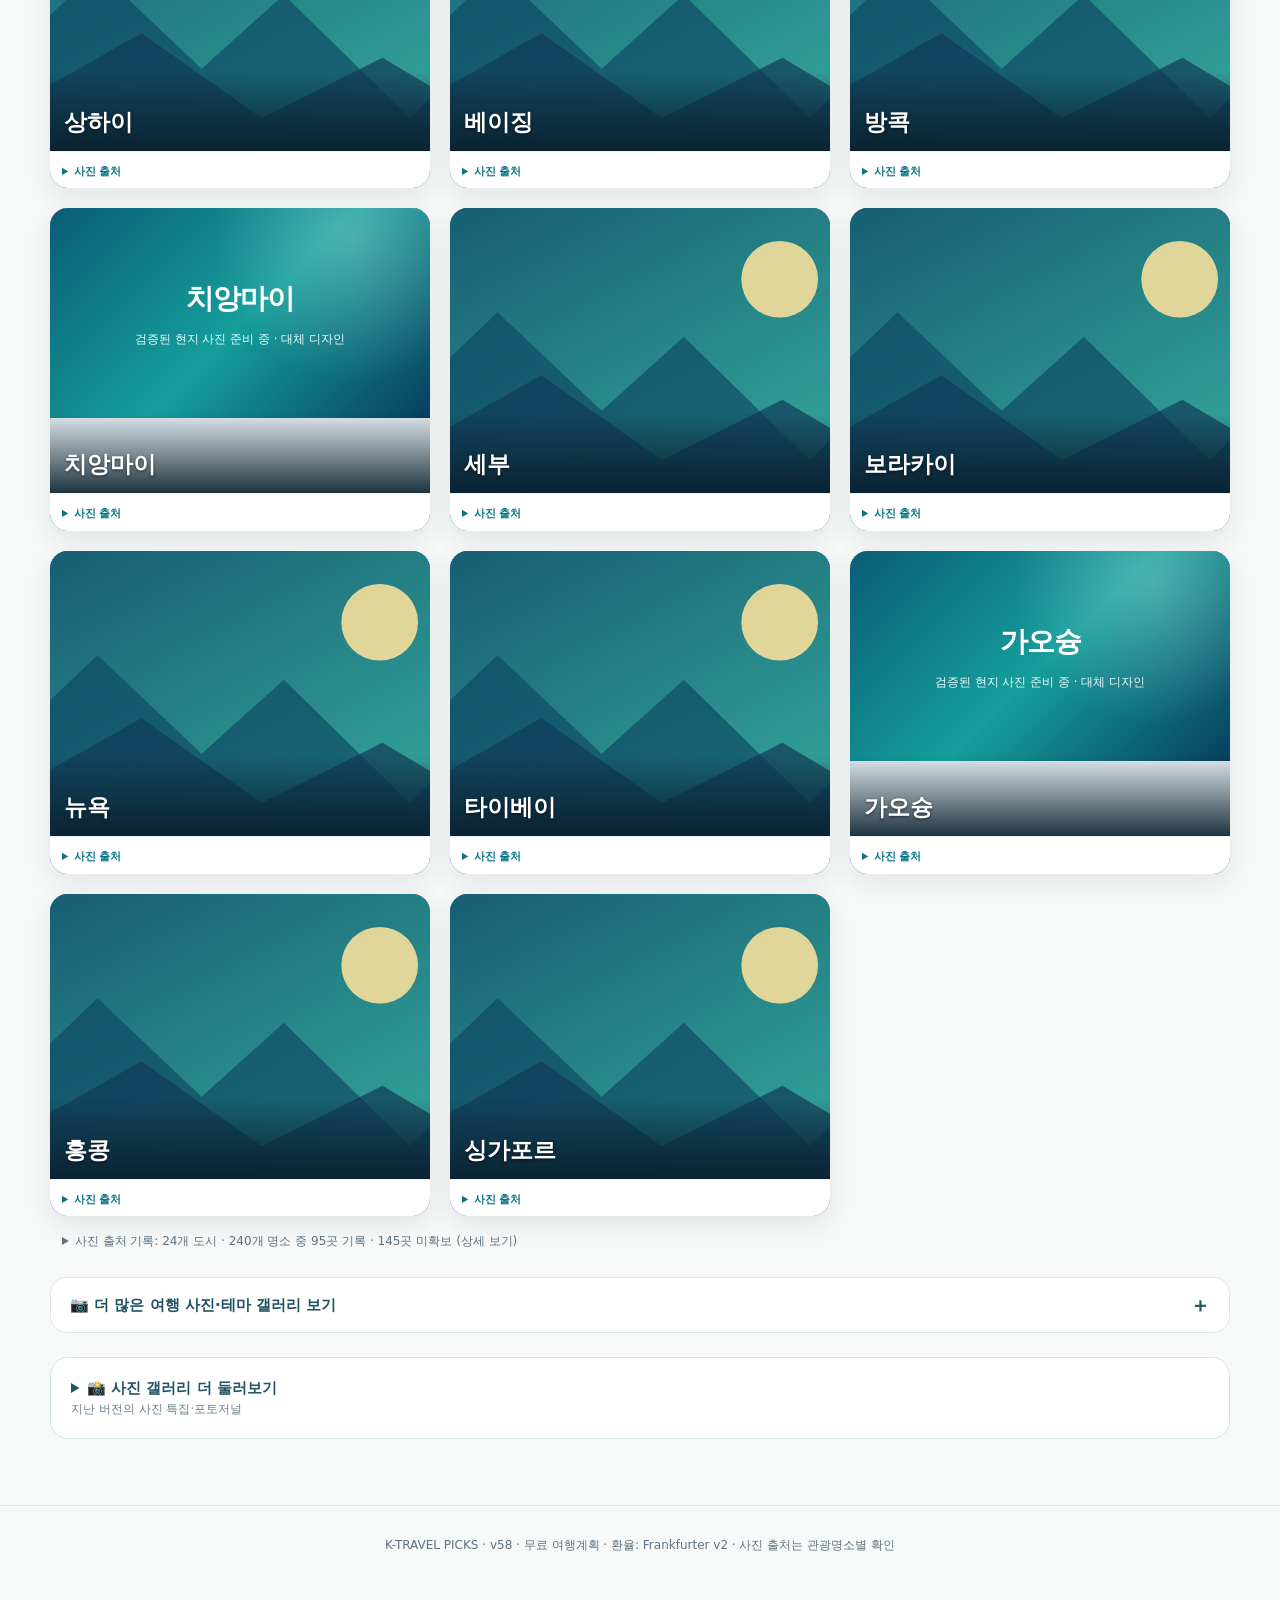
==== commit 72fbc044: "Implement mobile-first sorting for travel destinations Added mobile-first discovery sort styles for " ====
--- a/index.html
+++ b/index.html
@@ -760,6 +760,11 @@
 }
 .v58-photo-audit{display:flex;align-items:center;justify-content:space-between;gap:12px;flex-wrap:wrap;margin:16px 0;color:var(--muted);font-size:12px}.v58-photo-audit button{font-size:12px;min-height:44px}@media(max-width:640px){.v58-photo-audit button{width:100%}}
 .v59-audit{display:block!important;margin:8px auto 18px;padding:0 12px;font-size:12px}.v59-audit summary{cursor:pointer;list-style:revert;padding:8px 0;color:var(--muted)}.v59-audit-inner{padding:8px 0 14px;line-height:1.7}.v59-audit-inner button{margin-top:10px;min-height:44px}@media(max-width:640px){.v59-audit-inner{font-size:12px}}
+
+.v60-audit-table{width:100%;border-collapse:collapse;margin:10px 0;font-size:13px}.v60-audit-table th,.v60-audit-table td{padding:7px 9px;border-bottom:1px solid #d9e5e9;text-align:left}.v60-audit-table caption{text-align:left;font-weight:700;margin-bottom:8px}.v59-audit-inner{overflow-x:auto}
+
+/* v59: mobile-first discovery sort, without fabricated ranking or prices */
+.v59-sort{margin:12px auto 18px}.v59-sort-row{display:flex;gap:9px;flex-wrap:wrap}.v59-sort-row button{border:1px solid #cbdde2;background:#fff;color:#173f50;border-radius:999px;padding:11px 15px;min-height:44px;font-weight:750}.v59-sort-row button[aria-pressed="true"]{background:#07566a;border-color:#07566a;color:white}.v59-sort p{font-size:12px;color:#506b78;margin:8px 0 0}@media(max-width:600px){.v59-sort-row{display:grid;grid-template-columns:repeat(2,minmax(0,1fr));gap:8px}.v59-sort-row button{font-size:13px;padding:10px 7px}}
 </style>
 
 </head>
@@ -767,6 +772,7 @@
 <header class="header"><div class="wrap head"><a href="#" class="brand" id="brand">K-<b>TRAVEL</b> PICKS</a><nav class="nav" aria-label="주 메뉴"><button data-nav="discover" class="active">여행지 찾기</button><button data-nav="planner">내 여행계획</button><button data-nav="saved">저장한 여행</button></nav><span class="version" aria-label="현재 버전">v58</span></div></header>
 <main id="discover"><div class="hero"><div class="wrap"><div class="eyebrow">YOUR TRIP, YOUR WAY</div><h1>사진으로 먼저 떠나는 여행,<br>나만의 자유여행 완성</h1><p>실제 명소 사진으로 여행지를 발견하고, 마음에 드는 곳을 일정에 담아보세요.</p><div class="hero-photo-credit" id="heroPhotoCredit" aria-live="polite">실제 관광지 사진의 출처를 불러오는 중입니다.</div><div class="hero-photo-controls" role="group" aria-label="대표 여행지 사진 넘기기"><button type="button" id="heroPrev" aria-label="이전 대표 사진">‹</button><span id="heroPhotoCount" aria-live="polite">1 / 5</span><button type="button" id="heroNext" aria-label="다음 대표 사진">›</button><span>싱가포르 · 도쿄 · 발리 · 파리 · 세부 등 실제 촬영 사진</span></div><div class="quick"><label class="field">여행지<select id="quickCity"></select></label><label class="field">출발일<input id="quickStart" type="date"></label><label class="field">귀국일<input id="quickEnd" type="date"></label><label class="field">인원<input id="quickPeople" type="number" min="1" max="30" value="2"></label><button class="btn" id="quickGo">여행계획 만들기 →</button></div><div class="v39-hero-auto"><span>여행지와 날짜만 선택하면 일차별 코스를 바로 불러옵니다.</span><button type="button" class="btn" id="v39QuickAuto">✨ 추천 여행일정 자동 불러오기</button></div></div></div><section class="wrap section"><div class="section-head"><div><h2>인기 여행지 둘러보기</h2><div class="muted">24개 여행지 · 240개 관광명소. 사진이 없는 명소는 대체 이미지를 표시합니다.</div></div></div><details class="v53-extras v53-search"><summary>🔎 여행지·관광명소 검색 및 상세 필터</summary>
 <div class="discover-tools"><label class="field">여행지·테마 검색<input id="citySearch" type="search" placeholder="예: 오사카, 해변, 미식" autocomplete="off"></label><label class="field">국가별 보기<select id="countryFilter"><option value="">전체 국가</option></select></label><span id="cityCount" class="muted small" role="status" aria-live="polite"></span></div><section class="global-spot-search" aria-label="240개 관광지 통합 빠른 검색"><label class="field"><strong>🔎 240개 명소 한 번에 찾기</strong><input type="search" id="globalSpotSearch" placeholder="예: 야경, 에펠탑, 참탑, 바다, 사원" autocomplete="off" aria-controls="globalSpotResults"></label><div id="globalSpotResults" class="global-spot-results hidden" role="region" aria-live="polite" aria-label="관광지 검색 결과"></div><p class="hint">명소를 누르면 해당 도시의 사진 갤러리·방문 팁·일정 추가 화면으로 이동합니다.</p></section><p class="v39-ranking-note">🇰🇷 한국인 해외여행 선호 국가를 참고한 국가별 여행지 정렬입니다. 일본·베트남·중국·태국 등 주요 방문국 우선. 정확한 국가별 순위는 집계 기준에 따라 달라집니다. 기존 12곳 사진은 이전 버전의 출처 기록을 사용하며, 새로 추가한 12곳은 라이선스 검증 전까지 실제 사진 대신 대체 디자인을 표시합니다.</p></details>
+<section class="v59-sort" aria-label="여행지 정렬 및 조건"><div class="v59-sort-row"><button type="button" data-v59-sort="popular" aria-pressed="true">인기 여행지 20선</button><button type="button" data-v59-sort="distance" aria-pressed="false">거리순</button><button type="button" data-v59-sort="value" aria-pressed="false">가성비순</button><button type="button" data-v59-sort="solo" aria-pressed="false">혼자여행</button></div><p id="v59SortNote" role="status">인기 통계의 도시별 순위가 검증되지 않아 기존 추천 배열에서 20곳만 표시합니다. 공식 인기 순위가 아닙니다.</p></section>
 <div id="cityCards" class="cards"></div>
 
 <details class="v53-extras"><summary>📷 더 많은 여행 사진·테마 갤러리 보기</summary>
@@ -2737,11 +2743,52 @@
  }));
  const missing=records.filter(r=>r.count===0),cities=Object.keys(DATA).length;
  const bar=document.createElement('details');bar.className='v58-photo-audit v59-audit';
- bar.innerHTML='<summary id="v59AuditSummary"></summary><div class="v59-audit-inner"><p>소스의 라이선스 형식과 출처 기록만 검사했습니다. 원본 권리, 장소 일치, 사진 URL 실제 접근 여부는 이번 검사에서 검증하지 않았습니다.</p><div id="v59CityAudit"></div><button type="button" id="v58AuditExport" class="btn outline">사진 누락 명소만 CSV 저장</button><button type="button" id="v59PhotoProvenance" class="btn outline">사진 출처 기록 전체 CSV</button></div>';
+ bar.innerHTML='<summary id="v59AuditSummary"></summary><div class="v59-audit-inner"><p>소스의 라이선스 형식과 출처 기록만 검사했습니다. 원본 권리, 장소 일치, 사진 URL 실제 접근 여부는 이번 검사에서 검증하지 않았습니다.</p><div id="v59CityAudit"></div><button type="button" id="v58AuditExport" class="btn outline">사진 누락 명소만 CSV 저장</button><button type="button" id="v60PhotoReviewQueue" class="btn outline">사진 권리검증 대기 목록 CSV</button><button type="button" id="v59PhotoProvenance" class="btn outline">사진 출처 기록 전체 CSV</button></div>';
  host.insertAdjacentElement('afterend',bar);
  document.getElementById('v59AuditSummary').textContent=`사진 출처 기록: ${cities}개 도시 · ${records.length}개 명소 중 ${records.length-missing.length}곳 기록 · ${missing.length}곳 미확보 (상세 보기)`;
  const perCity=Object.entries(DATA).map(([city,data])=>({city,total:data.spots.length,missing:missing.filter(r=>r.city===city).length}));
- document.getElementById('v59CityAudit').textContent=perCity.map(x=>`${x.city} ${x.total-x.missing}/${x.total}`).join(' · ');
+
+ // Candidate: cross-attraction duplicate image-reference audit. A shared image URL is a review flag, not proof of a copyright violation.
+ const imageUses=new Map();
+ Object.entries(DATA).forEach(([city,data])=>data.spots.forEach(sp=>{
+  spotGallery(city,sp[0]).forEach(photo=>{
+   const source=String(photo.file||photo.url||'').trim();
+   if(!source)return;
+   if(!imageUses.has(source))imageUses.set(source,[]);
+   imageUses.get(source).push({city,spot:sp[0]});
+  });
+ }));
+ const sharedImages=[...imageUses].map(([source,uses])=>({source,uses:[...new Map(uses.map(u=>[u.city+' / '+u.spot,u])).values()]})).filter(item=>item.uses.length>1);
+ const sharedNote=document.createElement('p');
+ sharedNote.textContent=`서로 다른 명소에 중복 연결된 사진 참조: ${sharedImages.length}건 (장소 일치 여부 수동 확인 필요)`;
+ bar.querySelector('.v59-audit-inner').appendChild(sharedNote);
+ const duplicateButton=document.createElement('button');duplicateButton.type='button';duplicateButton.className='btn outline';duplicateButton.textContent='명소 간 사진 중복 검토 CSV';
+ duplicateButton.addEventListener('click',()=>{
+  const csvCell=value=>'"'+String(value).replace(/^[=+@\-]/, "'$&").replace(/"/g,'""')+'"';
+  const rows=sharedImages.flatMap(item=>item.uses.map(u=>[u.city,u.spot,item.source,item.uses.length]));
+  const csv='도시,명소,사진 참조,중복 명소 수\r\n'+rows.map(row=>row.map(csvCell).join(',')).join('\r\n');
+  const url=URL.createObjectURL(new Blob(['\ufeff'+csv],{type:'text/csv;charset=utf-8'}));
+  const a=document.createElement('a');a.href=url;a.download='K_TRAVEL_shared_photo_review.csv';document.body.appendChild(a);a.click();a.remove();setTimeout(()=>URL.revokeObjectURL(url),1000);
+ });
+ bar.querySelector('.v59-audit-inner').appendChild(duplicateButton);
+
+ // v60 candidate: 도시별 사진 기록 현황을 읽기 쉬운 표로 제공하며 권리검증 완료로 오인하지 않도록 구분.
+ const cityAudit=document.getElementById('v59CityAudit');
+ const auditTable=document.createElement('table');auditTable.className='v60-audit-table';
+ auditTable.innerHTML='<caption>사진 메타데이터 기록 현황 (원본 권리검증 완료 수치가 아님)</caption><thead><tr><th scope="col">도시</th><th scope="col">명소</th><th scope="col">사진기록 있음</th><th scope="col">사진기록 없음</th></tr></thead><tbody></tbody>';
+ perCity.forEach(x=>{const tr=document.createElement('tr');[x.city,x.total,x.total-x.missing,x.missing].forEach(value=>{const td=document.createElement('td');td.textContent=String(value);tr.appendChild(td)});auditTable.tBodies[0].appendChild(tr)});
+ cityAudit.appendChild(auditTable);
+ const note=document.createElement('p');note.textContent='원본 사진 권리·촬영 장소 일치 검증: 이번 실행에서 확인된 신규 건수 0건. 출처 기록만으로 사용 허가를 확정할 수 없습니다.';cityAudit.appendChild(note);
+ document.getElementById('v60PhotoReviewQueue').onclick=()=>{
+  const rows=Object.entries(DATA).flatMap(([city,data])=>data.spots.flatMap(sp=>{
+   const name=sp[0],photos=spotGallery(city,name);
+   if(!photos.length)return [[city,name,'0','사진 없음','', '', '사진 확보 필요']];
+   return photos.map(p=>[city,name,'1',p.source||p.url||p.file||'',p.author||p.artist||'',p.license||'', '원본 라이선스·장소 일치·재게시 허용 재검증 필요']);
+  }));
+  const csv='도시,명소,사진기록수,출처URL,저작자,라이선스,필요조치\r\n'+rows.map(row=>row.map(v=>'"'+String(v).replace(/"/g,'""')+'"').join(',')).join('\r\n');
+  const url=URL.createObjectURL(new Blob(['\ufeff'+csv],{type:'text/csv;charset=utf-8'}));
+  const a=document.createElement('a');a.href=url;a.download='K_TRAVEL_photo_rights_review_queue.csv';document.body.appendChild(a);a.click();a.remove();setTimeout(()=>URL.revokeObjectURL(url),1000);
+ };
  document.getElementById('v59PhotoProvenance').onclick=()=>{
   const rows=Object.entries(DATA).flatMap(([city,data])=>data.spots.flatMap(sp=>{
    const name=sp[0],photos=spotGallery(city,name);
@@ -2759,4 +2806,35 @@
  };
 })();
 </script>
+<script>
+/* v59 — discovery controls. Editorial guidance, not measured popularity or real-time price rankings. */
+(function(){
+ const grid=document.getElementById('cityCards'),bar=document.querySelector('.v59-sort'),note=document.getElementById('v59SortNote');
+ if(!grid||!bar)return;
+ const original=Array.from(grid.querySelectorAll('.city'));
+ const order=new Map(original.map((el,i)=>[el,i]));
+ // Approximate great-circle flight distance from ICN, based on destination airport coordinates.
+ const airportCoordinates={KIX:[34.43,135.24],NRT:[35.77,140.39],CXR:[12.23,109.2],DAD:[16.04,108.2],TPE:[25.08,121.23],BKK:[13.69,100.75],SIN:[1.36,103.99],CEB:[10.31,123.98],DPS:[-8.75,115.17],CDG:[49.01,2.55],FUK:[33.59,130.45],HKG:[22.31,113.92],CTS:[42.78,141.69],PVG:[31.14,121.8],PEK:[40.08,116.58],MNL:[14.51,121.02],KUL:[2.75,101.71],SYD:[-33.94,151.18],MEL:[-37.67,144.84],LAX:[33.94,-118.41],JFK:[40.64,-73.78],SFO:[37.62,-122.38],HND:[35.55,139.78],SGN:[10.82,106.65],HAN:[21.22,105.81],CNX:[18.77,98.96],GUM:[13.48,144.8],BKI:[5.94,116.05],PUS:[35.18,128.94]};
+ function km(code){const c=airportCoordinates[code];if(!c)return Infinity;const rad=x=>x*Math.PI/180;const a=rad(37.46),b=rad(126.44),lat=rad(c[0]),lon=rad(c[1]);const h=Math.sin((lat-a)/2)**2+Math.cos(a)*Math.cos(lat)*Math.sin((lon-b)/2)**2;return Math.round(12742*Math.asin(Math.sqrt(h)));}
+ // Explicitly qualitative editorial groups, not verified expenditure or safety ratings.
+ const budgetCountries=['베트남','태국','필리핀','말레이시아','인도네시아','대만'];
+ const soloCountries=['일본','대만','싱가포르','홍콩','프랑스','호주'];
+ let mode='popular';
+ function apply(){
+  const cards=original.slice();
+  if(mode==='distance')cards.sort((a,b)=>km(DATA[a.querySelector('[data-city]').dataset.city]?.airport)-km(DATA[b.querySelector('[data-city]').dataset.city]?.airport)||order.get(a)-order.get(b));
+  if(mode==='value')cards.sort((a,b)=>Number(!budgetCountries.includes(DATA[a.querySelector('[data-city]').dataset.city]?.country))-Number(!budgetCountries.includes(DATA[b.querySelector('[data-city]').dataset.city]?.country))||order.get(a)-order.get(b));
+  if(mode==='solo')cards.sort((a,b)=>Number(!soloCountries.includes(DATA[a.querySelector('[data-city]').dataset.city]?.country))-Number(!soloCountries.includes(DATA[b.querySelector('[data-city]').dataset.city]?.country))||order.get(a)-order.get(b));
+  cards.forEach(el=>grid.appendChild(el));
+  original.forEach(el=>{el.hidden=false;el.style.display='';});
+  if(mode==='popular')cards.slice(20).forEach(el=>{el.hidden=true;el.style.display='none';});
+  const messages={popular:'기존 추천 순서의 20곳을 표시합니다. 한국인 방문객 공식 도시별 순위가 검증되지 않아 실제 TOP 20 순위라고 단정하지 않습니다.',distance:'인천공항(ICN)에서 주요 도착 공항까지의 대략적인 직선거리순입니다. 실제 항공거리·비행시간과 다릅니다. 공항 좌표가 없는 도시는 뒤에 표시됩니다.',value:'동남아·대만 등 일반적인 현지 체류비 경향을 참고한 편집상 추천순입니다. 실시간 항공료·숙박료를 반영한 객관적 가성비 순위가 아닙니다.',solo:'교통·관광 접근성이 비교적 편리한 국가를 앞에 둔 편집상 추천순입니다. 개인별 안전·여행 적합성 보장은 아닙니다.'};
+  note.textContent=messages[mode];
+  if(typeof filterCities==='function')filterCities();
+ }
+ bar.addEventListener('click',e=>{const btn=e.target.closest('[data-v59-sort]');if(!btn)return;mode=btn.dataset.v59Sort;bar.querySelectorAll('button').forEach(b=>b.setAttribute('aria-pressed',String(b===btn)));apply();});
+ // Run after the existing init has created cards.
+ if(original.length===24)apply();else window.addEventListener('load',()=>{if(grid.children.length===24)location.hash=location.hash;},{once:true});
+})();
+</script>
 </body></html>
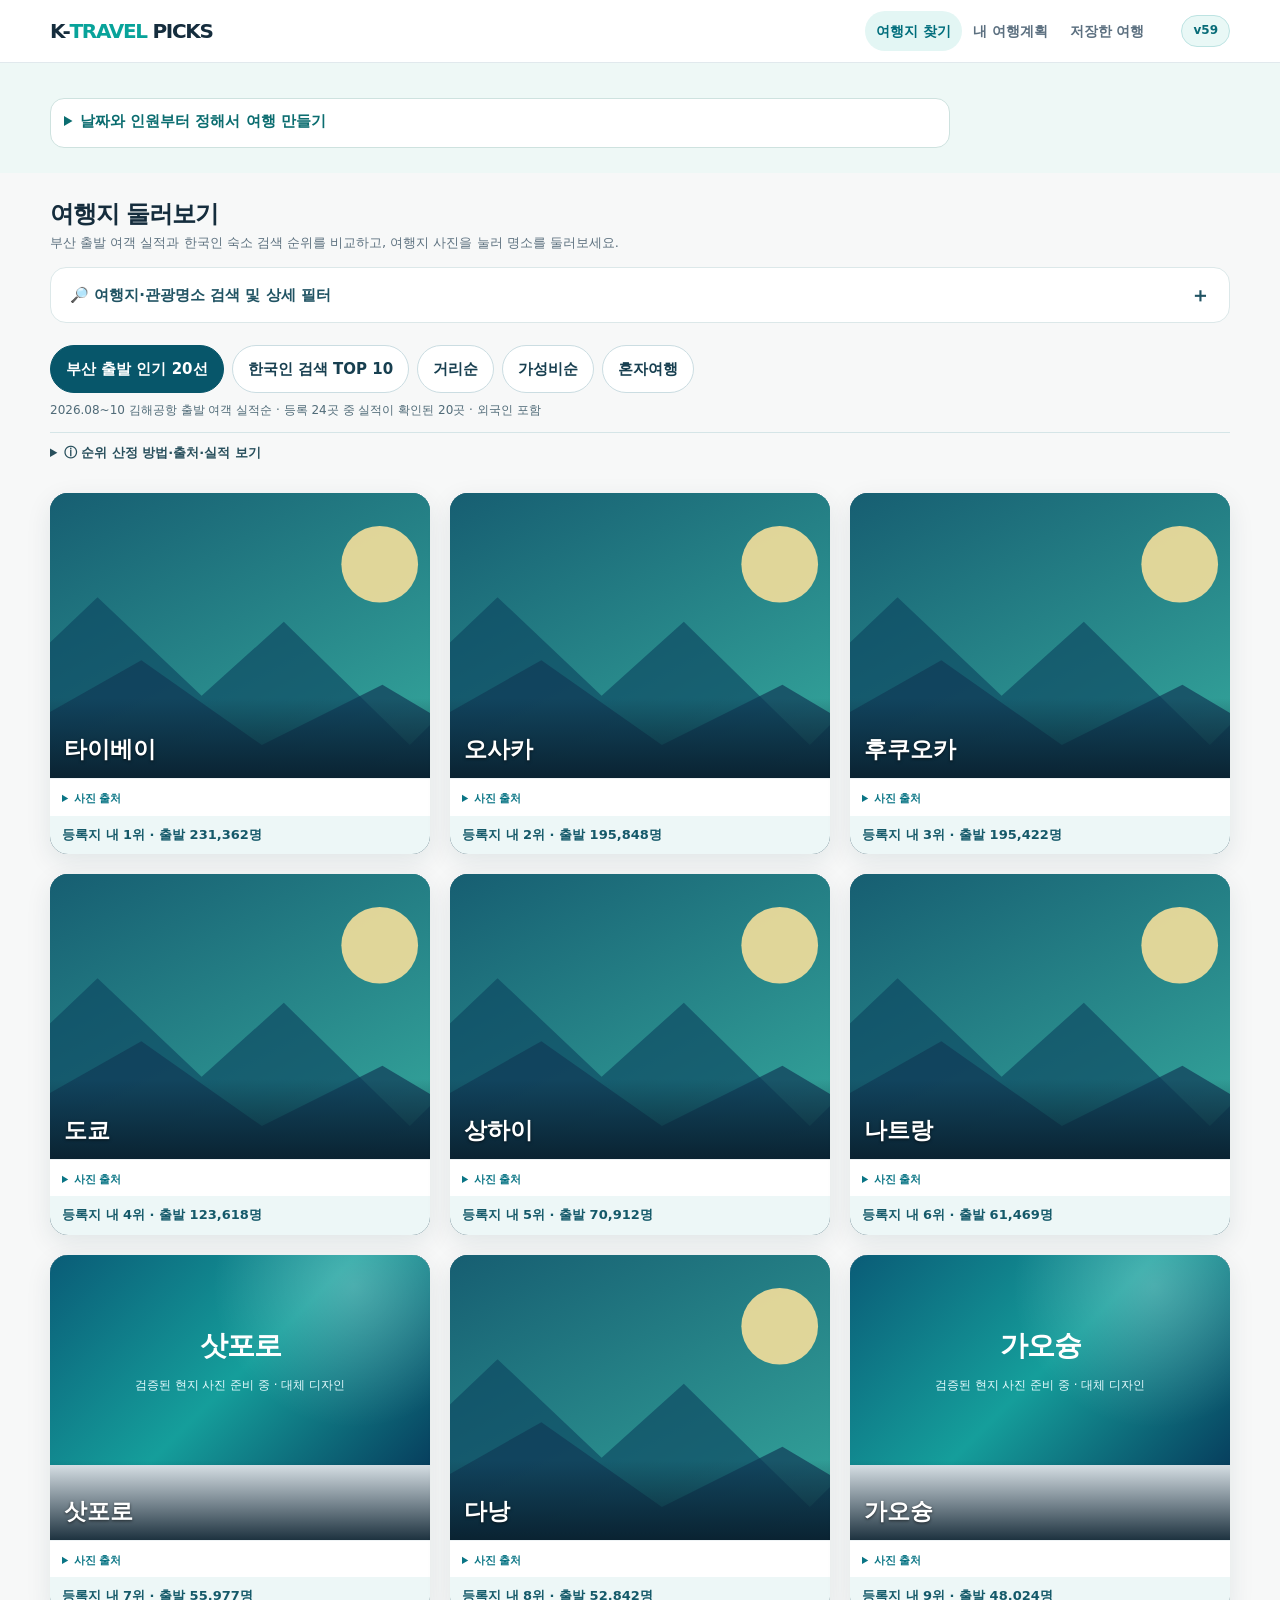
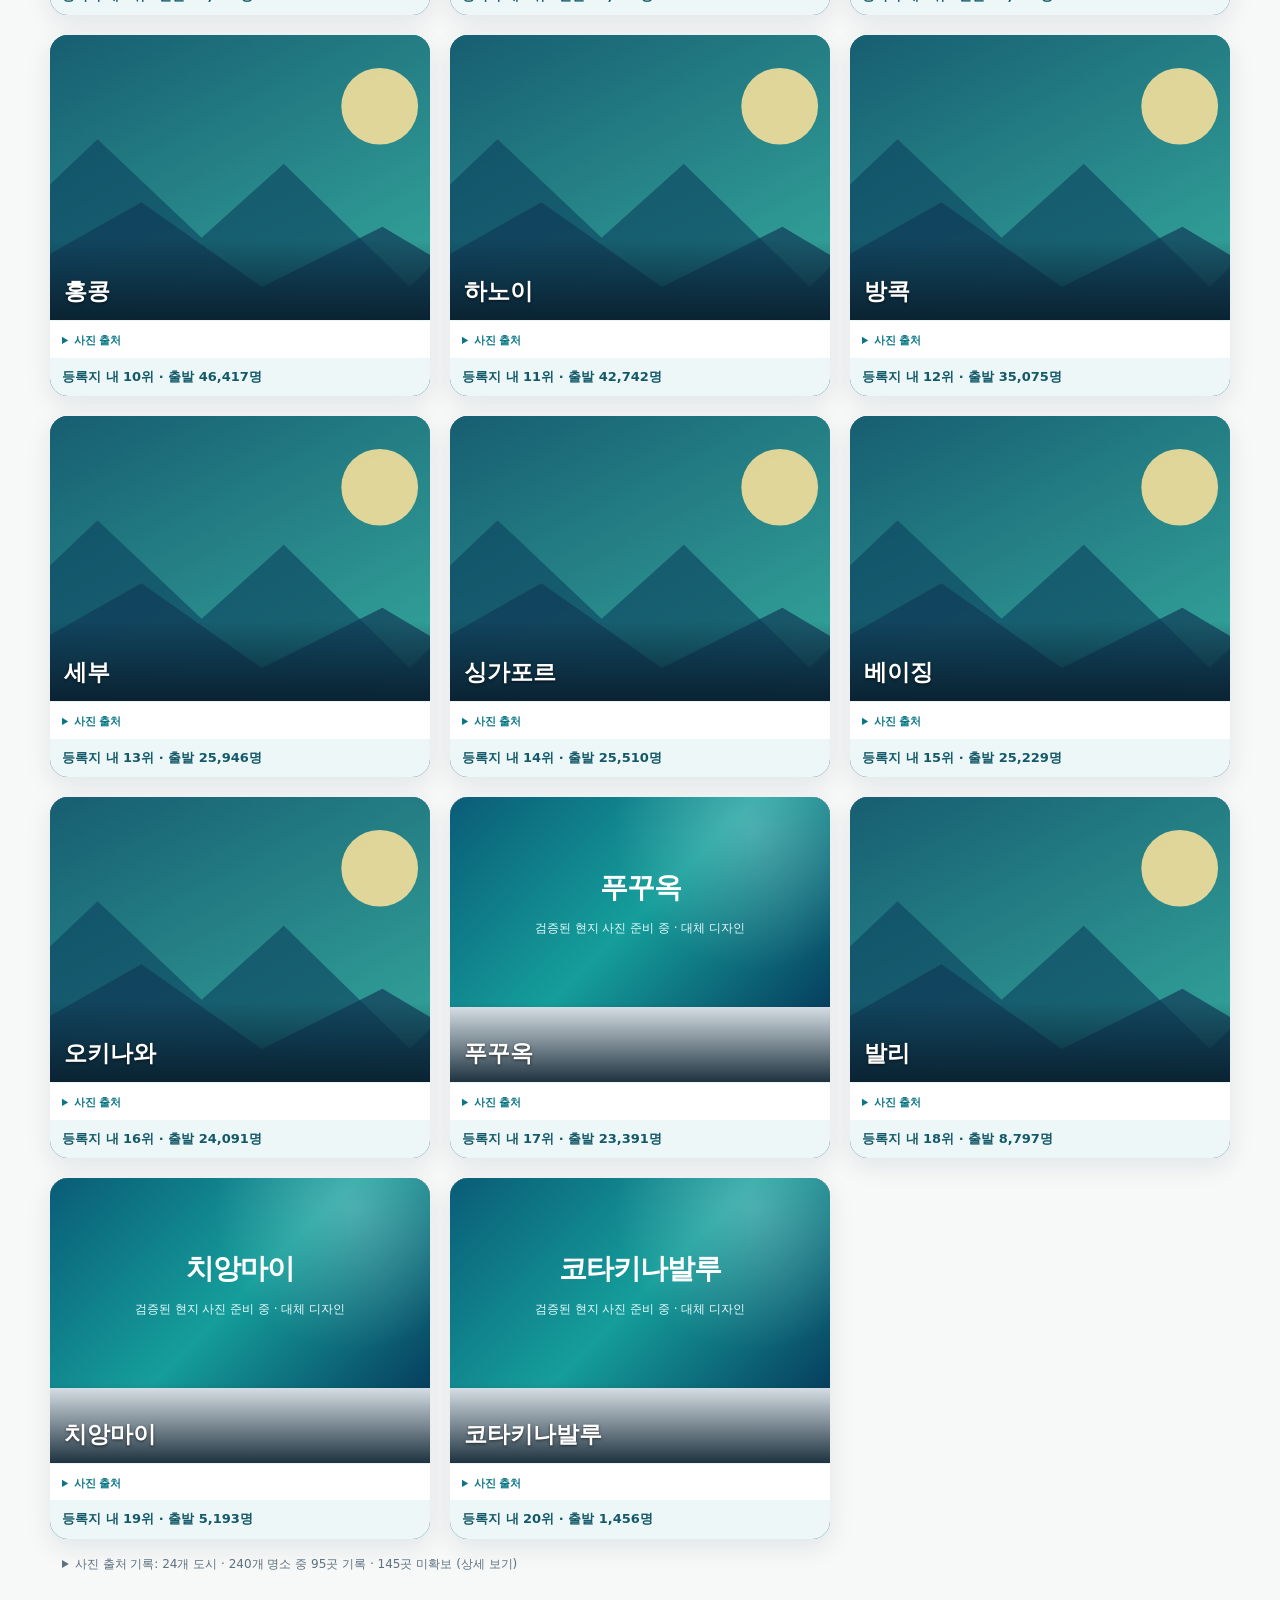
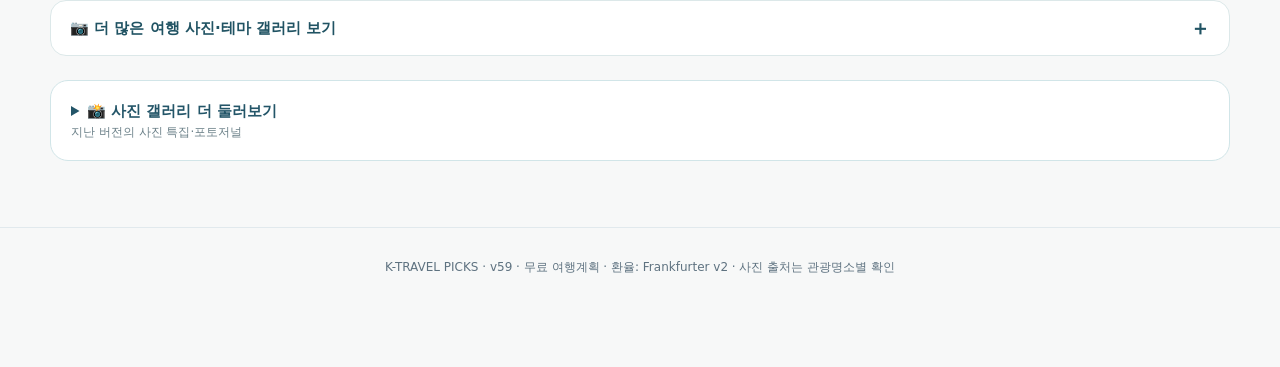
==== commit 49b1a09e: "Update index.html" ====
--- a/index.html
+++ b/index.html
@@ -2,8 +2,8 @@
 <html lang="ko">
 <head>
 <meta charset="utf-8"><meta name="viewport" content="width=device-width, initial-scale=1"><meta name="theme-color" content="#073e55">
-<meta name="description" content="K-TRAVEL PICKS v58: 24개 여행지·240개 관광명소, 사진 중심 일정 담기, 부킹닷컴 여행지·숙박 날짜·인원 연결, 여행 경비 계산·저장.">
-<title>K-TRAVEL PICKS | 사진으로 고르는 자유여행 v58</title>
+<meta name="description" content="K-TRAVEL PICKS v59: 24개 여행지·240개 관광명소, 사진 중심 일정 담기, 부킹닷컴 여행지·숙박 날짜·인원 연결, 여행 경비 계산·저장.">
+<title>K-TRAVEL PICKS | 사진으로 고르는 자유여행 v59</title>
 <style>
 
 
@@ -758,7 +758,7 @@
  #discover #cityCards .city img{aspect-ratio:4/3}
  #discover .section{padding-top:14px}
 }
-.v58-photo-audit{display:flex;align-items:center;justify-content:space-between;gap:12px;flex-wrap:wrap;margin:16px 0;color:var(--muted);font-size:12px}.v58-photo-audit button{font-size:12px;min-height:44px}@media(max-width:640px){.v58-photo-audit button{width:100%}}
+.v59-photo-audit{display:flex;align-items:center;justify-content:space-between;gap:12px;flex-wrap:wrap;margin:16px 0;color:var(--muted);font-size:12px}.v59-photo-audit button{font-size:12px;min-height:44px}@media(max-width:640px){.v59-photo-audit button{width:100%}}
 .v59-audit{display:block!important;margin:8px auto 18px;padding:0 12px;font-size:12px}.v59-audit summary{cursor:pointer;list-style:revert;padding:8px 0;color:var(--muted)}.v59-audit-inner{padding:8px 0 14px;line-height:1.7}.v59-audit-inner button{margin-top:10px;min-height:44px}@media(max-width:640px){.v59-audit-inner{font-size:12px}}
 
 .v60-audit-table{width:100%;border-collapse:collapse;margin:10px 0;font-size:13px}.v60-audit-table th,.v60-audit-table td{padding:7px 9px;border-bottom:1px solid #d9e5e9;text-align:left}.v60-audit-table caption{text-align:left;font-weight:700;margin-bottom:8px}.v59-audit-inner{overflow-x:auto}
@@ -767,12 +767,15 @@
 .v59-sort{margin:12px auto 18px}.v59-sort-row{display:flex;gap:9px;flex-wrap:wrap}.v59-sort-row button{border:1px solid #cbdde2;background:#fff;color:#173f50;border-radius:999px;padding:11px 15px;min-height:44px;font-weight:750}.v59-sort-row button[aria-pressed="true"]{background:#07566a;border-color:#07566a;color:white}.v59-sort p{font-size:12px;color:#506b78;margin:8px 0 0}@media(max-width:600px){.v59-sort-row{display:grid;grid-template-columns:repeat(2,minmax(0,1fr));gap:8px}.v59-sort-row button{font-size:13px;padding:10px 7px}}
 </style>
 
+<style>
+.v59-ranking-source{margin-top:12px;border-top:1px solid #d5e5e7;padding-top:10px;font-size:13px;color:#284f5c}.v59-ranking-source summary{cursor:pointer;font-weight:750;min-height:32px;display:list-item}.v59-source-body{padding:4px 0;line-height:1.7}.v59-source-body a{color:#075d70;text-decoration:underline}.v59-rank-table-wrap{overflow:auto}.v59-source-body table{width:100%;border-collapse:collapse;font-size:13px;background:#fff}.v59-source-body th,.v59-source-body td{padding:8px;border-bottom:1px solid #dce8e8;text-align:left;white-space:nowrap}.v59-source-body caption{text-align:left;font-weight:750;padding:9px 0}.v59-rank-badge{background:#edf7f7;color:#145969;font-size:13px;font-weight:750;padding:10px 12px;line-height:1.4}.v59-rank-badge[hidden]{display:none}.v59-sort-row{display:flex;flex-wrap:wrap;gap:8px}.v59-sort-row button{min-height:44px}@media(max-width:600px){.v59-sort-row{display:grid;grid-template-columns:repeat(2,minmax(0,1fr))}.v59-sort-row button:first-child{grid-column:1/-1}.v59-sort-row button{min-height:46px}.v59-rank-badge{font-size:12px;padding:8px}.v59-source-body{font-size:12px}}
+</style>
 </head>
 <body>
-<header class="header"><div class="wrap head"><a href="#" class="brand" id="brand">K-<b>TRAVEL</b> PICKS</a><nav class="nav" aria-label="주 메뉴"><button data-nav="discover" class="active">여행지 찾기</button><button data-nav="planner">내 여행계획</button><button data-nav="saved">저장한 여행</button></nav><span class="version" aria-label="현재 버전">v58</span></div></header>
+<header class="header"><div class="wrap head"><a href="#" class="brand" id="brand">K-<b>TRAVEL</b> PICKS</a><nav class="nav" aria-label="주 메뉴"><button data-nav="discover" class="active">여행지 찾기</button><button data-nav="planner">내 여행계획</button><button data-nav="saved">저장한 여행</button></nav><span class="version" aria-label="현재 버전">v59</span></div></header>
 <main id="discover"><div class="hero"><div class="wrap"><div class="eyebrow">YOUR TRIP, YOUR WAY</div><h1>사진으로 먼저 떠나는 여행,<br>나만의 자유여행 완성</h1><p>실제 명소 사진으로 여행지를 발견하고, 마음에 드는 곳을 일정에 담아보세요.</p><div class="hero-photo-credit" id="heroPhotoCredit" aria-live="polite">실제 관광지 사진의 출처를 불러오는 중입니다.</div><div class="hero-photo-controls" role="group" aria-label="대표 여행지 사진 넘기기"><button type="button" id="heroPrev" aria-label="이전 대표 사진">‹</button><span id="heroPhotoCount" aria-live="polite">1 / 5</span><button type="button" id="heroNext" aria-label="다음 대표 사진">›</button><span>싱가포르 · 도쿄 · 발리 · 파리 · 세부 등 실제 촬영 사진</span></div><div class="quick"><label class="field">여행지<select id="quickCity"></select></label><label class="field">출발일<input id="quickStart" type="date"></label><label class="field">귀국일<input id="quickEnd" type="date"></label><label class="field">인원<input id="quickPeople" type="number" min="1" max="30" value="2"></label><button class="btn" id="quickGo">여행계획 만들기 →</button></div><div class="v39-hero-auto"><span>여행지와 날짜만 선택하면 일차별 코스를 바로 불러옵니다.</span><button type="button" class="btn" id="v39QuickAuto">✨ 추천 여행일정 자동 불러오기</button></div></div></div><section class="wrap section"><div class="section-head"><div><h2>인기 여행지 둘러보기</h2><div class="muted">24개 여행지 · 240개 관광명소. 사진이 없는 명소는 대체 이미지를 표시합니다.</div></div></div><details class="v53-extras v53-search"><summary>🔎 여행지·관광명소 검색 및 상세 필터</summary>
 <div class="discover-tools"><label class="field">여행지·테마 검색<input id="citySearch" type="search" placeholder="예: 오사카, 해변, 미식" autocomplete="off"></label><label class="field">국가별 보기<select id="countryFilter"><option value="">전체 국가</option></select></label><span id="cityCount" class="muted small" role="status" aria-live="polite"></span></div><section class="global-spot-search" aria-label="240개 관광지 통합 빠른 검색"><label class="field"><strong>🔎 240개 명소 한 번에 찾기</strong><input type="search" id="globalSpotSearch" placeholder="예: 야경, 에펠탑, 참탑, 바다, 사원" autocomplete="off" aria-controls="globalSpotResults"></label><div id="globalSpotResults" class="global-spot-results hidden" role="region" aria-live="polite" aria-label="관광지 검색 결과"></div><p class="hint">명소를 누르면 해당 도시의 사진 갤러리·방문 팁·일정 추가 화면으로 이동합니다.</p></section><p class="v39-ranking-note">🇰🇷 한국인 해외여행 선호 국가를 참고한 국가별 여행지 정렬입니다. 일본·베트남·중국·태국 등 주요 방문국 우선. 정확한 국가별 순위는 집계 기준에 따라 달라집니다. 기존 12곳 사진은 이전 버전의 출처 기록을 사용하며, 새로 추가한 12곳은 라이선스 검증 전까지 실제 사진 대신 대체 디자인을 표시합니다.</p></details>
-<section class="v59-sort" aria-label="여행지 정렬 및 조건"><div class="v59-sort-row"><button type="button" data-v59-sort="popular" aria-pressed="true">인기 여행지 20선</button><button type="button" data-v59-sort="distance" aria-pressed="false">거리순</button><button type="button" data-v59-sort="value" aria-pressed="false">가성비순</button><button type="button" data-v59-sort="solo" aria-pressed="false">혼자여행</button></div><p id="v59SortNote" role="status">인기 통계의 도시별 순위가 검증되지 않아 기존 추천 배열에서 20곳만 표시합니다. 공식 인기 순위가 아닙니다.</p></section>
+<section class="v59-sort" aria-label="여행지 정렬 및 조건"><div class="v59-sort-row"><button type="button" data-v59-sort="popular" aria-pressed="true">부산 출발 인기 20선</button><button type="button" data-v59-sort="korean" aria-pressed="false">한국인 검색 TOP 10</button><button type="button" data-v59-sort="distance" aria-pressed="false">거리순</button><button type="button" data-v59-sort="value" aria-pressed="false">가성비순</button><button type="button" data-v59-sort="solo" aria-pressed="false">혼자여행</button></div><p id="v59SortNote" role="status">2026.08~10 김해공항 출발 여객 실적 기준 · 등록 여행지 내 순위</p></section>
 <div id="cityCards" class="cards"></div>
 
 <details class="v53-extras"><summary>📷 더 많은 여행 사진·테마 갤러리 보기</summary>
@@ -840,7 +843,7 @@
 </section><div id="cityEmpty" class="empty hidden">검색 결과가 없습니다. 검색어 또는 국가 필터를 변경해 보세요.</div><p class="footer-note">도시 대표 사진은 출처 기록이 있는 관광지 사진을 우선 사용합니다. v44에서는 신규 4개 명소 사진의 원본 설명과 저작권을 확인했습니다. 기존 사진 출처 기록은 계승했으며 전수 재검증하지 않았습니다. 외부 사진 연결 상태는 실제 접속 시 달라질 수 있으며, 과거 사진은 현재 모습과 다를 수 있습니다. 원본 출처·라이선스를 확인하세요.</p></section></main>
 <main id="planner" class="hidden"><section class="wrap section"><div class="section-head"><div><h2>내 여행계획</h2><div class="muted">① 기본정보 → ② 관광지·일정 → ③ 경비 → ④ 저장</div></div><button class="btn alt" data-nav="discover">여행지 다시 선택</button></div><div class="layout"><div>
 <nav class="plan-shortcuts" aria-label="여행계획 바로가기"><a href="#tourGuide">📍 관광지</a><a href="#tripSchedule">🗓 일정</a><a href="#tripBudget">💳 경비</a><a href="#entryGuide">🛂 입국</a><a href="#tripChecklist">✓ 준비</a></nav>
-<section class="panel"><div class="row"><h2 id="planTitle">여행 기본정보</h2><button id="saveTop" class="btn alt">현재 여행 브라우저에 저장</button></div><div id="v43SaveStatus" class="v43-save-state" role="status" aria-live="polite">저장 상태 확인 중</div><div class="grid2"><label class="field">여행계획 이름<input id="tripName" maxlength="120"></label><label class="field">여행지<select id="city"></select></label><label class="field">출발공항<select id="origin"><option value="PUS">김해(PUS)</option><option value="ICN">인천(ICN)</option><option value="TAE">대구(TAE)</option><option value="CJJ">청주(CJJ)</option><option value="CJU">제주(CJU)</option></select></label><label class="field">인원<input id="people" type="number" min="1" max="30" value="2"></label><label class="field">출발일<input id="start" type="date"></label><label class="field">귀국일<input id="end" type="date"></label><label class="field">객실 수<input id="rooms" type="number" min="1" max="20" value="1"></label><label class="field">전체 여행 예산 (원)<input id="budget" type="number" min="0" step="10000" placeholder="선택 입력"></label></div><div class="actions" style="margin-top:14px"><button id="makeDays" class="btn">날짜별 일정표 만들기</button><a id="flightLink" class="btn alt" href="https://flight.naver.com/" target="_blank" rel="noopener noreferrer">네이버 항공권 검색 ↗</a><a id="hotelLink" class="btn alt" href="https://www.booking.com/" target="_blank" rel="noopener noreferrer">부킹닷컴 호텔 검색 ↗</a></div><div class="v39-action"><h3>🗓 여행지와 날짜만 고르면 일정 완성</h3><p>추천 명소를 일차별로 배치합니다. 이미 작성한 일정은 확인 없이 덮어쓰지 않습니다.</p><button type="button" id="v39PlannerAuto" class="btn">✨ 추천 여행일정 자동 불러오기</button></div><p class="hint">항공권 링크는 선택한 날짜·인원·출발공항을 전달합니다. 항공료는 검색 후 아래에 실제 금액을 입력하세요.</p></section>
+<section class="panel"><div class="row"><h2 id="planTitle">여행 기본정보</h2><button id="saveTop" class="btn alt">현재 여행 브라우저에 저장</button></div><div id="v43SaveStatus" class="v43-save-state" role="status" aria-live="polite">저장 상태 확인 중</div><div class="grid2"><label class="field">여행계획 이름<input id="tripName" maxlength="120"></label><label class="field">여행지<select id="city"></select></label><label class="field">출발공항<select id="origin"><option value="PUS" selected>부산 · 김해(PUS)</option><option value="ICN">인천(ICN)</option><option value="TAE">대구(TAE)</option><option value="CJJ">청주(CJJ)</option><option value="CJU">제주(CJU)</option></select></label><label class="field">인원<input id="people" type="number" min="1" max="30" value="2"></label><label class="field">출발일<input id="start" type="date"></label><label class="field">귀국일<input id="end" type="date"></label><label class="field">객실 수<input id="rooms" type="number" min="1" max="20" value="1"></label><label class="field">전체 여행 예산 (원)<input id="budget" type="number" min="0" step="10000" placeholder="선택 입력"></label></div><div class="actions" style="margin-top:14px"><button id="makeDays" class="btn">날짜별 일정표 만들기</button><a id="flightLink" class="btn alt" href="https://flight.naver.com/" target="_blank" rel="noopener noreferrer">네이버 항공권 검색 ↗</a><a id="hotelLink" class="btn alt" href="https://www.booking.com/" target="_blank" rel="noopener noreferrer">부킹닷컴 호텔 검색 ↗</a></div><div class="v39-action"><h3>🗓 여행지와 날짜만 고르면 일정 완성</h3><p>추천 명소를 일차별로 배치합니다. 이미 작성한 일정은 확인 없이 덮어쓰지 않습니다.</p><button type="button" id="v39PlannerAuto" class="btn">✨ 추천 여행일정 자동 불러오기</button></div><p class="hint">항공권 링크는 선택한 날짜·인원·출발공항을 전달합니다. 항공료는 검색 후 아래에 실제 금액을 입력하세요.</p></section>
 
 <section class="panel entry-guide" id="entryGuide" aria-labelledby="entryHeading">
  <div class="row entry-head"><div><span class="entry-kicker">✈️ BEFORE YOU FLY</span><h2 id="entryHeading">나라별 입국 준비 · 사전 신고</h2></div><span class="badge" id="entryCountryBadge">국가 확인</span></div>
@@ -1042,7 +1045,15 @@
  const t=totals(),groups=[['항공료',num(costs[0])*t.people],['숙박비',num(costs[1])*t.nights*t.rooms],['현지 경비',costs.slice(2).reduce((a,b)=>a+num(b),0)],['일정별 비용',t.activities]];
  $('costBreakdown').innerHTML=groups.map(([label,value])=>`<div class="breakdown-item"><div class="breakdown-label"><span>${label}</span><strong>${won(value)}</strong></div><div class="breakdown-track"><div class="breakdown-fill" style="width:${t.total?Math.min(100,value/t.total*100):0}%"></div></div></div>`).join('');
 }
-function filterCities(){let q=$('citySearch').value.trim().toLocaleLowerCase(),country=$('countryFilter').value,n=0;document.querySelectorAll('[data-city]').forEach(b=>{let c=DATA[b.dataset.city],hit=(!country||c.country===country)&&(!q||(b.dataset.city+' '+c.country+' '+c.tag+' '+c.intro).toLocaleLowerCase().includes(q));b.closest('.city').classList.toggle('hidden',!hit);if(hit)n++});$('cityCount').textContent=`${n}개 도시 표시`;$('cityEmpty').classList.toggle('hidden',n!==0)}
+function filterCities(){
+ const q=$('citySearch').value.trim().toLocaleLowerCase(),country=$('countryFilter').value;let n=0;
+ document.querySelectorAll('#cityCards .city').forEach(card=>{
+  const city=card.querySelector('[data-city]')?.dataset.city,c=DATA[city];if(!c)return;
+  const hit=card.dataset.rankVisible!=='false'&&(!country||c.country===country)&&(!q||(city+' '+c.country+' '+c.tag+' '+c.intro).toLocaleLowerCase().includes(q));
+  card.classList.toggle('hidden',!hit);card.hidden=!hit;card.style.display=hit?'':'none';if(hit)n++;
+ });
+ $('cityCount').textContent=`${n}개 도시 표시`;$('cityEmpty').classList.toggle('hidden',n!==0);
+}
 function renderCityGuide(city){let labels=['공항에서 시내','현지 이동','추천 동선','알아두면 좋은 팁'];let a=CITY_GUIDES[city]||['공항·시내 이동 수단과 운행시간을 공식 교통기관에서 확인하세요.','도심은 대중교통·도보, 외곽 명소는 투어·차량 이동을 비교하세요.','가까운 관광지 2~3곳을 하루에 묶고 먼 근교 코스는 별도 하루를 확보하세요.','입장료·운영시간·휴무일·날씨는 여행 직전에 공식 사이트에서 확인하세요.'];$('cityGuide').innerHTML=a.map((v,i)=>`<div class="guide-card"><strong>${labels[i]}</strong>${safe(v)}</div>`).join('')}
 function moveActivity(i,to){if(!Number.isInteger(to)||to<0||to>=days.length||to===active)return;const item=days[active].splice(i,1)[0];if(!item)return;days[to].push(item);active=to;renderDays();refresh();toast(`${to+1}일차로 일정을 이동했습니다`)}
 function sortActiveDay(){if(!days.length)return;days[active].sort((a,b)=>(a.time||'99:99').localeCompare(b.time||'99:99'));renderDays();toast('시간순으로 정렬했습니다')}
@@ -2500,7 +2511,7 @@
 const sub=hero.querySelector('p');if(sub)sub.textContent='여행지 선택 → 명소 사진 보기 → 일정에 담기';
 const quick=hero.querySelector('.quick');
 if(quick){const d=document.createElement('details');d.className='v46-quick';d.innerHTML='<summary>날짜와 인원부터 정해서 여행 만들기</summary>';quick.before(d);d.appendChild(quick);}
-const note=discover.querySelector('.section-head .muted');if(note)note.textContent='여행지 사진을 누르면 관광명소를 볼 수 있어요. 순서는 추천 편집순이며 공식 방문객 순위가 아닙니다.';
+const note=discover.querySelector('.section-head .muted');if(note)note.textContent='부산 출발 여객 실적과 한국인 숙소 검색 순위를 비교하고, 여행지 사진을 눌러 명소를 둘러보세요.';
 const heading=discover.querySelector('.section-head h2');if(heading)heading.textContent='여행지 둘러보기';
 const tools=discover.querySelector('.discover-tools');if(tools){const wrap=document.createElement('details');wrap.className='v46-search';wrap.innerHTML='<summary>여행지 이름으로 검색하기</summary>';tools.before(wrap);wrap.appendChild(tools);}
 const rank=discover.querySelector('.v39-ranking-note');if(rank)rank.textContent='일본 여행지를 먼저 소개하고, 나머지는 편집 추천순으로 표시합니다. 국가·도시별 공식 순위가 아닙니다.';
@@ -2691,7 +2702,7 @@
  const dayHtml=days.map((arr,i)=>`<section class="print-day"><h2>${i+1}일차 · ${safe(dateLabel(i))}</h2>${arr.length?`<table><thead><tr><th>시간</th><th>장소</th><th>메모</th>${includeBudget?'<th>예상 비용 (KRW)</th>':''}</tr></thead><tbody>${arr.slice().sort((a,b)=>(a.time||'99:99').localeCompare(b.time||'99:99')).map(x=>`<tr><td>${safe(x.time||'-')}</td><td>${safe(x.place)}</td><td>${safe(x.memo||'')}</td>${includeBudget?`<td>${won(x.cost)}</td>`:''}</tr>`).join('')}</tbody></table>`:'<p class="print-muted">일정 미정</p>'}</section>`).join('');
  const check=TASKS.map((x,i)=>`${checks[i]?'☑':'□'} ${safe(x)}`).join('　');
  const budgetHtml=includeBudget?`<section class="v50-print-budget"><h2>여행 경비 상세</h2><p class="print-muted">환율: ${safe(fxLine)}${v48FxCheckedAt?' · 조회/입력 '+safe(new Date(v48FxCheckedAt).toLocaleString('ko-KR')):''}</p><table><thead><tr><th>항목</th><th>원래 입력 금액 (전체 적용)</th><th>원화 환산</th></tr></thead><tbody>${rows}<tr><td>일정별 추가 비용</td><td>${won(t.activities)}</td><td>${won(t.activities)}</td></tr><tr><th>총 여행경비</th><th colspan="2">${pending?'환율 미확인 · 총액 산출 보류':won(t.total)}</th></tr><tr><th>1인당 예상 경비</th><th colspan="2">${pending?'환율 미확인 · 총액 산출 보류':won(t.total/t.people)}</th></tr></tbody></table><p class="print-muted">항공료는 1인 금액×인원, 숙박비는 1박 금액×박수×객실 수로 계산. 원화 항목은 다시 환산하지 않습니다. 실제 카드/현찰 환율과 수수료는 다를 수 있습니다.</p></section>`:'';
- $('printSheet').innerHTML=`<h1>K-TRAVEL PICKS | ${safe(title)}</h1><p class="print-muted">${safe($('city').value)} · ${safe($('start').value)} ~ ${safe($('end').value)} · ${t.people}명 · ${t.nights}박 · ${t.rooms}객실</p><h2>일자별 여행 일정</h2>${dayHtml}${budgetHtml}<p class="print-footer">K-TRAVEL PICKS v58 · 생성 ${new Date().toLocaleString('ko-KR')} · 브라우저 인쇄에서 PDF 저장 가능</p>`;
+ $('printSheet').innerHTML=`<h1>K-TRAVEL PICKS | ${safe(title)}</h1><p class="print-muted">${safe($('city').value)} · ${safe($('start').value)} ~ ${safe($('end').value)} · ${t.people}명 · ${t.nights}박 · ${t.rooms}객실</p><h2>일자별 여행 일정</h2>${dayHtml}${budgetHtml}<p class="print-footer">K-TRAVEL PICKS v59 · 생성 ${new Date().toLocaleString('ko-KR')} · 브라우저 인쇄에서 PDF 저장 가능</p>`;
  window.print();
 }
 function v48FxInit(){
@@ -2704,7 +2715,7 @@
  document.querySelectorAll('[data-city]').forEach(el=>el.addEventListener('click',()=>setTimeout(()=>{v48RenderCosts();v48FxOnCity()},0)));
  $('printTrip').onclick=v48PrintItinerary;
  v48RenderCosts();v48FxOnCity();
- const foot=document.querySelector('footer .wrap');if(foot)foot.textContent='K-TRAVEL PICKS · v58 · 무료 여행계획 · 환율: Frankfurter v2 · 사진 출처는 관광명소별 확인';
+ const foot=document.querySelector('footer .wrap');if(foot)foot.textContent='K-TRAVEL PICKS · v59 · 무료 여행계획 · 환율: Frankfurter v2 · 사진 출처는 관광명소별 확인';
 }
 v48FxInit();
 
@@ -2742,8 +2753,8 @@
   return {city,name,count:unique.length,reason:unique.length?'':'사용 가능 조건이 기록된 사진 메타데이터 없음'};
  }));
  const missing=records.filter(r=>r.count===0),cities=Object.keys(DATA).length;
- const bar=document.createElement('details');bar.className='v58-photo-audit v59-audit';
- bar.innerHTML='<summary id="v59AuditSummary"></summary><div class="v59-audit-inner"><p>소스의 라이선스 형식과 출처 기록만 검사했습니다. 원본 권리, 장소 일치, 사진 URL 실제 접근 여부는 이번 검사에서 검증하지 않았습니다.</p><div id="v59CityAudit"></div><button type="button" id="v58AuditExport" class="btn outline">사진 누락 명소만 CSV 저장</button><button type="button" id="v60PhotoReviewQueue" class="btn outline">사진 권리검증 대기 목록 CSV</button><button type="button" id="v59PhotoProvenance" class="btn outline">사진 출처 기록 전체 CSV</button></div>';
+ const bar=document.createElement('details');bar.className='v59-photo-audit v59-audit';
+ bar.innerHTML='<summary id="v59AuditSummary"></summary><div class="v59-audit-inner"><p>소스의 라이선스 형식과 출처 기록만 검사했습니다. 원본 권리, 장소 일치, 사진 URL 실제 접근 여부는 이번 검사에서 검증하지 않았습니다.</p><div id="v59CityAudit"></div><button type="button" id="v59AuditExport" class="btn outline">사진 누락 명소만 CSV 저장</button><button type="button" id="v60PhotoReviewQueue" class="btn outline">사진 권리검증 대기 목록 CSV</button><button type="button" id="v59PhotoProvenance" class="btn outline">사진 출처 기록 전체 CSV</button></div>';
  host.insertAdjacentElement('afterend',bar);
  document.getElementById('v59AuditSummary').textContent=`사진 출처 기록: ${cities}개 도시 · ${records.length}개 명소 중 ${records.length-missing.length}곳 기록 · ${missing.length}곳 미확보 (상세 보기)`;
  const perCity=Object.entries(DATA).map(([city,data])=>({city,total:data.spots.length,missing:missing.filter(r=>r.city===city).length}));
@@ -2799,7 +2810,7 @@
   const url=URL.createObjectURL(new Blob(['\ufeff'+csv],{type:'text/csv;charset=utf-8'}));
   const a=document.createElement('a');a.href=url;a.download='K_TRAVEL_photo_provenance_candidate.csv';document.body.appendChild(a);a.click();a.remove();setTimeout(()=>URL.revokeObjectURL(url),1000);
  };
- document.getElementById('v58AuditExport').onclick=()=>{
+ document.getElementById('v59AuditExport').onclick=()=>{
   const csv='도시,관광명소,누락사유\r\n'+missing.map(r=>[r.city,r.name,r.reason].map(v=>'"'+String(v).replace(/"/g,'""')+'"').join(',')).join('\r\n');
   const url=URL.createObjectURL(new Blob(['\ufeff'+csv],{type:'text/csv;charset=utf-8'}));
   const a=document.createElement('a');a.href=url;a.download='K_TRAVEL_missing_photos_v59.csv';document.body.appendChild(a);a.click();a.remove();setTimeout(()=>URL.revokeObjectURL(url),1000);
@@ -2807,34 +2818,48 @@
 })();
 </script>
 <script>
-/* v59 — discovery controls. Editorial guidance, not measured popularity or real-time price rankings. */
+/* v59: sourced popularity snapshots and PUS distance sorting. */
 (function(){
+ const stats={"source": "한국공항공사 국제선 노선별 통계", "sourceUrl": "https://www.airport.co.kr/www/cms/frFlightStatsCon/internationalLineStats.do?MENU_ID=1250", "retrievedAt": "2026-11-18", "start": "2026-08", "end": "2026-10", "origin": "PUS", "metric": "출발 여객 전체(유임+무임+환승), 여객기, 정기+부정기, 국적사+외항사", "monthlyDepartureTotals": {"2026-08": 549485, "2026-09": 502159, "2026-10": 544586}, "allRouteDepartureTotal": 1596230, "airportMapping": {"오사카": ["KIX", "ITM", "UKB"], "도쿄": ["NRT", "HND"], "나트랑": ["CXR"], "다낭": ["DAD"], "타이베이": ["TPE"], "방콕": ["BKK", "DMK"], "싱가포르": ["SIN"], "세부": ["CEB"], "발리": ["DPS"], "파리": ["CDG"], "후쿠오카": ["FUK"], "홍콩": ["HKG"], "삿포로": ["CTS"], "오키나와": ["OKA"], "하노이": ["HAN"], "푸꾸옥": ["PQC"], "상하이": ["PVG", "SHA"], "베이징": ["PEK", "PKX"], "치앙마이": ["CNX"], "보라카이": ["MPH"], "뉴욕": ["JFK"], "가오슝": ["KHH"], "코타키나발루": ["BKI"], "시드니": ["SYD"]}, "cityDepartures": {"오사카": 195848, "도쿄": 123618, "나트랑": 61469, "다낭": 52842, "타이베이": 231362, "방콕": 35075, "싱가포르": 25510, "세부": 25946, "발리": 8797, "후쿠오카": 195422, "홍콩": 46417, "삿포로": 55977, "오키나와": 24091, "하노이": 42742, "푸꾸옥": 23391, "상하이": 70912, "베이징": 25229, "치앙마이": 5193, "가오슝": 48024, "코타키나발루": 1456}};
+ const agoda=['도쿄','후쿠오카','오사카','나트랑','발리','다낭','방콕','삿포로','타이베이','푸꾸옥'];
+ const agodaUrl='https://www.agoda.com/press/2025-international-travel-overview-agoda-unveils-the-ranking-of-top-overseas-destinations-among-south-korean-travelers/';
  const grid=document.getElementById('cityCards'),bar=document.querySelector('.v59-sort'),note=document.getElementById('v59SortNote');
  if(!grid||!bar)return;
- const original=Array.from(grid.querySelectorAll('.city'));
- const order=new Map(original.map((el,i)=>[el,i]));
- // Approximate great-circle flight distance from ICN, based on destination airport coordinates.
- const airportCoordinates={KIX:[34.43,135.24],NRT:[35.77,140.39],CXR:[12.23,109.2],DAD:[16.04,108.2],TPE:[25.08,121.23],BKK:[13.69,100.75],SIN:[1.36,103.99],CEB:[10.31,123.98],DPS:[-8.75,115.17],CDG:[49.01,2.55],FUK:[33.59,130.45],HKG:[22.31,113.92],CTS:[42.78,141.69],PVG:[31.14,121.8],PEK:[40.08,116.58],MNL:[14.51,121.02],KUL:[2.75,101.71],SYD:[-33.94,151.18],MEL:[-37.67,144.84],LAX:[33.94,-118.41],JFK:[40.64,-73.78],SFO:[37.62,-122.38],HND:[35.55,139.78],SGN:[10.82,106.65],HAN:[21.22,105.81],CNX:[18.77,98.96],GUM:[13.48,144.8],BKI:[5.94,116.05],PUS:[35.18,128.94]};
- function km(code){const c=airportCoordinates[code];if(!c)return Infinity;const rad=x=>x*Math.PI/180;const a=rad(37.46),b=rad(126.44),lat=rad(c[0]),lon=rad(c[1]);const h=Math.sin((lat-a)/2)**2+Math.cos(a)*Math.cos(lat)*Math.sin((lon-b)/2)**2;return Math.round(12742*Math.asin(Math.sqrt(h)));}
- // Explicitly qualitative editorial groups, not verified expenditure or safety ratings.
+ const original=Array.from(grid.querySelectorAll('.city')),order=new Map(original.map((el,i)=>[el,i]));
+ const cityOf=el=>el.querySelector('[data-city]').dataset.city;
+ const ranked=Object.entries(stats.cityDepartures).sort((a,b)=>b[1]-a[1]||a[0].localeCompare(b[0],'ko'));
+ const busanRanks=new Map(ranked.map(([city],i)=>[city,i+1]));
+ const airportCoordinates={KIX:[34.43,135.24],NRT:[35.77,140.39],CXR:[12.23,109.2],DAD:[16.04,108.2],TPE:[25.08,121.23],BKK:[13.69,100.75],SIN:[1.36,103.99],CEB:[10.31,123.98],DPS:[-8.75,115.17],CDG:[49.01,2.55],FUK:[33.59,130.45],HKG:[22.31,113.92],CTS:[42.78,141.69],PVG:[31.14,121.8],PEK:[40.08,116.58],MNL:[14.51,121.02],KUL:[2.75,101.71],SYD:[-33.94,151.18],MEL:[-37.67,144.84],LAX:[33.94,-118.41],JFK:[40.64,-73.78],SFO:[37.62,-122.38],HND:[35.55,139.78],SGN:[10.82,106.65],HAN:[21.22,105.81],CNX:[18.77,98.96],GUM:[13.48,144.8],BKI:[5.94,116.05],PUS:[35.18,128.94],PQC:[10.17,103.99],OKA:[26.2,127.65],KHH:[22.58,120.35],MPH:[11.92,121.95]};
+ function km(code){const c=airportCoordinates[code];if(!c)return Infinity;const rad=x=>x*Math.PI/180;const a=rad(airportCoordinates.PUS[0]),b=rad(airportCoordinates.PUS[1]),lat=rad(c[0]),lon=rad(c[1]);const h=Math.sin((lat-a)/2)**2+Math.cos(a)*Math.cos(lat)*Math.sin((lon-b)/2)**2;return Math.round(12742*Math.asin(Math.sqrt(Math.min(1,h))));}
  const budgetCountries=['베트남','태국','필리핀','말레이시아','인도네시아','대만'];
  const soloCountries=['일본','대만','싱가포르','홍콩','프랑스','호주'];
+ const detail=document.createElement('details');detail.className='v59-ranking-source';
+ detail.innerHTML=`<summary>ⓘ 순위 산정 방법·출처·실적 보기</summary><div class="v59-source-body"><p><strong>부산 출발 인기순</strong> · 2026년 8~10월 김해공항 국제선 출발 여객 수를 항공사별로 합산했습니다. 여객기·정기/부정기·국적사/외항사 전체, 유임·무임·환승 여객 포함입니다.</p><p>비교 범위는 이 웹에 등록된 24개 여행지입니다. 실적이 확인된 20곳만 순위를 매겼습니다. 외국인·출장 등도 포함하므로 한국인 관광객 수나 전국 방문객 순위와 다릅니다. 공항을 이용한 뒤 이동한 최종 여행지는 파악하지 않습니다.</p><p>복수 공항은 같은 여행지로 합산합니다. 보라카이는 칼리보·카티클란 등 인근 공항의 여객 목적지를 확정할 수 없어 합산하지 않습니다. 파리·보라카이·뉴욕·시드니는 이번 부산 순위에서 제외되며, 거리순 등에서는 계속 볼 수 있습니다.</p><p>자료 확인: ${stats.retrievedAt} · 월별 출발 여객 전체: 8월 ${stats.monthlyDepartureTotals['2026-08'].toLocaleString('ko-KR')}명 / 9월 ${stats.monthlyDepartureTotals['2026-09'].toLocaleString('ko-KR')}명 / 10월 ${stats.monthlyDepartureTotals['2026-10'].toLocaleString('ko-KR')}명. 아래 등록 여행지 외 노선도 포함한 합계입니다.</p><p><a href="${stats.sourceUrl}" target="_blank" rel="noopener noreferrer">한국공항공사 원문 통계 ↗</a> · 조회: 2026.08~2026.10 / 노선 김해(PUS) / 여객기 / 나머지 전체. 이 페이지는 확인일 기준 자료이며 실시간 자동 갱신은 아닙니다.</p><div class="v59-rank-table-wrap"><table><caption>등록 여행지 내 부산 출발 순위 · 2026.08~10</caption><thead><tr><th>순위</th><th>여행지</th><th>집계 공항</th><th>출발 여객</th></tr></thead><tbody>${ranked.map(([city,n],i)=>`<tr><td>${i+1}</td><td>${city}</td><td>${stats.airportMapping[city].filter(code=>({"KHH": 48024, "RMQ": 22334, "TPE": 231362, "HKG": 46417, "DPS": 8797, "CTS": 55977, "FSZ": 6576, "FUK": 195422, "HIJ": 0, "IBR": 539, "KIX": 195848, "KMJ": 13462, "KOJ": 619, "MYJ": 15641, "NGO": 27547, "NRT": 123618, "OKA": 24091, "SHI": 3097, "TAK": 6631, "TOY": 886, "MFM": 6278, "BKI": 1456, "CEB": 25946, "CRK": 7485, "MNL": 13381, "TAG": 11047, "SIN": 25510, "BKK": 35075, "CNX": 5193, "CXR": 61469, "DAD": 52842, "HAN": 42742, "PQC": 23391, "SGN": 35706, "CAN": 2394, "DYG": 18635, "HET": 1524, "HGH": 5952, "KWL": 3278, "NKG": 7847, "PEK": 25229, "PVG": 70912, "SHE": 3441, "SJW": 4264, "TAO": 29214, "TFU": 2776, "TXN": 366, "XIY": 4398, "XMN": 177, "YNJ": 17693, "UBN": 9647, "ALA": 3324, "GUM": 10750})[code]>0).join(' · ')}</td><td>${n.toLocaleString('ko-KR')}명</td></tr>`).join('')}</tbody></table></div><p><strong>한국인 검색 TOP 10</strong> · 아고다의 2025년 한국인 해외 숙소 검색 순위입니다. 발표일 2026.01.07. 실제 예약·방문객 순위, 부산 출발 순위와 다릅니다. 원문에 공개된 10위까지만 사용합니다. <a href="${agodaUrl}" target="_blank" rel="noopener noreferrer">아고다 공식 발표 ↗</a></p><p><strong>거리순</strong> · 부산 김해(PUS)에서 주요 도착 공항까지의 좌표 기반 직선거리입니다. 직항 운항 여부·실제 비행시간과 다릅니다. <strong>가성비순·혼자여행</strong> · 기존 편집 추천 기준으로, 측정된 가격·안전 순위가 아닙니다.</p></div>`;
+ bar.appendChild(detail);
+ original.forEach(el=>{const badge=document.createElement('div');badge.className='v59-rank-badge';el.appendChild(badge);});
  let mode='popular';
  function apply(){
   const cards=original.slice();
-  if(mode==='distance')cards.sort((a,b)=>km(DATA[a.querySelector('[data-city]').dataset.city]?.airport)-km(DATA[b.querySelector('[data-city]').dataset.city]?.airport)||order.get(a)-order.get(b));
-  if(mode==='value')cards.sort((a,b)=>Number(!budgetCountries.includes(DATA[a.querySelector('[data-city]').dataset.city]?.country))-Number(!budgetCountries.includes(DATA[b.querySelector('[data-city]').dataset.city]?.country))||order.get(a)-order.get(b));
-  if(mode==='solo')cards.sort((a,b)=>Number(!soloCountries.includes(DATA[a.querySelector('[data-city]').dataset.city]?.country))-Number(!soloCountries.includes(DATA[b.querySelector('[data-city]').dataset.city]?.country))||order.get(a)-order.get(b));
+  if(mode==='popular')cards.sort((a,b)=>(busanRanks.get(cityOf(a))||Infinity)-(busanRanks.get(cityOf(b))||Infinity)||order.get(a)-order.get(b));
+  if(mode==='korean')cards.sort((a,b)=>(agoda.includes(cityOf(a))?agoda.indexOf(cityOf(a)):Infinity)-(agoda.includes(cityOf(b))?agoda.indexOf(cityOf(b)):Infinity)||order.get(a)-order.get(b));
+  if(mode==='distance')cards.sort((a,b)=>km(DATA[cityOf(a)].airport)-km(DATA[cityOf(b)].airport)||order.get(a)-order.get(b));
+  if(mode==='value')cards.sort((a,b)=>Number(!budgetCountries.includes(DATA[cityOf(a)].country))-Number(!budgetCountries.includes(DATA[cityOf(b)].country))||order.get(a)-order.get(b));
+  if(mode==='solo')cards.sort((a,b)=>Number(!soloCountries.includes(DATA[cityOf(a)].country))-Number(!soloCountries.includes(DATA[cityOf(b)].country))||order.get(a)-order.get(b));
   cards.forEach(el=>grid.appendChild(el));
-  original.forEach(el=>{el.hidden=false;el.style.display='';});
-  if(mode==='popular')cards.slice(20).forEach(el=>{el.hidden=true;el.style.display='none';});
-  const messages={popular:'기존 추천 순서의 20곳을 표시합니다. 한국인 방문객 공식 도시별 순위가 검증되지 않아 실제 TOP 20 순위라고 단정하지 않습니다.',distance:'인천공항(ICN)에서 주요 도착 공항까지의 대략적인 직선거리순입니다. 실제 항공거리·비행시간과 다릅니다. 공항 좌표가 없는 도시는 뒤에 표시됩니다.',value:'동남아·대만 등 일반적인 현지 체류비 경향을 참고한 편집상 추천순입니다. 실시간 항공료·숙박료를 반영한 객관적 가성비 순위가 아닙니다.',solo:'교통·관광 접근성이 비교적 편리한 국가를 앞에 둔 편집상 추천순입니다. 개인별 안전·여행 적합성 보장은 아닙니다.'};
-  note.textContent=messages[mode];
-  if(typeof filterCities==='function')filterCities();
+  original.forEach(el=>{
+   const city=cityOf(el),badge=el.querySelector('.v59-rank-badge');
+   el.dataset.rankVisible=String(mode==='popular'?busanRanks.has(city):mode==='korean'?agoda.includes(city):true);
+   badge.hidden=false;
+   if(mode==='popular')badge.textContent=busanRanks.has(city)?`등록지 내 ${busanRanks.get(city)}위 · 출발 ${stats.cityDepartures[city].toLocaleString('ko-KR')}명`:'';
+   else if(mode==='korean')badge.textContent=agoda.includes(city)?`한국인 숙소 검색 ${agoda.indexOf(city)+1}위 · 2025`:'';
+   else if(mode==='distance')badge.textContent=Number.isFinite(km(DATA[city].airport))?`부산 김해에서 약 ${km(DATA[city].airport).toLocaleString('ko-KR')}km · 직선거리`:'거리 미확인';
+   else {badge.textContent='';badge.hidden=true;}
+  });
+  const messages={popular:'2026.08~10 김해공항 출발 여객 실적순 · 등록 24곳 중 실적이 확인된 20곳 · 외국인 포함',korean:'아고다 2025년 한국인 해외 숙소 검색 TOP 10 · 발표 2026.01.07 · 검색 기준',distance:'부산 김해공항(PUS) → 주요 도착 공항 직선거리순 · 등록 여행지 24곳 · 실제 비행거리·시간과 다름',value:'현지 체류비 경향을 참고한 편집 추천순 · 실시간 항공료·숙박료를 반영한 순위는 아닙니다.',solo:'교통·관광 접근성을 참고한 기존 편집 추천순 · 측정된 안전 순위는 아닙니다.'};
+  note.textContent=messages[mode];filterCities();
  }
- bar.addEventListener('click',e=>{const btn=e.target.closest('[data-v59-sort]');if(!btn)return;mode=btn.dataset.v59Sort;bar.querySelectorAll('button').forEach(b=>b.setAttribute('aria-pressed',String(b===btn)));apply();});
- // Run after the existing init has created cards.
- if(original.length===24)apply();else window.addEventListener('load',()=>{if(grid.children.length===24)location.hash=location.hash;},{once:true});
+ bar.addEventListener('click',e=>{const btn=e.target.closest('[data-v59-sort]');if(!btn)return;mode=btn.dataset.v59Sort;bar.querySelectorAll('[data-v59-sort]').forEach(b=>b.setAttribute('aria-pressed',String(b===btn)));apply();});
+ apply();
 })();
 </script>
 </body></html>
